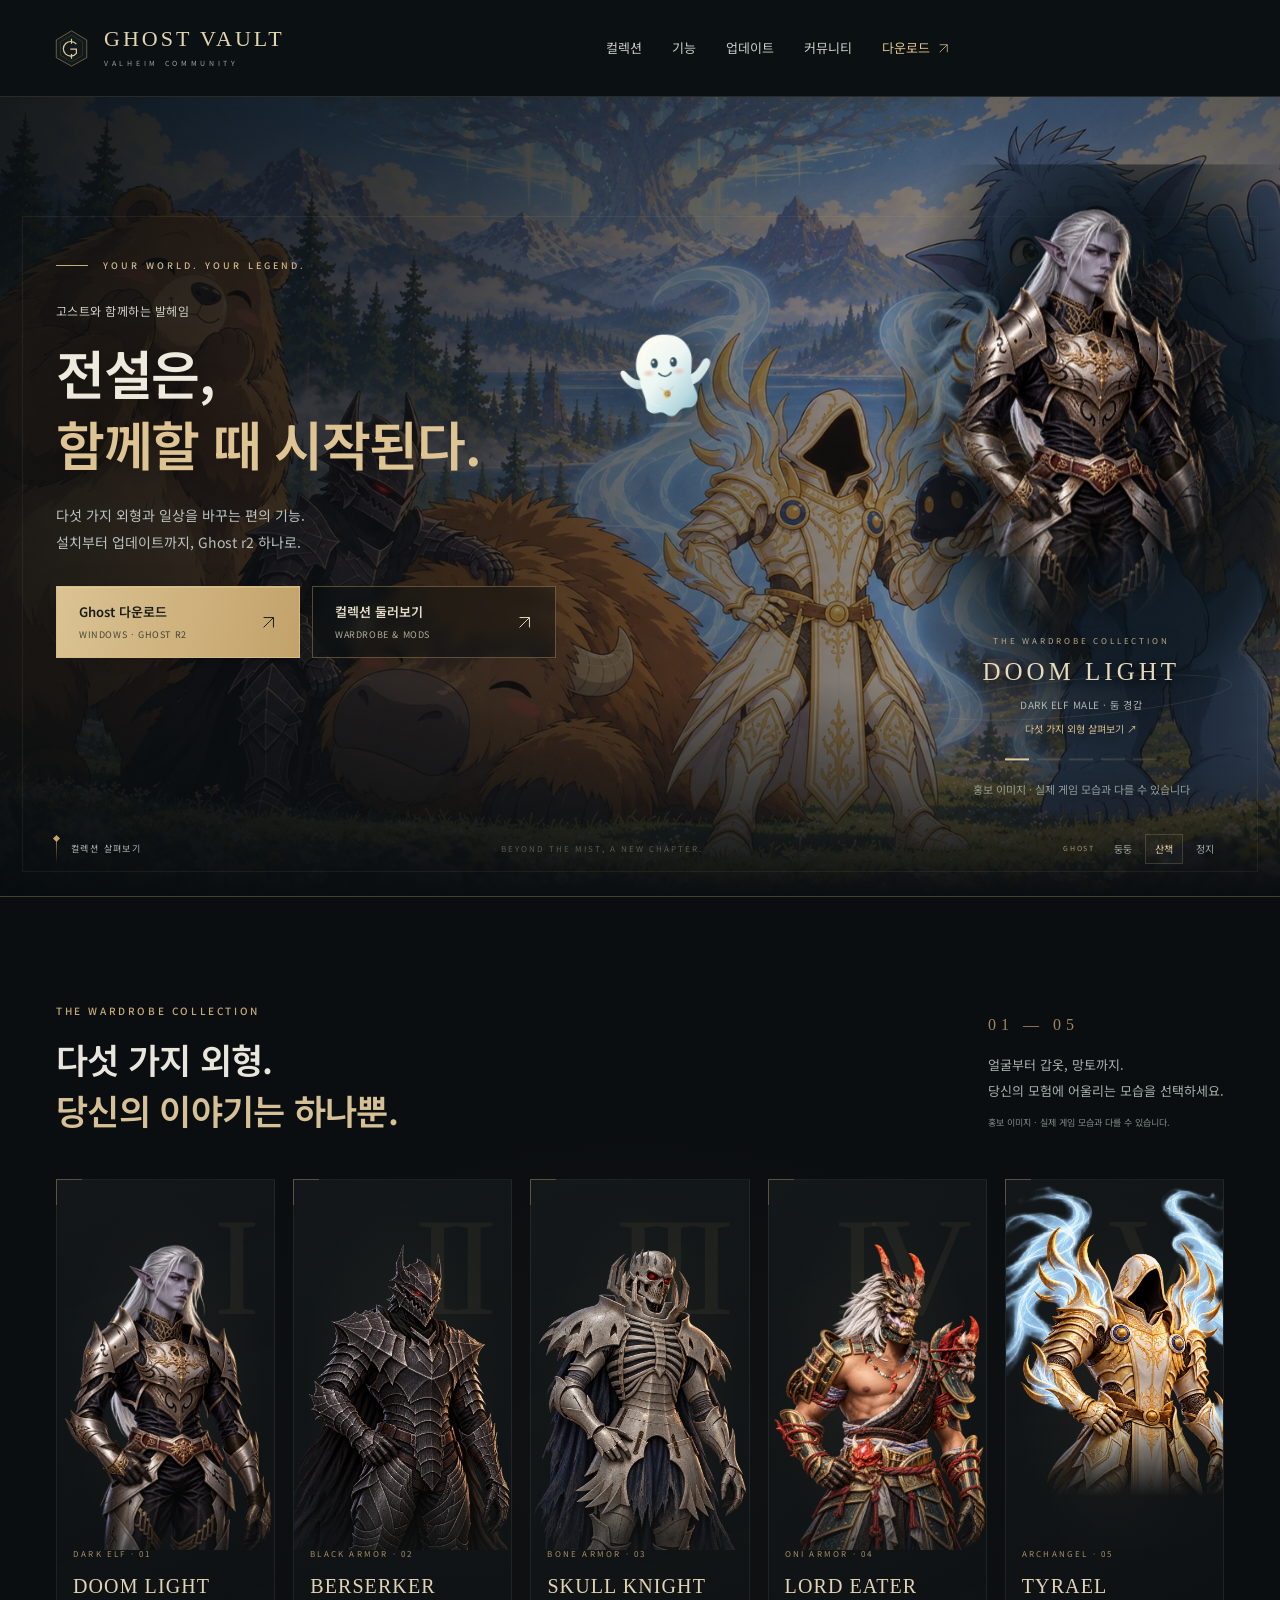
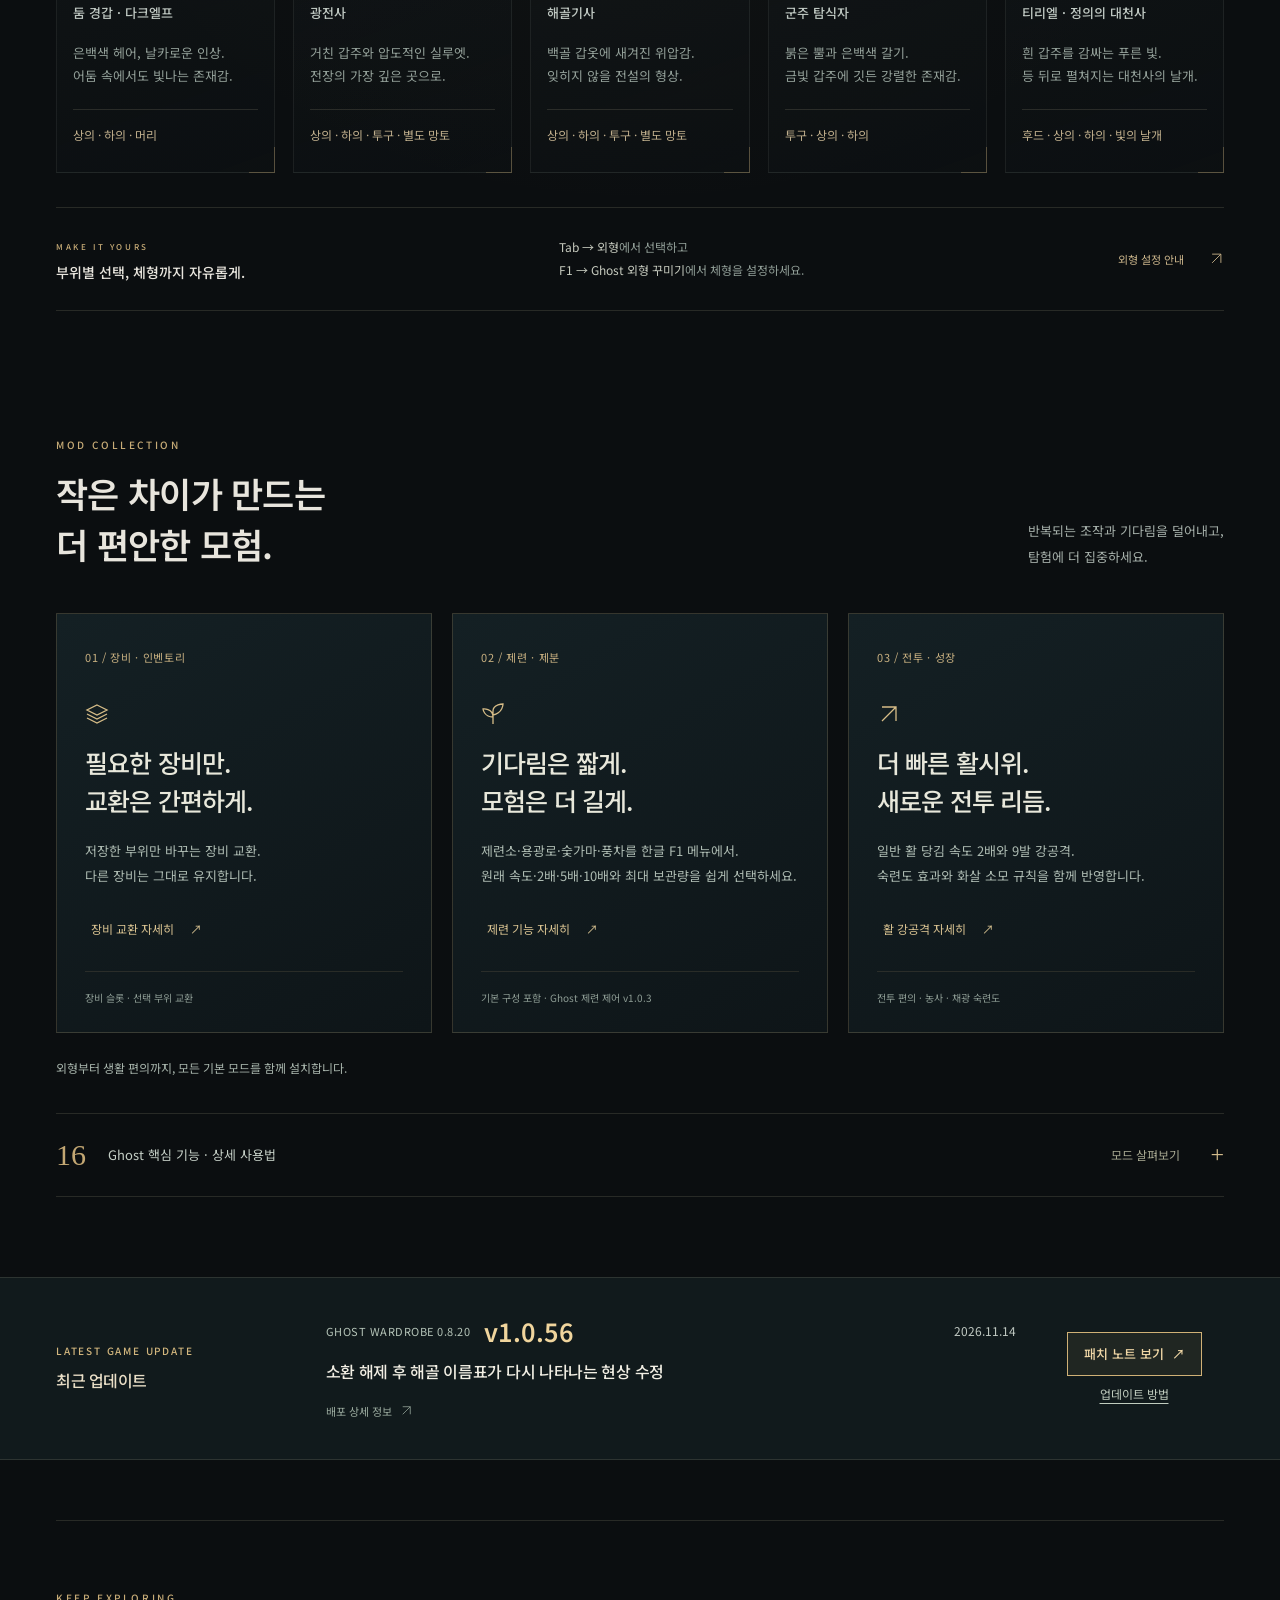
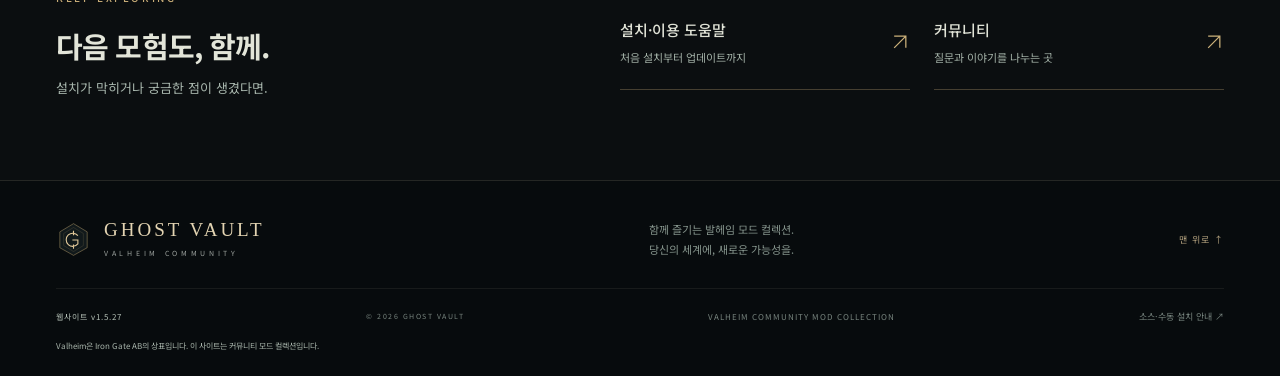
==== docs/index.html @ 59fdd38a "Publish Ghost suite 1.0.56 returning skeleton nameplate fix" ====
<!doctype html>
<html lang="ko" translate="no">
<head>
<meta charset="utf-8"><meta name="google" content="notranslate"><meta name="viewport" content="width=device-width,initial-scale=1"><meta name="theme-color" content="#0b0e10">
<title>GHOST VAULT — 전설은, 함께할 때 시작된다.</title>
<meta name="description" content="고스트와 함께하는 발헤임. 다섯 가지 외형, 엄선한 편의 기능, 하나의 통합팩. Ghost r2로 당신의 모험을 시작하세요.">

<link rel="icon" href="assets/mark.svg" type="image/svg+xml"><script src="hero-backgrounds.js?v=1.0.0"></script>

<link rel="preload" href="assets/ghost-kr-sans-v2.woff" as="font" type="font/woff" crossorigin>
<link rel="stylesheet" href="motion.css?v=1.2.0"><link rel="stylesheet" href="style.css?v=1.2.0">
<!-- ghost-homepage-organized-v3 / ghost-homepage-royal-v4 / ghost-homepage-optimized-v1.2.0 -->
<script src="modules.js?v=1.5.27" defer></script><script src="app.js?v=1.5.0" defer></script><script src="motion.js?v=1.2.0" defer></script>
<link rel="stylesheet" href="wardrobe-five.css?v=1.4.20"><link rel="stylesheet" href="typography-ko-v3.css?v=1.4.20"><!-- ghost-history-style-v1 --><link rel="stylesheet" href="update-history.css?v=1.2.0"><!-- /ghost-history-style-v1 --><link rel="canonical" href="https://sukgicalm-lang.github.io/ghost-valheim-vault/"><link rel="stylesheet" href="site-layout.css?v=1.5.1"><link rel="stylesheet" href="hero-backgrounds.css?v=1.0.3"></head>
<body>
<a class="skip" href="#main">본문 바로가기</a><svg class="svg-defs" xmlns="http://www.w3.org/2000/svg" aria-hidden="true"><defs>
<symbol id="arrow" viewBox="0 0 24 24"><path d="M5 19 19 5M5 5h14v14"/></symbol>
<symbol id="download" viewBox="0 0 24 24"><path d="M12 3v12m-5-5 5 5 5-5M4 17v4h16v-4"/></symbol>
<symbol id="refresh" viewBox="0 0 24 24"><path d="M20 8a9 9 0 1 0 1 7M20 3v6h-6"/></symbol>
<symbol id="search" viewBox="0 0 24 24"><circle cx="10.5" cy="10.5" r="6.5"/><path d="m16 16 5 5"/></symbol>
<symbol id="shield" viewBox="0 0 24 24"><path d="m12 2 8 3v7c0 5-8 10-8 10S4 17 4 12V5l8-3Z"/><path d="m8 12 3 3 5-6"/></symbol>
<symbol id="layers" viewBox="0 0 24 24"><path d="m12 3 10 5-10 5L2 8l10-5Zm-10 9 10 5 10-5M2 16l10 5 10-5"/></symbol>
<symbol id="growth" viewBox="0 0 24 24"><path d="M12 22V9m0 6C3 15 2 7 2 7s10-1 10 8Zm0-6C12 2 22 2 22 2s0 9-10 11"/></symbol>
</defs></svg>
<header class="header"><div class="header-inner"><a class="brand" href="#main" aria-label="Ghost Vault 홈"><img src="assets/mark.svg" width="42" height="42" alt=""><span>GHOST VAULT<small>VALHEIM COMMUNITY</small></span></a><nav aria-label="주 메뉴"><a href="#wardrobe">컬렉션</a><a href="#collection">기능</a><a href="#release">업데이트</a><a id="ghost-board-link" href="https://ghost-valheim-board.nobleox7.chatgpt.site/">커뮤니티</a><a class="nav-download" href="install.html">다운로드 <svg aria-hidden="true"><use href="#arrow"/></svg></a></nav><button class="menu-toggle" aria-label="메뉴 열기" aria-expanded="false"><span></span><span></span></button></div></header>
<main id="main">
<section class="hero" aria-labelledby="hero-title" data-ghost-motion="wander">
<div class="hero-art" aria-hidden="true"></div><div class="hero-vignette" aria-hidden="true"></div>
<div class="ghost-companion" aria-hidden="true">
  <div class="companion-aura"></div>
  <svg class="ghost-mascot" viewBox="0 0 280 300" xmlns="http://www.w3.org/2000/svg">
   <defs><linearGradient id="ghost-pearl" x1=".15" y1="0" x2=".9" y2="1"><stop offset="0" stop-color="#fffdf1"/><stop offset=".46" stop-color="#edf6f4"/><stop offset=".82" stop-color="#b5d8df"/><stop offset="1" stop-color="#89b7c8"/></linearGradient><linearGradient id="ghost-hand" x1="0" y1="0" x2="1" y2="1"><stop stop-color="#fffdf4"/><stop offset="1" stop-color="#bad8df"/></linearGradient><radialGradient id="ghost-blush"><stop stop-color="#e9ae99" stop-opacity=".65"/><stop offset="1" stop-color="#e9ae99" stop-opacity="0"/></radialGradient><linearGradient id="ghost-gold"><stop stop-color="#f3dba4"/><stop offset="1" stop-color="#aa7d40"/></linearGradient></defs>
   <ellipse class="ghost-shadow" cx="145" cy="280" rx="58" ry="6" fill="#b7dce4" opacity=".18"/>
   <g class="ghost-body">
    <path d="M81 153C67 157 52 152 43 141 34 132 29 121 21 125 11 131 24 152 35 163 49 177 66 182 84 175Z" fill="url(#ghost-hand)"/>
    <path class="ghost-wave" d="M200 152C218 145 230 132 238 119 246 106 254 104 260 110 270 119 252 143 241 155 230 169 214 176 202 176Z" fill="url(#ghost-hand)"/>
    <path d="M69 151C59 133 59 111 65 92 75 57 103 35 137 35 178 34 205 57 212 92 216 115 206 137 210 164 213 187 230 207 216 226 204 244 189 232 176 239 164 246 161 257 148 257 135 257 130 242 116 245 95 250 78 240 81 221 83 202 69 185 69 151Z" fill="url(#ghost-pearl)" stroke="#e5f8f4" stroke-opacity=".4" stroke-width="1.5"/>
    <path d="M80 99C84 69 110 49 137 49" fill="none" stroke="#fffdf7" stroke-width="6" stroke-linecap="round" opacity=".7"/>
    <ellipse cx="94" cy="137" rx="18" ry="11" fill="url(#ghost-blush)"/><ellipse cx="177" cy="137" rx="18" ry="11" fill="url(#ghost-blush)"/>
    <g class="ghost-eye ghost-eye-left"><ellipse cx="111" cy="111" rx="9.5" ry="13" fill="#304c57"/><ellipse cx="108" cy="107" rx="3" ry="4" fill="#fff" opacity=".95"/></g>
    <g class="ghost-eye ghost-eye-right"><ellipse cx="163" cy="111" rx="9.5" ry="13" fill="#304c57"/><ellipse cx="160" cy="107" rx="3" ry="4" fill="#fff" opacity=".95"/></g>
    <path d="M121 139Q138 157 155 139" fill="none" stroke="#405b62" stroke-width="4" stroke-linecap="round"/>
    <path d="m121 178 18 15 19-15" fill="none" stroke="#b9955e" stroke-width="1.5" opacity=".8"/><circle cx="139" cy="196" r="11" fill="url(#ghost-gold)" stroke="#ffedc1" stroke-width="1"/><text x="139" y="201" text-anchor="middle" fill="#5a482c" font-family="Georgia,serif" font-size="15">G</text>
    <path d="M96 209c4 14 11 20 21 18" fill="none" stroke="#f7fff9" stroke-width="3" opacity=".35" stroke-linecap="round"/>
   </g>
  </svg>
  <span class="companion-caption">A LITTLE GHOST. A GREAT ADVENTURE.</span>
 </div>
<div class="hero-fireflies" aria-hidden="true"><i></i><i></i><i></i><i></i><i></i><i></i></div>
<div class="hero-content wrap"><div class="hero-text">
<div class="eyebrow hero-eyebrow"><span></span> YOUR WORLD. YOUR LEGEND.</div>
<p class="hero-prelude">고스트와 함께하는 발헤임</p>
<h1 id="hero-title">전설은,<br><em>함께할 때 시작된다.</em></h1>
<p class="hero-copy">다섯 가지 외형과 일상을 바꾸는 편의 기능.<br>설치부터 업데이트까지, Ghost r2 하나로.</p>
<div class="hero-actions"><a class="button gold" href="install.html"><span>Ghost 다운로드<small>WINDOWS · GHOST R2</small></span><svg aria-hidden="true"><use href="#arrow"/></svg></a><a class="button outline" href="#wardrobe"><span>컬렉션 둘러보기<small>WARDROBE &amp; MODS</small></span><svg aria-hidden="true"><use href="#arrow"/></svg></a></div>

</div>
<figure class="wardrobe-showcase" data-wardrobe-carousel aria-label="다섯 가지 외형 홍보 이미지. 6초마다 앞자리가 바뀝니다.">
 <svg class="svg-defs" aria-hidden="true" xmlns="http://www.w3.org/2000/svg"><defs><filter id="tyrael-soft-light" color-interpolation-filters="sRGB"><feComponentTransfer><feFuncA type="gamma" amplitude="1" exponent="2" offset="0"/></feComponentTransfer></filter></defs></svg>
 <div class="wardrobe-orbit" aria-hidden="true"></div>
 <div class="wardrobe-stage">
  <div class="wardrobe-portrait" data-character="doom" data-label="DOOM LIGHT" data-subtitle="DARK ELF MALE · 둠 경갑" data-slot="front"><img src="assets/doom-darkelf-v1.webp" width="1024" height="1536" alt="둠 경갑을 입은 다크엘프 남성" fetchpriority="high"></div>
  <div class="wardrobe-portrait" data-character="berserker" data-label="BERSERKER" data-subtitle="BLACK ARMOR · 광전사" data-slot="right"><img src="assets/wardrobe-berserker-v1.webp" width="768" height="1152" alt="검은 갑옷과 붉은 눈의 광전사" decoding="async"></div>
  <div class="wardrobe-portrait" data-character="skull" data-label="SKULL KNIGHT" data-subtitle="BONE ARMOR · 해골기사" data-slot="back-right"><img src="assets/wardrobe-skullknight-v1.webp" width="768" height="1152" alt="백골 갑옷과 붉은 눈의 해골기사" decoding="async"></div>
  <div class="wardrobe-portrait" data-character="lordeater" data-label="LORD EATER" data-subtitle="ONI ARMOR · 군주 탐식자" data-slot="back-left"><img src="assets/wardrobe-lordeater-v1.webp" width="1024" height="1536" alt="붉은 뿔과 흰 갈기, 금빛 청록 갑옷의 군주 탐식자" decoding="async"></div>
  <div class="wardrobe-portrait" data-character="tyrael" data-label="TYRAEL" data-subtitle="ARCHANGEL · 티리엘" data-slot="left"><img src="assets/wardrobe-tyrael-portrait-v7.webp" width="1254" height="1254" alt="흰색과 금색 갑옷에 빛의 날개를 펼친 티리엘" decoding="async"></div>
 </div>
 <figcaption><span class="wardrobe-kicker">THE WARDROBE COLLECTION</span><strong data-wardrobe-name>DOOM LIGHT</strong><span data-wardrobe-subtitle>DARK ELF MALE · 둠 경갑</span><a href="#wardrobe">다섯 가지 외형 살펴보기 <span aria-hidden="true">↗</span></a><span class="wardrobe-dots" role="group" aria-label="외형 선택"><button type="button" data-wardrobe-index="0" aria-label="둠 경갑 보기" aria-pressed="true"></button><button type="button" data-wardrobe-index="1" aria-label="광전사 보기" aria-pressed="false"></button><button type="button" data-wardrobe-index="2" aria-label="해골기사 보기" aria-pressed="false"></button><button type="button" data-wardrobe-index="3" aria-label="군주 탐식자 보기" aria-pressed="false"></button><button type="button" data-wardrobe-index="4" aria-label="티리엘 정의의 대천사 보기" aria-pressed="false"></button></span><small>홍보 이미지 · 실제 게임 모습과 다를 수 있습니다</small></figcaption>
</figure>
</div>
<div class="hero-bottom wrap"><a class="scroll-cue" href="#wardrobe"><span class="scroll-line"></span>컬렉션 살펴보기</a><span class="world-caption">BEYOND THE MIST, A NEW CHAPTER.</span><div class="motion-switch" role="group" aria-label="메인 캐릭터 움직임"><span>GHOST</span><div><button data-motion="float" aria-pressed="false" title="제자리에서 둥둥 떠 있기">둥둥</button><button data-motion="wander" aria-pressed="true" title="풍경 안에서 천천히 산책하기">산책</button><button data-motion="still" aria-pressed="false" title="유령과 외형 컬렉션의 움직임 정지">정지</button></div></div></div>
</section>
<section id="wardrobe" class="wardrobe-section wrap section-space" aria-labelledby="wardrobe-title">
<div class="section-heading"><div><div class="eyebrow">THE WARDROBE COLLECTION</div><h2 id="wardrobe-title">다섯 가지 외형.<br><em>당신의 이야기는 하나뿐.</em></h2></div><div class="section-intro"><span class="chapter-index" aria-hidden="true">01 — 05</span><p>얼굴부터 갑옷, 망토까지.<br>당신의 모험에 어울리는 모습을 선택하세요.</p><span class="art-note">홍보 이미지 · 실제 게임 모습과 다를 수 있습니다.</span></div></div>
<div class="wardrobe-cards">
<article class="look-card"><div class="look-art"><span class="look-watermark" aria-hidden="true">I</span><img src="assets/doom-darkelf-v1.webp" alt="둠 경갑을 입은 은백색 머리의 다크엘프 남성" width="1024" height="1536" loading="lazy"></div><div class="look-text"><span class="look-no">DARK ELF · 01</span><h3>DOOM LIGHT</h3><h4>둠 경갑 · 다크엘프</h4><p>은백색 헤어, 날카로운 인상.<br>어둠 속에서도 빛나는 존재감.</p><span class="look-parts">상의 · 하의 · 머리</span></div></article>
<article class="look-card"><div class="look-art"><span class="look-watermark" aria-hidden="true">II</span><img src="assets/wardrobe-berserker-v1.webp" alt="검은 갑주와 붉은 눈의 광전사" width="768" height="1152" loading="lazy"></div><div class="look-text"><span class="look-no">BLACK ARMOR · 02</span><h3>BERSERKER</h3><h4>광전사</h4><p>거친 갑주와 압도적인 실루엣.<br>전장의 가장 깊은 곳으로.</p><span class="look-parts">상의 · 하의 · 투구 · 별도 망토</span></div></article>
<article class="look-card"><div class="look-art"><span class="look-watermark" aria-hidden="true">III</span><img src="assets/wardrobe-skullknight-v1.webp" alt="백골 갑옷과 해골 투구의 해골기사" width="768" height="1152" loading="lazy"></div><div class="look-text"><span class="look-no">BONE ARMOR · 03</span><h3>SKULL KNIGHT</h3><h4>해골기사</h4><p>백골 갑옷에 새겨진 위압감.<br>잊히지 않을 전설의 형상.</p><span class="look-parts">상의 · 하의 · 투구 · 별도 망토</span></div></article>
<article class="look-card"><div class="look-art"><span class="look-watermark" aria-hidden="true">IV</span><img src="assets/wardrobe-lordeater-v1.webp" alt="붉은 뿔과 흰 갈기, 금빛 청록 갑옷의 군주 탐식자" width="1024" height="1536" loading="lazy"></div><div class="look-text"><span class="look-no">ONI ARMOR · 04</span><h3>LORD EATER</h3><h4>군주 탐식자</h4><p>붉은 뿔과 은백색 갈기.<br>금빛 갑주에 깃든 강렬한 존재감.</p><span class="look-parts">투구 · 상의 · 하의</span></div></article>
<article class="look-card" data-look="tyrael"><div class="look-art"><span class="look-watermark" aria-hidden="true">V</span><img src="assets/wardrobe-tyrael-portrait-v7.webp" alt="빛의 날개와 흰색 금빛 갑옷의 티리엘" width="1254" height="1254" loading="lazy"></div><div class="look-text"><span class="look-no">ARCHANGEL · 05</span><h3>TYRAEL</h3><h4>티리엘 · 정의의 대천사</h4><p>흰 갑주를 감싸는 푸른 빛.<br>등 뒤로 펼쳐지는 대천사의 날개.</p><span class="look-parts">후드 · 상의 · 하의 · 빛의 날개</span></div></article>
</div>
<div class="wardrobe-options"><div><span class="micro-label">MAKE IT YOURS</span><strong>부위별 선택, 체형까지 자유롭게.</strong></div><p><b>Tab → 외형</b>에서 선택하고<br><b>F1 → Ghost 외형 꾸미기</b>에서 체형을 설정하세요.</p><details class="help-details"><summary>외형 설정 안내 <svg aria-hidden="true"><use href="#arrow"/></svg></summary><div><p>의상에 맞출 체형에서 발헤임 체형 또는 원작 체형을 선택합니다. 둠 경갑은 원작 비율을 유지합니다.</p><p>둠 머리는 얼굴·귀·헤어를 함께 표시합니다. 해제하면 기존 얼굴·헤어로 돌아옵니다. 광전사·해골기사 망토는 망토 부위에서 따로 선택하세요. 둠·군주 탐식자에는 별도 망토가 없습니다. 티리엘 빛의 날개는 망토 외형에서 별도로 선택합니다. 티리엘 장갑은 상의, 장화는 하의에 포함됩니다.</p><p>광전사·해골기사 망토 움직임에서 망토가 움직일지 선택합니다. 원작 체형은 원작 비율을 유지하고 전체 키를 게임 크기에 맞춥니다. 한 부위를 해제해도 다른 부위는 유지됩니다.</p><p>티리엘 어깨·팔은 고체 표면 대신 반투명한 불길로 표현합니다. F1 → Ghost 외형 꾸미기 → 티리엘 옷의 빛에서 움직임·속도·밝기를 조절합니다. 빛의 날개는 Tab → 외형 → 망토에서 선택하고, 티리엘 날개에서 움직임·크기·빛 농도를 조절합니다. 크기는 배수, 빛 농도는 퍼센트로 표시합니다. 원작 느낌을 목표로 한 발헤임용 근사 표현입니다.</p><p>실제 장비 능력치는 유지합니다. 친구도 같은 통합팩 버전으로 맞춰 주세요.</p></div></details></div>
</section>
<section id="collection" class="collection wrap section-space" aria-labelledby="collection-title"><div class="section-heading"><div><div class="eyebrow">MOD COLLECTION</div><h2 id="collection-title">작은 차이가 만드는<br>더 편안한 모험.</h2></div><p>반복되는 조작과 기다림을 덜어내고,<br>탐험에 더 집중하세요.</p></div><div class="experience-grid">
<article class="experience-card"><span class="experience-label">01 / 장비 · 인벤토리</span><svg class="experience-icon" aria-hidden="true"><use href="#layers"/></svg><h3>필요한 장비만.<br>교환은 간편하게.</h3><p>저장한 부위만 바꾸는 장비 교환.<br>다른 장비는 그대로 유지합니다.</p><button class="text-link" type="button" data-module="AzuExtendedPlayerInventory">장비 교환 자세히 <span aria-hidden="true">↗</span></button><span class="experience-meta">장비 슬롯 · 선택 부위 교환</span></article>
<!-- GHOST-SMELTER-BEGIN -->
<article id="ghost-smelter" class="experience-card">
<span class="experience-label">02 / 제련 · 제분</span><svg class="experience-icon" aria-hidden="true"><use href="#growth"/></svg>
<h3>기다림은 짧게.<br>모험은 더 길게.</h3>
<p>제련소·용광로·숯가마·풍차를 한글 F1 메뉴에서.<br>원래 속도·2배·5배·10배와 최대 보관량을 쉽게 선택하세요.</p>
<button class="text-link" type="button" data-module="GhostSmelterControl">제련 기능 자세히 <span aria-hidden="true">↗</span></button>
<span class="experience-meta">기본 구성 포함 · Ghost 제련 제어 v1.0.3</span>
</article>
<!-- GHOST-SMELTER-END -->
<article class="experience-card"><span class="experience-label">03 / 전투 · 성장</span><svg class="experience-icon" aria-hidden="true"><use href="#arrow"/></svg><h3>더 빠른 활시위.<br>새로운 전투 리듬.</h3><p>일반 활 당김 속도 2배와 9발 강공격.<br>숙련도 효과와 화살 소모 규칙을 함께 반영합니다.</p><button class="text-link" type="button" data-module="GhostBowSkill">활 강공격 자세히 <span aria-hidden="true">↗</span></button><span class="experience-meta">전투 편의 · 농사 · 채광 숙련도</span></article>
</div><p class="collection-note">외형부터 생활 편의까지, 모든 기본 모드를 함께 설치합니다.</p><details class="catalog-disclosure"><summary><span><b>15</b> Ghost 핵심 기능 · 상세 사용법</span><span class="disclosure-hint">모드 살펴보기 <i aria-hidden="true">+</i></span></summary><div class="catalog-body"><div class="catalog-toolbar"><div class="filters" role="group" aria-label="모드 분류"><button class="selected" data-filter="all" aria-pressed="true">전체 <span>15</span></button><button data-filter="inventory" aria-pressed="false">인벤토리</button><button data-filter="skills" aria-pressed="false">숙련·성장</button><button data-filter="life" aria-pressed="false">생활 편의</button><button data-filter="world" aria-pressed="false">월드</button></div><label class="search-box"><svg aria-hidden="true"><use href="#search"/></svg><input id="module-search" type="search" aria-label="모드 이름이나 기능 검색" placeholder="모드 이름이나 기능 검색"></label></div><div class="catalog-labels" aria-hidden="true"><span>모드</span><span>주요 기능</span><span>분류</span><span></span></div><div id="module-list"></div><div class="catalog-footer"><p id="search-result" aria-live="polite">전체 15개 중 15개 표시</p><span>THE DETAILS MAKE THE DIFFERENCE.</span></div></div></details></section>
<section id="release" class="release-clean" aria-labelledby="release-title"><div class="release-inner wrap"><div class="release-heading"><span class="eyebrow">LATEST GAME UPDATE</span><h2 id="release-title">최근 업데이트</h2></div><div class="release-summary"><div class="release-meta"><span class="release-tag" data-wardrobe-version>GHOST WARDROBE 0.8.20</span><strong data-release-version>v1.0.56</strong><time data-release-date datetime="2026-11-14">2026.11.14</time></div><h3 data-release-title>소환 해제 후 해골 이름표가 다시 나타나는 현상 수정</h3><p id="release-notes">소환 해제 후 해골 이름표가 다시 나타나는 현상 수정</p></div><div class="release-actions"><button type="button" class="ghost-history-open" data-update-history aria-haspopup="dialog" aria-controls="ghost-update-history">패치 노트 보기 <span aria-hidden="true">↗</span></button><a class="release-update-link" href="install.html#updates">업데이트 방법</a></div><details class="release-extra"><summary>배포 상세 정보 <svg aria-hidden="true"><use href="#arrow"/></svg></summary><div class="release-extra-content"><span data-release-size>380.49 MiB · ZIP</span><p class="release-status" id="release-status" role="status">최신 배포 정보입니다. 설치 버전은 Ghost r2에서 확인하세요.</p><div class="release-links"><button id="check-release" class="text-link">최신 버전 확인 <svg aria-hidden="true"><use href="#refresh"/></svg></button><a class="text-link" href="install.html#manual-downloads">수동 설치 안내 <svg aria-hidden="true"><use href="#arrow"/></svg></a><button class="text-link" id="copy-hash">검증 코드 복사 <svg aria-hidden="true"><use href="#shield"/></svg></button></div><span class="hash-label">SHA-256 <code id="release-hash">4e98eda9…df94fed3</code></span></div></details></div></section>
<section id="support" class="home-support wrap" aria-labelledby="support-title"><div><span class="eyebrow">KEEP EXPLORING</span><h2 id="support-title">다음 모험도, 함께.</h2><p>설치가 막히거나 궁금한 점이 생겼다면.</p></div><div class="support-links"><a href="install.html#help"><span><strong>설치·이용 도움말</strong><small>처음 설치부터 업데이트까지</small></span><svg aria-hidden="true"><use href="#arrow"/></svg></a><a href="https://ghost-valheim-board.nobleox7.chatgpt.site/"><span><strong>커뮤니티</strong><small>질문과 이야기를 나누는 곳</small></span><svg aria-hidden="true"><use href="#arrow"/></svg></a></div></section>
</main>
<footer class="footer"><div class="wrap"><div class="footer-top"><a class="brand" href="#main" aria-label="Ghost Vault 홈"><img src="assets/mark.svg" width="42" height="42" alt=""><span>GHOST VAULT<small>VALHEIM COMMUNITY</small></span></a><p>함께 즐기는 발헤임 모드 컬렉션.<br>당신의 세계에, 새로운 가능성을.</p><a class="back-top" href="#main">맨 위로 ↑</a></div><div class="footer-bottom"><span class="polish-site-version">웹사이트 v1.5.27</span><span>© 2026 GHOST VAULT</span><span>VALHEIM COMMUNITY MOD COLLECTION</span><a href="install.html#manual-downloads">소스·수동 설치 안내 ↗</a></div><p class="ownership-note">Valheim은 Iron Gate AB의 상표입니다. 이 사이트는 커뮤니티 모드 컬렉션입니다.</p></div></footer>

<dialog id="module-dialog" aria-labelledby="module-detail-title"><div class="dialog-top"><span class="eyebrow">INSIDE THE COLLECTION</span><button class="close" aria-label="닫기">×</button></div><div id="module-detail"></div></dialog><div class="toast" role="status" aria-live="polite"></div>
<script id="ghost-release-default" type="application/json">{"version":"1.0.56","date":"2026-11-14","file":"downloads/Ghost-GhostValheimSuite-1.0.56.zip","bytes":398973595,"sha256":"4e98eda967cf3fdf2e679145f92e9def1e803e6fc7b5e956e1676884df94fed3","appIntegration":true,"dependencies":["denikson-BepInExPack_Valheim-5.4.2351","ValheimModding-JsonDotNET-13.0.4","shudnal-ConfigurationManager-1.1.25","Ghost-GhostSmelterControl-1.0.3"],"notes":"소환 해제 후 해골 이름표가 다시 나타나는 현상 수정","downloadUrl":"https://github.com/sukgicalm-lang/ghost-valheim-vault/releases/download/suite-1.0.56/Ghost-GhostValheimSuite-1.0.56.zip"}</script>
<script defer src="wardrobe-carousel.js?v=1.4.20"></script>
<!-- ghost-history-dialog-v1 --><dialog id="ghost-update-history" aria-labelledby="ghost-history-title" aria-describedby="ghost-history-intro">
 <div class="gh-header"><div class="gh-top"><div><div class="gh-eyebrow">UPDATE CENTER</div><h2 id="ghost-history-title">업데이트 센터</h2></div><button type="button" data-history-close aria-label="업데이트 센터 닫기" autofocus>×</button></div>
 <div class="gh-tabs" role="tablist" aria-label="패치 분류">
  <button type="button" role="tab" id="gh-tab-mods" data-history-kind="mods" aria-selected="true" aria-controls="gh-records">게임 업데이트 <span data-tab-count></span></button>
  <button type="button" role="tab" id="gh-tab-r2" data-history-kind="r2" aria-selected="false" aria-controls="gh-records" tabindex="-1">런처 업데이트 <span data-tab-count></span></button>
  <button type="button" role="tab" id="gh-tab-site" data-history-kind="site" aria-selected="false" aria-controls="gh-records" tabindex="-1">서비스 소식 <span data-tab-count></span></button>
 </div></div>
 <div class="gh-intro" id="ghost-history-intro"><span data-history-count></span><p data-history-status role="status">최신 소식부터 확인하세요.</p></div>
 <div id="gh-records" role="tabpanel" aria-labelledby="gh-tab-mods" data-history-list></div>
 <div class="gh-footer">설치된 통합팩 버전은 Ghost r2에서 확인할 수 있습니다.</div>
</dialog>
<script id="ghost-update-history-data" type="application/json">{"siteUpdates":[{"id":"module:GhostSmelterControl:1.0.3","kind":"module","component":"GhostSmelterControl","version":"1.0.3","date":"2026-10-31","title":"Ghost F1 설정을 한글 이름·버튼·설명으로 정리","changes":["한글 설정의 선택 버튼과 직접 입력 기능이 실제 F1 구조에서도 연결되도록 보완했습니다.","생산 속도를 원래 속도·2배·5배·10배로 선택하고 현재 배수를 표시합니다. 최대 보관량은 개수로 설명합니다.","Ghost 외형·생활·성장과 지도 순간이동의 설정 40개를 한글로 정리했습니다. 발효는 분, 경험치·외형 크기는 배수, 날개 빛 농도는 퍼센트입니다.","설명을 각 항목 아래에도 표시합니다. 현재 미사용인 이전 설정과 조절 항목 없는 고정 활 기능도 명확히 안내합니다.","기존 개인 설정과 게임 동작을 유지합니다. 풍차의 바람 영향도 그대로입니다."],"notes":["게임을 종료하고 Ghost 런처를 다시 열면 자동으로 준비합니다. 런처 재설치나 통합팩 재다운로드는 필요하지 않습니다."]},{"id":"launcher:1.0.15","kind":"launcher","component":"launcher","version":"1.0.15","date":"2026-11-12","title":"HotbarSwitch 등 꺼 둔 모드의 설정 유지","changes":["기본 구성에 포함된 모드도 사용자가 끄면 다시 켤 때까지 꺼진 상태를 유지합니다.","자동 업데이트는 켜 둔 모드에 적용합니다. 꺼 둔 모드는 직접 업데이트해도 꺼진 상태를 유지합니다.","런처에서 프로필을 열 때 확인하고, 이후 정기 확인 간격은 5분입니다."]},{"id":"launcher:1.0.14","kind":"launcher","component":"launcher","version":"1.0.14","date":"2026-11-02","title":"고스트 구버전 중복 정리의 실제 런처 파일 검증 수정","changes":["1.0.13에서 DLL을 문자열로 읽어 중복 파일 검증이 일치하지 않던 문제를 수정했습니다.","실제 런처의 파일 전달 경로에서도 DLL 원본 바이트를 보존해 확인하도록 변경했습니다.","이미 최신인 통합팩에서도 확인된 구버전 고스트 파일을 백업 후 자동 정리합니다.","실제 화면·preload·내부 파일 처리 코드를 연결한 회귀 검사를 추가했습니다."],"notes":["통합팩·다른 모드·개인 설정·세이브와 기존 정리 안전 조건을 유지합니다.","게임과 런처를 완전히 종료 후 다시 실행하면 런처가 자동 업데이트됩니다."]},{"id":"launcher:1.0.13","kind":"launcher","component":"launcher","version":"1.0.13","date":"2026-11-02","title":"통합 전 고스트 모드 중복 파일 자동 정리","changes":["통합팩이 이미 최신인 기존 프로필도 구버전 고스트 중복 파일을 자동으로 확인합니다.","고스트 보우 시험판 0.1.0~0.1.2, 초기 강공격·활 당김·고스트 기본 조정의 확인된 배포 파일만 정리합니다.","통합팩 안의 정상 대체 파일을 SHA-256으로 확인하고, 원본을 GhostBackups에 검증 백업한 뒤 게임의 로딩 경로에서 제거합니다.","게임·다른 모드 관리자가 실행 중이거나 프로필이 바뀌면 작업을 중단하고 다음 검사에서 다시 시도합니다."],"notes":["직접 추가한 다른 모드, 설정, 세이브와 알 수 없는 수정 파일은 유지합니다.","Ghost r2 1.0.12는 완전히 종료 후 다시 실행하면 런처 자동 업데이트를 받습니다."]},{"id":"setup:2","kind":"setup","component":"setup","version":"1.5.7","date":"2026-10-31","title":"WoWArmors를 기본 구성에서 제외 · 필수 모드 28개","changes":["Ghost 외형과 필수 기능에서 사용하지 않는 WoWArmors를 자동 설치 대상에서 제외했습니다.","기존 런처가 새 구성 정보를 받아 28개 필수 모드만 준비합니다. 런처 재설치는 필요하지 않습니다.","와우 장비를 사용하지 않는 이용자는 Installed에서 WoWArmors를 펼쳐 Uninstall로 삭제할 수 있습니다. 이후 자동 준비에서 다시 설치하지 않습니다."],"notes":["WoWArmors는 별도 능력치가 있는 장비를 추가하는 모드입니다. 해당 장비의 보존을 위해 기존 설치분을 강제 삭제하지 않습니다. Ghost의 다섯 외형과 기존 제련·생활·전투 기능은 유지합니다."]},{"id":"module:GhostSmelterControl:1.0.2","kind":"module","component":"GhostSmelterControl","version":"1.0.2","date":"2026-10-31","title":"Ghost F1 설정을 한글 이름·버튼·설명으로 정리","changes":["생산 속도를 원래 속도·2배·5배·10배로 선택하고 현재 배수를 표시합니다. 최대 보관량은 개수로 설명합니다.","Ghost 외형·생활·성장과 지도 순간이동의 설정 40개를 한글로 정리했습니다. 발효는 분, 경험치·외형 크기는 배수, 날개 빛 농도는 퍼센트입니다.","설명을 각 항목 아래에도 표시합니다. 현재 미사용인 이전 설정과 조절 항목 없는 고정 활 기능도 명확히 안내합니다.","기존 개인 설정과 게임 동작을 유지합니다. 풍차의 바람 영향도 그대로입니다."],"notes":["게임을 종료하고 Ghost 런처를 다시 열면 자동으로 준비합니다. 런처 재설치나 통합팩 재다운로드는 필요하지 않습니다."]},{"id":"module:GhostSmelterControl:1.0.1","kind":"module","component":"GhostSmelterControl","version":"1.0.1","date":"2026-10-31","title":"풍차 처리 시간·보리 투입량 F1 설정 추가","changes":["Ghost 제련 제어에 풍차를 추가했습니다. Windmill의 Seconds와 Barley 설정으로 기준 처리 시간과 보리 한도를 조절합니다.","새 기본값은 기준 1초·보리 100개입니다. 바람 세기·가림과 생산물 묶음 배출 방식은 유지합니다.","기존 제련소·용광로·숯가마의 F1 설정과 다른 Ghost 게임 DLL은 유지합니다."],"notes":["게임을 종료하고 Ghost 런처를 열면 독립 모드 1.0.1을 자동으로 준비합니다. 런처 재설치는 필요하지 않습니다."]},{"id":"launcher:1.0.12","kind":"launcher","component":"launcher","version":"1.0.12","date":"2026-10-31","title":"모드 목록 스크롤·창 크기 저장 처리 개선","changes":["자동 준비 안내 아래 모드 목록이 화면 밖으로 잘려 휠 스크롤이 되지 않던 높이 제한 오류를 수정했습니다.","설치된 모드와 온라인 목록이 창 크기에 맞춰 스크롤되도록 화면 배치를 보완했습니다.","창 크기 저장과 실행 중인 프로그램 확인을 비동기로 처리해 화면 처리를 막는 작업을 줄였습니다.","창 크기 저장 순서와 종료 시 최종 상태 저장을 보완했습니다."],"notes":["필수 모드 29개와 게임 모드 DLL·설정은 변경하지 않았습니다.","1.0.11은 런처를 다시 실행하면 자동 업데이트됩니다. 이전 버전은 홈페이지의 설치 파일로 교체할 수 있습니다."]},{"id":"launcher:1.0.11","kind":"launcher","component":"launcher","version":"1.0.11","date":"2026-10-31","title":"단일 실행 파일 설치·Windows 자동 업데이트 오류 수정","changes":["홈페이지의 기본 다운로드를 압축 해제가 필요 없는 Windows 설치 EXE로 통일했습니다.","설치 파일을 실행하면 기존 런처를 교체하고 자동으로 실행합니다. 기존 프로필과 모드 설정은 유지합니다.","Windows 기본 PowerShell 실행 실패와 런처 종료 시 교체 도구까지 종료되던 문제를 해결하도록 독립 실행 도구로 교체했습니다.","필수 모드 29개 자동 준비를 유지하며 실제 Windows에서 런처 종료 후 교체·재실행 과정을 검사합니다."],"notes":["1.0.10 이하는 홈페이지에서 이번 한 번 새 설치 파일을 실행해 교체하세요. 1.0.11부터 이후 런처 업데이트는 실행 시 자동 적용됩니다."]},{"id":"launcher:1.0.10","kind":"launcher","component":"launcher","version":"1.0.10","date":"2026-10-31","title":"새 프로필에서 필수 모드 자동 설치가 시작되지 않던 문제 수정","changes":["런처 설치 후 모드 목록이 비어 있던 자동 준비 시작 연결을 수정했습니다.","필수 모드 설치 계획과 설치 대상 확인·실패 처리·설정 보존 처리를 배포본에 포함했습니다.","배포 파일 검사에 실제 관리자 화면의 자동 준비 연결 확인을 추가했습니다."],"notes":["1.0.7 이상은 런처를 완전히 종료한 뒤 다시 실행하면 업데이트됩니다. 개별 모드 ZIP을 받을 필요가 없습니다."]},{"id":"launcher:1.0.9","kind":"launcher","component":"launcher","version":"1.0.9","date":"2026-10-31","title":"필수 모드 자동 준비 중 프로필 전환 차단 보완","changes":["필수 모드를 설치하는 동안 게임·프로필 전환과 프로필 내보내기 버튼을 잠가 설치 대상이 바뀌지 않게 했습니다.","필수 모드 29개 자동 설치·업데이트·누락 복구와 설치 완료 후 게임 실행 흐름을 유지합니다."],"notes":["1.0.7 이상 런처는 다시 실행하면 자동 업데이트됩니다. 게임 모드 DLL과 필수 구성 버전은 변경하지 않았습니다."]},{"id":"launcher:1.0.8","kind":"launcher","component":"launcher","version":"1.0.8","date":"2026-10-31","title":"런처 하나로 필수 모드 29개 자동 준비","changes":["런처를 열면 Valheim의 마지막 사용 프로필을 열고, 처음에는 Default 프로필을 준비합니다.","공식 필수 모드 29개를 자동 설치하고, 누락·비활성화된 패키지를 복구합니다. Ghost 통합팩과 제련 제어의 새 배포도 자동 적용합니다.","설치 진행·대기·실패 원인과 준비 완료를 표시하고, 필수 구성이 준비된 뒤 모드를 적용해 게임을 실행합니다.","외부 모드는 확인된 배포 버전을 기준으로 내려받으며, 파일 크기와 SHA-256을 검증합니다. 준비된 패키지는 다시 받지 않습니다.","홈페이지는 런처 다운로드 중심으로 안내하고, 개별 ZIP은 비상 복구에만 사용하도록 정리했습니다."],"notes":["1.0.7 사용자는 런처를 열면 자동 업데이트됩니다. 1.0.6 이하는 처음 한 번 새 런처 설치가 필요합니다.","개인 설정값은 자동으로 동기화하지 않습니다. 게임이 실행 중이면 설치를 기다립니다."]},{"id":"launcher:1.0.7","kind":"launcher","component":"launcher","version":"1.0.7","date":"2026-10-30","title":"런처 자동 업데이트·자동 재실행","changes":["실행할 때 Ghost 런처의 새 버전을 확인하고 자동으로 내려받아 교체한 뒤 다시 실행합니다.","배포 파일의 출처·크기·SHA-256을 검증하고, 설치된 모드·프로필·개인 설정은 유지합니다.","다운로드나 검증에 실패하면 다시 시도하거나 현재 버전으로 계속할 수 있습니다."],"notes":["1.0.5·1.0.6 등 이전 런처는 처음 한 번 1.0.7을 직접 설치해야 합니다. 이 버전부터 이후 런처 업데이트를 자동 적용합니다."]},{"id":"site:1.5.0","kind":"site","version":"1.5.0","date":"2026-10-30","title":"소개와 설치 동선 전면 정리","changes":["메인은 외형 컬렉션·기능·최근 소식 순서로 구성하고, 설치 안내를 전용 페이지로 옮겼습니다.","설치와 업데이트를 상황별로 구분하고, 기본 모드는 하나의 전체 설치 경로로 연결했습니다.","전체 모드 목록에 제련 제어를 포함하고 상세 사용법·수동 설치·도움말을 유지했습니다."],"notes":[]},{"id":"site:1.4.22","kind":"site","version":"1.4.22","date":"2026-10-30","title":"제련 모드 필수 설치 연결","changes":["제련 편의 모드를 Ghost 통합팩의 필수 설치 항목으로 연결했습니다.","전체 모드 설치 버튼으로 통합팩과 제련 모드를 같은 프로필에 함께 설치하도록 안내를 통일했습니다.","기존 이용자의 누락 모드 추가와 두 ZIP의 수동 설치 안내를 정리했습니다."],"notes":[]},{"id":"site:1.4.21","kind":"site","version":"1.4.21","date":"2026-10-30","title":"설치·업데이트 안내 정리","changes":["설치 안내를 메인 화면 다음에 배치하고 런처 설치·통합팩 설치·게임 실행의 3단계로 정리했습니다.","런처 다운로드를 한곳으로 모으고 제련 편의 모드는 선택 설치 항목으로 구분했습니다.","ZIP 직접 다운로드와 소스 파일은 수동 설치 안내로 모았습니다."],"notes":[]},{"id":"site:1.4.20","kind":"site","version":"1.4.20","date":"2026-10-30","title":"둠 창 수직·곡괭이 공격 방향·활 실제 당김 접점 수정","changes":["장병기 대기에서 무기를 두 손 사이 방향으로 눕히던 보정을 제거하고, 원본 Weapon_R_Bone 방향과 자루의 끝 방향을 맞춥니다. 원본 팔 자세는 유지하며 한손 창에도 같은 원본 부착 기준을 적용합니다.","곡괭이와 양손 무기의 앞뒤를 원본 부착 방향에 맞춥니다. 실제 공격·막기·후진 등 네이티브 동작에서는 무기를 두 손 사이 축으로 다시 회전시키지 않고 게임 무기의 실제 방향을 유지하며 외형용 손목만 네이티브 손바닥에 맞춥니다.","활은 대기·막기·이동 중 빈 보조 손을 시위로 추적하지 않습니다. 실제 당김 중의 양손 부착점으로 접점을 맞추며, 잘못 추정했던 약5cm 시위 대신 이번 가는나무 활의 약89cm 실제 당김 간격을 사용합니다. 약89cm를 고정값으로 넣은 것은 아니며 무기·프레임의 실제 값을 읽습니다.","활 조준에서 손목 회전과 그에 따른 손바닥 오프셋을 함께 계산합니다. 팔 길이를 유지하는 두 관절 보정을 사용하며 몸통·다리의 원본 준비 자세와 접지 기준은 유지합니다. 도달 불가능한 준비 초반은 강제 변형하지 않습니다.","주축 추정의 단일 시작 방향 문제를 보완했습니다. 원본82뼈·407클립·갑옷 자산·체형, 다른 외형, 다른13DLL, 활 밸런스·발사·판정·인벤토리·개인cfg·수리도구 카메라·런처1.0.5를 유지합니다.","제공된 철 장병기·철 곡괭이·가는나무 활·철 둔기+방패의38개 실제 캡처 입력을 호스트에서 재생하고 위아래 조준을 추가 검사했습니다. 이는 새 수정본의 실제 Valheim/GPU/친구 실행 확인과 구분합니다."],"notes":["홈페이지 이미지는 실제 게임 화면이 아닌 홍보 일러스트입니다."]},{"id":"site:1.4.19","kind":"site","version":"1.4.19","date":"2026-10-29","title":"둠 무기 형상 기준 접점·활 조준 공중 회전 보완","changes":["1.0.38에서 네이티브 보조 손을 실제 무기 접점으로 간주했던 보정을 대체했습니다. 창·양손검 계열은 렌더 메시에서 자루 축과 손잡이를 읽어 원본 두 손의 쥔 지점에 맞추며, 빈 보조 손을 쫓아 원본 팔 자세를 바꾸지 않습니다.","활은 자루 무기와 다른 방식으로 손잡이·활 면·시위 위치를 읽습니다. 활 손잡이를 잡는 손과 시위를 당기는 손을 별도로 맞추고, 장전된 화살·비활성 장식은 활의 형상 계산에서 제외합니다. 실제 화살 크기와 기존 효과 표시는 유지합니다.","활 조준 방향을 맞추려고 몸통 전체를 회전시키던 보정을 제거했습니다. 서서 당길 때는 실제 원본 Atk01_Bow의 준비 구간 키를 실제 충전율로 재생하고, 시위/활 방향에 맞추는 보정은 팔에만 적용합니다. 이동 중에는 기존 게임 동작을 읽는 경로를 유지합니다.","접지 중 조준할 때 원본 서기 자세의 발 기준 높이를 유지합니다. 메시 좌표축이 회전된 경우도 실제 캐릭터 위쪽 방향으로 높이를 계산하여 조준하면서 몸이 떠오르거나 비틀리는 경로를 보완했습니다.","승인된 원본 체형·얼굴·전체 원본 데이터·기본 걷기/달리기·장신구 부착·수납 정리·수리 도구와 카메라의 원래 동작을 유지합니다. 실제 게임 뼈·무기·공격 판정·인벤토리·개인cfg·다른13DLL·런처1.0.5는 변경하지 않습니다."],"notes":["홈페이지 이미지는 실제 게임 화면이 아닌 홍보 일러스트입니다."]},{"id":"site:1.4.18","kind":"site","version":"1.4.18","date":"2026-10-29","title":"둠 양손 무기 접점·활 상하 조준·방향별 이동 보완","changes":["사용자 확인에 따라 수리·건설 도구 대기의 카메라 자동 회전은 발헤임 원래 동작 그대로 유지합니다. 카메라·입력·수리 도구 로직을 패치하지 않습니다.","양손검·양손둔기·장병기·양손 지팡이·석궁의 실제 두 손 접점을 하나의 강체 무기 좌표로 계산합니다. 양쪽 팔은 원본 길이를 유지하는 외형 전용 두 관절 보정으로 손잡이에 맞추며 실제 무기·충돌·판정은 이동하지 않습니다. 쌍단검·한손창·검+방패에는 양손 단일무기 보정을 적용하지 않습니다.","활을 당기거나 조준할 때 수평으로 남는 동작을 보완했습니다. 활을 쥔 손과 시위를 당기는 손의 축을 실제 조준 방향에 맞추고 두 손 접점을 함께 보정합니다. 위·정면·아래 조준과 당김/유지/해제 및 친구 화면의 동기화 look 방향을 구분해 반영합니다.","정방향 이동은 승인된 리니지2 원본 걷기·달리기를 유지합니다. 받은 원본에는 뒤걷기/옆걷기 전용 클립이 없어, 후진·옆이동은 발헤임의 실제 방향별 동작을 원본 길이의 외형 뼈로 읽습니다. 캐릭터를 카메라 쪽으로 강제로 돌리지 않습니다.","창/양손 무기의 손 내부 grip 좌표에 부모 모델 크기를 정확히 한 번 적용합니다. 큰 월드 좌표에서도 손바닥 방향과 팔 회전 계산은 외형 내부 좌표를 사용합니다. 기존 원본 체형·얼굴·407클립 데이터·장신구 몸 부착·무기 수납 정리와 다른13DLL/설정/인벤토리/런처1.0.5는 보존합니다."],"notes":["홈페이지 이미지는 실제 게임 화면이 아닌 홍보 일러스트입니다."]},{"id":"site:1.4.17","kind":"site","version":"1.4.17","date":"2026-10-29","title":"둠 창 손잡이·활 당김/유지·달리기 장신구 부착 수정","changes":["둠의 승인된 원본 체형·얼굴 비율·82뼈·기존 대기/걷기/숙인 달리기와 다른 외형은 유지합니다.","창·장병기는 대기 중 손에서 벗어나는 원본 무기 helper 대신, 원본 손잡이의 손 내부 좌표와 실제 손바닥 방향으로 위치와 회전을 맞춥니다. 다른 무기·방패의 기존 정렬은 유지합니다.","활은 발사 전 당김·완충전 유지·조준 동작도 실제 게임 애니메이터에서 읽어 원본 길이의 시각 뼈에 반영합니다. 로컬 당김 상태와 무기에 지정된 동기화 draw 상태를 함께 확인하며, 이미 동작하던 발사·취소 경로를 유지합니다.","장신구·유틸리티·노출된 장비 장식·등 수납 장비의 메시 표시를 실제 다크엘프 몸의 해당 부위에 연결합니다. 허리·가슴·머리 등 부위별 고정 장식과 여러 뼈에 걸친 스킨 장식을 구분해 숙인 달리기 중에도 몸을 따라갑니다.","장신구 교체·해제·외형 전환·비활성·파괴 시 표시 사본과 보조 뼈를 정리하고 원래 렌더러를 복원합니다. 실제 게임 뼈·장비 스크립트·충돌·인벤토리·개인cfg·다른13DLL·런처1.0.5는 유지합니다."],"notes":["홈페이지 이미지는 실제 게임 화면이 아닌 홍보 일러스트입니다."]},{"id":"site:1.4.16","kind":"site","version":"1.4.16","date":"2026-10-29","title":"광전사 공통 체형 업데이트 안내","changes":["통합팩1.0.34/외형0.8.16의 둠·해골기사·군주 탐식자 공통 광전사 체형 변경을 버전과 업데이트 내역에 반영했습니다.","기존5종 홍보 이미지·티리엘 날개·한글 글꼴·닫기 X 정렬·게시판·이력을 유지합니다."],"notes":["홈페이지 이미지는 실제 게임 화면이 아닌 홍보 일러스트입니다."]},{"id":"site:1.4.15","kind":"site","version":"1.4.15","date":"2026-10-29","title":"광전사 공통 체형 업데이트 안내","changes":["통합팩1.0.34/외형0.8.15의 둠·해골기사·군주 탐식자 공통 광전사 체형 변경을 버전과 업데이트 내역에 반영했습니다.","기존5종 홍보 이미지·티리엘 날개·한글 글꼴·닫기 X 정렬·게시판·이력을 유지합니다."],"notes":["홈페이지 이미지는 실제 게임 화면이 아닌 홍보 일러스트입니다."]},{"id":"site:1.4.14","kind":"site","version":"1.4.14","date":"2026-10-29","title":"광전사 공통 체형 업데이트 안내","changes":["통합팩1.0.34/외형0.8.14의 둠·해골기사·군주 탐식자 공통 광전사 체형 변경을 버전과 업데이트 내역에 반영했습니다.","기존5종 홍보 이미지·티리엘 날개·한글 글꼴·닫기 X 정렬·게시판·이력을 유지합니다."],"notes":["홈페이지 이미지는 실제 게임 화면이 아닌 홍보 일러스트입니다."]},{"id":"site:1.4.13","kind":"site","version":"1.4.13","date":"2026-10-29","title":"티리엘 반투명한 빛·색감·흩어지는 날개 끝","changes":["원작 스크린샷을 기준으로 진한 파랑·보라와 넓은 면의 농도를 낮추고 배경이 비치는 청백색 빛을 보완했습니다.","기존 포즈·갑옷과 위로 흐르는 방향을 유지하며, 날카로운 날개 끝이 흐려지도록 수정했습니다.","기존 한글 글꼴과 X 중앙 정렬을 유지합니다."],"notes":["편집된 홍보 일러스트이며 실제 게임 캡처가 아닙니다.","게임 변경은 통합팩1.0.33/외형0.8.13에 포함합니다."]},{"id":"site:1.4.12","kind":"site","version":"1.4.12","date":"2026-10-29","title":"티리엘 날개 상향 흐름 수정 · 한글 글꼴과 X 정렬","changes":["기존 티리엘 일러스트 포즈와 갑옷을 살리고, 원작 참고 화면처럼 위로 솟아 바깥으로 흐르는 날개 결을 반영했습니다. 메인 회전 이미지와 하단 컬렉션에 함께 적용합니다.","한글 제목·본문·업데이트 센터의 글꼴, 굵기와 간격을 정리했습니다.","업데이트 창과 안내 창의 X를 네모 버튼 정중앙에 고정했습니다."],"notes":["홈페이지 홍보 이미지이며 실제 게임 화면과 다를 수 있습니다.","게임 통합팩1.0.32·외형0.8.12·런처1.0.5는 유지합니다."]},{"id":"site:1.4.9","kind":"site","version":"1.4.9","date":"2026-10-29","title":"한글 글꼴 통일과 티리엘 실제 날개 사진","changes":["한글 전체를 동일한 한국어 가변 글꼴로 표시해 문장 안의 굵기 차이를 정리했습니다.","업데이트 안내와 모바일 글자 크기·정렬을 보완했습니다.","티리엘 메인 회전 이미지와 컬렉션 카드를 실제 구현 게임 사진으로 교체했습니다."],"notes":["티리엘 사진은 사용자 제공 실제 게임 화면이며 최신 밝기·크기 조정 전 촬영본입니다.","게임 통합팩1.0.32와 런처1.0.5는 유지합니다."]},{"id":"site:1.4.8","kind":"site","version":"1.4.8","date":"2026-10-29","title":"티리엘 날개 크기 90%·투명도와 빛 겹침 완화 적용 후보","changes":["비교 사진 기준으로 티리엘 플레이어 날개의 표시 크기를 1.0.31의 90%로 조정했습니다. 시뮬레이션 크기·바람·입자·강성·장착 좌표는 유지합니다.","날개에 로딩된 알파 혼합 셰이더를 우선 선택하고, 두 겹의 투명도 예산을 분배해 겹침이 흰색으로 누적되는 현상을 줄입니다. 색 강도를 제한하며, 알파 셰이더가 없으면 낮은 강도의 투명 가산 혼합을 사용합니다.","기존 원본 모델·텍스처·가중치와 물리 솔버를 보존했습니다. 90%는 비교 사진을 바탕으로 한 표시 보정값이며 원작의 정확한 실측 배율을 뜻하지 않습니다."],"notes":["홍보 일러스트는 실제 게임 화면과 다를 수 있습니다.","플레이어용 원본 모델과 cloth 연결을 사용합니다. 원작 shader/solver 자체는 포함되지 않으며 실제 게임 시각·친구 화면·성능은 미확인입니다."]},{"id":"site:1.4.7","kind":"site","version":"1.4.7","date":"2026-10-28","title":"티리엘 플레이어 원본 날개와 cloth 이동 반응 적용 후보","changes":["1.0.30에서 날개가 천처럼 접히고 앞으로 쏠리는 실제 게임 피드백에 따라 물리·뼈 연결 경로를 수정했습니다.","원본 APP에서 누락됐던 입자별 blend/animation fraction, parent/tangent 연결과 47개 3점 연결·질량 보정 계수를 복원했습니다. 원본 메시·31개 뼈·가중치·크기는 유지합니다.","원본 eBendModel=1의 별도 3점 자료로 rest-curvature 계산을 재구성하고, 물리 결과와 원래 자세를 입자별 원본 비율로 섞습니다. 임의 확대·사인파·새 강성 값은 사용하지 않습니다."],"notes":["홍보 일러스트는 실제 게임 화면과 다를 수 있습니다.","플레이어용 원본 모델과 cloth 연결을 사용합니다. 원작 shader/solver 자체는 포함되지 않으며 실제 게임 시각·친구 화면·성능은 미확인입니다."]},{"id":"site:1.4.6","kind":"site","version":"1.4.6","date":"2026-10-28","title":"티리엘 플레이어 원본 날개와 cloth 이동 반응 적용 후보","changes":["티리엘 망토의 기본 날개를 NPC S15에서 플레이어용 Wings of Justice(trophy_glo026_stor) 원본 모델로 교체했습니다. 원본의 장식·가닥 메시와 가중치를 보존합니다.","원본 Barbarian 캐릭터의 키와 HP_chestBack 장착점으로 착용 비율을 계산합니다. 기존 키1.6배 제한이나 별도 가닥 굵기 조작은 사용하지 않습니다.","원본 ClothData의 입자39개·고정점9개·실제 제약111개·가닥 뼈28개 연결로 달리기·정지·회전·바람에 반응합니다. 원본 SIMD 패딩 입자와 제약은 제외합니다."],"notes":["홍보 일러스트는 실제 게임 화면과 다를 수 있습니다.","플레이어용 원본 모델과 cloth 연결을 사용합니다. 원작 shader/solver 자체는 포함되지 않으며 실제 게임 시각·친구 화면·성능은 미확인입니다."]},{"id":"site:1.4.5","kind":"site","version":"1.4.5","date":"2026-10-28","title":"티리엘 원본 S15 날개 애니메이션 적용 후보","changes":["티리엘 망토 날개에 제공된 S15 원본 메시·115관절·3.3초 애니메이션을 연결했습니다. 기존 임의 곡선 대신 원본 트랙을 재생합니다.","NPC 원본의 큰 단위를 캐릭터 키에 맞게 줄였습니다. 망토 단독은 몸이나 갑옷을 바꾸지 않으며, 기존 날개 크기·밝기·농도 설정을 유지합니다.","어깨·팔의 원본 FX 표면을 반투명 원본 텍스처 기반으로 표시하고 무늬를 흐르게 합니다. 원작 셰이더 그래프가 없으므로 빛 재질은 발헤임용으로 재구성했습니다."],"notes":["홍보 일러스트는 실제 게임 화면과 다를 수 있습니다.","S15 NPC 원본을 착용 크기로 변환했습니다. 플레이어 전용 날개와 동일성·실제 게임 시각·친구 화면은 미확인입니다."]},{"id":"site:1.4.4","kind":"site","version":"1.4.4","date":"2026-10-27","title":"티리엘 목 피부와 갑옷 빛·날개 가시성 수정","changes":["티리엘 후드와 상의에 광전사에서 가져온 목 피부를 추가하던 표시를 제외했습니다. 원래 후드·검은 베일과 갑옷은 그대로 유지합니다.","다른 닫힌 투구의 원작 목과 플레이어 목이 겹치는 범위를 줄이고, 광전사·해골기사의 보충 목에 남던 경계 아래 삼각형을 정확히 잘랐습니다. 원작 상부 목 연결부, 군주 탐식자의 노출 피부, 열린 둠 얼굴은 보존합니다.","날개 기본 펼침 크기·가닥 폭·농도를 높였고 TyraelWingBrightness(기본1.8)를 추가해 옷 효과와 밝기를 분리했습니다.","옷 효과의 폭과 농도를 높이고 발생 위치를 갑옷 바깥으로 옮겨 어깨·손목에서 보이도록 조정했습니다."],"notes":["홍보 일러스트는 실제 게임 화면과 다를 수 있습니다.","실제 게임 효과의 밝기·가림·친구 화면은 적용 후 확인이 필요합니다."]},{"id":"site:1.4.3","kind":"site","version":"1.4.3","date":"2026-10-27","title":"티리엘 효과 크기 오류와 은은한 빛 수정 안내","changes":["옷 효과만 비정상적으로 확대될 수 있던 내부 단위/모델 배율 계산을 수정했습니다. 효과는 실제 몸 크기에 맞춰 생성합니다.","어깨·손목 효과를 몸 표면 가까이에서 보일 듯 말 듯하게 일렁이는 짧고 옅은 빛으로 줄였습니다. 기존 개인 밝기 설정이 높아도 옷 효과의 농도는 낮게 유지합니다.","날개는 망토 외형을 선택했을 때만 별도로 표시합니다. 등 뒤의 가는 가닥이 부드럽게 휘고 말리며 빛무늬가 흐르도록 수정했습니다.","중복된 양면 삼각형으로 빛이 두 배 더해지던 부분을 제거하고, 효과 재질의 기존 변형·잘라내기 설정이 섞이지 않도록 제한했습니다."],"notes":["홍보 일러스트는 실제 게임 화면과 다를 수 있습니다.","실제 게임 효과의 밝기·가림·친구 화면은 적용 후 확인이 필요합니다."]},{"id":"site:1.4.2","kind":"site","version":"1.4.2","date":"2026-10-27","title":"티리엘 빛의 날개와 부드러운 불길 안내","changes":["티리엘 빛의 날개를 망토 외형에서 따로 선택하는 방법을 추가했습니다.","어깨·팔의 고체 FX를 반투명하게 움직이는 빛의 띠로 교체한 통합팩1.0.26 안내를 반영합니다.","날개 크기·농도와 효과 움직임 설정을 안내합니다. 기존 다섯 홍보 이미지는 유지합니다."],"notes":["홍보 일러스트는 실제 게임 화면과 다를 수 있습니다.","실제 게임 효과의 밝기·가림·친구 화면은 적용 후 확인이 필요합니다."]},{"id":"site:1.4.0","kind":"site","version":"1.4.0","date":"2026-10-27","title":"티리엘을 포함한 다섯 가지 외형과 빛 효과 안내","changes":["메인 외형 회전에 티리엘을 추가해5종이6초마다순환합니다.","외형선택버튼5개와하단티리엘카드를추가했습니다.","티리엘빛흐름/속도/밝기설정과현재Original체형안내를갱신했습니다.","통합팩1.0.25/Wardrobe0.8.5버전·다운로드·모드설명·이력을함께갱신합니다.","기존폰트에없던새한글글자를추가폰트로보완해다섯·흐름·밝기등의표시가빠지지않게했습니다."],"notes":["기존홈페이지디자인·게시판·과거기록을보존합니다.","이미지는프로모션/CPU모델미리보기이며실제게임화면과차이가있습니다."]},{"id":"site:1.3.1","kind":"site","version":"1.3.1","date":"2026-10-26","title":"네 가지 외형과 Windows 게시 호환 보정","changes":["메인 외형 회전에 군주 탐식자 홍보 이미지를 추가해 네 가지 외형을 차례로 표시합니다.","6초 자동 전환과 움직임 정지를 유지하고 외형 선택 버튼 네 개를 제공합니다.","하단 외형 컬렉션에 군주 탐식자 카드를 추가하고 안내 문구를 네 가지로 갱신했습니다.","Windows PowerShell에서 업데이트 기록이 중첩 배열로 저장되는 문제를 보정하고 오류 발생 위치를 표시합니다."],"notes":["홍보용 일러스트로 실제 게임 화면과 차이가 있을 수 있습니다.","통합팩 1.0.19와 런처 1.0.5 버전은 그대로 유지합니다."]},{"id":"site:1.2.0","kind":"site","version":"1.2.0","date":"2026-10-25","title":"홈페이지 메뉴와 이용 가이드 정돈","changes":["상단 메뉴를 업데이트·컬렉션·이용 가이드·커뮤니티로 정리했습니다.","업데이트 센터를 게임 업데이트·런처 업데이트·서비스 소식으로 나누고 최신 통합팩을 먼저 표시합니다.","처음 설치·버전 업데이트·문제 해결 안내를 이용 가이드 한곳에 모았습니다.","외형과 모드 컬렉션을 이어 배치하고 반복되던 설치 버튼·별도 안내 창·하단 안내를 정리했습니다.","최신 게임 업데이트 상단 표시와 이미지·초기 목록 처리 개선을 함께 유지합니다."],"notes":["게임 통합팩과 Ghost r2 앱 파일은 변경하지 않습니다."]},{"id":"launcher:1.0.5","kind":"site","component":"launcher","version":"1.0.5","date":"2026-10-24","title":"런처 표시 버전 통일과 배포 검사 강화","changes":["제목·설정·시작로그·프로필 내보내기 등에서 앱 실제버전1.0.5를 함께 사용합니다.","수동으로 적던 표시버전을 제거하고 package.json 버전을 단일 원본으로 사용합니다.","빌드 전 소스 표시버전 검사와 빌드 후 실제app.asar 내부버전·표시코드 검사를 필수 연결했습니다.","기존 공개서버 직접조회·30초 갱신·창복귀 확인·캐시우회·재귀복사완료대기를 유지합니다."],"notes":["기존프로필/모드/설정은 유지하며, 새바탕화면 아이콘으로 실행하세요. 이전고정아이콘은 이전앱을 실행할수 있습니다."]},{"id":"launcher:1.0.4","kind":"site","component":"launcher","version":"1.0.4","date":"2026-10-24","title":"런처 업데이트 확인 지연 개선","changes":["배포 조회를 예전 운영 PC 경유에서 공개 서버 직접 조회로 변경했습니다.","Ghost 업데이트를30초마다 별도 확인하고, 시작·프로필 진입·창 복귀·수동 확인 시 새 정보를 조회합니다.","고유 조회 주소와 캐시 우회 요청으로 이전 응답의 재사용을 줄였습니다.","최신 배포와 전체 목록을 함께 확인하고 오래된 응답이 저장된 새 버전을 덮지 못하게 했습니다.","모드 폴더 복사 완료를 기다려 설치·백업 완료 처리가 앞서지 않도록 수정했습니다."],"notes":["공개 서버에 새 배포가 올라온 뒤 확인 주기와 통신 시간이 필요합니다. 게시 자체가 완료되기 전에는 표시할 수 없습니다.","기존 프로필·모드·게임 설정은 유지하며 이번 런처 설치는 통합팩 버전을 변경하지 않습니다."]},{"id":"site:1.0.3","kind":"site","version":"1.0.3","date":"2026-10-24","title":"통합 업데이트 다운로드와 패치 기록 갱신","changes":["통합팩1.0.15와 런처1.0.5의 다운로드·버전별 상세패치기록을 갱신했습니다.","활 강공의 화살별피해1.5배·9발합13.5배 설명을 명확히 했습니다."],"notes":[]},{"id":"site:1.0.2","kind":"site","version":"1.0.2","date":"2026-10-24","title":"런처 변경 기록과 다운로드 갱신","changes":["업데이트 정보에 런처 분류를 추가했습니다.","런처 설치 파일과 소스 다운로드를1.0.4로 갱신했습니다."],"notes":[]},{"id":"site:1.0.1","kind":"site","version":"1.0.1","date":"2026-10-24","title":"안내와 사용 흐름 정리","changes":["활 모드 설명을 추가하고 포함 모드 수를 맞췄습니다.","메뉴 이름을 모드·사용법으로 정리하고 설치·업데이트 도움말을 추가했습니다.","안내 글씨의 크기와 대비를 보완했습니다.","게임·홈페이지·게시판 기록을 구분해 볼 수 있습니다."],"notes":["통합팩과 런처 버전은 그대로 유지합니다."]},{"id":"site:1.0.0","kind":"site","version":"1.0.0","date":"2026-10-24","title":"버전별 업데이트 기록과 게시판 연결","changes":["이전 버전 목록과 상세 변경 내용을 확인하는 업데이트 정보 창을 추가했습니다.","상단 메뉴와 하단에 자유게시판을 연결했습니다."],"notes":["앞서 적용한 홈페이지 기능을 기록에 정리했습니다."]},{"id":"board:1.0.0","kind":"board","version":"1.0.0","date":"2026-10-24","title":"로그인 없는 자유게시판","changes":["로그인 없이 글과 댓글을 작성할 수 있습니다.","작성 비밀번호로 수정·삭제하고 검색과 분류로 글을 찾을 수 있습니다."],"notes":["앞서 공개한 게시판 기능을 기록에 정리했습니다."]}],"schema":1,"currentVersion":"1.0.56","entries":[{"version":"1.0.56","date":"2026-11-14","title":"소환 해제 후 해골 이름표가 다시 나타나는 현상 수정","changes":["해제된 해골이 같은 네트워크 ID로 다시 로드돼도 이름표가 표시되지 않습니다.","네트워크 소유자가 없거나 몸체가 숨겨진 해골의 이름표를 감춥니다."],"notes":["GhostR2에서 업데이트를 마친 뒤 게임을 다시 실행하세요.","발헤임 1.0.21 게임 DLL 대상 빌드와 자동 검증을 완료했습니다. 실제 플레이 화면 확인은 필요합니다."]},{"version":"1.0.55","date":"2026-11-14","title":"인벤토리에 해골 소환 해제 버튼 추가","changes":["해골을 소환한 뒤 인벤토리(Tab)에서 내 해골을 한꺼번에 해제할 수 있습니다.","해제할 해골이 있을 때만 해골 소환 해제 버튼이 표시됩니다."],"notes":["GhostR2에서 업데이트를 마친 뒤 게임을 다시 실행하세요.","발헤임 1.0.21 게임 DLL 대상 빌드와 자동 검증을 완료했습니다. 실제 플레이 화면 확인은 필요합니다."]},{"version":"1.0.54","date":"2026-11-13","title":"낙하 피해 보호막 우선 흡수 및 해골 이름표 잔상 정리","changes":["보호의 스태프 보호막이 낙하 피해를 먼저 흡수합니다. 남은 피해만 체력에 적용합니다.","재소환 뒤 실제 개체와 연결이 끊기거나 화면에 따로 남은 해골 이름표를 제거합니다."],"notes":["GhostR2에서 업데이트를 마친 뒤 게임을 다시 실행하세요.","발헤임 1.0.21 게임 DLL 대상 빌드와 자동 검증을 완료했습니다. 실제 플레이 화면 확인은 필요합니다."]},{"version":"1.0.53","date":"2026-11-04","title":"재소환 후 유령 이름표·보호막 잔상 정리","changes":["재소환으로 해제되는 옛 해골은 즉시 이름표·순간이동 보류·추적 보정·보호막 이펙트 복구 대상에서 제외합니다. 게임의 원래 본체 해제 RPC는 그대로 실행합니다.","게임의 현재 개체 목록과 네트워크 유효성·생존·해제 상태를 확인해 본체 없는 이름·낮은 HP·보호막 0 잔상과 화면 캐시를 한 번에 정리합니다. 순간이동으로 화면이 초기화되기를 기다리지 않습니다.","옛 해골에서 새 해골로 HUD 연결이 바뀌는 경우 표시를 새 개체 기준으로 다시 구성합니다. 현재 살아 있는 해골의 실제 체력·보호막과 원래 시전 적용은 유지합니다.","최대 수 동시 소환·기존 해골 교체·무기 다양화·기본 비율의 여왕 버프 간격·정상 순간이동과 회복을 유지합니다."],"notes":["GhostR2에서 업데이트 완료 후 게임을 다시 실행하고 새로 소환하세요. 친구·전용 서버도 같은 버전으로 업데이트하세요.","동작 검사 253개·게임 DLL API 검사 107개·실제 Harmony 실행 검사 39개로 해제 지연·HUD 잔상·보호막 유지 경로를 확인합니다. 실제 게임 화면 검증은 별도입니다."]},{"version":"1.0.52","date":"2026-11-04","title":"해골 최대 수 동시 소환 · 실제 무기 종류 다양화 수정","changes":["해골 소환의 개체별 생성 전·생성 사이 대기 시간을 제거했습니다. 원래 공통 시전 동작 이후 최대 수가 한꺼번에 생성되며 기존 해골 교체와 원래 소환 한도를 유지합니다.","NPC 무기가 같은 숙련도 항목으로 묶여 있어도 실제 무기 프리팹과 종류로 구분해 배정합니다. 원래 사용 가능한 무기 종류가 3개이고 3마리를 소환하면 서로 다른 3종을 배정합니다.","게임이 실제 장비를 지급하는 GiveDefaultItems 직전에 해당 개체의 장비 목록에 배정 무기를 적용합니다. 코루틴 종료 후 다음 프레임에 장비가 생성되거나 아이템 초기화가 난수를 소비해도 무기 다양화가 유지됩니다.","배정한 원래 무기·방패를 저장해 친구 화면과 재접속에도 유지합니다. 공유 원본 프리팹·외부 장비·기존 UI 배치·동행과 보호막 기능은 변경하지 않습니다."],"notes":["GhostR2에서 업데이트 완료 후 게임을 다시 실행하세요. 이미 소환된 해골의 장비는 새 소환 때 교체됩니다. 친구·서버도 같은 버전으로 업데이트하세요.","동작 검사 244개·게임 DLL API 검사 105개·실제 Harmony 실행 검사 36개를 확인합니다. 실제 게임 화면 확인은 별도입니다."]},{"version":"1.0.51","date":"2026-11-04","title":"기존 해골 교체 소환 · 여왕 버프 기본 간격 복원","changes":["해골이 이미 있어도 매번 현재 최대 수의 새 해골을 소환합니다. 한도가 4라면 기존 4마리 또는 2마리에서 시전해도 새 4마리로 교체됩니다. 새 소환 성공에 따라 게임의 원래 네트워크 해제 처리로 오래된 해골이 교체됩니다.","새로 소환되는 해골끼리 활·창·검 계열과 방패 유무를 고르게 배정합니다. 기존 해골의 무기 구성 때문에 새 배치가 한 종류로 몰리지 않습니다.","여왕 등 보스 버프의 빈 컨테이너·텍스트 상자 대신 실제 아이콘과 그려진 글자만 측정합니다. 원래 HP와 버프 사이 간격을 보호막 오른쪽에도 같은 비율로 유지하며 불필요한 추가 여백을 없앴습니다.","UI 배율·음식에 따른 HP 크기 변경·세로 HP 배치에도 간격을 맞추고, 보호막 소진 시 버프를 기본 위치로 복원합니다. 기존 머리 위 숫자·남은 시간, 보호막 재충전, 동행·순간이동·회복 기능을 유지합니다."],"notes":["GhostR2에서 업데이트 완료 후 게임을 다시 실행하세요. 친구·전용 서버도 같은 통합팩으로 업데이트하세요.","동작 검사 240개·게임 DLL API 검사 99개·실제 Harmony 실행 검사 33개를 확인했습니다. 실제 Valheim 화면 확인은 별도로 필요합니다."]},{"version":"1.0.50","date":"2026-11-04","title":"최대 수 일괄 소환 · 해골 장비 분산 · 간결한 보호막 숫자와 남은 시간","changes":["해골 소환을 한 번 시전하면 현재 지팡이·숙련도 설정이 허용하는 최대 수까지 부족한 해골을 채웁니다. 이미 있는 살아 있는 해골은 체력·장비·보호막을 유지하며 최대 수에서는 새로 덮어 소환하지 않습니다.","기존 해골의 무기까지 고려해 적게 있는 활·창·검 계열을 우선 배정하고, 같은 계열 안에서는 방패 유무도 분산합니다. 원래 해골이 가질 수 있는 장비 안에서 조절하며 선택값을 저장해 친구 화면·재접속 후에도 같은 장비를 유지합니다.","동시에 시전해도 진행 중인 소환 자리를 함께 계산해 최대 수를 넘지 않게 하고, 실제 생성·능력치·명령·시전 자원 처리는 게임의 기존 소환 과정을 사용합니다.","내 캐릭터 머리 위 HP·방어막 수치·이름·막대를 없앴습니다. 방어막이 있을 때만 원래 이름 크기의 작은 남은 시간(예: 1:48)을 표시합니다.","해골은 이름 아래 HP 현재 / 최대치, 다음 줄에 방어막 잔량 / 최대치만 표시합니다. HP·방어막이라는 앞글자와 막대·배경 패널을 제거하고 숫자를 이름보다 약간 작게 표시합니다.","본인과 해골의 보호막 남은 시간은 이름보다 한 줄 위에 이름과 동일한 글자 크기로 표시하며, 보호막 소진·만료 시 즉시 숨깁니다. 숫자와 시간은 실제 효과 값에서 읽고 원격 해골은 동기화된 기록의 경과 시간을 반영합니다.","내 HP 오른쪽 파란 보호막은 유지합니다. 여왕 등 보스 버프의 아이콘·이름·준비/재사용 대기시간 전체가 겹치지 않도록, 실제 UI 크기와 배율을 확인해 보스 버프 묶음을 오른쪽으로 이동합니다. 보호막이 사라지면 원래 배치를 복원합니다.","보호막 재시전 충전·20m 적용 반경·순간이동 잔량과 시간 보존·100m 또는 10초 걸림 복귀·캐릭터 기준 해골 회복을 유지합니다."],"notes":["GhostR2는 켜둬도 업데이트를 자동 확인합니다. 업데이트 완료 후 게임만 다시 실행하세요. 친구·전용 서버도 같은 통합팩으로 업데이트하세요.","동작 검사 227개·게임 DLL API 검사 97개·실제 Harmony 실행 검사 33개를 배포 전에 확인합니다. 실제 Valheim 월드 화면 확인은 별도로 필요합니다."]},{"version":"1.0.49","date":"2026-11-04","title":"내 HP 오른쪽 방어막 · 본인 머리 위 수치 · 해골 HP·방어막 2줄 표시와 회복 개선","changes":["내 방어막 막대를 HP 막대의 화면 오른쪽에 같은 높이로 배치했습니다. 세로 HP 모양·크기·UI 배율을 따르며 막대에는 남은 수치를 간결하게 표시합니다.","본인 머리 위에도 방어막 잔량 / 최대치가 보입니다. 본인과 해골의 머리 위 표시는 위에 빨간 HP 막대·현재 / 최대 HP, 아래에 파란 방어막 막대·잔량 / 최대치를 표시합니다.","아군 해골의 체력 표시가 마우스를 떼면 숨겨지던 조건을 보완하고, 30m 안의 살아 있는 해골은 HP·방어막을 계속 확인할 수 있게 했습니다.","해골 HP 회복은 캐릭터 음식·회복 버프의 초당 회복량에 맞춰 개선했습니다. 설치된 Regeneration 모드의 회복량·주기 배율도 반영하며, 기존 회복이 더 빠르면 유지합니다.","먹이를 먹을 수 없는 소환 해골은 회복 호출 중에만 동물 배고픔 판정을 우회합니다. 회복 후·예외 시 즉시 원상 복구하며, 동물·야생 몬스터·원격 비소유 개체에는 적용하지 않습니다.","방어막 재시전 충전·20m 적용 범위·순간이동 시 잔량 보존·100m 또는 10초 걸림 복귀 조건을 유지합니다."],"notes":["게임과 GhostR2를 완전히 종료한 뒤 다시 실행하면 통합팩 1.0.49을 자동 준비합니다. 친구·전용 서버도 같은 버전으로 업데이트하세요.","동작 검사 186개·게임 DLL API 검사 68개·실제 Harmony 실행 검사 23개를 배포 전에 확인합니다. 실제 Valheim 월드 실행 확인은 별도로 필요합니다."]},{"version":"1.0.48","date":"2026-11-04","title":"내 HP 오른쪽 방어막 · 본인 머리 위 수치 · 해골 HP·방어막 2줄 표시와 회복 개선","changes":["내 방어막 막대를 HP 막대의 화면 오른쪽에 같은 높이로 배치했습니다. 세로 HP 모양·크기·UI 배율을 따르며 막대에는 남은 수치를 간결하게 표시합니다.","본인 머리 위에도 방어막 잔량 / 최대치가 보입니다. 본인과 해골의 머리 위 표시는 위에 빨간 HP 막대·현재 / 최대 HP, 아래에 파란 방어막 막대·잔량 / 최대치를 표시합니다.","아군 해골의 체력 표시가 마우스를 떼면 숨겨지던 조건을 보완하고, 30m 안의 살아 있는 해골은 HP·방어막을 계속 확인할 수 있게 했습니다.","해골 HP 회복은 캐릭터 음식·회복 버프의 초당 회복량에 맞춰 개선했습니다. 설치된 Regeneration 모드의 회복량·주기 배율도 반영하며, 기존 회복이 더 빠르면 유지합니다.","방어막 재시전 충전·20m 적용 범위·순간이동 시 잔량 보존·100m 또는 10초 걸림 복귀 조건을 유지합니다."],"notes":["게임과 GhostR2를 완전히 종료한 뒤 다시 실행하면 통합팩 1.0.48을 자동 준비합니다. 친구·전용 서버도 같은 버전으로 업데이트하세요.","동작 검사 181개·게임 DLL API 검사 65개·실제 Harmony 실행 검사 20개를 배포 전에 확인합니다. 실제 Valheim 월드 실행 확인은 별도로 필요합니다."]},{"version":"1.0.47","date":"2026-11-04","title":"본인·해골 방어막 재시전 경로 누락 수정 · 실제 충전과 표시 갱신 · 반경 20m 유지","changes":["이미 방어막이 있을 때 게임이 기존 적용 함수를 거치지 않고 직접 갱신하는 경로를 처리해, 본인과 해골 모두 재시전 충전이 적용되도록 수정했습니다.","예: 최대 300·잔량 55 → 재시전 후 300 / 300. 숙련도 등으로 새 최대치가 350이면 350 / 350으로 갱신합니다.","공통 시간 갱신·최대치 계산 후 실제 소모량을 초기화합니다. 순간이동 복원·HUD 읽기·레벨 계산만으로 방어막을 채우지 않습니다.","반경 20m, 내 HP 옆 막대·해골 방어막 숫자, 100m·10초 자동 복귀와 고속 추적을 유지합니다."],"notes":["게임과 GhostR2를 완전히 종료한 뒤 다시 실행하면 통합팩 1.0.47을 자동 준비합니다. 친구·전용 서버도 같은 버전으로 업데이트하세요.","동작 검사 153개·게임 DLL API 검사 57개·실제 Harmony 실행 검사 16개를 배포 전에 확인합니다. 실제 Valheim 월드 실행 확인은 별도로 필요합니다."]},{"version":"1.0.46","date":"2026-11-04","title":"보호의 스태프 적용 반경 20m로 확대 · 재시전 방어막 충전·실시간 표시 유지","changes":["보호의 스태프가 주변 아군에게 방어막을 주는 적용 반경을 20m(지름 40m)로 넓혔습니다.","플레이어·소환 해골 등 원래 시전이 허용하던 대상에게 적용합니다. 다른 마법과 적의 범위 공격은 변경하지 않습니다.","실제 적용 범위와 구체 충돌 반경을 함께 맞추며, 시각 효과 자체를 크게 늘리지 않습니다.","재시전 시 이번 시전의 최대 방어막으로 충전하고 내 HP 옆 막대·해골 방어막 수치에 실시간 반영합니다. 100m·10초 자동 복귀와 고속 추적도 유지합니다."],"notes":["게임과 GhostR2를 완전히 종료한 뒤 다시 실행하면 통합팩 1.0.46을 자동 준비합니다. 친구·전용 서버도 같은 버전으로 업데이트하세요.","동작 검사 150개와 실제 제공 게임 DLL의 API 검사 54개 통과. 실제 Valheim 월드 실행 확인은 별도로 필요합니다."]},{"version":"1.0.45","date":"2026-11-04","title":"보호의 스태프 재시전 시 방어막을 새 최대치로 충전 · 내 HP·해골 방어막 수치 즉시 반영","changes":["보호의 스태프로 이미 방어막이 있는 대상에게 다시 시전하면, 이번 시전의 최대 방어막으로 충전합니다. 예: 최대 300·잔량 55 → 재시전 후 300 / 300.","300으로 고정하거나 기존 방어막에 더하지 않습니다. 숙련도 등에 따라 새 최대치가 350이면 350 / 350으로 갱신합니다. 내 HP 옆 막대와 해골 방어막 숫자에도 반영합니다.","실제 재시전일 때만 충전합니다. 순간이동 복원·대기·HUD 확인은 방어막을 회복시키지 않습니다. 기존 100m·10초 자동 복귀와 고속 추적은 유지합니다."],"notes":["게임과 GhostR2를 완전히 종료한 뒤 다시 실행하면 통합팩 1.0.45를 자동 준비합니다. 친구·전용 서버도 같은 버전으로 업데이트하세요.","동작 검사 137개와 실제 제공 게임 DLL의 API 검사 49개 통과. 실제 Valheim 월드 실행 확인은 별도로 필요합니다."]},{"version":"1.0.44","date":"2026-11-03","title":"해골 자동 복귀 100m·10초 기준 · 고속 추적 · 검은 로딩 화면 충돌·반복 작업 수정 · 내 방어막 막대","changes":["자동 복귀는 100m 이상 떨어지거나, 실제로 이동해야 할 해골이 10초 이상 움직이지 못한 경우에만 시도합니다. 정상 대기·전투 시간은 걸림에서 제외합니다.","20m 이상 뒤처지면 이동속도를 최대 6배로 높여 달려 따라오고 8m 이내에서 원래 속도로 돌아옵니다. 가까이 붙으면 걸어서 물러납니다.","순간이동 로딩 중 공유 지역 목록을 건드리던 경로를 분리하고, 합류·충돌 탐색·이펙트 복구를 프레임별로 분산했습니다. 같은 도착 좌표의 반복 이동·강제 전송을 제거했습니다.","내 HP 옆에 같은 모양의 파란 방어막 막대와 남은 흡수량 / 최대 흡수량을 실시간 표시합니다. 해골 방어막 표시·상태 유지도 보존합니다."],"notes":["게임과 GhostR2를 완전히 종료한 뒤 다시 실행하면 통합팩 1.0.44를 자동 준비합니다. 친구·전용 서버도 같은 버전으로 업데이트하세요.","자동 검사 170개 통과. 실제 Valheim 월드에서 화면·프레임 시간·서버 실행 확인은 별도로 필요합니다."]},{"version":"1.0.43","date":"2026-11-03","title":"해골 비전투 추적·대기 거리 확대 · 가까워지면 바깥쪽으로 물러나기","changes":["순간이동 도착뿐 아니라 적이 없을 때 평소 따라오기·대기 거리도 넓혔습니다.","가까운 거리에서 멈추기만 하던 기본 동작을 보완해, 몸 사이 여유가 부족하면 바깥쪽으로 걸어 물러납니다.","물러날 때 플레이어 몸을 가로질러 반대편으로 가려는 경로를 피합니다. 넓은 대기 구역에 있으면 더 접근하지 않습니다.","지형에 막혀 가까이 붙은 상태가 약 4초 지속되면 안전한 더 먼 위치로 합류합니다. 전투 중인 해골은 이 거리 보정에서 제외합니다."],"notes":["게임과 GhostR2를 완전히 종료한 뒤 다시 실행하면 통합팩 1.0.43을 자동 준비합니다. 친구·전용 서버도 같은 버전으로 업데이트하세요.","자동 검사 114개 통과. 실제 게임 화면·친구 PC에서의 실행 확인은 별도로 필요합니다."]},{"version":"1.0.42","date":"2026-11-03","title":"해골 방어막 이펙트 복구·실시간 잔량 표시 · 도착 시 1m 이상 간격","changes":["순간이동 후 해골의 방어막 수치가 남아 있는데 이펙트만 사라지는 경로를 수정했습니다. 버프 재시전·소유권 전환·이펙트 유실 시 원래 방어막 이펙트를 다시 생성합니다.","해골 체력바 오른쪽에 방어막 413 / 450처럼 남은 흡수량과 전체 흡수량을 표시합니다. 피해·만료·재시전에 따라 갱신합니다.","순간이동과 자동 합류 때 캐릭터 뒤쪽·양옆을 우선하며 몸 사이에 최소 1m의 여유를 둡니다.","안전한 자리가 없으면 캐릭터와 겹치게 놓지 않고 위치 탐색을 재시도합니다. 기존 체력·방어막 잔량·남은 시간은 유지합니다."],"notes":["게임과 GhostR2를 완전히 종료한 뒤 다시 실행하면 통합팩 1.0.42를 자동 준비합니다. 친구·전용 서버도 같은 버전으로 업데이트하세요.","자동 검사 96개 통과. 실제 게임 화면·친구 PC에서의 실행 확인은 별도로 필요합니다."]},{"version":"1.0.41","date":"2026-11-03","title":"소환 해골 순간이동·방어막 유지 · 점프 지형에 막히면 안전하게 합류","changes":["나를 따라오는 소환 해골이 지도 순간이동과 포탈 이동에 함께 따라옵니다.","기존 해골의 체력·장비·등급과 방어막 남은 시간·흡수량을 유지합니다. 로딩 중에도 시간은 흐릅니다.","바위·단차에 막혀 약 4초 동안 접근하지 못한 해골은 바닥과 충돌을 확인한 가까운 위치로 합류합니다. 플레이어가 공중에 있으면 기다립니다.","평소에는 걸어서 따라오며, 대기 명령의 해골과 다른 동물은 자동 이동시키지 않습니다."],"notes":["게임과 GhostR2를 완전히 종료한 뒤 다시 실행하면 통합팩 1.0.41을 자동 준비합니다. 친구·전용 서버도 같은 버전으로 업데이트하세요.","자동 검사 65개 통과. 실제 게임 월드·친구 PC에서의 실행 확인은 별도로 필요합니다."]},{"version":"1.0.40","title":"둠 창 수직·곡괭이 공격 방향·활 실제 당김 접점 수정","changes":["둠 창 수직·곡괭이 공격 방향·활 실제 당김 접점 수정"],"notes":[],"date":"2026-10-30"},{"version":"1.0.39","title":"둠 무기 형상 기준 접점·활 조준 공중 회전 보완","changes":["둠 무기 형상 기준 접점·활 조준 공중 회전 보완"],"notes":[],"date":"2026-10-29"},{"version":"1.0.38","title":"둠 양손 무기 접점·활 상하 조준·방향별 이동 보완","changes":["둠 양손 무기 접점·활 상하 조준·방향별 이동 보완"],"notes":[],"date":"2026-10-29"},{"version":"1.0.37","title":"둠 창 손잡이·활 당김","changes":["둠 창 손잡이·활 당김","유지·달리기 장신구 부착 수정"],"notes":[],"date":"2026-10-29"},{"version":"1.0.36","title":"둠 무기별 원본 자세·손잡이 정렬·수납 잔상 수정","changes":["둠 무기별 원본 자세·손잡이 정렬·수납 잔상 수정"],"notes":[],"date":"2026-10-29"},{"version":"1.0.35","title":"둠 경갑 남자 다크엘프 원본82뼈·체형·대기","changes":["둠 경갑 남자 다크엘프 원본82뼈·체형·대기","걷기","달리기"],"notes":[],"date":"2026-10-29"},{"version":"1.0.34","title":"둠·해골기사·군주 탐식자의 공통 광전사 체형과 자세 기준","changes":["둠·해골기사·군주 탐식자의 공통 광전사 체형과 자세 기준"],"notes":[],"date":"2026-10-29"},{"version":"1.0.33","title":"티리엘 반투명한 빛·색감·흩어지는 날개 끝·부드러운 어깨","changes":["티리엘 반투명한 빛·색감·흩어지는 날개 끝·부드러운 어깨","팔 흐름"],"notes":[],"date":"2026-10-29"},{"version":"1.0.32","title":"티리엘 날개 크기 90%·투명도와 빛 겹침 완화 적용 후보","changes":["티리엘 날개 크기 90%·투명도와 빛 겹침 완화 적용 후보"],"notes":[],"date":"2026-10-29"},{"version":"1.0.31","title":"티리엘 날개 접힘·앞쏠림 수정 후보 — 누락 원본 blend","changes":["티리엘 날개 접힘·앞쏠림 수정 후보 — 누락 원본 blend","3점 연결","회전 운반 복원"],"notes":[],"date":"2026-10-28"},{"version":"1.0.30","title":"티리엘 플레이어 원본 날개 · 원본 비율과 cloth 연결에 따른 이동·바람 반응 (게임 검증 전)","changes":["티리엘 플레이어 원본 날개 · 원본 비율과 cloth 연결에 따른 이동·바람 반응 (게임 검증 전)"],"notes":[],"date":"2026-10-28"},{"version":"1.0.29","title":"티리엘 원본 S15 날개 애니메이션 · 원본 텍스처 기반 갑옷 빛 (게임 검증 전)","changes":["티리엘 원본 S15 날개 애니메이션 · 원본 텍스처 기반 갑옷 빛 (게임 검증 전)"],"notes":[],"date":"2026-10-28"},{"version":"1.0.28","title":"티리엘 목 피부 관통 수정 · 갑옷 빛 가시성 · 넓고 흐르는 별도 날개","changes":["티리엘 목 피부 관통 수정 · 갑옷 빛 가시성 · 넓고 흐르는 별도 날개"],"notes":[],"date":"2026-10-28"},{"version":"1.0.27","title":"티리엘 옷 효과 확대 오류 수정 · 은은한 갑옷 빛 · 굽이치는 별도 날개","changes":["티리엘 옷 효과 확대 오류 수정 · 은은한 갑옷 빛 · 굽이치는 별도 날개"],"notes":[],"date":"2026-10-27"},{"version":"1.0.26","title":"티리엘 빛의 날개 망토","changes":["티리엘 빛의 날개 망토","부드러운 어깨·팔 불길","기존 외형·인벤토리 방어 유지"],"notes":[],"date":"2026-10-27"},{"version":"1.0.25","title":"티리엘 빛 흐름","changes":["티리엘 빛 흐름","홈페이지5종회전","인벤토리 방어 유지"],"notes":[],"date":"2026-10-27"},{"version":"1.0.23","date":"2026-10-27","wardrobeVersion":"0.8.3","title":"인벤토리 재귀 방지 추가 / 목·눈·4종 부분착용 수정 유지","changes":["숨겨진 인벤토리 칸의 같은 좌표로 삽입을 반복할 수 있는 경로를 차단합니다. 거부한 삽입은 아이템 수량을 바꾸지 않고 기존 일반 배치로 넘어갑니다.","음식 획득 전후 수량·좌표를 읽기 전용 로그에 기록합니다. 멧돼지 요리 누락 원인은 아직 미확정입니다.","1.0.22의 목·눈·4종 부분착용·원작 기본몸·망토 수명·진단도구를 그대로 보존합니다. 둠 완전 착용 체형을 변경하지 않습니다.","닫힌 D4 가면에 겹쳐진 맨얼굴/눈을 숨기고 원작 목과 가면 경계를 연결합니다.","Original과Valheim의 목/눈 표시 경로를 수정합니다.","4종의 한 부위를 벗어도 나머지 외형이 유지되도록 부분 착용을 지원합니다. 빈 부위에는 검증된 원작 기본 몸/머리를 씁니다.","둠의 완전 착용 원본 메시/체형 배율은 유지하고 원본 대조만 했습니다.","장비 변경의 시각 재생성을 지연/병합하고 cloth 해제 수명 처리를 보강합니다. 묘석 종료·음식 누락 원인은 아직 미확정입니다.","읽기 전용 음식 인벤토리 진단과 원클릭 로그 수집 도구를 추가합니다. 다른13DLL/개인설정/홈페이지4종 회전을 유지합니다."],"notes":["실제 게임 확인 전. 음식 누락 원인은 미확정."]},{"version":"1.0.21","date":"2026-10-27","wardrobeVersion":"0.8.1","title":"원작 체형과 가면 피부 돌출 수정 테스트","changes":["Original의 원작 메시를 다시 발헤임 몸통 비율로 변형하던 경로를 수정합니다. 몸통 비율을 유지하고 전체 키만 맞춥니다.","외형 전용 동작 매핑과 손·발 접촉 보정을 추가합니다. 실제 발헤임 뼈대·무기·공격·충돌 위치는 유지합니다.","Valheim 체형의 목 보호 영역이 볼·턱 피부까지 남기던 문제를 기하 절단으로 수정합니다.","Original 체형에서도 닫힌 가면 아래 얼굴·입·수염을 가립니다. 원작 눈/목과 열린 둠 얼굴은 유지합니다.","다른13DLL/개인설정/홈페이지4종 회전과 기록은 유지합니다. 실제 게임 확인이 필요한 테스트 후보입니다."],"notes":["Ghost r2에서 통합팩 1.0.21로 업데이트하세요.","Original은 같은 세트 상의·하의·머리 전체 필요.","실제 게임·친구 화면 확인 전."]},{"version":"1.0.20","date":"2026-10-26","wardrobeVersion":"0.8.0","title":"원작 외형4종 전환 — 게임 확인용 테스트","changes":["4종 Original에서 발헤임 몸체 proxy를 제거하고 원작 목·몸체·머리·피부 표면을 사용합니다.","실제 발헤임 뼈대와 무기 위치를 유지하며 원작 외형을 게임 관절/크기에 맞춥니다.","목 경계 가중치를 맞추고 얼굴·턱이 목 길이에 늘어나지 않게 보정합니다.","원작 눈·수염 텍스처를 발헤임용 재질로 연결하고, 갑옷에 가려지는 원작 피부를 세트별로 처리합니다.","기존 다른13개 DLL·활·망토·개인설정 유지. 실제 게임 외형/상호작용/친구 화면 확인이 필요한 테스트 버전입니다."],"notes":["Ghost r2에서 통합팩 1.0.20으로 업데이트하세요.","F1 Appearance BodyShape=Original, 같은 세트 상의·하의·머리 전체 착용. 개인cfg 보존.","실제 게임·멀티플레이 검증 전. 원작 게임 셰이더와 같은 화면을 보장하지 않습니다."]},{"version":"1.0.19","date":"2026-10-26","wardrobeVersion":"0.6.1","title":"목과 투구를 자연스럽게 잇는 외형 보정","changes":["Original 체형의 목과 머리 피부를 실제 뼈대 기준점에 맞추도록 보정했습니다.","투구를 표시할 때 목 피부가 함께 숨겨지는 현상을 줄였습니다.","노출된 목만 완만하게 다듬고 변형에 맞춰 표면 법선을 보정합니다. NeckWidth 기본 0.90, 1.00이면 폭 보정 해제.","군주 탐식자 투구·상의·하의 및 둠·광전사·해골기사 외형과 기존 망토를 모두 포함합니다.","기존 다른 DLL 13개, 활 강공·자동줍기·순간이동 제한과 개인 설정을 유지합니다."],"notes":["게임 종료 후 Ghost r2에서 통합팩 1.0.19로 업데이트하세요. 별도 DLL 교체는 필요 없습니다.","빌드와 회귀 검사는 통과했습니다. 실제 게임 조명·움직임·친구 화면은 적용 후 확인이 필요합니다."]},{"version":"1.0.18","date":"2026-10-26","wardrobeVersion":"0.6.0","title":"군주 탐식자, 새로운 외형 컬렉션","changes":["Ghost Wardrobe에 군주 탐식자 투구·상의·하의를 추가했습니다. 장갑은 상의, 신발은 하의에 포함됩니다.","실제 장비 능력치를 유지하는 외형 전용입니다. 추가 제작·마법·드롭은 없습니다.","치마의 잘린 뼈대 연결을 복원하고, 검은 판으로 보이던 연기 표면과 임시 피부 표면을 제외했습니다.","발헤임 피부를 유지하며 Valheim·Original 체형과 새 OriginalScaleLordEater 설정을 지원합니다.","기존 의상·망토 물리와 다른 DLL 13개, F6·활 설정·미탐험 금지·100m 순간이동 제한은 유지합니다."],"notes":["무기·디아블로 피부 문신·연기 효과는 포함하지 않습니다.","실제 게임 착용·조명·모션·친구 화면은 적용 후 확인이 필요합니다.","Ghost r2에서 통합팩 1.0.18로 업데이트하세요."]},{"version":"1.0.17","date":"2026-10-25","wardrobeVersion":"0.5.4","title":"지도 순간이동 제한 조정","changes":["지도 Shift+좌클릭 순간이동에서 주석·구리 등 아이템 소지 제한을 제거했습니다.","적에게 감지된 전투 중 사용 제한을 제거했습니다.","미탐험 지역 이동 금지와 최소 수평 이동거리 100m는 유지합니다.","MapTeleport 1.0.1 수정본을 통합팩에 포함해 친구도 Ghost r2 업데이트로 받을 수 있습니다.","활·외형·자동줍기·이전 호환 수정 DLL 13개와 기존 개인 설정을 유지합니다."],"notes":["실제 게임·친구 환경 검증은 별도 확인이 필요합니다.","Ghost r2에서 통합팩 1.0.17로 업데이트하세요."]},{"version":"1.0.16","date":"2026-10-24","wardrobeVersion":"0.5.4","title":"자동 줍기 고정과 친구 설정 동기화 오류 호환 수정","changes":["아이템 자동 줍기를 항상 켜짐으로 고정하고 V키·게임패드 전환 입력과 키보드 설정 항목을 제거했습니다.","기본 줍기 거리·인벤토리·회수 제한은 유지합니다.","MistBeGone/TargetPortal/Mining/Farming의 Everybody 상수 구형접근13곳을 현재 게임 값에 맞게 수정했습니다.","기존 활 각1.5배×9발/준비2.5배/확산20%확대·런처1.0.5·Wardrobe0.5.4·F6·다른설정을 유지합니다.","홈페이지 모드설명과 버전별 상세패치기록을 함께갱신합니다."],"notes":["제공된 화면만으로 오류가 발생한 DLL을 확정하지 못했습니다. 추가 모드가 있다면 해당 로그 확인이 필요합니다.","실제Unity플레이/WindowsUI/멀티/온라인게시는별도확인필요."]},{"version":"1.0.15","date":"2026-10-24","wardrobeVersion":"0.5.4","title":"강공 화살별 피해 강화·런처 표시 버전 수정","changes":["강공 화살 한발마다 일반 완전당김 화살의1.5배 피해를 적용합니다.9발 전부명중시 명목총피해13.5배입니다.","강공 준비2.5배·확산각20% 확대(좌우최대±3.6도/상하±1.8도)·9발9개 소모를 유지합니다.","일반사격 기본효과와 강공전용 속성색 강조 궤적, 모든활설정고정을 유지합니다.","Ghost r2 런처1.0.5: 실제 앱 버전과 제목·설정·시작로그 등 표시버전을 하나로 통일했습니다.","런처 빌드에 소스·실제배포내부 버전일치검사를 연결했습니다.","홈페이지의 게임·런처 다운로드와 모드설명·버전별 상세패치기록을 함께갱신합니다. 기존디자인/게시판/기록은보존합니다."],"notes":["개별피해1.5배는 공격명중시 피해계수입니다. 방어·저항·독DoT중첩은 게임규칙에 따라 실제합계가 달라집니다.","이번1.0.15가 이전1.0.14준비본을대체합니다. 실제WindowsUI·게임화면·멀티·온라인게시는별도확인필요."]},{"version":"1.0.13","date":"2026-10-24","wardrobeVersion":"0.5.4","title":"활 설정 고정과 강공 이펙트·확산 정리","changes":["활 관련 인게임 조절 항목을 모두 제거하고 이전cfg 값을 읽지 않도록 고정했습니다.","일반 사격은 기본 이펙트를 유지하고 강공만 기본visual1.5배와 전용궤적으로 구분했습니다.","강공의 좌우·상하 확산을 이전 기본값의절반으로 줄였습니다.","9발발사/화살9개/일반대비준비3배/명목피해합3배는 유지합니다.","Ghost r2 런처1.0.4의 직접 배포 조회·30초 확인·창복귀 확인과 함께 배포합니다.","기존 Wardrobe0.5.4와 정상망토·체형·모션·F6 등 다른 모드를 보존했습니다."],"notes":["9발 배치는 기존 구성을 유지합니다. 이번 세부 조정의 실제 게임 확인은 별도 필요합니다.","별도모드/DLL교체까지 차단하는 서버보안 기능은 아닙니다."]},{"version":"1.0.12","date":"2026-10-24","title":"활 강공격 9발 정식 추가","wardrobeVersion":"0.5.4","changes":["활 보조공격(기본 휠 클릭)에 가로5발·위2발·아래2발의9발 공격을 추가했습니다.","화살 소모를 실제 발사 수와 같은9개로 맞췄습니다. 같은 묶음에9개 이상 필요합니다.","강공 준비시간을 일반 완전 당김의3배로 설정했습니다.9발의 명목피해합은 일반화살3배입니다.","시험본0.1.2보다 visual크기·추가궤적폭·잔상시간을1.5배로 강화했습니다. 화살 속성색을 유지합니다.","일반 활 당김속도를 숙련도 계산 후2배로 고정했습니다. 인게임 조절 항목을 없애고 이전 설정파일 값도 무시합니다.","홈페이지 모드 목록·설명·모드 수와 버전별 패치 기록을 갱신했습니다.","Wardrobe0.5.4와 정상인 망토·체형·모션·F6 및 다른 모드를 보존했습니다."],"notes":["독 등 지속피해의 중첩·방어·저항에 따라 실제 피해합은 달라집니다.","시험본의 9발 배치를 유지합니다. 이번 준비시간·효과·고정속도 변경의 실제 게임 결과는 별도 확인이 필요합니다.","플러그인의 UI·cfg로 속도를 조절할 수 없게 한 것입니다. 별도모드나 DLL교체까지 차단하는 서버보안 기능은 아닙니다."]},{"version":"1.0.11","title":"활 시위 당기는 속도 2배","wardrobeVersion":"0.5.4","changes":["Ghost Bow Draw 1.0.0을 추가했습니다.","활 숙련도 효과를 유지하면서 완전히 당기는 시간을 기존의 절반으로 줄입니다.","F1에서 속도 배율을 조절할 수 있습니다. 기본값은 2이며, 1이면 원래 속도입니다.","활에만 적용하고 석궁과 NPC는 제외합니다.","Wardrobe 0.5.4와 F6·발효·중량·숙련도 경험치 기능 및 기존 설정을 유지합니다."],"notes":["발사 후 동작과 시간당 스태미나 소모는 유지합니다. 완전히 당길 때까지의 총스태미나는 줄어듭니다.","전체 연사 속도가 정확히 2배가 되는 변경은 아닙니다."],"date":"2026-10-24"},{"version":"1.0.10","date":"2026-10-24","title":"해골기사 망토 연결 수정","wardrobeVersion":"0.5.4","changes":["해골기사 망토가 손·다리 등 잘못된 신체 뼈에 연결되던 자산 오류를 수정했습니다.","정상인 광전사 망토와 기존 외형 크기·모션을 보존했습니다.","앞선 Wardrobe 0.5.3의 망토 초기화 보완과 손 피팅 수정을 포함합니다.","F6 장비 스왑과 기존 게임플레이 모드·개인 설정을 유지했습니다."],"notes":["일부 환경에서 수정 효과를 확인했습니다. 다른 PC와 모든 자세에 대한 검증은 완료되지 않았습니다.","r2에서 새 버전을 인식하는 지연 문제는 이 버전에서 수정되지 않았습니다."]},{"version":"1.0.9","date":"2026-10-23","title":"망토 물리와 신체 충돌 보완","wardrobeVersion":"0.5.2","changes":["망토 물리에서 사용하는 거리와 표시 단위를 정리했습니다.","몸통·골반·다리 충돌체와 망토의 충돌 처리를 보완했습니다.","정상화된 외형 크기와 모션을 유지했습니다."],"notes":["이 버전 이후에도 망토가 굳거나 신체에 끌리는 증상이 남아 후속 수정을 진행했습니다."]},{"version":"1.0.8","title":"Original 체형 크기와 모션 보정","wardrobeVersion":"0.5.1","changes":["Original 체형이 지나치게 크게 표시되던 문제를 보정했습니다.","자산 좌표와 모델 배율이 중복 적용되지 않도록 변환을 정리했습니다.","외형 표시 중에도 원본 애니메이션이 갱신되도록 보완했습니다."],"notes":["일부 환경에서 크기와 움직임이 정상임을 확인했습니다. 망토 문제는 이후 버전에서 계속 보완했습니다."],"date":"2026-10-23"},{"version":"1.0.7","title":"Wardrobe 0.5.0 통합 기준 버전","wardrobeVersion":"0.5.0","changes":["Wardrobe 0.5.0을 포함한 통합팩 기준 버전입니다."],"notes":["이전 작업에서 확보한 소스·배포 기록을 기준으로 복원했습니다. 이 버전보다 앞선 상세 변경 기록은 추가 확인이 필요합니다."],"date":"2026-10-23"},{"version":"1.0.6","title":"외형 등록 초기화 오류 수정","changes":["외형 등록 초기화 오류 수정","둠 원작 얼굴·헤어 머리 외형","광전사·해골기사 상의 망토·흔들림","홈페이지 회전 6초"],"notes":[],"date":"2026-10-23"},{"version":"1.0.5","title":"광전사·해골기사 외형 추가","changes":["광전사·해골기사 외형 추가","둠 포함 Valheim·Original 체형 선택","원작 얼굴·헤어 미포함","게임 내 확인용"],"notes":[],"date":"2026-10-23"},{"version":"1.0.4","date":"2026-10-23","title":"둠 경갑 재질 검색 오류 수정","changes":["둠 경갑 재질 검색 오류 수정","게임에 로딩된 장비/캐릭터 재질을 복제해 텍스처 적용. 실제 착용 모습은 업데이트 후 확인해 주세요."],"notes":["당시 배포 기록에서 복원한 내용입니다. 이후 수정 사항은 다음 버전 기록을 확인하세요."]},{"version":"1.0.3","date":"2026-10-23","title":"둠 경갑 Spine 간격 오류 수정","changes":["둠 경갑 Spine 간격 오류 수정","골반/어깨 기준의 몸통 변환 및 보조 관절 호환 보강. 실제 착용 모습은 업데이트 후 확인해 주세요."],"notes":["당시 배포 기록에서 복원한 내용입니다. 이후 수정 사항은 다음 버전 기록을 확인하세요."]},{"version":"1.0.2","date":"2026-10-23","title":"둠 경갑 외형이 표시되지 않던 모델 단위 변환 오류 수정","changes":["둠 경갑 외형이 표시되지 않던 모델 단위 변환 오류 수정","외형 해금과 기존 선택 유지. 실제 착용 모습은 업데이트 후 확인해 주세요."],"notes":["당시 배포 기록에서 복원한 내용입니다. 이후 수정 사항은 다음 버전 기록을 확인하세요."]},{"version":"1.0.1","date":"2026-10-23","title":"리니지2 둠 경갑 남성 외형 추가","changes":["리니지2 둠 경갑 남성 외형 추가","접속 시 자동 해금","기존 외형 메뉴에서 선택. 실제 착용은 첫 확인이 필요한 테스트 배포."],"notes":["당시 배포 기록에서 복원한 내용입니다. 이후 수정 사항은 다음 버전 기록을 확인하세요."]},{"version":"1.0.0","date":"2026-10-22","title":"장비 선택 교환, 숙련도 경험치 2배, 발효·벨트 설정과 수정 모드 통합.","changes":["장비 선택 교환, 숙련도 경험치 2배, 발효·벨트 설정과 수정 모드 통합."],"notes":["당시 배포 기록에서 복원한 내용입니다. 이후 수정 사항은 다음 버전 기록을 확인하세요."]}]}</script>
<script defer src="update-history.js?v=1.2.0"></script>
<!-- /ghost-history-dialog-v1 --></body></html>
---- docs/motion.css ----
.ghost-companion{position:absolute;z-index:1;left:73%;top:47%;width:215px;transform:translate(-50%,-50%);pointer-events:none;filter:drop-shadow(0 10px 22px #05121980)}.ghost-mascot{display:block;width:100%;height:auto;overflow:visible;fill:initial;stroke:none;stroke-width:initial}.companion-aura{position:absolute;inset:19% 4% 19%;border-radius:50%;background:radial-gradient(ellipse,#c5f4ee22,transparent 70%);filter:blur(15px);animation:ghost-glow 5.5s ease-in-out infinite}.ghost-body{animation:ghost-bob 5.5s ease-in-out infinite;transform-origin:50% 60%}.ghost-eye{transform-box:fill-box;transform-origin:center;animation:ghost-blink 8s linear infinite}.ghost-eye-right{animation-delay:.04s}.ghost-wave{transform-box:fill-box;transform-origin:5% 85%;animation:ghost-wave 7s ease-in-out infinite}.ghost-shadow{transform-box:fill-box;transform-origin:center;animation:ghost-shadow 5.5s ease-in-out infinite}.companion-caption{display:block;white-space:nowrap;text-align:center;color:#cad9c0aa;font-size:5px;letter-spacing:1.3px;margin-top:4px;text-shadow:0 1px 6px #000;transform:translateY(3px)}.motion-switch{position:absolute;right:56px;bottom:153px;z-index:4;display:flex;align-items:center;gap:15px;padding:7px 9px 7px 15px;border:1px solid #c9ad762b;background:#06101575;backdrop-filter:blur(10px)}.motion-switch>span{font-size:8px;letter-spacing:1.3px;color:#a89a7d}.motion-switch>div{display:flex;gap:3px}.motion-switch button{font-size:12px;color:#86948b;padding:4px 9px;line-height:1.6;border:1px solid transparent}.motion-switch button[aria-pressed=true]{color:#e7d1a3;border-color:#c9ad7640;background:#c9ad760d}.motion-switch button:hover{color:#fff}.hero-fireflies{position:absolute;inset:0;pointer-events:none;z-index:0;overflow:hidden}.hero-fireflies i{position:absolute;left:65%;top:74%;width:2px;height:2px;background:#ffe1a6;border-radius:50%;box-shadow:0 0 9px 2px #edc88933;animation:firefly-drift 9s ease-in-out infinite;opacity:0}.hero-fireflies i:nth-child(2){left:78%;top:64%;animation-delay:-2s;animation-duration:12s}.hero-fireflies i:nth-child(3){left:84%;top:79%;animation-delay:-7s}.hero-fireflies i:nth-child(4){left:60%;top:58%;animation-delay:-4s;animation-duration:11s}.hero-fireflies i:nth-child(5){left:88%;top:47%;animation-delay:-3s;animation-duration:14s}.hero-fireflies i:nth-child(6){left:71%;top:85%;animation-delay:-6s;animation-duration:13s}
.hero[data-ghost-motion=wander] .ghost-companion{animation:ghost-wander 31s ease-in-out infinite}.hero[data-ghost-motion=still] .ghost-companion,.hero[data-ghost-motion=still] .ghost-companion *,.hero[data-ghost-motion=still] .hero-fireflies *{animation:none!important}.hero[data-ghost-motion=still] .hero-fireflies{display:none}
@keyframes ghost-bob{0%,100%{transform:translateY(0) rotate(-3deg)}50%{transform:translateY(-14px) rotate(3deg)}}@keyframes ghost-shadow{0%,100%{opacity:.18;transform:scaleX(1)}50%{opacity:.09;transform:scaleX(.75)}}@keyframes ghost-glow{0%,100%{opacity:.5;transform:scale(.9)}50%{opacity:.85;transform:scale(1.1)}}@keyframes ghost-blink{0%,41%,44%,100%{transform:scaleY(1)}42%,43%{transform:scaleY(.08)}}@keyframes ghost-wave{0%,65%,86%,100%{transform:rotate(0)}70%,80%{transform:rotate(-12deg)}75%{transform:rotate(5deg)}}@keyframes ghost-wander{0%,100%{left:88%;top:22%;transform:translate(-50%,-50%) rotate(-4deg)}25%{left:82%;top:37%;transform:translate(-50%,-50%) rotate(4deg)}55%{left:93%;top:33%;transform:translate(-50%,-50%) rotate(-3deg)}78%{left:90%;top:17%;transform:translate(-50%,-50%) rotate(4deg)}}@keyframes firefly-drift{0%,100%{opacity:0;transform:translate(0,10px)}35%{opacity:.65}65%{opacity:.2}90%{opacity:0;transform:translate(-17px,-85px)}}
@media(min-width:1600px){.ghost-companion{width:250px}.motion-switch{right:max(56px,calc((100vw - 1280px)/2))}}
@media(max-width:1050px){.ghost-companion{width:175px;left:78%}.motion-switch{right:32px}.companion-caption{font-size:4px}}
@media(max-width:760px){.ghost-companion{left:86%;top:78%;width:88px}.companion-caption{display:none}.companion-aura{filter:blur(7px)}.motion-switch{left:21px;right:auto;bottom:125px;padding:3px 5px;gap:0}.motion-switch>span{display:none}.motion-switch button{font-size:12px;padding:3px 10px}.hero[data-ghost-motion=wander] .ghost-companion{animation-name:ghost-wander-mobile}.hero-fireflies i{width:1px;height:1px;opacity:.3}.ghost-body{animation-name:ghost-bob-mobile}}
@keyframes ghost-wander-mobile{0%,100%{left:86%;top:78%;transform:translate(-50%,-50%) rotate(-4deg)}30%{left:79%;top:76%;transform:translate(-50%,-50%) rotate(5deg)}65%{left:85%;top:73%;transform:translate(-50%,-50%) rotate(-3deg)}}@keyframes ghost-bob-mobile{0%,100%{transform:translateY(0) rotate(-3deg)}50%{transform:translateY(-7px) rotate(3deg)}}
@media(prefers-reduced-motion:reduce){.ghost-companion,.ghost-companion *,.hero-fireflies *{animation:none!important}.hero-fireflies{display:none}}


/* Shared origin for still, float and wander. */
.hero[data-ghost-motion] .ghost-companion{left:88%;top:22%;width:110px;z-index:3;transform:translate(-50%,-50%) rotate(-4deg)}
.companion-caption{display:none}.motion-switch{right:max(40px,calc((100% - 1160px)/2));bottom:20px;padding:5px 8px;gap:10px}.motion-switch>span{font-size:9px}.motion-switch button{font-size:12px;padding:3px 10px;min-height:32px}
.hero[data-ghost-motion=still] .wardrobe-portrait img{animation:none}.hero[data-ghost-motion=still] .ghost-body{transform:translateY(0) rotate(-3deg)}
@media(max-width:760px){.hero[data-ghost-motion] .ghost-companion{left:88%;top:61%;width:80px}.hero[data-ghost-motion=wander] .ghost-companion{animation-name:ghost-wander-mobile}.motion-switch{left:20px;right:auto;bottom:15px;gap:6px}.motion-switch>span{display:none}.motion-switch button{min-height:36px;padding:3px 12px}}
@keyframes ghost-wander-mobile{0%,100%{left:88%;top:61%;transform:translate(-50%,-50%) rotate(-4deg)}30%{left:78%;top:68%;transform:translate(-50%,-50%) rotate(4deg)}65%{left:88%;top:73%;transform:translate(-50%,-50%) rotate(-3deg)}}
---- docs/style.css ----
/*! Bundled Noto fonts, subset locally. License notices:
Copyright 2012 Google Inc. All Rights Reserved.

This Font Software is licensed under the SIL Open Font License,
Version 1.1.

This license is copied below, and is also available with a FAQ at:
http://scripts.sil.org/OFL

-----------------------------------------------------------
SIL OPEN FONT LICENSE Version 1.1 - 26 February 2007
-----------------------------------------------------------

PREAMBLE
The goals of the Open Font License (OFL) are to stimulate worldwide
development of collaborative font projects, to support the font
creation efforts of academic and linguistic communities, and to
provide a free and open framework in which fonts may be shared and
improved in partnership with others.

The OFL allows the licensed fonts to be used, studied, modified and
redistributed freely as long as they are not sold by themselves. The
fonts, including any derivative works, can be bundled, embedded,
redistributed and/or sold with any software provided that any reserved
names are not used by derivative works. The fonts and derivatives,
however, cannot be released under any other type of license. The
requirement for fonts to remain under this license does not apply to
any document created using the fonts or their derivatives.

DEFINITIONS
"Font Software" refers to the set of files released by the Copyright
Holder(s) under this license and clearly marked as such. This may
include source files, build scripts and documentation.

"Reserved Font Name" refers to any names specified as such after the
copyright statement(s).

"Original Version" refers to the collection of Font Software
components as distributed by the Copyright Holder(s).

"Modified Version" refers to any derivative made by adding to,
deleting, or substituting -- in part or in whole -- any of the
components of the Original Version, by changing formats or by porting
the Font Software to a new environment.

"Author" refers to any designer, engineer, programmer, technical
writer or other person who contributed to the Font Software.

PERMISSION & CONDITIONS
Permission is hereby granted, free of charge, to any person obtaining
a copy of the Font Software, to use, study, copy, merge, embed,
modify, redistribute, and sell modified and unmodified copies of the
Font Software, subject to the following conditions:

1) Neither the Font Software nor any of its individual components, in
Original or Modified Versions, may be sold by itself.

2) Original or Modified Versions of the Font Software may be bundled,
redistributed and/or sold with any software, provided that each copy
contains the above copyright notice and this license. These can be
included either as stand-alone text files, human-readable headers or
in the appropriate machine-readable metadata fields within text or
binary files as long as those fields can be easily viewed by the user.

3) No Modified Version of the Font Software may use the Reserved Font
Name(s) unless explicit written permission is granted by the
corresponding Copyright Holder. This restriction only applies to the
primary font name as presented to the users.

4) The name(s) of the Copyright Holder(s) or the Author(s) of the Font
Software shall not be used to promote, endorse or advertise any
Modified Version, except to acknowledge the contribution(s) of the
Copyright Holder(s) and the Author(s) or with their explicit written
permission.

5) The Font Software, modified or unmodified, in part or in whole,
must be distributed entirely under this license, and must not be
distributed under any other license. The requirement for fonts to
remain under this license does not apply to any document created using
the Font Software.

TERMINATION
This license becomes null and void if any of the above conditions are
not met.

DISCLAIMER
THE FONT SOFTWARE IS PROVIDED "AS IS", WITHOUT WARRANTY OF ANY KIND,
EXPRESS OR IMPLIED, INCLUDING BUT NOT LIMITED TO ANY WARRANTIES OF
MERCHANTABILITY, FITNESS FOR A PARTICULAR PURPOSE AND NONINFRINGEMENT
OF COPYRIGHT, PATENT, TRADEMARK, OR OTHER RIGHT. IN NO EVENT SHALL THE
COPYRIGHT HOLDER BE LIABLE FOR ANY CLAIM, DAMAGES OR OTHER LIABILITY,
INCLUDING ANY GENERAL, SPECIAL, INDIRECT, INCIDENTAL, OR CONSEQUENTIAL
DAMAGES, WHETHER IN AN ACTION OF CONTRACT, TORT OR OTHERWISE, ARISING
FROM, OUT OF THE USE OR INABILITY TO USE THE FONT SOFTWARE OR FROM
OTHER DEALINGS IN THE FONT SOFTWARE.

Copyright 2014-2021 Adobe (http://www.adobe.com/), with Reserved Font Name 'Source'

This Font Software is licensed under the SIL Open Font License, Version 1.1.
This license is copied below, and is also available with a FAQ at:
https://scripts.sil.org/OFL


-----------------------------------------------------------
SIL OPEN FONT LICENSE Version 1.1 - 26 February 2007
-----------------------------------------------------------

PREAMBLE
The goals of the Open Font License (OFL) are to stimulate worldwide
development of collaborative font projects, to support the font creation
efforts of academic and linguistic communities, and to provide a free and
open framework in which fonts may be shared and improved in partnership
with others.

The OFL allows the licensed fonts to be used, studied, modified and
redistributed freely as long as they are not sold by themselves. The
fonts, including any derivative works, can be bundled, embedded, 
redistributed and/or sold with any software provided that any reserved
names are not used by derivative works. The fonts and derivatives,
however, cannot be released under any other type of license. The
requirement for fonts to remain under this license does not apply
to any document created using the fonts or their derivatives.

DEFINITIONS
"Font Software" refers to the set of files released by the Copyright
Holder(s) under this license and clearly marked as such. This may
include source files, build scripts and documentation.

"Reserved Font Name" refers to any names specified as such after the
copyright statement(s).

"Original Version" refers to the collection of Font Software components as
distributed by the Copyright Holder(s).

"Modified Version" refers to any derivative made by adding to, deleting,
or substituting -- in part or in whole -- any of the components of the
Original Version, by changing formats or by porting the Font Software to a
new environment.

"Author" refers to any designer, engineer, programmer, technical
writer or other person who contributed to the Font Software.

PERMISSION & CONDITIONS
Permission is hereby granted, free of charge, to any person obtaining
a copy of the Font Software, to use, study, copy, merge, embed, modify,
redistribute, and sell modified and unmodified copies of the Font
Software, subject to the following conditions:

1) Neither the Font Software nor any of its individual components,
in Original or Modified Versions, may be sold by itself.

2) Original or Modified Versions of the Font Software may be bundled,
redistributed and/or sold with any software, provided that each copy
contains the above copyright notice and this license. These can be
included either as stand-alone text files, human-readable headers or
in the appropriate machine-readable metadata fields within text or
binary files as long as those fields can be easily viewed by the user.

3) No Modified Version of the Font Software may use the Reserved Font
Name(s) unless explicit written permission is granted by the corresponding
Copyright Holder. This restriction only applies to the primary font name as
presented to the users.

4) The name(s) of the Copyright Holder(s) or the Author(s) of the Font
Software shall not be used to promote, endorse or advertise any
Modified Version, except to acknowledge the contribution(s) of the
Copyright Holder(s) and the Author(s) or with their explicit written
permission.

5) The Font Software, modified or unmodified, in part or in whole,
must be distributed entirely under this license, and must not be
distributed under any other license. The requirement for fonts to
remain under this license does not apply to any document created
using the Font Software.

TERMINATION
This license becomes null and void if any of the above conditions are
not met.

DISCLAIMER
THE FONT SOFTWARE IS PROVIDED "AS IS", WITHOUT WARRANTY OF ANY KIND,
EXPRESS OR IMPLIED, INCLUDING BUT NOT LIMITED TO ANY WARRANTIES OF
MERCHANTABILITY, FITNESS FOR A PARTICULAR PURPOSE AND NONINFRINGEMENT
OF COPYRIGHT, PATENT, TRADEMARK, OR OTHER RIGHT. IN NO EVENT SHALL THE
COPYRIGHT HOLDER BE LIABLE FOR ANY CLAIM, DAMAGES OR OTHER LIABILITY,
INCLUDING ANY GENERAL, SPECIAL, INDIRECT, INCIDENTAL, OR CONSEQUENTIAL
DAMAGES, WHETHER IN AN ACTION OF CONTRACT, TORT OR OTHERWISE, ARISING
FROM, OUT OF THE USE OR INABILITY TO USE THE FONT SOFTWARE OR FROM
OTHER DEALINGS IN THE FONT SOFTWARE.

*/
@font-face{font-family:Ghost Sans;src:url('assets/ghost-sans.woff') format('woff');font-weight:100 900;font-display:swap}@font-face{font-family:Ghost Serif;src:url('assets/ghost-serif.woff') format('woff');font-weight:200 900;font-display:swap}
:root{color-scheme:dark;--bg:#0b0e10;--panel:#101417;--ink:#e8e5dd;--muted:#aaaead;--gold:#c8ac77;--gold-light:#e8d0a0;--line:#c2b79a29;--serif:'Ghost Serif','Batang',serif;--sans:'Ghost Sans','Malgun Gothic',sans-serif}*{box-sizing:border-box}html{scroll-behavior:smooth;scroll-padding-top:94px}body{margin:0;background:var(--bg);color:var(--ink);font:14px/1.8 var(--sans);-webkit-font-smoothing:antialiased;word-break:keep-all;overflow-wrap:break-word}a{color:inherit;text-decoration:none}button,input{font:inherit}button{border:0;background:none;color:inherit;cursor:pointer}button,a,input,summary{touch-action:manipulation}button:disabled{opacity:.5;cursor:wait}a:focus-visible,button:focus-visible,input:focus-visible,summary:focus-visible{outline:2px solid var(--gold-light);outline-offset:6px}img{max-width:100%}svg{width:20px;height:20px;fill:none;stroke:currentColor;stroke-width:1.4;flex-shrink:0}em{font-style:normal;color:var(--gold-light)}p,h1,h2,h3,h4,figure{margin:0}strong,b{font-weight:600}code{font:11px/1.8 ui-monospace,Consolas,monospace;color:#d8c49e;overflow-wrap:anywhere}.svg-defs{position:absolute;width:0;height:0;overflow:hidden}.wrap{width:min(1280px,calc(100% - 112px));margin-inline:auto}.skip{position:fixed;top:-100px;left:24px;z-index:200;padding:12px 20px;background:var(--gold);color:#111}.skip:focus{top:16px}.eyebrow,.micro-label{font-family:var(--sans);font-size:10px;letter-spacing:2.6px;font-weight:500;color:var(--gold)}.text-link{display:inline-flex;align-items:center;gap:12px;font-size:12px;color:var(--gold-light);padding-block:8px}.text-link svg{width:15px;height:15px}.text-link:hover{color:#fff;text-decoration:underline;text-underline-offset:6px}
.header{position:absolute;inset:0 0 auto;z-index:20;border-bottom:1px solid #d2c39e26;background:linear-gradient(#05090bd4,#070b0d30)}.header-inner{width:calc(100% - 104px);max-width:1584px;margin:auto;display:flex;align-items:center;min-height:96px;gap:44px}.brand{display:inline-flex;align-items:center;gap:13px;flex-shrink:0}.brand img{width:39px;height:39px}.brand>span{font:22px/1.1 Georgia,serif;letter-spacing:3px;color:#e3d4b2}.brand small{display:block;margin-top:7px;font:7px/1.5 var(--sans);letter-spacing:3.7px;color:#9da39f}.header nav{display:flex;align-items:center;justify-content:center;gap:36px;margin-inline:auto}.header nav a{font-size:12px;letter-spacing:.2px;color:#c9ccc6;padding:36px 0;position:relative}.header nav a:after{content:'';position:absolute;left:50%;right:50%;bottom:0;height:1px;background:var(--gold);transition:left .25s,right .25s}.header nav a:hover{color:#fff}.header nav a:hover:after{left:0;right:0}.header-action{display:inline-flex;align-items:center;justify-content:center;gap:22px;padding:10px 19px;border:1px solid #cfb47a66;font-size:12px;color:#e0c995;background:#bca06c0a}.header-action:hover{background:#c7ae7420}.header-action svg{width:14px;height:14px}.menu-toggle{display:none}
.hero{position:relative;isolation:isolate;overflow:hidden;min-height:740px;height:min(900px,100svh);border-bottom:1px solid #c7ac7650}.hero-art{position:absolute;inset:0;z-index:-3;background:url('assets/hero.webp') center 52%/cover no-repeat;opacity:.72}.hero-vignette{position:absolute;inset:0;z-index:-2;background:linear-gradient(90deg,#070c0edb 0%,#080d1099 35%,#080d1025 72%,#060b0d48),linear-gradient(0deg,#0b0e10 0%,#0b0e1010 27%,#0b0e1000 70%,#080c1050)}.hero:after{content:'';position:absolute;left:22px;right:22px;top:119px;bottom:24px;border:1px solid #dbc08b13;pointer-events:none;z-index:-1}.hero-content{height:100%;display:grid;grid-template-columns:1.08fr 1fr;align-items:center;gap:24px;padding-top:114px;padding-bottom:107px;position:relative}.hero-text{position:relative;z-index:5;padding-bottom:6px}.hero-eyebrow{display:flex;align-items:center;gap:15px;font-size:9px;letter-spacing:3px;color:#cdb98d}.hero-eyebrow>span{display:block;width:32px;height:1px;background:var(--gold)}.hero-prelude{font-size:12px;color:#d0d2c8;letter-spacing:2px;margin-top:28px}.hero h1{font:500 clamp(42px,4.15vw,62px)/1.58 var(--serif);letter-spacing:-2.9px;color:#eeeade;margin:14px -16px 23px 0;white-space:nowrap;text-shadow:0 4px 32px #0006}.hero h1 em{color:#dec492}.hero-copy{font-size:13px;line-height:2.1;color:#b9c0bd;letter-spacing:.2px}.hero-actions{display:flex;gap:12px;max-width:500px;margin-top:31px}.button{display:inline-flex;align-items:center;justify-content:space-between;gap:23px;padding:16px 22px;min-height:62px;border:1px solid #bfa36a68;font-size:13px;line-height:1.4;transition:background .25s,border-color .25s,transform .25s;position:relative}.button.gold{background:linear-gradient(105deg,#dbc393,#c3a26a);color:#1a1c19;border-color:#d7bd85;box-shadow:inset 0 1px #f7e9c633,0 7px 32px #0002}.button.gold:hover{background:linear-gradient(105deg,#e7d4ac,#d3b57d);transform:translateY(-2px)}.button.outline{background:#0a101171;color:#e3dbc8;backdrop-filter:blur(6px)}.button.outline:hover{background:#c0a7771a;border-color:#e1c894}.hero-actions .button{flex:1;font-weight:600}.button small{display:block;font-size:9px;line-height:1.5;margin-top:6px;font-weight:400;letter-spacing:.6px;opacity:.75}.button svg{width:17px;height:17px}.hero-guide{display:flex;gap:10px;padding:0;margin-top:18px;font-size:11px;color:#939f9b}.hero-guide span{color:#c4b698}.hero-guide:hover span{color:var(--gold-light)}
.wardrobe-showcase{position:relative;min-width:0;text-align:center;pointer-events:none;align-self:center;margin-top:10px}.wardrobe-stage{height:465px;position:relative}.wardrobe-stage:before{content:'';position:absolute;inset:40px 8% -1px;border:1px solid #d0b27c24;border-radius:50% 50% 0 0;mask-image:linear-gradient(#0008,transparent 88%);transform:scaleX(.88)}.wardrobe-portrait{position:absolute;left:50%;top:0;width:340px;transform:translate(-50%,-12px) translateX(-119px) scale(.78);opacity:.65;filter:brightness(.65);z-index:1;transform-origin:center 65%;will-change:transform}.wardrobe-portrait[data-slot=front]{transform:translate(-50%,12px) scale(1);opacity:1;filter:brightness(1);z-index:3}.wardrobe-portrait[data-slot=right]{transform:translate(-50%,-12px) translateX(119px) scale(.78);z-index:2}.wardrobe-portrait img{display:block;width:100%;height:auto;aspect-ratio:2/3;object-fit:contain;filter:drop-shadow(0 20px 30px #02050790);mask-image:radial-gradient(ellipse 76% 76% at 50% 38%,#000 42%,transparent 82%);-webkit-mask-image:radial-gradient(ellipse 76% 76% at 50% 38%,#000 42%,transparent 82%);animation:wardrobe-breathe 6.4s ease-in-out infinite}.wardrobe-orbit{position:absolute;left:6%;right:6%;top:80%;height:38px;border:1px solid #d1b78121;border-radius:50%;transform:rotate(-5deg);background:radial-gradient(ellipse,#cbb98809,transparent 70%)}.wardrobe-showcase figcaption{display:flex;align-items:center;flex-direction:column;gap:7px;position:relative;z-index:4;text-shadow:0 3px 18px #000}.wardrobe-kicker{font-size:8px;letter-spacing:2.8px;color:#b8a887}.wardrobe-showcase figcaption strong{font:25px/1.4 Georgia,serif;letter-spacing:4px;color:#e6d9bc}.wardrobe-showcase [data-wardrobe-subtitle]{font-size:10px;letter-spacing:.5px;color:#acb4ac}.wardrobe-showcase figcaption a{pointer-events:auto;color:#d6bd8a;font-size:10px}.wardrobe-showcase figcaption small{font-size:8px;color:#909e99}.wardrobe-dots{display:flex;gap:8px;padding-block:3px}.wardrobe-dots i{height:2px;width:20px;background:#c0aa7833}.wardrobe-dots i[data-active=true]{background:#dfca9d}.hero-bottom{position:absolute;bottom:30px;left:0;right:0;z-index:6;display:flex;justify-content:space-between;align-items:center;gap:20px}.scroll-cue{font-size:9px;letter-spacing:1.4px;display:flex;align-items:center;gap:14px;color:#b1b8b2}.scroll-line{display:block;height:27px;width:1px;background:linear-gradient(#a58851,transparent);position:relative}.scroll-line:before{content:'';position:absolute;top:0;left:-2px;width:5px;height:5px;background:#c3a56b;transform:rotate(45deg)}.world-caption{font-size:8px;letter-spacing:2px;color:#a9ae9e70}.hero .motion-switch{position:static;display:flex;align-items:center;gap:9px;padding:2px 0;border:0;background:none;backdrop-filter:none}.hero .motion-switch>span{font-size:7px;letter-spacing:1.8px;color:#a49475}.hero .motion-switch button{font-size:10px;min-height:30px;padding:3px 9px;color:#9da7a0}.hero .motion-switch button[aria-pressed=true]{color:#ddc99f;border-color:#bca27040;background:#c5a87308}.hero[data-ghost-motion] .ghost-companion{left:88%;top:23%;width:103px;z-index:4}.hero .companion-aura{opacity:.5}.hero .companion-caption{display:none}
.release-clean{border-bottom:1px solid var(--line);background:#101416}.release-inner{display:flex;align-items:center;gap:45px;padding-block:30px;position:relative}.release-heading{flex-shrink:0;border-right:1px solid var(--line);padding-right:44px}.release-heading .eyebrow{font-size:8px;letter-spacing:2px}.release-heading h2{font-size:17px;letter-spacing:-.5px;font-weight:500;margin-top:3px}.release-summary{flex:1;min-width:0}.release-meta{display:flex;align-items:center;gap:12px;margin-bottom:5px}.release-tag{font-size:8px;letter-spacing:1.2px;color:#c2ab7e}.release-meta strong{font-size:9px;color:#b5c0b8;font-weight:400}.release-meta time{font-size:9px;color:#858f8c;margin-left:auto}.release-summary h3{font-size:15px;font-weight:500;letter-spacing:-.3px}.release-summary>p{font-size:10px;color:#929f99;margin-top:4px}.release-extra{margin-left:auto;font-size:11px}.release-extra summary{display:flex;align-items:center;gap:25px;padding:8px 0;cursor:pointer;color:#d2bc91;list-style:none;white-space:nowrap}.release-extra summary::-webkit-details-marker{display:none}.release-extra summary svg{width:15px;height:15px}.release-extra-content{position:absolute;top:calc(100% - 8px);right:0;width:min(560px,100%);z-index:15;background:#141a1d;border:1px solid #bfa46d4d;padding:24px;box-shadow:0 20px 60px #0009}.release-extra-content>span:first-child{font-size:10px;color:#bdc6bd}.release-status{font-size:11px;line-height:1.9;color:#9eaca3;margin-top:8px}.release-links{display:flex;flex-wrap:wrap;gap:20px;margin-top:12px}.release-links .text-link{font-size:11px}.hash-label{font-size:9px;color:#8a9790;display:block;margin-top:9px}.hash-label code{font-size:10px}
.section-space{padding-block:105px}.section-heading{display:flex;align-items:flex-end;justify-content:space-between;gap:50px;margin-bottom:43px}.section-heading h2{font:400 35px/1.65 var(--serif);letter-spacing:-1.3px;margin-top:15px}.section-heading h2 em{color:#d6c096}.section-heading>p,.section-intro p{font-size:12px;line-height:2;color:#a6b0aa}.section-intro{padding-bottom:5px}.chapter-index{font:16px/1.5 Georgia,serif;letter-spacing:5px;color:#9e875d;display:block;margin-bottom:15px}.art-note{font-size:9px;color:#828d87;display:block;margin-top:11px}.wardrobe-section{position:relative}.wardrobe-section:before{content:'';pointer-events:none;position:absolute;left:50%;top:15%;transform:translateX(-50%);height:70%;width:120%;max-width:100vw;background:radial-gradient(ellipse,#99845309,transparent 65%);z-index:-1}.wardrobe-cards{display:grid;grid-template-columns:repeat(3,1fr);gap:30px}.look-card{position:relative;min-width:0;background:linear-gradient(160deg,#1a202280,#0d121450);border:1px solid #9eac9e1b;transition:border-color .3s,transform .3s}.look-card:hover{border-color:#bda26e66;transform:translateY(-5px)}.look-card:before{content:'';position:absolute;top:-1px;left:-1px;width:25px;height:25px;border-top:1px solid #c6aa725a;border-left:1px solid #c6aa725a;z-index:2}.look-card:after{content:'';position:absolute;bottom:-1px;right:-1px;width:25px;height:25px;border-bottom:1px solid #c6aa725a;border-right:1px solid #c6aa725a}.look-art{height:370px;position:relative;overflow:hidden;background:radial-gradient(ellipse at 50% 55%,#c4a97312,transparent 65%)}.look-watermark{position:absolute;right:24px;top:3px;font:140px Georgia,serif;color:#c5ae7612;line-height:1.2;letter-spacing:-10px}.look-art img{position:absolute;height:124%;width:100%;object-fit:contain;top:-3px;left:0;mask-image:linear-gradient(#000 62%,transparent 92%);-webkit-mask-image:linear-gradient(#000 62%,transparent 92%);transition:transform .7s}.look-card:hover .look-art img{transform:scale(1.025)}.look-text{padding:0 30px 27px;position:relative;margin-top:-10px}.look-no{font-size:8px;letter-spacing:2.2px;color:#a58e65}.look-text h3{font:25px/1.5 Georgia,serif;letter-spacing:2px;color:#e1d3b3;margin-block:8px 2px}.look-text h4{font-size:12px;font-weight:400;color:#bec7c1}.look-text p{font-size:11px;color:#929f98;line-height:2;margin-top:17px}.look-parts{display:block;border-top:1px solid var(--line);margin-top:21px;padding-top:15px;font-size:10px;color:#bfae8c}.wardrobe-options{display:flex;align-items:center;justify-content:space-between;gap:28px;border-block:1px solid var(--line);margin-top:34px;padding:25px 0;position:relative}.wardrobe-options .micro-label{font-size:8px}.wardrobe-options strong{display:block;font-size:13px;font-weight:500;margin-top:5px}.wardrobe-options>p{font-size:11px;line-height:1.9;color:#909d96}.wardrobe-options>p b{font-weight:400;color:#c7cbbf}.help-details{font-size:11px}.help-details summary{cursor:pointer;list-style:none;color:#cbb58b;display:flex;align-items:center;gap:25px}.help-details summary svg{width:15px;height:15px}.help-details>div{position:absolute;right:0;top:calc(100% - 1px);z-index:5;width:min(600px,100%);padding:25px;background:#141a1d;border:1px solid var(--line);box-shadow:0 20px 60px #0007;color:#a5b0a8;font-size:12px;line-height:2}.help-details p+p{margin-top:10px}
.start-clean{isolation:isolate;position:relative;border-block:1px solid var(--line);overflow:hidden;background:#101617}.start-backdrop{position:absolute;inset:0;z-index:-2;background:linear-gradient(90deg,#0e141698 0%,#0d1415d9 44%,#0e1415f5 100%),linear-gradient(0deg,#0c1113bb,transparent 55%,#101617aa),url('assets/hero.webp') center 60%/cover;opacity:.8}.start-content{display:grid;grid-template-columns:1fr 1fr;gap:100px;padding-block:82px}.start-title-block h2{font:400 37px/1.6 var(--serif);letter-spacing:-1.4px;margin-block:17px}.start-title-block>p{font-size:12px;color:#a4b0a9;line-height:2}.start-title-block .button{margin-top:27px;min-width:230px;min-height:54px;padding:14px 23px;font-size:12px}.start-title-block>.text-link{display:inline-flex;margin-left:20px;font-size:10px}.install-flow{list-style:none;padding:0;margin:0;align-self:center}.install-flow li{display:flex;align-items:flex-start;gap:24px;position:relative;padding-block:20px;border-bottom:1px solid var(--line)}.install-flow li:first-child{padding-top:0}.install-flow li:last-child{padding-bottom:0;border:0}.step-number{font:22px/1.5 Georgia,serif;color:#ac9366;min-width:30px}.install-flow h3{font-size:14px;letter-spacing:-.2px;font-weight:500;color:#d3d8cf;margin-bottom:6px}.install-flow p{font-size:11px;color:#93a19a;line-height:1.9}.install-flow .text-link{font-size:11px;margin-top:3px;padding-bottom:0}.install-flow code{font-size:10px}
.collection{padding-bottom:70px}.collection .section-heading h2{font-size:30px}.catalog-disclosure{border-block:1px solid var(--line)}.catalog-disclosure>summary{display:flex;align-items:center;justify-content:space-between;gap:20px;list-style:none;padding:24px 0;cursor:pointer}.catalog-disclosure>summary::-webkit-details-marker{display:none}.catalog-disclosure>summary>span:first-child{font-size:13px;color:#c5cfc6;display:flex;align-items:center;gap:22px}.catalog-disclosure>summary b{font:30px Georgia,serif;color:#c3a773}.disclosure-hint{display:flex;align-items:center;gap:30px;font-size:10px;color:#a8a992}.disclosure-hint i{font:24px Georgia,serif;font-style:normal;font-weight:400;transition:transform .3s;color:#d5bd8d}.catalog-disclosure[open] .disclosure-hint i{transform:rotate(45deg)}.catalog-body{padding-block:20px 30px}.catalog-toolbar{display:flex;align-items:center;justify-content:space-between;gap:20px;margin-bottom:24px}.filters{display:flex;gap:5px;flex-wrap:wrap}.filters button{padding:9px 13px;font-size:11px;color:#99a59e;border:1px solid transparent}.filters button.selected{background:#bca16b0c;border-color:#bca16b40;color:#d8c395}.filters button:hover{color:#ddd0b2}.filters button span{font-size:9px;opacity:.7;margin-left:5px}.search-box{display:flex;align-items:center;gap:12px;border-bottom:1px solid #a0ad9c50;padding:10px 0;min-width:235px}.search-box svg{width:16px;height:16px;color:#99a08a}.search-box input{width:100%;background:none;border:0;outline:0;color:#d2dbd1;font-size:11px;min-width:0}.search-box:focus-within{border-color:var(--gold)}.search-box input:focus-visible{outline:0}.catalog-labels,.module-row{display:grid;grid-template-columns:1.1fr 1.2fr 90px 20px;gap:25px;align-items:center}.catalog-labels{font-size:8px;letter-spacing:1.4px;color:#7d8a80;padding-bottom:15px;border-bottom:1px solid var(--line)}.module-row{width:100%;text-align:left;padding:20px 0;border-bottom:1px solid #c2b79a18;transition:background .2s}.module-row:hover{background:#b99c6610}.module-name{display:flex;gap:20px;align-items:center;min-width:0}.module-number{font:12px Georgia,serif;color:#ab9162}.module-name strong{font-size:12px;font-weight:500;line-height:1.6}.module-name small{display:none}.module-row .description{font-size:11px;color:#95a39a;line-height:1.9}.module-row .category{font-size:10px;color:#b4bfae}.module-row .arrow{font-size:18px;color:#bea470}.catalog-footer{display:flex;justify-content:space-between;gap:20px;margin-top:22px;color:#8e9a8d;font-size:10px}.catalog-footer>span{font-size:8px;letter-spacing:1.6px}.empty{padding-block:35px;font-size:12px;color:#a4b19f}.closing-line{padding-block:0 65px;text-align:center;display:flex;flex-direction:column;gap:18px;align-items:center}.closing-line>span{color:#b49a66;font-size:17px}.closing-line p{font:400 19px/1.8 var(--serif);letter-spacing:-.5px;color:#b8c1b6}.closing-line a{display:flex;align-items:center;gap:12px;font-size:10px;color:#b5a580}.closing-line svg{width:12px;height:12px}
.footer{background:#070b0d;border-top:1px solid var(--line);padding-block:38px 24px}.footer-top{display:flex;align-items:center;justify-content:space-between;gap:40px;padding-bottom:28px}.footer .brand>span{font-size:19px;letter-spacing:3px}.footer .brand img{width:35px;height:35px}.footer-top p{font-size:10px;color:#84938b;line-height:1.9}.back-top{font-size:9px;letter-spacing:1px;color:#b4a27f}.footer-bottom{display:flex;gap:25px;justify-content:space-between;align-items:center;border-top:1px solid #c2b79a18;padding-top:20px;font-size:8px;color:#78857f;letter-spacing:1px}.footer-bottom a{font-size:9px;letter-spacing:0}.footer-bottom>span:nth-child(2){letter-spacing:1.5px;font-size:7px}.ownership-note{font-size:8px;color:#67746c;margin-top:14px}
dialog{max-width:660px;width:calc(100% - 36px);max-height:calc(100dvh - 48px);padding:32px;background:#141a1d;color:var(--ink);border:1px solid #bfa87866;box-shadow:0 24px 100px #0009;font-size:13px}dialog::backdrop{background:#03080bc9;backdrop-filter:blur(7px)}.dialog-top{display:flex;align-items:center;justify-content:space-between;gap:15px;margin-bottom:25px}.dialog-top .close{font-size:26px;line-height:1;width:36px;height:36px;color:#b1b8a7}dialog h2{font:400 28px/1.6 var(--serif);letter-spacing:-1px;margin:10px 0 20px}dialog p{color:#a8b5a9;line-height:1.9}.dialog-steps{list-style:none;margin:0;padding:0}.dialog-steps li{display:flex;gap:22px;padding-block:20px;border-bottom:1px solid var(--line)}.dialog-steps b{color:var(--gold);font:20px Georgia,serif}.dialog-steps h3{font-size:13px;margin-bottom:8px;font-weight:500}.dialog-steps p{font-size:12px}.dialog-note,.dialog-callout{padding:18px;background:#bea16a09;border-left:2px solid #bea16a66;margin:22px 0;color:#b7c3b3;font-size:12px}.launch-explanation{margin-bottom:24px}.launch-path{display:flex;flex-direction:column;gap:18px}.launch-path>p,.launch-note{font-size:12px}.launch-confirm{background:#1b2729;color:var(--gold)}.launch-note{margin-top:20px}.pill{display:inline-block;font-size:10px;color:var(--gold)}.detail-meta{font-size:11px;margin-bottom:20px}.detail-points{padding-left:20px;font-size:12px;color:#b8c5b3}.detail-points li{margin-bottom:12px}.detail-settings{font-size:11px;color:#a0ac99}.detail-settings code{display:block;margin-top:7px}.toast{position:fixed;left:50%;bottom:24px;transform:translate(-50%,12px);opacity:0;pointer-events:none;max-width:calc(100% - 36px);width:max-content;padding:14px 20px;border:1px solid #cbb17e66;background:#1b2727;color:#e7dec6;font-size:12px;box-shadow:0 10px 40px #0007;z-index:100;transition:opacity .2s,transform .2s}.toast.show{opacity:1;transform:translate(-50%,0)}
@keyframes wardrobe-breathe{0%,100%{transform:translateY(0)}50%{transform:translateY(-5px)}}
@media(min-width:1750px){.hero-content{gap:40px}.hero h1{font-size:62px}.wardrobe-stage{height:495px}.wardrobe-portrait{width:355px}.hero[data-ghost-motion] .ghost-companion{width:115px}}
@media(max-width:1250px){.wrap{width:calc(100% - 80px)}.header-inner{width:calc(100% - 72px);gap:25px}.header nav{gap:25px}.brand>span{font-size:20px}.hero h1{font-size:clamp(39px,4.1vw,54px);letter-spacing:-2px}.hero-content{gap:8px}.wardrobe-portrait{width:295px}.wardrobe-stage{height:410px}.wardrobe-portrait[data-slot=left]{transform:translate(-50%,-12px) translateX(-95px) scale(.78)}.wardrobe-portrait[data-slot=right]{transform:translate(-50%,-12px) translateX(95px) scale(.78)}.hero-actions .button{padding:15px 16px;font-size:12px;gap:16px}.look-art{height:320px}.look-text{padding-inline:24px}.look-text h3{font-size:23px}.start-content{gap:70px}.start-title-block>.text-link{display:flex;margin-left:0;margin-top:10px}.release-inner{gap:32px}.release-heading{padding-right:32px}.hero[data-ghost-motion] .ghost-companion{width:93px}}
@media(max-width:1000px){.header-inner{min-height:84px;gap:20px}.header nav{gap:20px}.header nav a{font-size:11px}.header-action{padding:10px 14px;gap:14px;font-size:11px}.hero{min-height:710px;height:100svh;max-height:820px}.hero-content{grid-template-columns:1.05fr 1fr;gap:0;padding-top:110px;padding-bottom:90px}.hero h1{font-size:40px;letter-spacing:-2px}.hero-eyebrow{letter-spacing:2px;font-size:8px}.hero-prelude{font-size:11px}.hero-copy{font-size:12px}.hero-actions{gap:9px}.hero-actions .button{padding:13px 12px;font-size:11px;min-height:60px;gap:12px}.button small{font-size:8px}.hero-actions svg{width:14px;height:14px}.wardrobe-portrait{width:260px}.wardrobe-stage{height:370px}.wardrobe-portrait[data-slot=left]{transform:translate(-50%,-12px) translateX(-75px) scale(.78)}.wardrobe-portrait[data-slot=right]{transform:translate(-50%,-12px) translateX(75px) scale(.78)}.wardrobe-showcase figcaption strong{font-size:22px}.wardrobe-showcase figcaption small{font-size:7px}.world-caption{display:none}.section-space{padding-block:80px}.section-heading h2{font-size:30px}.wardrobe-cards{gap:20px}.look-art{height:270px}.look-text{padding:0 20px 24px}.look-text h3{font-size:21px;letter-spacing:1.5px}.look-text p{font-size:10px}.look-parts{font-size:9px}.wardrobe-options>p{display:none}.start-content{gap:55px;padding-block:65px}.start-title-block h2{font-size:31px}.start-title-block>p{font-size:11px}.release-summary>p{display:none}.release-meta{gap:8px}.release-tag{font-size:7px}.release-heading{padding-right:25px}.release-inner{gap:26px}.release-extra summary{gap:13px;font-size:10px}.release-summary h3{font-size:13px}.catalog-toolbar{gap:15px}.filters button{font-size:10px;padding:9px}.search-box{min-width:200px}.collection .section-heading h2{font-size:27px}.catalog-labels,.module-row{grid-template-columns:1fr 1fr 75px 16px;gap:18px}.hero[data-ghost-motion] .ghost-companion{width:84px;top:25%}}
@media(max-width:760px){html{scroll-padding-top:75px}.wrap{width:calc(100% - 44px)}.header{background:#080e1066}.header-inner{width:calc(100% - 40px);min-height:76px;gap:16px}.brand img{width:31px;height:31px}.brand>span{font-size:18px;letter-spacing:2.5px}.brand small{font-size:6px;letter-spacing:2.9px;margin-top:6px}.header-action{margin-left:auto;padding:8px 11px;font-size:9px;gap:9px}.header-action svg{width:11px;height:11px}.menu-toggle{display:flex;flex-direction:column;gap:6px;align-items:center;justify-content:center;width:36px;height:40px;padding:5px}.menu-toggle span{display:block;background:#d9c18f;width:20px;height:1px}.header nav{display:none;position:absolute;top:76px;left:0;right:0;background:#0c1317f7;border-bottom:1px solid #c7ab7566;padding:20px 26px;margin:0;flex-direction:column;align-items:stretch;gap:0;backdrop-filter:blur(16px)}.header nav.open{display:flex}.header nav a{font-size:13px;padding:14px 0}.header nav a:after{display:none}.hero{height:auto;min-height:0;max-height:none}.hero-art{background-position:62% center;opacity:.7}.hero-vignette{background:linear-gradient(180deg,#070d1055,#090f11a1 31%,#0b0e1008 60%,#0b0e10 100%),linear-gradient(90deg,#060d1066,transparent 70%)}.hero:after{inset:92px 10px 18px}.hero-content{height:auto;display:flex;flex-direction:column;gap:30px;padding-top:127px;padding-bottom:89px}.hero-text{padding:0;width:100%;text-align:center}.hero-eyebrow{justify-content:center;font-size:8px;letter-spacing:2.2px;gap:11px}.hero-eyebrow>span{width:20px}.hero-prelude{font-size:10px;letter-spacing:1.6px;margin-top:20px}.hero h1{font-size:clamp(31px,7.8vw,50px);letter-spacing:-1.9px;line-height:1.65;margin:11px -7px 15px}.hero-copy{font-size:11px;line-height:2}.hero-actions{max-width:450px;gap:10px;margin:25px auto 0}.hero-actions .button{padding:13px 15px;font-size:11px;text-align:left;min-height:62px}.button small{font-size:8px;letter-spacing:.2px}.hero-guide{justify-content:center;font-size:10px;gap:9px;margin:15px 0 0}.wardrobe-showcase{width:100%;max-width:510px;margin-top:4px}.wardrobe-stage{height:365px}.wardrobe-portrait{width:260px}.wardrobe-portrait[data-slot=left]{transform:translate(-50%,-12px) translateX(-75px) scale(.78)}.wardrobe-portrait[data-slot=right]{transform:translate(-50%,-12px) translateX(75px) scale(.78)}.wardrobe-showcase figcaption{gap:6px}.wardrobe-kicker{font-size:7px;letter-spacing:2px}.wardrobe-showcase figcaption strong{font-size:23px}.wardrobe-showcase [data-wardrobe-subtitle]{font-size:9px}.wardrobe-showcase figcaption a{font-size:10px}.wardrobe-showcase figcaption small{font-size:7px}.hero-bottom{bottom:25px;gap:15px}.scroll-cue{font-size:8px;letter-spacing:.4px;gap:10px}.hero .motion-switch{gap:6px}.hero .motion-switch>span{display:none}.hero .motion-switch button{font-size:10px;min-height:32px;padding:3px 9px}.hero[data-ghost-motion] .ghost-companion{left:89%;top:55%;width:77px}.hero[data-ghost-motion=wander] .ghost-companion{animation-name:ghost-royal-wander-mobile}.hero-fireflies{opacity:.6}.release-inner{padding-block:24px;gap:15px;align-items:flex-start;flex-wrap:wrap}.release-heading{border:0;padding-right:0;width:100%;display:flex;align-items:center;justify-content:space-between;gap:15px}.release-heading h2{font-size:13px;margin:0}.release-heading .eyebrow{font-size:7px}.release-summary{flex-basis:calc(100% - 110px)}.release-summary h3{font-size:12px}.release-tag{font-size:7px;letter-spacing:.8px}.release-meta{gap:10px;flex-wrap:wrap}.release-meta strong{font-size:8px}.release-meta time{margin:0;font-size:8px}.release-extra{align-self:center;margin-top:5px}.release-extra summary{font-size:9px;gap:12px}.release-extra-content{width:100%;padding:20px}.release-links{gap:13px}.release-links .text-link{font-size:10px}.section-space{padding-block:61px}.section-heading{display:block;margin-bottom:30px}.eyebrow{font-size:8px;letter-spacing:2px}.section-heading h2{font-size:27px;letter-spacing:-1px;margin-top:13px}.section-intro{display:flex;align-items:flex-end;flex-wrap:wrap;gap:8px 25px;margin-top:20px;padding-bottom:0}.chapter-index{display:none}.section-intro p,.section-heading>p{font-size:11px}.art-note{font-size:8px;margin-top:2px;flex-basis:100%}.wardrobe-cards{display:grid;grid-template-columns:1fr;gap:18px}.look-card{display:grid;grid-template-columns:44% 1fr;align-items:center}.look-art{height:270px}.look-art img{height:115%;width:133%;max-width:none;left:-17%;top:0;mask-image:linear-gradient(#000 68%,transparent 98%);-webkit-mask-image:linear-gradient(#000 68%,transparent 98%)}.look-watermark{font-size:80px;right:9px;top:10px}.look-text{padding:24px 17px 24px 0;margin-top:0}.look-no{font-size:7px;letter-spacing:1.2px}.look-text h3{font-size:20px;letter-spacing:1.1px;white-space:nowrap}.look-text h4{font-size:11px}.look-text p{font-size:10px;margin-top:12px}.look-parts{font-size:8px;margin-top:15px;padding-top:13px}.wardrobe-options{margin-top:24px;padding-block:20px;gap:15px;align-items:center}.wardrobe-options .micro-label{font-size:7px;letter-spacing:1.5px}.wardrobe-options strong{font-size:11px;margin-top:4px}.help-details summary{font-size:9px;gap:8px;white-space:nowrap}.help-details summary svg{width:12px;height:12px}.help-details>div{font-size:11px;padding:20px}.start-content{display:block;padding-block:58px}.start-title-block h2{font-size:30px;margin-block:14px}.start-title-block>p{font-size:11px}.start-title-block .button{margin-top:22px;min-width:205px;min-height:51px;font-size:11px}.start-title-block>.text-link{display:inline-flex;margin-left:15px;font-size:9px}.install-flow{margin-top:35px}.install-flow li{padding-block:20px;gap:21px}.install-flow li:first-child{padding-top:24px;border-top:1px solid var(--line)}.step-number{font-size:22px}.install-flow h3{font-size:13px}.install-flow p{font-size:11px}.install-flow p br{display:none}.start-backdrop{background-position:60% center;opacity:.5}.collection{padding-bottom:50px}.collection .section-heading h2{font-size:25px}.collection .section-heading>p{margin-top:15px}.catalog-disclosure>summary{padding-block:22px;gap:14px}.catalog-disclosure>summary>span:first-child{font-size:11px;gap:15px}.catalog-disclosure>summary b{font-size:27px}.disclosure-hint{font-size:9px;gap:17px}.catalog-toolbar{flex-direction:column-reverse;align-items:stretch;gap:18px}.search-box{min-width:0;width:100%;font-size:12px;padding-block:12px}.search-box input{font-size:12px}.filters{display:grid;grid-template-columns:repeat(5,1fr);gap:1px}.filters button{font-size:9px;padding:8px 0;white-space:nowrap}.filters button span{font-size:8px;margin-left:3px}.catalog-labels{display:none}.module-row{grid-template-columns:1fr 18px;gap:6px 12px;padding-block:20px}.module-name{grid-column:1;gap:16px}.module-name strong{font-size:12px}.module-row .description{grid-column:1;margin-left:29px;font-size:11px}.module-row .category{display:none}.module-row .arrow{grid-column:2;grid-row:1/3}.catalog-footer{font-size:10px;margin-top:17px}.catalog-footer>span{display:none}.closing-line{padding-block:0 48px;gap:15px}.closing-line p{font-size:17px}.closing-line a{font-size:9px}.footer{padding-block:31px 22px}.footer-top{gap:25px;flex-wrap:wrap;padding-bottom:24px}.footer .brand>span{font-size:16px;letter-spacing:2px}.footer .brand img{width:31px;height:31px}.footer-top p{order:3;flex-basis:100%;font-size:9px}.back-top{font-size:8px;margin-left:auto}.footer-bottom{gap:17px;flex-wrap:wrap;font-size:7px}.footer-bottom>span:nth-child(2){display:none}.footer-bottom a{font-size:8px}.ownership-note{font-size:7px;line-height:1.8;margin-top:12px}dialog{padding:25px;max-height:calc(100dvh - 28px)}dialog h2{font-size:26px}.dialog-steps{font-size:11px}.dialog-steps li{gap:17px}.dialog-top .eyebrow{font-size:8px}.toast{font-size:11px;bottom:18px}}
@media(max-width:380px){.wrap{width:calc(100% - 36px)}.header-inner{width:calc(100% - 32px);gap:8px}.brand{gap:9px}.brand>span{font-size:16px;letter-spacing:2px}.header-action{padding:8px 9px;font-size:8px}.hero-actions .button{padding-inline:11px;font-size:10px;gap:9px}.wardrobe-portrait{width:238px}.wardrobe-stage{height:340px}.look-art{height:250px}.look-text h3{font-size:18px}.start-title-block>.text-link{display:flex;margin-left:0;margin-top:9px}.wardrobe-options strong{font-size:10px}.disclosure-hint{gap:10px}}
@keyframes ghost-royal-wander-mobile{0%,100%{left:87%;top:55%;transform:translate(-50%,-50%) rotate(-4deg)}30%{left:81%;top:64%;transform:translate(-50%,-50%) rotate(4deg)}65%{left:89%;top:72%;transform:translate(-50%,-50%) rotate(-3deg)}}
@media(prefers-reduced-motion:reduce){html{scroll-behavior:auto}.wardrobe-portrait img{animation:none}.button,.look-card,.look-art img,.toast{transition:none}.hero .ghost-companion,.hero .ghost-companion *,.hero .hero-fireflies *{animation:none!important}}
/* Keep atmospheric decoration inside the page, including narrow Windows scrollbars. */
.wardrobe-section:before{width:100%}
@media(max-width:760px){.header-inner{gap:10px}.header .brand{gap:9px}.header .brand img{width:28px;height:28px}.header .brand>span{font-size:16px;letter-spacing:2.2px}.header .brand small{letter-spacing:2.5px}.header-action{white-space:nowrap;flex-shrink:0}.menu-toggle{width:32px;flex-shrink:0}}
/* Keep useful copy readable; only decorative captions use micro type. */
@media(min-width:761px){.hero-copy{font-size:14px}.header nav a{font-size:13px}.look-text p{font-size:12px}.look-text h4{font-size:13px}.look-parts{font-size:11px}.section-heading>p,.section-intro p{font-size:13px}.start-title-block>p{font-size:13px}.install-flow h3{font-size:15px}.install-flow p{font-size:12px}.module-name strong{font-size:13px}.module-row .description{font-size:12px}.filters button,.search-box input{font-size:12px}.release-summary>p{font-size:11px}.release-summary h3{font-size:16px}.wardrobe-options strong{font-size:14px}.wardrobe-options>p{font-size:12px}.footer-top p{font-size:11px}}
@media(max-width:760px){.hero-copy{font-size:12px}.hero-actions .button{font-size:12px}.look-text p{font-size:11px}.look-text h4{font-size:12px}.section-intro p,.section-heading>p{font-size:12px}.start-title-block>p,.install-flow p{font-size:12px}.install-flow h3{font-size:14px}.wardrobe-options strong{font-size:11px}.hero-guide{font-size:11px}.look-parts{font-size:9px}}
@media(max-width:380px){.hero-actions .button{font-size:11px}.look-text p{font-size:10px}.wardrobe-options strong{font-size:10px}}
/* ghost-polish-v1 */
.polish-help{scroll-margin-top:100px}.polish-questions{border-top:1px solid #c7ad7b45}.polish-questions details{border-bottom:1px solid #c7ad7b30}.polish-questions summary{list-style:none;cursor:pointer;padding:23px 36px 23px 0;position:relative;font-size:16px;color:#e4dfd2;line-height:1.7}.polish-questions summary::after{content:'+';position:absolute;right:8px;color:#c7ad7b;font-size:22px}.polish-questions details[open] summary::after{content:'−'}.polish-questions p{max-width:820px;color:#bcc6bf;font-size:14px;line-height:1.95;margin:0 30px 25px 0}.polish-help code{overflow-wrap:anywhere;color:#e0c79b}.polish-help-footer{font-size:13px;line-height:1.9;color:#abb9af;margin-top:23px}.polish-help-footer a{color:#dfc28c;text-underline-offset:5px}.install-flow p,.help-details p{color:#b8c3ba;font-size:14px;line-height:1.9}.release-status,.hash-label,.ownership-note{color:#a9b6ac}.release-extra-content,.disclosure-hint{font-size:12px}.polish-help-link{display:inline-block;margin-top:16px;color:#d4ba86;font-size:13px}.polish-site-version{color:#b4c0b6}summary:focus-visible,.polish-help a:focus-visible{outline:2px solid #d8bd84;outline-offset:5px}
@media(max-width:600px){.polish-questions summary{font-size:14px;padding-top:19px;padding-bottom:19px}.polish-questions p{margin-right:0;font-size:13px}.polish-help .section-heading p{margin-top:15px}.footer-bottom{flex-wrap:wrap;gap:14px}}
/* /ghost-polish-v1 */
---- docs/wardrobe-five.css ----
/* ghost-wardrobe-five-v1.4.20 */
.wardrobe-portrait[data-slot=back-right]{transform:translate(calc(-50% + 80px),-42px) scale(.57);opacity:.24;filter:brightness(.46);z-index:0}
.wardrobe-portrait[data-slot=back-left]{transform:translate(calc(-50% - 80px),-42px) scale(.57);opacity:.24;filter:brightness(.46);z-index:0}
.wardrobe-dots button{pointer-events:auto;display:block;border:0;border-radius:0;width:24px;min-height:24px;padding:11px 0;background:linear-gradient(#c0aa7833,#c0aa7833) center/100% 2px no-repeat}
.wardrobe-dots button[data-active=true]{background-image:linear-gradient(#dfca9d,#dfca9d)}
.wardrobe-dots button:hover{background-image:linear-gradient(#f3dfb9,#f3dfb9)}
.wardrobe-dots button:focus-visible{outline:1px solid #dfca9d;outline-offset:4px}
.wardrobe-cards{grid-template-columns:repeat(5,minmax(0,1fr));gap:18px}
.look-text{padding-left:16px;padding-right:16px}.look-text h3{font-size:20px;letter-spacing:1.1px}
@media(max-width:1250px) and (min-width:901px){.wardrobe-cards{grid-template-columns:repeat(3,minmax(0,1fr));gap:22px}.look-art{height:350px}}
@media(max-width:900px) and (min-width:761px){.wardrobe-cards{grid-template-columns:repeat(2,minmax(0,1fr));gap:24px}.look-art{height:350px}}
@media(max-width:760px){.wardrobe-cards{grid-template-columns:1fr;gap:18px}.look-text{padding:24px 17px 24px 0}.look-text h3{font-size:20px;letter-spacing:1.1px}}
@media(max-width:380px){.look-text h3{font-size:18px}}
---- docs/typography-ko-v3.css ----
/* Ghost Homepage 1.4.20 — clean Korean typography and centered controls. */
@font-face{font-family:'Ghost Korean Sans';src:url('assets/ghost-kr-sans-v2.woff') format('woff');font-weight:100 900;font-style:normal;font-display:swap}
:root{--sans:'Ghost Korean Sans','Malgun Gothic','Apple SD Gothic Neo',sans-serif;--serif:var(--sans)}
html{font-synthesis:none;text-size-adjust:100%;-webkit-text-size-adjust:100%}
body{font-family:var(--sans);font-weight:400;line-height:1.7}
button,input,select,textarea,summary{font-family:var(--sans);font-style:normal}
h1,h2,h3,h4,em{font-family:var(--sans);font-style:normal}
.hero h1{font-family:var(--sans);font-weight:600;line-height:1.35;letter-spacing:-.025em}
.section-heading h2,.section-intro h2,.start-title-block h2,dialog h2,#ghost-update-history .gh-top h2{font-family:var(--sans);font-weight:600;line-height:1.45;letter-spacing:-.02em}
.header nav a,.look-text h4,.hero-copy{letter-spacing:0}
.look-text h3,.wardrobe-showcase figcaption strong{font-family:Georgia,serif;font-weight:400}
.look-text p{font-size:13px;line-height:1.8}.look-text h4{font-size:13px;line-height:1.6;font-weight:500}.look-parts{font-size:12px;line-height:1.65}
.wardrobe-showcase figcaption small{font-size:11px;line-height:1.6;max-width:38ch;margin-inline:auto}
.wardrobe-disclaimer{font-size:12px;line-height:1.7}
.release-meta strong,#ghost-update-history .gh-record-version,#ghost-update-history .gh-record summary strong{font-family:var(--sans);font-weight:600}
#ghost-update-history .gh-record-title{font-weight:400;letter-spacing:0}
/* Draw the cross geometrically; a font glyph inherits an off-center baseline. */
#ghost-update-history .gh-top [data-history-close],dialog .dialog-top .close{
 position:relative;display:inline-grid;place-items:center;box-sizing:border-box;flex-shrink:0;
 width:40px;height:40px;min-width:40px;min-height:40px;padding:0;margin:0;
 font-size:0;line-height:1;letter-spacing:0;vertical-align:middle;
}
#ghost-update-history .gh-top [data-history-close]::before,#ghost-update-history .gh-top [data-history-close]::after,
dialog .dialog-top .close::before,dialog .dialog-top .close::after{
 content:'';position:absolute;left:50%;top:50%;width:16px;height:2px;background:currentColor;
 border-radius:1px;transform:translate(-50%,-50%) rotate(45deg);pointer-events:none;
}
#ghost-update-history .gh-top [data-history-close]::after,dialog .dialog-top .close::after{transform:translate(-50%,-50%) rotate(-45deg)}
/* Keep the established portrait composition; give the added wings transparent room. */
.wardrobe-portrait[data-character=tyrael]{width:480px}
.wardrobe-portrait[data-character=tyrael] img{width:100%;height:465px;aspect-ratio:1;object-fit:contain;mask-image:linear-gradient(#000 78%,transparent 100%);-webkit-mask-image:linear-gradient(#000 78%,transparent 100%)}
.look-card[data-look=tyrael] .look-art img{width:150%;max-width:none;height:auto;left:-25%;top:-2px;object-fit:contain;object-position:center top;mask-image:linear-gradient(#000 72%,transparent 98%);-webkit-mask-image:linear-gradient(#000 72%,transparent 98%)}
.release-clean .release-inner{display:grid;grid-template-columns:minmax(145px,.7fr) minmax(0,2fr) auto;gap:10px 28px;align-items:center;padding-block:24px}
.release-clean .release-heading{grid-column:1;grid-row:1/3;padding-right:24px;min-width:0;margin:0}
.release-clean .release-summary{grid-column:2;grid-row:1;min-width:0}
.release-clean .release-summary h3{font-size:16px;line-height:1.65;overflow-wrap:anywhere;margin:0}
.release-clean #release-notes{display:none!important}
.release-clean .release-actions{grid-column:3;grid-row:1/3;display:flex;flex-direction:column;align-items:center;gap:8px;margin:0}
.release-clean .release-extra{grid-column:2;grid-row:2;justify-self:start;margin:0;align-self:start;padding:0;border:0}
.release-clean .release-meta{flex-wrap:wrap;gap:8px 14px;margin:0 0 6px}
.release-clean .release-extra-content{right:0;left:auto;max-width:100%}
@media(max-width:1000px) and (min-width:761px){.release-clean .release-inner{grid-template-columns:145px minmax(0,1fr) auto;gap:10px 20px}.release-clean .release-heading{padding-right:16px}}
@media(max-width:760px){
 .release-clean .release-inner{grid-template-columns:minmax(0,1fr) auto;gap:14px 16px;padding-block:22px}
 .release-clean .release-heading{grid-column:1/-1;grid-row:1;padding:0;border:0;display:flex;align-items:center;justify-content:space-between;gap:12px;width:auto}
 .release-clean .release-summary{grid-column:1/-1;grid-row:2}.release-clean .release-summary h3{font-size:15px}
 .release-clean .release-actions{grid-column:1;grid-row:3;align-items:flex-start;flex-direction:row;flex-wrap:wrap;gap:10px 16px}
 .release-clean .release-extra{grid-column:2;grid-row:3;align-self:center}.release-clean .release-extra summary{font-size:11px;gap:8px}
 .release-clean .release-extra-content{width:100%}
 .hero h1{font-size:clamp(30px,8.2vw,42px);letter-spacing:-.025em;line-height:1.4}
 .look-text p,.look-text h4{font-size:13px}.look-parts{font-size:12px}.look-text{min-width:0}
 #ghost-update-history h2{font-size:24px}
}
@media(max-width:380px){.release-clean .release-heading .eyebrow{font-size:8px;letter-spacing:1px}.release-clean .release-actions{gap:8px}.release-clean .release-actions button{font-size:11px;padding-inline:12px}}

/* Use the same type rhythm for dialog headings, dates, tabs and summaries. */
#ghost-update-history{font-family:var(--sans);font-style:normal;letter-spacing:0}
#ghost-update-history .gh-top h2{font-size:26px;font-weight:600;line-height:1.45;letter-spacing:-.025em}
#ghost-update-history .gh-record-top strong{font-family:var(--sans);font-weight:600;letter-spacing:-.015em}
#ghost-update-history time{font-family:var(--sans);font-variant-numeric:tabular-nums;font-size:11px;letter-spacing:0}
#ghost-update-history .gh-record-title{font-size:14px;line-height:1.75;font-weight:400}
.hero-prelude{letter-spacing:.04em}.hero-copy{line-height:1.9}
.guide-card>h3,.guide-support h3{font-family:var(--sans);font-weight:600;letter-spacing:-.02em}
@media(max-width:760px){.wardrobe-portrait[data-character=tyrael]{width:365px}.wardrobe-portrait[data-character=tyrael] img{height:365px}.look-card[data-look=tyrael] .look-art img{width:170%;left:-35%;height:auto}#ghost-update-history .gh-top h2{font-size:24px}}
@media(max-width:380px){.wardrobe-portrait[data-character=tyrael]{width:340px}.wardrobe-portrait[data-character=tyrael] img{height:340px}}

.wardrobe-portrait[data-character=tyrael] img{filter:url(#tyrael-soft-light) drop-shadow(0 20px 30px #02050760)}
.look-card[data-look=tyrael] .look-art img{filter:url(#tyrael-soft-light)}
---- docs/update-history.css ----
/* Ghost patch archive and release priority. */
.header{position:relative;background:#0b1012}
.release-clean{background:linear-gradient(110deg,#182024,#101719);border-bottom:1px solid #bfa36b55}
.release-inner{display:grid;grid-template-columns:190px minmax(0,1fr) auto;gap:20px 32px;align-items:center;padding-block:28px}
.release-heading{padding:0;border:0}
.release-heading .eyebrow{font-size:10px;letter-spacing:1.8px;color:#d3b77e}
.release-heading h2{font:500 16px/1.5 var(--sans);margin:7px 0;color:#e9dec6;white-space:normal}
.release-summary{min-width:0}
.release-meta{gap:12px;flex-wrap:wrap;margin-bottom:8px}
.release-meta strong{font-size:25px;color:#f0d59d}
.release-meta time{font-size:12px;color:#c0c9c2}
.release-tag{font-size:11px;color:#b5c4b8;letter-spacing:.5px}
.release-summary h3{font:500 21px/1.5 var(--sans);margin:0 0 7px;color:#f1eee3}
#release-notes{display:block;font-size:14px;line-height:1.8;color:#bfcac2;max-width:730px;margin:0;overflow-wrap:anywhere}
.release-actions{display:flex;flex-direction:column;align-items:stretch;gap:9px;min-width:180px}
.ghost-history-open{display:inline-flex;justify-content:center;align-items:center;gap:8px;padding:11px 16px;border:1px solid #d0b176;color:#f0d7a6;background:#bd9e6216;font:500 13px/1.5 var(--sans);cursor:pointer;white-space:nowrap;text-decoration:none}
.ghost-history-open:hover{background:#bd9e6230}
.release-update-link{font-size:12px;color:#c1cdbf;text-align:center;text-decoration:underline;text-underline-offset:4px}
.release-extra{position:static;grid-column:1/-1;border-top:1px solid #ffffff14;padding-top:11px;justify-self:stretch;max-width:none}
.release-extra>summary{font:400 11px/1.5 var(--sans);color:#9bab9f;justify-content:flex-start;gap:8px;cursor:pointer}
.release-extra>summary svg{width:13px;height:13px}
.release-extra-content{margin-top:10px;padding:16px;border:1px solid #ffffff18;background:#0b1012}
.release-extra-content .release-status{font-size:12px;line-height:1.7;color:#b6c3b8}
.hero-content{padding-top:55px}
.hero{height:min(800px,95svh);min-height:660px}
.ghost-history-open:focus-visible,#ghost-update-history button:focus-visible,#ghost-update-history summary:focus-visible{outline:2px solid #efd49e;outline-offset:4px}
#ghost-update-history{width:min(820px,calc(100% - 32px));max-width:820px;max-height:calc(100dvh - 40px);padding:0;background:#11191c;color:#eee9df;border:1px solid #bfa36b77;overflow:auto;overscroll-behavior:contain}
#ghost-update-history::backdrop{background:#020607d9;backdrop-filter:blur(5px)}
#ghost-update-history .gh-header{position:sticky;top:0;z-index:2;background:#11191c;border-bottom:1px solid #ffffff1c}
#ghost-update-history .gh-top{display:flex;align-items:center;justify-content:space-between;gap:16px;padding:24px 28px 16px}
#ghost-update-history .gh-eyebrow{font:500 10px/1.5 var(--sans);color:#d2b47a;letter-spacing:2px}
#ghost-update-history h2{font:400 28px/1.4 var(--serif);margin:5px 0 0}
#ghost-update-history [data-history-close]{width:40px;height:40px;flex-shrink:0;color:#ede2c9;border:1px solid #ffffff29;background:transparent;font-size:26px;cursor:pointer}
#ghost-update-history .gh-tabs{display:grid;grid-template-columns:repeat(3,1fr);gap:6px;padding:0 28px 16px}
#ghost-update-history [role=tab]{display:flex;align-items:center;justify-content:center;gap:8px;border:1px solid #ffffff26;color:#c3cfc6;background:#ffffff03;font:500 13px/1.5 var(--sans);padding:11px 8px;cursor:pointer}
#ghost-update-history [role=tab][aria-selected=true]{background:#c5a66d18;border-color:#c5a66d;color:#f0d5a0}
#ghost-update-history [data-tab-count]{font-size:10px;opacity:.75}
#ghost-update-history .gh-intro{display:flex;align-items:baseline;justify-content:space-between;gap:14px;padding:17px 28px;color:#aab9ae;font-size:11px;line-height:1.7}
#ghost-update-history [data-history-count]{flex-shrink:0;color:#d8c39a;font-size:12px}
#ghost-update-history [data-history-status]{margin:0;font-size:11px}
#ghost-update-history [data-history-list]{padding:0 28px 22px}
#ghost-update-history .gh-record{border:1px solid #ffffff1a;margin-bottom:10px;background:#ffffff02}
#ghost-update-history .gh-latest{border-color:#c7a76b80;background:linear-gradient(120deg,#c7a76b0d,transparent)}
#ghost-update-history summary{position:relative;list-style:none;cursor:pointer;padding:18px 64px 18px 18px}
#ghost-update-history summary::-webkit-details-marker{display:none}
#ghost-update-history .gh-record-top{display:flex;align-items:center;gap:10px;flex-wrap:wrap}
#ghost-update-history .gh-record-top strong{font:500 16px/1.5 var(--sans);color:#efe6d3}
#ghost-update-history .gh-current{font-size:10px;color:#efd19a;border:1px solid #d1b77c66;padding:2px 6px;white-space:nowrap}
#ghost-update-history time{font-size:11px;color:#a5b6aa;margin-left:auto}
#ghost-update-history .gh-record-title{display:block;margin-top:7px;font-size:14px;color:#c7d2c9;line-height:1.65;overflow-wrap:anywhere}
#ghost-update-history .gh-expand{position:absolute;right:17px;top:22px;font-size:11px;color:#cdb587}
#ghost-update-history .gh-record-body{padding:1px 20px 20px}
#ghost-update-history ul{font-size:13px;line-height:1.85;margin:0;padding-left:20px;color:#c4d0c5}
#ghost-update-history li+li{margin-top:8px}
#ghost-update-history .gh-record-note{border-top:1px solid #ffffff12;margin-top:16px;padding-top:12px}
#ghost-update-history .gh-record-note p{font-size:11px;line-height:1.8;color:#9fb0a3;margin:0}
#ghost-update-history .gh-record-note p+p{margin-top:6px}
#ghost-update-history .gh-footer{padding:16px 28px 22px;border-top:1px solid #ffffff18;font-size:11px;line-height:1.8;color:#9eafa3}
#ghost-update-history .gh-empty{font-size:14px;color:#a8b8ac;line-height:1.8}
@media(max-width:1000px){.release-inner{grid-template-columns:155px minmax(0,1fr);gap:16px 24px}.release-actions{grid-column:2;flex-direction:row;align-items:center;gap:20px;min-width:0}.release-heading{align-self:start}.release-summary h3{font-size:19px}.hero-content{padding-top:70px}.hero{min-height:650px}}
@media(max-width:760px){.header{background:#0b1012}.header nav{z-index:30}.release-inner{display:block;padding-block:23px}.release-heading h2{font-size:15px;display:inline;margin-right:10px}.release-heading .eyebrow{display:none}.release-heading{margin-bottom:12px}.release-meta strong{font-size:24px}.release-summary h3{font-size:18px;margin-top:5px}.release-meta time{font-size:11px}#release-notes{font-size:13px}.release-actions{display:flex;flex-direction:row;gap:18px;margin-top:16px}.release-actions .ghost-history-open{font-size:12px;padding:10px 13px}.release-update-link{font-size:11px}.release-extra{margin-top:17px}.release-extra-content{padding:12px}.hero{height:auto;min-height:860px}.hero-content{padding-top:45px}.hero .hero-text{max-width:100%}}
@media(max-width:600px){#ghost-update-history{width:calc(100% - 18px);max-height:calc(100dvh - 18px)}#ghost-update-history .gh-top{padding:18px 16px 14px}#ghost-update-history h2{font-size:24px}#ghost-update-history .gh-tabs{padding:0 16px 14px;gap:5px}#ghost-update-history [role=tab]{gap:5px;padding:10px 4px;font-size:12px}#ghost-update-history .gh-intro{display:block;padding:13px 16px}#ghost-update-history [data-history-status]{margin-top:4px}#ghost-update-history [data-history-list]{padding:0 12px 14px}#ghost-update-history summary{padding:16px 48px 16px 13px}#ghost-update-history .gh-record-top{gap:6px}#ghost-update-history .gh-record-top strong{font-size:15px}#ghost-update-history time{margin-left:0;flex-basis:100%}#ghost-update-history .gh-record-title{font-size:13px}#ghost-update-history .gh-expand{right:12px;font-size:10px}#ghost-update-history .gh-record-body{padding:0 14px 18px}#ghost-update-history ul{font-size:12px}#ghost-update-history .gh-footer{padding:15px 16px 18px}}
@media(prefers-reduced-motion:reduce){html{scroll-behavior:auto}}

.hero.motion-offscreen .ghost-body,.hero.motion-offscreen .ghost-wave,.hero.motion-offscreen .ghost-eye,.hero.motion-offscreen .hero-fireflies i,.hero.motion-offscreen .ghost-companion{animation-play-state:paused!important}

/* A single guide replaces the repeated onboarding sections. */
.guide-grid{display:grid;grid-template-columns:repeat(2,minmax(0,1fr));gap:24px;align-items:stretch}
.guide-card{padding:34px;border:1px solid var(--line);background:#101719;min-width:0;scroll-margin-top:100px}
.guide-kicker{font-size:10px;letter-spacing:2px;color:#c9ac75}
.guide-card>h3{font:400 27px/1.5 var(--serif);margin:9px 0 25px;color:#e8e2d5}
.guide-steps{padding:0;margin:0;list-style:none;display:grid;gap:22px}
.guide-steps>li{display:flex;align-items:flex-start;gap:17px}
.guide-steps>li>b{font:400 14px/1.6 var(--serif);color:#c8ac77;flex-shrink:0;width:22px}
.guide-steps h4{font-size:15px;line-height:1.6;color:#e0ddd3;margin:0 0 5px;font-weight:500}
.guide-steps p{font-size:13px;line-height:1.9;color:#b7c1b8;margin:0;overflow-wrap:anywhere}
.guide-steps code{font-size:11px;color:#d3c19b;overflow-wrap:anywhere}
.guide-actions{display:flex;align-items:center;flex-wrap:wrap;gap:18px;margin-top:28px}
.guide-actions .button{min-height:48px;padding:12px 18px;font-size:12px;gap:22px}
.guide-actions .text-link{font-size:12px}
.guide-footnote{margin-top:16px;font-size:10px;color:#90a394;letter-spacing:.5px}
.guide-note{border-top:1px solid var(--line);margin:27px 0 18px;padding-top:18px;font-size:12px;line-height:1.9;color:#aebdae}
.guide-support{margin-top:38px;scroll-margin-top:90px}
.guide-support-heading{display:flex;justify-content:space-between;align-items:center;gap:18px;margin-bottom:17px}
.guide-support h3{font:400 23px/1.5 var(--serif);color:#e3ddce;margin:0}
.guide-support-heading a{color:#c7b183;font-size:12px}
#collection{padding-top:20px}
#collection .section-heading h2{font-size:35px}
#launch-guide h2{font-size:30px;line-height:1.6}
.detail-settings summary{font:inherit;cursor:pointer;margin-bottom:10px}
@media(max-width:760px){.guide-grid{grid-template-columns:1fr;gap:16px}.guide-card{padding:25px 22px}.guide-card>h3{font-size:24px;margin-bottom:23px}.guide-steps{gap:20px}.guide-steps p{font-size:13px}.guide-support-heading{align-items:flex-start}.guide-support h3{font-size:21px}.guide-support-heading a{font-size:11px;line-height:1.8}.guide-section .section-heading h2{font-size:34px}#collection .section-heading h2{font-size:29px}#launch-guide h2{font-size:24px}}
---- docs/site-layout.css ----
/* Ghost Vault 1.5 — a showcase homepage and a focused installation page. */
.header nav{margin-left:auto;gap:30px}.header .nav-download{color:#e1c38c;display:inline-flex;align-items:center;gap:7px}.nav-download svg{width:13px;height:13px}.header .menu-toggle{margin-left:12px}.header-action{display:none}
.hero{min-height:720px}.hero .hero-content{padding-top:36px}.hero-actions .button{cursor:pointer}.hero-copy{max-width:38em}
.experience-grid{display:grid;grid-template-columns:repeat(3,minmax(0,1fr));gap:20px;margin-bottom:24px}
.experience-card{position:relative;padding:34px 28px 25px;background:linear-gradient(150deg,#142024,#0e1518);border:1px solid #bda37438;min-width:0;display:flex;flex-direction:column;align-items:flex-start;scroll-margin-top:110px}
.experience-label{color:#c9b181;font-size:11px;letter-spacing:.06em;line-height:1.8}.experience-icon{width:24px;height:24px;margin:34px 0 17px;fill:none;stroke:#d7bd88;stroke-width:1.3}
.experience-card h3{font-size:25px;font-weight:500;color:#e8e8db;line-height:1.55;letter-spacing:-.035em;margin:0 0 18px}.experience-card p{color:#adbbb2;font-size:13px;line-height:1.95;margin:0 0 22px}
.experience-card .text-link{margin-top:auto;display:inline-flex;align-items:center;gap:16px;font-size:12px;color:#d8c291}.experience-meta{display:block;font-size:10px;line-height:1.8;color:#8e9d95;border-top:1px solid #bda37425;width:100%;padding-top:17px;margin-top:24px}.collection-note{color:#a8b5ac;font-size:12px;margin:0 0 34px;line-height:1.8}
.collection{padding-top:85px}.home-support{padding:64px 0 80px;display:grid;grid-template-columns:1fr 1.2fr;gap:60px;align-items:center;border-top:1px solid var(--line)}.home-support h2{font-size:29px;letter-spacing:-.03em;line-height:1.5;margin:15px 0 10px;color:#e3e5d9}.home-support p{font-size:13px;color:#a7b5ac}.support-links{display:grid;grid-template-columns:1fr 1fr;gap:24px}.support-links a{display:flex;align-items:center;justify-content:space-between;gap:15px;border-bottom:1px solid #bda37455;padding:22px 0}.support-links strong{display:block;font-size:15px;color:#e0e2d6;font-weight:500}.support-links small{display:block;font-size:11px;color:#a2b0a6;margin-top:6px}.support-links svg{width:20px;height:20px;stroke:#cdb27b;fill:none;stroke-width:1.5;flex-shrink:0}.support-links a:hover strong{color:#ecd4a1}
.collection+.release-clean{margin:10px 0 60px;border-block:1px solid var(--line);background:#111a1c}.release-clean .release-inner{padding-block:32px}.release-extra summary{cursor:pointer}
.download-page{background:radial-gradient(ellipse at 85% 10%,#1c2d2c55,transparent 45%),#0b1012}.download-main{max-width:1120px;padding-top:64px;padding-bottom:80px}.breadcrumb{display:inline-flex;gap:14px;color:#9eaca3;font-size:10px;letter-spacing:.12em}.breadcrumb span{color:#837b68}.download-intro{padding-bottom:35px}.download-intro h1{font-size:44px;line-height:1.4;letter-spacing:-.04em;font-weight:600;color:#ecebdc;margin:27px 0 13px}.download-intro>p{font-size:16px;line-height:1.9;color:#b3c0b6}.download-platform{display:flex;align-items:center;gap:0;margin-top:24px;flex-wrap:wrap}.download-platform>span{padding:0 17px;border-right:1px solid var(--line);font-size:11px;color:#a7b6ac;line-height:1.5}.download-platform>span:first-child{padding-left:0;color:#d0b985;letter-spacing:.13em}.download-platform>span:last-child{border-right:0}.download-platform b{font-weight:400}
.download-tabs{display:flex;border-bottom:1px solid #bda37445;gap:32px;margin:0 0 40px}.download-tabs button{background:none;border:0;border-bottom:2px solid transparent;margin-bottom:-1px;padding:15px 0;color:#8f9f96;font-size:15px;cursor:pointer;line-height:1.8}.download-tabs button[aria-selected=true]{border-bottom-color:#dabd82;color:#ebd29f}.download-tabs button:hover{color:#ebd29f}
.download-layout{display:grid;grid-template-columns:minmax(0,1fr) 260px;gap:64px;align-items:start}.download-panels{min-width:0}.download-panels [hidden]{display:none!important}.download-steps{list-style:none;padding:0;margin:0}.download-steps>li{display:grid;grid-template-columns:42px minmax(0,1fr);gap:21px;padding:0 0 37px;margin-bottom:34px;border-bottom:1px solid var(--line)}.download-steps>li:last-child{border-bottom:0;margin-bottom:0;padding-bottom:0}.download-step-number{font-family:Georgia,serif;font-size:25px;line-height:1.5;color:#c9ad79}.download-steps h2,.returning-heading h2{font-size:23px;line-height:1.5;color:#e4e5d9;letter-spacing:-.035em;margin:0 0 12px;font-weight:500}.download-main p{font-size:14px;line-height:1.95;color:#b0bfb4}.download-main code{font-size:13px;color:#e3c995;overflow-wrap:anywhere}.download-main .button{display:inline-flex;margin-top:23px;padding:13px 21px;min-height:48px;gap:20px;font-size:13px;line-height:1.6;white-space:normal;max-width:100%}.download-main .download-hint{font-size:12px;color:#94a69a;margin-top:16px;line-height:1.9}.native-control{display:inline-block;color:#d5d8cc;white-space:nowrap}.included-packages{display:flex;gap:16px;flex-wrap:wrap;margin-top:22px}.included-packages span{font-size:11px;display:inline-flex;align-items:center;gap:6px;color:#d2c59e}.included-packages svg{width:13px;height:13px;fill:none;stroke:#c5ad7c;stroke-width:1.5}
.download-aside{border:1px solid #c4a76e3b;background:linear-gradient(140deg,#182220,#101717);padding:28px 24px}.download-aside h2{font-size:24px;line-height:1.55;letter-spacing:-.035em;font-weight:500;margin:20px 0 17px;color:#dddccf}.download-aside p{font-size:12px;line-height:1.95;color:#a4b5a8}.download-aside-rule{height:1px;background:var(--line);margin:24px 0}.download-aside .text-link{font-size:11px;display:inline-flex;gap:12px;align-items:center;margin-top:20px;color:#d7bc85}
.download-tip{border-top:1px solid var(--line);margin-top:22px;padding-top:15px}.download-tip summary{list-style:none;font-size:12px;color:#bcb18f;cursor:pointer;position:relative;padding-right:25px;line-height:1.9}.download-tip summary:after{content:'+';position:absolute;right:3px;color:#c9b181}.download-tip[open] summary:after{content:'−'}.download-tip p{font-size:12px;margin-top:12px}.download-tip summary::-webkit-details-marker{display:none}.download-tip .text-link{display:inline-flex;gap:10px;align-items:center;margin-top:15px;font-size:12px}.download-tip .text-link svg{width:13px;height:13px}
.returning-heading .eyebrow{display:block;margin-bottom:20px}.returning-heading h2{font-size:30px}.returning-steps{list-style:none;padding:25px 0 0;margin:0}.returning-steps li{display:flex;gap:18px;align-items:flex-start;padding:20px 0;border-bottom:1px solid var(--line)}.returning-steps li>span{color:#cbb17e;border:1px solid #ad98633f;border-radius:50%;width:26px;height:26px;display:grid;place-items:center;font-size:12px;flex-shrink:0;margin-top:3px}.returning-steps strong{font-size:16px;color:#d9dfd1;font-weight:500}.returning-steps p{font-size:13px;margin-top:7px}.recovery-tip{margin-top:30px;padding:20px;border:1px solid var(--line);background:#121c1e}.inline-link{border:0;padding:0;background:none;color:#d8bd85;text-decoration:underline;text-underline-offset:4px;cursor:pointer;font-size:inherit}
.download-help{margin-top:75px;padding-top:40px;border-top:1px solid var(--line);scroll-margin-top:90px}.help-heading{display:flex;justify-content:space-between;gap:20px;align-items:center;margin-bottom:24px}.help-heading h2{font-size:22px;color:#dce2d3;font-weight:500;letter-spacing:-.03em}.help-heading .text-link{font-size:12px;display:inline-flex;gap:13px;align-items:center}.download-help .polish-questions summary{font-size:14px;padding-block:21px}.download-help .polish-questions p{font-size:13px}.manual-files{padding-bottom:20px}.manual-files .text-link{display:inline-flex;gap:12px;align-items:center;margin:0 30px 15px 0;font-size:13px}.manual-files .download-hint{margin:8px 0 0}.download-footer{display:flex;align-items:center;gap:25px;border-top:1px solid var(--line);padding-block:25px 35px}.download-footer a{font-size:11px;letter-spacing:.08em;color:#c2b38c}.download-footer span{font-size:10px;color:#81948a}.download-footer .client-source{margin-left:auto;letter-spacing:0}
.download-page a:focus-visible,.download-page button:focus-visible,.download-page summary:focus-visible,.home-support a:focus-visible{outline:2px solid #dfc68e;outline-offset:5px}
@media(max-width:1000px){.header nav{gap:22px}.experience-card{padding:28px 22px 23px}.experience-card h3{font-size:22px}.experience-card p{font-size:12px}.experience-card p br{display:none}.home-support{gap:35px}.download-layout{gap:36px;grid-template-columns:minmax(0,1fr) 230px}}
@media(max-width:760px){.header nav{gap:0;margin-left:0}.header .menu-toggle{margin-left:auto}.header .nav-download{padding-block:14px}.hero{min-height:0}.hero .hero-content{padding-top:65px}.experience-grid{grid-template-columns:1fr;gap:14px}.experience-card{padding:25px 24px}.experience-label{font-size:11px}.experience-icon{position:absolute;right:24px;top:22px;margin:0;width:22px}.experience-card h3{margin-top:24px;font-size:24px}.experience-card h3 br{display:none}.experience-card p{font-size:13px;max-width:38em;margin-bottom:20px}.experience-card .text-link{font-size:12px}.experience-meta{margin-top:22px;padding-top:15px;font-size:11px}.collection-note{font-size:12px}.collection{padding-top:60px}.home-support{display:block;padding-block:45px 55px}.home-support h2{font-size:26px}.support-links{margin-top:22px;gap:24px}.support-links strong{font-size:13px}.support-links small{font-size:11px}.support-links svg{width:17px}.collection+.release-clean{margin:0 0 35px}.download-main{padding-top:35px;padding-bottom:50px}.download-intro h1{font-size:32px;margin-top:22px}.download-intro>p{font-size:14px}.download-intro{padding-bottom:24px}.download-platform{margin-top:18px}.download-platform>span{font-size:10px;padding-inline:12px}.download-tabs{margin-bottom:30px;gap:28px}.download-tabs button{font-size:14px}.download-layout{display:block}.download-aside{margin-top:35px;padding:24px}.download-aside h2{font-size:21px;margin:13px 0 10px}.download-aside h2 br{display:none}.download-aside-rule{margin:17px 0}.download-aside p{font-size:13px}.download-steps>li{grid-template-columns:31px minmax(0,1fr);gap:13px;padding-bottom:28px;margin-bottom:28px}.download-step-number{font-size:22px}.download-steps h2{font-size:21px}.download-main .button{font-size:13px;padding:12px 16px;gap:14px}.download-main p{font-size:13px}.download-main code{font-size:12px}.download-main .download-hint{font-size:12px}.download-help{margin-top:40px;padding-top:30px}.help-heading{display:block}.help-heading .text-link{margin-top:14px}.download-help .polish-questions summary{font-size:13px;line-height:1.9}.download-footer{flex-wrap:wrap;gap:14px;padding-block:22px}.download-footer span{order:3;flex-basis:100%}.download-footer .client-source{font-size:10px}.manual-files .text-link{display:flex;width:fit-content;margin-right:0}.returning-heading h2{font-size:26px}.download-tip summary{font-size:12px}}
@media(prefers-reduced-motion:reduce){html{scroll-behavior:auto}}

.launcher-migration{padding:21px 23px;border:1px solid #bda37455;background:#1c261e;margin-bottom:32px}.launcher-migration strong{font-size:15px;line-height:1.8;color:#e6d5ae;font-weight:500}.launcher-migration p{font-size:13px;margin:9px 0 12px;line-height:1.9}.launcher-migration .inline-link{font-size:13px}
#launcher-update{scroll-margin-top:95px}
---- docs/hero-backgrounds.css ----
/* Keep the original homepage layout, effects and overlays; change only its photo. */
.hero-art {
  background-image: var(--ghost-hero-background, url('assets/hero-scene-b1-v1.webp'));
}

/* Give the foreground wardrobe its own space at the far right. */
@media (min-width: 761px) {
  .hero .wardrobe-showcase {
    position: absolute;
    right: calc(26px - (100vw - 100%) / 2);
    top: 50%;
    width: clamp(300px, 27vw, 390px);
    margin: 0;
    transform: translateY(-50%);
    z-index: 3;
    isolation: isolate;
  }
  .hero .wardrobe-showcase::before {
    content: '';
    position: absolute;
    inset: -30px -26px -15px;
    z-index: -1;
    background: radial-gradient(ellipse at 60% 43%, #071015ed 0%, #071015c2 45%, #07101500 73%);
    pointer-events: none;
  }
  .hero .wardrobe-stage { height: 440px; }
  .hero .wardrobe-portrait { width: clamp(250px, 22vw, 310px); }
  .hero .wardrobe-portrait[data-character=tyrael] { width: clamp(320px, 28vw, 390px); }
  .hero .wardrobe-portrait[data-character=tyrael] img { height: 440px; }
  .hero .wardrobe-portrait[data-slot=left] { transform: translate(-50%, -12px) translateX(-62px) scale(.78); }
  .hero .wardrobe-portrait[data-slot=right] { transform: translate(-50%, -12px) translateX(62px) scale(.78); }
  .hero .wardrobe-portrait[data-slot=back-left] { transform: translate(calc(-50% - 42px), -42px) scale(.57); }
  .hero .wardrobe-portrait[data-slot=back-right] { transform: translate(calc(-50% + 42px), -42px) scale(.57); }
}
.hero[data-ghost-motion] .ghost-companion { left: 52%; top: 35%; }
.hero[data-ghost-motion=wander] .ghost-companion { animation-name: ghost-center-wander; }
@keyframes ghost-center-wander {
  0%, 100% { left: 52%; top: 35%; transform: translate(-50%, -50%) rotate(-4deg); }
  28% { left: 49%; top: 31%; transform: translate(-50%, -50%) rotate(4deg); }
  58% { left: 55%; top: 37%; transform: translate(-50%, -50%) rotate(-3deg); }
  80% { left: 52%; top: 40%; transform: translate(-50%, -50%) rotate(4deg); }
}
@media (min-width: 761px) and (max-width: 1100px) {
  .hero[data-ghost-motion] .ghost-companion { top: 17%; }
  .hero[data-ghost-motion=wander] .ghost-companion { animation-name: ghost-center-wander-compact; }
}
@media (max-width: 760px) {
  .hero .wardrobe-showcase { align-self: flex-end; max-width: 365px; }
  /* Reserve a small space above the heading, away from every portrait face. */
  .hero .hero-content { padding-top: 112px; }
  .hero[data-ghost-motion] .ghost-companion { left: 50%; top: 48px; width: 60px; }
  .hero[data-ghost-motion=wander] .ghost-companion { animation-name: ghost-center-wander-mobile; }
}
@keyframes ghost-center-wander-compact {
  0%, 100% { left: 52%; top: 17%; transform: translate(-50%, -50%) rotate(-4deg); }
  50% { left: 55%; top: 20%; transform: translate(-50%, -50%) rotate(4deg); }
}
@keyframes ghost-center-wander-mobile {
  0%, 100% { left: 50%; top: 48px; transform: translate(-50%, -50%) translateX(-7px) rotate(-4deg); }
  50% { left: 50%; top: 48px; transform: translate(-50%, -50%) translateX(7px) rotate(4deg); }
}
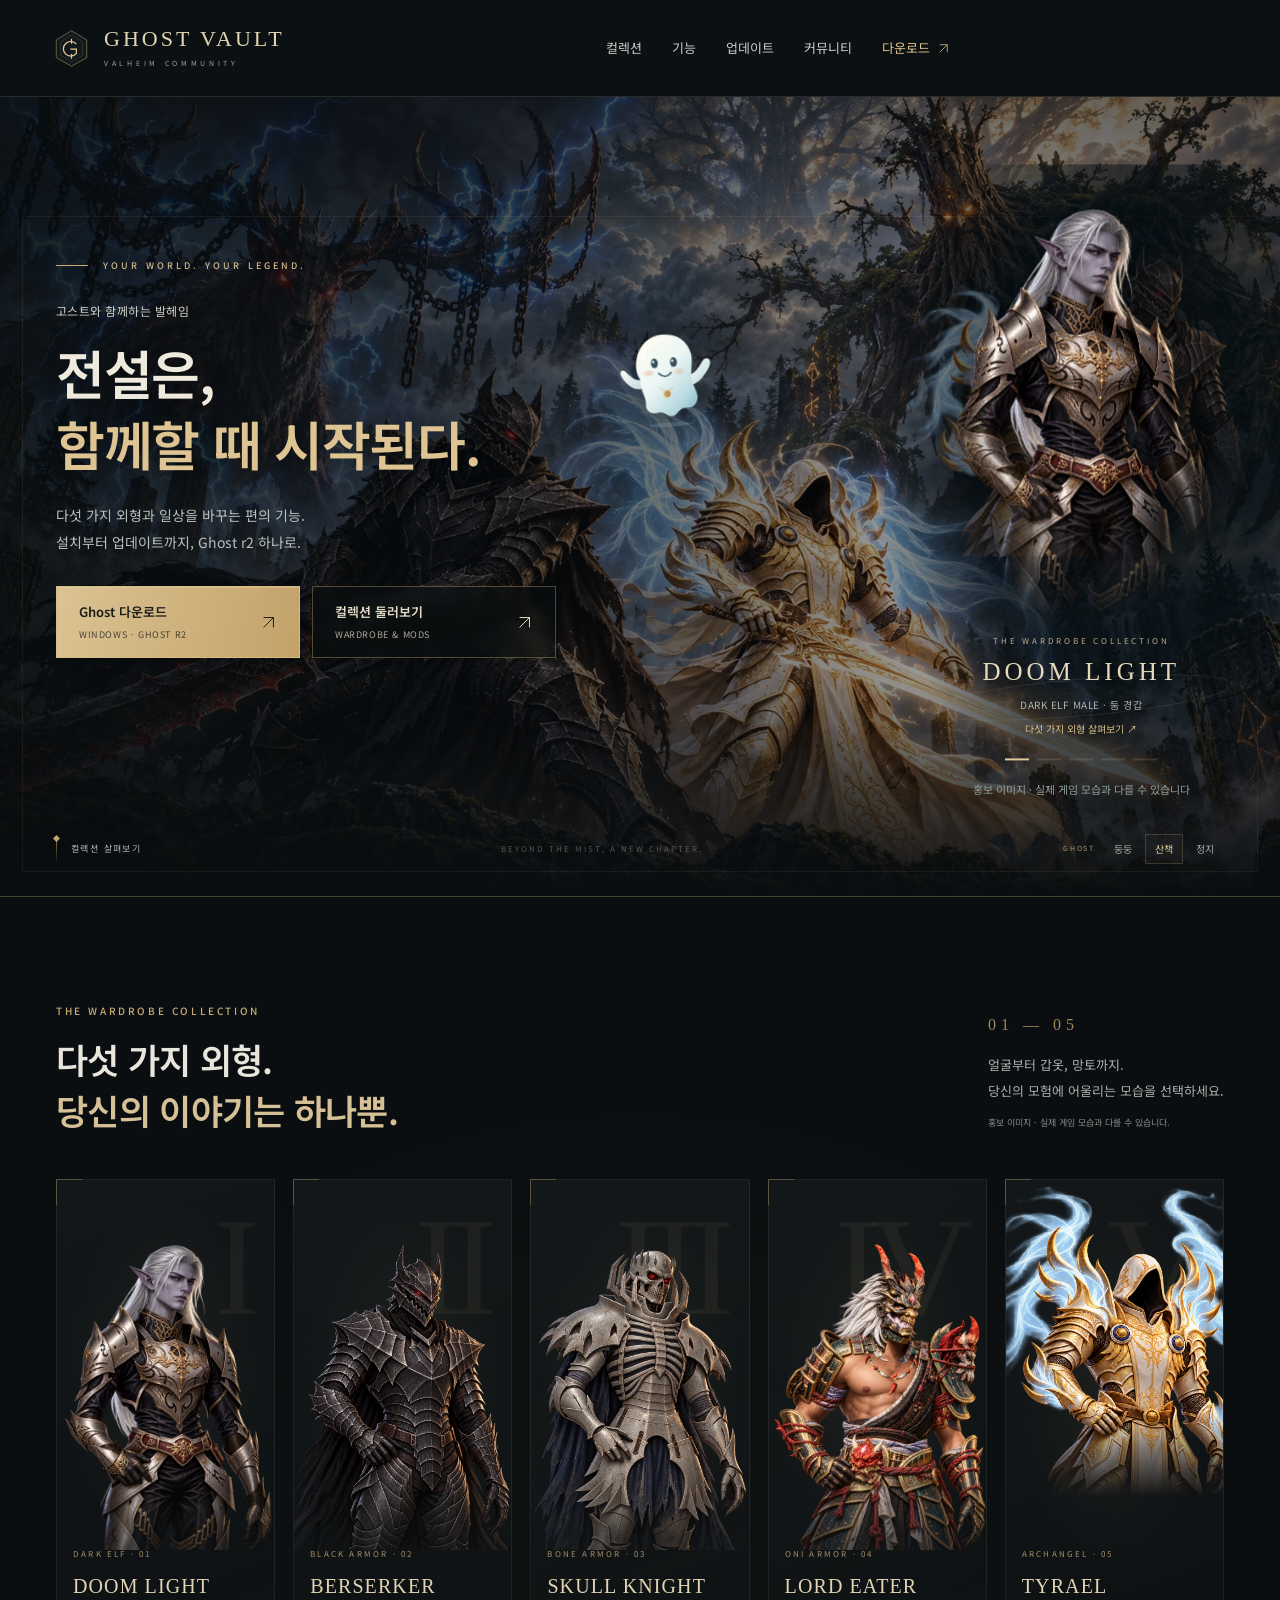
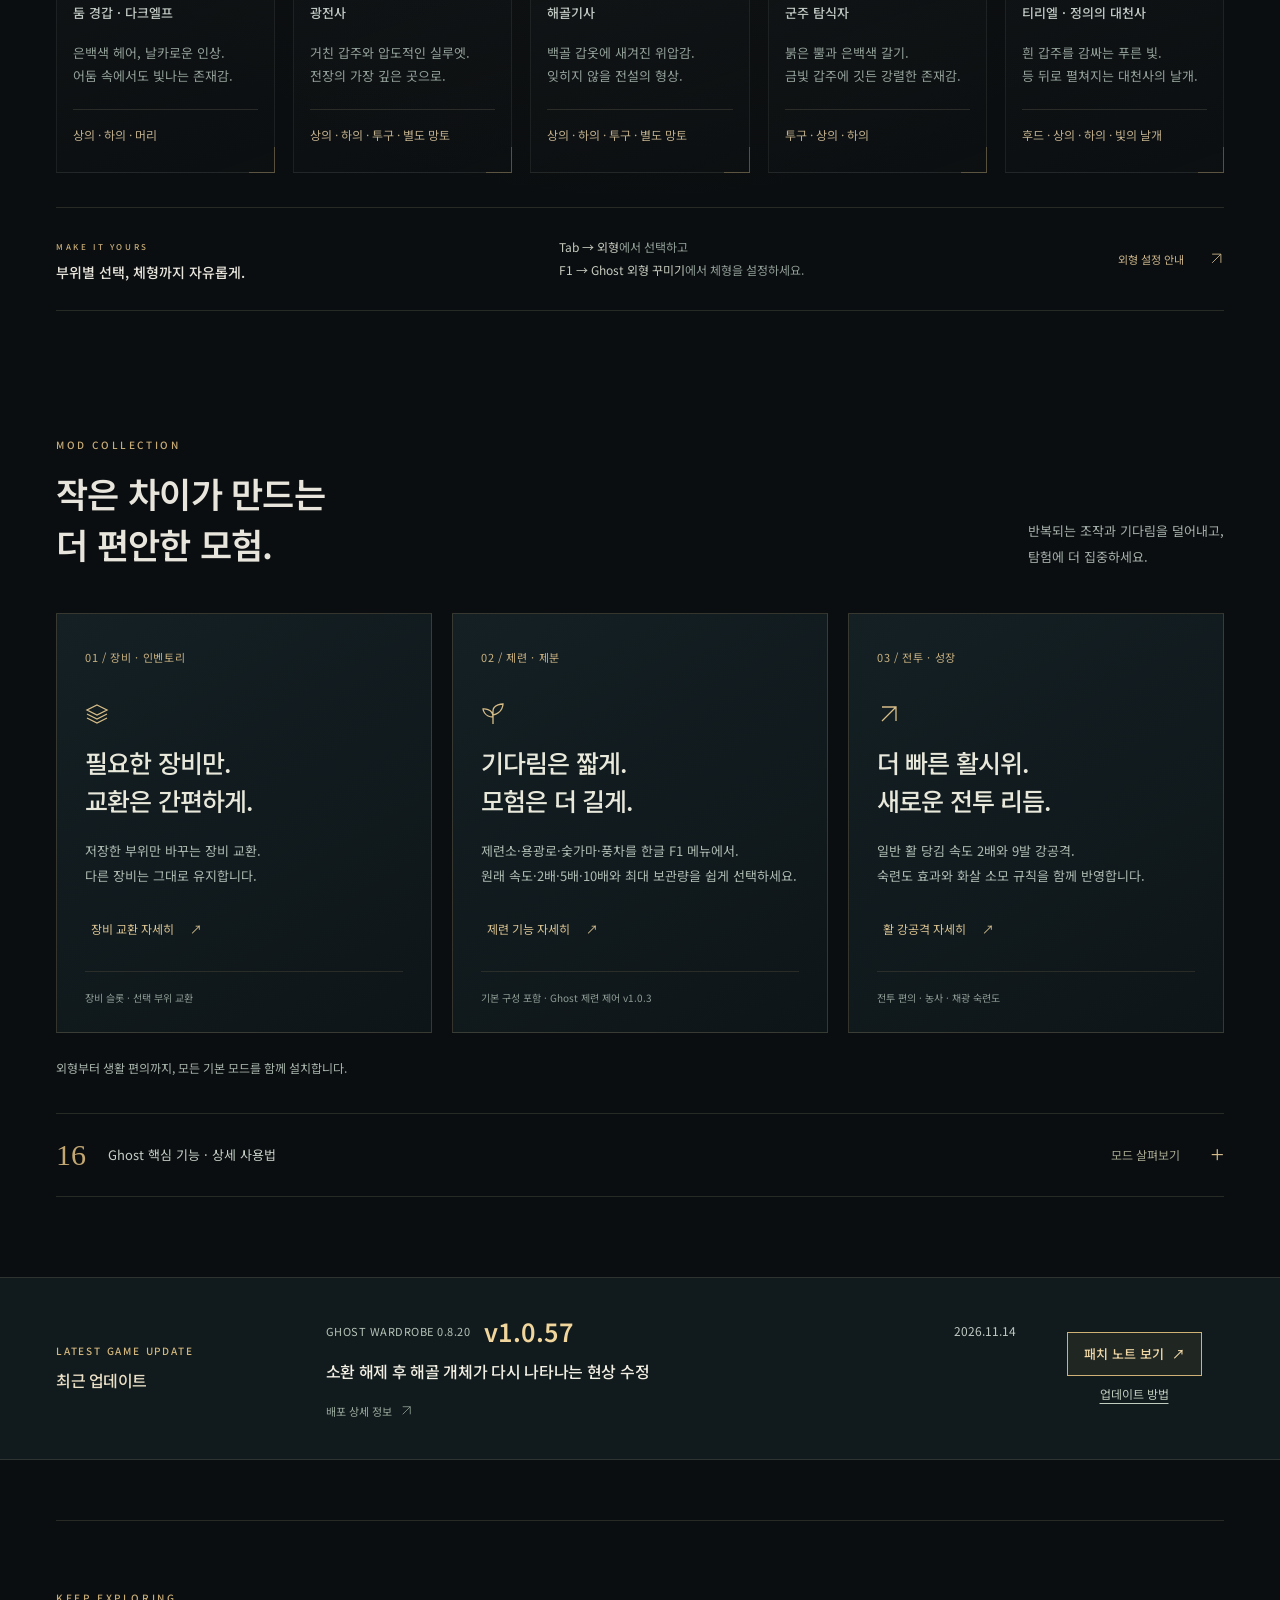
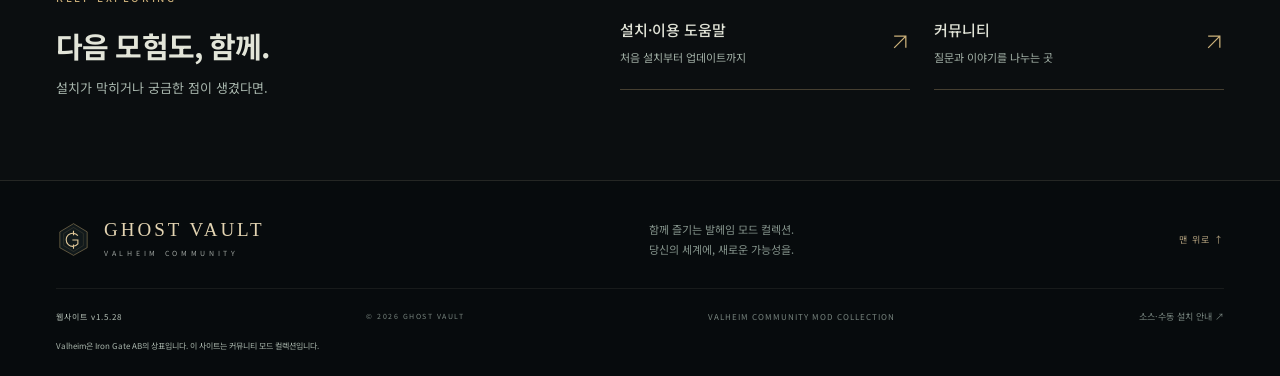
==== commit 7cc788eb: "Publish Ghost suite 1.0.57 persistent summon dismissal" ====
--- a/docs/index.html
+++ b/docs/index.html
@@ -10,7 +10,7 @@
 <link rel="preload" href="assets/ghost-kr-sans-v2.woff" as="font" type="font/woff" crossorigin>
 <link rel="stylesheet" href="motion.css?v=1.2.0"><link rel="stylesheet" href="style.css?v=1.2.0">
 <!-- ghost-homepage-organized-v3 / ghost-homepage-royal-v4 / ghost-homepage-optimized-v1.2.0 -->
-<script src="modules.js?v=1.5.27" defer></script><script src="app.js?v=1.5.0" defer></script><script src="motion.js?v=1.2.0" defer></script>
+<script src="modules.js?v=1.5.28" defer></script><script src="app.js?v=1.5.0" defer></script><script src="motion.js?v=1.2.0" defer></script>
 <link rel="stylesheet" href="wardrobe-five.css?v=1.4.20"><link rel="stylesheet" href="typography-ko-v3.css?v=1.4.20"><!-- ghost-history-style-v1 --><link rel="stylesheet" href="update-history.css?v=1.2.0"><!-- /ghost-history-style-v1 --><link rel="canonical" href="https://sukgicalm-lang.github.io/ghost-valheim-vault/"><link rel="stylesheet" href="site-layout.css?v=1.5.1"><link rel="stylesheet" href="hero-backgrounds.css?v=1.0.3"></head>
 <body>
 <a class="skip" href="#main">본문 바로가기</a><svg class="svg-defs" xmlns="http://www.w3.org/2000/svg" aria-hidden="true"><defs>
@@ -94,13 +94,13 @@
 <!-- GHOST-SMELTER-END -->
 <article class="experience-card"><span class="experience-label">03 / 전투 · 성장</span><svg class="experience-icon" aria-hidden="true"><use href="#arrow"/></svg><h3>더 빠른 활시위.<br>새로운 전투 리듬.</h3><p>일반 활 당김 속도 2배와 9발 강공격.<br>숙련도 효과와 화살 소모 규칙을 함께 반영합니다.</p><button class="text-link" type="button" data-module="GhostBowSkill">활 강공격 자세히 <span aria-hidden="true">↗</span></button><span class="experience-meta">전투 편의 · 농사 · 채광 숙련도</span></article>
 </div><p class="collection-note">외형부터 생활 편의까지, 모든 기본 모드를 함께 설치합니다.</p><details class="catalog-disclosure"><summary><span><b>15</b> Ghost 핵심 기능 · 상세 사용법</span><span class="disclosure-hint">모드 살펴보기 <i aria-hidden="true">+</i></span></summary><div class="catalog-body"><div class="catalog-toolbar"><div class="filters" role="group" aria-label="모드 분류"><button class="selected" data-filter="all" aria-pressed="true">전체 <span>15</span></button><button data-filter="inventory" aria-pressed="false">인벤토리</button><button data-filter="skills" aria-pressed="false">숙련·성장</button><button data-filter="life" aria-pressed="false">생활 편의</button><button data-filter="world" aria-pressed="false">월드</button></div><label class="search-box"><svg aria-hidden="true"><use href="#search"/></svg><input id="module-search" type="search" aria-label="모드 이름이나 기능 검색" placeholder="모드 이름이나 기능 검색"></label></div><div class="catalog-labels" aria-hidden="true"><span>모드</span><span>주요 기능</span><span>분류</span><span></span></div><div id="module-list"></div><div class="catalog-footer"><p id="search-result" aria-live="polite">전체 15개 중 15개 표시</p><span>THE DETAILS MAKE THE DIFFERENCE.</span></div></div></details></section>
-<section id="release" class="release-clean" aria-labelledby="release-title"><div class="release-inner wrap"><div class="release-heading"><span class="eyebrow">LATEST GAME UPDATE</span><h2 id="release-title">최근 업데이트</h2></div><div class="release-summary"><div class="release-meta"><span class="release-tag" data-wardrobe-version>GHOST WARDROBE 0.8.20</span><strong data-release-version>v1.0.56</strong><time data-release-date datetime="2026-11-14">2026.11.14</time></div><h3 data-release-title>소환 해제 후 해골 이름표가 다시 나타나는 현상 수정</h3><p id="release-notes">소환 해제 후 해골 이름표가 다시 나타나는 현상 수정</p></div><div class="release-actions"><button type="button" class="ghost-history-open" data-update-history aria-haspopup="dialog" aria-controls="ghost-update-history">패치 노트 보기 <span aria-hidden="true">↗</span></button><a class="release-update-link" href="install.html#updates">업데이트 방법</a></div><details class="release-extra"><summary>배포 상세 정보 <svg aria-hidden="true"><use href="#arrow"/></svg></summary><div class="release-extra-content"><span data-release-size>380.49 MiB · ZIP</span><p class="release-status" id="release-status" role="status">최신 배포 정보입니다. 설치 버전은 Ghost r2에서 확인하세요.</p><div class="release-links"><button id="check-release" class="text-link">최신 버전 확인 <svg aria-hidden="true"><use href="#refresh"/></svg></button><a class="text-link" href="install.html#manual-downloads">수동 설치 안내 <svg aria-hidden="true"><use href="#arrow"/></svg></a><button class="text-link" id="copy-hash">검증 코드 복사 <svg aria-hidden="true"><use href="#shield"/></svg></button></div><span class="hash-label">SHA-256 <code id="release-hash">4e98eda9…df94fed3</code></span></div></details></div></section>
+<section id="release" class="release-clean" aria-labelledby="release-title"><div class="release-inner wrap"><div class="release-heading"><span class="eyebrow">LATEST GAME UPDATE</span><h2 id="release-title">최근 업데이트</h2></div><div class="release-summary"><div class="release-meta"><span class="release-tag" data-wardrobe-version>GHOST WARDROBE 0.8.20</span><strong data-release-version>v1.0.57</strong><time data-release-date datetime="2026-11-14">2026.11.14</time></div><h3 data-release-title>소환 해제 후 해골 개체가 다시 나타나는 현상 수정</h3><p id="release-notes">소환 해제 후 해골 개체가 다시 나타나는 현상 수정</p></div><div class="release-actions"><button type="button" class="ghost-history-open" data-update-history aria-haspopup="dialog" aria-controls="ghost-update-history">패치 노트 보기 <span aria-hidden="true">↗</span></button><a class="release-update-link" href="install.html#updates">업데이트 방법</a></div><details class="release-extra"><summary>배포 상세 정보 <svg aria-hidden="true"><use href="#arrow"/></svg></summary><div class="release-extra-content"><span data-release-size>380.50 MiB · ZIP</span><p class="release-status" id="release-status" role="status">최신 배포 정보입니다. 설치 버전은 Ghost r2에서 확인하세요.</p><div class="release-links"><button id="check-release" class="text-link">최신 버전 확인 <svg aria-hidden="true"><use href="#refresh"/></svg></button><a class="text-link" href="install.html#manual-downloads">수동 설치 안내 <svg aria-hidden="true"><use href="#arrow"/></svg></a><button class="text-link" id="copy-hash">검증 코드 복사 <svg aria-hidden="true"><use href="#shield"/></svg></button></div><span class="hash-label">SHA-256 <code id="release-hash">9bf0cf49…7863c022</code></span></div></details></div></section>
 <section id="support" class="home-support wrap" aria-labelledby="support-title"><div><span class="eyebrow">KEEP EXPLORING</span><h2 id="support-title">다음 모험도, 함께.</h2><p>설치가 막히거나 궁금한 점이 생겼다면.</p></div><div class="support-links"><a href="install.html#help"><span><strong>설치·이용 도움말</strong><small>처음 설치부터 업데이트까지</small></span><svg aria-hidden="true"><use href="#arrow"/></svg></a><a href="https://ghost-valheim-board.nobleox7.chatgpt.site/"><span><strong>커뮤니티</strong><small>질문과 이야기를 나누는 곳</small></span><svg aria-hidden="true"><use href="#arrow"/></svg></a></div></section>
 </main>
-<footer class="footer"><div class="wrap"><div class="footer-top"><a class="brand" href="#main" aria-label="Ghost Vault 홈"><img src="assets/mark.svg" width="42" height="42" alt=""><span>GHOST VAULT<small>VALHEIM COMMUNITY</small></span></a><p>함께 즐기는 발헤임 모드 컬렉션.<br>당신의 세계에, 새로운 가능성을.</p><a class="back-top" href="#main">맨 위로 ↑</a></div><div class="footer-bottom"><span class="polish-site-version">웹사이트 v1.5.27</span><span>© 2026 GHOST VAULT</span><span>VALHEIM COMMUNITY MOD COLLECTION</span><a href="install.html#manual-downloads">소스·수동 설치 안내 ↗</a></div><p class="ownership-note">Valheim은 Iron Gate AB의 상표입니다. 이 사이트는 커뮤니티 모드 컬렉션입니다.</p></div></footer>
+<footer class="footer"><div class="wrap"><div class="footer-top"><a class="brand" href="#main" aria-label="Ghost Vault 홈"><img src="assets/mark.svg" width="42" height="42" alt=""><span>GHOST VAULT<small>VALHEIM COMMUNITY</small></span></a><p>함께 즐기는 발헤임 모드 컬렉션.<br>당신의 세계에, 새로운 가능성을.</p><a class="back-top" href="#main">맨 위로 ↑</a></div><div class="footer-bottom"><span class="polish-site-version">웹사이트 v1.5.28</span><span>© 2026 GHOST VAULT</span><span>VALHEIM COMMUNITY MOD COLLECTION</span><a href="install.html#manual-downloads">소스·수동 설치 안내 ↗</a></div><p class="ownership-note">Valheim은 Iron Gate AB의 상표입니다. 이 사이트는 커뮤니티 모드 컬렉션입니다.</p></div></footer>
 
 <dialog id="module-dialog" aria-labelledby="module-detail-title"><div class="dialog-top"><span class="eyebrow">INSIDE THE COLLECTION</span><button class="close" aria-label="닫기">×</button></div><div id="module-detail"></div></dialog><div class="toast" role="status" aria-live="polite"></div>
-<script id="ghost-release-default" type="application/json">{"version":"1.0.56","date":"2026-11-14","file":"downloads/Ghost-GhostValheimSuite-1.0.56.zip","bytes":398973595,"sha256":"4e98eda967cf3fdf2e679145f92e9def1e803e6fc7b5e956e1676884df94fed3","appIntegration":true,"dependencies":["denikson-BepInExPack_Valheim-5.4.2351","ValheimModding-JsonDotNET-13.0.4","shudnal-ConfigurationManager-1.1.25","Ghost-GhostSmelterControl-1.0.3"],"notes":"소환 해제 후 해골 이름표가 다시 나타나는 현상 수정","downloadUrl":"https://github.com/sukgicalm-lang/ghost-valheim-vault/releases/download/suite-1.0.56/Ghost-GhostValheimSuite-1.0.56.zip"}</script>
+<script id="ghost-release-default" type="application/json">{"version":"1.0.57","date":"2026-11-14","file":"downloads/Ghost-GhostValheimSuite-1.0.57.zip","bytes":398986163,"sha256":"9bf0cf491d200a7aeb4180eebb81579963bfcd484eeae8d72a6913667863c022","appIntegration":true,"dependencies":["denikson-BepInExPack_Valheim-5.4.2351","ValheimModding-JsonDotNET-13.0.4","shudnal-ConfigurationManager-1.1.25","Ghost-GhostSmelterControl-1.0.3"],"notes":"소환 해제 후 해골 개체가 다시 나타나는 현상 수정","downloadUrl":"https://github.com/sukgicalm-lang/ghost-valheim-vault/releases/download/suite-1.0.57/Ghost-GhostValheimSuite-1.0.57.zip"}</script>
 <script defer src="wardrobe-carousel.js?v=1.4.20"></script>
 <!-- ghost-history-dialog-v1 --><dialog id="ghost-update-history" aria-labelledby="ghost-history-title" aria-describedby="ghost-history-intro">
  <div class="gh-header"><div class="gh-top"><div><div class="gh-eyebrow">UPDATE CENTER</div><h2 id="ghost-history-title">업데이트 센터</h2></div><button type="button" data-history-close aria-label="업데이트 센터 닫기" autofocus>×</button></div>
@@ -113,7 +113,7 @@
  <div id="gh-records" role="tabpanel" aria-labelledby="gh-tab-mods" data-history-list></div>
  <div class="gh-footer">설치된 통합팩 버전은 Ghost r2에서 확인할 수 있습니다.</div>
 </dialog>
-<script id="ghost-update-history-data" type="application/json">{"siteUpdates":[{"id":"module:GhostSmelterControl:1.0.3","kind":"module","component":"GhostSmelterControl","version":"1.0.3","date":"2026-10-31","title":"Ghost F1 설정을 한글 이름·버튼·설명으로 정리","changes":["한글 설정의 선택 버튼과 직접 입력 기능이 실제 F1 구조에서도 연결되도록 보완했습니다.","생산 속도를 원래 속도·2배·5배·10배로 선택하고 현재 배수를 표시합니다. 최대 보관량은 개수로 설명합니다.","Ghost 외형·생활·성장과 지도 순간이동의 설정 40개를 한글로 정리했습니다. 발효는 분, 경험치·외형 크기는 배수, 날개 빛 농도는 퍼센트입니다.","설명을 각 항목 아래에도 표시합니다. 현재 미사용인 이전 설정과 조절 항목 없는 고정 활 기능도 명확히 안내합니다.","기존 개인 설정과 게임 동작을 유지합니다. 풍차의 바람 영향도 그대로입니다."],"notes":["게임을 종료하고 Ghost 런처를 다시 열면 자동으로 준비합니다. 런처 재설치나 통합팩 재다운로드는 필요하지 않습니다."]},{"id":"launcher:1.0.15","kind":"launcher","component":"launcher","version":"1.0.15","date":"2026-11-12","title":"HotbarSwitch 등 꺼 둔 모드의 설정 유지","changes":["기본 구성에 포함된 모드도 사용자가 끄면 다시 켤 때까지 꺼진 상태를 유지합니다.","자동 업데이트는 켜 둔 모드에 적용합니다. 꺼 둔 모드는 직접 업데이트해도 꺼진 상태를 유지합니다.","런처에서 프로필을 열 때 확인하고, 이후 정기 확인 간격은 5분입니다."]},{"id":"launcher:1.0.14","kind":"launcher","component":"launcher","version":"1.0.14","date":"2026-11-02","title":"고스트 구버전 중복 정리의 실제 런처 파일 검증 수정","changes":["1.0.13에서 DLL을 문자열로 읽어 중복 파일 검증이 일치하지 않던 문제를 수정했습니다.","실제 런처의 파일 전달 경로에서도 DLL 원본 바이트를 보존해 확인하도록 변경했습니다.","이미 최신인 통합팩에서도 확인된 구버전 고스트 파일을 백업 후 자동 정리합니다.","실제 화면·preload·내부 파일 처리 코드를 연결한 회귀 검사를 추가했습니다."],"notes":["통합팩·다른 모드·개인 설정·세이브와 기존 정리 안전 조건을 유지합니다.","게임과 런처를 완전히 종료 후 다시 실행하면 런처가 자동 업데이트됩니다."]},{"id":"launcher:1.0.13","kind":"launcher","component":"launcher","version":"1.0.13","date":"2026-11-02","title":"통합 전 고스트 모드 중복 파일 자동 정리","changes":["통합팩이 이미 최신인 기존 프로필도 구버전 고스트 중복 파일을 자동으로 확인합니다.","고스트 보우 시험판 0.1.0~0.1.2, 초기 강공격·활 당김·고스트 기본 조정의 확인된 배포 파일만 정리합니다.","통합팩 안의 정상 대체 파일을 SHA-256으로 확인하고, 원본을 GhostBackups에 검증 백업한 뒤 게임의 로딩 경로에서 제거합니다.","게임·다른 모드 관리자가 실행 중이거나 프로필이 바뀌면 작업을 중단하고 다음 검사에서 다시 시도합니다."],"notes":["직접 추가한 다른 모드, 설정, 세이브와 알 수 없는 수정 파일은 유지합니다.","Ghost r2 1.0.12는 완전히 종료 후 다시 실행하면 런처 자동 업데이트를 받습니다."]},{"id":"setup:2","kind":"setup","component":"setup","version":"1.5.7","date":"2026-10-31","title":"WoWArmors를 기본 구성에서 제외 · 필수 모드 28개","changes":["Ghost 외형과 필수 기능에서 사용하지 않는 WoWArmors를 자동 설치 대상에서 제외했습니다.","기존 런처가 새 구성 정보를 받아 28개 필수 모드만 준비합니다. 런처 재설치는 필요하지 않습니다.","와우 장비를 사용하지 않는 이용자는 Installed에서 WoWArmors를 펼쳐 Uninstall로 삭제할 수 있습니다. 이후 자동 준비에서 다시 설치하지 않습니다."],"notes":["WoWArmors는 별도 능력치가 있는 장비를 추가하는 모드입니다. 해당 장비의 보존을 위해 기존 설치분을 강제 삭제하지 않습니다. Ghost의 다섯 외형과 기존 제련·생활·전투 기능은 유지합니다."]},{"id":"module:GhostSmelterControl:1.0.2","kind":"module","component":"GhostSmelterControl","version":"1.0.2","date":"2026-10-31","title":"Ghost F1 설정을 한글 이름·버튼·설명으로 정리","changes":["생산 속도를 원래 속도·2배·5배·10배로 선택하고 현재 배수를 표시합니다. 최대 보관량은 개수로 설명합니다.","Ghost 외형·생활·성장과 지도 순간이동의 설정 40개를 한글로 정리했습니다. 발효는 분, 경험치·외형 크기는 배수, 날개 빛 농도는 퍼센트입니다.","설명을 각 항목 아래에도 표시합니다. 현재 미사용인 이전 설정과 조절 항목 없는 고정 활 기능도 명확히 안내합니다.","기존 개인 설정과 게임 동작을 유지합니다. 풍차의 바람 영향도 그대로입니다."],"notes":["게임을 종료하고 Ghost 런처를 다시 열면 자동으로 준비합니다. 런처 재설치나 통합팩 재다운로드는 필요하지 않습니다."]},{"id":"module:GhostSmelterControl:1.0.1","kind":"module","component":"GhostSmelterControl","version":"1.0.1","date":"2026-10-31","title":"풍차 처리 시간·보리 투입량 F1 설정 추가","changes":["Ghost 제련 제어에 풍차를 추가했습니다. Windmill의 Seconds와 Barley 설정으로 기준 처리 시간과 보리 한도를 조절합니다.","새 기본값은 기준 1초·보리 100개입니다. 바람 세기·가림과 생산물 묶음 배출 방식은 유지합니다.","기존 제련소·용광로·숯가마의 F1 설정과 다른 Ghost 게임 DLL은 유지합니다."],"notes":["게임을 종료하고 Ghost 런처를 열면 독립 모드 1.0.1을 자동으로 준비합니다. 런처 재설치는 필요하지 않습니다."]},{"id":"launcher:1.0.12","kind":"launcher","component":"launcher","version":"1.0.12","date":"2026-10-31","title":"모드 목록 스크롤·창 크기 저장 처리 개선","changes":["자동 준비 안내 아래 모드 목록이 화면 밖으로 잘려 휠 스크롤이 되지 않던 높이 제한 오류를 수정했습니다.","설치된 모드와 온라인 목록이 창 크기에 맞춰 스크롤되도록 화면 배치를 보완했습니다.","창 크기 저장과 실행 중인 프로그램 확인을 비동기로 처리해 화면 처리를 막는 작업을 줄였습니다.","창 크기 저장 순서와 종료 시 최종 상태 저장을 보완했습니다."],"notes":["필수 모드 29개와 게임 모드 DLL·설정은 변경하지 않았습니다.","1.0.11은 런처를 다시 실행하면 자동 업데이트됩니다. 이전 버전은 홈페이지의 설치 파일로 교체할 수 있습니다."]},{"id":"launcher:1.0.11","kind":"launcher","component":"launcher","version":"1.0.11","date":"2026-10-31","title":"단일 실행 파일 설치·Windows 자동 업데이트 오류 수정","changes":["홈페이지의 기본 다운로드를 압축 해제가 필요 없는 Windows 설치 EXE로 통일했습니다.","설치 파일을 실행하면 기존 런처를 교체하고 자동으로 실행합니다. 기존 프로필과 모드 설정은 유지합니다.","Windows 기본 PowerShell 실행 실패와 런처 종료 시 교체 도구까지 종료되던 문제를 해결하도록 독립 실행 도구로 교체했습니다.","필수 모드 29개 자동 준비를 유지하며 실제 Windows에서 런처 종료 후 교체·재실행 과정을 검사합니다."],"notes":["1.0.10 이하는 홈페이지에서 이번 한 번 새 설치 파일을 실행해 교체하세요. 1.0.11부터 이후 런처 업데이트는 실행 시 자동 적용됩니다."]},{"id":"launcher:1.0.10","kind":"launcher","component":"launcher","version":"1.0.10","date":"2026-10-31","title":"새 프로필에서 필수 모드 자동 설치가 시작되지 않던 문제 수정","changes":["런처 설치 후 모드 목록이 비어 있던 자동 준비 시작 연결을 수정했습니다.","필수 모드 설치 계획과 설치 대상 확인·실패 처리·설정 보존 처리를 배포본에 포함했습니다.","배포 파일 검사에 실제 관리자 화면의 자동 준비 연결 확인을 추가했습니다."],"notes":["1.0.7 이상은 런처를 완전히 종료한 뒤 다시 실행하면 업데이트됩니다. 개별 모드 ZIP을 받을 필요가 없습니다."]},{"id":"launcher:1.0.9","kind":"launcher","component":"launcher","version":"1.0.9","date":"2026-10-31","title":"필수 모드 자동 준비 중 프로필 전환 차단 보완","changes":["필수 모드를 설치하는 동안 게임·프로필 전환과 프로필 내보내기 버튼을 잠가 설치 대상이 바뀌지 않게 했습니다.","필수 모드 29개 자동 설치·업데이트·누락 복구와 설치 완료 후 게임 실행 흐름을 유지합니다."],"notes":["1.0.7 이상 런처는 다시 실행하면 자동 업데이트됩니다. 게임 모드 DLL과 필수 구성 버전은 변경하지 않았습니다."]},{"id":"launcher:1.0.8","kind":"launcher","component":"launcher","version":"1.0.8","date":"2026-10-31","title":"런처 하나로 필수 모드 29개 자동 준비","changes":["런처를 열면 Valheim의 마지막 사용 프로필을 열고, 처음에는 Default 프로필을 준비합니다.","공식 필수 모드 29개를 자동 설치하고, 누락·비활성화된 패키지를 복구합니다. Ghost 통합팩과 제련 제어의 새 배포도 자동 적용합니다.","설치 진행·대기·실패 원인과 준비 완료를 표시하고, 필수 구성이 준비된 뒤 모드를 적용해 게임을 실행합니다.","외부 모드는 확인된 배포 버전을 기준으로 내려받으며, 파일 크기와 SHA-256을 검증합니다. 준비된 패키지는 다시 받지 않습니다.","홈페이지는 런처 다운로드 중심으로 안내하고, 개별 ZIP은 비상 복구에만 사용하도록 정리했습니다."],"notes":["1.0.7 사용자는 런처를 열면 자동 업데이트됩니다. 1.0.6 이하는 처음 한 번 새 런처 설치가 필요합니다.","개인 설정값은 자동으로 동기화하지 않습니다. 게임이 실행 중이면 설치를 기다립니다."]},{"id":"launcher:1.0.7","kind":"launcher","component":"launcher","version":"1.0.7","date":"2026-10-30","title":"런처 자동 업데이트·자동 재실행","changes":["실행할 때 Ghost 런처의 새 버전을 확인하고 자동으로 내려받아 교체한 뒤 다시 실행합니다.","배포 파일의 출처·크기·SHA-256을 검증하고, 설치된 모드·프로필·개인 설정은 유지합니다.","다운로드나 검증에 실패하면 다시 시도하거나 현재 버전으로 계속할 수 있습니다."],"notes":["1.0.5·1.0.6 등 이전 런처는 처음 한 번 1.0.7을 직접 설치해야 합니다. 이 버전부터 이후 런처 업데이트를 자동 적용합니다."]},{"id":"site:1.5.0","kind":"site","version":"1.5.0","date":"2026-10-30","title":"소개와 설치 동선 전면 정리","changes":["메인은 외형 컬렉션·기능·최근 소식 순서로 구성하고, 설치 안내를 전용 페이지로 옮겼습니다.","설치와 업데이트를 상황별로 구분하고, 기본 모드는 하나의 전체 설치 경로로 연결했습니다.","전체 모드 목록에 제련 제어를 포함하고 상세 사용법·수동 설치·도움말을 유지했습니다."],"notes":[]},{"id":"site:1.4.22","kind":"site","version":"1.4.22","date":"2026-10-30","title":"제련 모드 필수 설치 연결","changes":["제련 편의 모드를 Ghost 통합팩의 필수 설치 항목으로 연결했습니다.","전체 모드 설치 버튼으로 통합팩과 제련 모드를 같은 프로필에 함께 설치하도록 안내를 통일했습니다.","기존 이용자의 누락 모드 추가와 두 ZIP의 수동 설치 안내를 정리했습니다."],"notes":[]},{"id":"site:1.4.21","kind":"site","version":"1.4.21","date":"2026-10-30","title":"설치·업데이트 안내 정리","changes":["설치 안내를 메인 화면 다음에 배치하고 런처 설치·통합팩 설치·게임 실행의 3단계로 정리했습니다.","런처 다운로드를 한곳으로 모으고 제련 편의 모드는 선택 설치 항목으로 구분했습니다.","ZIP 직접 다운로드와 소스 파일은 수동 설치 안내로 모았습니다."],"notes":[]},{"id":"site:1.4.20","kind":"site","version":"1.4.20","date":"2026-10-30","title":"둠 창 수직·곡괭이 공격 방향·활 실제 당김 접점 수정","changes":["장병기 대기에서 무기를 두 손 사이 방향으로 눕히던 보정을 제거하고, 원본 Weapon_R_Bone 방향과 자루의 끝 방향을 맞춥니다. 원본 팔 자세는 유지하며 한손 창에도 같은 원본 부착 기준을 적용합니다.","곡괭이와 양손 무기의 앞뒤를 원본 부착 방향에 맞춥니다. 실제 공격·막기·후진 등 네이티브 동작에서는 무기를 두 손 사이 축으로 다시 회전시키지 않고 게임 무기의 실제 방향을 유지하며 외형용 손목만 네이티브 손바닥에 맞춥니다.","활은 대기·막기·이동 중 빈 보조 손을 시위로 추적하지 않습니다. 실제 당김 중의 양손 부착점으로 접점을 맞추며, 잘못 추정했던 약5cm 시위 대신 이번 가는나무 활의 약89cm 실제 당김 간격을 사용합니다. 약89cm를 고정값으로 넣은 것은 아니며 무기·프레임의 실제 값을 읽습니다.","활 조준에서 손목 회전과 그에 따른 손바닥 오프셋을 함께 계산합니다. 팔 길이를 유지하는 두 관절 보정을 사용하며 몸통·다리의 원본 준비 자세와 접지 기준은 유지합니다. 도달 불가능한 준비 초반은 강제 변형하지 않습니다.","주축 추정의 단일 시작 방향 문제를 보완했습니다. 원본82뼈·407클립·갑옷 자산·체형, 다른 외형, 다른13DLL, 활 밸런스·발사·판정·인벤토리·개인cfg·수리도구 카메라·런처1.0.5를 유지합니다.","제공된 철 장병기·철 곡괭이·가는나무 활·철 둔기+방패의38개 실제 캡처 입력을 호스트에서 재생하고 위아래 조준을 추가 검사했습니다. 이는 새 수정본의 실제 Valheim/GPU/친구 실행 확인과 구분합니다."],"notes":["홈페이지 이미지는 실제 게임 화면이 아닌 홍보 일러스트입니다."]},{"id":"site:1.4.19","kind":"site","version":"1.4.19","date":"2026-10-29","title":"둠 무기 형상 기준 접점·활 조준 공중 회전 보완","changes":["1.0.38에서 네이티브 보조 손을 실제 무기 접점으로 간주했던 보정을 대체했습니다. 창·양손검 계열은 렌더 메시에서 자루 축과 손잡이를 읽어 원본 두 손의 쥔 지점에 맞추며, 빈 보조 손을 쫓아 원본 팔 자세를 바꾸지 않습니다.","활은 자루 무기와 다른 방식으로 손잡이·활 면·시위 위치를 읽습니다. 활 손잡이를 잡는 손과 시위를 당기는 손을 별도로 맞추고, 장전된 화살·비활성 장식은 활의 형상 계산에서 제외합니다. 실제 화살 크기와 기존 효과 표시는 유지합니다.","활 조준 방향을 맞추려고 몸통 전체를 회전시키던 보정을 제거했습니다. 서서 당길 때는 실제 원본 Atk01_Bow의 준비 구간 키를 실제 충전율로 재생하고, 시위/활 방향에 맞추는 보정은 팔에만 적용합니다. 이동 중에는 기존 게임 동작을 읽는 경로를 유지합니다.","접지 중 조준할 때 원본 서기 자세의 발 기준 높이를 유지합니다. 메시 좌표축이 회전된 경우도 실제 캐릭터 위쪽 방향으로 높이를 계산하여 조준하면서 몸이 떠오르거나 비틀리는 경로를 보완했습니다.","승인된 원본 체형·얼굴·전체 원본 데이터·기본 걷기/달리기·장신구 부착·수납 정리·수리 도구와 카메라의 원래 동작을 유지합니다. 실제 게임 뼈·무기·공격 판정·인벤토리·개인cfg·다른13DLL·런처1.0.5는 변경하지 않습니다."],"notes":["홈페이지 이미지는 실제 게임 화면이 아닌 홍보 일러스트입니다."]},{"id":"site:1.4.18","kind":"site","version":"1.4.18","date":"2026-10-29","title":"둠 양손 무기 접점·활 상하 조준·방향별 이동 보완","changes":["사용자 확인에 따라 수리·건설 도구 대기의 카메라 자동 회전은 발헤임 원래 동작 그대로 유지합니다. 카메라·입력·수리 도구 로직을 패치하지 않습니다.","양손검·양손둔기·장병기·양손 지팡이·석궁의 실제 두 손 접점을 하나의 강체 무기 좌표로 계산합니다. 양쪽 팔은 원본 길이를 유지하는 외형 전용 두 관절 보정으로 손잡이에 맞추며 실제 무기·충돌·판정은 이동하지 않습니다. 쌍단검·한손창·검+방패에는 양손 단일무기 보정을 적용하지 않습니다.","활을 당기거나 조준할 때 수평으로 남는 동작을 보완했습니다. 활을 쥔 손과 시위를 당기는 손의 축을 실제 조준 방향에 맞추고 두 손 접점을 함께 보정합니다. 위·정면·아래 조준과 당김/유지/해제 및 친구 화면의 동기화 look 방향을 구분해 반영합니다.","정방향 이동은 승인된 리니지2 원본 걷기·달리기를 유지합니다. 받은 원본에는 뒤걷기/옆걷기 전용 클립이 없어, 후진·옆이동은 발헤임의 실제 방향별 동작을 원본 길이의 외형 뼈로 읽습니다. 캐릭터를 카메라 쪽으로 강제로 돌리지 않습니다.","창/양손 무기의 손 내부 grip 좌표에 부모 모델 크기를 정확히 한 번 적용합니다. 큰 월드 좌표에서도 손바닥 방향과 팔 회전 계산은 외형 내부 좌표를 사용합니다. 기존 원본 체형·얼굴·407클립 데이터·장신구 몸 부착·무기 수납 정리와 다른13DLL/설정/인벤토리/런처1.0.5는 보존합니다."],"notes":["홈페이지 이미지는 실제 게임 화면이 아닌 홍보 일러스트입니다."]},{"id":"site:1.4.17","kind":"site","version":"1.4.17","date":"2026-10-29","title":"둠 창 손잡이·활 당김/유지·달리기 장신구 부착 수정","changes":["둠의 승인된 원본 체형·얼굴 비율·82뼈·기존 대기/걷기/숙인 달리기와 다른 외형은 유지합니다.","창·장병기는 대기 중 손에서 벗어나는 원본 무기 helper 대신, 원본 손잡이의 손 내부 좌표와 실제 손바닥 방향으로 위치와 회전을 맞춥니다. 다른 무기·방패의 기존 정렬은 유지합니다.","활은 발사 전 당김·완충전 유지·조준 동작도 실제 게임 애니메이터에서 읽어 원본 길이의 시각 뼈에 반영합니다. 로컬 당김 상태와 무기에 지정된 동기화 draw 상태를 함께 확인하며, 이미 동작하던 발사·취소 경로를 유지합니다.","장신구·유틸리티·노출된 장비 장식·등 수납 장비의 메시 표시를 실제 다크엘프 몸의 해당 부위에 연결합니다. 허리·가슴·머리 등 부위별 고정 장식과 여러 뼈에 걸친 스킨 장식을 구분해 숙인 달리기 중에도 몸을 따라갑니다.","장신구 교체·해제·외형 전환·비활성·파괴 시 표시 사본과 보조 뼈를 정리하고 원래 렌더러를 복원합니다. 실제 게임 뼈·장비 스크립트·충돌·인벤토리·개인cfg·다른13DLL·런처1.0.5는 유지합니다."],"notes":["홈페이지 이미지는 실제 게임 화면이 아닌 홍보 일러스트입니다."]},{"id":"site:1.4.16","kind":"site","version":"1.4.16","date":"2026-10-29","title":"광전사 공통 체형 업데이트 안내","changes":["통합팩1.0.34/외형0.8.16의 둠·해골기사·군주 탐식자 공통 광전사 체형 변경을 버전과 업데이트 내역에 반영했습니다.","기존5종 홍보 이미지·티리엘 날개·한글 글꼴·닫기 X 정렬·게시판·이력을 유지합니다."],"notes":["홈페이지 이미지는 실제 게임 화면이 아닌 홍보 일러스트입니다."]},{"id":"site:1.4.15","kind":"site","version":"1.4.15","date":"2026-10-29","title":"광전사 공통 체형 업데이트 안내","changes":["통합팩1.0.34/외형0.8.15의 둠·해골기사·군주 탐식자 공통 광전사 체형 변경을 버전과 업데이트 내역에 반영했습니다.","기존5종 홍보 이미지·티리엘 날개·한글 글꼴·닫기 X 정렬·게시판·이력을 유지합니다."],"notes":["홈페이지 이미지는 실제 게임 화면이 아닌 홍보 일러스트입니다."]},{"id":"site:1.4.14","kind":"site","version":"1.4.14","date":"2026-10-29","title":"광전사 공통 체형 업데이트 안내","changes":["통합팩1.0.34/외형0.8.14의 둠·해골기사·군주 탐식자 공통 광전사 체형 변경을 버전과 업데이트 내역에 반영했습니다.","기존5종 홍보 이미지·티리엘 날개·한글 글꼴·닫기 X 정렬·게시판·이력을 유지합니다."],"notes":["홈페이지 이미지는 실제 게임 화면이 아닌 홍보 일러스트입니다."]},{"id":"site:1.4.13","kind":"site","version":"1.4.13","date":"2026-10-29","title":"티리엘 반투명한 빛·색감·흩어지는 날개 끝","changes":["원작 스크린샷을 기준으로 진한 파랑·보라와 넓은 면의 농도를 낮추고 배경이 비치는 청백색 빛을 보완했습니다.","기존 포즈·갑옷과 위로 흐르는 방향을 유지하며, 날카로운 날개 끝이 흐려지도록 수정했습니다.","기존 한글 글꼴과 X 중앙 정렬을 유지합니다."],"notes":["편집된 홍보 일러스트이며 실제 게임 캡처가 아닙니다.","게임 변경은 통합팩1.0.33/외형0.8.13에 포함합니다."]},{"id":"site:1.4.12","kind":"site","version":"1.4.12","date":"2026-10-29","title":"티리엘 날개 상향 흐름 수정 · 한글 글꼴과 X 정렬","changes":["기존 티리엘 일러스트 포즈와 갑옷을 살리고, 원작 참고 화면처럼 위로 솟아 바깥으로 흐르는 날개 결을 반영했습니다. 메인 회전 이미지와 하단 컬렉션에 함께 적용합니다.","한글 제목·본문·업데이트 센터의 글꼴, 굵기와 간격을 정리했습니다.","업데이트 창과 안내 창의 X를 네모 버튼 정중앙에 고정했습니다."],"notes":["홈페이지 홍보 이미지이며 실제 게임 화면과 다를 수 있습니다.","게임 통합팩1.0.32·외형0.8.12·런처1.0.5는 유지합니다."]},{"id":"site:1.4.9","kind":"site","version":"1.4.9","date":"2026-10-29","title":"한글 글꼴 통일과 티리엘 실제 날개 사진","changes":["한글 전체를 동일한 한국어 가변 글꼴로 표시해 문장 안의 굵기 차이를 정리했습니다.","업데이트 안내와 모바일 글자 크기·정렬을 보완했습니다.","티리엘 메인 회전 이미지와 컬렉션 카드를 실제 구현 게임 사진으로 교체했습니다."],"notes":["티리엘 사진은 사용자 제공 실제 게임 화면이며 최신 밝기·크기 조정 전 촬영본입니다.","게임 통합팩1.0.32와 런처1.0.5는 유지합니다."]},{"id":"site:1.4.8","kind":"site","version":"1.4.8","date":"2026-10-29","title":"티리엘 날개 크기 90%·투명도와 빛 겹침 완화 적용 후보","changes":["비교 사진 기준으로 티리엘 플레이어 날개의 표시 크기를 1.0.31의 90%로 조정했습니다. 시뮬레이션 크기·바람·입자·강성·장착 좌표는 유지합니다.","날개에 로딩된 알파 혼합 셰이더를 우선 선택하고, 두 겹의 투명도 예산을 분배해 겹침이 흰색으로 누적되는 현상을 줄입니다. 색 강도를 제한하며, 알파 셰이더가 없으면 낮은 강도의 투명 가산 혼합을 사용합니다.","기존 원본 모델·텍스처·가중치와 물리 솔버를 보존했습니다. 90%는 비교 사진을 바탕으로 한 표시 보정값이며 원작의 정확한 실측 배율을 뜻하지 않습니다."],"notes":["홍보 일러스트는 실제 게임 화면과 다를 수 있습니다.","플레이어용 원본 모델과 cloth 연결을 사용합니다. 원작 shader/solver 자체는 포함되지 않으며 실제 게임 시각·친구 화면·성능은 미확인입니다."]},{"id":"site:1.4.7","kind":"site","version":"1.4.7","date":"2026-10-28","title":"티리엘 플레이어 원본 날개와 cloth 이동 반응 적용 후보","changes":["1.0.30에서 날개가 천처럼 접히고 앞으로 쏠리는 실제 게임 피드백에 따라 물리·뼈 연결 경로를 수정했습니다.","원본 APP에서 누락됐던 입자별 blend/animation fraction, parent/tangent 연결과 47개 3점 연결·질량 보정 계수를 복원했습니다. 원본 메시·31개 뼈·가중치·크기는 유지합니다.","원본 eBendModel=1의 별도 3점 자료로 rest-curvature 계산을 재구성하고, 물리 결과와 원래 자세를 입자별 원본 비율로 섞습니다. 임의 확대·사인파·새 강성 값은 사용하지 않습니다."],"notes":["홍보 일러스트는 실제 게임 화면과 다를 수 있습니다.","플레이어용 원본 모델과 cloth 연결을 사용합니다. 원작 shader/solver 자체는 포함되지 않으며 실제 게임 시각·친구 화면·성능은 미확인입니다."]},{"id":"site:1.4.6","kind":"site","version":"1.4.6","date":"2026-10-28","title":"티리엘 플레이어 원본 날개와 cloth 이동 반응 적용 후보","changes":["티리엘 망토의 기본 날개를 NPC S15에서 플레이어용 Wings of Justice(trophy_glo026_stor) 원본 모델로 교체했습니다. 원본의 장식·가닥 메시와 가중치를 보존합니다.","원본 Barbarian 캐릭터의 키와 HP_chestBack 장착점으로 착용 비율을 계산합니다. 기존 키1.6배 제한이나 별도 가닥 굵기 조작은 사용하지 않습니다.","원본 ClothData의 입자39개·고정점9개·실제 제약111개·가닥 뼈28개 연결로 달리기·정지·회전·바람에 반응합니다. 원본 SIMD 패딩 입자와 제약은 제외합니다."],"notes":["홍보 일러스트는 실제 게임 화면과 다를 수 있습니다.","플레이어용 원본 모델과 cloth 연결을 사용합니다. 원작 shader/solver 자체는 포함되지 않으며 실제 게임 시각·친구 화면·성능은 미확인입니다."]},{"id":"site:1.4.5","kind":"site","version":"1.4.5","date":"2026-10-28","title":"티리엘 원본 S15 날개 애니메이션 적용 후보","changes":["티리엘 망토 날개에 제공된 S15 원본 메시·115관절·3.3초 애니메이션을 연결했습니다. 기존 임의 곡선 대신 원본 트랙을 재생합니다.","NPC 원본의 큰 단위를 캐릭터 키에 맞게 줄였습니다. 망토 단독은 몸이나 갑옷을 바꾸지 않으며, 기존 날개 크기·밝기·농도 설정을 유지합니다.","어깨·팔의 원본 FX 표면을 반투명 원본 텍스처 기반으로 표시하고 무늬를 흐르게 합니다. 원작 셰이더 그래프가 없으므로 빛 재질은 발헤임용으로 재구성했습니다."],"notes":["홍보 일러스트는 실제 게임 화면과 다를 수 있습니다.","S15 NPC 원본을 착용 크기로 변환했습니다. 플레이어 전용 날개와 동일성·실제 게임 시각·친구 화면은 미확인입니다."]},{"id":"site:1.4.4","kind":"site","version":"1.4.4","date":"2026-10-27","title":"티리엘 목 피부와 갑옷 빛·날개 가시성 수정","changes":["티리엘 후드와 상의에 광전사에서 가져온 목 피부를 추가하던 표시를 제외했습니다. 원래 후드·검은 베일과 갑옷은 그대로 유지합니다.","다른 닫힌 투구의 원작 목과 플레이어 목이 겹치는 범위를 줄이고, 광전사·해골기사의 보충 목에 남던 경계 아래 삼각형을 정확히 잘랐습니다. 원작 상부 목 연결부, 군주 탐식자의 노출 피부, 열린 둠 얼굴은 보존합니다.","날개 기본 펼침 크기·가닥 폭·농도를 높였고 TyraelWingBrightness(기본1.8)를 추가해 옷 효과와 밝기를 분리했습니다.","옷 효과의 폭과 농도를 높이고 발생 위치를 갑옷 바깥으로 옮겨 어깨·손목에서 보이도록 조정했습니다."],"notes":["홍보 일러스트는 실제 게임 화면과 다를 수 있습니다.","실제 게임 효과의 밝기·가림·친구 화면은 적용 후 확인이 필요합니다."]},{"id":"site:1.4.3","kind":"site","version":"1.4.3","date":"2026-10-27","title":"티리엘 효과 크기 오류와 은은한 빛 수정 안내","changes":["옷 효과만 비정상적으로 확대될 수 있던 내부 단위/모델 배율 계산을 수정했습니다. 효과는 실제 몸 크기에 맞춰 생성합니다.","어깨·손목 효과를 몸 표면 가까이에서 보일 듯 말 듯하게 일렁이는 짧고 옅은 빛으로 줄였습니다. 기존 개인 밝기 설정이 높아도 옷 효과의 농도는 낮게 유지합니다.","날개는 망토 외형을 선택했을 때만 별도로 표시합니다. 등 뒤의 가는 가닥이 부드럽게 휘고 말리며 빛무늬가 흐르도록 수정했습니다.","중복된 양면 삼각형으로 빛이 두 배 더해지던 부분을 제거하고, 효과 재질의 기존 변형·잘라내기 설정이 섞이지 않도록 제한했습니다."],"notes":["홍보 일러스트는 실제 게임 화면과 다를 수 있습니다.","실제 게임 효과의 밝기·가림·친구 화면은 적용 후 확인이 필요합니다."]},{"id":"site:1.4.2","kind":"site","version":"1.4.2","date":"2026-10-27","title":"티리엘 빛의 날개와 부드러운 불길 안내","changes":["티리엘 빛의 날개를 망토 외형에서 따로 선택하는 방법을 추가했습니다.","어깨·팔의 고체 FX를 반투명하게 움직이는 빛의 띠로 교체한 통합팩1.0.26 안내를 반영합니다.","날개 크기·농도와 효과 움직임 설정을 안내합니다. 기존 다섯 홍보 이미지는 유지합니다."],"notes":["홍보 일러스트는 실제 게임 화면과 다를 수 있습니다.","실제 게임 효과의 밝기·가림·친구 화면은 적용 후 확인이 필요합니다."]},{"id":"site:1.4.0","kind":"site","version":"1.4.0","date":"2026-10-27","title":"티리엘을 포함한 다섯 가지 외형과 빛 효과 안내","changes":["메인 외형 회전에 티리엘을 추가해5종이6초마다순환합니다.","외형선택버튼5개와하단티리엘카드를추가했습니다.","티리엘빛흐름/속도/밝기설정과현재Original체형안내를갱신했습니다.","통합팩1.0.25/Wardrobe0.8.5버전·다운로드·모드설명·이력을함께갱신합니다.","기존폰트에없던새한글글자를추가폰트로보완해다섯·흐름·밝기등의표시가빠지지않게했습니다."],"notes":["기존홈페이지디자인·게시판·과거기록을보존합니다.","이미지는프로모션/CPU모델미리보기이며실제게임화면과차이가있습니다."]},{"id":"site:1.3.1","kind":"site","version":"1.3.1","date":"2026-10-26","title":"네 가지 외형과 Windows 게시 호환 보정","changes":["메인 외형 회전에 군주 탐식자 홍보 이미지를 추가해 네 가지 외형을 차례로 표시합니다.","6초 자동 전환과 움직임 정지를 유지하고 외형 선택 버튼 네 개를 제공합니다.","하단 외형 컬렉션에 군주 탐식자 카드를 추가하고 안내 문구를 네 가지로 갱신했습니다.","Windows PowerShell에서 업데이트 기록이 중첩 배열로 저장되는 문제를 보정하고 오류 발생 위치를 표시합니다."],"notes":["홍보용 일러스트로 실제 게임 화면과 차이가 있을 수 있습니다.","통합팩 1.0.19와 런처 1.0.5 버전은 그대로 유지합니다."]},{"id":"site:1.2.0","kind":"site","version":"1.2.0","date":"2026-10-25","title":"홈페이지 메뉴와 이용 가이드 정돈","changes":["상단 메뉴를 업데이트·컬렉션·이용 가이드·커뮤니티로 정리했습니다.","업데이트 센터를 게임 업데이트·런처 업데이트·서비스 소식으로 나누고 최신 통합팩을 먼저 표시합니다.","처음 설치·버전 업데이트·문제 해결 안내를 이용 가이드 한곳에 모았습니다.","외형과 모드 컬렉션을 이어 배치하고 반복되던 설치 버튼·별도 안내 창·하단 안내를 정리했습니다.","최신 게임 업데이트 상단 표시와 이미지·초기 목록 처리 개선을 함께 유지합니다."],"notes":["게임 통합팩과 Ghost r2 앱 파일은 변경하지 않습니다."]},{"id":"launcher:1.0.5","kind":"site","component":"launcher","version":"1.0.5","date":"2026-10-24","title":"런처 표시 버전 통일과 배포 검사 강화","changes":["제목·설정·시작로그·프로필 내보내기 등에서 앱 실제버전1.0.5를 함께 사용합니다.","수동으로 적던 표시버전을 제거하고 package.json 버전을 단일 원본으로 사용합니다.","빌드 전 소스 표시버전 검사와 빌드 후 실제app.asar 내부버전·표시코드 검사를 필수 연결했습니다.","기존 공개서버 직접조회·30초 갱신·창복귀 확인·캐시우회·재귀복사완료대기를 유지합니다."],"notes":["기존프로필/모드/설정은 유지하며, 새바탕화면 아이콘으로 실행하세요. 이전고정아이콘은 이전앱을 실행할수 있습니다."]},{"id":"launcher:1.0.4","kind":"site","component":"launcher","version":"1.0.4","date":"2026-10-24","title":"런처 업데이트 확인 지연 개선","changes":["배포 조회를 예전 운영 PC 경유에서 공개 서버 직접 조회로 변경했습니다.","Ghost 업데이트를30초마다 별도 확인하고, 시작·프로필 진입·창 복귀·수동 확인 시 새 정보를 조회합니다.","고유 조회 주소와 캐시 우회 요청으로 이전 응답의 재사용을 줄였습니다.","최신 배포와 전체 목록을 함께 확인하고 오래된 응답이 저장된 새 버전을 덮지 못하게 했습니다.","모드 폴더 복사 완료를 기다려 설치·백업 완료 처리가 앞서지 않도록 수정했습니다."],"notes":["공개 서버에 새 배포가 올라온 뒤 확인 주기와 통신 시간이 필요합니다. 게시 자체가 완료되기 전에는 표시할 수 없습니다.","기존 프로필·모드·게임 설정은 유지하며 이번 런처 설치는 통합팩 버전을 변경하지 않습니다."]},{"id":"site:1.0.3","kind":"site","version":"1.0.3","date":"2026-10-24","title":"통합 업데이트 다운로드와 패치 기록 갱신","changes":["통합팩1.0.15와 런처1.0.5의 다운로드·버전별 상세패치기록을 갱신했습니다.","활 강공의 화살별피해1.5배·9발합13.5배 설명을 명확히 했습니다."],"notes":[]},{"id":"site:1.0.2","kind":"site","version":"1.0.2","date":"2026-10-24","title":"런처 변경 기록과 다운로드 갱신","changes":["업데이트 정보에 런처 분류를 추가했습니다.","런처 설치 파일과 소스 다운로드를1.0.4로 갱신했습니다."],"notes":[]},{"id":"site:1.0.1","kind":"site","version":"1.0.1","date":"2026-10-24","title":"안내와 사용 흐름 정리","changes":["활 모드 설명을 추가하고 포함 모드 수를 맞췄습니다.","메뉴 이름을 모드·사용법으로 정리하고 설치·업데이트 도움말을 추가했습니다.","안내 글씨의 크기와 대비를 보완했습니다.","게임·홈페이지·게시판 기록을 구분해 볼 수 있습니다."],"notes":["통합팩과 런처 버전은 그대로 유지합니다."]},{"id":"site:1.0.0","kind":"site","version":"1.0.0","date":"2026-10-24","title":"버전별 업데이트 기록과 게시판 연결","changes":["이전 버전 목록과 상세 변경 내용을 확인하는 업데이트 정보 창을 추가했습니다.","상단 메뉴와 하단에 자유게시판을 연결했습니다."],"notes":["앞서 적용한 홈페이지 기능을 기록에 정리했습니다."]},{"id":"board:1.0.0","kind":"board","version":"1.0.0","date":"2026-10-24","title":"로그인 없는 자유게시판","changes":["로그인 없이 글과 댓글을 작성할 수 있습니다.","작성 비밀번호로 수정·삭제하고 검색과 분류로 글을 찾을 수 있습니다."],"notes":["앞서 공개한 게시판 기능을 기록에 정리했습니다."]}],"schema":1,"currentVersion":"1.0.56","entries":[{"version":"1.0.56","date":"2026-11-14","title":"소환 해제 후 해골 이름표가 다시 나타나는 현상 수정","changes":["해제된 해골이 같은 네트워크 ID로 다시 로드돼도 이름표가 표시되지 않습니다.","네트워크 소유자가 없거나 몸체가 숨겨진 해골의 이름표를 감춥니다."],"notes":["GhostR2에서 업데이트를 마친 뒤 게임을 다시 실행하세요.","발헤임 1.0.21 게임 DLL 대상 빌드와 자동 검증을 완료했습니다. 실제 플레이 화면 확인은 필요합니다."]},{"version":"1.0.55","date":"2026-11-14","title":"인벤토리에 해골 소환 해제 버튼 추가","changes":["해골을 소환한 뒤 인벤토리(Tab)에서 내 해골을 한꺼번에 해제할 수 있습니다.","해제할 해골이 있을 때만 해골 소환 해제 버튼이 표시됩니다."],"notes":["GhostR2에서 업데이트를 마친 뒤 게임을 다시 실행하세요.","발헤임 1.0.21 게임 DLL 대상 빌드와 자동 검증을 완료했습니다. 실제 플레이 화면 확인은 필요합니다."]},{"version":"1.0.54","date":"2026-11-13","title":"낙하 피해 보호막 우선 흡수 및 해골 이름표 잔상 정리","changes":["보호의 스태프 보호막이 낙하 피해를 먼저 흡수합니다. 남은 피해만 체력에 적용합니다.","재소환 뒤 실제 개체와 연결이 끊기거나 화면에 따로 남은 해골 이름표를 제거합니다."],"notes":["GhostR2에서 업데이트를 마친 뒤 게임을 다시 실행하세요.","발헤임 1.0.21 게임 DLL 대상 빌드와 자동 검증을 완료했습니다. 실제 플레이 화면 확인은 필요합니다."]},{"version":"1.0.53","date":"2026-11-04","title":"재소환 후 유령 이름표·보호막 잔상 정리","changes":["재소환으로 해제되는 옛 해골은 즉시 이름표·순간이동 보류·추적 보정·보호막 이펙트 복구 대상에서 제외합니다. 게임의 원래 본체 해제 RPC는 그대로 실행합니다.","게임의 현재 개체 목록과 네트워크 유효성·생존·해제 상태를 확인해 본체 없는 이름·낮은 HP·보호막 0 잔상과 화면 캐시를 한 번에 정리합니다. 순간이동으로 화면이 초기화되기를 기다리지 않습니다.","옛 해골에서 새 해골로 HUD 연결이 바뀌는 경우 표시를 새 개체 기준으로 다시 구성합니다. 현재 살아 있는 해골의 실제 체력·보호막과 원래 시전 적용은 유지합니다.","최대 수 동시 소환·기존 해골 교체·무기 다양화·기본 비율의 여왕 버프 간격·정상 순간이동과 회복을 유지합니다."],"notes":["GhostR2에서 업데이트 완료 후 게임을 다시 실행하고 새로 소환하세요. 친구·전용 서버도 같은 버전으로 업데이트하세요.","동작 검사 253개·게임 DLL API 검사 107개·실제 Harmony 실행 검사 39개로 해제 지연·HUD 잔상·보호막 유지 경로를 확인합니다. 실제 게임 화면 검증은 별도입니다."]},{"version":"1.0.52","date":"2026-11-04","title":"해골 최대 수 동시 소환 · 실제 무기 종류 다양화 수정","changes":["해골 소환의 개체별 생성 전·생성 사이 대기 시간을 제거했습니다. 원래 공통 시전 동작 이후 최대 수가 한꺼번에 생성되며 기존 해골 교체와 원래 소환 한도를 유지합니다.","NPC 무기가 같은 숙련도 항목으로 묶여 있어도 실제 무기 프리팹과 종류로 구분해 배정합니다. 원래 사용 가능한 무기 종류가 3개이고 3마리를 소환하면 서로 다른 3종을 배정합니다.","게임이 실제 장비를 지급하는 GiveDefaultItems 직전에 해당 개체의 장비 목록에 배정 무기를 적용합니다. 코루틴 종료 후 다음 프레임에 장비가 생성되거나 아이템 초기화가 난수를 소비해도 무기 다양화가 유지됩니다.","배정한 원래 무기·방패를 저장해 친구 화면과 재접속에도 유지합니다. 공유 원본 프리팹·외부 장비·기존 UI 배치·동행과 보호막 기능은 변경하지 않습니다."],"notes":["GhostR2에서 업데이트 완료 후 게임을 다시 실행하세요. 이미 소환된 해골의 장비는 새 소환 때 교체됩니다. 친구·서버도 같은 버전으로 업데이트하세요.","동작 검사 244개·게임 DLL API 검사 105개·실제 Harmony 실행 검사 36개를 확인합니다. 실제 게임 화면 확인은 별도입니다."]},{"version":"1.0.51","date":"2026-11-04","title":"기존 해골 교체 소환 · 여왕 버프 기본 간격 복원","changes":["해골이 이미 있어도 매번 현재 최대 수의 새 해골을 소환합니다. 한도가 4라면 기존 4마리 또는 2마리에서 시전해도 새 4마리로 교체됩니다. 새 소환 성공에 따라 게임의 원래 네트워크 해제 처리로 오래된 해골이 교체됩니다.","새로 소환되는 해골끼리 활·창·검 계열과 방패 유무를 고르게 배정합니다. 기존 해골의 무기 구성 때문에 새 배치가 한 종류로 몰리지 않습니다.","여왕 등 보스 버프의 빈 컨테이너·텍스트 상자 대신 실제 아이콘과 그려진 글자만 측정합니다. 원래 HP와 버프 사이 간격을 보호막 오른쪽에도 같은 비율로 유지하며 불필요한 추가 여백을 없앴습니다.","UI 배율·음식에 따른 HP 크기 변경·세로 HP 배치에도 간격을 맞추고, 보호막 소진 시 버프를 기본 위치로 복원합니다. 기존 머리 위 숫자·남은 시간, 보호막 재충전, 동행·순간이동·회복 기능을 유지합니다."],"notes":["GhostR2에서 업데이트 완료 후 게임을 다시 실행하세요. 친구·전용 서버도 같은 통합팩으로 업데이트하세요.","동작 검사 240개·게임 DLL API 검사 99개·실제 Harmony 실행 검사 33개를 확인했습니다. 실제 Valheim 화면 확인은 별도로 필요합니다."]},{"version":"1.0.50","date":"2026-11-04","title":"최대 수 일괄 소환 · 해골 장비 분산 · 간결한 보호막 숫자와 남은 시간","changes":["해골 소환을 한 번 시전하면 현재 지팡이·숙련도 설정이 허용하는 최대 수까지 부족한 해골을 채웁니다. 이미 있는 살아 있는 해골은 체력·장비·보호막을 유지하며 최대 수에서는 새로 덮어 소환하지 않습니다.","기존 해골의 무기까지 고려해 적게 있는 활·창·검 계열을 우선 배정하고, 같은 계열 안에서는 방패 유무도 분산합니다. 원래 해골이 가질 수 있는 장비 안에서 조절하며 선택값을 저장해 친구 화면·재접속 후에도 같은 장비를 유지합니다.","동시에 시전해도 진행 중인 소환 자리를 함께 계산해 최대 수를 넘지 않게 하고, 실제 생성·능력치·명령·시전 자원 처리는 게임의 기존 소환 과정을 사용합니다.","내 캐릭터 머리 위 HP·방어막 수치·이름·막대를 없앴습니다. 방어막이 있을 때만 원래 이름 크기의 작은 남은 시간(예: 1:48)을 표시합니다.","해골은 이름 아래 HP 현재 / 최대치, 다음 줄에 방어막 잔량 / 최대치만 표시합니다. HP·방어막이라는 앞글자와 막대·배경 패널을 제거하고 숫자를 이름보다 약간 작게 표시합니다.","본인과 해골의 보호막 남은 시간은 이름보다 한 줄 위에 이름과 동일한 글자 크기로 표시하며, 보호막 소진·만료 시 즉시 숨깁니다. 숫자와 시간은 실제 효과 값에서 읽고 원격 해골은 동기화된 기록의 경과 시간을 반영합니다.","내 HP 오른쪽 파란 보호막은 유지합니다. 여왕 등 보스 버프의 아이콘·이름·준비/재사용 대기시간 전체가 겹치지 않도록, 실제 UI 크기와 배율을 확인해 보스 버프 묶음을 오른쪽으로 이동합니다. 보호막이 사라지면 원래 배치를 복원합니다.","보호막 재시전 충전·20m 적용 반경·순간이동 잔량과 시간 보존·100m 또는 10초 걸림 복귀·캐릭터 기준 해골 회복을 유지합니다."],"notes":["GhostR2는 켜둬도 업데이트를 자동 확인합니다. 업데이트 완료 후 게임만 다시 실행하세요. 친구·전용 서버도 같은 통합팩으로 업데이트하세요.","동작 검사 227개·게임 DLL API 검사 97개·실제 Harmony 실행 검사 33개를 배포 전에 확인합니다. 실제 Valheim 월드 화면 확인은 별도로 필요합니다."]},{"version":"1.0.49","date":"2026-11-04","title":"내 HP 오른쪽 방어막 · 본인 머리 위 수치 · 해골 HP·방어막 2줄 표시와 회복 개선","changes":["내 방어막 막대를 HP 막대의 화면 오른쪽에 같은 높이로 배치했습니다. 세로 HP 모양·크기·UI 배율을 따르며 막대에는 남은 수치를 간결하게 표시합니다.","본인 머리 위에도 방어막 잔량 / 최대치가 보입니다. 본인과 해골의 머리 위 표시는 위에 빨간 HP 막대·현재 / 최대 HP, 아래에 파란 방어막 막대·잔량 / 최대치를 표시합니다.","아군 해골의 체력 표시가 마우스를 떼면 숨겨지던 조건을 보완하고, 30m 안의 살아 있는 해골은 HP·방어막을 계속 확인할 수 있게 했습니다.","해골 HP 회복은 캐릭터 음식·회복 버프의 초당 회복량에 맞춰 개선했습니다. 설치된 Regeneration 모드의 회복량·주기 배율도 반영하며, 기존 회복이 더 빠르면 유지합니다.","먹이를 먹을 수 없는 소환 해골은 회복 호출 중에만 동물 배고픔 판정을 우회합니다. 회복 후·예외 시 즉시 원상 복구하며, 동물·야생 몬스터·원격 비소유 개체에는 적용하지 않습니다.","방어막 재시전 충전·20m 적용 범위·순간이동 시 잔량 보존·100m 또는 10초 걸림 복귀 조건을 유지합니다."],"notes":["게임과 GhostR2를 완전히 종료한 뒤 다시 실행하면 통합팩 1.0.49을 자동 준비합니다. 친구·전용 서버도 같은 버전으로 업데이트하세요.","동작 검사 186개·게임 DLL API 검사 68개·실제 Harmony 실행 검사 23개를 배포 전에 확인합니다. 실제 Valheim 월드 실행 확인은 별도로 필요합니다."]},{"version":"1.0.48","date":"2026-11-04","title":"내 HP 오른쪽 방어막 · 본인 머리 위 수치 · 해골 HP·방어막 2줄 표시와 회복 개선","changes":["내 방어막 막대를 HP 막대의 화면 오른쪽에 같은 높이로 배치했습니다. 세로 HP 모양·크기·UI 배율을 따르며 막대에는 남은 수치를 간결하게 표시합니다.","본인 머리 위에도 방어막 잔량 / 최대치가 보입니다. 본인과 해골의 머리 위 표시는 위에 빨간 HP 막대·현재 / 최대 HP, 아래에 파란 방어막 막대·잔량 / 최대치를 표시합니다.","아군 해골의 체력 표시가 마우스를 떼면 숨겨지던 조건을 보완하고, 30m 안의 살아 있는 해골은 HP·방어막을 계속 확인할 수 있게 했습니다.","해골 HP 회복은 캐릭터 음식·회복 버프의 초당 회복량에 맞춰 개선했습니다. 설치된 Regeneration 모드의 회복량·주기 배율도 반영하며, 기존 회복이 더 빠르면 유지합니다.","방어막 재시전 충전·20m 적용 범위·순간이동 시 잔량 보존·100m 또는 10초 걸림 복귀 조건을 유지합니다."],"notes":["게임과 GhostR2를 완전히 종료한 뒤 다시 실행하면 통합팩 1.0.48을 자동 준비합니다. 친구·전용 서버도 같은 버전으로 업데이트하세요.","동작 검사 181개·게임 DLL API 검사 65개·실제 Harmony 실행 검사 20개를 배포 전에 확인합니다. 실제 Valheim 월드 실행 확인은 별도로 필요합니다."]},{"version":"1.0.47","date":"2026-11-04","title":"본인·해골 방어막 재시전 경로 누락 수정 · 실제 충전과 표시 갱신 · 반경 20m 유지","changes":["이미 방어막이 있을 때 게임이 기존 적용 함수를 거치지 않고 직접 갱신하는 경로를 처리해, 본인과 해골 모두 재시전 충전이 적용되도록 수정했습니다.","예: 최대 300·잔량 55 → 재시전 후 300 / 300. 숙련도 등으로 새 최대치가 350이면 350 / 350으로 갱신합니다.","공통 시간 갱신·최대치 계산 후 실제 소모량을 초기화합니다. 순간이동 복원·HUD 읽기·레벨 계산만으로 방어막을 채우지 않습니다.","반경 20m, 내 HP 옆 막대·해골 방어막 숫자, 100m·10초 자동 복귀와 고속 추적을 유지합니다."],"notes":["게임과 GhostR2를 완전히 종료한 뒤 다시 실행하면 통합팩 1.0.47을 자동 준비합니다. 친구·전용 서버도 같은 버전으로 업데이트하세요.","동작 검사 153개·게임 DLL API 검사 57개·실제 Harmony 실행 검사 16개를 배포 전에 확인합니다. 실제 Valheim 월드 실행 확인은 별도로 필요합니다."]},{"version":"1.0.46","date":"2026-11-04","title":"보호의 스태프 적용 반경 20m로 확대 · 재시전 방어막 충전·실시간 표시 유지","changes":["보호의 스태프가 주변 아군에게 방어막을 주는 적용 반경을 20m(지름 40m)로 넓혔습니다.","플레이어·소환 해골 등 원래 시전이 허용하던 대상에게 적용합니다. 다른 마법과 적의 범위 공격은 변경하지 않습니다.","실제 적용 범위와 구체 충돌 반경을 함께 맞추며, 시각 효과 자체를 크게 늘리지 않습니다.","재시전 시 이번 시전의 최대 방어막으로 충전하고 내 HP 옆 막대·해골 방어막 수치에 실시간 반영합니다. 100m·10초 자동 복귀와 고속 추적도 유지합니다."],"notes":["게임과 GhostR2를 완전히 종료한 뒤 다시 실행하면 통합팩 1.0.46을 자동 준비합니다. 친구·전용 서버도 같은 버전으로 업데이트하세요.","동작 검사 150개와 실제 제공 게임 DLL의 API 검사 54개 통과. 실제 Valheim 월드 실행 확인은 별도로 필요합니다."]},{"version":"1.0.45","date":"2026-11-04","title":"보호의 스태프 재시전 시 방어막을 새 최대치로 충전 · 내 HP·해골 방어막 수치 즉시 반영","changes":["보호의 스태프로 이미 방어막이 있는 대상에게 다시 시전하면, 이번 시전의 최대 방어막으로 충전합니다. 예: 최대 300·잔량 55 → 재시전 후 300 / 300.","300으로 고정하거나 기존 방어막에 더하지 않습니다. 숙련도 등에 따라 새 최대치가 350이면 350 / 350으로 갱신합니다. 내 HP 옆 막대와 해골 방어막 숫자에도 반영합니다.","실제 재시전일 때만 충전합니다. 순간이동 복원·대기·HUD 확인은 방어막을 회복시키지 않습니다. 기존 100m·10초 자동 복귀와 고속 추적은 유지합니다."],"notes":["게임과 GhostR2를 완전히 종료한 뒤 다시 실행하면 통합팩 1.0.45를 자동 준비합니다. 친구·전용 서버도 같은 버전으로 업데이트하세요.","동작 검사 137개와 실제 제공 게임 DLL의 API 검사 49개 통과. 실제 Valheim 월드 실행 확인은 별도로 필요합니다."]},{"version":"1.0.44","date":"2026-11-03","title":"해골 자동 복귀 100m·10초 기준 · 고속 추적 · 검은 로딩 화면 충돌·반복 작업 수정 · 내 방어막 막대","changes":["자동 복귀는 100m 이상 떨어지거나, 실제로 이동해야 할 해골이 10초 이상 움직이지 못한 경우에만 시도합니다. 정상 대기·전투 시간은 걸림에서 제외합니다.","20m 이상 뒤처지면 이동속도를 최대 6배로 높여 달려 따라오고 8m 이내에서 원래 속도로 돌아옵니다. 가까이 붙으면 걸어서 물러납니다.","순간이동 로딩 중 공유 지역 목록을 건드리던 경로를 분리하고, 합류·충돌 탐색·이펙트 복구를 프레임별로 분산했습니다. 같은 도착 좌표의 반복 이동·강제 전송을 제거했습니다.","내 HP 옆에 같은 모양의 파란 방어막 막대와 남은 흡수량 / 최대 흡수량을 실시간 표시합니다. 해골 방어막 표시·상태 유지도 보존합니다."],"notes":["게임과 GhostR2를 완전히 종료한 뒤 다시 실행하면 통합팩 1.0.44를 자동 준비합니다. 친구·전용 서버도 같은 버전으로 업데이트하세요.","자동 검사 170개 통과. 실제 Valheim 월드에서 화면·프레임 시간·서버 실행 확인은 별도로 필요합니다."]},{"version":"1.0.43","date":"2026-11-03","title":"해골 비전투 추적·대기 거리 확대 · 가까워지면 바깥쪽으로 물러나기","changes":["순간이동 도착뿐 아니라 적이 없을 때 평소 따라오기·대기 거리도 넓혔습니다.","가까운 거리에서 멈추기만 하던 기본 동작을 보완해, 몸 사이 여유가 부족하면 바깥쪽으로 걸어 물러납니다.","물러날 때 플레이어 몸을 가로질러 반대편으로 가려는 경로를 피합니다. 넓은 대기 구역에 있으면 더 접근하지 않습니다.","지형에 막혀 가까이 붙은 상태가 약 4초 지속되면 안전한 더 먼 위치로 합류합니다. 전투 중인 해골은 이 거리 보정에서 제외합니다."],"notes":["게임과 GhostR2를 완전히 종료한 뒤 다시 실행하면 통합팩 1.0.43을 자동 준비합니다. 친구·전용 서버도 같은 버전으로 업데이트하세요.","자동 검사 114개 통과. 실제 게임 화면·친구 PC에서의 실행 확인은 별도로 필요합니다."]},{"version":"1.0.42","date":"2026-11-03","title":"해골 방어막 이펙트 복구·실시간 잔량 표시 · 도착 시 1m 이상 간격","changes":["순간이동 후 해골의 방어막 수치가 남아 있는데 이펙트만 사라지는 경로를 수정했습니다. 버프 재시전·소유권 전환·이펙트 유실 시 원래 방어막 이펙트를 다시 생성합니다.","해골 체력바 오른쪽에 방어막 413 / 450처럼 남은 흡수량과 전체 흡수량을 표시합니다. 피해·만료·재시전에 따라 갱신합니다.","순간이동과 자동 합류 때 캐릭터 뒤쪽·양옆을 우선하며 몸 사이에 최소 1m의 여유를 둡니다.","안전한 자리가 없으면 캐릭터와 겹치게 놓지 않고 위치 탐색을 재시도합니다. 기존 체력·방어막 잔량·남은 시간은 유지합니다."],"notes":["게임과 GhostR2를 완전히 종료한 뒤 다시 실행하면 통합팩 1.0.42를 자동 준비합니다. 친구·전용 서버도 같은 버전으로 업데이트하세요.","자동 검사 96개 통과. 실제 게임 화면·친구 PC에서의 실행 확인은 별도로 필요합니다."]},{"version":"1.0.41","date":"2026-11-03","title":"소환 해골 순간이동·방어막 유지 · 점프 지형에 막히면 안전하게 합류","changes":["나를 따라오는 소환 해골이 지도 순간이동과 포탈 이동에 함께 따라옵니다.","기존 해골의 체력·장비·등급과 방어막 남은 시간·흡수량을 유지합니다. 로딩 중에도 시간은 흐릅니다.","바위·단차에 막혀 약 4초 동안 접근하지 못한 해골은 바닥과 충돌을 확인한 가까운 위치로 합류합니다. 플레이어가 공중에 있으면 기다립니다.","평소에는 걸어서 따라오며, 대기 명령의 해골과 다른 동물은 자동 이동시키지 않습니다."],"notes":["게임과 GhostR2를 완전히 종료한 뒤 다시 실행하면 통합팩 1.0.41을 자동 준비합니다. 친구·전용 서버도 같은 버전으로 업데이트하세요.","자동 검사 65개 통과. 실제 게임 월드·친구 PC에서의 실행 확인은 별도로 필요합니다."]},{"version":"1.0.40","title":"둠 창 수직·곡괭이 공격 방향·활 실제 당김 접점 수정","changes":["둠 창 수직·곡괭이 공격 방향·활 실제 당김 접점 수정"],"notes":[],"date":"2026-10-30"},{"version":"1.0.39","title":"둠 무기 형상 기준 접점·활 조준 공중 회전 보완","changes":["둠 무기 형상 기준 접점·활 조준 공중 회전 보완"],"notes":[],"date":"2026-10-29"},{"version":"1.0.38","title":"둠 양손 무기 접점·활 상하 조준·방향별 이동 보완","changes":["둠 양손 무기 접점·활 상하 조준·방향별 이동 보완"],"notes":[],"date":"2026-10-29"},{"version":"1.0.37","title":"둠 창 손잡이·활 당김","changes":["둠 창 손잡이·활 당김","유지·달리기 장신구 부착 수정"],"notes":[],"date":"2026-10-29"},{"version":"1.0.36","title":"둠 무기별 원본 자세·손잡이 정렬·수납 잔상 수정","changes":["둠 무기별 원본 자세·손잡이 정렬·수납 잔상 수정"],"notes":[],"date":"2026-10-29"},{"version":"1.0.35","title":"둠 경갑 남자 다크엘프 원본82뼈·체형·대기","changes":["둠 경갑 남자 다크엘프 원본82뼈·체형·대기","걷기","달리기"],"notes":[],"date":"2026-10-29"},{"version":"1.0.34","title":"둠·해골기사·군주 탐식자의 공통 광전사 체형과 자세 기준","changes":["둠·해골기사·군주 탐식자의 공통 광전사 체형과 자세 기준"],"notes":[],"date":"2026-10-29"},{"version":"1.0.33","title":"티리엘 반투명한 빛·색감·흩어지는 날개 끝·부드러운 어깨","changes":["티리엘 반투명한 빛·색감·흩어지는 날개 끝·부드러운 어깨","팔 흐름"],"notes":[],"date":"2026-10-29"},{"version":"1.0.32","title":"티리엘 날개 크기 90%·투명도와 빛 겹침 완화 적용 후보","changes":["티리엘 날개 크기 90%·투명도와 빛 겹침 완화 적용 후보"],"notes":[],"date":"2026-10-29"},{"version":"1.0.31","title":"티리엘 날개 접힘·앞쏠림 수정 후보 — 누락 원본 blend","changes":["티리엘 날개 접힘·앞쏠림 수정 후보 — 누락 원본 blend","3점 연결","회전 운반 복원"],"notes":[],"date":"2026-10-28"},{"version":"1.0.30","title":"티리엘 플레이어 원본 날개 · 원본 비율과 cloth 연결에 따른 이동·바람 반응 (게임 검증 전)","changes":["티리엘 플레이어 원본 날개 · 원본 비율과 cloth 연결에 따른 이동·바람 반응 (게임 검증 전)"],"notes":[],"date":"2026-10-28"},{"version":"1.0.29","title":"티리엘 원본 S15 날개 애니메이션 · 원본 텍스처 기반 갑옷 빛 (게임 검증 전)","changes":["티리엘 원본 S15 날개 애니메이션 · 원본 텍스처 기반 갑옷 빛 (게임 검증 전)"],"notes":[],"date":"2026-10-28"},{"version":"1.0.28","title":"티리엘 목 피부 관통 수정 · 갑옷 빛 가시성 · 넓고 흐르는 별도 날개","changes":["티리엘 목 피부 관통 수정 · 갑옷 빛 가시성 · 넓고 흐르는 별도 날개"],"notes":[],"date":"2026-10-28"},{"version":"1.0.27","title":"티리엘 옷 효과 확대 오류 수정 · 은은한 갑옷 빛 · 굽이치는 별도 날개","changes":["티리엘 옷 효과 확대 오류 수정 · 은은한 갑옷 빛 · 굽이치는 별도 날개"],"notes":[],"date":"2026-10-27"},{"version":"1.0.26","title":"티리엘 빛의 날개 망토","changes":["티리엘 빛의 날개 망토","부드러운 어깨·팔 불길","기존 외형·인벤토리 방어 유지"],"notes":[],"date":"2026-10-27"},{"version":"1.0.25","title":"티리엘 빛 흐름","changes":["티리엘 빛 흐름","홈페이지5종회전","인벤토리 방어 유지"],"notes":[],"date":"2026-10-27"},{"version":"1.0.23","date":"2026-10-27","wardrobeVersion":"0.8.3","title":"인벤토리 재귀 방지 추가 / 목·눈·4종 부분착용 수정 유지","changes":["숨겨진 인벤토리 칸의 같은 좌표로 삽입을 반복할 수 있는 경로를 차단합니다. 거부한 삽입은 아이템 수량을 바꾸지 않고 기존 일반 배치로 넘어갑니다.","음식 획득 전후 수량·좌표를 읽기 전용 로그에 기록합니다. 멧돼지 요리 누락 원인은 아직 미확정입니다.","1.0.22의 목·눈·4종 부분착용·원작 기본몸·망토 수명·진단도구를 그대로 보존합니다. 둠 완전 착용 체형을 변경하지 않습니다.","닫힌 D4 가면에 겹쳐진 맨얼굴/눈을 숨기고 원작 목과 가면 경계를 연결합니다.","Original과Valheim의 목/눈 표시 경로를 수정합니다.","4종의 한 부위를 벗어도 나머지 외형이 유지되도록 부분 착용을 지원합니다. 빈 부위에는 검증된 원작 기본 몸/머리를 씁니다.","둠의 완전 착용 원본 메시/체형 배율은 유지하고 원본 대조만 했습니다.","장비 변경의 시각 재생성을 지연/병합하고 cloth 해제 수명 처리를 보강합니다. 묘석 종료·음식 누락 원인은 아직 미확정입니다.","읽기 전용 음식 인벤토리 진단과 원클릭 로그 수집 도구를 추가합니다. 다른13DLL/개인설정/홈페이지4종 회전을 유지합니다."],"notes":["실제 게임 확인 전. 음식 누락 원인은 미확정."]},{"version":"1.0.21","date":"2026-10-27","wardrobeVersion":"0.8.1","title":"원작 체형과 가면 피부 돌출 수정 테스트","changes":["Original의 원작 메시를 다시 발헤임 몸통 비율로 변형하던 경로를 수정합니다. 몸통 비율을 유지하고 전체 키만 맞춥니다.","외형 전용 동작 매핑과 손·발 접촉 보정을 추가합니다. 실제 발헤임 뼈대·무기·공격·충돌 위치는 유지합니다.","Valheim 체형의 목 보호 영역이 볼·턱 피부까지 남기던 문제를 기하 절단으로 수정합니다.","Original 체형에서도 닫힌 가면 아래 얼굴·입·수염을 가립니다. 원작 눈/목과 열린 둠 얼굴은 유지합니다.","다른13DLL/개인설정/홈페이지4종 회전과 기록은 유지합니다. 실제 게임 확인이 필요한 테스트 후보입니다."],"notes":["Ghost r2에서 통합팩 1.0.21로 업데이트하세요.","Original은 같은 세트 상의·하의·머리 전체 필요.","실제 게임·친구 화면 확인 전."]},{"version":"1.0.20","date":"2026-10-26","wardrobeVersion":"0.8.0","title":"원작 외형4종 전환 — 게임 확인용 테스트","changes":["4종 Original에서 발헤임 몸체 proxy를 제거하고 원작 목·몸체·머리·피부 표면을 사용합니다.","실제 발헤임 뼈대와 무기 위치를 유지하며 원작 외형을 게임 관절/크기에 맞춥니다.","목 경계 가중치를 맞추고 얼굴·턱이 목 길이에 늘어나지 않게 보정합니다.","원작 눈·수염 텍스처를 발헤임용 재질로 연결하고, 갑옷에 가려지는 원작 피부를 세트별로 처리합니다.","기존 다른13개 DLL·활·망토·개인설정 유지. 실제 게임 외형/상호작용/친구 화면 확인이 필요한 테스트 버전입니다."],"notes":["Ghost r2에서 통합팩 1.0.20으로 업데이트하세요.","F1 Appearance BodyShape=Original, 같은 세트 상의·하의·머리 전체 착용. 개인cfg 보존.","실제 게임·멀티플레이 검증 전. 원작 게임 셰이더와 같은 화면을 보장하지 않습니다."]},{"version":"1.0.19","date":"2026-10-26","wardrobeVersion":"0.6.1","title":"목과 투구를 자연스럽게 잇는 외형 보정","changes":["Original 체형의 목과 머리 피부를 실제 뼈대 기준점에 맞추도록 보정했습니다.","투구를 표시할 때 목 피부가 함께 숨겨지는 현상을 줄였습니다.","노출된 목만 완만하게 다듬고 변형에 맞춰 표면 법선을 보정합니다. NeckWidth 기본 0.90, 1.00이면 폭 보정 해제.","군주 탐식자 투구·상의·하의 및 둠·광전사·해골기사 외형과 기존 망토를 모두 포함합니다.","기존 다른 DLL 13개, 활 강공·자동줍기·순간이동 제한과 개인 설정을 유지합니다."],"notes":["게임 종료 후 Ghost r2에서 통합팩 1.0.19로 업데이트하세요. 별도 DLL 교체는 필요 없습니다.","빌드와 회귀 검사는 통과했습니다. 실제 게임 조명·움직임·친구 화면은 적용 후 확인이 필요합니다."]},{"version":"1.0.18","date":"2026-10-26","wardrobeVersion":"0.6.0","title":"군주 탐식자, 새로운 외형 컬렉션","changes":["Ghost Wardrobe에 군주 탐식자 투구·상의·하의를 추가했습니다. 장갑은 상의, 신발은 하의에 포함됩니다.","실제 장비 능력치를 유지하는 외형 전용입니다. 추가 제작·마법·드롭은 없습니다.","치마의 잘린 뼈대 연결을 복원하고, 검은 판으로 보이던 연기 표면과 임시 피부 표면을 제외했습니다.","발헤임 피부를 유지하며 Valheim·Original 체형과 새 OriginalScaleLordEater 설정을 지원합니다.","기존 의상·망토 물리와 다른 DLL 13개, F6·활 설정·미탐험 금지·100m 순간이동 제한은 유지합니다."],"notes":["무기·디아블로 피부 문신·연기 효과는 포함하지 않습니다.","실제 게임 착용·조명·모션·친구 화면은 적용 후 확인이 필요합니다.","Ghost r2에서 통합팩 1.0.18로 업데이트하세요."]},{"version":"1.0.17","date":"2026-10-25","wardrobeVersion":"0.5.4","title":"지도 순간이동 제한 조정","changes":["지도 Shift+좌클릭 순간이동에서 주석·구리 등 아이템 소지 제한을 제거했습니다.","적에게 감지된 전투 중 사용 제한을 제거했습니다.","미탐험 지역 이동 금지와 최소 수평 이동거리 100m는 유지합니다.","MapTeleport 1.0.1 수정본을 통합팩에 포함해 친구도 Ghost r2 업데이트로 받을 수 있습니다.","활·외형·자동줍기·이전 호환 수정 DLL 13개와 기존 개인 설정을 유지합니다."],"notes":["실제 게임·친구 환경 검증은 별도 확인이 필요합니다.","Ghost r2에서 통합팩 1.0.17로 업데이트하세요."]},{"version":"1.0.16","date":"2026-10-24","wardrobeVersion":"0.5.4","title":"자동 줍기 고정과 친구 설정 동기화 오류 호환 수정","changes":["아이템 자동 줍기를 항상 켜짐으로 고정하고 V키·게임패드 전환 입력과 키보드 설정 항목을 제거했습니다.","기본 줍기 거리·인벤토리·회수 제한은 유지합니다.","MistBeGone/TargetPortal/Mining/Farming의 Everybody 상수 구형접근13곳을 현재 게임 값에 맞게 수정했습니다.","기존 활 각1.5배×9발/준비2.5배/확산20%확대·런처1.0.5·Wardrobe0.5.4·F6·다른설정을 유지합니다.","홈페이지 모드설명과 버전별 상세패치기록을 함께갱신합니다."],"notes":["제공된 화면만으로 오류가 발생한 DLL을 확정하지 못했습니다. 추가 모드가 있다면 해당 로그 확인이 필요합니다.","실제Unity플레이/WindowsUI/멀티/온라인게시는별도확인필요."]},{"version":"1.0.15","date":"2026-10-24","wardrobeVersion":"0.5.4","title":"강공 화살별 피해 강화·런처 표시 버전 수정","changes":["강공 화살 한발마다 일반 완전당김 화살의1.5배 피해를 적용합니다.9발 전부명중시 명목총피해13.5배입니다.","강공 준비2.5배·확산각20% 확대(좌우최대±3.6도/상하±1.8도)·9발9개 소모를 유지합니다.","일반사격 기본효과와 강공전용 속성색 강조 궤적, 모든활설정고정을 유지합니다.","Ghost r2 런처1.0.5: 실제 앱 버전과 제목·설정·시작로그 등 표시버전을 하나로 통일했습니다.","런처 빌드에 소스·실제배포내부 버전일치검사를 연결했습니다.","홈페이지의 게임·런처 다운로드와 모드설명·버전별 상세패치기록을 함께갱신합니다. 기존디자인/게시판/기록은보존합니다."],"notes":["개별피해1.5배는 공격명중시 피해계수입니다. 방어·저항·독DoT중첩은 게임규칙에 따라 실제합계가 달라집니다.","이번1.0.15가 이전1.0.14준비본을대체합니다. 실제WindowsUI·게임화면·멀티·온라인게시는별도확인필요."]},{"version":"1.0.13","date":"2026-10-24","wardrobeVersion":"0.5.4","title":"활 설정 고정과 강공 이펙트·확산 정리","changes":["활 관련 인게임 조절 항목을 모두 제거하고 이전cfg 값을 읽지 않도록 고정했습니다.","일반 사격은 기본 이펙트를 유지하고 강공만 기본visual1.5배와 전용궤적으로 구분했습니다.","강공의 좌우·상하 확산을 이전 기본값의절반으로 줄였습니다.","9발발사/화살9개/일반대비준비3배/명목피해합3배는 유지합니다.","Ghost r2 런처1.0.4의 직접 배포 조회·30초 확인·창복귀 확인과 함께 배포합니다.","기존 Wardrobe0.5.4와 정상망토·체형·모션·F6 등 다른 모드를 보존했습니다."],"notes":["9발 배치는 기존 구성을 유지합니다. 이번 세부 조정의 실제 게임 확인은 별도 필요합니다.","별도모드/DLL교체까지 차단하는 서버보안 기능은 아닙니다."]},{"version":"1.0.12","date":"2026-10-24","title":"활 강공격 9발 정식 추가","wardrobeVersion":"0.5.4","changes":["활 보조공격(기본 휠 클릭)에 가로5발·위2발·아래2발의9발 공격을 추가했습니다.","화살 소모를 실제 발사 수와 같은9개로 맞췄습니다. 같은 묶음에9개 이상 필요합니다.","강공 준비시간을 일반 완전 당김의3배로 설정했습니다.9발의 명목피해합은 일반화살3배입니다.","시험본0.1.2보다 visual크기·추가궤적폭·잔상시간을1.5배로 강화했습니다. 화살 속성색을 유지합니다.","일반 활 당김속도를 숙련도 계산 후2배로 고정했습니다. 인게임 조절 항목을 없애고 이전 설정파일 값도 무시합니다.","홈페이지 모드 목록·설명·모드 수와 버전별 패치 기록을 갱신했습니다.","Wardrobe0.5.4와 정상인 망토·체형·모션·F6 및 다른 모드를 보존했습니다."],"notes":["독 등 지속피해의 중첩·방어·저항에 따라 실제 피해합은 달라집니다.","시험본의 9발 배치를 유지합니다. 이번 준비시간·효과·고정속도 변경의 실제 게임 결과는 별도 확인이 필요합니다.","플러그인의 UI·cfg로 속도를 조절할 수 없게 한 것입니다. 별도모드나 DLL교체까지 차단하는 서버보안 기능은 아닙니다."]},{"version":"1.0.11","title":"활 시위 당기는 속도 2배","wardrobeVersion":"0.5.4","changes":["Ghost Bow Draw 1.0.0을 추가했습니다.","활 숙련도 효과를 유지하면서 완전히 당기는 시간을 기존의 절반으로 줄입니다.","F1에서 속도 배율을 조절할 수 있습니다. 기본값은 2이며, 1이면 원래 속도입니다.","활에만 적용하고 석궁과 NPC는 제외합니다.","Wardrobe 0.5.4와 F6·발효·중량·숙련도 경험치 기능 및 기존 설정을 유지합니다."],"notes":["발사 후 동작과 시간당 스태미나 소모는 유지합니다. 완전히 당길 때까지의 총스태미나는 줄어듭니다.","전체 연사 속도가 정확히 2배가 되는 변경은 아닙니다."],"date":"2026-10-24"},{"version":"1.0.10","date":"2026-10-24","title":"해골기사 망토 연결 수정","wardrobeVersion":"0.5.4","changes":["해골기사 망토가 손·다리 등 잘못된 신체 뼈에 연결되던 자산 오류를 수정했습니다.","정상인 광전사 망토와 기존 외형 크기·모션을 보존했습니다.","앞선 Wardrobe 0.5.3의 망토 초기화 보완과 손 피팅 수정을 포함합니다.","F6 장비 스왑과 기존 게임플레이 모드·개인 설정을 유지했습니다."],"notes":["일부 환경에서 수정 효과를 확인했습니다. 다른 PC와 모든 자세에 대한 검증은 완료되지 않았습니다.","r2에서 새 버전을 인식하는 지연 문제는 이 버전에서 수정되지 않았습니다."]},{"version":"1.0.9","date":"2026-10-23","title":"망토 물리와 신체 충돌 보완","wardrobeVersion":"0.5.2","changes":["망토 물리에서 사용하는 거리와 표시 단위를 정리했습니다.","몸통·골반·다리 충돌체와 망토의 충돌 처리를 보완했습니다.","정상화된 외형 크기와 모션을 유지했습니다."],"notes":["이 버전 이후에도 망토가 굳거나 신체에 끌리는 증상이 남아 후속 수정을 진행했습니다."]},{"version":"1.0.8","title":"Original 체형 크기와 모션 보정","wardrobeVersion":"0.5.1","changes":["Original 체형이 지나치게 크게 표시되던 문제를 보정했습니다.","자산 좌표와 모델 배율이 중복 적용되지 않도록 변환을 정리했습니다.","외형 표시 중에도 원본 애니메이션이 갱신되도록 보완했습니다."],"notes":["일부 환경에서 크기와 움직임이 정상임을 확인했습니다. 망토 문제는 이후 버전에서 계속 보완했습니다."],"date":"2026-10-23"},{"version":"1.0.7","title":"Wardrobe 0.5.0 통합 기준 버전","wardrobeVersion":"0.5.0","changes":["Wardrobe 0.5.0을 포함한 통합팩 기준 버전입니다."],"notes":["이전 작업에서 확보한 소스·배포 기록을 기준으로 복원했습니다. 이 버전보다 앞선 상세 변경 기록은 추가 확인이 필요합니다."],"date":"2026-10-23"},{"version":"1.0.6","title":"외형 등록 초기화 오류 수정","changes":["외형 등록 초기화 오류 수정","둠 원작 얼굴·헤어 머리 외형","광전사·해골기사 상의 망토·흔들림","홈페이지 회전 6초"],"notes":[],"date":"2026-10-23"},{"version":"1.0.5","title":"광전사·해골기사 외형 추가","changes":["광전사·해골기사 외형 추가","둠 포함 Valheim·Original 체형 선택","원작 얼굴·헤어 미포함","게임 내 확인용"],"notes":[],"date":"2026-10-23"},{"version":"1.0.4","date":"2026-10-23","title":"둠 경갑 재질 검색 오류 수정","changes":["둠 경갑 재질 검색 오류 수정","게임에 로딩된 장비/캐릭터 재질을 복제해 텍스처 적용. 실제 착용 모습은 업데이트 후 확인해 주세요."],"notes":["당시 배포 기록에서 복원한 내용입니다. 이후 수정 사항은 다음 버전 기록을 확인하세요."]},{"version":"1.0.3","date":"2026-10-23","title":"둠 경갑 Spine 간격 오류 수정","changes":["둠 경갑 Spine 간격 오류 수정","골반/어깨 기준의 몸통 변환 및 보조 관절 호환 보강. 실제 착용 모습은 업데이트 후 확인해 주세요."],"notes":["당시 배포 기록에서 복원한 내용입니다. 이후 수정 사항은 다음 버전 기록을 확인하세요."]},{"version":"1.0.2","date":"2026-10-23","title":"둠 경갑 외형이 표시되지 않던 모델 단위 변환 오류 수정","changes":["둠 경갑 외형이 표시되지 않던 모델 단위 변환 오류 수정","외형 해금과 기존 선택 유지. 실제 착용 모습은 업데이트 후 확인해 주세요."],"notes":["당시 배포 기록에서 복원한 내용입니다. 이후 수정 사항은 다음 버전 기록을 확인하세요."]},{"version":"1.0.1","date":"2026-10-23","title":"리니지2 둠 경갑 남성 외형 추가","changes":["리니지2 둠 경갑 남성 외형 추가","접속 시 자동 해금","기존 외형 메뉴에서 선택. 실제 착용은 첫 확인이 필요한 테스트 배포."],"notes":["당시 배포 기록에서 복원한 내용입니다. 이후 수정 사항은 다음 버전 기록을 확인하세요."]},{"version":"1.0.0","date":"2026-10-22","title":"장비 선택 교환, 숙련도 경험치 2배, 발효·벨트 설정과 수정 모드 통합.","changes":["장비 선택 교환, 숙련도 경험치 2배, 발효·벨트 설정과 수정 모드 통합."],"notes":["당시 배포 기록에서 복원한 내용입니다. 이후 수정 사항은 다음 버전 기록을 확인하세요."]}]}</script>
+<script id="ghost-update-history-data" type="application/json">{"siteUpdates":[{"id":"module:GhostSmelterControl:1.0.3","kind":"module","component":"GhostSmelterControl","version":"1.0.3","date":"2026-10-31","title":"Ghost F1 설정을 한글 이름·버튼·설명으로 정리","changes":["한글 설정의 선택 버튼과 직접 입력 기능이 실제 F1 구조에서도 연결되도록 보완했습니다.","생산 속도를 원래 속도·2배·5배·10배로 선택하고 현재 배수를 표시합니다. 최대 보관량은 개수로 설명합니다.","Ghost 외형·생활·성장과 지도 순간이동의 설정 40개를 한글로 정리했습니다. 발효는 분, 경험치·외형 크기는 배수, 날개 빛 농도는 퍼센트입니다.","설명을 각 항목 아래에도 표시합니다. 현재 미사용인 이전 설정과 조절 항목 없는 고정 활 기능도 명확히 안내합니다.","기존 개인 설정과 게임 동작을 유지합니다. 풍차의 바람 영향도 그대로입니다."],"notes":["게임을 종료하고 Ghost 런처를 다시 열면 자동으로 준비합니다. 런처 재설치나 통합팩 재다운로드는 필요하지 않습니다."]},{"id":"launcher:1.0.15","kind":"launcher","component":"launcher","version":"1.0.15","date":"2026-11-12","title":"HotbarSwitch 등 꺼 둔 모드의 설정 유지","changes":["기본 구성에 포함된 모드도 사용자가 끄면 다시 켤 때까지 꺼진 상태를 유지합니다.","자동 업데이트는 켜 둔 모드에 적용합니다. 꺼 둔 모드는 직접 업데이트해도 꺼진 상태를 유지합니다.","런처에서 프로필을 열 때 확인하고, 이후 정기 확인 간격은 5분입니다."]},{"id":"launcher:1.0.14","kind":"launcher","component":"launcher","version":"1.0.14","date":"2026-11-02","title":"고스트 구버전 중복 정리의 실제 런처 파일 검증 수정","changes":["1.0.13에서 DLL을 문자열로 읽어 중복 파일 검증이 일치하지 않던 문제를 수정했습니다.","실제 런처의 파일 전달 경로에서도 DLL 원본 바이트를 보존해 확인하도록 변경했습니다.","이미 최신인 통합팩에서도 확인된 구버전 고스트 파일을 백업 후 자동 정리합니다.","실제 화면·preload·내부 파일 처리 코드를 연결한 회귀 검사를 추가했습니다."],"notes":["통합팩·다른 모드·개인 설정·세이브와 기존 정리 안전 조건을 유지합니다.","게임과 런처를 완전히 종료 후 다시 실행하면 런처가 자동 업데이트됩니다."]},{"id":"launcher:1.0.13","kind":"launcher","component":"launcher","version":"1.0.13","date":"2026-11-02","title":"통합 전 고스트 모드 중복 파일 자동 정리","changes":["통합팩이 이미 최신인 기존 프로필도 구버전 고스트 중복 파일을 자동으로 확인합니다.","고스트 보우 시험판 0.1.0~0.1.2, 초기 강공격·활 당김·고스트 기본 조정의 확인된 배포 파일만 정리합니다.","통합팩 안의 정상 대체 파일을 SHA-256으로 확인하고, 원본을 GhostBackups에 검증 백업한 뒤 게임의 로딩 경로에서 제거합니다.","게임·다른 모드 관리자가 실행 중이거나 프로필이 바뀌면 작업을 중단하고 다음 검사에서 다시 시도합니다."],"notes":["직접 추가한 다른 모드, 설정, 세이브와 알 수 없는 수정 파일은 유지합니다.","Ghost r2 1.0.12는 완전히 종료 후 다시 실행하면 런처 자동 업데이트를 받습니다."]},{"id":"setup:2","kind":"setup","component":"setup","version":"1.5.7","date":"2026-10-31","title":"WoWArmors를 기본 구성에서 제외 · 필수 모드 28개","changes":["Ghost 외형과 필수 기능에서 사용하지 않는 WoWArmors를 자동 설치 대상에서 제외했습니다.","기존 런처가 새 구성 정보를 받아 28개 필수 모드만 준비합니다. 런처 재설치는 필요하지 않습니다.","와우 장비를 사용하지 않는 이용자는 Installed에서 WoWArmors를 펼쳐 Uninstall로 삭제할 수 있습니다. 이후 자동 준비에서 다시 설치하지 않습니다."],"notes":["WoWArmors는 별도 능력치가 있는 장비를 추가하는 모드입니다. 해당 장비의 보존을 위해 기존 설치분을 강제 삭제하지 않습니다. Ghost의 다섯 외형과 기존 제련·생활·전투 기능은 유지합니다."]},{"id":"module:GhostSmelterControl:1.0.2","kind":"module","component":"GhostSmelterControl","version":"1.0.2","date":"2026-10-31","title":"Ghost F1 설정을 한글 이름·버튼·설명으로 정리","changes":["생산 속도를 원래 속도·2배·5배·10배로 선택하고 현재 배수를 표시합니다. 최대 보관량은 개수로 설명합니다.","Ghost 외형·생활·성장과 지도 순간이동의 설정 40개를 한글로 정리했습니다. 발효는 분, 경험치·외형 크기는 배수, 날개 빛 농도는 퍼센트입니다.","설명을 각 항목 아래에도 표시합니다. 현재 미사용인 이전 설정과 조절 항목 없는 고정 활 기능도 명확히 안내합니다.","기존 개인 설정과 게임 동작을 유지합니다. 풍차의 바람 영향도 그대로입니다."],"notes":["게임을 종료하고 Ghost 런처를 다시 열면 자동으로 준비합니다. 런처 재설치나 통합팩 재다운로드는 필요하지 않습니다."]},{"id":"module:GhostSmelterControl:1.0.1","kind":"module","component":"GhostSmelterControl","version":"1.0.1","date":"2026-10-31","title":"풍차 처리 시간·보리 투입량 F1 설정 추가","changes":["Ghost 제련 제어에 풍차를 추가했습니다. Windmill의 Seconds와 Barley 설정으로 기준 처리 시간과 보리 한도를 조절합니다.","새 기본값은 기준 1초·보리 100개입니다. 바람 세기·가림과 생산물 묶음 배출 방식은 유지합니다.","기존 제련소·용광로·숯가마의 F1 설정과 다른 Ghost 게임 DLL은 유지합니다."],"notes":["게임을 종료하고 Ghost 런처를 열면 독립 모드 1.0.1을 자동으로 준비합니다. 런처 재설치는 필요하지 않습니다."]},{"id":"launcher:1.0.12","kind":"launcher","component":"launcher","version":"1.0.12","date":"2026-10-31","title":"모드 목록 스크롤·창 크기 저장 처리 개선","changes":["자동 준비 안내 아래 모드 목록이 화면 밖으로 잘려 휠 스크롤이 되지 않던 높이 제한 오류를 수정했습니다.","설치된 모드와 온라인 목록이 창 크기에 맞춰 스크롤되도록 화면 배치를 보완했습니다.","창 크기 저장과 실행 중인 프로그램 확인을 비동기로 처리해 화면 처리를 막는 작업을 줄였습니다.","창 크기 저장 순서와 종료 시 최종 상태 저장을 보완했습니다."],"notes":["필수 모드 29개와 게임 모드 DLL·설정은 변경하지 않았습니다.","1.0.11은 런처를 다시 실행하면 자동 업데이트됩니다. 이전 버전은 홈페이지의 설치 파일로 교체할 수 있습니다."]},{"id":"launcher:1.0.11","kind":"launcher","component":"launcher","version":"1.0.11","date":"2026-10-31","title":"단일 실행 파일 설치·Windows 자동 업데이트 오류 수정","changes":["홈페이지의 기본 다운로드를 압축 해제가 필요 없는 Windows 설치 EXE로 통일했습니다.","설치 파일을 실행하면 기존 런처를 교체하고 자동으로 실행합니다. 기존 프로필과 모드 설정은 유지합니다.","Windows 기본 PowerShell 실행 실패와 런처 종료 시 교체 도구까지 종료되던 문제를 해결하도록 독립 실행 도구로 교체했습니다.","필수 모드 29개 자동 준비를 유지하며 실제 Windows에서 런처 종료 후 교체·재실행 과정을 검사합니다."],"notes":["1.0.10 이하는 홈페이지에서 이번 한 번 새 설치 파일을 실행해 교체하세요. 1.0.11부터 이후 런처 업데이트는 실행 시 자동 적용됩니다."]},{"id":"launcher:1.0.10","kind":"launcher","component":"launcher","version":"1.0.10","date":"2026-10-31","title":"새 프로필에서 필수 모드 자동 설치가 시작되지 않던 문제 수정","changes":["런처 설치 후 모드 목록이 비어 있던 자동 준비 시작 연결을 수정했습니다.","필수 모드 설치 계획과 설치 대상 확인·실패 처리·설정 보존 처리를 배포본에 포함했습니다.","배포 파일 검사에 실제 관리자 화면의 자동 준비 연결 확인을 추가했습니다."],"notes":["1.0.7 이상은 런처를 완전히 종료한 뒤 다시 실행하면 업데이트됩니다. 개별 모드 ZIP을 받을 필요가 없습니다."]},{"id":"launcher:1.0.9","kind":"launcher","component":"launcher","version":"1.0.9","date":"2026-10-31","title":"필수 모드 자동 준비 중 프로필 전환 차단 보완","changes":["필수 모드를 설치하는 동안 게임·프로필 전환과 프로필 내보내기 버튼을 잠가 설치 대상이 바뀌지 않게 했습니다.","필수 모드 29개 자동 설치·업데이트·누락 복구와 설치 완료 후 게임 실행 흐름을 유지합니다."],"notes":["1.0.7 이상 런처는 다시 실행하면 자동 업데이트됩니다. 게임 모드 DLL과 필수 구성 버전은 변경하지 않았습니다."]},{"id":"launcher:1.0.8","kind":"launcher","component":"launcher","version":"1.0.8","date":"2026-10-31","title":"런처 하나로 필수 모드 29개 자동 준비","changes":["런처를 열면 Valheim의 마지막 사용 프로필을 열고, 처음에는 Default 프로필을 준비합니다.","공식 필수 모드 29개를 자동 설치하고, 누락·비활성화된 패키지를 복구합니다. Ghost 통합팩과 제련 제어의 새 배포도 자동 적용합니다.","설치 진행·대기·실패 원인과 준비 완료를 표시하고, 필수 구성이 준비된 뒤 모드를 적용해 게임을 실행합니다.","외부 모드는 확인된 배포 버전을 기준으로 내려받으며, 파일 크기와 SHA-256을 검증합니다. 준비된 패키지는 다시 받지 않습니다.","홈페이지는 런처 다운로드 중심으로 안내하고, 개별 ZIP은 비상 복구에만 사용하도록 정리했습니다."],"notes":["1.0.7 사용자는 런처를 열면 자동 업데이트됩니다. 1.0.6 이하는 처음 한 번 새 런처 설치가 필요합니다.","개인 설정값은 자동으로 동기화하지 않습니다. 게임이 실행 중이면 설치를 기다립니다."]},{"id":"launcher:1.0.7","kind":"launcher","component":"launcher","version":"1.0.7","date":"2026-10-30","title":"런처 자동 업데이트·자동 재실행","changes":["실행할 때 Ghost 런처의 새 버전을 확인하고 자동으로 내려받아 교체한 뒤 다시 실행합니다.","배포 파일의 출처·크기·SHA-256을 검증하고, 설치된 모드·프로필·개인 설정은 유지합니다.","다운로드나 검증에 실패하면 다시 시도하거나 현재 버전으로 계속할 수 있습니다."],"notes":["1.0.5·1.0.6 등 이전 런처는 처음 한 번 1.0.7을 직접 설치해야 합니다. 이 버전부터 이후 런처 업데이트를 자동 적용합니다."]},{"id":"site:1.5.0","kind":"site","version":"1.5.0","date":"2026-10-30","title":"소개와 설치 동선 전면 정리","changes":["메인은 외형 컬렉션·기능·최근 소식 순서로 구성하고, 설치 안내를 전용 페이지로 옮겼습니다.","설치와 업데이트를 상황별로 구분하고, 기본 모드는 하나의 전체 설치 경로로 연결했습니다.","전체 모드 목록에 제련 제어를 포함하고 상세 사용법·수동 설치·도움말을 유지했습니다."],"notes":[]},{"id":"site:1.4.22","kind":"site","version":"1.4.22","date":"2026-10-30","title":"제련 모드 필수 설치 연결","changes":["제련 편의 모드를 Ghost 통합팩의 필수 설치 항목으로 연결했습니다.","전체 모드 설치 버튼으로 통합팩과 제련 모드를 같은 프로필에 함께 설치하도록 안내를 통일했습니다.","기존 이용자의 누락 모드 추가와 두 ZIP의 수동 설치 안내를 정리했습니다."],"notes":[]},{"id":"site:1.4.21","kind":"site","version":"1.4.21","date":"2026-10-30","title":"설치·업데이트 안내 정리","changes":["설치 안내를 메인 화면 다음에 배치하고 런처 설치·통합팩 설치·게임 실행의 3단계로 정리했습니다.","런처 다운로드를 한곳으로 모으고 제련 편의 모드는 선택 설치 항목으로 구분했습니다.","ZIP 직접 다운로드와 소스 파일은 수동 설치 안내로 모았습니다."],"notes":[]},{"id":"site:1.4.20","kind":"site","version":"1.4.20","date":"2026-10-30","title":"둠 창 수직·곡괭이 공격 방향·활 실제 당김 접점 수정","changes":["장병기 대기에서 무기를 두 손 사이 방향으로 눕히던 보정을 제거하고, 원본 Weapon_R_Bone 방향과 자루의 끝 방향을 맞춥니다. 원본 팔 자세는 유지하며 한손 창에도 같은 원본 부착 기준을 적용합니다.","곡괭이와 양손 무기의 앞뒤를 원본 부착 방향에 맞춥니다. 실제 공격·막기·후진 등 네이티브 동작에서는 무기를 두 손 사이 축으로 다시 회전시키지 않고 게임 무기의 실제 방향을 유지하며 외형용 손목만 네이티브 손바닥에 맞춥니다.","활은 대기·막기·이동 중 빈 보조 손을 시위로 추적하지 않습니다. 실제 당김 중의 양손 부착점으로 접점을 맞추며, 잘못 추정했던 약5cm 시위 대신 이번 가는나무 활의 약89cm 실제 당김 간격을 사용합니다. 약89cm를 고정값으로 넣은 것은 아니며 무기·프레임의 실제 값을 읽습니다.","활 조준에서 손목 회전과 그에 따른 손바닥 오프셋을 함께 계산합니다. 팔 길이를 유지하는 두 관절 보정을 사용하며 몸통·다리의 원본 준비 자세와 접지 기준은 유지합니다. 도달 불가능한 준비 초반은 강제 변형하지 않습니다.","주축 추정의 단일 시작 방향 문제를 보완했습니다. 원본82뼈·407클립·갑옷 자산·체형, 다른 외형, 다른13DLL, 활 밸런스·발사·판정·인벤토리·개인cfg·수리도구 카메라·런처1.0.5를 유지합니다.","제공된 철 장병기·철 곡괭이·가는나무 활·철 둔기+방패의38개 실제 캡처 입력을 호스트에서 재생하고 위아래 조준을 추가 검사했습니다. 이는 새 수정본의 실제 Valheim/GPU/친구 실행 확인과 구분합니다."],"notes":["홈페이지 이미지는 실제 게임 화면이 아닌 홍보 일러스트입니다."]},{"id":"site:1.4.19","kind":"site","version":"1.4.19","date":"2026-10-29","title":"둠 무기 형상 기준 접점·활 조준 공중 회전 보완","changes":["1.0.38에서 네이티브 보조 손을 실제 무기 접점으로 간주했던 보정을 대체했습니다. 창·양손검 계열은 렌더 메시에서 자루 축과 손잡이를 읽어 원본 두 손의 쥔 지점에 맞추며, 빈 보조 손을 쫓아 원본 팔 자세를 바꾸지 않습니다.","활은 자루 무기와 다른 방식으로 손잡이·활 면·시위 위치를 읽습니다. 활 손잡이를 잡는 손과 시위를 당기는 손을 별도로 맞추고, 장전된 화살·비활성 장식은 활의 형상 계산에서 제외합니다. 실제 화살 크기와 기존 효과 표시는 유지합니다.","활 조준 방향을 맞추려고 몸통 전체를 회전시키던 보정을 제거했습니다. 서서 당길 때는 실제 원본 Atk01_Bow의 준비 구간 키를 실제 충전율로 재생하고, 시위/활 방향에 맞추는 보정은 팔에만 적용합니다. 이동 중에는 기존 게임 동작을 읽는 경로를 유지합니다.","접지 중 조준할 때 원본 서기 자세의 발 기준 높이를 유지합니다. 메시 좌표축이 회전된 경우도 실제 캐릭터 위쪽 방향으로 높이를 계산하여 조준하면서 몸이 떠오르거나 비틀리는 경로를 보완했습니다.","승인된 원본 체형·얼굴·전체 원본 데이터·기본 걷기/달리기·장신구 부착·수납 정리·수리 도구와 카메라의 원래 동작을 유지합니다. 실제 게임 뼈·무기·공격 판정·인벤토리·개인cfg·다른13DLL·런처1.0.5는 변경하지 않습니다."],"notes":["홈페이지 이미지는 실제 게임 화면이 아닌 홍보 일러스트입니다."]},{"id":"site:1.4.18","kind":"site","version":"1.4.18","date":"2026-10-29","title":"둠 양손 무기 접점·활 상하 조준·방향별 이동 보완","changes":["사용자 확인에 따라 수리·건설 도구 대기의 카메라 자동 회전은 발헤임 원래 동작 그대로 유지합니다. 카메라·입력·수리 도구 로직을 패치하지 않습니다.","양손검·양손둔기·장병기·양손 지팡이·석궁의 실제 두 손 접점을 하나의 강체 무기 좌표로 계산합니다. 양쪽 팔은 원본 길이를 유지하는 외형 전용 두 관절 보정으로 손잡이에 맞추며 실제 무기·충돌·판정은 이동하지 않습니다. 쌍단검·한손창·검+방패에는 양손 단일무기 보정을 적용하지 않습니다.","활을 당기거나 조준할 때 수평으로 남는 동작을 보완했습니다. 활을 쥔 손과 시위를 당기는 손의 축을 실제 조준 방향에 맞추고 두 손 접점을 함께 보정합니다. 위·정면·아래 조준과 당김/유지/해제 및 친구 화면의 동기화 look 방향을 구분해 반영합니다.","정방향 이동은 승인된 리니지2 원본 걷기·달리기를 유지합니다. 받은 원본에는 뒤걷기/옆걷기 전용 클립이 없어, 후진·옆이동은 발헤임의 실제 방향별 동작을 원본 길이의 외형 뼈로 읽습니다. 캐릭터를 카메라 쪽으로 강제로 돌리지 않습니다.","창/양손 무기의 손 내부 grip 좌표에 부모 모델 크기를 정확히 한 번 적용합니다. 큰 월드 좌표에서도 손바닥 방향과 팔 회전 계산은 외형 내부 좌표를 사용합니다. 기존 원본 체형·얼굴·407클립 데이터·장신구 몸 부착·무기 수납 정리와 다른13DLL/설정/인벤토리/런처1.0.5는 보존합니다."],"notes":["홈페이지 이미지는 실제 게임 화면이 아닌 홍보 일러스트입니다."]},{"id":"site:1.4.17","kind":"site","version":"1.4.17","date":"2026-10-29","title":"둠 창 손잡이·활 당김/유지·달리기 장신구 부착 수정","changes":["둠의 승인된 원본 체형·얼굴 비율·82뼈·기존 대기/걷기/숙인 달리기와 다른 외형은 유지합니다.","창·장병기는 대기 중 손에서 벗어나는 원본 무기 helper 대신, 원본 손잡이의 손 내부 좌표와 실제 손바닥 방향으로 위치와 회전을 맞춥니다. 다른 무기·방패의 기존 정렬은 유지합니다.","활은 발사 전 당김·완충전 유지·조준 동작도 실제 게임 애니메이터에서 읽어 원본 길이의 시각 뼈에 반영합니다. 로컬 당김 상태와 무기에 지정된 동기화 draw 상태를 함께 확인하며, 이미 동작하던 발사·취소 경로를 유지합니다.","장신구·유틸리티·노출된 장비 장식·등 수납 장비의 메시 표시를 실제 다크엘프 몸의 해당 부위에 연결합니다. 허리·가슴·머리 등 부위별 고정 장식과 여러 뼈에 걸친 스킨 장식을 구분해 숙인 달리기 중에도 몸을 따라갑니다.","장신구 교체·해제·외형 전환·비활성·파괴 시 표시 사본과 보조 뼈를 정리하고 원래 렌더러를 복원합니다. 실제 게임 뼈·장비 스크립트·충돌·인벤토리·개인cfg·다른13DLL·런처1.0.5는 유지합니다."],"notes":["홈페이지 이미지는 실제 게임 화면이 아닌 홍보 일러스트입니다."]},{"id":"site:1.4.16","kind":"site","version":"1.4.16","date":"2026-10-29","title":"광전사 공통 체형 업데이트 안내","changes":["통합팩1.0.34/외형0.8.16의 둠·해골기사·군주 탐식자 공통 광전사 체형 변경을 버전과 업데이트 내역에 반영했습니다.","기존5종 홍보 이미지·티리엘 날개·한글 글꼴·닫기 X 정렬·게시판·이력을 유지합니다."],"notes":["홈페이지 이미지는 실제 게임 화면이 아닌 홍보 일러스트입니다."]},{"id":"site:1.4.15","kind":"site","version":"1.4.15","date":"2026-10-29","title":"광전사 공통 체형 업데이트 안내","changes":["통합팩1.0.34/외형0.8.15의 둠·해골기사·군주 탐식자 공통 광전사 체형 변경을 버전과 업데이트 내역에 반영했습니다.","기존5종 홍보 이미지·티리엘 날개·한글 글꼴·닫기 X 정렬·게시판·이력을 유지합니다."],"notes":["홈페이지 이미지는 실제 게임 화면이 아닌 홍보 일러스트입니다."]},{"id":"site:1.4.14","kind":"site","version":"1.4.14","date":"2026-10-29","title":"광전사 공통 체형 업데이트 안내","changes":["통합팩1.0.34/외형0.8.14의 둠·해골기사·군주 탐식자 공통 광전사 체형 변경을 버전과 업데이트 내역에 반영했습니다.","기존5종 홍보 이미지·티리엘 날개·한글 글꼴·닫기 X 정렬·게시판·이력을 유지합니다."],"notes":["홈페이지 이미지는 실제 게임 화면이 아닌 홍보 일러스트입니다."]},{"id":"site:1.4.13","kind":"site","version":"1.4.13","date":"2026-10-29","title":"티리엘 반투명한 빛·색감·흩어지는 날개 끝","changes":["원작 스크린샷을 기준으로 진한 파랑·보라와 넓은 면의 농도를 낮추고 배경이 비치는 청백색 빛을 보완했습니다.","기존 포즈·갑옷과 위로 흐르는 방향을 유지하며, 날카로운 날개 끝이 흐려지도록 수정했습니다.","기존 한글 글꼴과 X 중앙 정렬을 유지합니다."],"notes":["편집된 홍보 일러스트이며 실제 게임 캡처가 아닙니다.","게임 변경은 통합팩1.0.33/외형0.8.13에 포함합니다."]},{"id":"site:1.4.12","kind":"site","version":"1.4.12","date":"2026-10-29","title":"티리엘 날개 상향 흐름 수정 · 한글 글꼴과 X 정렬","changes":["기존 티리엘 일러스트 포즈와 갑옷을 살리고, 원작 참고 화면처럼 위로 솟아 바깥으로 흐르는 날개 결을 반영했습니다. 메인 회전 이미지와 하단 컬렉션에 함께 적용합니다.","한글 제목·본문·업데이트 센터의 글꼴, 굵기와 간격을 정리했습니다.","업데이트 창과 안내 창의 X를 네모 버튼 정중앙에 고정했습니다."],"notes":["홈페이지 홍보 이미지이며 실제 게임 화면과 다를 수 있습니다.","게임 통합팩1.0.32·외형0.8.12·런처1.0.5는 유지합니다."]},{"id":"site:1.4.9","kind":"site","version":"1.4.9","date":"2026-10-29","title":"한글 글꼴 통일과 티리엘 실제 날개 사진","changes":["한글 전체를 동일한 한국어 가변 글꼴로 표시해 문장 안의 굵기 차이를 정리했습니다.","업데이트 안내와 모바일 글자 크기·정렬을 보완했습니다.","티리엘 메인 회전 이미지와 컬렉션 카드를 실제 구현 게임 사진으로 교체했습니다."],"notes":["티리엘 사진은 사용자 제공 실제 게임 화면이며 최신 밝기·크기 조정 전 촬영본입니다.","게임 통합팩1.0.32와 런처1.0.5는 유지합니다."]},{"id":"site:1.4.8","kind":"site","version":"1.4.8","date":"2026-10-29","title":"티리엘 날개 크기 90%·투명도와 빛 겹침 완화 적용 후보","changes":["비교 사진 기준으로 티리엘 플레이어 날개의 표시 크기를 1.0.31의 90%로 조정했습니다. 시뮬레이션 크기·바람·입자·강성·장착 좌표는 유지합니다.","날개에 로딩된 알파 혼합 셰이더를 우선 선택하고, 두 겹의 투명도 예산을 분배해 겹침이 흰색으로 누적되는 현상을 줄입니다. 색 강도를 제한하며, 알파 셰이더가 없으면 낮은 강도의 투명 가산 혼합을 사용합니다.","기존 원본 모델·텍스처·가중치와 물리 솔버를 보존했습니다. 90%는 비교 사진을 바탕으로 한 표시 보정값이며 원작의 정확한 실측 배율을 뜻하지 않습니다."],"notes":["홍보 일러스트는 실제 게임 화면과 다를 수 있습니다.","플레이어용 원본 모델과 cloth 연결을 사용합니다. 원작 shader/solver 자체는 포함되지 않으며 실제 게임 시각·친구 화면·성능은 미확인입니다."]},{"id":"site:1.4.7","kind":"site","version":"1.4.7","date":"2026-10-28","title":"티리엘 플레이어 원본 날개와 cloth 이동 반응 적용 후보","changes":["1.0.30에서 날개가 천처럼 접히고 앞으로 쏠리는 실제 게임 피드백에 따라 물리·뼈 연결 경로를 수정했습니다.","원본 APP에서 누락됐던 입자별 blend/animation fraction, parent/tangent 연결과 47개 3점 연결·질량 보정 계수를 복원했습니다. 원본 메시·31개 뼈·가중치·크기는 유지합니다.","원본 eBendModel=1의 별도 3점 자료로 rest-curvature 계산을 재구성하고, 물리 결과와 원래 자세를 입자별 원본 비율로 섞습니다. 임의 확대·사인파·새 강성 값은 사용하지 않습니다."],"notes":["홍보 일러스트는 실제 게임 화면과 다를 수 있습니다.","플레이어용 원본 모델과 cloth 연결을 사용합니다. 원작 shader/solver 자체는 포함되지 않으며 실제 게임 시각·친구 화면·성능은 미확인입니다."]},{"id":"site:1.4.6","kind":"site","version":"1.4.6","date":"2026-10-28","title":"티리엘 플레이어 원본 날개와 cloth 이동 반응 적용 후보","changes":["티리엘 망토의 기본 날개를 NPC S15에서 플레이어용 Wings of Justice(trophy_glo026_stor) 원본 모델로 교체했습니다. 원본의 장식·가닥 메시와 가중치를 보존합니다.","원본 Barbarian 캐릭터의 키와 HP_chestBack 장착점으로 착용 비율을 계산합니다. 기존 키1.6배 제한이나 별도 가닥 굵기 조작은 사용하지 않습니다.","원본 ClothData의 입자39개·고정점9개·실제 제약111개·가닥 뼈28개 연결로 달리기·정지·회전·바람에 반응합니다. 원본 SIMD 패딩 입자와 제약은 제외합니다."],"notes":["홍보 일러스트는 실제 게임 화면과 다를 수 있습니다.","플레이어용 원본 모델과 cloth 연결을 사용합니다. 원작 shader/solver 자체는 포함되지 않으며 실제 게임 시각·친구 화면·성능은 미확인입니다."]},{"id":"site:1.4.5","kind":"site","version":"1.4.5","date":"2026-10-28","title":"티리엘 원본 S15 날개 애니메이션 적용 후보","changes":["티리엘 망토 날개에 제공된 S15 원본 메시·115관절·3.3초 애니메이션을 연결했습니다. 기존 임의 곡선 대신 원본 트랙을 재생합니다.","NPC 원본의 큰 단위를 캐릭터 키에 맞게 줄였습니다. 망토 단독은 몸이나 갑옷을 바꾸지 않으며, 기존 날개 크기·밝기·농도 설정을 유지합니다.","어깨·팔의 원본 FX 표면을 반투명 원본 텍스처 기반으로 표시하고 무늬를 흐르게 합니다. 원작 셰이더 그래프가 없으므로 빛 재질은 발헤임용으로 재구성했습니다."],"notes":["홍보 일러스트는 실제 게임 화면과 다를 수 있습니다.","S15 NPC 원본을 착용 크기로 변환했습니다. 플레이어 전용 날개와 동일성·실제 게임 시각·친구 화면은 미확인입니다."]},{"id":"site:1.4.4","kind":"site","version":"1.4.4","date":"2026-10-27","title":"티리엘 목 피부와 갑옷 빛·날개 가시성 수정","changes":["티리엘 후드와 상의에 광전사에서 가져온 목 피부를 추가하던 표시를 제외했습니다. 원래 후드·검은 베일과 갑옷은 그대로 유지합니다.","다른 닫힌 투구의 원작 목과 플레이어 목이 겹치는 범위를 줄이고, 광전사·해골기사의 보충 목에 남던 경계 아래 삼각형을 정확히 잘랐습니다. 원작 상부 목 연결부, 군주 탐식자의 노출 피부, 열린 둠 얼굴은 보존합니다.","날개 기본 펼침 크기·가닥 폭·농도를 높였고 TyraelWingBrightness(기본1.8)를 추가해 옷 효과와 밝기를 분리했습니다.","옷 효과의 폭과 농도를 높이고 발생 위치를 갑옷 바깥으로 옮겨 어깨·손목에서 보이도록 조정했습니다."],"notes":["홍보 일러스트는 실제 게임 화면과 다를 수 있습니다.","실제 게임 효과의 밝기·가림·친구 화면은 적용 후 확인이 필요합니다."]},{"id":"site:1.4.3","kind":"site","version":"1.4.3","date":"2026-10-27","title":"티리엘 효과 크기 오류와 은은한 빛 수정 안내","changes":["옷 효과만 비정상적으로 확대될 수 있던 내부 단위/모델 배율 계산을 수정했습니다. 효과는 실제 몸 크기에 맞춰 생성합니다.","어깨·손목 효과를 몸 표면 가까이에서 보일 듯 말 듯하게 일렁이는 짧고 옅은 빛으로 줄였습니다. 기존 개인 밝기 설정이 높아도 옷 효과의 농도는 낮게 유지합니다.","날개는 망토 외형을 선택했을 때만 별도로 표시합니다. 등 뒤의 가는 가닥이 부드럽게 휘고 말리며 빛무늬가 흐르도록 수정했습니다.","중복된 양면 삼각형으로 빛이 두 배 더해지던 부분을 제거하고, 효과 재질의 기존 변형·잘라내기 설정이 섞이지 않도록 제한했습니다."],"notes":["홍보 일러스트는 실제 게임 화면과 다를 수 있습니다.","실제 게임 효과의 밝기·가림·친구 화면은 적용 후 확인이 필요합니다."]},{"id":"site:1.4.2","kind":"site","version":"1.4.2","date":"2026-10-27","title":"티리엘 빛의 날개와 부드러운 불길 안내","changes":["티리엘 빛의 날개를 망토 외형에서 따로 선택하는 방법을 추가했습니다.","어깨·팔의 고체 FX를 반투명하게 움직이는 빛의 띠로 교체한 통합팩1.0.26 안내를 반영합니다.","날개 크기·농도와 효과 움직임 설정을 안내합니다. 기존 다섯 홍보 이미지는 유지합니다."],"notes":["홍보 일러스트는 실제 게임 화면과 다를 수 있습니다.","실제 게임 효과의 밝기·가림·친구 화면은 적용 후 확인이 필요합니다."]},{"id":"site:1.4.0","kind":"site","version":"1.4.0","date":"2026-10-27","title":"티리엘을 포함한 다섯 가지 외형과 빛 효과 안내","changes":["메인 외형 회전에 티리엘을 추가해5종이6초마다순환합니다.","외형선택버튼5개와하단티리엘카드를추가했습니다.","티리엘빛흐름/속도/밝기설정과현재Original체형안내를갱신했습니다.","통합팩1.0.25/Wardrobe0.8.5버전·다운로드·모드설명·이력을함께갱신합니다.","기존폰트에없던새한글글자를추가폰트로보완해다섯·흐름·밝기등의표시가빠지지않게했습니다."],"notes":["기존홈페이지디자인·게시판·과거기록을보존합니다.","이미지는프로모션/CPU모델미리보기이며실제게임화면과차이가있습니다."]},{"id":"site:1.3.1","kind":"site","version":"1.3.1","date":"2026-10-26","title":"네 가지 외형과 Windows 게시 호환 보정","changes":["메인 외형 회전에 군주 탐식자 홍보 이미지를 추가해 네 가지 외형을 차례로 표시합니다.","6초 자동 전환과 움직임 정지를 유지하고 외형 선택 버튼 네 개를 제공합니다.","하단 외형 컬렉션에 군주 탐식자 카드를 추가하고 안내 문구를 네 가지로 갱신했습니다.","Windows PowerShell에서 업데이트 기록이 중첩 배열로 저장되는 문제를 보정하고 오류 발생 위치를 표시합니다."],"notes":["홍보용 일러스트로 실제 게임 화면과 차이가 있을 수 있습니다.","통합팩 1.0.19와 런처 1.0.5 버전은 그대로 유지합니다."]},{"id":"site:1.2.0","kind":"site","version":"1.2.0","date":"2026-10-25","title":"홈페이지 메뉴와 이용 가이드 정돈","changes":["상단 메뉴를 업데이트·컬렉션·이용 가이드·커뮤니티로 정리했습니다.","업데이트 센터를 게임 업데이트·런처 업데이트·서비스 소식으로 나누고 최신 통합팩을 먼저 표시합니다.","처음 설치·버전 업데이트·문제 해결 안내를 이용 가이드 한곳에 모았습니다.","외형과 모드 컬렉션을 이어 배치하고 반복되던 설치 버튼·별도 안내 창·하단 안내를 정리했습니다.","최신 게임 업데이트 상단 표시와 이미지·초기 목록 처리 개선을 함께 유지합니다."],"notes":["게임 통합팩과 Ghost r2 앱 파일은 변경하지 않습니다."]},{"id":"launcher:1.0.5","kind":"site","component":"launcher","version":"1.0.5","date":"2026-10-24","title":"런처 표시 버전 통일과 배포 검사 강화","changes":["제목·설정·시작로그·프로필 내보내기 등에서 앱 실제버전1.0.5를 함께 사용합니다.","수동으로 적던 표시버전을 제거하고 package.json 버전을 단일 원본으로 사용합니다.","빌드 전 소스 표시버전 검사와 빌드 후 실제app.asar 내부버전·표시코드 검사를 필수 연결했습니다.","기존 공개서버 직접조회·30초 갱신·창복귀 확인·캐시우회·재귀복사완료대기를 유지합니다."],"notes":["기존프로필/모드/설정은 유지하며, 새바탕화면 아이콘으로 실행하세요. 이전고정아이콘은 이전앱을 실행할수 있습니다."]},{"id":"launcher:1.0.4","kind":"site","component":"launcher","version":"1.0.4","date":"2026-10-24","title":"런처 업데이트 확인 지연 개선","changes":["배포 조회를 예전 운영 PC 경유에서 공개 서버 직접 조회로 변경했습니다.","Ghost 업데이트를30초마다 별도 확인하고, 시작·프로필 진입·창 복귀·수동 확인 시 새 정보를 조회합니다.","고유 조회 주소와 캐시 우회 요청으로 이전 응답의 재사용을 줄였습니다.","최신 배포와 전체 목록을 함께 확인하고 오래된 응답이 저장된 새 버전을 덮지 못하게 했습니다.","모드 폴더 복사 완료를 기다려 설치·백업 완료 처리가 앞서지 않도록 수정했습니다."],"notes":["공개 서버에 새 배포가 올라온 뒤 확인 주기와 통신 시간이 필요합니다. 게시 자체가 완료되기 전에는 표시할 수 없습니다.","기존 프로필·모드·게임 설정은 유지하며 이번 런처 설치는 통합팩 버전을 변경하지 않습니다."]},{"id":"site:1.0.3","kind":"site","version":"1.0.3","date":"2026-10-24","title":"통합 업데이트 다운로드와 패치 기록 갱신","changes":["통합팩1.0.15와 런처1.0.5의 다운로드·버전별 상세패치기록을 갱신했습니다.","활 강공의 화살별피해1.5배·9발합13.5배 설명을 명확히 했습니다."],"notes":[]},{"id":"site:1.0.2","kind":"site","version":"1.0.2","date":"2026-10-24","title":"런처 변경 기록과 다운로드 갱신","changes":["업데이트 정보에 런처 분류를 추가했습니다.","런처 설치 파일과 소스 다운로드를1.0.4로 갱신했습니다."],"notes":[]},{"id":"site:1.0.1","kind":"site","version":"1.0.1","date":"2026-10-24","title":"안내와 사용 흐름 정리","changes":["활 모드 설명을 추가하고 포함 모드 수를 맞췄습니다.","메뉴 이름을 모드·사용법으로 정리하고 설치·업데이트 도움말을 추가했습니다.","안내 글씨의 크기와 대비를 보완했습니다.","게임·홈페이지·게시판 기록을 구분해 볼 수 있습니다."],"notes":["통합팩과 런처 버전은 그대로 유지합니다."]},{"id":"site:1.0.0","kind":"site","version":"1.0.0","date":"2026-10-24","title":"버전별 업데이트 기록과 게시판 연결","changes":["이전 버전 목록과 상세 변경 내용을 확인하는 업데이트 정보 창을 추가했습니다.","상단 메뉴와 하단에 자유게시판을 연결했습니다."],"notes":["앞서 적용한 홈페이지 기능을 기록에 정리했습니다."]},{"id":"board:1.0.0","kind":"board","version":"1.0.0","date":"2026-10-24","title":"로그인 없는 자유게시판","changes":["로그인 없이 글과 댓글을 작성할 수 있습니다.","작성 비밀번호로 수정·삭제하고 검색과 분류로 글을 찾을 수 있습니다."],"notes":["앞서 공개한 게시판 기능을 기록에 정리했습니다."]}],"schema":1,"currentVersion":"1.0.57","entries":[{"version":"1.0.57","date":"2026-11-14","title":"소환 해제 후 해골 개체가 다시 나타나는 현상 수정","changes":["해골 소환 해제 시 다른 구역에 저장된 내 소환 해골까지 월드에서 제거합니다.","진행 중인 소환도 함께 취소합니다. 다른 구역의 해골을 정리할 수 있도록 인벤토리 버튼을 계속 표시합니다."],"notes":["GhostR2에서 업데이트를 마친 뒤 게임을 다시 실행하세요.","발헤임 1.0.21 게임 DLL 대상 빌드와 자동 검증을 완료했습니다. 실제 플레이 화면 확인은 필요합니다."]},{"version":"1.0.56","date":"2026-11-14","title":"소환 해제 후 해골 이름표가 다시 나타나는 현상 수정","changes":["해제된 해골이 같은 네트워크 ID로 다시 로드돼도 이름표가 표시되지 않습니다.","네트워크 소유자가 없거나 몸체가 숨겨진 해골의 이름표를 감춥니다."],"notes":["GhostR2에서 업데이트를 마친 뒤 게임을 다시 실행하세요.","발헤임 1.0.21 게임 DLL 대상 빌드와 자동 검증을 완료했습니다. 실제 플레이 화면 확인은 필요합니다."]},{"version":"1.0.55","date":"2026-11-14","title":"인벤토리에 해골 소환 해제 버튼 추가","changes":["해골을 소환한 뒤 인벤토리(Tab)에서 내 해골을 한꺼번에 해제할 수 있습니다.","해제할 해골이 있을 때만 해골 소환 해제 버튼이 표시됩니다."],"notes":["GhostR2에서 업데이트를 마친 뒤 게임을 다시 실행하세요.","발헤임 1.0.21 게임 DLL 대상 빌드와 자동 검증을 완료했습니다. 실제 플레이 화면 확인은 필요합니다."]},{"version":"1.0.54","date":"2026-11-13","title":"낙하 피해 보호막 우선 흡수 및 해골 이름표 잔상 정리","changes":["보호의 스태프 보호막이 낙하 피해를 먼저 흡수합니다. 남은 피해만 체력에 적용합니다.","재소환 뒤 실제 개체와 연결이 끊기거나 화면에 따로 남은 해골 이름표를 제거합니다."],"notes":["GhostR2에서 업데이트를 마친 뒤 게임을 다시 실행하세요.","발헤임 1.0.21 게임 DLL 대상 빌드와 자동 검증을 완료했습니다. 실제 플레이 화면 확인은 필요합니다."]},{"version":"1.0.53","date":"2026-11-04","title":"재소환 후 유령 이름표·보호막 잔상 정리","changes":["재소환으로 해제되는 옛 해골은 즉시 이름표·순간이동 보류·추적 보정·보호막 이펙트 복구 대상에서 제외합니다. 게임의 원래 본체 해제 RPC는 그대로 실행합니다.","게임의 현재 개체 목록과 네트워크 유효성·생존·해제 상태를 확인해 본체 없는 이름·낮은 HP·보호막 0 잔상과 화면 캐시를 한 번에 정리합니다. 순간이동으로 화면이 초기화되기를 기다리지 않습니다.","옛 해골에서 새 해골로 HUD 연결이 바뀌는 경우 표시를 새 개체 기준으로 다시 구성합니다. 현재 살아 있는 해골의 실제 체력·보호막과 원래 시전 적용은 유지합니다.","최대 수 동시 소환·기존 해골 교체·무기 다양화·기본 비율의 여왕 버프 간격·정상 순간이동과 회복을 유지합니다."],"notes":["GhostR2에서 업데이트 완료 후 게임을 다시 실행하고 새로 소환하세요. 친구·전용 서버도 같은 버전으로 업데이트하세요.","동작 검사 253개·게임 DLL API 검사 107개·실제 Harmony 실행 검사 39개로 해제 지연·HUD 잔상·보호막 유지 경로를 확인합니다. 실제 게임 화면 검증은 별도입니다."]},{"version":"1.0.52","date":"2026-11-04","title":"해골 최대 수 동시 소환 · 실제 무기 종류 다양화 수정","changes":["해골 소환의 개체별 생성 전·생성 사이 대기 시간을 제거했습니다. 원래 공통 시전 동작 이후 최대 수가 한꺼번에 생성되며 기존 해골 교체와 원래 소환 한도를 유지합니다.","NPC 무기가 같은 숙련도 항목으로 묶여 있어도 실제 무기 프리팹과 종류로 구분해 배정합니다. 원래 사용 가능한 무기 종류가 3개이고 3마리를 소환하면 서로 다른 3종을 배정합니다.","게임이 실제 장비를 지급하는 GiveDefaultItems 직전에 해당 개체의 장비 목록에 배정 무기를 적용합니다. 코루틴 종료 후 다음 프레임에 장비가 생성되거나 아이템 초기화가 난수를 소비해도 무기 다양화가 유지됩니다.","배정한 원래 무기·방패를 저장해 친구 화면과 재접속에도 유지합니다. 공유 원본 프리팹·외부 장비·기존 UI 배치·동행과 보호막 기능은 변경하지 않습니다."],"notes":["GhostR2에서 업데이트 완료 후 게임을 다시 실행하세요. 이미 소환된 해골의 장비는 새 소환 때 교체됩니다. 친구·서버도 같은 버전으로 업데이트하세요.","동작 검사 244개·게임 DLL API 검사 105개·실제 Harmony 실행 검사 36개를 확인합니다. 실제 게임 화면 확인은 별도입니다."]},{"version":"1.0.51","date":"2026-11-04","title":"기존 해골 교체 소환 · 여왕 버프 기본 간격 복원","changes":["해골이 이미 있어도 매번 현재 최대 수의 새 해골을 소환합니다. 한도가 4라면 기존 4마리 또는 2마리에서 시전해도 새 4마리로 교체됩니다. 새 소환 성공에 따라 게임의 원래 네트워크 해제 처리로 오래된 해골이 교체됩니다.","새로 소환되는 해골끼리 활·창·검 계열과 방패 유무를 고르게 배정합니다. 기존 해골의 무기 구성 때문에 새 배치가 한 종류로 몰리지 않습니다.","여왕 등 보스 버프의 빈 컨테이너·텍스트 상자 대신 실제 아이콘과 그려진 글자만 측정합니다. 원래 HP와 버프 사이 간격을 보호막 오른쪽에도 같은 비율로 유지하며 불필요한 추가 여백을 없앴습니다.","UI 배율·음식에 따른 HP 크기 변경·세로 HP 배치에도 간격을 맞추고, 보호막 소진 시 버프를 기본 위치로 복원합니다. 기존 머리 위 숫자·남은 시간, 보호막 재충전, 동행·순간이동·회복 기능을 유지합니다."],"notes":["GhostR2에서 업데이트 완료 후 게임을 다시 실행하세요. 친구·전용 서버도 같은 통합팩으로 업데이트하세요.","동작 검사 240개·게임 DLL API 검사 99개·실제 Harmony 실행 검사 33개를 확인했습니다. 실제 Valheim 화면 확인은 별도로 필요합니다."]},{"version":"1.0.50","date":"2026-11-04","title":"최대 수 일괄 소환 · 해골 장비 분산 · 간결한 보호막 숫자와 남은 시간","changes":["해골 소환을 한 번 시전하면 현재 지팡이·숙련도 설정이 허용하는 최대 수까지 부족한 해골을 채웁니다. 이미 있는 살아 있는 해골은 체력·장비·보호막을 유지하며 최대 수에서는 새로 덮어 소환하지 않습니다.","기존 해골의 무기까지 고려해 적게 있는 활·창·검 계열을 우선 배정하고, 같은 계열 안에서는 방패 유무도 분산합니다. 원래 해골이 가질 수 있는 장비 안에서 조절하며 선택값을 저장해 친구 화면·재접속 후에도 같은 장비를 유지합니다.","동시에 시전해도 진행 중인 소환 자리를 함께 계산해 최대 수를 넘지 않게 하고, 실제 생성·능력치·명령·시전 자원 처리는 게임의 기존 소환 과정을 사용합니다.","내 캐릭터 머리 위 HP·방어막 수치·이름·막대를 없앴습니다. 방어막이 있을 때만 원래 이름 크기의 작은 남은 시간(예: 1:48)을 표시합니다.","해골은 이름 아래 HP 현재 / 최대치, 다음 줄에 방어막 잔량 / 최대치만 표시합니다. HP·방어막이라는 앞글자와 막대·배경 패널을 제거하고 숫자를 이름보다 약간 작게 표시합니다.","본인과 해골의 보호막 남은 시간은 이름보다 한 줄 위에 이름과 동일한 글자 크기로 표시하며, 보호막 소진·만료 시 즉시 숨깁니다. 숫자와 시간은 실제 효과 값에서 읽고 원격 해골은 동기화된 기록의 경과 시간을 반영합니다.","내 HP 오른쪽 파란 보호막은 유지합니다. 여왕 등 보스 버프의 아이콘·이름·준비/재사용 대기시간 전체가 겹치지 않도록, 실제 UI 크기와 배율을 확인해 보스 버프 묶음을 오른쪽으로 이동합니다. 보호막이 사라지면 원래 배치를 복원합니다.","보호막 재시전 충전·20m 적용 반경·순간이동 잔량과 시간 보존·100m 또는 10초 걸림 복귀·캐릭터 기준 해골 회복을 유지합니다."],"notes":["GhostR2는 켜둬도 업데이트를 자동 확인합니다. 업데이트 완료 후 게임만 다시 실행하세요. 친구·전용 서버도 같은 통합팩으로 업데이트하세요.","동작 검사 227개·게임 DLL API 검사 97개·실제 Harmony 실행 검사 33개를 배포 전에 확인합니다. 실제 Valheim 월드 화면 확인은 별도로 필요합니다."]},{"version":"1.0.49","date":"2026-11-04","title":"내 HP 오른쪽 방어막 · 본인 머리 위 수치 · 해골 HP·방어막 2줄 표시와 회복 개선","changes":["내 방어막 막대를 HP 막대의 화면 오른쪽에 같은 높이로 배치했습니다. 세로 HP 모양·크기·UI 배율을 따르며 막대에는 남은 수치를 간결하게 표시합니다.","본인 머리 위에도 방어막 잔량 / 최대치가 보입니다. 본인과 해골의 머리 위 표시는 위에 빨간 HP 막대·현재 / 최대 HP, 아래에 파란 방어막 막대·잔량 / 최대치를 표시합니다.","아군 해골의 체력 표시가 마우스를 떼면 숨겨지던 조건을 보완하고, 30m 안의 살아 있는 해골은 HP·방어막을 계속 확인할 수 있게 했습니다.","해골 HP 회복은 캐릭터 음식·회복 버프의 초당 회복량에 맞춰 개선했습니다. 설치된 Regeneration 모드의 회복량·주기 배율도 반영하며, 기존 회복이 더 빠르면 유지합니다.","먹이를 먹을 수 없는 소환 해골은 회복 호출 중에만 동물 배고픔 판정을 우회합니다. 회복 후·예외 시 즉시 원상 복구하며, 동물·야생 몬스터·원격 비소유 개체에는 적용하지 않습니다.","방어막 재시전 충전·20m 적용 범위·순간이동 시 잔량 보존·100m 또는 10초 걸림 복귀 조건을 유지합니다."],"notes":["게임과 GhostR2를 완전히 종료한 뒤 다시 실행하면 통합팩 1.0.49을 자동 준비합니다. 친구·전용 서버도 같은 버전으로 업데이트하세요.","동작 검사 186개·게임 DLL API 검사 68개·실제 Harmony 실행 검사 23개를 배포 전에 확인합니다. 실제 Valheim 월드 실행 확인은 별도로 필요합니다."]},{"version":"1.0.48","date":"2026-11-04","title":"내 HP 오른쪽 방어막 · 본인 머리 위 수치 · 해골 HP·방어막 2줄 표시와 회복 개선","changes":["내 방어막 막대를 HP 막대의 화면 오른쪽에 같은 높이로 배치했습니다. 세로 HP 모양·크기·UI 배율을 따르며 막대에는 남은 수치를 간결하게 표시합니다.","본인 머리 위에도 방어막 잔량 / 최대치가 보입니다. 본인과 해골의 머리 위 표시는 위에 빨간 HP 막대·현재 / 최대 HP, 아래에 파란 방어막 막대·잔량 / 최대치를 표시합니다.","아군 해골의 체력 표시가 마우스를 떼면 숨겨지던 조건을 보완하고, 30m 안의 살아 있는 해골은 HP·방어막을 계속 확인할 수 있게 했습니다.","해골 HP 회복은 캐릭터 음식·회복 버프의 초당 회복량에 맞춰 개선했습니다. 설치된 Regeneration 모드의 회복량·주기 배율도 반영하며, 기존 회복이 더 빠르면 유지합니다.","방어막 재시전 충전·20m 적용 범위·순간이동 시 잔량 보존·100m 또는 10초 걸림 복귀 조건을 유지합니다."],"notes":["게임과 GhostR2를 완전히 종료한 뒤 다시 실행하면 통합팩 1.0.48을 자동 준비합니다. 친구·전용 서버도 같은 버전으로 업데이트하세요.","동작 검사 181개·게임 DLL API 검사 65개·실제 Harmony 실행 검사 20개를 배포 전에 확인합니다. 실제 Valheim 월드 실행 확인은 별도로 필요합니다."]},{"version":"1.0.47","date":"2026-11-04","title":"본인·해골 방어막 재시전 경로 누락 수정 · 실제 충전과 표시 갱신 · 반경 20m 유지","changes":["이미 방어막이 있을 때 게임이 기존 적용 함수를 거치지 않고 직접 갱신하는 경로를 처리해, 본인과 해골 모두 재시전 충전이 적용되도록 수정했습니다.","예: 최대 300·잔량 55 → 재시전 후 300 / 300. 숙련도 등으로 새 최대치가 350이면 350 / 350으로 갱신합니다.","공통 시간 갱신·최대치 계산 후 실제 소모량을 초기화합니다. 순간이동 복원·HUD 읽기·레벨 계산만으로 방어막을 채우지 않습니다.","반경 20m, 내 HP 옆 막대·해골 방어막 숫자, 100m·10초 자동 복귀와 고속 추적을 유지합니다."],"notes":["게임과 GhostR2를 완전히 종료한 뒤 다시 실행하면 통합팩 1.0.47을 자동 준비합니다. 친구·전용 서버도 같은 버전으로 업데이트하세요.","동작 검사 153개·게임 DLL API 검사 57개·실제 Harmony 실행 검사 16개를 배포 전에 확인합니다. 실제 Valheim 월드 실행 확인은 별도로 필요합니다."]},{"version":"1.0.46","date":"2026-11-04","title":"보호의 스태프 적용 반경 20m로 확대 · 재시전 방어막 충전·실시간 표시 유지","changes":["보호의 스태프가 주변 아군에게 방어막을 주는 적용 반경을 20m(지름 40m)로 넓혔습니다.","플레이어·소환 해골 등 원래 시전이 허용하던 대상에게 적용합니다. 다른 마법과 적의 범위 공격은 변경하지 않습니다.","실제 적용 범위와 구체 충돌 반경을 함께 맞추며, 시각 효과 자체를 크게 늘리지 않습니다.","재시전 시 이번 시전의 최대 방어막으로 충전하고 내 HP 옆 막대·해골 방어막 수치에 실시간 반영합니다. 100m·10초 자동 복귀와 고속 추적도 유지합니다."],"notes":["게임과 GhostR2를 완전히 종료한 뒤 다시 실행하면 통합팩 1.0.46을 자동 준비합니다. 친구·전용 서버도 같은 버전으로 업데이트하세요.","동작 검사 150개와 실제 제공 게임 DLL의 API 검사 54개 통과. 실제 Valheim 월드 실행 확인은 별도로 필요합니다."]},{"version":"1.0.45","date":"2026-11-04","title":"보호의 스태프 재시전 시 방어막을 새 최대치로 충전 · 내 HP·해골 방어막 수치 즉시 반영","changes":["보호의 스태프로 이미 방어막이 있는 대상에게 다시 시전하면, 이번 시전의 최대 방어막으로 충전합니다. 예: 최대 300·잔량 55 → 재시전 후 300 / 300.","300으로 고정하거나 기존 방어막에 더하지 않습니다. 숙련도 등에 따라 새 최대치가 350이면 350 / 350으로 갱신합니다. 내 HP 옆 막대와 해골 방어막 숫자에도 반영합니다.","실제 재시전일 때만 충전합니다. 순간이동 복원·대기·HUD 확인은 방어막을 회복시키지 않습니다. 기존 100m·10초 자동 복귀와 고속 추적은 유지합니다."],"notes":["게임과 GhostR2를 완전히 종료한 뒤 다시 실행하면 통합팩 1.0.45를 자동 준비합니다. 친구·전용 서버도 같은 버전으로 업데이트하세요.","동작 검사 137개와 실제 제공 게임 DLL의 API 검사 49개 통과. 실제 Valheim 월드 실행 확인은 별도로 필요합니다."]},{"version":"1.0.44","date":"2026-11-03","title":"해골 자동 복귀 100m·10초 기준 · 고속 추적 · 검은 로딩 화면 충돌·반복 작업 수정 · 내 방어막 막대","changes":["자동 복귀는 100m 이상 떨어지거나, 실제로 이동해야 할 해골이 10초 이상 움직이지 못한 경우에만 시도합니다. 정상 대기·전투 시간은 걸림에서 제외합니다.","20m 이상 뒤처지면 이동속도를 최대 6배로 높여 달려 따라오고 8m 이내에서 원래 속도로 돌아옵니다. 가까이 붙으면 걸어서 물러납니다.","순간이동 로딩 중 공유 지역 목록을 건드리던 경로를 분리하고, 합류·충돌 탐색·이펙트 복구를 프레임별로 분산했습니다. 같은 도착 좌표의 반복 이동·강제 전송을 제거했습니다.","내 HP 옆에 같은 모양의 파란 방어막 막대와 남은 흡수량 / 최대 흡수량을 실시간 표시합니다. 해골 방어막 표시·상태 유지도 보존합니다."],"notes":["게임과 GhostR2를 완전히 종료한 뒤 다시 실행하면 통합팩 1.0.44를 자동 준비합니다. 친구·전용 서버도 같은 버전으로 업데이트하세요.","자동 검사 170개 통과. 실제 Valheim 월드에서 화면·프레임 시간·서버 실행 확인은 별도로 필요합니다."]},{"version":"1.0.43","date":"2026-11-03","title":"해골 비전투 추적·대기 거리 확대 · 가까워지면 바깥쪽으로 물러나기","changes":["순간이동 도착뿐 아니라 적이 없을 때 평소 따라오기·대기 거리도 넓혔습니다.","가까운 거리에서 멈추기만 하던 기본 동작을 보완해, 몸 사이 여유가 부족하면 바깥쪽으로 걸어 물러납니다.","물러날 때 플레이어 몸을 가로질러 반대편으로 가려는 경로를 피합니다. 넓은 대기 구역에 있으면 더 접근하지 않습니다.","지형에 막혀 가까이 붙은 상태가 약 4초 지속되면 안전한 더 먼 위치로 합류합니다. 전투 중인 해골은 이 거리 보정에서 제외합니다."],"notes":["게임과 GhostR2를 완전히 종료한 뒤 다시 실행하면 통합팩 1.0.43을 자동 준비합니다. 친구·전용 서버도 같은 버전으로 업데이트하세요.","자동 검사 114개 통과. 실제 게임 화면·친구 PC에서의 실행 확인은 별도로 필요합니다."]},{"version":"1.0.42","date":"2026-11-03","title":"해골 방어막 이펙트 복구·실시간 잔량 표시 · 도착 시 1m 이상 간격","changes":["순간이동 후 해골의 방어막 수치가 남아 있는데 이펙트만 사라지는 경로를 수정했습니다. 버프 재시전·소유권 전환·이펙트 유실 시 원래 방어막 이펙트를 다시 생성합니다.","해골 체력바 오른쪽에 방어막 413 / 450처럼 남은 흡수량과 전체 흡수량을 표시합니다. 피해·만료·재시전에 따라 갱신합니다.","순간이동과 자동 합류 때 캐릭터 뒤쪽·양옆을 우선하며 몸 사이에 최소 1m의 여유를 둡니다.","안전한 자리가 없으면 캐릭터와 겹치게 놓지 않고 위치 탐색을 재시도합니다. 기존 체력·방어막 잔량·남은 시간은 유지합니다."],"notes":["게임과 GhostR2를 완전히 종료한 뒤 다시 실행하면 통합팩 1.0.42를 자동 준비합니다. 친구·전용 서버도 같은 버전으로 업데이트하세요.","자동 검사 96개 통과. 실제 게임 화면·친구 PC에서의 실행 확인은 별도로 필요합니다."]},{"version":"1.0.41","date":"2026-11-03","title":"소환 해골 순간이동·방어막 유지 · 점프 지형에 막히면 안전하게 합류","changes":["나를 따라오는 소환 해골이 지도 순간이동과 포탈 이동에 함께 따라옵니다.","기존 해골의 체력·장비·등급과 방어막 남은 시간·흡수량을 유지합니다. 로딩 중에도 시간은 흐릅니다.","바위·단차에 막혀 약 4초 동안 접근하지 못한 해골은 바닥과 충돌을 확인한 가까운 위치로 합류합니다. 플레이어가 공중에 있으면 기다립니다.","평소에는 걸어서 따라오며, 대기 명령의 해골과 다른 동물은 자동 이동시키지 않습니다."],"notes":["게임과 GhostR2를 완전히 종료한 뒤 다시 실행하면 통합팩 1.0.41을 자동 준비합니다. 친구·전용 서버도 같은 버전으로 업데이트하세요.","자동 검사 65개 통과. 실제 게임 월드·친구 PC에서의 실행 확인은 별도로 필요합니다."]},{"version":"1.0.40","title":"둠 창 수직·곡괭이 공격 방향·활 실제 당김 접점 수정","changes":["둠 창 수직·곡괭이 공격 방향·활 실제 당김 접점 수정"],"notes":[],"date":"2026-10-30"},{"version":"1.0.39","title":"둠 무기 형상 기준 접점·활 조준 공중 회전 보완","changes":["둠 무기 형상 기준 접점·활 조준 공중 회전 보완"],"notes":[],"date":"2026-10-29"},{"version":"1.0.38","title":"둠 양손 무기 접점·활 상하 조준·방향별 이동 보완","changes":["둠 양손 무기 접점·활 상하 조준·방향별 이동 보완"],"notes":[],"date":"2026-10-29"},{"version":"1.0.37","title":"둠 창 손잡이·활 당김","changes":["둠 창 손잡이·활 당김","유지·달리기 장신구 부착 수정"],"notes":[],"date":"2026-10-29"},{"version":"1.0.36","title":"둠 무기별 원본 자세·손잡이 정렬·수납 잔상 수정","changes":["둠 무기별 원본 자세·손잡이 정렬·수납 잔상 수정"],"notes":[],"date":"2026-10-29"},{"version":"1.0.35","title":"둠 경갑 남자 다크엘프 원본82뼈·체형·대기","changes":["둠 경갑 남자 다크엘프 원본82뼈·체형·대기","걷기","달리기"],"notes":[],"date":"2026-10-29"},{"version":"1.0.34","title":"둠·해골기사·군주 탐식자의 공통 광전사 체형과 자세 기준","changes":["둠·해골기사·군주 탐식자의 공통 광전사 체형과 자세 기준"],"notes":[],"date":"2026-10-29"},{"version":"1.0.33","title":"티리엘 반투명한 빛·색감·흩어지는 날개 끝·부드러운 어깨","changes":["티리엘 반투명한 빛·색감·흩어지는 날개 끝·부드러운 어깨","팔 흐름"],"notes":[],"date":"2026-10-29"},{"version":"1.0.32","title":"티리엘 날개 크기 90%·투명도와 빛 겹침 완화 적용 후보","changes":["티리엘 날개 크기 90%·투명도와 빛 겹침 완화 적용 후보"],"notes":[],"date":"2026-10-29"},{"version":"1.0.31","title":"티리엘 날개 접힘·앞쏠림 수정 후보 — 누락 원본 blend","changes":["티리엘 날개 접힘·앞쏠림 수정 후보 — 누락 원본 blend","3점 연결","회전 운반 복원"],"notes":[],"date":"2026-10-28"},{"version":"1.0.30","title":"티리엘 플레이어 원본 날개 · 원본 비율과 cloth 연결에 따른 이동·바람 반응 (게임 검증 전)","changes":["티리엘 플레이어 원본 날개 · 원본 비율과 cloth 연결에 따른 이동·바람 반응 (게임 검증 전)"],"notes":[],"date":"2026-10-28"},{"version":"1.0.29","title":"티리엘 원본 S15 날개 애니메이션 · 원본 텍스처 기반 갑옷 빛 (게임 검증 전)","changes":["티리엘 원본 S15 날개 애니메이션 · 원본 텍스처 기반 갑옷 빛 (게임 검증 전)"],"notes":[],"date":"2026-10-28"},{"version":"1.0.28","title":"티리엘 목 피부 관통 수정 · 갑옷 빛 가시성 · 넓고 흐르는 별도 날개","changes":["티리엘 목 피부 관통 수정 · 갑옷 빛 가시성 · 넓고 흐르는 별도 날개"],"notes":[],"date":"2026-10-28"},{"version":"1.0.27","title":"티리엘 옷 효과 확대 오류 수정 · 은은한 갑옷 빛 · 굽이치는 별도 날개","changes":["티리엘 옷 효과 확대 오류 수정 · 은은한 갑옷 빛 · 굽이치는 별도 날개"],"notes":[],"date":"2026-10-27"},{"version":"1.0.26","title":"티리엘 빛의 날개 망토","changes":["티리엘 빛의 날개 망토","부드러운 어깨·팔 불길","기존 외형·인벤토리 방어 유지"],"notes":[],"date":"2026-10-27"},{"version":"1.0.25","title":"티리엘 빛 흐름","changes":["티리엘 빛 흐름","홈페이지5종회전","인벤토리 방어 유지"],"notes":[],"date":"2026-10-27"},{"version":"1.0.23","date":"2026-10-27","wardrobeVersion":"0.8.3","title":"인벤토리 재귀 방지 추가 / 목·눈·4종 부분착용 수정 유지","changes":["숨겨진 인벤토리 칸의 같은 좌표로 삽입을 반복할 수 있는 경로를 차단합니다. 거부한 삽입은 아이템 수량을 바꾸지 않고 기존 일반 배치로 넘어갑니다.","음식 획득 전후 수량·좌표를 읽기 전용 로그에 기록합니다. 멧돼지 요리 누락 원인은 아직 미확정입니다.","1.0.22의 목·눈·4종 부분착용·원작 기본몸·망토 수명·진단도구를 그대로 보존합니다. 둠 완전 착용 체형을 변경하지 않습니다.","닫힌 D4 가면에 겹쳐진 맨얼굴/눈을 숨기고 원작 목과 가면 경계를 연결합니다.","Original과Valheim의 목/눈 표시 경로를 수정합니다.","4종의 한 부위를 벗어도 나머지 외형이 유지되도록 부분 착용을 지원합니다. 빈 부위에는 검증된 원작 기본 몸/머리를 씁니다.","둠의 완전 착용 원본 메시/체형 배율은 유지하고 원본 대조만 했습니다.","장비 변경의 시각 재생성을 지연/병합하고 cloth 해제 수명 처리를 보강합니다. 묘석 종료·음식 누락 원인은 아직 미확정입니다.","읽기 전용 음식 인벤토리 진단과 원클릭 로그 수집 도구를 추가합니다. 다른13DLL/개인설정/홈페이지4종 회전을 유지합니다."],"notes":["실제 게임 확인 전. 음식 누락 원인은 미확정."]},{"version":"1.0.21","date":"2026-10-27","wardrobeVersion":"0.8.1","title":"원작 체형과 가면 피부 돌출 수정 테스트","changes":["Original의 원작 메시를 다시 발헤임 몸통 비율로 변형하던 경로를 수정합니다. 몸통 비율을 유지하고 전체 키만 맞춥니다.","외형 전용 동작 매핑과 손·발 접촉 보정을 추가합니다. 실제 발헤임 뼈대·무기·공격·충돌 위치는 유지합니다.","Valheim 체형의 목 보호 영역이 볼·턱 피부까지 남기던 문제를 기하 절단으로 수정합니다.","Original 체형에서도 닫힌 가면 아래 얼굴·입·수염을 가립니다. 원작 눈/목과 열린 둠 얼굴은 유지합니다.","다른13DLL/개인설정/홈페이지4종 회전과 기록은 유지합니다. 실제 게임 확인이 필요한 테스트 후보입니다."],"notes":["Ghost r2에서 통합팩 1.0.21로 업데이트하세요.","Original은 같은 세트 상의·하의·머리 전체 필요.","실제 게임·친구 화면 확인 전."]},{"version":"1.0.20","date":"2026-10-26","wardrobeVersion":"0.8.0","title":"원작 외형4종 전환 — 게임 확인용 테스트","changes":["4종 Original에서 발헤임 몸체 proxy를 제거하고 원작 목·몸체·머리·피부 표면을 사용합니다.","실제 발헤임 뼈대와 무기 위치를 유지하며 원작 외형을 게임 관절/크기에 맞춥니다.","목 경계 가중치를 맞추고 얼굴·턱이 목 길이에 늘어나지 않게 보정합니다.","원작 눈·수염 텍스처를 발헤임용 재질로 연결하고, 갑옷에 가려지는 원작 피부를 세트별로 처리합니다.","기존 다른13개 DLL·활·망토·개인설정 유지. 실제 게임 외형/상호작용/친구 화면 확인이 필요한 테스트 버전입니다."],"notes":["Ghost r2에서 통합팩 1.0.20으로 업데이트하세요.","F1 Appearance BodyShape=Original, 같은 세트 상의·하의·머리 전체 착용. 개인cfg 보존.","실제 게임·멀티플레이 검증 전. 원작 게임 셰이더와 같은 화면을 보장하지 않습니다."]},{"version":"1.0.19","date":"2026-10-26","wardrobeVersion":"0.6.1","title":"목과 투구를 자연스럽게 잇는 외형 보정","changes":["Original 체형의 목과 머리 피부를 실제 뼈대 기준점에 맞추도록 보정했습니다.","투구를 표시할 때 목 피부가 함께 숨겨지는 현상을 줄였습니다.","노출된 목만 완만하게 다듬고 변형에 맞춰 표면 법선을 보정합니다. NeckWidth 기본 0.90, 1.00이면 폭 보정 해제.","군주 탐식자 투구·상의·하의 및 둠·광전사·해골기사 외형과 기존 망토를 모두 포함합니다.","기존 다른 DLL 13개, 활 강공·자동줍기·순간이동 제한과 개인 설정을 유지합니다."],"notes":["게임 종료 후 Ghost r2에서 통합팩 1.0.19로 업데이트하세요. 별도 DLL 교체는 필요 없습니다.","빌드와 회귀 검사는 통과했습니다. 실제 게임 조명·움직임·친구 화면은 적용 후 확인이 필요합니다."]},{"version":"1.0.18","date":"2026-10-26","wardrobeVersion":"0.6.0","title":"군주 탐식자, 새로운 외형 컬렉션","changes":["Ghost Wardrobe에 군주 탐식자 투구·상의·하의를 추가했습니다. 장갑은 상의, 신발은 하의에 포함됩니다.","실제 장비 능력치를 유지하는 외형 전용입니다. 추가 제작·마법·드롭은 없습니다.","치마의 잘린 뼈대 연결을 복원하고, 검은 판으로 보이던 연기 표면과 임시 피부 표면을 제외했습니다.","발헤임 피부를 유지하며 Valheim·Original 체형과 새 OriginalScaleLordEater 설정을 지원합니다.","기존 의상·망토 물리와 다른 DLL 13개, F6·활 설정·미탐험 금지·100m 순간이동 제한은 유지합니다."],"notes":["무기·디아블로 피부 문신·연기 효과는 포함하지 않습니다.","실제 게임 착용·조명·모션·친구 화면은 적용 후 확인이 필요합니다.","Ghost r2에서 통합팩 1.0.18로 업데이트하세요."]},{"version":"1.0.17","date":"2026-10-25","wardrobeVersion":"0.5.4","title":"지도 순간이동 제한 조정","changes":["지도 Shift+좌클릭 순간이동에서 주석·구리 등 아이템 소지 제한을 제거했습니다.","적에게 감지된 전투 중 사용 제한을 제거했습니다.","미탐험 지역 이동 금지와 최소 수평 이동거리 100m는 유지합니다.","MapTeleport 1.0.1 수정본을 통합팩에 포함해 친구도 Ghost r2 업데이트로 받을 수 있습니다.","활·외형·자동줍기·이전 호환 수정 DLL 13개와 기존 개인 설정을 유지합니다."],"notes":["실제 게임·친구 환경 검증은 별도 확인이 필요합니다.","Ghost r2에서 통합팩 1.0.17로 업데이트하세요."]},{"version":"1.0.16","date":"2026-10-24","wardrobeVersion":"0.5.4","title":"자동 줍기 고정과 친구 설정 동기화 오류 호환 수정","changes":["아이템 자동 줍기를 항상 켜짐으로 고정하고 V키·게임패드 전환 입력과 키보드 설정 항목을 제거했습니다.","기본 줍기 거리·인벤토리·회수 제한은 유지합니다.","MistBeGone/TargetPortal/Mining/Farming의 Everybody 상수 구형접근13곳을 현재 게임 값에 맞게 수정했습니다.","기존 활 각1.5배×9발/준비2.5배/확산20%확대·런처1.0.5·Wardrobe0.5.4·F6·다른설정을 유지합니다.","홈페이지 모드설명과 버전별 상세패치기록을 함께갱신합니다."],"notes":["제공된 화면만으로 오류가 발생한 DLL을 확정하지 못했습니다. 추가 모드가 있다면 해당 로그 확인이 필요합니다.","실제Unity플레이/WindowsUI/멀티/온라인게시는별도확인필요."]},{"version":"1.0.15","date":"2026-10-24","wardrobeVersion":"0.5.4","title":"강공 화살별 피해 강화·런처 표시 버전 수정","changes":["강공 화살 한발마다 일반 완전당김 화살의1.5배 피해를 적용합니다.9발 전부명중시 명목총피해13.5배입니다.","강공 준비2.5배·확산각20% 확대(좌우최대±3.6도/상하±1.8도)·9발9개 소모를 유지합니다.","일반사격 기본효과와 강공전용 속성색 강조 궤적, 모든활설정고정을 유지합니다.","Ghost r2 런처1.0.5: 실제 앱 버전과 제목·설정·시작로그 등 표시버전을 하나로 통일했습니다.","런처 빌드에 소스·실제배포내부 버전일치검사를 연결했습니다.","홈페이지의 게임·런처 다운로드와 모드설명·버전별 상세패치기록을 함께갱신합니다. 기존디자인/게시판/기록은보존합니다."],"notes":["개별피해1.5배는 공격명중시 피해계수입니다. 방어·저항·독DoT중첩은 게임규칙에 따라 실제합계가 달라집니다.","이번1.0.15가 이전1.0.14준비본을대체합니다. 실제WindowsUI·게임화면·멀티·온라인게시는별도확인필요."]},{"version":"1.0.13","date":"2026-10-24","wardrobeVersion":"0.5.4","title":"활 설정 고정과 강공 이펙트·확산 정리","changes":["활 관련 인게임 조절 항목을 모두 제거하고 이전cfg 값을 읽지 않도록 고정했습니다.","일반 사격은 기본 이펙트를 유지하고 강공만 기본visual1.5배와 전용궤적으로 구분했습니다.","강공의 좌우·상하 확산을 이전 기본값의절반으로 줄였습니다.","9발발사/화살9개/일반대비준비3배/명목피해합3배는 유지합니다.","Ghost r2 런처1.0.4의 직접 배포 조회·30초 확인·창복귀 확인과 함께 배포합니다.","기존 Wardrobe0.5.4와 정상망토·체형·모션·F6 등 다른 모드를 보존했습니다."],"notes":["9발 배치는 기존 구성을 유지합니다. 이번 세부 조정의 실제 게임 확인은 별도 필요합니다.","별도모드/DLL교체까지 차단하는 서버보안 기능은 아닙니다."]},{"version":"1.0.12","date":"2026-10-24","title":"활 강공격 9발 정식 추가","wardrobeVersion":"0.5.4","changes":["활 보조공격(기본 휠 클릭)에 가로5발·위2발·아래2발의9발 공격을 추가했습니다.","화살 소모를 실제 발사 수와 같은9개로 맞췄습니다. 같은 묶음에9개 이상 필요합니다.","강공 준비시간을 일반 완전 당김의3배로 설정했습니다.9발의 명목피해합은 일반화살3배입니다.","시험본0.1.2보다 visual크기·추가궤적폭·잔상시간을1.5배로 강화했습니다. 화살 속성색을 유지합니다.","일반 활 당김속도를 숙련도 계산 후2배로 고정했습니다. 인게임 조절 항목을 없애고 이전 설정파일 값도 무시합니다.","홈페이지 모드 목록·설명·모드 수와 버전별 패치 기록을 갱신했습니다.","Wardrobe0.5.4와 정상인 망토·체형·모션·F6 및 다른 모드를 보존했습니다."],"notes":["독 등 지속피해의 중첩·방어·저항에 따라 실제 피해합은 달라집니다.","시험본의 9발 배치를 유지합니다. 이번 준비시간·효과·고정속도 변경의 실제 게임 결과는 별도 확인이 필요합니다.","플러그인의 UI·cfg로 속도를 조절할 수 없게 한 것입니다. 별도모드나 DLL교체까지 차단하는 서버보안 기능은 아닙니다."]},{"version":"1.0.11","title":"활 시위 당기는 속도 2배","wardrobeVersion":"0.5.4","changes":["Ghost Bow Draw 1.0.0을 추가했습니다.","활 숙련도 효과를 유지하면서 완전히 당기는 시간을 기존의 절반으로 줄입니다.","F1에서 속도 배율을 조절할 수 있습니다. 기본값은 2이며, 1이면 원래 속도입니다.","활에만 적용하고 석궁과 NPC는 제외합니다.","Wardrobe 0.5.4와 F6·발효·중량·숙련도 경험치 기능 및 기존 설정을 유지합니다."],"notes":["발사 후 동작과 시간당 스태미나 소모는 유지합니다. 완전히 당길 때까지의 총스태미나는 줄어듭니다.","전체 연사 속도가 정확히 2배가 되는 변경은 아닙니다."],"date":"2026-10-24"},{"version":"1.0.10","date":"2026-10-24","title":"해골기사 망토 연결 수정","wardrobeVersion":"0.5.4","changes":["해골기사 망토가 손·다리 등 잘못된 신체 뼈에 연결되던 자산 오류를 수정했습니다.","정상인 광전사 망토와 기존 외형 크기·모션을 보존했습니다.","앞선 Wardrobe 0.5.3의 망토 초기화 보완과 손 피팅 수정을 포함합니다.","F6 장비 스왑과 기존 게임플레이 모드·개인 설정을 유지했습니다."],"notes":["일부 환경에서 수정 효과를 확인했습니다. 다른 PC와 모든 자세에 대한 검증은 완료되지 않았습니다.","r2에서 새 버전을 인식하는 지연 문제는 이 버전에서 수정되지 않았습니다."]},{"version":"1.0.9","date":"2026-10-23","title":"망토 물리와 신체 충돌 보완","wardrobeVersion":"0.5.2","changes":["망토 물리에서 사용하는 거리와 표시 단위를 정리했습니다.","몸통·골반·다리 충돌체와 망토의 충돌 처리를 보완했습니다.","정상화된 외형 크기와 모션을 유지했습니다."],"notes":["이 버전 이후에도 망토가 굳거나 신체에 끌리는 증상이 남아 후속 수정을 진행했습니다."]},{"version":"1.0.8","title":"Original 체형 크기와 모션 보정","wardrobeVersion":"0.5.1","changes":["Original 체형이 지나치게 크게 표시되던 문제를 보정했습니다.","자산 좌표와 모델 배율이 중복 적용되지 않도록 변환을 정리했습니다.","외형 표시 중에도 원본 애니메이션이 갱신되도록 보완했습니다."],"notes":["일부 환경에서 크기와 움직임이 정상임을 확인했습니다. 망토 문제는 이후 버전에서 계속 보완했습니다."],"date":"2026-10-23"},{"version":"1.0.7","title":"Wardrobe 0.5.0 통합 기준 버전","wardrobeVersion":"0.5.0","changes":["Wardrobe 0.5.0을 포함한 통합팩 기준 버전입니다."],"notes":["이전 작업에서 확보한 소스·배포 기록을 기준으로 복원했습니다. 이 버전보다 앞선 상세 변경 기록은 추가 확인이 필요합니다."],"date":"2026-10-23"},{"version":"1.0.6","title":"외형 등록 초기화 오류 수정","changes":["외형 등록 초기화 오류 수정","둠 원작 얼굴·헤어 머리 외형","광전사·해골기사 상의 망토·흔들림","홈페이지 회전 6초"],"notes":[],"date":"2026-10-23"},{"version":"1.0.5","title":"광전사·해골기사 외형 추가","changes":["광전사·해골기사 외형 추가","둠 포함 Valheim·Original 체형 선택","원작 얼굴·헤어 미포함","게임 내 확인용"],"notes":[],"date":"2026-10-23"},{"version":"1.0.4","date":"2026-10-23","title":"둠 경갑 재질 검색 오류 수정","changes":["둠 경갑 재질 검색 오류 수정","게임에 로딩된 장비/캐릭터 재질을 복제해 텍스처 적용. 실제 착용 모습은 업데이트 후 확인해 주세요."],"notes":["당시 배포 기록에서 복원한 내용입니다. 이후 수정 사항은 다음 버전 기록을 확인하세요."]},{"version":"1.0.3","date":"2026-10-23","title":"둠 경갑 Spine 간격 오류 수정","changes":["둠 경갑 Spine 간격 오류 수정","골반/어깨 기준의 몸통 변환 및 보조 관절 호환 보강. 실제 착용 모습은 업데이트 후 확인해 주세요."],"notes":["당시 배포 기록에서 복원한 내용입니다. 이후 수정 사항은 다음 버전 기록을 확인하세요."]},{"version":"1.0.2","date":"2026-10-23","title":"둠 경갑 외형이 표시되지 않던 모델 단위 변환 오류 수정","changes":["둠 경갑 외형이 표시되지 않던 모델 단위 변환 오류 수정","외형 해금과 기존 선택 유지. 실제 착용 모습은 업데이트 후 확인해 주세요."],"notes":["당시 배포 기록에서 복원한 내용입니다. 이후 수정 사항은 다음 버전 기록을 확인하세요."]},{"version":"1.0.1","date":"2026-10-23","title":"리니지2 둠 경갑 남성 외형 추가","changes":["리니지2 둠 경갑 남성 외형 추가","접속 시 자동 해금","기존 외형 메뉴에서 선택. 실제 착용은 첫 확인이 필요한 테스트 배포."],"notes":["당시 배포 기록에서 복원한 내용입니다. 이후 수정 사항은 다음 버전 기록을 확인하세요."]},{"version":"1.0.0","date":"2026-10-22","title":"장비 선택 교환, 숙련도 경험치 2배, 발효·벨트 설정과 수정 모드 통합.","changes":["장비 선택 교환, 숙련도 경험치 2배, 발효·벨트 설정과 수정 모드 통합."],"notes":["당시 배포 기록에서 복원한 내용입니다. 이후 수정 사항은 다음 버전 기록을 확인하세요."]}]}</script>
 <script defer src="update-history.js?v=1.2.0"></script>
 <!-- /ghost-history-dialog-v1 --></body></html>
 
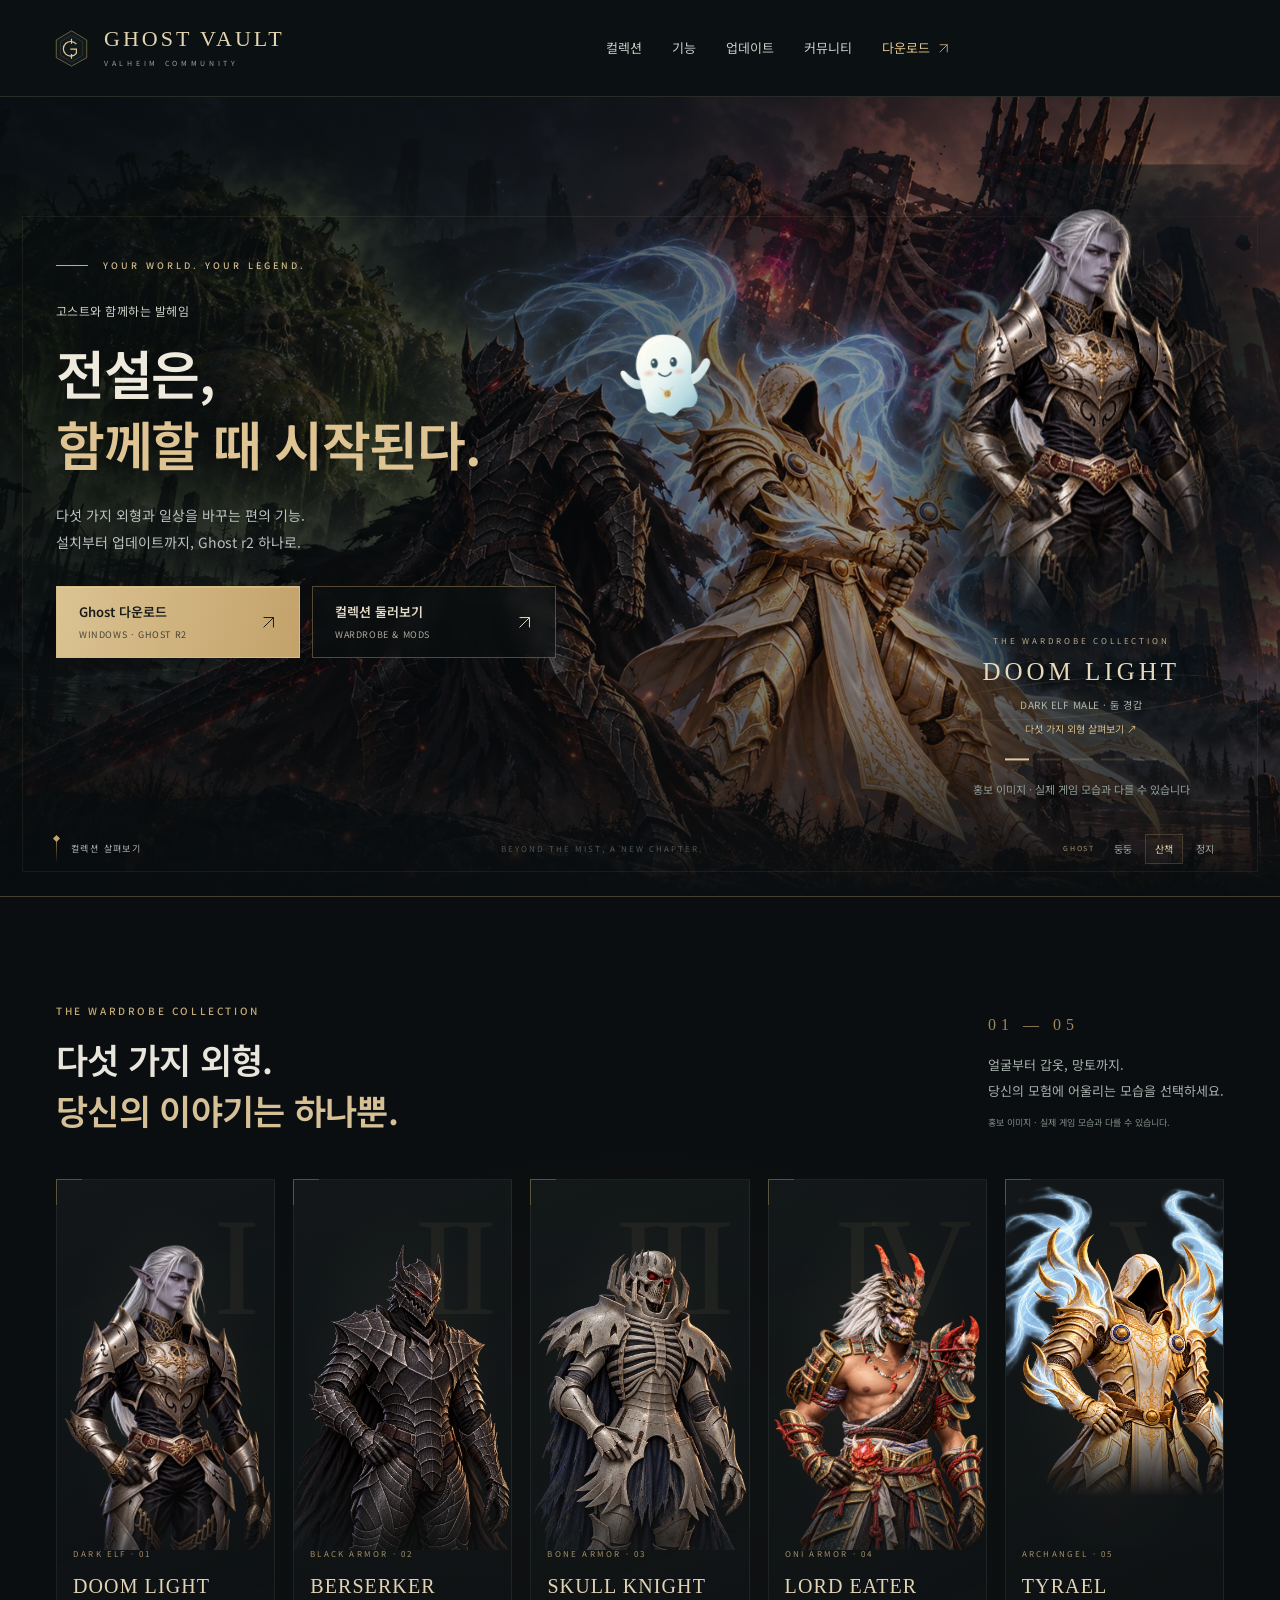
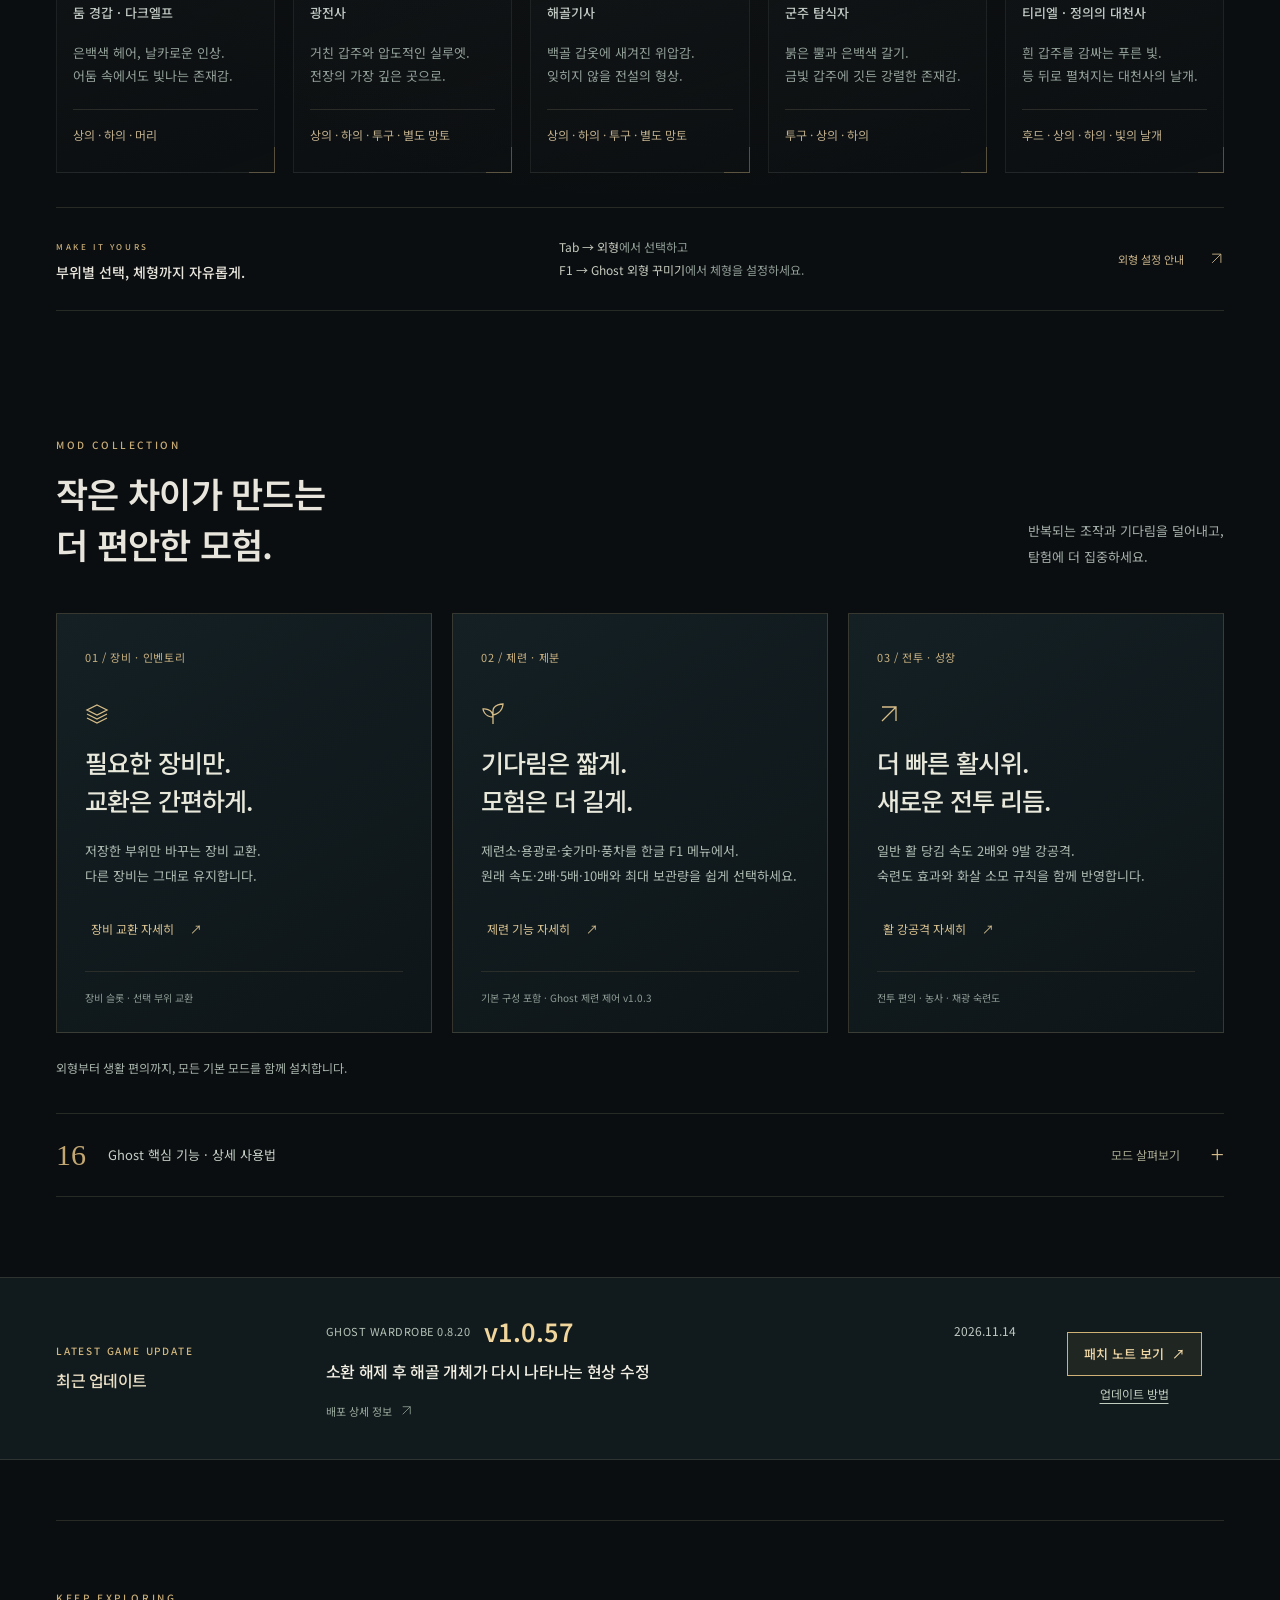
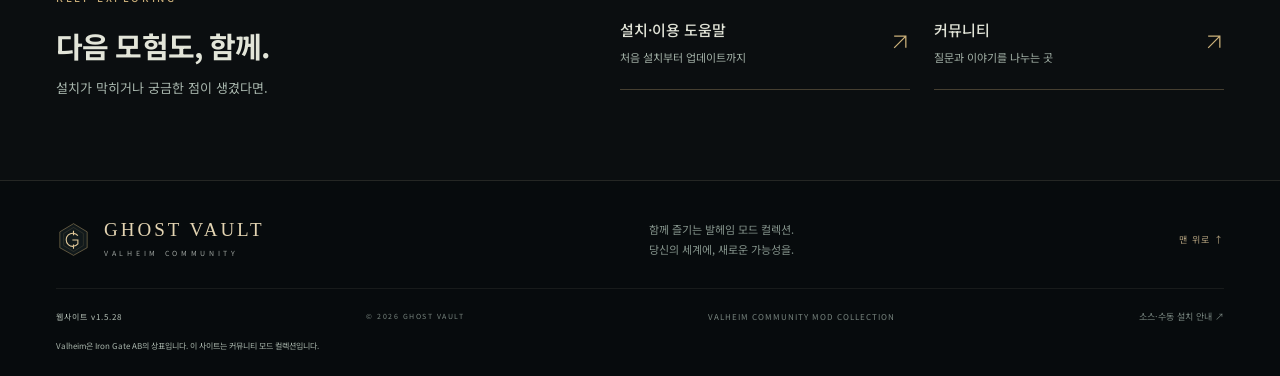
==== commit 783592a2: "List the local Lineage II music mod in site updates" ====
--- a/docs/index.html
+++ b/docs/index.html
@@ -113,7 +113,7 @@
  <div id="gh-records" role="tabpanel" aria-labelledby="gh-tab-mods" data-history-list></div>
  <div class="gh-footer">설치된 통합팩 버전은 Ghost r2에서 확인할 수 있습니다.</div>
 </dialog>
-<script id="ghost-update-history-data" type="application/json">{"siteUpdates":[{"id":"module:GhostSmelterControl:1.0.3","kind":"module","component":"GhostSmelterControl","version":"1.0.3","date":"2026-10-31","title":"Ghost F1 설정을 한글 이름·버튼·설명으로 정리","changes":["한글 설정의 선택 버튼과 직접 입력 기능이 실제 F1 구조에서도 연결되도록 보완했습니다.","생산 속도를 원래 속도·2배·5배·10배로 선택하고 현재 배수를 표시합니다. 최대 보관량은 개수로 설명합니다.","Ghost 외형·생활·성장과 지도 순간이동의 설정 40개를 한글로 정리했습니다. 발효는 분, 경험치·외형 크기는 배수, 날개 빛 농도는 퍼센트입니다.","설명을 각 항목 아래에도 표시합니다. 현재 미사용인 이전 설정과 조절 항목 없는 고정 활 기능도 명확히 안내합니다.","기존 개인 설정과 게임 동작을 유지합니다. 풍차의 바람 영향도 그대로입니다."],"notes":["게임을 종료하고 Ghost 런처를 다시 열면 자동으로 준비합니다. 런처 재설치나 통합팩 재다운로드는 필요하지 않습니다."]},{"id":"launcher:1.0.15","kind":"launcher","component":"launcher","version":"1.0.15","date":"2026-11-12","title":"HotbarSwitch 등 꺼 둔 모드의 설정 유지","changes":["기본 구성에 포함된 모드도 사용자가 끄면 다시 켤 때까지 꺼진 상태를 유지합니다.","자동 업데이트는 켜 둔 모드에 적용합니다. 꺼 둔 모드는 직접 업데이트해도 꺼진 상태를 유지합니다.","런처에서 프로필을 열 때 확인하고, 이후 정기 확인 간격은 5분입니다."]},{"id":"launcher:1.0.14","kind":"launcher","component":"launcher","version":"1.0.14","date":"2026-11-02","title":"고스트 구버전 중복 정리의 실제 런처 파일 검증 수정","changes":["1.0.13에서 DLL을 문자열로 읽어 중복 파일 검증이 일치하지 않던 문제를 수정했습니다.","실제 런처의 파일 전달 경로에서도 DLL 원본 바이트를 보존해 확인하도록 변경했습니다.","이미 최신인 통합팩에서도 확인된 구버전 고스트 파일을 백업 후 자동 정리합니다.","실제 화면·preload·내부 파일 처리 코드를 연결한 회귀 검사를 추가했습니다."],"notes":["통합팩·다른 모드·개인 설정·세이브와 기존 정리 안전 조건을 유지합니다.","게임과 런처를 완전히 종료 후 다시 실행하면 런처가 자동 업데이트됩니다."]},{"id":"launcher:1.0.13","kind":"launcher","component":"launcher","version":"1.0.13","date":"2026-11-02","title":"통합 전 고스트 모드 중복 파일 자동 정리","changes":["통합팩이 이미 최신인 기존 프로필도 구버전 고스트 중복 파일을 자동으로 확인합니다.","고스트 보우 시험판 0.1.0~0.1.2, 초기 강공격·활 당김·고스트 기본 조정의 확인된 배포 파일만 정리합니다.","통합팩 안의 정상 대체 파일을 SHA-256으로 확인하고, 원본을 GhostBackups에 검증 백업한 뒤 게임의 로딩 경로에서 제거합니다.","게임·다른 모드 관리자가 실행 중이거나 프로필이 바뀌면 작업을 중단하고 다음 검사에서 다시 시도합니다."],"notes":["직접 추가한 다른 모드, 설정, 세이브와 알 수 없는 수정 파일은 유지합니다.","Ghost r2 1.0.12는 완전히 종료 후 다시 실행하면 런처 자동 업데이트를 받습니다."]},{"id":"setup:2","kind":"setup","component":"setup","version":"1.5.7","date":"2026-10-31","title":"WoWArmors를 기본 구성에서 제외 · 필수 모드 28개","changes":["Ghost 외형과 필수 기능에서 사용하지 않는 WoWArmors를 자동 설치 대상에서 제외했습니다.","기존 런처가 새 구성 정보를 받아 28개 필수 모드만 준비합니다. 런처 재설치는 필요하지 않습니다.","와우 장비를 사용하지 않는 이용자는 Installed에서 WoWArmors를 펼쳐 Uninstall로 삭제할 수 있습니다. 이후 자동 준비에서 다시 설치하지 않습니다."],"notes":["WoWArmors는 별도 능력치가 있는 장비를 추가하는 모드입니다. 해당 장비의 보존을 위해 기존 설치분을 강제 삭제하지 않습니다. Ghost의 다섯 외형과 기존 제련·생활·전투 기능은 유지합니다."]},{"id":"module:GhostSmelterControl:1.0.2","kind":"module","component":"GhostSmelterControl","version":"1.0.2","date":"2026-10-31","title":"Ghost F1 설정을 한글 이름·버튼·설명으로 정리","changes":["생산 속도를 원래 속도·2배·5배·10배로 선택하고 현재 배수를 표시합니다. 최대 보관량은 개수로 설명합니다.","Ghost 외형·생활·성장과 지도 순간이동의 설정 40개를 한글로 정리했습니다. 발효는 분, 경험치·외형 크기는 배수, 날개 빛 농도는 퍼센트입니다.","설명을 각 항목 아래에도 표시합니다. 현재 미사용인 이전 설정과 조절 항목 없는 고정 활 기능도 명확히 안내합니다.","기존 개인 설정과 게임 동작을 유지합니다. 풍차의 바람 영향도 그대로입니다."],"notes":["게임을 종료하고 Ghost 런처를 다시 열면 자동으로 준비합니다. 런처 재설치나 통합팩 재다운로드는 필요하지 않습니다."]},{"id":"module:GhostSmelterControl:1.0.1","kind":"module","component":"GhostSmelterControl","version":"1.0.1","date":"2026-10-31","title":"풍차 처리 시간·보리 투입량 F1 설정 추가","changes":["Ghost 제련 제어에 풍차를 추가했습니다. Windmill의 Seconds와 Barley 설정으로 기준 처리 시간과 보리 한도를 조절합니다.","새 기본값은 기준 1초·보리 100개입니다. 바람 세기·가림과 생산물 묶음 배출 방식은 유지합니다.","기존 제련소·용광로·숯가마의 F1 설정과 다른 Ghost 게임 DLL은 유지합니다."],"notes":["게임을 종료하고 Ghost 런처를 열면 독립 모드 1.0.1을 자동으로 준비합니다. 런처 재설치는 필요하지 않습니다."]},{"id":"launcher:1.0.12","kind":"launcher","component":"launcher","version":"1.0.12","date":"2026-10-31","title":"모드 목록 스크롤·창 크기 저장 처리 개선","changes":["자동 준비 안내 아래 모드 목록이 화면 밖으로 잘려 휠 스크롤이 되지 않던 높이 제한 오류를 수정했습니다.","설치된 모드와 온라인 목록이 창 크기에 맞춰 스크롤되도록 화면 배치를 보완했습니다.","창 크기 저장과 실행 중인 프로그램 확인을 비동기로 처리해 화면 처리를 막는 작업을 줄였습니다.","창 크기 저장 순서와 종료 시 최종 상태 저장을 보완했습니다."],"notes":["필수 모드 29개와 게임 모드 DLL·설정은 변경하지 않았습니다.","1.0.11은 런처를 다시 실행하면 자동 업데이트됩니다. 이전 버전은 홈페이지의 설치 파일로 교체할 수 있습니다."]},{"id":"launcher:1.0.11","kind":"launcher","component":"launcher","version":"1.0.11","date":"2026-10-31","title":"단일 실행 파일 설치·Windows 자동 업데이트 오류 수정","changes":["홈페이지의 기본 다운로드를 압축 해제가 필요 없는 Windows 설치 EXE로 통일했습니다.","설치 파일을 실행하면 기존 런처를 교체하고 자동으로 실행합니다. 기존 프로필과 모드 설정은 유지합니다.","Windows 기본 PowerShell 실행 실패와 런처 종료 시 교체 도구까지 종료되던 문제를 해결하도록 독립 실행 도구로 교체했습니다.","필수 모드 29개 자동 준비를 유지하며 실제 Windows에서 런처 종료 후 교체·재실행 과정을 검사합니다."],"notes":["1.0.10 이하는 홈페이지에서 이번 한 번 새 설치 파일을 실행해 교체하세요. 1.0.11부터 이후 런처 업데이트는 실행 시 자동 적용됩니다."]},{"id":"launcher:1.0.10","kind":"launcher","component":"launcher","version":"1.0.10","date":"2026-10-31","title":"새 프로필에서 필수 모드 자동 설치가 시작되지 않던 문제 수정","changes":["런처 설치 후 모드 목록이 비어 있던 자동 준비 시작 연결을 수정했습니다.","필수 모드 설치 계획과 설치 대상 확인·실패 처리·설정 보존 처리를 배포본에 포함했습니다.","배포 파일 검사에 실제 관리자 화면의 자동 준비 연결 확인을 추가했습니다."],"notes":["1.0.7 이상은 런처를 완전히 종료한 뒤 다시 실행하면 업데이트됩니다. 개별 모드 ZIP을 받을 필요가 없습니다."]},{"id":"launcher:1.0.9","kind":"launcher","component":"launcher","version":"1.0.9","date":"2026-10-31","title":"필수 모드 자동 준비 중 프로필 전환 차단 보완","changes":["필수 모드를 설치하는 동안 게임·프로필 전환과 프로필 내보내기 버튼을 잠가 설치 대상이 바뀌지 않게 했습니다.","필수 모드 29개 자동 설치·업데이트·누락 복구와 설치 완료 후 게임 실행 흐름을 유지합니다."],"notes":["1.0.7 이상 런처는 다시 실행하면 자동 업데이트됩니다. 게임 모드 DLL과 필수 구성 버전은 변경하지 않았습니다."]},{"id":"launcher:1.0.8","kind":"launcher","component":"launcher","version":"1.0.8","date":"2026-10-31","title":"런처 하나로 필수 모드 29개 자동 준비","changes":["런처를 열면 Valheim의 마지막 사용 프로필을 열고, 처음에는 Default 프로필을 준비합니다.","공식 필수 모드 29개를 자동 설치하고, 누락·비활성화된 패키지를 복구합니다. Ghost 통합팩과 제련 제어의 새 배포도 자동 적용합니다.","설치 진행·대기·실패 원인과 준비 완료를 표시하고, 필수 구성이 준비된 뒤 모드를 적용해 게임을 실행합니다.","외부 모드는 확인된 배포 버전을 기준으로 내려받으며, 파일 크기와 SHA-256을 검증합니다. 준비된 패키지는 다시 받지 않습니다.","홈페이지는 런처 다운로드 중심으로 안내하고, 개별 ZIP은 비상 복구에만 사용하도록 정리했습니다."],"notes":["1.0.7 사용자는 런처를 열면 자동 업데이트됩니다. 1.0.6 이하는 처음 한 번 새 런처 설치가 필요합니다.","개인 설정값은 자동으로 동기화하지 않습니다. 게임이 실행 중이면 설치를 기다립니다."]},{"id":"launcher:1.0.7","kind":"launcher","component":"launcher","version":"1.0.7","date":"2026-10-30","title":"런처 자동 업데이트·자동 재실행","changes":["실행할 때 Ghost 런처의 새 버전을 확인하고 자동으로 내려받아 교체한 뒤 다시 실행합니다.","배포 파일의 출처·크기·SHA-256을 검증하고, 설치된 모드·프로필·개인 설정은 유지합니다.","다운로드나 검증에 실패하면 다시 시도하거나 현재 버전으로 계속할 수 있습니다."],"notes":["1.0.5·1.0.6 등 이전 런처는 처음 한 번 1.0.7을 직접 설치해야 합니다. 이 버전부터 이후 런처 업데이트를 자동 적용합니다."]},{"id":"site:1.5.0","kind":"site","version":"1.5.0","date":"2026-10-30","title":"소개와 설치 동선 전면 정리","changes":["메인은 외형 컬렉션·기능·최근 소식 순서로 구성하고, 설치 안내를 전용 페이지로 옮겼습니다.","설치와 업데이트를 상황별로 구분하고, 기본 모드는 하나의 전체 설치 경로로 연결했습니다.","전체 모드 목록에 제련 제어를 포함하고 상세 사용법·수동 설치·도움말을 유지했습니다."],"notes":[]},{"id":"site:1.4.22","kind":"site","version":"1.4.22","date":"2026-10-30","title":"제련 모드 필수 설치 연결","changes":["제련 편의 모드를 Ghost 통합팩의 필수 설치 항목으로 연결했습니다.","전체 모드 설치 버튼으로 통합팩과 제련 모드를 같은 프로필에 함께 설치하도록 안내를 통일했습니다.","기존 이용자의 누락 모드 추가와 두 ZIP의 수동 설치 안내를 정리했습니다."],"notes":[]},{"id":"site:1.4.21","kind":"site","version":"1.4.21","date":"2026-10-30","title":"설치·업데이트 안내 정리","changes":["설치 안내를 메인 화면 다음에 배치하고 런처 설치·통합팩 설치·게임 실행의 3단계로 정리했습니다.","런처 다운로드를 한곳으로 모으고 제련 편의 모드는 선택 설치 항목으로 구분했습니다.","ZIP 직접 다운로드와 소스 파일은 수동 설치 안내로 모았습니다."],"notes":[]},{"id":"site:1.4.20","kind":"site","version":"1.4.20","date":"2026-10-30","title":"둠 창 수직·곡괭이 공격 방향·활 실제 당김 접점 수정","changes":["장병기 대기에서 무기를 두 손 사이 방향으로 눕히던 보정을 제거하고, 원본 Weapon_R_Bone 방향과 자루의 끝 방향을 맞춥니다. 원본 팔 자세는 유지하며 한손 창에도 같은 원본 부착 기준을 적용합니다.","곡괭이와 양손 무기의 앞뒤를 원본 부착 방향에 맞춥니다. 실제 공격·막기·후진 등 네이티브 동작에서는 무기를 두 손 사이 축으로 다시 회전시키지 않고 게임 무기의 실제 방향을 유지하며 외형용 손목만 네이티브 손바닥에 맞춥니다.","활은 대기·막기·이동 중 빈 보조 손을 시위로 추적하지 않습니다. 실제 당김 중의 양손 부착점으로 접점을 맞추며, 잘못 추정했던 약5cm 시위 대신 이번 가는나무 활의 약89cm 실제 당김 간격을 사용합니다. 약89cm를 고정값으로 넣은 것은 아니며 무기·프레임의 실제 값을 읽습니다.","활 조준에서 손목 회전과 그에 따른 손바닥 오프셋을 함께 계산합니다. 팔 길이를 유지하는 두 관절 보정을 사용하며 몸통·다리의 원본 준비 자세와 접지 기준은 유지합니다. 도달 불가능한 준비 초반은 강제 변형하지 않습니다.","주축 추정의 단일 시작 방향 문제를 보완했습니다. 원본82뼈·407클립·갑옷 자산·체형, 다른 외형, 다른13DLL, 활 밸런스·발사·판정·인벤토리·개인cfg·수리도구 카메라·런처1.0.5를 유지합니다.","제공된 철 장병기·철 곡괭이·가는나무 활·철 둔기+방패의38개 실제 캡처 입력을 호스트에서 재생하고 위아래 조준을 추가 검사했습니다. 이는 새 수정본의 실제 Valheim/GPU/친구 실행 확인과 구분합니다."],"notes":["홈페이지 이미지는 실제 게임 화면이 아닌 홍보 일러스트입니다."]},{"id":"site:1.4.19","kind":"site","version":"1.4.19","date":"2026-10-29","title":"둠 무기 형상 기준 접점·활 조준 공중 회전 보완","changes":["1.0.38에서 네이티브 보조 손을 실제 무기 접점으로 간주했던 보정을 대체했습니다. 창·양손검 계열은 렌더 메시에서 자루 축과 손잡이를 읽어 원본 두 손의 쥔 지점에 맞추며, 빈 보조 손을 쫓아 원본 팔 자세를 바꾸지 않습니다.","활은 자루 무기와 다른 방식으로 손잡이·활 면·시위 위치를 읽습니다. 활 손잡이를 잡는 손과 시위를 당기는 손을 별도로 맞추고, 장전된 화살·비활성 장식은 활의 형상 계산에서 제외합니다. 실제 화살 크기와 기존 효과 표시는 유지합니다.","활 조준 방향을 맞추려고 몸통 전체를 회전시키던 보정을 제거했습니다. 서서 당길 때는 실제 원본 Atk01_Bow의 준비 구간 키를 실제 충전율로 재생하고, 시위/활 방향에 맞추는 보정은 팔에만 적용합니다. 이동 중에는 기존 게임 동작을 읽는 경로를 유지합니다.","접지 중 조준할 때 원본 서기 자세의 발 기준 높이를 유지합니다. 메시 좌표축이 회전된 경우도 실제 캐릭터 위쪽 방향으로 높이를 계산하여 조준하면서 몸이 떠오르거나 비틀리는 경로를 보완했습니다.","승인된 원본 체형·얼굴·전체 원본 데이터·기본 걷기/달리기·장신구 부착·수납 정리·수리 도구와 카메라의 원래 동작을 유지합니다. 실제 게임 뼈·무기·공격 판정·인벤토리·개인cfg·다른13DLL·런처1.0.5는 변경하지 않습니다."],"notes":["홈페이지 이미지는 실제 게임 화면이 아닌 홍보 일러스트입니다."]},{"id":"site:1.4.18","kind":"site","version":"1.4.18","date":"2026-10-29","title":"둠 양손 무기 접점·활 상하 조준·방향별 이동 보완","changes":["사용자 확인에 따라 수리·건설 도구 대기의 카메라 자동 회전은 발헤임 원래 동작 그대로 유지합니다. 카메라·입력·수리 도구 로직을 패치하지 않습니다.","양손검·양손둔기·장병기·양손 지팡이·석궁의 실제 두 손 접점을 하나의 강체 무기 좌표로 계산합니다. 양쪽 팔은 원본 길이를 유지하는 외형 전용 두 관절 보정으로 손잡이에 맞추며 실제 무기·충돌·판정은 이동하지 않습니다. 쌍단검·한손창·검+방패에는 양손 단일무기 보정을 적용하지 않습니다.","활을 당기거나 조준할 때 수평으로 남는 동작을 보완했습니다. 활을 쥔 손과 시위를 당기는 손의 축을 실제 조준 방향에 맞추고 두 손 접점을 함께 보정합니다. 위·정면·아래 조준과 당김/유지/해제 및 친구 화면의 동기화 look 방향을 구분해 반영합니다.","정방향 이동은 승인된 리니지2 원본 걷기·달리기를 유지합니다. 받은 원본에는 뒤걷기/옆걷기 전용 클립이 없어, 후진·옆이동은 발헤임의 실제 방향별 동작을 원본 길이의 외형 뼈로 읽습니다. 캐릭터를 카메라 쪽으로 강제로 돌리지 않습니다.","창/양손 무기의 손 내부 grip 좌표에 부모 모델 크기를 정확히 한 번 적용합니다. 큰 월드 좌표에서도 손바닥 방향과 팔 회전 계산은 외형 내부 좌표를 사용합니다. 기존 원본 체형·얼굴·407클립 데이터·장신구 몸 부착·무기 수납 정리와 다른13DLL/설정/인벤토리/런처1.0.5는 보존합니다."],"notes":["홈페이지 이미지는 실제 게임 화면이 아닌 홍보 일러스트입니다."]},{"id":"site:1.4.17","kind":"site","version":"1.4.17","date":"2026-10-29","title":"둠 창 손잡이·활 당김/유지·달리기 장신구 부착 수정","changes":["둠의 승인된 원본 체형·얼굴 비율·82뼈·기존 대기/걷기/숙인 달리기와 다른 외형은 유지합니다.","창·장병기는 대기 중 손에서 벗어나는 원본 무기 helper 대신, 원본 손잡이의 손 내부 좌표와 실제 손바닥 방향으로 위치와 회전을 맞춥니다. 다른 무기·방패의 기존 정렬은 유지합니다.","활은 발사 전 당김·완충전 유지·조준 동작도 실제 게임 애니메이터에서 읽어 원본 길이의 시각 뼈에 반영합니다. 로컬 당김 상태와 무기에 지정된 동기화 draw 상태를 함께 확인하며, 이미 동작하던 발사·취소 경로를 유지합니다.","장신구·유틸리티·노출된 장비 장식·등 수납 장비의 메시 표시를 실제 다크엘프 몸의 해당 부위에 연결합니다. 허리·가슴·머리 등 부위별 고정 장식과 여러 뼈에 걸친 스킨 장식을 구분해 숙인 달리기 중에도 몸을 따라갑니다.","장신구 교체·해제·외형 전환·비활성·파괴 시 표시 사본과 보조 뼈를 정리하고 원래 렌더러를 복원합니다. 실제 게임 뼈·장비 스크립트·충돌·인벤토리·개인cfg·다른13DLL·런처1.0.5는 유지합니다."],"notes":["홈페이지 이미지는 실제 게임 화면이 아닌 홍보 일러스트입니다."]},{"id":"site:1.4.16","kind":"site","version":"1.4.16","date":"2026-10-29","title":"광전사 공통 체형 업데이트 안내","changes":["통합팩1.0.34/외형0.8.16의 둠·해골기사·군주 탐식자 공통 광전사 체형 변경을 버전과 업데이트 내역에 반영했습니다.","기존5종 홍보 이미지·티리엘 날개·한글 글꼴·닫기 X 정렬·게시판·이력을 유지합니다."],"notes":["홈페이지 이미지는 실제 게임 화면이 아닌 홍보 일러스트입니다."]},{"id":"site:1.4.15","kind":"site","version":"1.4.15","date":"2026-10-29","title":"광전사 공통 체형 업데이트 안내","changes":["통합팩1.0.34/외형0.8.15의 둠·해골기사·군주 탐식자 공통 광전사 체형 변경을 버전과 업데이트 내역에 반영했습니다.","기존5종 홍보 이미지·티리엘 날개·한글 글꼴·닫기 X 정렬·게시판·이력을 유지합니다."],"notes":["홈페이지 이미지는 실제 게임 화면이 아닌 홍보 일러스트입니다."]},{"id":"site:1.4.14","kind":"site","version":"1.4.14","date":"2026-10-29","title":"광전사 공통 체형 업데이트 안내","changes":["통합팩1.0.34/외형0.8.14의 둠·해골기사·군주 탐식자 공통 광전사 체형 변경을 버전과 업데이트 내역에 반영했습니다.","기존5종 홍보 이미지·티리엘 날개·한글 글꼴·닫기 X 정렬·게시판·이력을 유지합니다."],"notes":["홈페이지 이미지는 실제 게임 화면이 아닌 홍보 일러스트입니다."]},{"id":"site:1.4.13","kind":"site","version":"1.4.13","date":"2026-10-29","title":"티리엘 반투명한 빛·색감·흩어지는 날개 끝","changes":["원작 스크린샷을 기준으로 진한 파랑·보라와 넓은 면의 농도를 낮추고 배경이 비치는 청백색 빛을 보완했습니다.","기존 포즈·갑옷과 위로 흐르는 방향을 유지하며, 날카로운 날개 끝이 흐려지도록 수정했습니다.","기존 한글 글꼴과 X 중앙 정렬을 유지합니다."],"notes":["편집된 홍보 일러스트이며 실제 게임 캡처가 아닙니다.","게임 변경은 통합팩1.0.33/외형0.8.13에 포함합니다."]},{"id":"site:1.4.12","kind":"site","version":"1.4.12","date":"2026-10-29","title":"티리엘 날개 상향 흐름 수정 · 한글 글꼴과 X 정렬","changes":["기존 티리엘 일러스트 포즈와 갑옷을 살리고, 원작 참고 화면처럼 위로 솟아 바깥으로 흐르는 날개 결을 반영했습니다. 메인 회전 이미지와 하단 컬렉션에 함께 적용합니다.","한글 제목·본문·업데이트 센터의 글꼴, 굵기와 간격을 정리했습니다.","업데이트 창과 안내 창의 X를 네모 버튼 정중앙에 고정했습니다."],"notes":["홈페이지 홍보 이미지이며 실제 게임 화면과 다를 수 있습니다.","게임 통합팩1.0.32·외형0.8.12·런처1.0.5는 유지합니다."]},{"id":"site:1.4.9","kind":"site","version":"1.4.9","date":"2026-10-29","title":"한글 글꼴 통일과 티리엘 실제 날개 사진","changes":["한글 전체를 동일한 한국어 가변 글꼴로 표시해 문장 안의 굵기 차이를 정리했습니다.","업데이트 안내와 모바일 글자 크기·정렬을 보완했습니다.","티리엘 메인 회전 이미지와 컬렉션 카드를 실제 구현 게임 사진으로 교체했습니다."],"notes":["티리엘 사진은 사용자 제공 실제 게임 화면이며 최신 밝기·크기 조정 전 촬영본입니다.","게임 통합팩1.0.32와 런처1.0.5는 유지합니다."]},{"id":"site:1.4.8","kind":"site","version":"1.4.8","date":"2026-10-29","title":"티리엘 날개 크기 90%·투명도와 빛 겹침 완화 적용 후보","changes":["비교 사진 기준으로 티리엘 플레이어 날개의 표시 크기를 1.0.31의 90%로 조정했습니다. 시뮬레이션 크기·바람·입자·강성·장착 좌표는 유지합니다.","날개에 로딩된 알파 혼합 셰이더를 우선 선택하고, 두 겹의 투명도 예산을 분배해 겹침이 흰색으로 누적되는 현상을 줄입니다. 색 강도를 제한하며, 알파 셰이더가 없으면 낮은 강도의 투명 가산 혼합을 사용합니다.","기존 원본 모델·텍스처·가중치와 물리 솔버를 보존했습니다. 90%는 비교 사진을 바탕으로 한 표시 보정값이며 원작의 정확한 실측 배율을 뜻하지 않습니다."],"notes":["홍보 일러스트는 실제 게임 화면과 다를 수 있습니다.","플레이어용 원본 모델과 cloth 연결을 사용합니다. 원작 shader/solver 자체는 포함되지 않으며 실제 게임 시각·친구 화면·성능은 미확인입니다."]},{"id":"site:1.4.7","kind":"site","version":"1.4.7","date":"2026-10-28","title":"티리엘 플레이어 원본 날개와 cloth 이동 반응 적용 후보","changes":["1.0.30에서 날개가 천처럼 접히고 앞으로 쏠리는 실제 게임 피드백에 따라 물리·뼈 연결 경로를 수정했습니다.","원본 APP에서 누락됐던 입자별 blend/animation fraction, parent/tangent 연결과 47개 3점 연결·질량 보정 계수를 복원했습니다. 원본 메시·31개 뼈·가중치·크기는 유지합니다.","원본 eBendModel=1의 별도 3점 자료로 rest-curvature 계산을 재구성하고, 물리 결과와 원래 자세를 입자별 원본 비율로 섞습니다. 임의 확대·사인파·새 강성 값은 사용하지 않습니다."],"notes":["홍보 일러스트는 실제 게임 화면과 다를 수 있습니다.","플레이어용 원본 모델과 cloth 연결을 사용합니다. 원작 shader/solver 자체는 포함되지 않으며 실제 게임 시각·친구 화면·성능은 미확인입니다."]},{"id":"site:1.4.6","kind":"site","version":"1.4.6","date":"2026-10-28","title":"티리엘 플레이어 원본 날개와 cloth 이동 반응 적용 후보","changes":["티리엘 망토의 기본 날개를 NPC S15에서 플레이어용 Wings of Justice(trophy_glo026_stor) 원본 모델로 교체했습니다. 원본의 장식·가닥 메시와 가중치를 보존합니다.","원본 Barbarian 캐릭터의 키와 HP_chestBack 장착점으로 착용 비율을 계산합니다. 기존 키1.6배 제한이나 별도 가닥 굵기 조작은 사용하지 않습니다.","원본 ClothData의 입자39개·고정점9개·실제 제약111개·가닥 뼈28개 연결로 달리기·정지·회전·바람에 반응합니다. 원본 SIMD 패딩 입자와 제약은 제외합니다."],"notes":["홍보 일러스트는 실제 게임 화면과 다를 수 있습니다.","플레이어용 원본 모델과 cloth 연결을 사용합니다. 원작 shader/solver 자체는 포함되지 않으며 실제 게임 시각·친구 화면·성능은 미확인입니다."]},{"id":"site:1.4.5","kind":"site","version":"1.4.5","date":"2026-10-28","title":"티리엘 원본 S15 날개 애니메이션 적용 후보","changes":["티리엘 망토 날개에 제공된 S15 원본 메시·115관절·3.3초 애니메이션을 연결했습니다. 기존 임의 곡선 대신 원본 트랙을 재생합니다.","NPC 원본의 큰 단위를 캐릭터 키에 맞게 줄였습니다. 망토 단독은 몸이나 갑옷을 바꾸지 않으며, 기존 날개 크기·밝기·농도 설정을 유지합니다.","어깨·팔의 원본 FX 표면을 반투명 원본 텍스처 기반으로 표시하고 무늬를 흐르게 합니다. 원작 셰이더 그래프가 없으므로 빛 재질은 발헤임용으로 재구성했습니다."],"notes":["홍보 일러스트는 실제 게임 화면과 다를 수 있습니다.","S15 NPC 원본을 착용 크기로 변환했습니다. 플레이어 전용 날개와 동일성·실제 게임 시각·친구 화면은 미확인입니다."]},{"id":"site:1.4.4","kind":"site","version":"1.4.4","date":"2026-10-27","title":"티리엘 목 피부와 갑옷 빛·날개 가시성 수정","changes":["티리엘 후드와 상의에 광전사에서 가져온 목 피부를 추가하던 표시를 제외했습니다. 원래 후드·검은 베일과 갑옷은 그대로 유지합니다.","다른 닫힌 투구의 원작 목과 플레이어 목이 겹치는 범위를 줄이고, 광전사·해골기사의 보충 목에 남던 경계 아래 삼각형을 정확히 잘랐습니다. 원작 상부 목 연결부, 군주 탐식자의 노출 피부, 열린 둠 얼굴은 보존합니다.","날개 기본 펼침 크기·가닥 폭·농도를 높였고 TyraelWingBrightness(기본1.8)를 추가해 옷 효과와 밝기를 분리했습니다.","옷 효과의 폭과 농도를 높이고 발생 위치를 갑옷 바깥으로 옮겨 어깨·손목에서 보이도록 조정했습니다."],"notes":["홍보 일러스트는 실제 게임 화면과 다를 수 있습니다.","실제 게임 효과의 밝기·가림·친구 화면은 적용 후 확인이 필요합니다."]},{"id":"site:1.4.3","kind":"site","version":"1.4.3","date":"2026-10-27","title":"티리엘 효과 크기 오류와 은은한 빛 수정 안내","changes":["옷 효과만 비정상적으로 확대될 수 있던 내부 단위/모델 배율 계산을 수정했습니다. 효과는 실제 몸 크기에 맞춰 생성합니다.","어깨·손목 효과를 몸 표면 가까이에서 보일 듯 말 듯하게 일렁이는 짧고 옅은 빛으로 줄였습니다. 기존 개인 밝기 설정이 높아도 옷 효과의 농도는 낮게 유지합니다.","날개는 망토 외형을 선택했을 때만 별도로 표시합니다. 등 뒤의 가는 가닥이 부드럽게 휘고 말리며 빛무늬가 흐르도록 수정했습니다.","중복된 양면 삼각형으로 빛이 두 배 더해지던 부분을 제거하고, 효과 재질의 기존 변형·잘라내기 설정이 섞이지 않도록 제한했습니다."],"notes":["홍보 일러스트는 실제 게임 화면과 다를 수 있습니다.","실제 게임 효과의 밝기·가림·친구 화면은 적용 후 확인이 필요합니다."]},{"id":"site:1.4.2","kind":"site","version":"1.4.2","date":"2026-10-27","title":"티리엘 빛의 날개와 부드러운 불길 안내","changes":["티리엘 빛의 날개를 망토 외형에서 따로 선택하는 방법을 추가했습니다.","어깨·팔의 고체 FX를 반투명하게 움직이는 빛의 띠로 교체한 통합팩1.0.26 안내를 반영합니다.","날개 크기·농도와 효과 움직임 설정을 안내합니다. 기존 다섯 홍보 이미지는 유지합니다."],"notes":["홍보 일러스트는 실제 게임 화면과 다를 수 있습니다.","실제 게임 효과의 밝기·가림·친구 화면은 적용 후 확인이 필요합니다."]},{"id":"site:1.4.0","kind":"site","version":"1.4.0","date":"2026-10-27","title":"티리엘을 포함한 다섯 가지 외형과 빛 효과 안내","changes":["메인 외형 회전에 티리엘을 추가해5종이6초마다순환합니다.","외형선택버튼5개와하단티리엘카드를추가했습니다.","티리엘빛흐름/속도/밝기설정과현재Original체형안내를갱신했습니다.","통합팩1.0.25/Wardrobe0.8.5버전·다운로드·모드설명·이력을함께갱신합니다.","기존폰트에없던새한글글자를추가폰트로보완해다섯·흐름·밝기등의표시가빠지지않게했습니다."],"notes":["기존홈페이지디자인·게시판·과거기록을보존합니다.","이미지는프로모션/CPU모델미리보기이며실제게임화면과차이가있습니다."]},{"id":"site:1.3.1","kind":"site","version":"1.3.1","date":"2026-10-26","title":"네 가지 외형과 Windows 게시 호환 보정","changes":["메인 외형 회전에 군주 탐식자 홍보 이미지를 추가해 네 가지 외형을 차례로 표시합니다.","6초 자동 전환과 움직임 정지를 유지하고 외형 선택 버튼 네 개를 제공합니다.","하단 외형 컬렉션에 군주 탐식자 카드를 추가하고 안내 문구를 네 가지로 갱신했습니다.","Windows PowerShell에서 업데이트 기록이 중첩 배열로 저장되는 문제를 보정하고 오류 발생 위치를 표시합니다."],"notes":["홍보용 일러스트로 실제 게임 화면과 차이가 있을 수 있습니다.","통합팩 1.0.19와 런처 1.0.5 버전은 그대로 유지합니다."]},{"id":"site:1.2.0","kind":"site","version":"1.2.0","date":"2026-10-25","title":"홈페이지 메뉴와 이용 가이드 정돈","changes":["상단 메뉴를 업데이트·컬렉션·이용 가이드·커뮤니티로 정리했습니다.","업데이트 센터를 게임 업데이트·런처 업데이트·서비스 소식으로 나누고 최신 통합팩을 먼저 표시합니다.","처음 설치·버전 업데이트·문제 해결 안내를 이용 가이드 한곳에 모았습니다.","외형과 모드 컬렉션을 이어 배치하고 반복되던 설치 버튼·별도 안내 창·하단 안내를 정리했습니다.","최신 게임 업데이트 상단 표시와 이미지·초기 목록 처리 개선을 함께 유지합니다."],"notes":["게임 통합팩과 Ghost r2 앱 파일은 변경하지 않습니다."]},{"id":"launcher:1.0.5","kind":"site","component":"launcher","version":"1.0.5","date":"2026-10-24","title":"런처 표시 버전 통일과 배포 검사 강화","changes":["제목·설정·시작로그·프로필 내보내기 등에서 앱 실제버전1.0.5를 함께 사용합니다.","수동으로 적던 표시버전을 제거하고 package.json 버전을 단일 원본으로 사용합니다.","빌드 전 소스 표시버전 검사와 빌드 후 실제app.asar 내부버전·표시코드 검사를 필수 연결했습니다.","기존 공개서버 직접조회·30초 갱신·창복귀 확인·캐시우회·재귀복사완료대기를 유지합니다."],"notes":["기존프로필/모드/설정은 유지하며, 새바탕화면 아이콘으로 실행하세요. 이전고정아이콘은 이전앱을 실행할수 있습니다."]},{"id":"launcher:1.0.4","kind":"site","component":"launcher","version":"1.0.4","date":"2026-10-24","title":"런처 업데이트 확인 지연 개선","changes":["배포 조회를 예전 운영 PC 경유에서 공개 서버 직접 조회로 변경했습니다.","Ghost 업데이트를30초마다 별도 확인하고, 시작·프로필 진입·창 복귀·수동 확인 시 새 정보를 조회합니다.","고유 조회 주소와 캐시 우회 요청으로 이전 응답의 재사용을 줄였습니다.","최신 배포와 전체 목록을 함께 확인하고 오래된 응답이 저장된 새 버전을 덮지 못하게 했습니다.","모드 폴더 복사 완료를 기다려 설치·백업 완료 처리가 앞서지 않도록 수정했습니다."],"notes":["공개 서버에 새 배포가 올라온 뒤 확인 주기와 통신 시간이 필요합니다. 게시 자체가 완료되기 전에는 표시할 수 없습니다.","기존 프로필·모드·게임 설정은 유지하며 이번 런처 설치는 통합팩 버전을 변경하지 않습니다."]},{"id":"site:1.0.3","kind":"site","version":"1.0.3","date":"2026-10-24","title":"통합 업데이트 다운로드와 패치 기록 갱신","changes":["통합팩1.0.15와 런처1.0.5의 다운로드·버전별 상세패치기록을 갱신했습니다.","활 강공의 화살별피해1.5배·9발합13.5배 설명을 명확히 했습니다."],"notes":[]},{"id":"site:1.0.2","kind":"site","version":"1.0.2","date":"2026-10-24","title":"런처 변경 기록과 다운로드 갱신","changes":["업데이트 정보에 런처 분류를 추가했습니다.","런처 설치 파일과 소스 다운로드를1.0.4로 갱신했습니다."],"notes":[]},{"id":"site:1.0.1","kind":"site","version":"1.0.1","date":"2026-10-24","title":"안내와 사용 흐름 정리","changes":["활 모드 설명을 추가하고 포함 모드 수를 맞췄습니다.","메뉴 이름을 모드·사용법으로 정리하고 설치·업데이트 도움말을 추가했습니다.","안내 글씨의 크기와 대비를 보완했습니다.","게임·홈페이지·게시판 기록을 구분해 볼 수 있습니다."],"notes":["통합팩과 런처 버전은 그대로 유지합니다."]},{"id":"site:1.0.0","kind":"site","version":"1.0.0","date":"2026-10-24","title":"버전별 업데이트 기록과 게시판 연결","changes":["이전 버전 목록과 상세 변경 내용을 확인하는 업데이트 정보 창을 추가했습니다.","상단 메뉴와 하단에 자유게시판을 연결했습니다."],"notes":["앞서 적용한 홈페이지 기능을 기록에 정리했습니다."]},{"id":"board:1.0.0","kind":"board","version":"1.0.0","date":"2026-10-24","title":"로그인 없는 자유게시판","changes":["로그인 없이 글과 댓글을 작성할 수 있습니다.","작성 비밀번호로 수정·삭제하고 검색과 분류로 글을 찾을 수 있습니다."],"notes":["앞서 공개한 게시판 기능을 기록에 정리했습니다."]}],"schema":1,"currentVersion":"1.0.57","entries":[{"version":"1.0.57","date":"2026-11-14","title":"소환 해제 후 해골 개체가 다시 나타나는 현상 수정","changes":["해골 소환 해제 시 다른 구역에 저장된 내 소환 해골까지 월드에서 제거합니다.","진행 중인 소환도 함께 취소합니다. 다른 구역의 해골을 정리할 수 있도록 인벤토리 버튼을 계속 표시합니다."],"notes":["GhostR2에서 업데이트를 마친 뒤 게임을 다시 실행하세요.","발헤임 1.0.21 게임 DLL 대상 빌드와 자동 검증을 완료했습니다. 실제 플레이 화면 확인은 필요합니다."]},{"version":"1.0.56","date":"2026-11-14","title":"소환 해제 후 해골 이름표가 다시 나타나는 현상 수정","changes":["해제된 해골이 같은 네트워크 ID로 다시 로드돼도 이름표가 표시되지 않습니다.","네트워크 소유자가 없거나 몸체가 숨겨진 해골의 이름표를 감춥니다."],"notes":["GhostR2에서 업데이트를 마친 뒤 게임을 다시 실행하세요.","발헤임 1.0.21 게임 DLL 대상 빌드와 자동 검증을 완료했습니다. 실제 플레이 화면 확인은 필요합니다."]},{"version":"1.0.55","date":"2026-11-14","title":"인벤토리에 해골 소환 해제 버튼 추가","changes":["해골을 소환한 뒤 인벤토리(Tab)에서 내 해골을 한꺼번에 해제할 수 있습니다.","해제할 해골이 있을 때만 해골 소환 해제 버튼이 표시됩니다."],"notes":["GhostR2에서 업데이트를 마친 뒤 게임을 다시 실행하세요.","발헤임 1.0.21 게임 DLL 대상 빌드와 자동 검증을 완료했습니다. 실제 플레이 화면 확인은 필요합니다."]},{"version":"1.0.54","date":"2026-11-13","title":"낙하 피해 보호막 우선 흡수 및 해골 이름표 잔상 정리","changes":["보호의 스태프 보호막이 낙하 피해를 먼저 흡수합니다. 남은 피해만 체력에 적용합니다.","재소환 뒤 실제 개체와 연결이 끊기거나 화면에 따로 남은 해골 이름표를 제거합니다."],"notes":["GhostR2에서 업데이트를 마친 뒤 게임을 다시 실행하세요.","발헤임 1.0.21 게임 DLL 대상 빌드와 자동 검증을 완료했습니다. 실제 플레이 화면 확인은 필요합니다."]},{"version":"1.0.53","date":"2026-11-04","title":"재소환 후 유령 이름표·보호막 잔상 정리","changes":["재소환으로 해제되는 옛 해골은 즉시 이름표·순간이동 보류·추적 보정·보호막 이펙트 복구 대상에서 제외합니다. 게임의 원래 본체 해제 RPC는 그대로 실행합니다.","게임의 현재 개체 목록과 네트워크 유효성·생존·해제 상태를 확인해 본체 없는 이름·낮은 HP·보호막 0 잔상과 화면 캐시를 한 번에 정리합니다. 순간이동으로 화면이 초기화되기를 기다리지 않습니다.","옛 해골에서 새 해골로 HUD 연결이 바뀌는 경우 표시를 새 개체 기준으로 다시 구성합니다. 현재 살아 있는 해골의 실제 체력·보호막과 원래 시전 적용은 유지합니다.","최대 수 동시 소환·기존 해골 교체·무기 다양화·기본 비율의 여왕 버프 간격·정상 순간이동과 회복을 유지합니다."],"notes":["GhostR2에서 업데이트 완료 후 게임을 다시 실행하고 새로 소환하세요. 친구·전용 서버도 같은 버전으로 업데이트하세요.","동작 검사 253개·게임 DLL API 검사 107개·실제 Harmony 실행 검사 39개로 해제 지연·HUD 잔상·보호막 유지 경로를 확인합니다. 실제 게임 화면 검증은 별도입니다."]},{"version":"1.0.52","date":"2026-11-04","title":"해골 최대 수 동시 소환 · 실제 무기 종류 다양화 수정","changes":["해골 소환의 개체별 생성 전·생성 사이 대기 시간을 제거했습니다. 원래 공통 시전 동작 이후 최대 수가 한꺼번에 생성되며 기존 해골 교체와 원래 소환 한도를 유지합니다.","NPC 무기가 같은 숙련도 항목으로 묶여 있어도 실제 무기 프리팹과 종류로 구분해 배정합니다. 원래 사용 가능한 무기 종류가 3개이고 3마리를 소환하면 서로 다른 3종을 배정합니다.","게임이 실제 장비를 지급하는 GiveDefaultItems 직전에 해당 개체의 장비 목록에 배정 무기를 적용합니다. 코루틴 종료 후 다음 프레임에 장비가 생성되거나 아이템 초기화가 난수를 소비해도 무기 다양화가 유지됩니다.","배정한 원래 무기·방패를 저장해 친구 화면과 재접속에도 유지합니다. 공유 원본 프리팹·외부 장비·기존 UI 배치·동행과 보호막 기능은 변경하지 않습니다."],"notes":["GhostR2에서 업데이트 완료 후 게임을 다시 실행하세요. 이미 소환된 해골의 장비는 새 소환 때 교체됩니다. 친구·서버도 같은 버전으로 업데이트하세요.","동작 검사 244개·게임 DLL API 검사 105개·실제 Harmony 실행 검사 36개를 확인합니다. 실제 게임 화면 확인은 별도입니다."]},{"version":"1.0.51","date":"2026-11-04","title":"기존 해골 교체 소환 · 여왕 버프 기본 간격 복원","changes":["해골이 이미 있어도 매번 현재 최대 수의 새 해골을 소환합니다. 한도가 4라면 기존 4마리 또는 2마리에서 시전해도 새 4마리로 교체됩니다. 새 소환 성공에 따라 게임의 원래 네트워크 해제 처리로 오래된 해골이 교체됩니다.","새로 소환되는 해골끼리 활·창·검 계열과 방패 유무를 고르게 배정합니다. 기존 해골의 무기 구성 때문에 새 배치가 한 종류로 몰리지 않습니다.","여왕 등 보스 버프의 빈 컨테이너·텍스트 상자 대신 실제 아이콘과 그려진 글자만 측정합니다. 원래 HP와 버프 사이 간격을 보호막 오른쪽에도 같은 비율로 유지하며 불필요한 추가 여백을 없앴습니다.","UI 배율·음식에 따른 HP 크기 변경·세로 HP 배치에도 간격을 맞추고, 보호막 소진 시 버프를 기본 위치로 복원합니다. 기존 머리 위 숫자·남은 시간, 보호막 재충전, 동행·순간이동·회복 기능을 유지합니다."],"notes":["GhostR2에서 업데이트 완료 후 게임을 다시 실행하세요. 친구·전용 서버도 같은 통합팩으로 업데이트하세요.","동작 검사 240개·게임 DLL API 검사 99개·실제 Harmony 실행 검사 33개를 확인했습니다. 실제 Valheim 화면 확인은 별도로 필요합니다."]},{"version":"1.0.50","date":"2026-11-04","title":"최대 수 일괄 소환 · 해골 장비 분산 · 간결한 보호막 숫자와 남은 시간","changes":["해골 소환을 한 번 시전하면 현재 지팡이·숙련도 설정이 허용하는 최대 수까지 부족한 해골을 채웁니다. 이미 있는 살아 있는 해골은 체력·장비·보호막을 유지하며 최대 수에서는 새로 덮어 소환하지 않습니다.","기존 해골의 무기까지 고려해 적게 있는 활·창·검 계열을 우선 배정하고, 같은 계열 안에서는 방패 유무도 분산합니다. 원래 해골이 가질 수 있는 장비 안에서 조절하며 선택값을 저장해 친구 화면·재접속 후에도 같은 장비를 유지합니다.","동시에 시전해도 진행 중인 소환 자리를 함께 계산해 최대 수를 넘지 않게 하고, 실제 생성·능력치·명령·시전 자원 처리는 게임의 기존 소환 과정을 사용합니다.","내 캐릭터 머리 위 HP·방어막 수치·이름·막대를 없앴습니다. 방어막이 있을 때만 원래 이름 크기의 작은 남은 시간(예: 1:48)을 표시합니다.","해골은 이름 아래 HP 현재 / 최대치, 다음 줄에 방어막 잔량 / 최대치만 표시합니다. HP·방어막이라는 앞글자와 막대·배경 패널을 제거하고 숫자를 이름보다 약간 작게 표시합니다.","본인과 해골의 보호막 남은 시간은 이름보다 한 줄 위에 이름과 동일한 글자 크기로 표시하며, 보호막 소진·만료 시 즉시 숨깁니다. 숫자와 시간은 실제 효과 값에서 읽고 원격 해골은 동기화된 기록의 경과 시간을 반영합니다.","내 HP 오른쪽 파란 보호막은 유지합니다. 여왕 등 보스 버프의 아이콘·이름·준비/재사용 대기시간 전체가 겹치지 않도록, 실제 UI 크기와 배율을 확인해 보스 버프 묶음을 오른쪽으로 이동합니다. 보호막이 사라지면 원래 배치를 복원합니다.","보호막 재시전 충전·20m 적용 반경·순간이동 잔량과 시간 보존·100m 또는 10초 걸림 복귀·캐릭터 기준 해골 회복을 유지합니다."],"notes":["GhostR2는 켜둬도 업데이트를 자동 확인합니다. 업데이트 완료 후 게임만 다시 실행하세요. 친구·전용 서버도 같은 통합팩으로 업데이트하세요.","동작 검사 227개·게임 DLL API 검사 97개·실제 Harmony 실행 검사 33개를 배포 전에 확인합니다. 실제 Valheim 월드 화면 확인은 별도로 필요합니다."]},{"version":"1.0.49","date":"2026-11-04","title":"내 HP 오른쪽 방어막 · 본인 머리 위 수치 · 해골 HP·방어막 2줄 표시와 회복 개선","changes":["내 방어막 막대를 HP 막대의 화면 오른쪽에 같은 높이로 배치했습니다. 세로 HP 모양·크기·UI 배율을 따르며 막대에는 남은 수치를 간결하게 표시합니다.","본인 머리 위에도 방어막 잔량 / 최대치가 보입니다. 본인과 해골의 머리 위 표시는 위에 빨간 HP 막대·현재 / 최대 HP, 아래에 파란 방어막 막대·잔량 / 최대치를 표시합니다.","아군 해골의 체력 표시가 마우스를 떼면 숨겨지던 조건을 보완하고, 30m 안의 살아 있는 해골은 HP·방어막을 계속 확인할 수 있게 했습니다.","해골 HP 회복은 캐릭터 음식·회복 버프의 초당 회복량에 맞춰 개선했습니다. 설치된 Regeneration 모드의 회복량·주기 배율도 반영하며, 기존 회복이 더 빠르면 유지합니다.","먹이를 먹을 수 없는 소환 해골은 회복 호출 중에만 동물 배고픔 판정을 우회합니다. 회복 후·예외 시 즉시 원상 복구하며, 동물·야생 몬스터·원격 비소유 개체에는 적용하지 않습니다.","방어막 재시전 충전·20m 적용 범위·순간이동 시 잔량 보존·100m 또는 10초 걸림 복귀 조건을 유지합니다."],"notes":["게임과 GhostR2를 완전히 종료한 뒤 다시 실행하면 통합팩 1.0.49을 자동 준비합니다. 친구·전용 서버도 같은 버전으로 업데이트하세요.","동작 검사 186개·게임 DLL API 검사 68개·실제 Harmony 실행 검사 23개를 배포 전에 확인합니다. 실제 Valheim 월드 실행 확인은 별도로 필요합니다."]},{"version":"1.0.48","date":"2026-11-04","title":"내 HP 오른쪽 방어막 · 본인 머리 위 수치 · 해골 HP·방어막 2줄 표시와 회복 개선","changes":["내 방어막 막대를 HP 막대의 화면 오른쪽에 같은 높이로 배치했습니다. 세로 HP 모양·크기·UI 배율을 따르며 막대에는 남은 수치를 간결하게 표시합니다.","본인 머리 위에도 방어막 잔량 / 최대치가 보입니다. 본인과 해골의 머리 위 표시는 위에 빨간 HP 막대·현재 / 최대 HP, 아래에 파란 방어막 막대·잔량 / 최대치를 표시합니다.","아군 해골의 체력 표시가 마우스를 떼면 숨겨지던 조건을 보완하고, 30m 안의 살아 있는 해골은 HP·방어막을 계속 확인할 수 있게 했습니다.","해골 HP 회복은 캐릭터 음식·회복 버프의 초당 회복량에 맞춰 개선했습니다. 설치된 Regeneration 모드의 회복량·주기 배율도 반영하며, 기존 회복이 더 빠르면 유지합니다.","방어막 재시전 충전·20m 적용 범위·순간이동 시 잔량 보존·100m 또는 10초 걸림 복귀 조건을 유지합니다."],"notes":["게임과 GhostR2를 완전히 종료한 뒤 다시 실행하면 통합팩 1.0.48을 자동 준비합니다. 친구·전용 서버도 같은 버전으로 업데이트하세요.","동작 검사 181개·게임 DLL API 검사 65개·실제 Harmony 실행 검사 20개를 배포 전에 확인합니다. 실제 Valheim 월드 실행 확인은 별도로 필요합니다."]},{"version":"1.0.47","date":"2026-11-04","title":"본인·해골 방어막 재시전 경로 누락 수정 · 실제 충전과 표시 갱신 · 반경 20m 유지","changes":["이미 방어막이 있을 때 게임이 기존 적용 함수를 거치지 않고 직접 갱신하는 경로를 처리해, 본인과 해골 모두 재시전 충전이 적용되도록 수정했습니다.","예: 최대 300·잔량 55 → 재시전 후 300 / 300. 숙련도 등으로 새 최대치가 350이면 350 / 350으로 갱신합니다.","공통 시간 갱신·최대치 계산 후 실제 소모량을 초기화합니다. 순간이동 복원·HUD 읽기·레벨 계산만으로 방어막을 채우지 않습니다.","반경 20m, 내 HP 옆 막대·해골 방어막 숫자, 100m·10초 자동 복귀와 고속 추적을 유지합니다."],"notes":["게임과 GhostR2를 완전히 종료한 뒤 다시 실행하면 통합팩 1.0.47을 자동 준비합니다. 친구·전용 서버도 같은 버전으로 업데이트하세요.","동작 검사 153개·게임 DLL API 검사 57개·실제 Harmony 실행 검사 16개를 배포 전에 확인합니다. 실제 Valheim 월드 실행 확인은 별도로 필요합니다."]},{"version":"1.0.46","date":"2026-11-04","title":"보호의 스태프 적용 반경 20m로 확대 · 재시전 방어막 충전·실시간 표시 유지","changes":["보호의 스태프가 주변 아군에게 방어막을 주는 적용 반경을 20m(지름 40m)로 넓혔습니다.","플레이어·소환 해골 등 원래 시전이 허용하던 대상에게 적용합니다. 다른 마법과 적의 범위 공격은 변경하지 않습니다.","실제 적용 범위와 구체 충돌 반경을 함께 맞추며, 시각 효과 자체를 크게 늘리지 않습니다.","재시전 시 이번 시전의 최대 방어막으로 충전하고 내 HP 옆 막대·해골 방어막 수치에 실시간 반영합니다. 100m·10초 자동 복귀와 고속 추적도 유지합니다."],"notes":["게임과 GhostR2를 완전히 종료한 뒤 다시 실행하면 통합팩 1.0.46을 자동 준비합니다. 친구·전용 서버도 같은 버전으로 업데이트하세요.","동작 검사 150개와 실제 제공 게임 DLL의 API 검사 54개 통과. 실제 Valheim 월드 실행 확인은 별도로 필요합니다."]},{"version":"1.0.45","date":"2026-11-04","title":"보호의 스태프 재시전 시 방어막을 새 최대치로 충전 · 내 HP·해골 방어막 수치 즉시 반영","changes":["보호의 스태프로 이미 방어막이 있는 대상에게 다시 시전하면, 이번 시전의 최대 방어막으로 충전합니다. 예: 최대 300·잔량 55 → 재시전 후 300 / 300.","300으로 고정하거나 기존 방어막에 더하지 않습니다. 숙련도 등에 따라 새 최대치가 350이면 350 / 350으로 갱신합니다. 내 HP 옆 막대와 해골 방어막 숫자에도 반영합니다.","실제 재시전일 때만 충전합니다. 순간이동 복원·대기·HUD 확인은 방어막을 회복시키지 않습니다. 기존 100m·10초 자동 복귀와 고속 추적은 유지합니다."],"notes":["게임과 GhostR2를 완전히 종료한 뒤 다시 실행하면 통합팩 1.0.45를 자동 준비합니다. 친구·전용 서버도 같은 버전으로 업데이트하세요.","동작 검사 137개와 실제 제공 게임 DLL의 API 검사 49개 통과. 실제 Valheim 월드 실행 확인은 별도로 필요합니다."]},{"version":"1.0.44","date":"2026-11-03","title":"해골 자동 복귀 100m·10초 기준 · 고속 추적 · 검은 로딩 화면 충돌·반복 작업 수정 · 내 방어막 막대","changes":["자동 복귀는 100m 이상 떨어지거나, 실제로 이동해야 할 해골이 10초 이상 움직이지 못한 경우에만 시도합니다. 정상 대기·전투 시간은 걸림에서 제외합니다.","20m 이상 뒤처지면 이동속도를 최대 6배로 높여 달려 따라오고 8m 이내에서 원래 속도로 돌아옵니다. 가까이 붙으면 걸어서 물러납니다.","순간이동 로딩 중 공유 지역 목록을 건드리던 경로를 분리하고, 합류·충돌 탐색·이펙트 복구를 프레임별로 분산했습니다. 같은 도착 좌표의 반복 이동·강제 전송을 제거했습니다.","내 HP 옆에 같은 모양의 파란 방어막 막대와 남은 흡수량 / 최대 흡수량을 실시간 표시합니다. 해골 방어막 표시·상태 유지도 보존합니다."],"notes":["게임과 GhostR2를 완전히 종료한 뒤 다시 실행하면 통합팩 1.0.44를 자동 준비합니다. 친구·전용 서버도 같은 버전으로 업데이트하세요.","자동 검사 170개 통과. 실제 Valheim 월드에서 화면·프레임 시간·서버 실행 확인은 별도로 필요합니다."]},{"version":"1.0.43","date":"2026-11-03","title":"해골 비전투 추적·대기 거리 확대 · 가까워지면 바깥쪽으로 물러나기","changes":["순간이동 도착뿐 아니라 적이 없을 때 평소 따라오기·대기 거리도 넓혔습니다.","가까운 거리에서 멈추기만 하던 기본 동작을 보완해, 몸 사이 여유가 부족하면 바깥쪽으로 걸어 물러납니다.","물러날 때 플레이어 몸을 가로질러 반대편으로 가려는 경로를 피합니다. 넓은 대기 구역에 있으면 더 접근하지 않습니다.","지형에 막혀 가까이 붙은 상태가 약 4초 지속되면 안전한 더 먼 위치로 합류합니다. 전투 중인 해골은 이 거리 보정에서 제외합니다."],"notes":["게임과 GhostR2를 완전히 종료한 뒤 다시 실행하면 통합팩 1.0.43을 자동 준비합니다. 친구·전용 서버도 같은 버전으로 업데이트하세요.","자동 검사 114개 통과. 실제 게임 화면·친구 PC에서의 실행 확인은 별도로 필요합니다."]},{"version":"1.0.42","date":"2026-11-03","title":"해골 방어막 이펙트 복구·실시간 잔량 표시 · 도착 시 1m 이상 간격","changes":["순간이동 후 해골의 방어막 수치가 남아 있는데 이펙트만 사라지는 경로를 수정했습니다. 버프 재시전·소유권 전환·이펙트 유실 시 원래 방어막 이펙트를 다시 생성합니다.","해골 체력바 오른쪽에 방어막 413 / 450처럼 남은 흡수량과 전체 흡수량을 표시합니다. 피해·만료·재시전에 따라 갱신합니다.","순간이동과 자동 합류 때 캐릭터 뒤쪽·양옆을 우선하며 몸 사이에 최소 1m의 여유를 둡니다.","안전한 자리가 없으면 캐릭터와 겹치게 놓지 않고 위치 탐색을 재시도합니다. 기존 체력·방어막 잔량·남은 시간은 유지합니다."],"notes":["게임과 GhostR2를 완전히 종료한 뒤 다시 실행하면 통합팩 1.0.42를 자동 준비합니다. 친구·전용 서버도 같은 버전으로 업데이트하세요.","자동 검사 96개 통과. 실제 게임 화면·친구 PC에서의 실행 확인은 별도로 필요합니다."]},{"version":"1.0.41","date":"2026-11-03","title":"소환 해골 순간이동·방어막 유지 · 점프 지형에 막히면 안전하게 합류","changes":["나를 따라오는 소환 해골이 지도 순간이동과 포탈 이동에 함께 따라옵니다.","기존 해골의 체력·장비·등급과 방어막 남은 시간·흡수량을 유지합니다. 로딩 중에도 시간은 흐릅니다.","바위·단차에 막혀 약 4초 동안 접근하지 못한 해골은 바닥과 충돌을 확인한 가까운 위치로 합류합니다. 플레이어가 공중에 있으면 기다립니다.","평소에는 걸어서 따라오며, 대기 명령의 해골과 다른 동물은 자동 이동시키지 않습니다."],"notes":["게임과 GhostR2를 완전히 종료한 뒤 다시 실행하면 통합팩 1.0.41을 자동 준비합니다. 친구·전용 서버도 같은 버전으로 업데이트하세요.","자동 검사 65개 통과. 실제 게임 월드·친구 PC에서의 실행 확인은 별도로 필요합니다."]},{"version":"1.0.40","title":"둠 창 수직·곡괭이 공격 방향·활 실제 당김 접점 수정","changes":["둠 창 수직·곡괭이 공격 방향·활 실제 당김 접점 수정"],"notes":[],"date":"2026-10-30"},{"version":"1.0.39","title":"둠 무기 형상 기준 접점·활 조준 공중 회전 보완","changes":["둠 무기 형상 기준 접점·활 조준 공중 회전 보완"],"notes":[],"date":"2026-10-29"},{"version":"1.0.38","title":"둠 양손 무기 접점·활 상하 조준·방향별 이동 보완","changes":["둠 양손 무기 접점·활 상하 조준·방향별 이동 보완"],"notes":[],"date":"2026-10-29"},{"version":"1.0.37","title":"둠 창 손잡이·활 당김","changes":["둠 창 손잡이·활 당김","유지·달리기 장신구 부착 수정"],"notes":[],"date":"2026-10-29"},{"version":"1.0.36","title":"둠 무기별 원본 자세·손잡이 정렬·수납 잔상 수정","changes":["둠 무기별 원본 자세·손잡이 정렬·수납 잔상 수정"],"notes":[],"date":"2026-10-29"},{"version":"1.0.35","title":"둠 경갑 남자 다크엘프 원본82뼈·체형·대기","changes":["둠 경갑 남자 다크엘프 원본82뼈·체형·대기","걷기","달리기"],"notes":[],"date":"2026-10-29"},{"version":"1.0.34","title":"둠·해골기사·군주 탐식자의 공통 광전사 체형과 자세 기준","changes":["둠·해골기사·군주 탐식자의 공통 광전사 체형과 자세 기준"],"notes":[],"date":"2026-10-29"},{"version":"1.0.33","title":"티리엘 반투명한 빛·색감·흩어지는 날개 끝·부드러운 어깨","changes":["티리엘 반투명한 빛·색감·흩어지는 날개 끝·부드러운 어깨","팔 흐름"],"notes":[],"date":"2026-10-29"},{"version":"1.0.32","title":"티리엘 날개 크기 90%·투명도와 빛 겹침 완화 적용 후보","changes":["티리엘 날개 크기 90%·투명도와 빛 겹침 완화 적용 후보"],"notes":[],"date":"2026-10-29"},{"version":"1.0.31","title":"티리엘 날개 접힘·앞쏠림 수정 후보 — 누락 원본 blend","changes":["티리엘 날개 접힘·앞쏠림 수정 후보 — 누락 원본 blend","3점 연결","회전 운반 복원"],"notes":[],"date":"2026-10-28"},{"version":"1.0.30","title":"티리엘 플레이어 원본 날개 · 원본 비율과 cloth 연결에 따른 이동·바람 반응 (게임 검증 전)","changes":["티리엘 플레이어 원본 날개 · 원본 비율과 cloth 연결에 따른 이동·바람 반응 (게임 검증 전)"],"notes":[],"date":"2026-10-28"},{"version":"1.0.29","title":"티리엘 원본 S15 날개 애니메이션 · 원본 텍스처 기반 갑옷 빛 (게임 검증 전)","changes":["티리엘 원본 S15 날개 애니메이션 · 원본 텍스처 기반 갑옷 빛 (게임 검증 전)"],"notes":[],"date":"2026-10-28"},{"version":"1.0.28","title":"티리엘 목 피부 관통 수정 · 갑옷 빛 가시성 · 넓고 흐르는 별도 날개","changes":["티리엘 목 피부 관통 수정 · 갑옷 빛 가시성 · 넓고 흐르는 별도 날개"],"notes":[],"date":"2026-10-28"},{"version":"1.0.27","title":"티리엘 옷 효과 확대 오류 수정 · 은은한 갑옷 빛 · 굽이치는 별도 날개","changes":["티리엘 옷 효과 확대 오류 수정 · 은은한 갑옷 빛 · 굽이치는 별도 날개"],"notes":[],"date":"2026-10-27"},{"version":"1.0.26","title":"티리엘 빛의 날개 망토","changes":["티리엘 빛의 날개 망토","부드러운 어깨·팔 불길","기존 외형·인벤토리 방어 유지"],"notes":[],"date":"2026-10-27"},{"version":"1.0.25","title":"티리엘 빛 흐름","changes":["티리엘 빛 흐름","홈페이지5종회전","인벤토리 방어 유지"],"notes":[],"date":"2026-10-27"},{"version":"1.0.23","date":"2026-10-27","wardrobeVersion":"0.8.3","title":"인벤토리 재귀 방지 추가 / 목·눈·4종 부분착용 수정 유지","changes":["숨겨진 인벤토리 칸의 같은 좌표로 삽입을 반복할 수 있는 경로를 차단합니다. 거부한 삽입은 아이템 수량을 바꾸지 않고 기존 일반 배치로 넘어갑니다.","음식 획득 전후 수량·좌표를 읽기 전용 로그에 기록합니다. 멧돼지 요리 누락 원인은 아직 미확정입니다.","1.0.22의 목·눈·4종 부분착용·원작 기본몸·망토 수명·진단도구를 그대로 보존합니다. 둠 완전 착용 체형을 변경하지 않습니다.","닫힌 D4 가면에 겹쳐진 맨얼굴/눈을 숨기고 원작 목과 가면 경계를 연결합니다.","Original과Valheim의 목/눈 표시 경로를 수정합니다.","4종의 한 부위를 벗어도 나머지 외형이 유지되도록 부분 착용을 지원합니다. 빈 부위에는 검증된 원작 기본 몸/머리를 씁니다.","둠의 완전 착용 원본 메시/체형 배율은 유지하고 원본 대조만 했습니다.","장비 변경의 시각 재생성을 지연/병합하고 cloth 해제 수명 처리를 보강합니다. 묘석 종료·음식 누락 원인은 아직 미확정입니다.","읽기 전용 음식 인벤토리 진단과 원클릭 로그 수집 도구를 추가합니다. 다른13DLL/개인설정/홈페이지4종 회전을 유지합니다."],"notes":["실제 게임 확인 전. 음식 누락 원인은 미확정."]},{"version":"1.0.21","date":"2026-10-27","wardrobeVersion":"0.8.1","title":"원작 체형과 가면 피부 돌출 수정 테스트","changes":["Original의 원작 메시를 다시 발헤임 몸통 비율로 변형하던 경로를 수정합니다. 몸통 비율을 유지하고 전체 키만 맞춥니다.","외형 전용 동작 매핑과 손·발 접촉 보정을 추가합니다. 실제 발헤임 뼈대·무기·공격·충돌 위치는 유지합니다.","Valheim 체형의 목 보호 영역이 볼·턱 피부까지 남기던 문제를 기하 절단으로 수정합니다.","Original 체형에서도 닫힌 가면 아래 얼굴·입·수염을 가립니다. 원작 눈/목과 열린 둠 얼굴은 유지합니다.","다른13DLL/개인설정/홈페이지4종 회전과 기록은 유지합니다. 실제 게임 확인이 필요한 테스트 후보입니다."],"notes":["Ghost r2에서 통합팩 1.0.21로 업데이트하세요.","Original은 같은 세트 상의·하의·머리 전체 필요.","실제 게임·친구 화면 확인 전."]},{"version":"1.0.20","date":"2026-10-26","wardrobeVersion":"0.8.0","title":"원작 외형4종 전환 — 게임 확인용 테스트","changes":["4종 Original에서 발헤임 몸체 proxy를 제거하고 원작 목·몸체·머리·피부 표면을 사용합니다.","실제 발헤임 뼈대와 무기 위치를 유지하며 원작 외형을 게임 관절/크기에 맞춥니다.","목 경계 가중치를 맞추고 얼굴·턱이 목 길이에 늘어나지 않게 보정합니다.","원작 눈·수염 텍스처를 발헤임용 재질로 연결하고, 갑옷에 가려지는 원작 피부를 세트별로 처리합니다.","기존 다른13개 DLL·활·망토·개인설정 유지. 실제 게임 외형/상호작용/친구 화면 확인이 필요한 테스트 버전입니다."],"notes":["Ghost r2에서 통합팩 1.0.20으로 업데이트하세요.","F1 Appearance BodyShape=Original, 같은 세트 상의·하의·머리 전체 착용. 개인cfg 보존.","실제 게임·멀티플레이 검증 전. 원작 게임 셰이더와 같은 화면을 보장하지 않습니다."]},{"version":"1.0.19","date":"2026-10-26","wardrobeVersion":"0.6.1","title":"목과 투구를 자연스럽게 잇는 외형 보정","changes":["Original 체형의 목과 머리 피부를 실제 뼈대 기준점에 맞추도록 보정했습니다.","투구를 표시할 때 목 피부가 함께 숨겨지는 현상을 줄였습니다.","노출된 목만 완만하게 다듬고 변형에 맞춰 표면 법선을 보정합니다. NeckWidth 기본 0.90, 1.00이면 폭 보정 해제.","군주 탐식자 투구·상의·하의 및 둠·광전사·해골기사 외형과 기존 망토를 모두 포함합니다.","기존 다른 DLL 13개, 활 강공·자동줍기·순간이동 제한과 개인 설정을 유지합니다."],"notes":["게임 종료 후 Ghost r2에서 통합팩 1.0.19로 업데이트하세요. 별도 DLL 교체는 필요 없습니다.","빌드와 회귀 검사는 통과했습니다. 실제 게임 조명·움직임·친구 화면은 적용 후 확인이 필요합니다."]},{"version":"1.0.18","date":"2026-10-26","wardrobeVersion":"0.6.0","title":"군주 탐식자, 새로운 외형 컬렉션","changes":["Ghost Wardrobe에 군주 탐식자 투구·상의·하의를 추가했습니다. 장갑은 상의, 신발은 하의에 포함됩니다.","실제 장비 능력치를 유지하는 외형 전용입니다. 추가 제작·마법·드롭은 없습니다.","치마의 잘린 뼈대 연결을 복원하고, 검은 판으로 보이던 연기 표면과 임시 피부 표면을 제외했습니다.","발헤임 피부를 유지하며 Valheim·Original 체형과 새 OriginalScaleLordEater 설정을 지원합니다.","기존 의상·망토 물리와 다른 DLL 13개, F6·활 설정·미탐험 금지·100m 순간이동 제한은 유지합니다."],"notes":["무기·디아블로 피부 문신·연기 효과는 포함하지 않습니다.","실제 게임 착용·조명·모션·친구 화면은 적용 후 확인이 필요합니다.","Ghost r2에서 통합팩 1.0.18로 업데이트하세요."]},{"version":"1.0.17","date":"2026-10-25","wardrobeVersion":"0.5.4","title":"지도 순간이동 제한 조정","changes":["지도 Shift+좌클릭 순간이동에서 주석·구리 등 아이템 소지 제한을 제거했습니다.","적에게 감지된 전투 중 사용 제한을 제거했습니다.","미탐험 지역 이동 금지와 최소 수평 이동거리 100m는 유지합니다.","MapTeleport 1.0.1 수정본을 통합팩에 포함해 친구도 Ghost r2 업데이트로 받을 수 있습니다.","활·외형·자동줍기·이전 호환 수정 DLL 13개와 기존 개인 설정을 유지합니다."],"notes":["실제 게임·친구 환경 검증은 별도 확인이 필요합니다.","Ghost r2에서 통합팩 1.0.17로 업데이트하세요."]},{"version":"1.0.16","date":"2026-10-24","wardrobeVersion":"0.5.4","title":"자동 줍기 고정과 친구 설정 동기화 오류 호환 수정","changes":["아이템 자동 줍기를 항상 켜짐으로 고정하고 V키·게임패드 전환 입력과 키보드 설정 항목을 제거했습니다.","기본 줍기 거리·인벤토리·회수 제한은 유지합니다.","MistBeGone/TargetPortal/Mining/Farming의 Everybody 상수 구형접근13곳을 현재 게임 값에 맞게 수정했습니다.","기존 활 각1.5배×9발/준비2.5배/확산20%확대·런처1.0.5·Wardrobe0.5.4·F6·다른설정을 유지합니다.","홈페이지 모드설명과 버전별 상세패치기록을 함께갱신합니다."],"notes":["제공된 화면만으로 오류가 발생한 DLL을 확정하지 못했습니다. 추가 모드가 있다면 해당 로그 확인이 필요합니다.","실제Unity플레이/WindowsUI/멀티/온라인게시는별도확인필요."]},{"version":"1.0.15","date":"2026-10-24","wardrobeVersion":"0.5.4","title":"강공 화살별 피해 강화·런처 표시 버전 수정","changes":["강공 화살 한발마다 일반 완전당김 화살의1.5배 피해를 적용합니다.9발 전부명중시 명목총피해13.5배입니다.","강공 준비2.5배·확산각20% 확대(좌우최대±3.6도/상하±1.8도)·9발9개 소모를 유지합니다.","일반사격 기본효과와 강공전용 속성색 강조 궤적, 모든활설정고정을 유지합니다.","Ghost r2 런처1.0.5: 실제 앱 버전과 제목·설정·시작로그 등 표시버전을 하나로 통일했습니다.","런처 빌드에 소스·실제배포내부 버전일치검사를 연결했습니다.","홈페이지의 게임·런처 다운로드와 모드설명·버전별 상세패치기록을 함께갱신합니다. 기존디자인/게시판/기록은보존합니다."],"notes":["개별피해1.5배는 공격명중시 피해계수입니다. 방어·저항·독DoT중첩은 게임규칙에 따라 실제합계가 달라집니다.","이번1.0.15가 이전1.0.14준비본을대체합니다. 실제WindowsUI·게임화면·멀티·온라인게시는별도확인필요."]},{"version":"1.0.13","date":"2026-10-24","wardrobeVersion":"0.5.4","title":"활 설정 고정과 강공 이펙트·확산 정리","changes":["활 관련 인게임 조절 항목을 모두 제거하고 이전cfg 값을 읽지 않도록 고정했습니다.","일반 사격은 기본 이펙트를 유지하고 강공만 기본visual1.5배와 전용궤적으로 구분했습니다.","강공의 좌우·상하 확산을 이전 기본값의절반으로 줄였습니다.","9발발사/화살9개/일반대비준비3배/명목피해합3배는 유지합니다.","Ghost r2 런처1.0.4의 직접 배포 조회·30초 확인·창복귀 확인과 함께 배포합니다.","기존 Wardrobe0.5.4와 정상망토·체형·모션·F6 등 다른 모드를 보존했습니다."],"notes":["9발 배치는 기존 구성을 유지합니다. 이번 세부 조정의 실제 게임 확인은 별도 필요합니다.","별도모드/DLL교체까지 차단하는 서버보안 기능은 아닙니다."]},{"version":"1.0.12","date":"2026-10-24","title":"활 강공격 9발 정식 추가","wardrobeVersion":"0.5.4","changes":["활 보조공격(기본 휠 클릭)에 가로5발·위2발·아래2발의9발 공격을 추가했습니다.","화살 소모를 실제 발사 수와 같은9개로 맞췄습니다. 같은 묶음에9개 이상 필요합니다.","강공 준비시간을 일반 완전 당김의3배로 설정했습니다.9발의 명목피해합은 일반화살3배입니다.","시험본0.1.2보다 visual크기·추가궤적폭·잔상시간을1.5배로 강화했습니다. 화살 속성색을 유지합니다.","일반 활 당김속도를 숙련도 계산 후2배로 고정했습니다. 인게임 조절 항목을 없애고 이전 설정파일 값도 무시합니다.","홈페이지 모드 목록·설명·모드 수와 버전별 패치 기록을 갱신했습니다.","Wardrobe0.5.4와 정상인 망토·체형·모션·F6 및 다른 모드를 보존했습니다."],"notes":["독 등 지속피해의 중첩·방어·저항에 따라 실제 피해합은 달라집니다.","시험본의 9발 배치를 유지합니다. 이번 준비시간·효과·고정속도 변경의 실제 게임 결과는 별도 확인이 필요합니다.","플러그인의 UI·cfg로 속도를 조절할 수 없게 한 것입니다. 별도모드나 DLL교체까지 차단하는 서버보안 기능은 아닙니다."]},{"version":"1.0.11","title":"활 시위 당기는 속도 2배","wardrobeVersion":"0.5.4","changes":["Ghost Bow Draw 1.0.0을 추가했습니다.","활 숙련도 효과를 유지하면서 완전히 당기는 시간을 기존의 절반으로 줄입니다.","F1에서 속도 배율을 조절할 수 있습니다. 기본값은 2이며, 1이면 원래 속도입니다.","활에만 적용하고 석궁과 NPC는 제외합니다.","Wardrobe 0.5.4와 F6·발효·중량·숙련도 경험치 기능 및 기존 설정을 유지합니다."],"notes":["발사 후 동작과 시간당 스태미나 소모는 유지합니다. 완전히 당길 때까지의 총스태미나는 줄어듭니다.","전체 연사 속도가 정확히 2배가 되는 변경은 아닙니다."],"date":"2026-10-24"},{"version":"1.0.10","date":"2026-10-24","title":"해골기사 망토 연결 수정","wardrobeVersion":"0.5.4","changes":["해골기사 망토가 손·다리 등 잘못된 신체 뼈에 연결되던 자산 오류를 수정했습니다.","정상인 광전사 망토와 기존 외형 크기·모션을 보존했습니다.","앞선 Wardrobe 0.5.3의 망토 초기화 보완과 손 피팅 수정을 포함합니다.","F6 장비 스왑과 기존 게임플레이 모드·개인 설정을 유지했습니다."],"notes":["일부 환경에서 수정 효과를 확인했습니다. 다른 PC와 모든 자세에 대한 검증은 완료되지 않았습니다.","r2에서 새 버전을 인식하는 지연 문제는 이 버전에서 수정되지 않았습니다."]},{"version":"1.0.9","date":"2026-10-23","title":"망토 물리와 신체 충돌 보완","wardrobeVersion":"0.5.2","changes":["망토 물리에서 사용하는 거리와 표시 단위를 정리했습니다.","몸통·골반·다리 충돌체와 망토의 충돌 처리를 보완했습니다.","정상화된 외형 크기와 모션을 유지했습니다."],"notes":["이 버전 이후에도 망토가 굳거나 신체에 끌리는 증상이 남아 후속 수정을 진행했습니다."]},{"version":"1.0.8","title":"Original 체형 크기와 모션 보정","wardrobeVersion":"0.5.1","changes":["Original 체형이 지나치게 크게 표시되던 문제를 보정했습니다.","자산 좌표와 모델 배율이 중복 적용되지 않도록 변환을 정리했습니다.","외형 표시 중에도 원본 애니메이션이 갱신되도록 보완했습니다."],"notes":["일부 환경에서 크기와 움직임이 정상임을 확인했습니다. 망토 문제는 이후 버전에서 계속 보완했습니다."],"date":"2026-10-23"},{"version":"1.0.7","title":"Wardrobe 0.5.0 통합 기준 버전","wardrobeVersion":"0.5.0","changes":["Wardrobe 0.5.0을 포함한 통합팩 기준 버전입니다."],"notes":["이전 작업에서 확보한 소스·배포 기록을 기준으로 복원했습니다. 이 버전보다 앞선 상세 변경 기록은 추가 확인이 필요합니다."],"date":"2026-10-23"},{"version":"1.0.6","title":"외형 등록 초기화 오류 수정","changes":["외형 등록 초기화 오류 수정","둠 원작 얼굴·헤어 머리 외형","광전사·해골기사 상의 망토·흔들림","홈페이지 회전 6초"],"notes":[],"date":"2026-10-23"},{"version":"1.0.5","title":"광전사·해골기사 외형 추가","changes":["광전사·해골기사 외형 추가","둠 포함 Valheim·Original 체형 선택","원작 얼굴·헤어 미포함","게임 내 확인용"],"notes":[],"date":"2026-10-23"},{"version":"1.0.4","date":"2026-10-23","title":"둠 경갑 재질 검색 오류 수정","changes":["둠 경갑 재질 검색 오류 수정","게임에 로딩된 장비/캐릭터 재질을 복제해 텍스처 적용. 실제 착용 모습은 업데이트 후 확인해 주세요."],"notes":["당시 배포 기록에서 복원한 내용입니다. 이후 수정 사항은 다음 버전 기록을 확인하세요."]},{"version":"1.0.3","date":"2026-10-23","title":"둠 경갑 Spine 간격 오류 수정","changes":["둠 경갑 Spine 간격 오류 수정","골반/어깨 기준의 몸통 변환 및 보조 관절 호환 보강. 실제 착용 모습은 업데이트 후 확인해 주세요."],"notes":["당시 배포 기록에서 복원한 내용입니다. 이후 수정 사항은 다음 버전 기록을 확인하세요."]},{"version":"1.0.2","date":"2026-10-23","title":"둠 경갑 외형이 표시되지 않던 모델 단위 변환 오류 수정","changes":["둠 경갑 외형이 표시되지 않던 모델 단위 변환 오류 수정","외형 해금과 기존 선택 유지. 실제 착용 모습은 업데이트 후 확인해 주세요."],"notes":["당시 배포 기록에서 복원한 내용입니다. 이후 수정 사항은 다음 버전 기록을 확인하세요."]},{"version":"1.0.1","date":"2026-10-23","title":"리니지2 둠 경갑 남성 외형 추가","changes":["리니지2 둠 경갑 남성 외형 추가","접속 시 자동 해금","기존 외형 메뉴에서 선택. 실제 착용은 첫 확인이 필요한 테스트 배포."],"notes":["당시 배포 기록에서 복원한 내용입니다. 이후 수정 사항은 다음 버전 기록을 확인하세요."]},{"version":"1.0.0","date":"2026-10-22","title":"장비 선택 교환, 숙련도 경험치 2배, 발효·벨트 설정과 수정 모드 통합.","changes":["장비 선택 교환, 숙련도 경험치 2배, 발효·벨트 설정과 수정 모드 통합."],"notes":["당시 배포 기록에서 복원한 내용입니다. 이후 수정 사항은 다음 버전 기록을 확인하세요."]}]}</script>
+<script id="ghost-update-history-data" type="application/json">{"siteUpdates":[{"id":"module:GhostLineageMusic:1.0.0","kind":"module","component":"GhostLineageMusic","version":"1.0.0","date":"2026-11-14","title":"리니지 II 상황별 배경음악 추가","changes":["등록한 침대에서 수평 거리 100m 이내는 마을곡, 바깥이나 침대 미등록 시에는 필드곡을 재생합니다.","전투 중에는 전투곡을 우선 재생하고, 전투가 끝나면 위치에 맞는 음악으로 돌아갑니다.","각 목록의 곡을 섞어 재생합니다. 발헤임 음악 볼륨과 모드 볼륨 설정을 함께 적용합니다."],"notes":["개별 프로필에 설치하는 음악 모드입니다. 로컬에 준비한 음원을 사용하며, 음원과 모드는 통합팩 자동 업데이트에 포함되지 않습니다."]},{"id":"module:GhostSmelterControl:1.0.3","kind":"module","component":"GhostSmelterControl","version":"1.0.3","date":"2026-10-31","title":"Ghost F1 설정을 한글 이름·버튼·설명으로 정리","changes":["한글 설정의 선택 버튼과 직접 입력 기능이 실제 F1 구조에서도 연결되도록 보완했습니다.","생산 속도를 원래 속도·2배·5배·10배로 선택하고 현재 배수를 표시합니다. 최대 보관량은 개수로 설명합니다.","Ghost 외형·생활·성장과 지도 순간이동의 설정 40개를 한글로 정리했습니다. 발효는 분, 경험치·외형 크기는 배수, 날개 빛 농도는 퍼센트입니다.","설명을 각 항목 아래에도 표시합니다. 현재 미사용인 이전 설정과 조절 항목 없는 고정 활 기능도 명확히 안내합니다.","기존 개인 설정과 게임 동작을 유지합니다. 풍차의 바람 영향도 그대로입니다."],"notes":["게임을 종료하고 Ghost 런처를 다시 열면 자동으로 준비합니다. 런처 재설치나 통합팩 재다운로드는 필요하지 않습니다."]},{"id":"launcher:1.0.15","kind":"launcher","component":"launcher","version":"1.0.15","date":"2026-11-12","title":"HotbarSwitch 등 꺼 둔 모드의 설정 유지","changes":["기본 구성에 포함된 모드도 사용자가 끄면 다시 켤 때까지 꺼진 상태를 유지합니다.","자동 업데이트는 켜 둔 모드에 적용합니다. 꺼 둔 모드는 직접 업데이트해도 꺼진 상태를 유지합니다.","런처에서 프로필을 열 때 확인하고, 이후 정기 확인 간격은 5분입니다."]},{"id":"launcher:1.0.14","kind":"launcher","component":"launcher","version":"1.0.14","date":"2026-11-02","title":"고스트 구버전 중복 정리의 실제 런처 파일 검증 수정","changes":["1.0.13에서 DLL을 문자열로 읽어 중복 파일 검증이 일치하지 않던 문제를 수정했습니다.","실제 런처의 파일 전달 경로에서도 DLL 원본 바이트를 보존해 확인하도록 변경했습니다.","이미 최신인 통합팩에서도 확인된 구버전 고스트 파일을 백업 후 자동 정리합니다.","실제 화면·preload·내부 파일 처리 코드를 연결한 회귀 검사를 추가했습니다."],"notes":["통합팩·다른 모드·개인 설정·세이브와 기존 정리 안전 조건을 유지합니다.","게임과 런처를 완전히 종료 후 다시 실행하면 런처가 자동 업데이트됩니다."]},{"id":"launcher:1.0.13","kind":"launcher","component":"launcher","version":"1.0.13","date":"2026-11-02","title":"통합 전 고스트 모드 중복 파일 자동 정리","changes":["통합팩이 이미 최신인 기존 프로필도 구버전 고스트 중복 파일을 자동으로 확인합니다.","고스트 보우 시험판 0.1.0~0.1.2, 초기 강공격·활 당김·고스트 기본 조정의 확인된 배포 파일만 정리합니다.","통합팩 안의 정상 대체 파일을 SHA-256으로 확인하고, 원본을 GhostBackups에 검증 백업한 뒤 게임의 로딩 경로에서 제거합니다.","게임·다른 모드 관리자가 실행 중이거나 프로필이 바뀌면 작업을 중단하고 다음 검사에서 다시 시도합니다."],"notes":["직접 추가한 다른 모드, 설정, 세이브와 알 수 없는 수정 파일은 유지합니다.","Ghost r2 1.0.12는 완전히 종료 후 다시 실행하면 런처 자동 업데이트를 받습니다."]},{"id":"setup:2","kind":"setup","component":"setup","version":"1.5.7","date":"2026-10-31","title":"WoWArmors를 기본 구성에서 제외 · 필수 모드 28개","changes":["Ghost 외형과 필수 기능에서 사용하지 않는 WoWArmors를 자동 설치 대상에서 제외했습니다.","기존 런처가 새 구성 정보를 받아 28개 필수 모드만 준비합니다. 런처 재설치는 필요하지 않습니다.","와우 장비를 사용하지 않는 이용자는 Installed에서 WoWArmors를 펼쳐 Uninstall로 삭제할 수 있습니다. 이후 자동 준비에서 다시 설치하지 않습니다."],"notes":["WoWArmors는 별도 능력치가 있는 장비를 추가하는 모드입니다. 해당 장비의 보존을 위해 기존 설치분을 강제 삭제하지 않습니다. Ghost의 다섯 외형과 기존 제련·생활·전투 기능은 유지합니다."]},{"id":"module:GhostSmelterControl:1.0.2","kind":"module","component":"GhostSmelterControl","version":"1.0.2","date":"2026-10-31","title":"Ghost F1 설정을 한글 이름·버튼·설명으로 정리","changes":["생산 속도를 원래 속도·2배·5배·10배로 선택하고 현재 배수를 표시합니다. 최대 보관량은 개수로 설명합니다.","Ghost 외형·생활·성장과 지도 순간이동의 설정 40개를 한글로 정리했습니다. 발효는 분, 경험치·외형 크기는 배수, 날개 빛 농도는 퍼센트입니다.","설명을 각 항목 아래에도 표시합니다. 현재 미사용인 이전 설정과 조절 항목 없는 고정 활 기능도 명확히 안내합니다.","기존 개인 설정과 게임 동작을 유지합니다. 풍차의 바람 영향도 그대로입니다."],"notes":["게임을 종료하고 Ghost 런처를 다시 열면 자동으로 준비합니다. 런처 재설치나 통합팩 재다운로드는 필요하지 않습니다."]},{"id":"module:GhostSmelterControl:1.0.1","kind":"module","component":"GhostSmelterControl","version":"1.0.1","date":"2026-10-31","title":"풍차 처리 시간·보리 투입량 F1 설정 추가","changes":["Ghost 제련 제어에 풍차를 추가했습니다. Windmill의 Seconds와 Barley 설정으로 기준 처리 시간과 보리 한도를 조절합니다.","새 기본값은 기준 1초·보리 100개입니다. 바람 세기·가림과 생산물 묶음 배출 방식은 유지합니다.","기존 제련소·용광로·숯가마의 F1 설정과 다른 Ghost 게임 DLL은 유지합니다."],"notes":["게임을 종료하고 Ghost 런처를 열면 독립 모드 1.0.1을 자동으로 준비합니다. 런처 재설치는 필요하지 않습니다."]},{"id":"launcher:1.0.12","kind":"launcher","component":"launcher","version":"1.0.12","date":"2026-10-31","title":"모드 목록 스크롤·창 크기 저장 처리 개선","changes":["자동 준비 안내 아래 모드 목록이 화면 밖으로 잘려 휠 스크롤이 되지 않던 높이 제한 오류를 수정했습니다.","설치된 모드와 온라인 목록이 창 크기에 맞춰 스크롤되도록 화면 배치를 보완했습니다.","창 크기 저장과 실행 중인 프로그램 확인을 비동기로 처리해 화면 처리를 막는 작업을 줄였습니다.","창 크기 저장 순서와 종료 시 최종 상태 저장을 보완했습니다."],"notes":["필수 모드 29개와 게임 모드 DLL·설정은 변경하지 않았습니다.","1.0.11은 런처를 다시 실행하면 자동 업데이트됩니다. 이전 버전은 홈페이지의 설치 파일로 교체할 수 있습니다."]},{"id":"launcher:1.0.11","kind":"launcher","component":"launcher","version":"1.0.11","date":"2026-10-31","title":"단일 실행 파일 설치·Windows 자동 업데이트 오류 수정","changes":["홈페이지의 기본 다운로드를 압축 해제가 필요 없는 Windows 설치 EXE로 통일했습니다.","설치 파일을 실행하면 기존 런처를 교체하고 자동으로 실행합니다. 기존 프로필과 모드 설정은 유지합니다.","Windows 기본 PowerShell 실행 실패와 런처 종료 시 교체 도구까지 종료되던 문제를 해결하도록 독립 실행 도구로 교체했습니다.","필수 모드 29개 자동 준비를 유지하며 실제 Windows에서 런처 종료 후 교체·재실행 과정을 검사합니다."],"notes":["1.0.10 이하는 홈페이지에서 이번 한 번 새 설치 파일을 실행해 교체하세요. 1.0.11부터 이후 런처 업데이트는 실행 시 자동 적용됩니다."]},{"id":"launcher:1.0.10","kind":"launcher","component":"launcher","version":"1.0.10","date":"2026-10-31","title":"새 프로필에서 필수 모드 자동 설치가 시작되지 않던 문제 수정","changes":["런처 설치 후 모드 목록이 비어 있던 자동 준비 시작 연결을 수정했습니다.","필수 모드 설치 계획과 설치 대상 확인·실패 처리·설정 보존 처리를 배포본에 포함했습니다.","배포 파일 검사에 실제 관리자 화면의 자동 준비 연결 확인을 추가했습니다."],"notes":["1.0.7 이상은 런처를 완전히 종료한 뒤 다시 실행하면 업데이트됩니다. 개별 모드 ZIP을 받을 필요가 없습니다."]},{"id":"launcher:1.0.9","kind":"launcher","component":"launcher","version":"1.0.9","date":"2026-10-31","title":"필수 모드 자동 준비 중 프로필 전환 차단 보완","changes":["필수 모드를 설치하는 동안 게임·프로필 전환과 프로필 내보내기 버튼을 잠가 설치 대상이 바뀌지 않게 했습니다.","필수 모드 29개 자동 설치·업데이트·누락 복구와 설치 완료 후 게임 실행 흐름을 유지합니다."],"notes":["1.0.7 이상 런처는 다시 실행하면 자동 업데이트됩니다. 게임 모드 DLL과 필수 구성 버전은 변경하지 않았습니다."]},{"id":"launcher:1.0.8","kind":"launcher","component":"launcher","version":"1.0.8","date":"2026-10-31","title":"런처 하나로 필수 모드 29개 자동 준비","changes":["런처를 열면 Valheim의 마지막 사용 프로필을 열고, 처음에는 Default 프로필을 준비합니다.","공식 필수 모드 29개를 자동 설치하고, 누락·비활성화된 패키지를 복구합니다. Ghost 통합팩과 제련 제어의 새 배포도 자동 적용합니다.","설치 진행·대기·실패 원인과 준비 완료를 표시하고, 필수 구성이 준비된 뒤 모드를 적용해 게임을 실행합니다.","외부 모드는 확인된 배포 버전을 기준으로 내려받으며, 파일 크기와 SHA-256을 검증합니다. 준비된 패키지는 다시 받지 않습니다.","홈페이지는 런처 다운로드 중심으로 안내하고, 개별 ZIP은 비상 복구에만 사용하도록 정리했습니다."],"notes":["1.0.7 사용자는 런처를 열면 자동 업데이트됩니다. 1.0.6 이하는 처음 한 번 새 런처 설치가 필요합니다.","개인 설정값은 자동으로 동기화하지 않습니다. 게임이 실행 중이면 설치를 기다립니다."]},{"id":"launcher:1.0.7","kind":"launcher","component":"launcher","version":"1.0.7","date":"2026-10-30","title":"런처 자동 업데이트·자동 재실행","changes":["실행할 때 Ghost 런처의 새 버전을 확인하고 자동으로 내려받아 교체한 뒤 다시 실행합니다.","배포 파일의 출처·크기·SHA-256을 검증하고, 설치된 모드·프로필·개인 설정은 유지합니다.","다운로드나 검증에 실패하면 다시 시도하거나 현재 버전으로 계속할 수 있습니다."],"notes":["1.0.5·1.0.6 등 이전 런처는 처음 한 번 1.0.7을 직접 설치해야 합니다. 이 버전부터 이후 런처 업데이트를 자동 적용합니다."]},{"id":"site:1.5.0","kind":"site","version":"1.5.0","date":"2026-10-30","title":"소개와 설치 동선 전면 정리","changes":["메인은 외형 컬렉션·기능·최근 소식 순서로 구성하고, 설치 안내를 전용 페이지로 옮겼습니다.","설치와 업데이트를 상황별로 구분하고, 기본 모드는 하나의 전체 설치 경로로 연결했습니다.","전체 모드 목록에 제련 제어를 포함하고 상세 사용법·수동 설치·도움말을 유지했습니다."],"notes":[]},{"id":"site:1.4.22","kind":"site","version":"1.4.22","date":"2026-10-30","title":"제련 모드 필수 설치 연결","changes":["제련 편의 모드를 Ghost 통합팩의 필수 설치 항목으로 연결했습니다.","전체 모드 설치 버튼으로 통합팩과 제련 모드를 같은 프로필에 함께 설치하도록 안내를 통일했습니다.","기존 이용자의 누락 모드 추가와 두 ZIP의 수동 설치 안내를 정리했습니다."],"notes":[]},{"id":"site:1.4.21","kind":"site","version":"1.4.21","date":"2026-10-30","title":"설치·업데이트 안내 정리","changes":["설치 안내를 메인 화면 다음에 배치하고 런처 설치·통합팩 설치·게임 실행의 3단계로 정리했습니다.","런처 다운로드를 한곳으로 모으고 제련 편의 모드는 선택 설치 항목으로 구분했습니다.","ZIP 직접 다운로드와 소스 파일은 수동 설치 안내로 모았습니다."],"notes":[]},{"id":"site:1.4.20","kind":"site","version":"1.4.20","date":"2026-10-30","title":"둠 창 수직·곡괭이 공격 방향·활 실제 당김 접점 수정","changes":["장병기 대기에서 무기를 두 손 사이 방향으로 눕히던 보정을 제거하고, 원본 Weapon_R_Bone 방향과 자루의 끝 방향을 맞춥니다. 원본 팔 자세는 유지하며 한손 창에도 같은 원본 부착 기준을 적용합니다.","곡괭이와 양손 무기의 앞뒤를 원본 부착 방향에 맞춥니다. 실제 공격·막기·후진 등 네이티브 동작에서는 무기를 두 손 사이 축으로 다시 회전시키지 않고 게임 무기의 실제 방향을 유지하며 외형용 손목만 네이티브 손바닥에 맞춥니다.","활은 대기·막기·이동 중 빈 보조 손을 시위로 추적하지 않습니다. 실제 당김 중의 양손 부착점으로 접점을 맞추며, 잘못 추정했던 약5cm 시위 대신 이번 가는나무 활의 약89cm 실제 당김 간격을 사용합니다. 약89cm를 고정값으로 넣은 것은 아니며 무기·프레임의 실제 값을 읽습니다.","활 조준에서 손목 회전과 그에 따른 손바닥 오프셋을 함께 계산합니다. 팔 길이를 유지하는 두 관절 보정을 사용하며 몸통·다리의 원본 준비 자세와 접지 기준은 유지합니다. 도달 불가능한 준비 초반은 강제 변형하지 않습니다.","주축 추정의 단일 시작 방향 문제를 보완했습니다. 원본82뼈·407클립·갑옷 자산·체형, 다른 외형, 다른13DLL, 활 밸런스·발사·판정·인벤토리·개인cfg·수리도구 카메라·런처1.0.5를 유지합니다.","제공된 철 장병기·철 곡괭이·가는나무 활·철 둔기+방패의38개 실제 캡처 입력을 호스트에서 재생하고 위아래 조준을 추가 검사했습니다. 이는 새 수정본의 실제 Valheim/GPU/친구 실행 확인과 구분합니다."],"notes":["홈페이지 이미지는 실제 게임 화면이 아닌 홍보 일러스트입니다."]},{"id":"site:1.4.19","kind":"site","version":"1.4.19","date":"2026-10-29","title":"둠 무기 형상 기준 접점·활 조준 공중 회전 보완","changes":["1.0.38에서 네이티브 보조 손을 실제 무기 접점으로 간주했던 보정을 대체했습니다. 창·양손검 계열은 렌더 메시에서 자루 축과 손잡이를 읽어 원본 두 손의 쥔 지점에 맞추며, 빈 보조 손을 쫓아 원본 팔 자세를 바꾸지 않습니다.","활은 자루 무기와 다른 방식으로 손잡이·활 면·시위 위치를 읽습니다. 활 손잡이를 잡는 손과 시위를 당기는 손을 별도로 맞추고, 장전된 화살·비활성 장식은 활의 형상 계산에서 제외합니다. 실제 화살 크기와 기존 효과 표시는 유지합니다.","활 조준 방향을 맞추려고 몸통 전체를 회전시키던 보정을 제거했습니다. 서서 당길 때는 실제 원본 Atk01_Bow의 준비 구간 키를 실제 충전율로 재생하고, 시위/활 방향에 맞추는 보정은 팔에만 적용합니다. 이동 중에는 기존 게임 동작을 읽는 경로를 유지합니다.","접지 중 조준할 때 원본 서기 자세의 발 기준 높이를 유지합니다. 메시 좌표축이 회전된 경우도 실제 캐릭터 위쪽 방향으로 높이를 계산하여 조준하면서 몸이 떠오르거나 비틀리는 경로를 보완했습니다.","승인된 원본 체형·얼굴·전체 원본 데이터·기본 걷기/달리기·장신구 부착·수납 정리·수리 도구와 카메라의 원래 동작을 유지합니다. 실제 게임 뼈·무기·공격 판정·인벤토리·개인cfg·다른13DLL·런처1.0.5는 변경하지 않습니다."],"notes":["홈페이지 이미지는 실제 게임 화면이 아닌 홍보 일러스트입니다."]},{"id":"site:1.4.18","kind":"site","version":"1.4.18","date":"2026-10-29","title":"둠 양손 무기 접점·활 상하 조준·방향별 이동 보완","changes":["사용자 확인에 따라 수리·건설 도구 대기의 카메라 자동 회전은 발헤임 원래 동작 그대로 유지합니다. 카메라·입력·수리 도구 로직을 패치하지 않습니다.","양손검·양손둔기·장병기·양손 지팡이·석궁의 실제 두 손 접점을 하나의 강체 무기 좌표로 계산합니다. 양쪽 팔은 원본 길이를 유지하는 외형 전용 두 관절 보정으로 손잡이에 맞추며 실제 무기·충돌·판정은 이동하지 않습니다. 쌍단검·한손창·검+방패에는 양손 단일무기 보정을 적용하지 않습니다.","활을 당기거나 조준할 때 수평으로 남는 동작을 보완했습니다. 활을 쥔 손과 시위를 당기는 손의 축을 실제 조준 방향에 맞추고 두 손 접점을 함께 보정합니다. 위·정면·아래 조준과 당김/유지/해제 및 친구 화면의 동기화 look 방향을 구분해 반영합니다.","정방향 이동은 승인된 리니지2 원본 걷기·달리기를 유지합니다. 받은 원본에는 뒤걷기/옆걷기 전용 클립이 없어, 후진·옆이동은 발헤임의 실제 방향별 동작을 원본 길이의 외형 뼈로 읽습니다. 캐릭터를 카메라 쪽으로 강제로 돌리지 않습니다.","창/양손 무기의 손 내부 grip 좌표에 부모 모델 크기를 정확히 한 번 적용합니다. 큰 월드 좌표에서도 손바닥 방향과 팔 회전 계산은 외형 내부 좌표를 사용합니다. 기존 원본 체형·얼굴·407클립 데이터·장신구 몸 부착·무기 수납 정리와 다른13DLL/설정/인벤토리/런처1.0.5는 보존합니다."],"notes":["홈페이지 이미지는 실제 게임 화면이 아닌 홍보 일러스트입니다."]},{"id":"site:1.4.17","kind":"site","version":"1.4.17","date":"2026-10-29","title":"둠 창 손잡이·활 당김/유지·달리기 장신구 부착 수정","changes":["둠의 승인된 원본 체형·얼굴 비율·82뼈·기존 대기/걷기/숙인 달리기와 다른 외형은 유지합니다.","창·장병기는 대기 중 손에서 벗어나는 원본 무기 helper 대신, 원본 손잡이의 손 내부 좌표와 실제 손바닥 방향으로 위치와 회전을 맞춥니다. 다른 무기·방패의 기존 정렬은 유지합니다.","활은 발사 전 당김·완충전 유지·조준 동작도 실제 게임 애니메이터에서 읽어 원본 길이의 시각 뼈에 반영합니다. 로컬 당김 상태와 무기에 지정된 동기화 draw 상태를 함께 확인하며, 이미 동작하던 발사·취소 경로를 유지합니다.","장신구·유틸리티·노출된 장비 장식·등 수납 장비의 메시 표시를 실제 다크엘프 몸의 해당 부위에 연결합니다. 허리·가슴·머리 등 부위별 고정 장식과 여러 뼈에 걸친 스킨 장식을 구분해 숙인 달리기 중에도 몸을 따라갑니다.","장신구 교체·해제·외형 전환·비활성·파괴 시 표시 사본과 보조 뼈를 정리하고 원래 렌더러를 복원합니다. 실제 게임 뼈·장비 스크립트·충돌·인벤토리·개인cfg·다른13DLL·런처1.0.5는 유지합니다."],"notes":["홈페이지 이미지는 실제 게임 화면이 아닌 홍보 일러스트입니다."]},{"id":"site:1.4.16","kind":"site","version":"1.4.16","date":"2026-10-29","title":"광전사 공통 체형 업데이트 안내","changes":["통합팩1.0.34/외형0.8.16의 둠·해골기사·군주 탐식자 공통 광전사 체형 변경을 버전과 업데이트 내역에 반영했습니다.","기존5종 홍보 이미지·티리엘 날개·한글 글꼴·닫기 X 정렬·게시판·이력을 유지합니다."],"notes":["홈페이지 이미지는 실제 게임 화면이 아닌 홍보 일러스트입니다."]},{"id":"site:1.4.15","kind":"site","version":"1.4.15","date":"2026-10-29","title":"광전사 공통 체형 업데이트 안내","changes":["통합팩1.0.34/외형0.8.15의 둠·해골기사·군주 탐식자 공통 광전사 체형 변경을 버전과 업데이트 내역에 반영했습니다.","기존5종 홍보 이미지·티리엘 날개·한글 글꼴·닫기 X 정렬·게시판·이력을 유지합니다."],"notes":["홈페이지 이미지는 실제 게임 화면이 아닌 홍보 일러스트입니다."]},{"id":"site:1.4.14","kind":"site","version":"1.4.14","date":"2026-10-29","title":"광전사 공통 체형 업데이트 안내","changes":["통합팩1.0.34/외형0.8.14의 둠·해골기사·군주 탐식자 공통 광전사 체형 변경을 버전과 업데이트 내역에 반영했습니다.","기존5종 홍보 이미지·티리엘 날개·한글 글꼴·닫기 X 정렬·게시판·이력을 유지합니다."],"notes":["홈페이지 이미지는 실제 게임 화면이 아닌 홍보 일러스트입니다."]},{"id":"site:1.4.13","kind":"site","version":"1.4.13","date":"2026-10-29","title":"티리엘 반투명한 빛·색감·흩어지는 날개 끝","changes":["원작 스크린샷을 기준으로 진한 파랑·보라와 넓은 면의 농도를 낮추고 배경이 비치는 청백색 빛을 보완했습니다.","기존 포즈·갑옷과 위로 흐르는 방향을 유지하며, 날카로운 날개 끝이 흐려지도록 수정했습니다.","기존 한글 글꼴과 X 중앙 정렬을 유지합니다."],"notes":["편집된 홍보 일러스트이며 실제 게임 캡처가 아닙니다.","게임 변경은 통합팩1.0.33/외형0.8.13에 포함합니다."]},{"id":"site:1.4.12","kind":"site","version":"1.4.12","date":"2026-10-29","title":"티리엘 날개 상향 흐름 수정 · 한글 글꼴과 X 정렬","changes":["기존 티리엘 일러스트 포즈와 갑옷을 살리고, 원작 참고 화면처럼 위로 솟아 바깥으로 흐르는 날개 결을 반영했습니다. 메인 회전 이미지와 하단 컬렉션에 함께 적용합니다.","한글 제목·본문·업데이트 센터의 글꼴, 굵기와 간격을 정리했습니다.","업데이트 창과 안내 창의 X를 네모 버튼 정중앙에 고정했습니다."],"notes":["홈페이지 홍보 이미지이며 실제 게임 화면과 다를 수 있습니다.","게임 통합팩1.0.32·외형0.8.12·런처1.0.5는 유지합니다."]},{"id":"site:1.4.9","kind":"site","version":"1.4.9","date":"2026-10-29","title":"한글 글꼴 통일과 티리엘 실제 날개 사진","changes":["한글 전체를 동일한 한국어 가변 글꼴로 표시해 문장 안의 굵기 차이를 정리했습니다.","업데이트 안내와 모바일 글자 크기·정렬을 보완했습니다.","티리엘 메인 회전 이미지와 컬렉션 카드를 실제 구현 게임 사진으로 교체했습니다."],"notes":["티리엘 사진은 사용자 제공 실제 게임 화면이며 최신 밝기·크기 조정 전 촬영본입니다.","게임 통합팩1.0.32와 런처1.0.5는 유지합니다."]},{"id":"site:1.4.8","kind":"site","version":"1.4.8","date":"2026-10-29","title":"티리엘 날개 크기 90%·투명도와 빛 겹침 완화 적용 후보","changes":["비교 사진 기준으로 티리엘 플레이어 날개의 표시 크기를 1.0.31의 90%로 조정했습니다. 시뮬레이션 크기·바람·입자·강성·장착 좌표는 유지합니다.","날개에 로딩된 알파 혼합 셰이더를 우선 선택하고, 두 겹의 투명도 예산을 분배해 겹침이 흰색으로 누적되는 현상을 줄입니다. 색 강도를 제한하며, 알파 셰이더가 없으면 낮은 강도의 투명 가산 혼합을 사용합니다.","기존 원본 모델·텍스처·가중치와 물리 솔버를 보존했습니다. 90%는 비교 사진을 바탕으로 한 표시 보정값이며 원작의 정확한 실측 배율을 뜻하지 않습니다."],"notes":["홍보 일러스트는 실제 게임 화면과 다를 수 있습니다.","플레이어용 원본 모델과 cloth 연결을 사용합니다. 원작 shader/solver 자체는 포함되지 않으며 실제 게임 시각·친구 화면·성능은 미확인입니다."]},{"id":"site:1.4.7","kind":"site","version":"1.4.7","date":"2026-10-28","title":"티리엘 플레이어 원본 날개와 cloth 이동 반응 적용 후보","changes":["1.0.30에서 날개가 천처럼 접히고 앞으로 쏠리는 실제 게임 피드백에 따라 물리·뼈 연결 경로를 수정했습니다.","원본 APP에서 누락됐던 입자별 blend/animation fraction, parent/tangent 연결과 47개 3점 연결·질량 보정 계수를 복원했습니다. 원본 메시·31개 뼈·가중치·크기는 유지합니다.","원본 eBendModel=1의 별도 3점 자료로 rest-curvature 계산을 재구성하고, 물리 결과와 원래 자세를 입자별 원본 비율로 섞습니다. 임의 확대·사인파·새 강성 값은 사용하지 않습니다."],"notes":["홍보 일러스트는 실제 게임 화면과 다를 수 있습니다.","플레이어용 원본 모델과 cloth 연결을 사용합니다. 원작 shader/solver 자체는 포함되지 않으며 실제 게임 시각·친구 화면·성능은 미확인입니다."]},{"id":"site:1.4.6","kind":"site","version":"1.4.6","date":"2026-10-28","title":"티리엘 플레이어 원본 날개와 cloth 이동 반응 적용 후보","changes":["티리엘 망토의 기본 날개를 NPC S15에서 플레이어용 Wings of Justice(trophy_glo026_stor) 원본 모델로 교체했습니다. 원본의 장식·가닥 메시와 가중치를 보존합니다.","원본 Barbarian 캐릭터의 키와 HP_chestBack 장착점으로 착용 비율을 계산합니다. 기존 키1.6배 제한이나 별도 가닥 굵기 조작은 사용하지 않습니다.","원본 ClothData의 입자39개·고정점9개·실제 제약111개·가닥 뼈28개 연결로 달리기·정지·회전·바람에 반응합니다. 원본 SIMD 패딩 입자와 제약은 제외합니다."],"notes":["홍보 일러스트는 실제 게임 화면과 다를 수 있습니다.","플레이어용 원본 모델과 cloth 연결을 사용합니다. 원작 shader/solver 자체는 포함되지 않으며 실제 게임 시각·친구 화면·성능은 미확인입니다."]},{"id":"site:1.4.5","kind":"site","version":"1.4.5","date":"2026-10-28","title":"티리엘 원본 S15 날개 애니메이션 적용 후보","changes":["티리엘 망토 날개에 제공된 S15 원본 메시·115관절·3.3초 애니메이션을 연결했습니다. 기존 임의 곡선 대신 원본 트랙을 재생합니다.","NPC 원본의 큰 단위를 캐릭터 키에 맞게 줄였습니다. 망토 단독은 몸이나 갑옷을 바꾸지 않으며, 기존 날개 크기·밝기·농도 설정을 유지합니다.","어깨·팔의 원본 FX 표면을 반투명 원본 텍스처 기반으로 표시하고 무늬를 흐르게 합니다. 원작 셰이더 그래프가 없으므로 빛 재질은 발헤임용으로 재구성했습니다."],"notes":["홍보 일러스트는 실제 게임 화면과 다를 수 있습니다.","S15 NPC 원본을 착용 크기로 변환했습니다. 플레이어 전용 날개와 동일성·실제 게임 시각·친구 화면은 미확인입니다."]},{"id":"site:1.4.4","kind":"site","version":"1.4.4","date":"2026-10-27","title":"티리엘 목 피부와 갑옷 빛·날개 가시성 수정","changes":["티리엘 후드와 상의에 광전사에서 가져온 목 피부를 추가하던 표시를 제외했습니다. 원래 후드·검은 베일과 갑옷은 그대로 유지합니다.","다른 닫힌 투구의 원작 목과 플레이어 목이 겹치는 범위를 줄이고, 광전사·해골기사의 보충 목에 남던 경계 아래 삼각형을 정확히 잘랐습니다. 원작 상부 목 연결부, 군주 탐식자의 노출 피부, 열린 둠 얼굴은 보존합니다.","날개 기본 펼침 크기·가닥 폭·농도를 높였고 TyraelWingBrightness(기본1.8)를 추가해 옷 효과와 밝기를 분리했습니다.","옷 효과의 폭과 농도를 높이고 발생 위치를 갑옷 바깥으로 옮겨 어깨·손목에서 보이도록 조정했습니다."],"notes":["홍보 일러스트는 실제 게임 화면과 다를 수 있습니다.","실제 게임 효과의 밝기·가림·친구 화면은 적용 후 확인이 필요합니다."]},{"id":"site:1.4.3","kind":"site","version":"1.4.3","date":"2026-10-27","title":"티리엘 효과 크기 오류와 은은한 빛 수정 안내","changes":["옷 효과만 비정상적으로 확대될 수 있던 내부 단위/모델 배율 계산을 수정했습니다. 효과는 실제 몸 크기에 맞춰 생성합니다.","어깨·손목 효과를 몸 표면 가까이에서 보일 듯 말 듯하게 일렁이는 짧고 옅은 빛으로 줄였습니다. 기존 개인 밝기 설정이 높아도 옷 효과의 농도는 낮게 유지합니다.","날개는 망토 외형을 선택했을 때만 별도로 표시합니다. 등 뒤의 가는 가닥이 부드럽게 휘고 말리며 빛무늬가 흐르도록 수정했습니다.","중복된 양면 삼각형으로 빛이 두 배 더해지던 부분을 제거하고, 효과 재질의 기존 변형·잘라내기 설정이 섞이지 않도록 제한했습니다."],"notes":["홍보 일러스트는 실제 게임 화면과 다를 수 있습니다.","실제 게임 효과의 밝기·가림·친구 화면은 적용 후 확인이 필요합니다."]},{"id":"site:1.4.2","kind":"site","version":"1.4.2","date":"2026-10-27","title":"티리엘 빛의 날개와 부드러운 불길 안내","changes":["티리엘 빛의 날개를 망토 외형에서 따로 선택하는 방법을 추가했습니다.","어깨·팔의 고체 FX를 반투명하게 움직이는 빛의 띠로 교체한 통합팩1.0.26 안내를 반영합니다.","날개 크기·농도와 효과 움직임 설정을 안내합니다. 기존 다섯 홍보 이미지는 유지합니다."],"notes":["홍보 일러스트는 실제 게임 화면과 다를 수 있습니다.","실제 게임 효과의 밝기·가림·친구 화면은 적용 후 확인이 필요합니다."]},{"id":"site:1.4.0","kind":"site","version":"1.4.0","date":"2026-10-27","title":"티리엘을 포함한 다섯 가지 외형과 빛 효과 안내","changes":["메인 외형 회전에 티리엘을 추가해5종이6초마다순환합니다.","외형선택버튼5개와하단티리엘카드를추가했습니다.","티리엘빛흐름/속도/밝기설정과현재Original체형안내를갱신했습니다.","통합팩1.0.25/Wardrobe0.8.5버전·다운로드·모드설명·이력을함께갱신합니다.","기존폰트에없던새한글글자를추가폰트로보완해다섯·흐름·밝기등의표시가빠지지않게했습니다."],"notes":["기존홈페이지디자인·게시판·과거기록을보존합니다.","이미지는프로모션/CPU모델미리보기이며실제게임화면과차이가있습니다."]},{"id":"site:1.3.1","kind":"site","version":"1.3.1","date":"2026-10-26","title":"네 가지 외형과 Windows 게시 호환 보정","changes":["메인 외형 회전에 군주 탐식자 홍보 이미지를 추가해 네 가지 외형을 차례로 표시합니다.","6초 자동 전환과 움직임 정지를 유지하고 외형 선택 버튼 네 개를 제공합니다.","하단 외형 컬렉션에 군주 탐식자 카드를 추가하고 안내 문구를 네 가지로 갱신했습니다.","Windows PowerShell에서 업데이트 기록이 중첩 배열로 저장되는 문제를 보정하고 오류 발생 위치를 표시합니다."],"notes":["홍보용 일러스트로 실제 게임 화면과 차이가 있을 수 있습니다.","통합팩 1.0.19와 런처 1.0.5 버전은 그대로 유지합니다."]},{"id":"site:1.2.0","kind":"site","version":"1.2.0","date":"2026-10-25","title":"홈페이지 메뉴와 이용 가이드 정돈","changes":["상단 메뉴를 업데이트·컬렉션·이용 가이드·커뮤니티로 정리했습니다.","업데이트 센터를 게임 업데이트·런처 업데이트·서비스 소식으로 나누고 최신 통합팩을 먼저 표시합니다.","처음 설치·버전 업데이트·문제 해결 안내를 이용 가이드 한곳에 모았습니다.","외형과 모드 컬렉션을 이어 배치하고 반복되던 설치 버튼·별도 안내 창·하단 안내를 정리했습니다.","최신 게임 업데이트 상단 표시와 이미지·초기 목록 처리 개선을 함께 유지합니다."],"notes":["게임 통합팩과 Ghost r2 앱 파일은 변경하지 않습니다."]},{"id":"launcher:1.0.5","kind":"site","component":"launcher","version":"1.0.5","date":"2026-10-24","title":"런처 표시 버전 통일과 배포 검사 강화","changes":["제목·설정·시작로그·프로필 내보내기 등에서 앱 실제버전1.0.5를 함께 사용합니다.","수동으로 적던 표시버전을 제거하고 package.json 버전을 단일 원본으로 사용합니다.","빌드 전 소스 표시버전 검사와 빌드 후 실제app.asar 내부버전·표시코드 검사를 필수 연결했습니다.","기존 공개서버 직접조회·30초 갱신·창복귀 확인·캐시우회·재귀복사완료대기를 유지합니다."],"notes":["기존프로필/모드/설정은 유지하며, 새바탕화면 아이콘으로 실행하세요. 이전고정아이콘은 이전앱을 실행할수 있습니다."]},{"id":"launcher:1.0.4","kind":"site","component":"launcher","version":"1.0.4","date":"2026-10-24","title":"런처 업데이트 확인 지연 개선","changes":["배포 조회를 예전 운영 PC 경유에서 공개 서버 직접 조회로 변경했습니다.","Ghost 업데이트를30초마다 별도 확인하고, 시작·프로필 진입·창 복귀·수동 확인 시 새 정보를 조회합니다.","고유 조회 주소와 캐시 우회 요청으로 이전 응답의 재사용을 줄였습니다.","최신 배포와 전체 목록을 함께 확인하고 오래된 응답이 저장된 새 버전을 덮지 못하게 했습니다.","모드 폴더 복사 완료를 기다려 설치·백업 완료 처리가 앞서지 않도록 수정했습니다."],"notes":["공개 서버에 새 배포가 올라온 뒤 확인 주기와 통신 시간이 필요합니다. 게시 자체가 완료되기 전에는 표시할 수 없습니다.","기존 프로필·모드·게임 설정은 유지하며 이번 런처 설치는 통합팩 버전을 변경하지 않습니다."]},{"id":"site:1.0.3","kind":"site","version":"1.0.3","date":"2026-10-24","title":"통합 업데이트 다운로드와 패치 기록 갱신","changes":["통합팩1.0.15와 런처1.0.5의 다운로드·버전별 상세패치기록을 갱신했습니다.","활 강공의 화살별피해1.5배·9발합13.5배 설명을 명확히 했습니다."],"notes":[]},{"id":"site:1.0.2","kind":"site","version":"1.0.2","date":"2026-10-24","title":"런처 변경 기록과 다운로드 갱신","changes":["업데이트 정보에 런처 분류를 추가했습니다.","런처 설치 파일과 소스 다운로드를1.0.4로 갱신했습니다."],"notes":[]},{"id":"site:1.0.1","kind":"site","version":"1.0.1","date":"2026-10-24","title":"안내와 사용 흐름 정리","changes":["활 모드 설명을 추가하고 포함 모드 수를 맞췄습니다.","메뉴 이름을 모드·사용법으로 정리하고 설치·업데이트 도움말을 추가했습니다.","안내 글씨의 크기와 대비를 보완했습니다.","게임·홈페이지·게시판 기록을 구분해 볼 수 있습니다."],"notes":["통합팩과 런처 버전은 그대로 유지합니다."]},{"id":"site:1.0.0","kind":"site","version":"1.0.0","date":"2026-10-24","title":"버전별 업데이트 기록과 게시판 연결","changes":["이전 버전 목록과 상세 변경 내용을 확인하는 업데이트 정보 창을 추가했습니다.","상단 메뉴와 하단에 자유게시판을 연결했습니다."],"notes":["앞서 적용한 홈페이지 기능을 기록에 정리했습니다."]},{"id":"board:1.0.0","kind":"board","version":"1.0.0","date":"2026-10-24","title":"로그인 없는 자유게시판","changes":["로그인 없이 글과 댓글을 작성할 수 있습니다.","작성 비밀번호로 수정·삭제하고 검색과 분류로 글을 찾을 수 있습니다."],"notes":["앞서 공개한 게시판 기능을 기록에 정리했습니다."]}],"schema":1,"currentVersion":"1.0.57","entries":[{"version":"1.0.57","date":"2026-11-14","title":"소환 해제 후 해골 개체가 다시 나타나는 현상 수정","changes":["해골 소환 해제 시 다른 구역에 저장된 내 소환 해골까지 월드에서 제거합니다.","진행 중인 소환도 함께 취소합니다. 다른 구역의 해골을 정리할 수 있도록 인벤토리 버튼을 계속 표시합니다."],"notes":["GhostR2에서 업데이트를 마친 뒤 게임을 다시 실행하세요.","발헤임 1.0.21 게임 DLL 대상 빌드와 자동 검증을 완료했습니다. 실제 플레이 화면 확인은 필요합니다."]},{"version":"1.0.56","date":"2026-11-14","title":"소환 해제 후 해골 이름표가 다시 나타나는 현상 수정","changes":["해제된 해골이 같은 네트워크 ID로 다시 로드돼도 이름표가 표시되지 않습니다.","네트워크 소유자가 없거나 몸체가 숨겨진 해골의 이름표를 감춥니다."],"notes":["GhostR2에서 업데이트를 마친 뒤 게임을 다시 실행하세요.","발헤임 1.0.21 게임 DLL 대상 빌드와 자동 검증을 완료했습니다. 실제 플레이 화면 확인은 필요합니다."]},{"version":"1.0.55","date":"2026-11-14","title":"인벤토리에 해골 소환 해제 버튼 추가","changes":["해골을 소환한 뒤 인벤토리(Tab)에서 내 해골을 한꺼번에 해제할 수 있습니다.","해제할 해골이 있을 때만 해골 소환 해제 버튼이 표시됩니다."],"notes":["GhostR2에서 업데이트를 마친 뒤 게임을 다시 실행하세요.","발헤임 1.0.21 게임 DLL 대상 빌드와 자동 검증을 완료했습니다. 실제 플레이 화면 확인은 필요합니다."]},{"version":"1.0.54","date":"2026-11-13","title":"낙하 피해 보호막 우선 흡수 및 해골 이름표 잔상 정리","changes":["보호의 스태프 보호막이 낙하 피해를 먼저 흡수합니다. 남은 피해만 체력에 적용합니다.","재소환 뒤 실제 개체와 연결이 끊기거나 화면에 따로 남은 해골 이름표를 제거합니다."],"notes":["GhostR2에서 업데이트를 마친 뒤 게임을 다시 실행하세요.","발헤임 1.0.21 게임 DLL 대상 빌드와 자동 검증을 완료했습니다. 실제 플레이 화면 확인은 필요합니다."]},{"version":"1.0.53","date":"2026-11-04","title":"재소환 후 유령 이름표·보호막 잔상 정리","changes":["재소환으로 해제되는 옛 해골은 즉시 이름표·순간이동 보류·추적 보정·보호막 이펙트 복구 대상에서 제외합니다. 게임의 원래 본체 해제 RPC는 그대로 실행합니다.","게임의 현재 개체 목록과 네트워크 유효성·생존·해제 상태를 확인해 본체 없는 이름·낮은 HP·보호막 0 잔상과 화면 캐시를 한 번에 정리합니다. 순간이동으로 화면이 초기화되기를 기다리지 않습니다.","옛 해골에서 새 해골로 HUD 연결이 바뀌는 경우 표시를 새 개체 기준으로 다시 구성합니다. 현재 살아 있는 해골의 실제 체력·보호막과 원래 시전 적용은 유지합니다.","최대 수 동시 소환·기존 해골 교체·무기 다양화·기본 비율의 여왕 버프 간격·정상 순간이동과 회복을 유지합니다."],"notes":["GhostR2에서 업데이트 완료 후 게임을 다시 실행하고 새로 소환하세요. 친구·전용 서버도 같은 버전으로 업데이트하세요.","동작 검사 253개·게임 DLL API 검사 107개·실제 Harmony 실행 검사 39개로 해제 지연·HUD 잔상·보호막 유지 경로를 확인합니다. 실제 게임 화면 검증은 별도입니다."]},{"version":"1.0.52","date":"2026-11-04","title":"해골 최대 수 동시 소환 · 실제 무기 종류 다양화 수정","changes":["해골 소환의 개체별 생성 전·생성 사이 대기 시간을 제거했습니다. 원래 공통 시전 동작 이후 최대 수가 한꺼번에 생성되며 기존 해골 교체와 원래 소환 한도를 유지합니다.","NPC 무기가 같은 숙련도 항목으로 묶여 있어도 실제 무기 프리팹과 종류로 구분해 배정합니다. 원래 사용 가능한 무기 종류가 3개이고 3마리를 소환하면 서로 다른 3종을 배정합니다.","게임이 실제 장비를 지급하는 GiveDefaultItems 직전에 해당 개체의 장비 목록에 배정 무기를 적용합니다. 코루틴 종료 후 다음 프레임에 장비가 생성되거나 아이템 초기화가 난수를 소비해도 무기 다양화가 유지됩니다.","배정한 원래 무기·방패를 저장해 친구 화면과 재접속에도 유지합니다. 공유 원본 프리팹·외부 장비·기존 UI 배치·동행과 보호막 기능은 변경하지 않습니다."],"notes":["GhostR2에서 업데이트 완료 후 게임을 다시 실행하세요. 이미 소환된 해골의 장비는 새 소환 때 교체됩니다. 친구·서버도 같은 버전으로 업데이트하세요.","동작 검사 244개·게임 DLL API 검사 105개·실제 Harmony 실행 검사 36개를 확인합니다. 실제 게임 화면 확인은 별도입니다."]},{"version":"1.0.51","date":"2026-11-04","title":"기존 해골 교체 소환 · 여왕 버프 기본 간격 복원","changes":["해골이 이미 있어도 매번 현재 최대 수의 새 해골을 소환합니다. 한도가 4라면 기존 4마리 또는 2마리에서 시전해도 새 4마리로 교체됩니다. 새 소환 성공에 따라 게임의 원래 네트워크 해제 처리로 오래된 해골이 교체됩니다.","새로 소환되는 해골끼리 활·창·검 계열과 방패 유무를 고르게 배정합니다. 기존 해골의 무기 구성 때문에 새 배치가 한 종류로 몰리지 않습니다.","여왕 등 보스 버프의 빈 컨테이너·텍스트 상자 대신 실제 아이콘과 그려진 글자만 측정합니다. 원래 HP와 버프 사이 간격을 보호막 오른쪽에도 같은 비율로 유지하며 불필요한 추가 여백을 없앴습니다.","UI 배율·음식에 따른 HP 크기 변경·세로 HP 배치에도 간격을 맞추고, 보호막 소진 시 버프를 기본 위치로 복원합니다. 기존 머리 위 숫자·남은 시간, 보호막 재충전, 동행·순간이동·회복 기능을 유지합니다."],"notes":["GhostR2에서 업데이트 완료 후 게임을 다시 실행하세요. 친구·전용 서버도 같은 통합팩으로 업데이트하세요.","동작 검사 240개·게임 DLL API 검사 99개·실제 Harmony 실행 검사 33개를 확인했습니다. 실제 Valheim 화면 확인은 별도로 필요합니다."]},{"version":"1.0.50","date":"2026-11-04","title":"최대 수 일괄 소환 · 해골 장비 분산 · 간결한 보호막 숫자와 남은 시간","changes":["해골 소환을 한 번 시전하면 현재 지팡이·숙련도 설정이 허용하는 최대 수까지 부족한 해골을 채웁니다. 이미 있는 살아 있는 해골은 체력·장비·보호막을 유지하며 최대 수에서는 새로 덮어 소환하지 않습니다.","기존 해골의 무기까지 고려해 적게 있는 활·창·검 계열을 우선 배정하고, 같은 계열 안에서는 방패 유무도 분산합니다. 원래 해골이 가질 수 있는 장비 안에서 조절하며 선택값을 저장해 친구 화면·재접속 후에도 같은 장비를 유지합니다.","동시에 시전해도 진행 중인 소환 자리를 함께 계산해 최대 수를 넘지 않게 하고, 실제 생성·능력치·명령·시전 자원 처리는 게임의 기존 소환 과정을 사용합니다.","내 캐릭터 머리 위 HP·방어막 수치·이름·막대를 없앴습니다. 방어막이 있을 때만 원래 이름 크기의 작은 남은 시간(예: 1:48)을 표시합니다.","해골은 이름 아래 HP 현재 / 최대치, 다음 줄에 방어막 잔량 / 최대치만 표시합니다. HP·방어막이라는 앞글자와 막대·배경 패널을 제거하고 숫자를 이름보다 약간 작게 표시합니다.","본인과 해골의 보호막 남은 시간은 이름보다 한 줄 위에 이름과 동일한 글자 크기로 표시하며, 보호막 소진·만료 시 즉시 숨깁니다. 숫자와 시간은 실제 효과 값에서 읽고 원격 해골은 동기화된 기록의 경과 시간을 반영합니다.","내 HP 오른쪽 파란 보호막은 유지합니다. 여왕 등 보스 버프의 아이콘·이름·준비/재사용 대기시간 전체가 겹치지 않도록, 실제 UI 크기와 배율을 확인해 보스 버프 묶음을 오른쪽으로 이동합니다. 보호막이 사라지면 원래 배치를 복원합니다.","보호막 재시전 충전·20m 적용 반경·순간이동 잔량과 시간 보존·100m 또는 10초 걸림 복귀·캐릭터 기준 해골 회복을 유지합니다."],"notes":["GhostR2는 켜둬도 업데이트를 자동 확인합니다. 업데이트 완료 후 게임만 다시 실행하세요. 친구·전용 서버도 같은 통합팩으로 업데이트하세요.","동작 검사 227개·게임 DLL API 검사 97개·실제 Harmony 실행 검사 33개를 배포 전에 확인합니다. 실제 Valheim 월드 화면 확인은 별도로 필요합니다."]},{"version":"1.0.49","date":"2026-11-04","title":"내 HP 오른쪽 방어막 · 본인 머리 위 수치 · 해골 HP·방어막 2줄 표시와 회복 개선","changes":["내 방어막 막대를 HP 막대의 화면 오른쪽에 같은 높이로 배치했습니다. 세로 HP 모양·크기·UI 배율을 따르며 막대에는 남은 수치를 간결하게 표시합니다.","본인 머리 위에도 방어막 잔량 / 최대치가 보입니다. 본인과 해골의 머리 위 표시는 위에 빨간 HP 막대·현재 / 최대 HP, 아래에 파란 방어막 막대·잔량 / 최대치를 표시합니다.","아군 해골의 체력 표시가 마우스를 떼면 숨겨지던 조건을 보완하고, 30m 안의 살아 있는 해골은 HP·방어막을 계속 확인할 수 있게 했습니다.","해골 HP 회복은 캐릭터 음식·회복 버프의 초당 회복량에 맞춰 개선했습니다. 설치된 Regeneration 모드의 회복량·주기 배율도 반영하며, 기존 회복이 더 빠르면 유지합니다.","먹이를 먹을 수 없는 소환 해골은 회복 호출 중에만 동물 배고픔 판정을 우회합니다. 회복 후·예외 시 즉시 원상 복구하며, 동물·야생 몬스터·원격 비소유 개체에는 적용하지 않습니다.","방어막 재시전 충전·20m 적용 범위·순간이동 시 잔량 보존·100m 또는 10초 걸림 복귀 조건을 유지합니다."],"notes":["게임과 GhostR2를 완전히 종료한 뒤 다시 실행하면 통합팩 1.0.49을 자동 준비합니다. 친구·전용 서버도 같은 버전으로 업데이트하세요.","동작 검사 186개·게임 DLL API 검사 68개·실제 Harmony 실행 검사 23개를 배포 전에 확인합니다. 실제 Valheim 월드 실행 확인은 별도로 필요합니다."]},{"version":"1.0.48","date":"2026-11-04","title":"내 HP 오른쪽 방어막 · 본인 머리 위 수치 · 해골 HP·방어막 2줄 표시와 회복 개선","changes":["내 방어막 막대를 HP 막대의 화면 오른쪽에 같은 높이로 배치했습니다. 세로 HP 모양·크기·UI 배율을 따르며 막대에는 남은 수치를 간결하게 표시합니다.","본인 머리 위에도 방어막 잔량 / 최대치가 보입니다. 본인과 해골의 머리 위 표시는 위에 빨간 HP 막대·현재 / 최대 HP, 아래에 파란 방어막 막대·잔량 / 최대치를 표시합니다.","아군 해골의 체력 표시가 마우스를 떼면 숨겨지던 조건을 보완하고, 30m 안의 살아 있는 해골은 HP·방어막을 계속 확인할 수 있게 했습니다.","해골 HP 회복은 캐릭터 음식·회복 버프의 초당 회복량에 맞춰 개선했습니다. 설치된 Regeneration 모드의 회복량·주기 배율도 반영하며, 기존 회복이 더 빠르면 유지합니다.","방어막 재시전 충전·20m 적용 범위·순간이동 시 잔량 보존·100m 또는 10초 걸림 복귀 조건을 유지합니다."],"notes":["게임과 GhostR2를 완전히 종료한 뒤 다시 실행하면 통합팩 1.0.48을 자동 준비합니다. 친구·전용 서버도 같은 버전으로 업데이트하세요.","동작 검사 181개·게임 DLL API 검사 65개·실제 Harmony 실행 검사 20개를 배포 전에 확인합니다. 실제 Valheim 월드 실행 확인은 별도로 필요합니다."]},{"version":"1.0.47","date":"2026-11-04","title":"본인·해골 방어막 재시전 경로 누락 수정 · 실제 충전과 표시 갱신 · 반경 20m 유지","changes":["이미 방어막이 있을 때 게임이 기존 적용 함수를 거치지 않고 직접 갱신하는 경로를 처리해, 본인과 해골 모두 재시전 충전이 적용되도록 수정했습니다.","예: 최대 300·잔량 55 → 재시전 후 300 / 300. 숙련도 등으로 새 최대치가 350이면 350 / 350으로 갱신합니다.","공통 시간 갱신·최대치 계산 후 실제 소모량을 초기화합니다. 순간이동 복원·HUD 읽기·레벨 계산만으로 방어막을 채우지 않습니다.","반경 20m, 내 HP 옆 막대·해골 방어막 숫자, 100m·10초 자동 복귀와 고속 추적을 유지합니다."],"notes":["게임과 GhostR2를 완전히 종료한 뒤 다시 실행하면 통합팩 1.0.47을 자동 준비합니다. 친구·전용 서버도 같은 버전으로 업데이트하세요.","동작 검사 153개·게임 DLL API 검사 57개·실제 Harmony 실행 검사 16개를 배포 전에 확인합니다. 실제 Valheim 월드 실행 확인은 별도로 필요합니다."]},{"version":"1.0.46","date":"2026-11-04","title":"보호의 스태프 적용 반경 20m로 확대 · 재시전 방어막 충전·실시간 표시 유지","changes":["보호의 스태프가 주변 아군에게 방어막을 주는 적용 반경을 20m(지름 40m)로 넓혔습니다.","플레이어·소환 해골 등 원래 시전이 허용하던 대상에게 적용합니다. 다른 마법과 적의 범위 공격은 변경하지 않습니다.","실제 적용 범위와 구체 충돌 반경을 함께 맞추며, 시각 효과 자체를 크게 늘리지 않습니다.","재시전 시 이번 시전의 최대 방어막으로 충전하고 내 HP 옆 막대·해골 방어막 수치에 실시간 반영합니다. 100m·10초 자동 복귀와 고속 추적도 유지합니다."],"notes":["게임과 GhostR2를 완전히 종료한 뒤 다시 실행하면 통합팩 1.0.46을 자동 준비합니다. 친구·전용 서버도 같은 버전으로 업데이트하세요.","동작 검사 150개와 실제 제공 게임 DLL의 API 검사 54개 통과. 실제 Valheim 월드 실행 확인은 별도로 필요합니다."]},{"version":"1.0.45","date":"2026-11-04","title":"보호의 스태프 재시전 시 방어막을 새 최대치로 충전 · 내 HP·해골 방어막 수치 즉시 반영","changes":["보호의 스태프로 이미 방어막이 있는 대상에게 다시 시전하면, 이번 시전의 최대 방어막으로 충전합니다. 예: 최대 300·잔량 55 → 재시전 후 300 / 300.","300으로 고정하거나 기존 방어막에 더하지 않습니다. 숙련도 등에 따라 새 최대치가 350이면 350 / 350으로 갱신합니다. 내 HP 옆 막대와 해골 방어막 숫자에도 반영합니다.","실제 재시전일 때만 충전합니다. 순간이동 복원·대기·HUD 확인은 방어막을 회복시키지 않습니다. 기존 100m·10초 자동 복귀와 고속 추적은 유지합니다."],"notes":["게임과 GhostR2를 완전히 종료한 뒤 다시 실행하면 통합팩 1.0.45를 자동 준비합니다. 친구·전용 서버도 같은 버전으로 업데이트하세요.","동작 검사 137개와 실제 제공 게임 DLL의 API 검사 49개 통과. 실제 Valheim 월드 실행 확인은 별도로 필요합니다."]},{"version":"1.0.44","date":"2026-11-03","title":"해골 자동 복귀 100m·10초 기준 · 고속 추적 · 검은 로딩 화면 충돌·반복 작업 수정 · 내 방어막 막대","changes":["자동 복귀는 100m 이상 떨어지거나, 실제로 이동해야 할 해골이 10초 이상 움직이지 못한 경우에만 시도합니다. 정상 대기·전투 시간은 걸림에서 제외합니다.","20m 이상 뒤처지면 이동속도를 최대 6배로 높여 달려 따라오고 8m 이내에서 원래 속도로 돌아옵니다. 가까이 붙으면 걸어서 물러납니다.","순간이동 로딩 중 공유 지역 목록을 건드리던 경로를 분리하고, 합류·충돌 탐색·이펙트 복구를 프레임별로 분산했습니다. 같은 도착 좌표의 반복 이동·강제 전송을 제거했습니다.","내 HP 옆에 같은 모양의 파란 방어막 막대와 남은 흡수량 / 최대 흡수량을 실시간 표시합니다. 해골 방어막 표시·상태 유지도 보존합니다."],"notes":["게임과 GhostR2를 완전히 종료한 뒤 다시 실행하면 통합팩 1.0.44를 자동 준비합니다. 친구·전용 서버도 같은 버전으로 업데이트하세요.","자동 검사 170개 통과. 실제 Valheim 월드에서 화면·프레임 시간·서버 실행 확인은 별도로 필요합니다."]},{"version":"1.0.43","date":"2026-11-03","title":"해골 비전투 추적·대기 거리 확대 · 가까워지면 바깥쪽으로 물러나기","changes":["순간이동 도착뿐 아니라 적이 없을 때 평소 따라오기·대기 거리도 넓혔습니다.","가까운 거리에서 멈추기만 하던 기본 동작을 보완해, 몸 사이 여유가 부족하면 바깥쪽으로 걸어 물러납니다.","물러날 때 플레이어 몸을 가로질러 반대편으로 가려는 경로를 피합니다. 넓은 대기 구역에 있으면 더 접근하지 않습니다.","지형에 막혀 가까이 붙은 상태가 약 4초 지속되면 안전한 더 먼 위치로 합류합니다. 전투 중인 해골은 이 거리 보정에서 제외합니다."],"notes":["게임과 GhostR2를 완전히 종료한 뒤 다시 실행하면 통합팩 1.0.43을 자동 준비합니다. 친구·전용 서버도 같은 버전으로 업데이트하세요.","자동 검사 114개 통과. 실제 게임 화면·친구 PC에서의 실행 확인은 별도로 필요합니다."]},{"version":"1.0.42","date":"2026-11-03","title":"해골 방어막 이펙트 복구·실시간 잔량 표시 · 도착 시 1m 이상 간격","changes":["순간이동 후 해골의 방어막 수치가 남아 있는데 이펙트만 사라지는 경로를 수정했습니다. 버프 재시전·소유권 전환·이펙트 유실 시 원래 방어막 이펙트를 다시 생성합니다.","해골 체력바 오른쪽에 방어막 413 / 450처럼 남은 흡수량과 전체 흡수량을 표시합니다. 피해·만료·재시전에 따라 갱신합니다.","순간이동과 자동 합류 때 캐릭터 뒤쪽·양옆을 우선하며 몸 사이에 최소 1m의 여유를 둡니다.","안전한 자리가 없으면 캐릭터와 겹치게 놓지 않고 위치 탐색을 재시도합니다. 기존 체력·방어막 잔량·남은 시간은 유지합니다."],"notes":["게임과 GhostR2를 완전히 종료한 뒤 다시 실행하면 통합팩 1.0.42를 자동 준비합니다. 친구·전용 서버도 같은 버전으로 업데이트하세요.","자동 검사 96개 통과. 실제 게임 화면·친구 PC에서의 실행 확인은 별도로 필요합니다."]},{"version":"1.0.41","date":"2026-11-03","title":"소환 해골 순간이동·방어막 유지 · 점프 지형에 막히면 안전하게 합류","changes":["나를 따라오는 소환 해골이 지도 순간이동과 포탈 이동에 함께 따라옵니다.","기존 해골의 체력·장비·등급과 방어막 남은 시간·흡수량을 유지합니다. 로딩 중에도 시간은 흐릅니다.","바위·단차에 막혀 약 4초 동안 접근하지 못한 해골은 바닥과 충돌을 확인한 가까운 위치로 합류합니다. 플레이어가 공중에 있으면 기다립니다.","평소에는 걸어서 따라오며, 대기 명령의 해골과 다른 동물은 자동 이동시키지 않습니다."],"notes":["게임과 GhostR2를 완전히 종료한 뒤 다시 실행하면 통합팩 1.0.41을 자동 준비합니다. 친구·전용 서버도 같은 버전으로 업데이트하세요.","자동 검사 65개 통과. 실제 게임 월드·친구 PC에서의 실행 확인은 별도로 필요합니다."]},{"version":"1.0.40","title":"둠 창 수직·곡괭이 공격 방향·활 실제 당김 접점 수정","changes":["둠 창 수직·곡괭이 공격 방향·활 실제 당김 접점 수정"],"notes":[],"date":"2026-10-30"},{"version":"1.0.39","title":"둠 무기 형상 기준 접점·활 조준 공중 회전 보완","changes":["둠 무기 형상 기준 접점·활 조준 공중 회전 보완"],"notes":[],"date":"2026-10-29"},{"version":"1.0.38","title":"둠 양손 무기 접점·활 상하 조준·방향별 이동 보완","changes":["둠 양손 무기 접점·활 상하 조준·방향별 이동 보완"],"notes":[],"date":"2026-10-29"},{"version":"1.0.37","title":"둠 창 손잡이·활 당김","changes":["둠 창 손잡이·활 당김","유지·달리기 장신구 부착 수정"],"notes":[],"date":"2026-10-29"},{"version":"1.0.36","title":"둠 무기별 원본 자세·손잡이 정렬·수납 잔상 수정","changes":["둠 무기별 원본 자세·손잡이 정렬·수납 잔상 수정"],"notes":[],"date":"2026-10-29"},{"version":"1.0.35","title":"둠 경갑 남자 다크엘프 원본82뼈·체형·대기","changes":["둠 경갑 남자 다크엘프 원본82뼈·체형·대기","걷기","달리기"],"notes":[],"date":"2026-10-29"},{"version":"1.0.34","title":"둠·해골기사·군주 탐식자의 공통 광전사 체형과 자세 기준","changes":["둠·해골기사·군주 탐식자의 공통 광전사 체형과 자세 기준"],"notes":[],"date":"2026-10-29"},{"version":"1.0.33","title":"티리엘 반투명한 빛·색감·흩어지는 날개 끝·부드러운 어깨","changes":["티리엘 반투명한 빛·색감·흩어지는 날개 끝·부드러운 어깨","팔 흐름"],"notes":[],"date":"2026-10-29"},{"version":"1.0.32","title":"티리엘 날개 크기 90%·투명도와 빛 겹침 완화 적용 후보","changes":["티리엘 날개 크기 90%·투명도와 빛 겹침 완화 적용 후보"],"notes":[],"date":"2026-10-29"},{"version":"1.0.31","title":"티리엘 날개 접힘·앞쏠림 수정 후보 — 누락 원본 blend","changes":["티리엘 날개 접힘·앞쏠림 수정 후보 — 누락 원본 blend","3점 연결","회전 운반 복원"],"notes":[],"date":"2026-10-28"},{"version":"1.0.30","title":"티리엘 플레이어 원본 날개 · 원본 비율과 cloth 연결에 따른 이동·바람 반응 (게임 검증 전)","changes":["티리엘 플레이어 원본 날개 · 원본 비율과 cloth 연결에 따른 이동·바람 반응 (게임 검증 전)"],"notes":[],"date":"2026-10-28"},{"version":"1.0.29","title":"티리엘 원본 S15 날개 애니메이션 · 원본 텍스처 기반 갑옷 빛 (게임 검증 전)","changes":["티리엘 원본 S15 날개 애니메이션 · 원본 텍스처 기반 갑옷 빛 (게임 검증 전)"],"notes":[],"date":"2026-10-28"},{"version":"1.0.28","title":"티리엘 목 피부 관통 수정 · 갑옷 빛 가시성 · 넓고 흐르는 별도 날개","changes":["티리엘 목 피부 관통 수정 · 갑옷 빛 가시성 · 넓고 흐르는 별도 날개"],"notes":[],"date":"2026-10-28"},{"version":"1.0.27","title":"티리엘 옷 효과 확대 오류 수정 · 은은한 갑옷 빛 · 굽이치는 별도 날개","changes":["티리엘 옷 효과 확대 오류 수정 · 은은한 갑옷 빛 · 굽이치는 별도 날개"],"notes":[],"date":"2026-10-27"},{"version":"1.0.26","title":"티리엘 빛의 날개 망토","changes":["티리엘 빛의 날개 망토","부드러운 어깨·팔 불길","기존 외형·인벤토리 방어 유지"],"notes":[],"date":"2026-10-27"},{"version":"1.0.25","title":"티리엘 빛 흐름","changes":["티리엘 빛 흐름","홈페이지5종회전","인벤토리 방어 유지"],"notes":[],"date":"2026-10-27"},{"version":"1.0.23","date":"2026-10-27","wardrobeVersion":"0.8.3","title":"인벤토리 재귀 방지 추가 / 목·눈·4종 부분착용 수정 유지","changes":["숨겨진 인벤토리 칸의 같은 좌표로 삽입을 반복할 수 있는 경로를 차단합니다. 거부한 삽입은 아이템 수량을 바꾸지 않고 기존 일반 배치로 넘어갑니다.","음식 획득 전후 수량·좌표를 읽기 전용 로그에 기록합니다. 멧돼지 요리 누락 원인은 아직 미확정입니다.","1.0.22의 목·눈·4종 부분착용·원작 기본몸·망토 수명·진단도구를 그대로 보존합니다. 둠 완전 착용 체형을 변경하지 않습니다.","닫힌 D4 가면에 겹쳐진 맨얼굴/눈을 숨기고 원작 목과 가면 경계를 연결합니다.","Original과Valheim의 목/눈 표시 경로를 수정합니다.","4종의 한 부위를 벗어도 나머지 외형이 유지되도록 부분 착용을 지원합니다. 빈 부위에는 검증된 원작 기본 몸/머리를 씁니다.","둠의 완전 착용 원본 메시/체형 배율은 유지하고 원본 대조만 했습니다.","장비 변경의 시각 재생성을 지연/병합하고 cloth 해제 수명 처리를 보강합니다. 묘석 종료·음식 누락 원인은 아직 미확정입니다.","읽기 전용 음식 인벤토리 진단과 원클릭 로그 수집 도구를 추가합니다. 다른13DLL/개인설정/홈페이지4종 회전을 유지합니다."],"notes":["실제 게임 확인 전. 음식 누락 원인은 미확정."]},{"version":"1.0.21","date":"2026-10-27","wardrobeVersion":"0.8.1","title":"원작 체형과 가면 피부 돌출 수정 테스트","changes":["Original의 원작 메시를 다시 발헤임 몸통 비율로 변형하던 경로를 수정합니다. 몸통 비율을 유지하고 전체 키만 맞춥니다.","외형 전용 동작 매핑과 손·발 접촉 보정을 추가합니다. 실제 발헤임 뼈대·무기·공격·충돌 위치는 유지합니다.","Valheim 체형의 목 보호 영역이 볼·턱 피부까지 남기던 문제를 기하 절단으로 수정합니다.","Original 체형에서도 닫힌 가면 아래 얼굴·입·수염을 가립니다. 원작 눈/목과 열린 둠 얼굴은 유지합니다.","다른13DLL/개인설정/홈페이지4종 회전과 기록은 유지합니다. 실제 게임 확인이 필요한 테스트 후보입니다."],"notes":["Ghost r2에서 통합팩 1.0.21로 업데이트하세요.","Original은 같은 세트 상의·하의·머리 전체 필요.","실제 게임·친구 화면 확인 전."]},{"version":"1.0.20","date":"2026-10-26","wardrobeVersion":"0.8.0","title":"원작 외형4종 전환 — 게임 확인용 테스트","changes":["4종 Original에서 발헤임 몸체 proxy를 제거하고 원작 목·몸체·머리·피부 표면을 사용합니다.","실제 발헤임 뼈대와 무기 위치를 유지하며 원작 외형을 게임 관절/크기에 맞춥니다.","목 경계 가중치를 맞추고 얼굴·턱이 목 길이에 늘어나지 않게 보정합니다.","원작 눈·수염 텍스처를 발헤임용 재질로 연결하고, 갑옷에 가려지는 원작 피부를 세트별로 처리합니다.","기존 다른13개 DLL·활·망토·개인설정 유지. 실제 게임 외형/상호작용/친구 화면 확인이 필요한 테스트 버전입니다."],"notes":["Ghost r2에서 통합팩 1.0.20으로 업데이트하세요.","F1 Appearance BodyShape=Original, 같은 세트 상의·하의·머리 전체 착용. 개인cfg 보존.","실제 게임·멀티플레이 검증 전. 원작 게임 셰이더와 같은 화면을 보장하지 않습니다."]},{"version":"1.0.19","date":"2026-10-26","wardrobeVersion":"0.6.1","title":"목과 투구를 자연스럽게 잇는 외형 보정","changes":["Original 체형의 목과 머리 피부를 실제 뼈대 기준점에 맞추도록 보정했습니다.","투구를 표시할 때 목 피부가 함께 숨겨지는 현상을 줄였습니다.","노출된 목만 완만하게 다듬고 변형에 맞춰 표면 법선을 보정합니다. NeckWidth 기본 0.90, 1.00이면 폭 보정 해제.","군주 탐식자 투구·상의·하의 및 둠·광전사·해골기사 외형과 기존 망토를 모두 포함합니다.","기존 다른 DLL 13개, 활 강공·자동줍기·순간이동 제한과 개인 설정을 유지합니다."],"notes":["게임 종료 후 Ghost r2에서 통합팩 1.0.19로 업데이트하세요. 별도 DLL 교체는 필요 없습니다.","빌드와 회귀 검사는 통과했습니다. 실제 게임 조명·움직임·친구 화면은 적용 후 확인이 필요합니다."]},{"version":"1.0.18","date":"2026-10-26","wardrobeVersion":"0.6.0","title":"군주 탐식자, 새로운 외형 컬렉션","changes":["Ghost Wardrobe에 군주 탐식자 투구·상의·하의를 추가했습니다. 장갑은 상의, 신발은 하의에 포함됩니다.","실제 장비 능력치를 유지하는 외형 전용입니다. 추가 제작·마법·드롭은 없습니다.","치마의 잘린 뼈대 연결을 복원하고, 검은 판으로 보이던 연기 표면과 임시 피부 표면을 제외했습니다.","발헤임 피부를 유지하며 Valheim·Original 체형과 새 OriginalScaleLordEater 설정을 지원합니다.","기존 의상·망토 물리와 다른 DLL 13개, F6·활 설정·미탐험 금지·100m 순간이동 제한은 유지합니다."],"notes":["무기·디아블로 피부 문신·연기 효과는 포함하지 않습니다.","실제 게임 착용·조명·모션·친구 화면은 적용 후 확인이 필요합니다.","Ghost r2에서 통합팩 1.0.18로 업데이트하세요."]},{"version":"1.0.17","date":"2026-10-25","wardrobeVersion":"0.5.4","title":"지도 순간이동 제한 조정","changes":["지도 Shift+좌클릭 순간이동에서 주석·구리 등 아이템 소지 제한을 제거했습니다.","적에게 감지된 전투 중 사용 제한을 제거했습니다.","미탐험 지역 이동 금지와 최소 수평 이동거리 100m는 유지합니다.","MapTeleport 1.0.1 수정본을 통합팩에 포함해 친구도 Ghost r2 업데이트로 받을 수 있습니다.","활·외형·자동줍기·이전 호환 수정 DLL 13개와 기존 개인 설정을 유지합니다."],"notes":["실제 게임·친구 환경 검증은 별도 확인이 필요합니다.","Ghost r2에서 통합팩 1.0.17로 업데이트하세요."]},{"version":"1.0.16","date":"2026-10-24","wardrobeVersion":"0.5.4","title":"자동 줍기 고정과 친구 설정 동기화 오류 호환 수정","changes":["아이템 자동 줍기를 항상 켜짐으로 고정하고 V키·게임패드 전환 입력과 키보드 설정 항목을 제거했습니다.","기본 줍기 거리·인벤토리·회수 제한은 유지합니다.","MistBeGone/TargetPortal/Mining/Farming의 Everybody 상수 구형접근13곳을 현재 게임 값에 맞게 수정했습니다.","기존 활 각1.5배×9발/준비2.5배/확산20%확대·런처1.0.5·Wardrobe0.5.4·F6·다른설정을 유지합니다.","홈페이지 모드설명과 버전별 상세패치기록을 함께갱신합니다."],"notes":["제공된 화면만으로 오류가 발생한 DLL을 확정하지 못했습니다. 추가 모드가 있다면 해당 로그 확인이 필요합니다.","실제Unity플레이/WindowsUI/멀티/온라인게시는별도확인필요."]},{"version":"1.0.15","date":"2026-10-24","wardrobeVersion":"0.5.4","title":"강공 화살별 피해 강화·런처 표시 버전 수정","changes":["강공 화살 한발마다 일반 완전당김 화살의1.5배 피해를 적용합니다.9발 전부명중시 명목총피해13.5배입니다.","강공 준비2.5배·확산각20% 확대(좌우최대±3.6도/상하±1.8도)·9발9개 소모를 유지합니다.","일반사격 기본효과와 강공전용 속성색 강조 궤적, 모든활설정고정을 유지합니다.","Ghost r2 런처1.0.5: 실제 앱 버전과 제목·설정·시작로그 등 표시버전을 하나로 통일했습니다.","런처 빌드에 소스·실제배포내부 버전일치검사를 연결했습니다.","홈페이지의 게임·런처 다운로드와 모드설명·버전별 상세패치기록을 함께갱신합니다. 기존디자인/게시판/기록은보존합니다."],"notes":["개별피해1.5배는 공격명중시 피해계수입니다. 방어·저항·독DoT중첩은 게임규칙에 따라 실제합계가 달라집니다.","이번1.0.15가 이전1.0.14준비본을대체합니다. 실제WindowsUI·게임화면·멀티·온라인게시는별도확인필요."]},{"version":"1.0.13","date":"2026-10-24","wardrobeVersion":"0.5.4","title":"활 설정 고정과 강공 이펙트·확산 정리","changes":["활 관련 인게임 조절 항목을 모두 제거하고 이전cfg 값을 읽지 않도록 고정했습니다.","일반 사격은 기본 이펙트를 유지하고 강공만 기본visual1.5배와 전용궤적으로 구분했습니다.","강공의 좌우·상하 확산을 이전 기본값의절반으로 줄였습니다.","9발발사/화살9개/일반대비준비3배/명목피해합3배는 유지합니다.","Ghost r2 런처1.0.4의 직접 배포 조회·30초 확인·창복귀 확인과 함께 배포합니다.","기존 Wardrobe0.5.4와 정상망토·체형·모션·F6 등 다른 모드를 보존했습니다."],"notes":["9발 배치는 기존 구성을 유지합니다. 이번 세부 조정의 실제 게임 확인은 별도 필요합니다.","별도모드/DLL교체까지 차단하는 서버보안 기능은 아닙니다."]},{"version":"1.0.12","date":"2026-10-24","title":"활 강공격 9발 정식 추가","wardrobeVersion":"0.5.4","changes":["활 보조공격(기본 휠 클릭)에 가로5발·위2발·아래2발의9발 공격을 추가했습니다.","화살 소모를 실제 발사 수와 같은9개로 맞췄습니다. 같은 묶음에9개 이상 필요합니다.","강공 준비시간을 일반 완전 당김의3배로 설정했습니다.9발의 명목피해합은 일반화살3배입니다.","시험본0.1.2보다 visual크기·추가궤적폭·잔상시간을1.5배로 강화했습니다. 화살 속성색을 유지합니다.","일반 활 당김속도를 숙련도 계산 후2배로 고정했습니다. 인게임 조절 항목을 없애고 이전 설정파일 값도 무시합니다.","홈페이지 모드 목록·설명·모드 수와 버전별 패치 기록을 갱신했습니다.","Wardrobe0.5.4와 정상인 망토·체형·모션·F6 및 다른 모드를 보존했습니다."],"notes":["독 등 지속피해의 중첩·방어·저항에 따라 실제 피해합은 달라집니다.","시험본의 9발 배치를 유지합니다. 이번 준비시간·효과·고정속도 변경의 실제 게임 결과는 별도 확인이 필요합니다.","플러그인의 UI·cfg로 속도를 조절할 수 없게 한 것입니다. 별도모드나 DLL교체까지 차단하는 서버보안 기능은 아닙니다."]},{"version":"1.0.11","title":"활 시위 당기는 속도 2배","wardrobeVersion":"0.5.4","changes":["Ghost Bow Draw 1.0.0을 추가했습니다.","활 숙련도 효과를 유지하면서 완전히 당기는 시간을 기존의 절반으로 줄입니다.","F1에서 속도 배율을 조절할 수 있습니다. 기본값은 2이며, 1이면 원래 속도입니다.","활에만 적용하고 석궁과 NPC는 제외합니다.","Wardrobe 0.5.4와 F6·발효·중량·숙련도 경험치 기능 및 기존 설정을 유지합니다."],"notes":["발사 후 동작과 시간당 스태미나 소모는 유지합니다. 완전히 당길 때까지의 총스태미나는 줄어듭니다.","전체 연사 속도가 정확히 2배가 되는 변경은 아닙니다."],"date":"2026-10-24"},{"version":"1.0.10","date":"2026-10-24","title":"해골기사 망토 연결 수정","wardrobeVersion":"0.5.4","changes":["해골기사 망토가 손·다리 등 잘못된 신체 뼈에 연결되던 자산 오류를 수정했습니다.","정상인 광전사 망토와 기존 외형 크기·모션을 보존했습니다.","앞선 Wardrobe 0.5.3의 망토 초기화 보완과 손 피팅 수정을 포함합니다.","F6 장비 스왑과 기존 게임플레이 모드·개인 설정을 유지했습니다."],"notes":["일부 환경에서 수정 효과를 확인했습니다. 다른 PC와 모든 자세에 대한 검증은 완료되지 않았습니다.","r2에서 새 버전을 인식하는 지연 문제는 이 버전에서 수정되지 않았습니다."]},{"version":"1.0.9","date":"2026-10-23","title":"망토 물리와 신체 충돌 보완","wardrobeVersion":"0.5.2","changes":["망토 물리에서 사용하는 거리와 표시 단위를 정리했습니다.","몸통·골반·다리 충돌체와 망토의 충돌 처리를 보완했습니다.","정상화된 외형 크기와 모션을 유지했습니다."],"notes":["이 버전 이후에도 망토가 굳거나 신체에 끌리는 증상이 남아 후속 수정을 진행했습니다."]},{"version":"1.0.8","title":"Original 체형 크기와 모션 보정","wardrobeVersion":"0.5.1","changes":["Original 체형이 지나치게 크게 표시되던 문제를 보정했습니다.","자산 좌표와 모델 배율이 중복 적용되지 않도록 변환을 정리했습니다.","외형 표시 중에도 원본 애니메이션이 갱신되도록 보완했습니다."],"notes":["일부 환경에서 크기와 움직임이 정상임을 확인했습니다. 망토 문제는 이후 버전에서 계속 보완했습니다."],"date":"2026-10-23"},{"version":"1.0.7","title":"Wardrobe 0.5.0 통합 기준 버전","wardrobeVersion":"0.5.0","changes":["Wardrobe 0.5.0을 포함한 통합팩 기준 버전입니다."],"notes":["이전 작업에서 확보한 소스·배포 기록을 기준으로 복원했습니다. 이 버전보다 앞선 상세 변경 기록은 추가 확인이 필요합니다."],"date":"2026-10-23"},{"version":"1.0.6","title":"외형 등록 초기화 오류 수정","changes":["외형 등록 초기화 오류 수정","둠 원작 얼굴·헤어 머리 외형","광전사·해골기사 상의 망토·흔들림","홈페이지 회전 6초"],"notes":[],"date":"2026-10-23"},{"version":"1.0.5","title":"광전사·해골기사 외형 추가","changes":["광전사·해골기사 외형 추가","둠 포함 Valheim·Original 체형 선택","원작 얼굴·헤어 미포함","게임 내 확인용"],"notes":[],"date":"2026-10-23"},{"version":"1.0.4","date":"2026-10-23","title":"둠 경갑 재질 검색 오류 수정","changes":["둠 경갑 재질 검색 오류 수정","게임에 로딩된 장비/캐릭터 재질을 복제해 텍스처 적용. 실제 착용 모습은 업데이트 후 확인해 주세요."],"notes":["당시 배포 기록에서 복원한 내용입니다. 이후 수정 사항은 다음 버전 기록을 확인하세요."]},{"version":"1.0.3","date":"2026-10-23","title":"둠 경갑 Spine 간격 오류 수정","changes":["둠 경갑 Spine 간격 오류 수정","골반/어깨 기준의 몸통 변환 및 보조 관절 호환 보강. 실제 착용 모습은 업데이트 후 확인해 주세요."],"notes":["당시 배포 기록에서 복원한 내용입니다. 이후 수정 사항은 다음 버전 기록을 확인하세요."]},{"version":"1.0.2","date":"2026-10-23","title":"둠 경갑 외형이 표시되지 않던 모델 단위 변환 오류 수정","changes":["둠 경갑 외형이 표시되지 않던 모델 단위 변환 오류 수정","외형 해금과 기존 선택 유지. 실제 착용 모습은 업데이트 후 확인해 주세요."],"notes":["당시 배포 기록에서 복원한 내용입니다. 이후 수정 사항은 다음 버전 기록을 확인하세요."]},{"version":"1.0.1","date":"2026-10-23","title":"리니지2 둠 경갑 남성 외형 추가","changes":["리니지2 둠 경갑 남성 외형 추가","접속 시 자동 해금","기존 외형 메뉴에서 선택. 실제 착용은 첫 확인이 필요한 테스트 배포."],"notes":["당시 배포 기록에서 복원한 내용입니다. 이후 수정 사항은 다음 버전 기록을 확인하세요."]},{"version":"1.0.0","date":"2026-10-22","title":"장비 선택 교환, 숙련도 경험치 2배, 발효·벨트 설정과 수정 모드 통합.","changes":["장비 선택 교환, 숙련도 경험치 2배, 발효·벨트 설정과 수정 모드 통합."],"notes":["당시 배포 기록에서 복원한 내용입니다. 이후 수정 사항은 다음 버전 기록을 확인하세요."]}]}</script>
 <script defer src="update-history.js?v=1.2.0"></script>
 <!-- /ghost-history-dialog-v1 --></body></html>
 
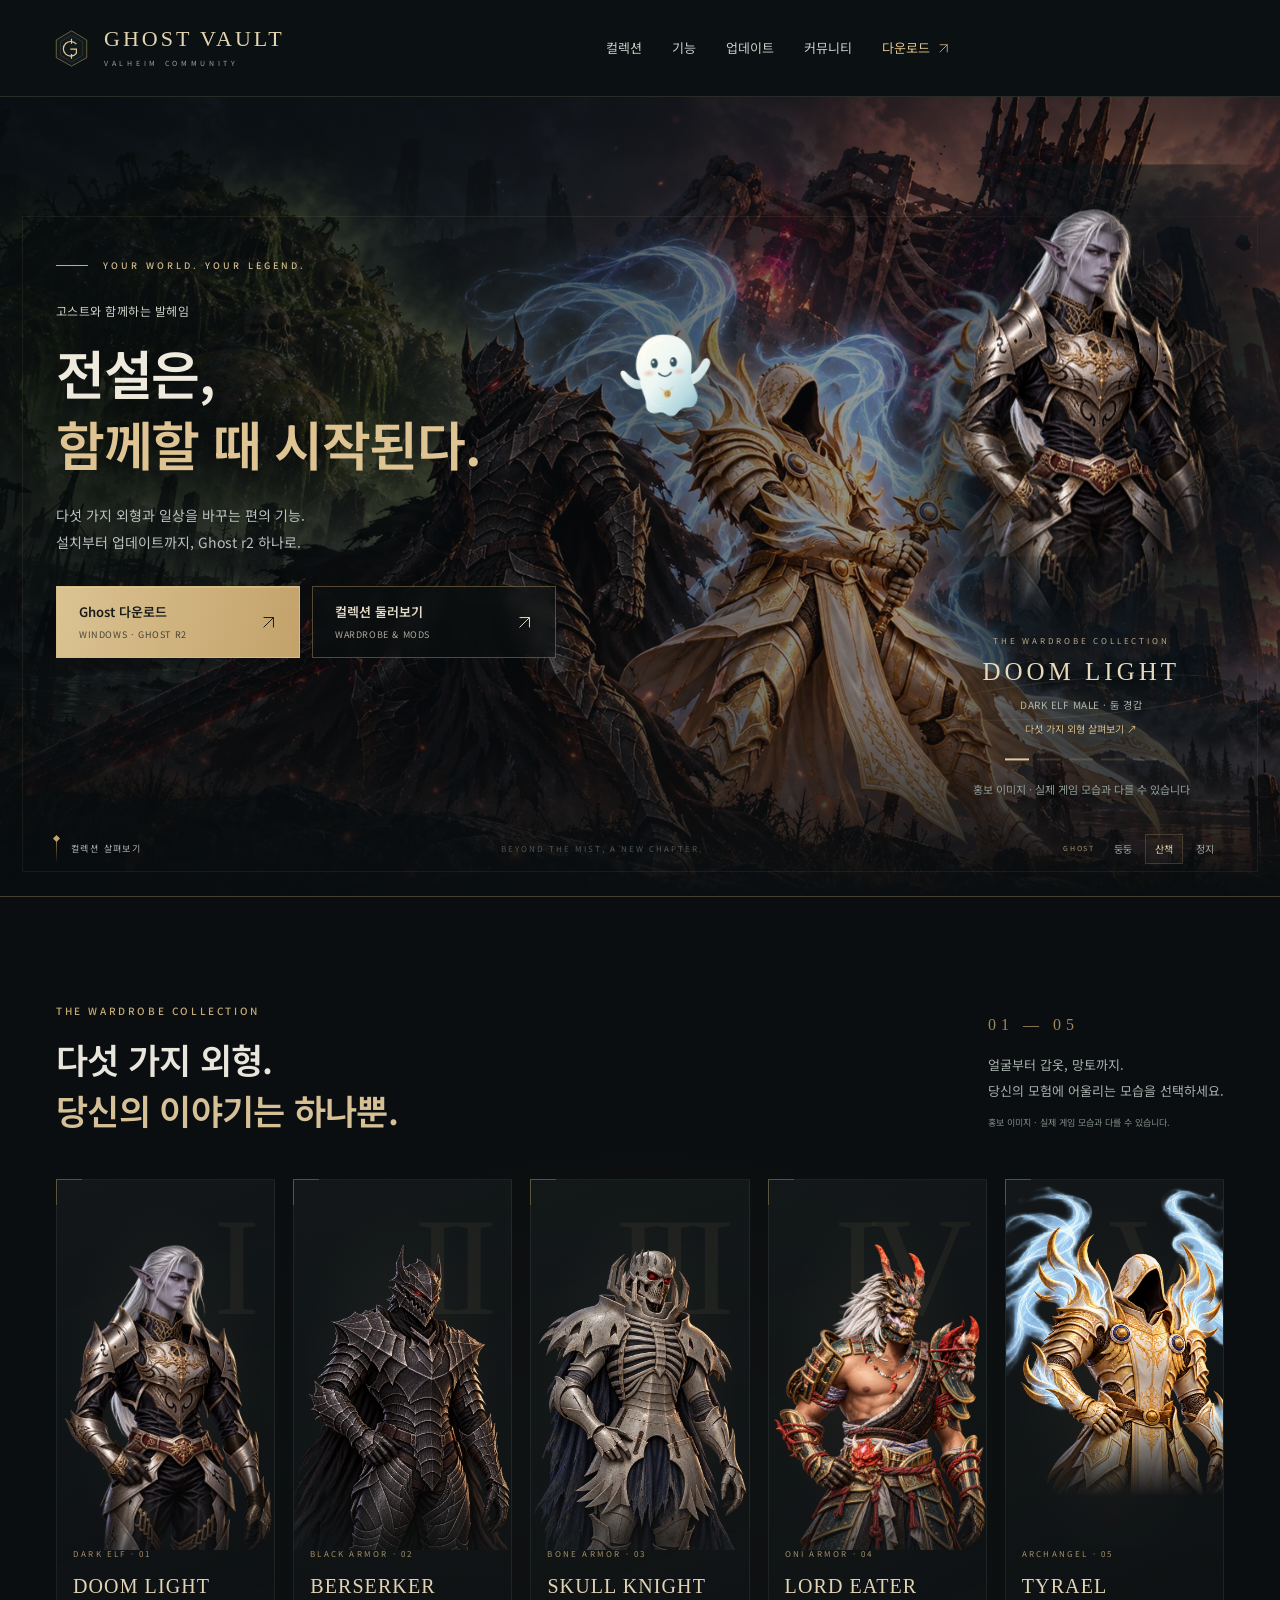
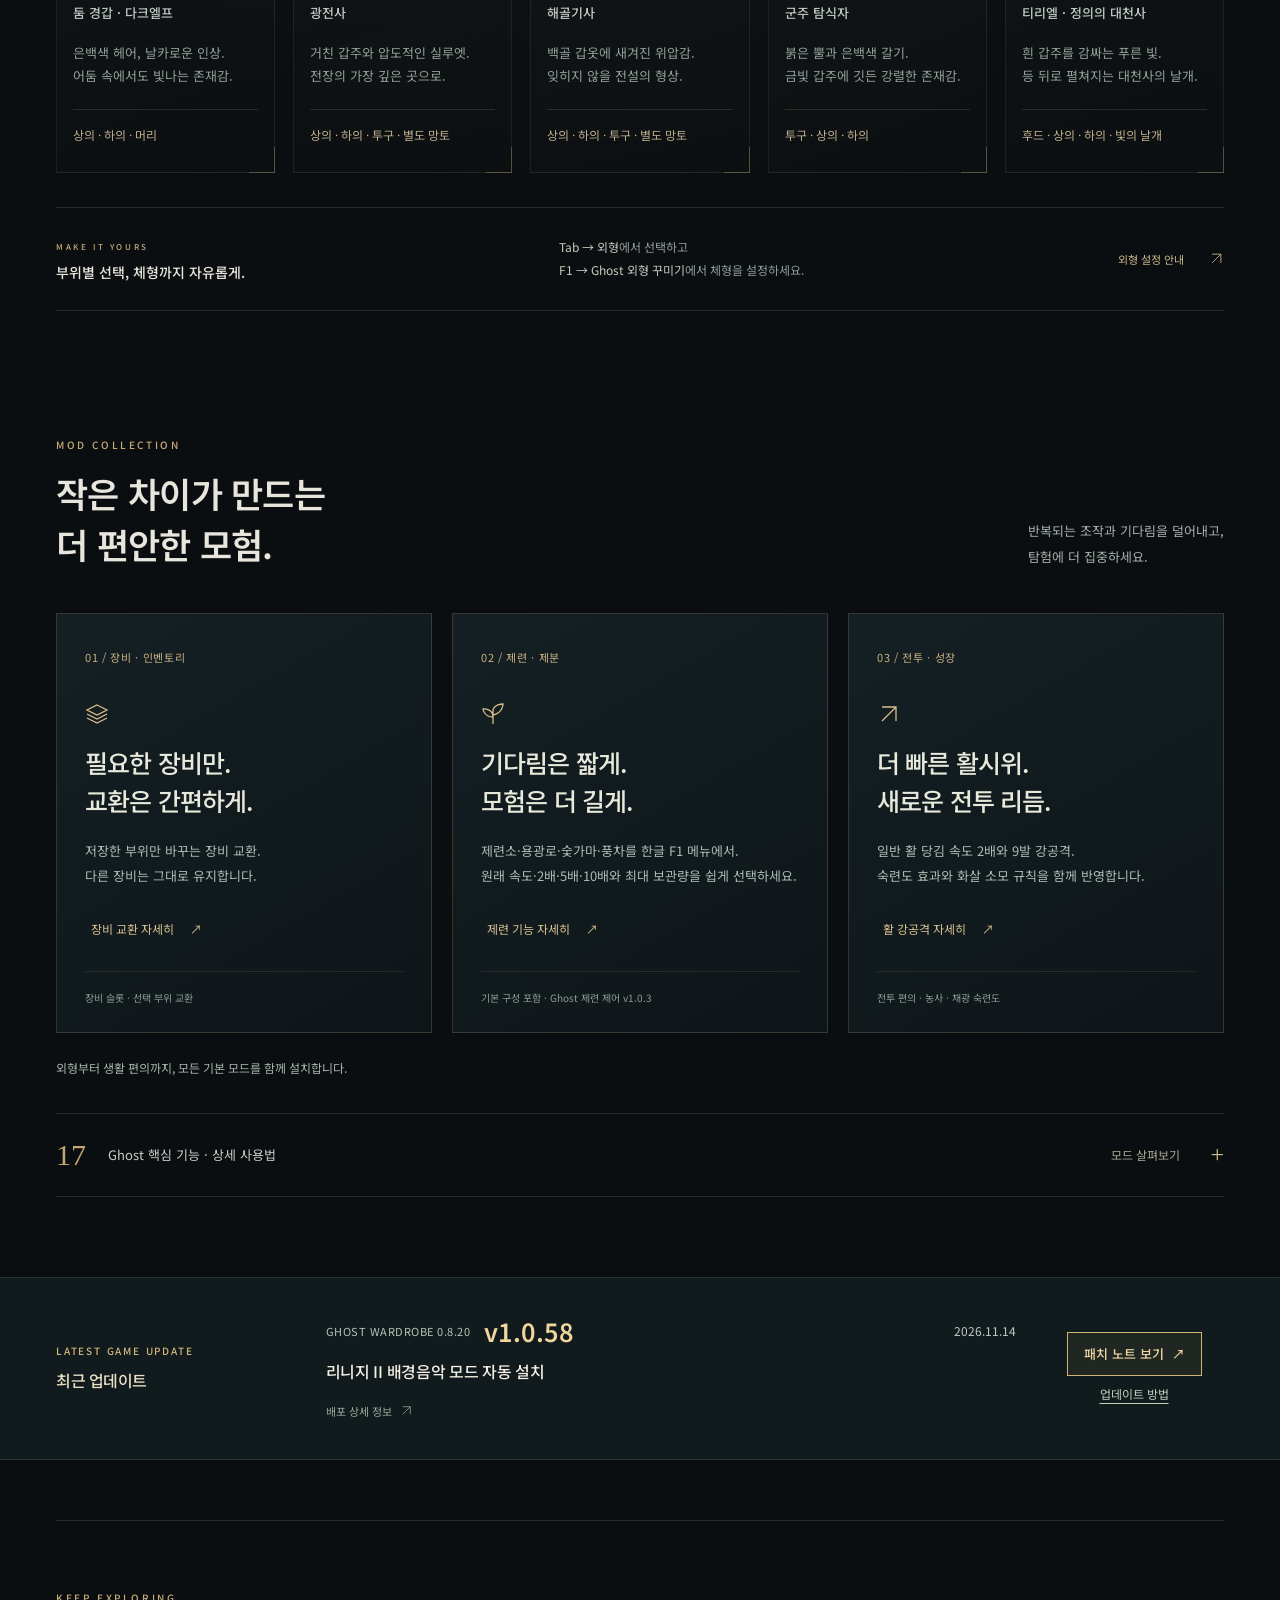
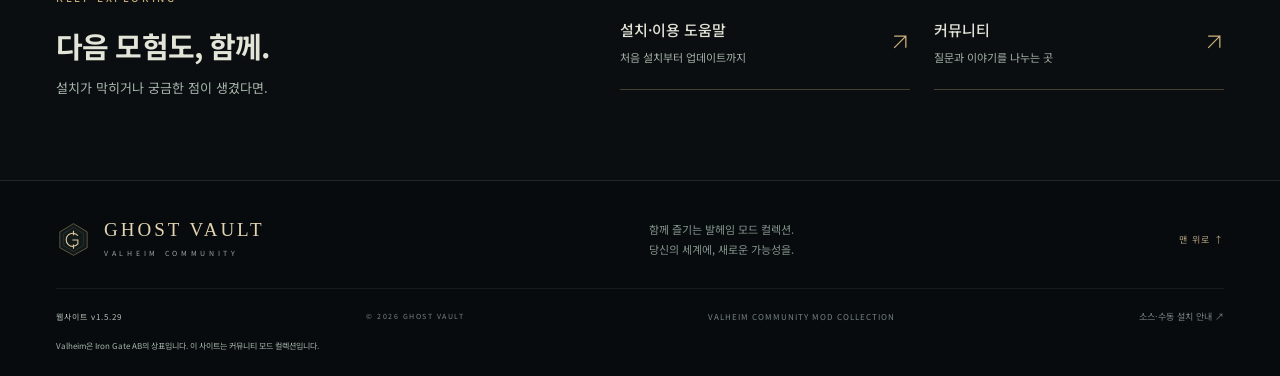
==== commit 93d3f35d: "Publish Ghost suite 1.0.58 with Lineage II music auto-discovery" ====
--- a/docs/index.html
+++ b/docs/index.html
@@ -10,7 +10,7 @@
 <link rel="preload" href="assets/ghost-kr-sans-v2.woff" as="font" type="font/woff" crossorigin>
 <link rel="stylesheet" href="motion.css?v=1.2.0"><link rel="stylesheet" href="style.css?v=1.2.0">
 <!-- ghost-homepage-organized-v3 / ghost-homepage-royal-v4 / ghost-homepage-optimized-v1.2.0 -->
-<script src="modules.js?v=1.5.28" defer></script><script src="app.js?v=1.5.0" defer></script><script src="motion.js?v=1.2.0" defer></script>
+<script src="modules.js?v=1.5.29" defer></script><script src="app.js?v=1.5.0" defer></script><script src="motion.js?v=1.2.0" defer></script>
 <link rel="stylesheet" href="wardrobe-five.css?v=1.4.20"><link rel="stylesheet" href="typography-ko-v3.css?v=1.4.20"><!-- ghost-history-style-v1 --><link rel="stylesheet" href="update-history.css?v=1.2.0"><!-- /ghost-history-style-v1 --><link rel="canonical" href="https://sukgicalm-lang.github.io/ghost-valheim-vault/"><link rel="stylesheet" href="site-layout.css?v=1.5.1"><link rel="stylesheet" href="hero-backgrounds.css?v=1.0.3"></head>
 <body>
 <a class="skip" href="#main">본문 바로가기</a><svg class="svg-defs" xmlns="http://www.w3.org/2000/svg" aria-hidden="true"><defs>
@@ -94,13 +94,13 @@
 <!-- GHOST-SMELTER-END -->
 <article class="experience-card"><span class="experience-label">03 / 전투 · 성장</span><svg class="experience-icon" aria-hidden="true"><use href="#arrow"/></svg><h3>더 빠른 활시위.<br>새로운 전투 리듬.</h3><p>일반 활 당김 속도 2배와 9발 강공격.<br>숙련도 효과와 화살 소모 규칙을 함께 반영합니다.</p><button class="text-link" type="button" data-module="GhostBowSkill">활 강공격 자세히 <span aria-hidden="true">↗</span></button><span class="experience-meta">전투 편의 · 농사 · 채광 숙련도</span></article>
 </div><p class="collection-note">외형부터 생활 편의까지, 모든 기본 모드를 함께 설치합니다.</p><details class="catalog-disclosure"><summary><span><b>15</b> Ghost 핵심 기능 · 상세 사용법</span><span class="disclosure-hint">모드 살펴보기 <i aria-hidden="true">+</i></span></summary><div class="catalog-body"><div class="catalog-toolbar"><div class="filters" role="group" aria-label="모드 분류"><button class="selected" data-filter="all" aria-pressed="true">전체 <span>15</span></button><button data-filter="inventory" aria-pressed="false">인벤토리</button><button data-filter="skills" aria-pressed="false">숙련·성장</button><button data-filter="life" aria-pressed="false">생활 편의</button><button data-filter="world" aria-pressed="false">월드</button></div><label class="search-box"><svg aria-hidden="true"><use href="#search"/></svg><input id="module-search" type="search" aria-label="모드 이름이나 기능 검색" placeholder="모드 이름이나 기능 검색"></label></div><div class="catalog-labels" aria-hidden="true"><span>모드</span><span>주요 기능</span><span>분류</span><span></span></div><div id="module-list"></div><div class="catalog-footer"><p id="search-result" aria-live="polite">전체 15개 중 15개 표시</p><span>THE DETAILS MAKE THE DIFFERENCE.</span></div></div></details></section>
-<section id="release" class="release-clean" aria-labelledby="release-title"><div class="release-inner wrap"><div class="release-heading"><span class="eyebrow">LATEST GAME UPDATE</span><h2 id="release-title">최근 업데이트</h2></div><div class="release-summary"><div class="release-meta"><span class="release-tag" data-wardrobe-version>GHOST WARDROBE 0.8.20</span><strong data-release-version>v1.0.57</strong><time data-release-date datetime="2026-11-14">2026.11.14</time></div><h3 data-release-title>소환 해제 후 해골 개체가 다시 나타나는 현상 수정</h3><p id="release-notes">소환 해제 후 해골 개체가 다시 나타나는 현상 수정</p></div><div class="release-actions"><button type="button" class="ghost-history-open" data-update-history aria-haspopup="dialog" aria-controls="ghost-update-history">패치 노트 보기 <span aria-hidden="true">↗</span></button><a class="release-update-link" href="install.html#updates">업데이트 방법</a></div><details class="release-extra"><summary>배포 상세 정보 <svg aria-hidden="true"><use href="#arrow"/></svg></summary><div class="release-extra-content"><span data-release-size>380.50 MiB · ZIP</span><p class="release-status" id="release-status" role="status">최신 배포 정보입니다. 설치 버전은 Ghost r2에서 확인하세요.</p><div class="release-links"><button id="check-release" class="text-link">최신 버전 확인 <svg aria-hidden="true"><use href="#refresh"/></svg></button><a class="text-link" href="install.html#manual-downloads">수동 설치 안내 <svg aria-hidden="true"><use href="#arrow"/></svg></a><button class="text-link" id="copy-hash">검증 코드 복사 <svg aria-hidden="true"><use href="#shield"/></svg></button></div><span class="hash-label">SHA-256 <code id="release-hash">9bf0cf49…7863c022</code></span></div></details></div></section>
+<section id="release" class="release-clean" aria-labelledby="release-title"><div class="release-inner wrap"><div class="release-heading"><span class="eyebrow">LATEST GAME UPDATE</span><h2 id="release-title">최근 업데이트</h2></div><div class="release-summary"><div class="release-meta"><span class="release-tag" data-wardrobe-version>GHOST WARDROBE 0.8.20</span><strong data-release-version>v1.0.58</strong><time data-release-date datetime="2026-11-14">2026.11.14</time></div><h3 data-release-title>리니지 II 배경음악 모드 자동 설치</h3><p id="release-notes">리니지 II 배경음악 모드 자동 설치</p></div><div class="release-actions"><button type="button" class="ghost-history-open" data-update-history aria-haspopup="dialog" aria-controls="ghost-update-history">패치 노트 보기 <span aria-hidden="true">↗</span></button><a class="release-update-link" href="install.html#updates">업데이트 방법</a></div><details class="release-extra"><summary>배포 상세 정보 <svg aria-hidden="true"><use href="#arrow"/></svg></summary><div class="release-extra-content"><span data-release-size>380.56 MiB · ZIP</span><p class="release-status" id="release-status" role="status">최신 배포 정보입니다. 설치 버전은 Ghost r2에서 확인하세요.</p><div class="release-links"><button id="check-release" class="text-link">최신 버전 확인 <svg aria-hidden="true"><use href="#refresh"/></svg></button><a class="text-link" href="install.html#manual-downloads">수동 설치 안내 <svg aria-hidden="true"><use href="#arrow"/></svg></a><button class="text-link" id="copy-hash">검증 코드 복사 <svg aria-hidden="true"><use href="#shield"/></svg></button></div><span class="hash-label">SHA-256 <code id="release-hash">bb1baec2…16f11454</code></span></div></details></div></section>
 <section id="support" class="home-support wrap" aria-labelledby="support-title"><div><span class="eyebrow">KEEP EXPLORING</span><h2 id="support-title">다음 모험도, 함께.</h2><p>설치가 막히거나 궁금한 점이 생겼다면.</p></div><div class="support-links"><a href="install.html#help"><span><strong>설치·이용 도움말</strong><small>처음 설치부터 업데이트까지</small></span><svg aria-hidden="true"><use href="#arrow"/></svg></a><a href="https://ghost-valheim-board.nobleox7.chatgpt.site/"><span><strong>커뮤니티</strong><small>질문과 이야기를 나누는 곳</small></span><svg aria-hidden="true"><use href="#arrow"/></svg></a></div></section>
 </main>
-<footer class="footer"><div class="wrap"><div class="footer-top"><a class="brand" href="#main" aria-label="Ghost Vault 홈"><img src="assets/mark.svg" width="42" height="42" alt=""><span>GHOST VAULT<small>VALHEIM COMMUNITY</small></span></a><p>함께 즐기는 발헤임 모드 컬렉션.<br>당신의 세계에, 새로운 가능성을.</p><a class="back-top" href="#main">맨 위로 ↑</a></div><div class="footer-bottom"><span class="polish-site-version">웹사이트 v1.5.28</span><span>© 2026 GHOST VAULT</span><span>VALHEIM COMMUNITY MOD COLLECTION</span><a href="install.html#manual-downloads">소스·수동 설치 안내 ↗</a></div><p class="ownership-note">Valheim은 Iron Gate AB의 상표입니다. 이 사이트는 커뮤니티 모드 컬렉션입니다.</p></div></footer>
+<footer class="footer"><div class="wrap"><div class="footer-top"><a class="brand" href="#main" aria-label="Ghost Vault 홈"><img src="assets/mark.svg" width="42" height="42" alt=""><span>GHOST VAULT<small>VALHEIM COMMUNITY</small></span></a><p>함께 즐기는 발헤임 모드 컬렉션.<br>당신의 세계에, 새로운 가능성을.</p><a class="back-top" href="#main">맨 위로 ↑</a></div><div class="footer-bottom"><span class="polish-site-version">웹사이트 v1.5.29</span><span>© 2026 GHOST VAULT</span><span>VALHEIM COMMUNITY MOD COLLECTION</span><a href="install.html#manual-downloads">소스·수동 설치 안내 ↗</a></div><p class="ownership-note">Valheim은 Iron Gate AB의 상표입니다. 이 사이트는 커뮤니티 모드 컬렉션입니다.</p></div></footer>
 
 <dialog id="module-dialog" aria-labelledby="module-detail-title"><div class="dialog-top"><span class="eyebrow">INSIDE THE COLLECTION</span><button class="close" aria-label="닫기">×</button></div><div id="module-detail"></div></dialog><div class="toast" role="status" aria-live="polite"></div>
-<script id="ghost-release-default" type="application/json">{"version":"1.0.57","date":"2026-11-14","file":"downloads/Ghost-GhostValheimSuite-1.0.57.zip","bytes":398986163,"sha256":"9bf0cf491d200a7aeb4180eebb81579963bfcd484eeae8d72a6913667863c022","appIntegration":true,"dependencies":["denikson-BepInExPack_Valheim-5.4.2351","ValheimModding-JsonDotNET-13.0.4","shudnal-ConfigurationManager-1.1.25","Ghost-GhostSmelterControl-1.0.3"],"notes":"소환 해제 후 해골 개체가 다시 나타나는 현상 수정","downloadUrl":"https://github.com/sukgicalm-lang/ghost-valheim-vault/releases/download/suite-1.0.57/Ghost-GhostValheimSuite-1.0.57.zip"}</script>
+<script id="ghost-release-default" type="application/json">{"version":"1.0.58","date":"2026-11-14","file":"downloads/Ghost-GhostValheimSuite-1.0.58.zip","bytes":399043815,"sha256":"bb1baec242f15df52d8007b19a4ca37775bba0acfdfbf0a75e0edb0b16f11454","appIntegration":true,"dependencies":["denikson-BepInExPack_Valheim-5.4.2351","ValheimModding-JsonDotNET-13.0.4","shudnal-ConfigurationManager-1.1.25","Ghost-GhostSmelterControl-1.0.3"],"notes":"리니지 II 배경음악 모드 자동 설치","downloadUrl":"https://github.com/sukgicalm-lang/ghost-valheim-vault/releases/download/suite-1.0.58/Ghost-GhostValheimSuite-1.0.58.zip"}</script>
 <script defer src="wardrobe-carousel.js?v=1.4.20"></script>
 <!-- ghost-history-dialog-v1 --><dialog id="ghost-update-history" aria-labelledby="ghost-history-title" aria-describedby="ghost-history-intro">
  <div class="gh-header"><div class="gh-top"><div><div class="gh-eyebrow">UPDATE CENTER</div><h2 id="ghost-history-title">업데이트 센터</h2></div><button type="button" data-history-close aria-label="업데이트 센터 닫기" autofocus>×</button></div>
@@ -113,7 +113,7 @@
  <div id="gh-records" role="tabpanel" aria-labelledby="gh-tab-mods" data-history-list></div>
  <div class="gh-footer">설치된 통합팩 버전은 Ghost r2에서 확인할 수 있습니다.</div>
 </dialog>
-<script id="ghost-update-history-data" type="application/json">{"siteUpdates":[{"id":"module:GhostLineageMusic:1.0.0","kind":"module","component":"GhostLineageMusic","version":"1.0.0","date":"2026-11-14","title":"리니지 II 상황별 배경음악 추가","changes":["등록한 침대에서 수평 거리 100m 이내는 마을곡, 바깥이나 침대 미등록 시에는 필드곡을 재생합니다.","전투 중에는 전투곡을 우선 재생하고, 전투가 끝나면 위치에 맞는 음악으로 돌아갑니다.","각 목록의 곡을 섞어 재생합니다. 발헤임 음악 볼륨과 모드 볼륨 설정을 함께 적용합니다."],"notes":["개별 프로필에 설치하는 음악 모드입니다. 로컬에 준비한 음원을 사용하며, 음원과 모드는 통합팩 자동 업데이트에 포함되지 않습니다."]},{"id":"module:GhostSmelterControl:1.0.3","kind":"module","component":"GhostSmelterControl","version":"1.0.3","date":"2026-10-31","title":"Ghost F1 설정을 한글 이름·버튼·설명으로 정리","changes":["한글 설정의 선택 버튼과 직접 입력 기능이 실제 F1 구조에서도 연결되도록 보완했습니다.","생산 속도를 원래 속도·2배·5배·10배로 선택하고 현재 배수를 표시합니다. 최대 보관량은 개수로 설명합니다.","Ghost 외형·생활·성장과 지도 순간이동의 설정 40개를 한글로 정리했습니다. 발효는 분, 경험치·외형 크기는 배수, 날개 빛 농도는 퍼센트입니다.","설명을 각 항목 아래에도 표시합니다. 현재 미사용인 이전 설정과 조절 항목 없는 고정 활 기능도 명확히 안내합니다.","기존 개인 설정과 게임 동작을 유지합니다. 풍차의 바람 영향도 그대로입니다."],"notes":["게임을 종료하고 Ghost 런처를 다시 열면 자동으로 준비합니다. 런처 재설치나 통합팩 재다운로드는 필요하지 않습니다."]},{"id":"launcher:1.0.15","kind":"launcher","component":"launcher","version":"1.0.15","date":"2026-11-12","title":"HotbarSwitch 등 꺼 둔 모드의 설정 유지","changes":["기본 구성에 포함된 모드도 사용자가 끄면 다시 켤 때까지 꺼진 상태를 유지합니다.","자동 업데이트는 켜 둔 모드에 적용합니다. 꺼 둔 모드는 직접 업데이트해도 꺼진 상태를 유지합니다.","런처에서 프로필을 열 때 확인하고, 이후 정기 확인 간격은 5분입니다."]},{"id":"launcher:1.0.14","kind":"launcher","component":"launcher","version":"1.0.14","date":"2026-11-02","title":"고스트 구버전 중복 정리의 실제 런처 파일 검증 수정","changes":["1.0.13에서 DLL을 문자열로 읽어 중복 파일 검증이 일치하지 않던 문제를 수정했습니다.","실제 런처의 파일 전달 경로에서도 DLL 원본 바이트를 보존해 확인하도록 변경했습니다.","이미 최신인 통합팩에서도 확인된 구버전 고스트 파일을 백업 후 자동 정리합니다.","실제 화면·preload·내부 파일 처리 코드를 연결한 회귀 검사를 추가했습니다."],"notes":["통합팩·다른 모드·개인 설정·세이브와 기존 정리 안전 조건을 유지합니다.","게임과 런처를 완전히 종료 후 다시 실행하면 런처가 자동 업데이트됩니다."]},{"id":"launcher:1.0.13","kind":"launcher","component":"launcher","version":"1.0.13","date":"2026-11-02","title":"통합 전 고스트 모드 중복 파일 자동 정리","changes":["통합팩이 이미 최신인 기존 프로필도 구버전 고스트 중복 파일을 자동으로 확인합니다.","고스트 보우 시험판 0.1.0~0.1.2, 초기 강공격·활 당김·고스트 기본 조정의 확인된 배포 파일만 정리합니다.","통합팩 안의 정상 대체 파일을 SHA-256으로 확인하고, 원본을 GhostBackups에 검증 백업한 뒤 게임의 로딩 경로에서 제거합니다.","게임·다른 모드 관리자가 실행 중이거나 프로필이 바뀌면 작업을 중단하고 다음 검사에서 다시 시도합니다."],"notes":["직접 추가한 다른 모드, 설정, 세이브와 알 수 없는 수정 파일은 유지합니다.","Ghost r2 1.0.12는 완전히 종료 후 다시 실행하면 런처 자동 업데이트를 받습니다."]},{"id":"setup:2","kind":"setup","component":"setup","version":"1.5.7","date":"2026-10-31","title":"WoWArmors를 기본 구성에서 제외 · 필수 모드 28개","changes":["Ghost 외형과 필수 기능에서 사용하지 않는 WoWArmors를 자동 설치 대상에서 제외했습니다.","기존 런처가 새 구성 정보를 받아 28개 필수 모드만 준비합니다. 런처 재설치는 필요하지 않습니다.","와우 장비를 사용하지 않는 이용자는 Installed에서 WoWArmors를 펼쳐 Uninstall로 삭제할 수 있습니다. 이후 자동 준비에서 다시 설치하지 않습니다."],"notes":["WoWArmors는 별도 능력치가 있는 장비를 추가하는 모드입니다. 해당 장비의 보존을 위해 기존 설치분을 강제 삭제하지 않습니다. Ghost의 다섯 외형과 기존 제련·생활·전투 기능은 유지합니다."]},{"id":"module:GhostSmelterControl:1.0.2","kind":"module","component":"GhostSmelterControl","version":"1.0.2","date":"2026-10-31","title":"Ghost F1 설정을 한글 이름·버튼·설명으로 정리","changes":["생산 속도를 원래 속도·2배·5배·10배로 선택하고 현재 배수를 표시합니다. 최대 보관량은 개수로 설명합니다.","Ghost 외형·생활·성장과 지도 순간이동의 설정 40개를 한글로 정리했습니다. 발효는 분, 경험치·외형 크기는 배수, 날개 빛 농도는 퍼센트입니다.","설명을 각 항목 아래에도 표시합니다. 현재 미사용인 이전 설정과 조절 항목 없는 고정 활 기능도 명확히 안내합니다.","기존 개인 설정과 게임 동작을 유지합니다. 풍차의 바람 영향도 그대로입니다."],"notes":["게임을 종료하고 Ghost 런처를 다시 열면 자동으로 준비합니다. 런처 재설치나 통합팩 재다운로드는 필요하지 않습니다."]},{"id":"module:GhostSmelterControl:1.0.1","kind":"module","component":"GhostSmelterControl","version":"1.0.1","date":"2026-10-31","title":"풍차 처리 시간·보리 투입량 F1 설정 추가","changes":["Ghost 제련 제어에 풍차를 추가했습니다. Windmill의 Seconds와 Barley 설정으로 기준 처리 시간과 보리 한도를 조절합니다.","새 기본값은 기준 1초·보리 100개입니다. 바람 세기·가림과 생산물 묶음 배출 방식은 유지합니다.","기존 제련소·용광로·숯가마의 F1 설정과 다른 Ghost 게임 DLL은 유지합니다."],"notes":["게임을 종료하고 Ghost 런처를 열면 독립 모드 1.0.1을 자동으로 준비합니다. 런처 재설치는 필요하지 않습니다."]},{"id":"launcher:1.0.12","kind":"launcher","component":"launcher","version":"1.0.12","date":"2026-10-31","title":"모드 목록 스크롤·창 크기 저장 처리 개선","changes":["자동 준비 안내 아래 모드 목록이 화면 밖으로 잘려 휠 스크롤이 되지 않던 높이 제한 오류를 수정했습니다.","설치된 모드와 온라인 목록이 창 크기에 맞춰 스크롤되도록 화면 배치를 보완했습니다.","창 크기 저장과 실행 중인 프로그램 확인을 비동기로 처리해 화면 처리를 막는 작업을 줄였습니다.","창 크기 저장 순서와 종료 시 최종 상태 저장을 보완했습니다."],"notes":["필수 모드 29개와 게임 모드 DLL·설정은 변경하지 않았습니다.","1.0.11은 런처를 다시 실행하면 자동 업데이트됩니다. 이전 버전은 홈페이지의 설치 파일로 교체할 수 있습니다."]},{"id":"launcher:1.0.11","kind":"launcher","component":"launcher","version":"1.0.11","date":"2026-10-31","title":"단일 실행 파일 설치·Windows 자동 업데이트 오류 수정","changes":["홈페이지의 기본 다운로드를 압축 해제가 필요 없는 Windows 설치 EXE로 통일했습니다.","설치 파일을 실행하면 기존 런처를 교체하고 자동으로 실행합니다. 기존 프로필과 모드 설정은 유지합니다.","Windows 기본 PowerShell 실행 실패와 런처 종료 시 교체 도구까지 종료되던 문제를 해결하도록 독립 실행 도구로 교체했습니다.","필수 모드 29개 자동 준비를 유지하며 실제 Windows에서 런처 종료 후 교체·재실행 과정을 검사합니다."],"notes":["1.0.10 이하는 홈페이지에서 이번 한 번 새 설치 파일을 실행해 교체하세요. 1.0.11부터 이후 런처 업데이트는 실행 시 자동 적용됩니다."]},{"id":"launcher:1.0.10","kind":"launcher","component":"launcher","version":"1.0.10","date":"2026-10-31","title":"새 프로필에서 필수 모드 자동 설치가 시작되지 않던 문제 수정","changes":["런처 설치 후 모드 목록이 비어 있던 자동 준비 시작 연결을 수정했습니다.","필수 모드 설치 계획과 설치 대상 확인·실패 처리·설정 보존 처리를 배포본에 포함했습니다.","배포 파일 검사에 실제 관리자 화면의 자동 준비 연결 확인을 추가했습니다."],"notes":["1.0.7 이상은 런처를 완전히 종료한 뒤 다시 실행하면 업데이트됩니다. 개별 모드 ZIP을 받을 필요가 없습니다."]},{"id":"launcher:1.0.9","kind":"launcher","component":"launcher","version":"1.0.9","date":"2026-10-31","title":"필수 모드 자동 준비 중 프로필 전환 차단 보완","changes":["필수 모드를 설치하는 동안 게임·프로필 전환과 프로필 내보내기 버튼을 잠가 설치 대상이 바뀌지 않게 했습니다.","필수 모드 29개 자동 설치·업데이트·누락 복구와 설치 완료 후 게임 실행 흐름을 유지합니다."],"notes":["1.0.7 이상 런처는 다시 실행하면 자동 업데이트됩니다. 게임 모드 DLL과 필수 구성 버전은 변경하지 않았습니다."]},{"id":"launcher:1.0.8","kind":"launcher","component":"launcher","version":"1.0.8","date":"2026-10-31","title":"런처 하나로 필수 모드 29개 자동 준비","changes":["런처를 열면 Valheim의 마지막 사용 프로필을 열고, 처음에는 Default 프로필을 준비합니다.","공식 필수 모드 29개를 자동 설치하고, 누락·비활성화된 패키지를 복구합니다. Ghost 통합팩과 제련 제어의 새 배포도 자동 적용합니다.","설치 진행·대기·실패 원인과 준비 완료를 표시하고, 필수 구성이 준비된 뒤 모드를 적용해 게임을 실행합니다.","외부 모드는 확인된 배포 버전을 기준으로 내려받으며, 파일 크기와 SHA-256을 검증합니다. 준비된 패키지는 다시 받지 않습니다.","홈페이지는 런처 다운로드 중심으로 안내하고, 개별 ZIP은 비상 복구에만 사용하도록 정리했습니다."],"notes":["1.0.7 사용자는 런처를 열면 자동 업데이트됩니다. 1.0.6 이하는 처음 한 번 새 런처 설치가 필요합니다.","개인 설정값은 자동으로 동기화하지 않습니다. 게임이 실행 중이면 설치를 기다립니다."]},{"id":"launcher:1.0.7","kind":"launcher","component":"launcher","version":"1.0.7","date":"2026-10-30","title":"런처 자동 업데이트·자동 재실행","changes":["실행할 때 Ghost 런처의 새 버전을 확인하고 자동으로 내려받아 교체한 뒤 다시 실행합니다.","배포 파일의 출처·크기·SHA-256을 검증하고, 설치된 모드·프로필·개인 설정은 유지합니다.","다운로드나 검증에 실패하면 다시 시도하거나 현재 버전으로 계속할 수 있습니다."],"notes":["1.0.5·1.0.6 등 이전 런처는 처음 한 번 1.0.7을 직접 설치해야 합니다. 이 버전부터 이후 런처 업데이트를 자동 적용합니다."]},{"id":"site:1.5.0","kind":"site","version":"1.5.0","date":"2026-10-30","title":"소개와 설치 동선 전면 정리","changes":["메인은 외형 컬렉션·기능·최근 소식 순서로 구성하고, 설치 안내를 전용 페이지로 옮겼습니다.","설치와 업데이트를 상황별로 구분하고, 기본 모드는 하나의 전체 설치 경로로 연결했습니다.","전체 모드 목록에 제련 제어를 포함하고 상세 사용법·수동 설치·도움말을 유지했습니다."],"notes":[]},{"id":"site:1.4.22","kind":"site","version":"1.4.22","date":"2026-10-30","title":"제련 모드 필수 설치 연결","changes":["제련 편의 모드를 Ghost 통합팩의 필수 설치 항목으로 연결했습니다.","전체 모드 설치 버튼으로 통합팩과 제련 모드를 같은 프로필에 함께 설치하도록 안내를 통일했습니다.","기존 이용자의 누락 모드 추가와 두 ZIP의 수동 설치 안내를 정리했습니다."],"notes":[]},{"id":"site:1.4.21","kind":"site","version":"1.4.21","date":"2026-10-30","title":"설치·업데이트 안내 정리","changes":["설치 안내를 메인 화면 다음에 배치하고 런처 설치·통합팩 설치·게임 실행의 3단계로 정리했습니다.","런처 다운로드를 한곳으로 모으고 제련 편의 모드는 선택 설치 항목으로 구분했습니다.","ZIP 직접 다운로드와 소스 파일은 수동 설치 안내로 모았습니다."],"notes":[]},{"id":"site:1.4.20","kind":"site","version":"1.4.20","date":"2026-10-30","title":"둠 창 수직·곡괭이 공격 방향·활 실제 당김 접점 수정","changes":["장병기 대기에서 무기를 두 손 사이 방향으로 눕히던 보정을 제거하고, 원본 Weapon_R_Bone 방향과 자루의 끝 방향을 맞춥니다. 원본 팔 자세는 유지하며 한손 창에도 같은 원본 부착 기준을 적용합니다.","곡괭이와 양손 무기의 앞뒤를 원본 부착 방향에 맞춥니다. 실제 공격·막기·후진 등 네이티브 동작에서는 무기를 두 손 사이 축으로 다시 회전시키지 않고 게임 무기의 실제 방향을 유지하며 외형용 손목만 네이티브 손바닥에 맞춥니다.","활은 대기·막기·이동 중 빈 보조 손을 시위로 추적하지 않습니다. 실제 당김 중의 양손 부착점으로 접점을 맞추며, 잘못 추정했던 약5cm 시위 대신 이번 가는나무 활의 약89cm 실제 당김 간격을 사용합니다. 약89cm를 고정값으로 넣은 것은 아니며 무기·프레임의 실제 값을 읽습니다.","활 조준에서 손목 회전과 그에 따른 손바닥 오프셋을 함께 계산합니다. 팔 길이를 유지하는 두 관절 보정을 사용하며 몸통·다리의 원본 준비 자세와 접지 기준은 유지합니다. 도달 불가능한 준비 초반은 강제 변형하지 않습니다.","주축 추정의 단일 시작 방향 문제를 보완했습니다. 원본82뼈·407클립·갑옷 자산·체형, 다른 외형, 다른13DLL, 활 밸런스·발사·판정·인벤토리·개인cfg·수리도구 카메라·런처1.0.5를 유지합니다.","제공된 철 장병기·철 곡괭이·가는나무 활·철 둔기+방패의38개 실제 캡처 입력을 호스트에서 재생하고 위아래 조준을 추가 검사했습니다. 이는 새 수정본의 실제 Valheim/GPU/친구 실행 확인과 구분합니다."],"notes":["홈페이지 이미지는 실제 게임 화면이 아닌 홍보 일러스트입니다."]},{"id":"site:1.4.19","kind":"site","version":"1.4.19","date":"2026-10-29","title":"둠 무기 형상 기준 접점·활 조준 공중 회전 보완","changes":["1.0.38에서 네이티브 보조 손을 실제 무기 접점으로 간주했던 보정을 대체했습니다. 창·양손검 계열은 렌더 메시에서 자루 축과 손잡이를 읽어 원본 두 손의 쥔 지점에 맞추며, 빈 보조 손을 쫓아 원본 팔 자세를 바꾸지 않습니다.","활은 자루 무기와 다른 방식으로 손잡이·활 면·시위 위치를 읽습니다. 활 손잡이를 잡는 손과 시위를 당기는 손을 별도로 맞추고, 장전된 화살·비활성 장식은 활의 형상 계산에서 제외합니다. 실제 화살 크기와 기존 효과 표시는 유지합니다.","활 조준 방향을 맞추려고 몸통 전체를 회전시키던 보정을 제거했습니다. 서서 당길 때는 실제 원본 Atk01_Bow의 준비 구간 키를 실제 충전율로 재생하고, 시위/활 방향에 맞추는 보정은 팔에만 적용합니다. 이동 중에는 기존 게임 동작을 읽는 경로를 유지합니다.","접지 중 조준할 때 원본 서기 자세의 발 기준 높이를 유지합니다. 메시 좌표축이 회전된 경우도 실제 캐릭터 위쪽 방향으로 높이를 계산하여 조준하면서 몸이 떠오르거나 비틀리는 경로를 보완했습니다.","승인된 원본 체형·얼굴·전체 원본 데이터·기본 걷기/달리기·장신구 부착·수납 정리·수리 도구와 카메라의 원래 동작을 유지합니다. 실제 게임 뼈·무기·공격 판정·인벤토리·개인cfg·다른13DLL·런처1.0.5는 변경하지 않습니다."],"notes":["홈페이지 이미지는 실제 게임 화면이 아닌 홍보 일러스트입니다."]},{"id":"site:1.4.18","kind":"site","version":"1.4.18","date":"2026-10-29","title":"둠 양손 무기 접점·활 상하 조준·방향별 이동 보완","changes":["사용자 확인에 따라 수리·건설 도구 대기의 카메라 자동 회전은 발헤임 원래 동작 그대로 유지합니다. 카메라·입력·수리 도구 로직을 패치하지 않습니다.","양손검·양손둔기·장병기·양손 지팡이·석궁의 실제 두 손 접점을 하나의 강체 무기 좌표로 계산합니다. 양쪽 팔은 원본 길이를 유지하는 외형 전용 두 관절 보정으로 손잡이에 맞추며 실제 무기·충돌·판정은 이동하지 않습니다. 쌍단검·한손창·검+방패에는 양손 단일무기 보정을 적용하지 않습니다.","활을 당기거나 조준할 때 수평으로 남는 동작을 보완했습니다. 활을 쥔 손과 시위를 당기는 손의 축을 실제 조준 방향에 맞추고 두 손 접점을 함께 보정합니다. 위·정면·아래 조준과 당김/유지/해제 및 친구 화면의 동기화 look 방향을 구분해 반영합니다.","정방향 이동은 승인된 리니지2 원본 걷기·달리기를 유지합니다. 받은 원본에는 뒤걷기/옆걷기 전용 클립이 없어, 후진·옆이동은 발헤임의 실제 방향별 동작을 원본 길이의 외형 뼈로 읽습니다. 캐릭터를 카메라 쪽으로 강제로 돌리지 않습니다.","창/양손 무기의 손 내부 grip 좌표에 부모 모델 크기를 정확히 한 번 적용합니다. 큰 월드 좌표에서도 손바닥 방향과 팔 회전 계산은 외형 내부 좌표를 사용합니다. 기존 원본 체형·얼굴·407클립 데이터·장신구 몸 부착·무기 수납 정리와 다른13DLL/설정/인벤토리/런처1.0.5는 보존합니다."],"notes":["홈페이지 이미지는 실제 게임 화면이 아닌 홍보 일러스트입니다."]},{"id":"site:1.4.17","kind":"site","version":"1.4.17","date":"2026-10-29","title":"둠 창 손잡이·활 당김/유지·달리기 장신구 부착 수정","changes":["둠의 승인된 원본 체형·얼굴 비율·82뼈·기존 대기/걷기/숙인 달리기와 다른 외형은 유지합니다.","창·장병기는 대기 중 손에서 벗어나는 원본 무기 helper 대신, 원본 손잡이의 손 내부 좌표와 실제 손바닥 방향으로 위치와 회전을 맞춥니다. 다른 무기·방패의 기존 정렬은 유지합니다.","활은 발사 전 당김·완충전 유지·조준 동작도 실제 게임 애니메이터에서 읽어 원본 길이의 시각 뼈에 반영합니다. 로컬 당김 상태와 무기에 지정된 동기화 draw 상태를 함께 확인하며, 이미 동작하던 발사·취소 경로를 유지합니다.","장신구·유틸리티·노출된 장비 장식·등 수납 장비의 메시 표시를 실제 다크엘프 몸의 해당 부위에 연결합니다. 허리·가슴·머리 등 부위별 고정 장식과 여러 뼈에 걸친 스킨 장식을 구분해 숙인 달리기 중에도 몸을 따라갑니다.","장신구 교체·해제·외형 전환·비활성·파괴 시 표시 사본과 보조 뼈를 정리하고 원래 렌더러를 복원합니다. 실제 게임 뼈·장비 스크립트·충돌·인벤토리·개인cfg·다른13DLL·런처1.0.5는 유지합니다."],"notes":["홈페이지 이미지는 실제 게임 화면이 아닌 홍보 일러스트입니다."]},{"id":"site:1.4.16","kind":"site","version":"1.4.16","date":"2026-10-29","title":"광전사 공통 체형 업데이트 안내","changes":["통합팩1.0.34/외형0.8.16의 둠·해골기사·군주 탐식자 공통 광전사 체형 변경을 버전과 업데이트 내역에 반영했습니다.","기존5종 홍보 이미지·티리엘 날개·한글 글꼴·닫기 X 정렬·게시판·이력을 유지합니다."],"notes":["홈페이지 이미지는 실제 게임 화면이 아닌 홍보 일러스트입니다."]},{"id":"site:1.4.15","kind":"site","version":"1.4.15","date":"2026-10-29","title":"광전사 공통 체형 업데이트 안내","changes":["통합팩1.0.34/외형0.8.15의 둠·해골기사·군주 탐식자 공통 광전사 체형 변경을 버전과 업데이트 내역에 반영했습니다.","기존5종 홍보 이미지·티리엘 날개·한글 글꼴·닫기 X 정렬·게시판·이력을 유지합니다."],"notes":["홈페이지 이미지는 실제 게임 화면이 아닌 홍보 일러스트입니다."]},{"id":"site:1.4.14","kind":"site","version":"1.4.14","date":"2026-10-29","title":"광전사 공통 체형 업데이트 안내","changes":["통합팩1.0.34/외형0.8.14의 둠·해골기사·군주 탐식자 공통 광전사 체형 변경을 버전과 업데이트 내역에 반영했습니다.","기존5종 홍보 이미지·티리엘 날개·한글 글꼴·닫기 X 정렬·게시판·이력을 유지합니다."],"notes":["홈페이지 이미지는 실제 게임 화면이 아닌 홍보 일러스트입니다."]},{"id":"site:1.4.13","kind":"site","version":"1.4.13","date":"2026-10-29","title":"티리엘 반투명한 빛·색감·흩어지는 날개 끝","changes":["원작 스크린샷을 기준으로 진한 파랑·보라와 넓은 면의 농도를 낮추고 배경이 비치는 청백색 빛을 보완했습니다.","기존 포즈·갑옷과 위로 흐르는 방향을 유지하며, 날카로운 날개 끝이 흐려지도록 수정했습니다.","기존 한글 글꼴과 X 중앙 정렬을 유지합니다."],"notes":["편집된 홍보 일러스트이며 실제 게임 캡처가 아닙니다.","게임 변경은 통합팩1.0.33/외형0.8.13에 포함합니다."]},{"id":"site:1.4.12","kind":"site","version":"1.4.12","date":"2026-10-29","title":"티리엘 날개 상향 흐름 수정 · 한글 글꼴과 X 정렬","changes":["기존 티리엘 일러스트 포즈와 갑옷을 살리고, 원작 참고 화면처럼 위로 솟아 바깥으로 흐르는 날개 결을 반영했습니다. 메인 회전 이미지와 하단 컬렉션에 함께 적용합니다.","한글 제목·본문·업데이트 센터의 글꼴, 굵기와 간격을 정리했습니다.","업데이트 창과 안내 창의 X를 네모 버튼 정중앙에 고정했습니다."],"notes":["홈페이지 홍보 이미지이며 실제 게임 화면과 다를 수 있습니다.","게임 통합팩1.0.32·외형0.8.12·런처1.0.5는 유지합니다."]},{"id":"site:1.4.9","kind":"site","version":"1.4.9","date":"2026-10-29","title":"한글 글꼴 통일과 티리엘 실제 날개 사진","changes":["한글 전체를 동일한 한국어 가변 글꼴로 표시해 문장 안의 굵기 차이를 정리했습니다.","업데이트 안내와 모바일 글자 크기·정렬을 보완했습니다.","티리엘 메인 회전 이미지와 컬렉션 카드를 실제 구현 게임 사진으로 교체했습니다."],"notes":["티리엘 사진은 사용자 제공 실제 게임 화면이며 최신 밝기·크기 조정 전 촬영본입니다.","게임 통합팩1.0.32와 런처1.0.5는 유지합니다."]},{"id":"site:1.4.8","kind":"site","version":"1.4.8","date":"2026-10-29","title":"티리엘 날개 크기 90%·투명도와 빛 겹침 완화 적용 후보","changes":["비교 사진 기준으로 티리엘 플레이어 날개의 표시 크기를 1.0.31의 90%로 조정했습니다. 시뮬레이션 크기·바람·입자·강성·장착 좌표는 유지합니다.","날개에 로딩된 알파 혼합 셰이더를 우선 선택하고, 두 겹의 투명도 예산을 분배해 겹침이 흰색으로 누적되는 현상을 줄입니다. 색 강도를 제한하며, 알파 셰이더가 없으면 낮은 강도의 투명 가산 혼합을 사용합니다.","기존 원본 모델·텍스처·가중치와 물리 솔버를 보존했습니다. 90%는 비교 사진을 바탕으로 한 표시 보정값이며 원작의 정확한 실측 배율을 뜻하지 않습니다."],"notes":["홍보 일러스트는 실제 게임 화면과 다를 수 있습니다.","플레이어용 원본 모델과 cloth 연결을 사용합니다. 원작 shader/solver 자체는 포함되지 않으며 실제 게임 시각·친구 화면·성능은 미확인입니다."]},{"id":"site:1.4.7","kind":"site","version":"1.4.7","date":"2026-10-28","title":"티리엘 플레이어 원본 날개와 cloth 이동 반응 적용 후보","changes":["1.0.30에서 날개가 천처럼 접히고 앞으로 쏠리는 실제 게임 피드백에 따라 물리·뼈 연결 경로를 수정했습니다.","원본 APP에서 누락됐던 입자별 blend/animation fraction, parent/tangent 연결과 47개 3점 연결·질량 보정 계수를 복원했습니다. 원본 메시·31개 뼈·가중치·크기는 유지합니다.","원본 eBendModel=1의 별도 3점 자료로 rest-curvature 계산을 재구성하고, 물리 결과와 원래 자세를 입자별 원본 비율로 섞습니다. 임의 확대·사인파·새 강성 값은 사용하지 않습니다."],"notes":["홍보 일러스트는 실제 게임 화면과 다를 수 있습니다.","플레이어용 원본 모델과 cloth 연결을 사용합니다. 원작 shader/solver 자체는 포함되지 않으며 실제 게임 시각·친구 화면·성능은 미확인입니다."]},{"id":"site:1.4.6","kind":"site","version":"1.4.6","date":"2026-10-28","title":"티리엘 플레이어 원본 날개와 cloth 이동 반응 적용 후보","changes":["티리엘 망토의 기본 날개를 NPC S15에서 플레이어용 Wings of Justice(trophy_glo026_stor) 원본 모델로 교체했습니다. 원본의 장식·가닥 메시와 가중치를 보존합니다.","원본 Barbarian 캐릭터의 키와 HP_chestBack 장착점으로 착용 비율을 계산합니다. 기존 키1.6배 제한이나 별도 가닥 굵기 조작은 사용하지 않습니다.","원본 ClothData의 입자39개·고정점9개·실제 제약111개·가닥 뼈28개 연결로 달리기·정지·회전·바람에 반응합니다. 원본 SIMD 패딩 입자와 제약은 제외합니다."],"notes":["홍보 일러스트는 실제 게임 화면과 다를 수 있습니다.","플레이어용 원본 모델과 cloth 연결을 사용합니다. 원작 shader/solver 자체는 포함되지 않으며 실제 게임 시각·친구 화면·성능은 미확인입니다."]},{"id":"site:1.4.5","kind":"site","version":"1.4.5","date":"2026-10-28","title":"티리엘 원본 S15 날개 애니메이션 적용 후보","changes":["티리엘 망토 날개에 제공된 S15 원본 메시·115관절·3.3초 애니메이션을 연결했습니다. 기존 임의 곡선 대신 원본 트랙을 재생합니다.","NPC 원본의 큰 단위를 캐릭터 키에 맞게 줄였습니다. 망토 단독은 몸이나 갑옷을 바꾸지 않으며, 기존 날개 크기·밝기·농도 설정을 유지합니다.","어깨·팔의 원본 FX 표면을 반투명 원본 텍스처 기반으로 표시하고 무늬를 흐르게 합니다. 원작 셰이더 그래프가 없으므로 빛 재질은 발헤임용으로 재구성했습니다."],"notes":["홍보 일러스트는 실제 게임 화면과 다를 수 있습니다.","S15 NPC 원본을 착용 크기로 변환했습니다. 플레이어 전용 날개와 동일성·실제 게임 시각·친구 화면은 미확인입니다."]},{"id":"site:1.4.4","kind":"site","version":"1.4.4","date":"2026-10-27","title":"티리엘 목 피부와 갑옷 빛·날개 가시성 수정","changes":["티리엘 후드와 상의에 광전사에서 가져온 목 피부를 추가하던 표시를 제외했습니다. 원래 후드·검은 베일과 갑옷은 그대로 유지합니다.","다른 닫힌 투구의 원작 목과 플레이어 목이 겹치는 범위를 줄이고, 광전사·해골기사의 보충 목에 남던 경계 아래 삼각형을 정확히 잘랐습니다. 원작 상부 목 연결부, 군주 탐식자의 노출 피부, 열린 둠 얼굴은 보존합니다.","날개 기본 펼침 크기·가닥 폭·농도를 높였고 TyraelWingBrightness(기본1.8)를 추가해 옷 효과와 밝기를 분리했습니다.","옷 효과의 폭과 농도를 높이고 발생 위치를 갑옷 바깥으로 옮겨 어깨·손목에서 보이도록 조정했습니다."],"notes":["홍보 일러스트는 실제 게임 화면과 다를 수 있습니다.","실제 게임 효과의 밝기·가림·친구 화면은 적용 후 확인이 필요합니다."]},{"id":"site:1.4.3","kind":"site","version":"1.4.3","date":"2026-10-27","title":"티리엘 효과 크기 오류와 은은한 빛 수정 안내","changes":["옷 효과만 비정상적으로 확대될 수 있던 내부 단위/모델 배율 계산을 수정했습니다. 효과는 실제 몸 크기에 맞춰 생성합니다.","어깨·손목 효과를 몸 표면 가까이에서 보일 듯 말 듯하게 일렁이는 짧고 옅은 빛으로 줄였습니다. 기존 개인 밝기 설정이 높아도 옷 효과의 농도는 낮게 유지합니다.","날개는 망토 외형을 선택했을 때만 별도로 표시합니다. 등 뒤의 가는 가닥이 부드럽게 휘고 말리며 빛무늬가 흐르도록 수정했습니다.","중복된 양면 삼각형으로 빛이 두 배 더해지던 부분을 제거하고, 효과 재질의 기존 변형·잘라내기 설정이 섞이지 않도록 제한했습니다."],"notes":["홍보 일러스트는 실제 게임 화면과 다를 수 있습니다.","실제 게임 효과의 밝기·가림·친구 화면은 적용 후 확인이 필요합니다."]},{"id":"site:1.4.2","kind":"site","version":"1.4.2","date":"2026-10-27","title":"티리엘 빛의 날개와 부드러운 불길 안내","changes":["티리엘 빛의 날개를 망토 외형에서 따로 선택하는 방법을 추가했습니다.","어깨·팔의 고체 FX를 반투명하게 움직이는 빛의 띠로 교체한 통합팩1.0.26 안내를 반영합니다.","날개 크기·농도와 효과 움직임 설정을 안내합니다. 기존 다섯 홍보 이미지는 유지합니다."],"notes":["홍보 일러스트는 실제 게임 화면과 다를 수 있습니다.","실제 게임 효과의 밝기·가림·친구 화면은 적용 후 확인이 필요합니다."]},{"id":"site:1.4.0","kind":"site","version":"1.4.0","date":"2026-10-27","title":"티리엘을 포함한 다섯 가지 외형과 빛 효과 안내","changes":["메인 외형 회전에 티리엘을 추가해5종이6초마다순환합니다.","외형선택버튼5개와하단티리엘카드를추가했습니다.","티리엘빛흐름/속도/밝기설정과현재Original체형안내를갱신했습니다.","통합팩1.0.25/Wardrobe0.8.5버전·다운로드·모드설명·이력을함께갱신합니다.","기존폰트에없던새한글글자를추가폰트로보완해다섯·흐름·밝기등의표시가빠지지않게했습니다."],"notes":["기존홈페이지디자인·게시판·과거기록을보존합니다.","이미지는프로모션/CPU모델미리보기이며실제게임화면과차이가있습니다."]},{"id":"site:1.3.1","kind":"site","version":"1.3.1","date":"2026-10-26","title":"네 가지 외형과 Windows 게시 호환 보정","changes":["메인 외형 회전에 군주 탐식자 홍보 이미지를 추가해 네 가지 외형을 차례로 표시합니다.","6초 자동 전환과 움직임 정지를 유지하고 외형 선택 버튼 네 개를 제공합니다.","하단 외형 컬렉션에 군주 탐식자 카드를 추가하고 안내 문구를 네 가지로 갱신했습니다.","Windows PowerShell에서 업데이트 기록이 중첩 배열로 저장되는 문제를 보정하고 오류 발생 위치를 표시합니다."],"notes":["홍보용 일러스트로 실제 게임 화면과 차이가 있을 수 있습니다.","통합팩 1.0.19와 런처 1.0.5 버전은 그대로 유지합니다."]},{"id":"site:1.2.0","kind":"site","version":"1.2.0","date":"2026-10-25","title":"홈페이지 메뉴와 이용 가이드 정돈","changes":["상단 메뉴를 업데이트·컬렉션·이용 가이드·커뮤니티로 정리했습니다.","업데이트 센터를 게임 업데이트·런처 업데이트·서비스 소식으로 나누고 최신 통합팩을 먼저 표시합니다.","처음 설치·버전 업데이트·문제 해결 안내를 이용 가이드 한곳에 모았습니다.","외형과 모드 컬렉션을 이어 배치하고 반복되던 설치 버튼·별도 안내 창·하단 안내를 정리했습니다.","최신 게임 업데이트 상단 표시와 이미지·초기 목록 처리 개선을 함께 유지합니다."],"notes":["게임 통합팩과 Ghost r2 앱 파일은 변경하지 않습니다."]},{"id":"launcher:1.0.5","kind":"site","component":"launcher","version":"1.0.5","date":"2026-10-24","title":"런처 표시 버전 통일과 배포 검사 강화","changes":["제목·설정·시작로그·프로필 내보내기 등에서 앱 실제버전1.0.5를 함께 사용합니다.","수동으로 적던 표시버전을 제거하고 package.json 버전을 단일 원본으로 사용합니다.","빌드 전 소스 표시버전 검사와 빌드 후 실제app.asar 내부버전·표시코드 검사를 필수 연결했습니다.","기존 공개서버 직접조회·30초 갱신·창복귀 확인·캐시우회·재귀복사완료대기를 유지합니다."],"notes":["기존프로필/모드/설정은 유지하며, 새바탕화면 아이콘으로 실행하세요. 이전고정아이콘은 이전앱을 실행할수 있습니다."]},{"id":"launcher:1.0.4","kind":"site","component":"launcher","version":"1.0.4","date":"2026-10-24","title":"런처 업데이트 확인 지연 개선","changes":["배포 조회를 예전 운영 PC 경유에서 공개 서버 직접 조회로 변경했습니다.","Ghost 업데이트를30초마다 별도 확인하고, 시작·프로필 진입·창 복귀·수동 확인 시 새 정보를 조회합니다.","고유 조회 주소와 캐시 우회 요청으로 이전 응답의 재사용을 줄였습니다.","최신 배포와 전체 목록을 함께 확인하고 오래된 응답이 저장된 새 버전을 덮지 못하게 했습니다.","모드 폴더 복사 완료를 기다려 설치·백업 완료 처리가 앞서지 않도록 수정했습니다."],"notes":["공개 서버에 새 배포가 올라온 뒤 확인 주기와 통신 시간이 필요합니다. 게시 자체가 완료되기 전에는 표시할 수 없습니다.","기존 프로필·모드·게임 설정은 유지하며 이번 런처 설치는 통합팩 버전을 변경하지 않습니다."]},{"id":"site:1.0.3","kind":"site","version":"1.0.3","date":"2026-10-24","title":"통합 업데이트 다운로드와 패치 기록 갱신","changes":["통합팩1.0.15와 런처1.0.5의 다운로드·버전별 상세패치기록을 갱신했습니다.","활 강공의 화살별피해1.5배·9발합13.5배 설명을 명확히 했습니다."],"notes":[]},{"id":"site:1.0.2","kind":"site","version":"1.0.2","date":"2026-10-24","title":"런처 변경 기록과 다운로드 갱신","changes":["업데이트 정보에 런처 분류를 추가했습니다.","런처 설치 파일과 소스 다운로드를1.0.4로 갱신했습니다."],"notes":[]},{"id":"site:1.0.1","kind":"site","version":"1.0.1","date":"2026-10-24","title":"안내와 사용 흐름 정리","changes":["활 모드 설명을 추가하고 포함 모드 수를 맞췄습니다.","메뉴 이름을 모드·사용법으로 정리하고 설치·업데이트 도움말을 추가했습니다.","안내 글씨의 크기와 대비를 보완했습니다.","게임·홈페이지·게시판 기록을 구분해 볼 수 있습니다."],"notes":["통합팩과 런처 버전은 그대로 유지합니다."]},{"id":"site:1.0.0","kind":"site","version":"1.0.0","date":"2026-10-24","title":"버전별 업데이트 기록과 게시판 연결","changes":["이전 버전 목록과 상세 변경 내용을 확인하는 업데이트 정보 창을 추가했습니다.","상단 메뉴와 하단에 자유게시판을 연결했습니다."],"notes":["앞서 적용한 홈페이지 기능을 기록에 정리했습니다."]},{"id":"board:1.0.0","kind":"board","version":"1.0.0","date":"2026-10-24","title":"로그인 없는 자유게시판","changes":["로그인 없이 글과 댓글을 작성할 수 있습니다.","작성 비밀번호로 수정·삭제하고 검색과 분류로 글을 찾을 수 있습니다."],"notes":["앞서 공개한 게시판 기능을 기록에 정리했습니다."]}],"schema":1,"currentVersion":"1.0.57","entries":[{"version":"1.0.57","date":"2026-11-14","title":"소환 해제 후 해골 개체가 다시 나타나는 현상 수정","changes":["해골 소환 해제 시 다른 구역에 저장된 내 소환 해골까지 월드에서 제거합니다.","진행 중인 소환도 함께 취소합니다. 다른 구역의 해골을 정리할 수 있도록 인벤토리 버튼을 계속 표시합니다."],"notes":["GhostR2에서 업데이트를 마친 뒤 게임을 다시 실행하세요.","발헤임 1.0.21 게임 DLL 대상 빌드와 자동 검증을 완료했습니다. 실제 플레이 화면 확인은 필요합니다."]},{"version":"1.0.56","date":"2026-11-14","title":"소환 해제 후 해골 이름표가 다시 나타나는 현상 수정","changes":["해제된 해골이 같은 네트워크 ID로 다시 로드돼도 이름표가 표시되지 않습니다.","네트워크 소유자가 없거나 몸체가 숨겨진 해골의 이름표를 감춥니다."],"notes":["GhostR2에서 업데이트를 마친 뒤 게임을 다시 실행하세요.","발헤임 1.0.21 게임 DLL 대상 빌드와 자동 검증을 완료했습니다. 실제 플레이 화면 확인은 필요합니다."]},{"version":"1.0.55","date":"2026-11-14","title":"인벤토리에 해골 소환 해제 버튼 추가","changes":["해골을 소환한 뒤 인벤토리(Tab)에서 내 해골을 한꺼번에 해제할 수 있습니다.","해제할 해골이 있을 때만 해골 소환 해제 버튼이 표시됩니다."],"notes":["GhostR2에서 업데이트를 마친 뒤 게임을 다시 실행하세요.","발헤임 1.0.21 게임 DLL 대상 빌드와 자동 검증을 완료했습니다. 실제 플레이 화면 확인은 필요합니다."]},{"version":"1.0.54","date":"2026-11-13","title":"낙하 피해 보호막 우선 흡수 및 해골 이름표 잔상 정리","changes":["보호의 스태프 보호막이 낙하 피해를 먼저 흡수합니다. 남은 피해만 체력에 적용합니다.","재소환 뒤 실제 개체와 연결이 끊기거나 화면에 따로 남은 해골 이름표를 제거합니다."],"notes":["GhostR2에서 업데이트를 마친 뒤 게임을 다시 실행하세요.","발헤임 1.0.21 게임 DLL 대상 빌드와 자동 검증을 완료했습니다. 실제 플레이 화면 확인은 필요합니다."]},{"version":"1.0.53","date":"2026-11-04","title":"재소환 후 유령 이름표·보호막 잔상 정리","changes":["재소환으로 해제되는 옛 해골은 즉시 이름표·순간이동 보류·추적 보정·보호막 이펙트 복구 대상에서 제외합니다. 게임의 원래 본체 해제 RPC는 그대로 실행합니다.","게임의 현재 개체 목록과 네트워크 유효성·생존·해제 상태를 확인해 본체 없는 이름·낮은 HP·보호막 0 잔상과 화면 캐시를 한 번에 정리합니다. 순간이동으로 화면이 초기화되기를 기다리지 않습니다.","옛 해골에서 새 해골로 HUD 연결이 바뀌는 경우 표시를 새 개체 기준으로 다시 구성합니다. 현재 살아 있는 해골의 실제 체력·보호막과 원래 시전 적용은 유지합니다.","최대 수 동시 소환·기존 해골 교체·무기 다양화·기본 비율의 여왕 버프 간격·정상 순간이동과 회복을 유지합니다."],"notes":["GhostR2에서 업데이트 완료 후 게임을 다시 실행하고 새로 소환하세요. 친구·전용 서버도 같은 버전으로 업데이트하세요.","동작 검사 253개·게임 DLL API 검사 107개·실제 Harmony 실행 검사 39개로 해제 지연·HUD 잔상·보호막 유지 경로를 확인합니다. 실제 게임 화면 검증은 별도입니다."]},{"version":"1.0.52","date":"2026-11-04","title":"해골 최대 수 동시 소환 · 실제 무기 종류 다양화 수정","changes":["해골 소환의 개체별 생성 전·생성 사이 대기 시간을 제거했습니다. 원래 공통 시전 동작 이후 최대 수가 한꺼번에 생성되며 기존 해골 교체와 원래 소환 한도를 유지합니다.","NPC 무기가 같은 숙련도 항목으로 묶여 있어도 실제 무기 프리팹과 종류로 구분해 배정합니다. 원래 사용 가능한 무기 종류가 3개이고 3마리를 소환하면 서로 다른 3종을 배정합니다.","게임이 실제 장비를 지급하는 GiveDefaultItems 직전에 해당 개체의 장비 목록에 배정 무기를 적용합니다. 코루틴 종료 후 다음 프레임에 장비가 생성되거나 아이템 초기화가 난수를 소비해도 무기 다양화가 유지됩니다.","배정한 원래 무기·방패를 저장해 친구 화면과 재접속에도 유지합니다. 공유 원본 프리팹·외부 장비·기존 UI 배치·동행과 보호막 기능은 변경하지 않습니다."],"notes":["GhostR2에서 업데이트 완료 후 게임을 다시 실행하세요. 이미 소환된 해골의 장비는 새 소환 때 교체됩니다. 친구·서버도 같은 버전으로 업데이트하세요.","동작 검사 244개·게임 DLL API 검사 105개·실제 Harmony 실행 검사 36개를 확인합니다. 실제 게임 화면 확인은 별도입니다."]},{"version":"1.0.51","date":"2026-11-04","title":"기존 해골 교체 소환 · 여왕 버프 기본 간격 복원","changes":["해골이 이미 있어도 매번 현재 최대 수의 새 해골을 소환합니다. 한도가 4라면 기존 4마리 또는 2마리에서 시전해도 새 4마리로 교체됩니다. 새 소환 성공에 따라 게임의 원래 네트워크 해제 처리로 오래된 해골이 교체됩니다.","새로 소환되는 해골끼리 활·창·검 계열과 방패 유무를 고르게 배정합니다. 기존 해골의 무기 구성 때문에 새 배치가 한 종류로 몰리지 않습니다.","여왕 등 보스 버프의 빈 컨테이너·텍스트 상자 대신 실제 아이콘과 그려진 글자만 측정합니다. 원래 HP와 버프 사이 간격을 보호막 오른쪽에도 같은 비율로 유지하며 불필요한 추가 여백을 없앴습니다.","UI 배율·음식에 따른 HP 크기 변경·세로 HP 배치에도 간격을 맞추고, 보호막 소진 시 버프를 기본 위치로 복원합니다. 기존 머리 위 숫자·남은 시간, 보호막 재충전, 동행·순간이동·회복 기능을 유지합니다."],"notes":["GhostR2에서 업데이트 완료 후 게임을 다시 실행하세요. 친구·전용 서버도 같은 통합팩으로 업데이트하세요.","동작 검사 240개·게임 DLL API 검사 99개·실제 Harmony 실행 검사 33개를 확인했습니다. 실제 Valheim 화면 확인은 별도로 필요합니다."]},{"version":"1.0.50","date":"2026-11-04","title":"최대 수 일괄 소환 · 해골 장비 분산 · 간결한 보호막 숫자와 남은 시간","changes":["해골 소환을 한 번 시전하면 현재 지팡이·숙련도 설정이 허용하는 최대 수까지 부족한 해골을 채웁니다. 이미 있는 살아 있는 해골은 체력·장비·보호막을 유지하며 최대 수에서는 새로 덮어 소환하지 않습니다.","기존 해골의 무기까지 고려해 적게 있는 활·창·검 계열을 우선 배정하고, 같은 계열 안에서는 방패 유무도 분산합니다. 원래 해골이 가질 수 있는 장비 안에서 조절하며 선택값을 저장해 친구 화면·재접속 후에도 같은 장비를 유지합니다.","동시에 시전해도 진행 중인 소환 자리를 함께 계산해 최대 수를 넘지 않게 하고, 실제 생성·능력치·명령·시전 자원 처리는 게임의 기존 소환 과정을 사용합니다.","내 캐릭터 머리 위 HP·방어막 수치·이름·막대를 없앴습니다. 방어막이 있을 때만 원래 이름 크기의 작은 남은 시간(예: 1:48)을 표시합니다.","해골은 이름 아래 HP 현재 / 최대치, 다음 줄에 방어막 잔량 / 최대치만 표시합니다. HP·방어막이라는 앞글자와 막대·배경 패널을 제거하고 숫자를 이름보다 약간 작게 표시합니다.","본인과 해골의 보호막 남은 시간은 이름보다 한 줄 위에 이름과 동일한 글자 크기로 표시하며, 보호막 소진·만료 시 즉시 숨깁니다. 숫자와 시간은 실제 효과 값에서 읽고 원격 해골은 동기화된 기록의 경과 시간을 반영합니다.","내 HP 오른쪽 파란 보호막은 유지합니다. 여왕 등 보스 버프의 아이콘·이름·준비/재사용 대기시간 전체가 겹치지 않도록, 실제 UI 크기와 배율을 확인해 보스 버프 묶음을 오른쪽으로 이동합니다. 보호막이 사라지면 원래 배치를 복원합니다.","보호막 재시전 충전·20m 적용 반경·순간이동 잔량과 시간 보존·100m 또는 10초 걸림 복귀·캐릭터 기준 해골 회복을 유지합니다."],"notes":["GhostR2는 켜둬도 업데이트를 자동 확인합니다. 업데이트 완료 후 게임만 다시 실행하세요. 친구·전용 서버도 같은 통합팩으로 업데이트하세요.","동작 검사 227개·게임 DLL API 검사 97개·실제 Harmony 실행 검사 33개를 배포 전에 확인합니다. 실제 Valheim 월드 화면 확인은 별도로 필요합니다."]},{"version":"1.0.49","date":"2026-11-04","title":"내 HP 오른쪽 방어막 · 본인 머리 위 수치 · 해골 HP·방어막 2줄 표시와 회복 개선","changes":["내 방어막 막대를 HP 막대의 화면 오른쪽에 같은 높이로 배치했습니다. 세로 HP 모양·크기·UI 배율을 따르며 막대에는 남은 수치를 간결하게 표시합니다.","본인 머리 위에도 방어막 잔량 / 최대치가 보입니다. 본인과 해골의 머리 위 표시는 위에 빨간 HP 막대·현재 / 최대 HP, 아래에 파란 방어막 막대·잔량 / 최대치를 표시합니다.","아군 해골의 체력 표시가 마우스를 떼면 숨겨지던 조건을 보완하고, 30m 안의 살아 있는 해골은 HP·방어막을 계속 확인할 수 있게 했습니다.","해골 HP 회복은 캐릭터 음식·회복 버프의 초당 회복량에 맞춰 개선했습니다. 설치된 Regeneration 모드의 회복량·주기 배율도 반영하며, 기존 회복이 더 빠르면 유지합니다.","먹이를 먹을 수 없는 소환 해골은 회복 호출 중에만 동물 배고픔 판정을 우회합니다. 회복 후·예외 시 즉시 원상 복구하며, 동물·야생 몬스터·원격 비소유 개체에는 적용하지 않습니다.","방어막 재시전 충전·20m 적용 범위·순간이동 시 잔량 보존·100m 또는 10초 걸림 복귀 조건을 유지합니다."],"notes":["게임과 GhostR2를 완전히 종료한 뒤 다시 실행하면 통합팩 1.0.49을 자동 준비합니다. 친구·전용 서버도 같은 버전으로 업데이트하세요.","동작 검사 186개·게임 DLL API 검사 68개·실제 Harmony 실행 검사 23개를 배포 전에 확인합니다. 실제 Valheim 월드 실행 확인은 별도로 필요합니다."]},{"version":"1.0.48","date":"2026-11-04","title":"내 HP 오른쪽 방어막 · 본인 머리 위 수치 · 해골 HP·방어막 2줄 표시와 회복 개선","changes":["내 방어막 막대를 HP 막대의 화면 오른쪽에 같은 높이로 배치했습니다. 세로 HP 모양·크기·UI 배율을 따르며 막대에는 남은 수치를 간결하게 표시합니다.","본인 머리 위에도 방어막 잔량 / 최대치가 보입니다. 본인과 해골의 머리 위 표시는 위에 빨간 HP 막대·현재 / 최대 HP, 아래에 파란 방어막 막대·잔량 / 최대치를 표시합니다.","아군 해골의 체력 표시가 마우스를 떼면 숨겨지던 조건을 보완하고, 30m 안의 살아 있는 해골은 HP·방어막을 계속 확인할 수 있게 했습니다.","해골 HP 회복은 캐릭터 음식·회복 버프의 초당 회복량에 맞춰 개선했습니다. 설치된 Regeneration 모드의 회복량·주기 배율도 반영하며, 기존 회복이 더 빠르면 유지합니다.","방어막 재시전 충전·20m 적용 범위·순간이동 시 잔량 보존·100m 또는 10초 걸림 복귀 조건을 유지합니다."],"notes":["게임과 GhostR2를 완전히 종료한 뒤 다시 실행하면 통합팩 1.0.48을 자동 준비합니다. 친구·전용 서버도 같은 버전으로 업데이트하세요.","동작 검사 181개·게임 DLL API 검사 65개·실제 Harmony 실행 검사 20개를 배포 전에 확인합니다. 실제 Valheim 월드 실행 확인은 별도로 필요합니다."]},{"version":"1.0.47","date":"2026-11-04","title":"본인·해골 방어막 재시전 경로 누락 수정 · 실제 충전과 표시 갱신 · 반경 20m 유지","changes":["이미 방어막이 있을 때 게임이 기존 적용 함수를 거치지 않고 직접 갱신하는 경로를 처리해, 본인과 해골 모두 재시전 충전이 적용되도록 수정했습니다.","예: 최대 300·잔량 55 → 재시전 후 300 / 300. 숙련도 등으로 새 최대치가 350이면 350 / 350으로 갱신합니다.","공통 시간 갱신·최대치 계산 후 실제 소모량을 초기화합니다. 순간이동 복원·HUD 읽기·레벨 계산만으로 방어막을 채우지 않습니다.","반경 20m, 내 HP 옆 막대·해골 방어막 숫자, 100m·10초 자동 복귀와 고속 추적을 유지합니다."],"notes":["게임과 GhostR2를 완전히 종료한 뒤 다시 실행하면 통합팩 1.0.47을 자동 준비합니다. 친구·전용 서버도 같은 버전으로 업데이트하세요.","동작 검사 153개·게임 DLL API 검사 57개·실제 Harmony 실행 검사 16개를 배포 전에 확인합니다. 실제 Valheim 월드 실행 확인은 별도로 필요합니다."]},{"version":"1.0.46","date":"2026-11-04","title":"보호의 스태프 적용 반경 20m로 확대 · 재시전 방어막 충전·실시간 표시 유지","changes":["보호의 스태프가 주변 아군에게 방어막을 주는 적용 반경을 20m(지름 40m)로 넓혔습니다.","플레이어·소환 해골 등 원래 시전이 허용하던 대상에게 적용합니다. 다른 마법과 적의 범위 공격은 변경하지 않습니다.","실제 적용 범위와 구체 충돌 반경을 함께 맞추며, 시각 효과 자체를 크게 늘리지 않습니다.","재시전 시 이번 시전의 최대 방어막으로 충전하고 내 HP 옆 막대·해골 방어막 수치에 실시간 반영합니다. 100m·10초 자동 복귀와 고속 추적도 유지합니다."],"notes":["게임과 GhostR2를 완전히 종료한 뒤 다시 실행하면 통합팩 1.0.46을 자동 준비합니다. 친구·전용 서버도 같은 버전으로 업데이트하세요.","동작 검사 150개와 실제 제공 게임 DLL의 API 검사 54개 통과. 실제 Valheim 월드 실행 확인은 별도로 필요합니다."]},{"version":"1.0.45","date":"2026-11-04","title":"보호의 스태프 재시전 시 방어막을 새 최대치로 충전 · 내 HP·해골 방어막 수치 즉시 반영","changes":["보호의 스태프로 이미 방어막이 있는 대상에게 다시 시전하면, 이번 시전의 최대 방어막으로 충전합니다. 예: 최대 300·잔량 55 → 재시전 후 300 / 300.","300으로 고정하거나 기존 방어막에 더하지 않습니다. 숙련도 등에 따라 새 최대치가 350이면 350 / 350으로 갱신합니다. 내 HP 옆 막대와 해골 방어막 숫자에도 반영합니다.","실제 재시전일 때만 충전합니다. 순간이동 복원·대기·HUD 확인은 방어막을 회복시키지 않습니다. 기존 100m·10초 자동 복귀와 고속 추적은 유지합니다."],"notes":["게임과 GhostR2를 완전히 종료한 뒤 다시 실행하면 통합팩 1.0.45를 자동 준비합니다. 친구·전용 서버도 같은 버전으로 업데이트하세요.","동작 검사 137개와 실제 제공 게임 DLL의 API 검사 49개 통과. 실제 Valheim 월드 실행 확인은 별도로 필요합니다."]},{"version":"1.0.44","date":"2026-11-03","title":"해골 자동 복귀 100m·10초 기준 · 고속 추적 · 검은 로딩 화면 충돌·반복 작업 수정 · 내 방어막 막대","changes":["자동 복귀는 100m 이상 떨어지거나, 실제로 이동해야 할 해골이 10초 이상 움직이지 못한 경우에만 시도합니다. 정상 대기·전투 시간은 걸림에서 제외합니다.","20m 이상 뒤처지면 이동속도를 최대 6배로 높여 달려 따라오고 8m 이내에서 원래 속도로 돌아옵니다. 가까이 붙으면 걸어서 물러납니다.","순간이동 로딩 중 공유 지역 목록을 건드리던 경로를 분리하고, 합류·충돌 탐색·이펙트 복구를 프레임별로 분산했습니다. 같은 도착 좌표의 반복 이동·강제 전송을 제거했습니다.","내 HP 옆에 같은 모양의 파란 방어막 막대와 남은 흡수량 / 최대 흡수량을 실시간 표시합니다. 해골 방어막 표시·상태 유지도 보존합니다."],"notes":["게임과 GhostR2를 완전히 종료한 뒤 다시 실행하면 통합팩 1.0.44를 자동 준비합니다. 친구·전용 서버도 같은 버전으로 업데이트하세요.","자동 검사 170개 통과. 실제 Valheim 월드에서 화면·프레임 시간·서버 실행 확인은 별도로 필요합니다."]},{"version":"1.0.43","date":"2026-11-03","title":"해골 비전투 추적·대기 거리 확대 · 가까워지면 바깥쪽으로 물러나기","changes":["순간이동 도착뿐 아니라 적이 없을 때 평소 따라오기·대기 거리도 넓혔습니다.","가까운 거리에서 멈추기만 하던 기본 동작을 보완해, 몸 사이 여유가 부족하면 바깥쪽으로 걸어 물러납니다.","물러날 때 플레이어 몸을 가로질러 반대편으로 가려는 경로를 피합니다. 넓은 대기 구역에 있으면 더 접근하지 않습니다.","지형에 막혀 가까이 붙은 상태가 약 4초 지속되면 안전한 더 먼 위치로 합류합니다. 전투 중인 해골은 이 거리 보정에서 제외합니다."],"notes":["게임과 GhostR2를 완전히 종료한 뒤 다시 실행하면 통합팩 1.0.43을 자동 준비합니다. 친구·전용 서버도 같은 버전으로 업데이트하세요.","자동 검사 114개 통과. 실제 게임 화면·친구 PC에서의 실행 확인은 별도로 필요합니다."]},{"version":"1.0.42","date":"2026-11-03","title":"해골 방어막 이펙트 복구·실시간 잔량 표시 · 도착 시 1m 이상 간격","changes":["순간이동 후 해골의 방어막 수치가 남아 있는데 이펙트만 사라지는 경로를 수정했습니다. 버프 재시전·소유권 전환·이펙트 유실 시 원래 방어막 이펙트를 다시 생성합니다.","해골 체력바 오른쪽에 방어막 413 / 450처럼 남은 흡수량과 전체 흡수량을 표시합니다. 피해·만료·재시전에 따라 갱신합니다.","순간이동과 자동 합류 때 캐릭터 뒤쪽·양옆을 우선하며 몸 사이에 최소 1m의 여유를 둡니다.","안전한 자리가 없으면 캐릭터와 겹치게 놓지 않고 위치 탐색을 재시도합니다. 기존 체력·방어막 잔량·남은 시간은 유지합니다."],"notes":["게임과 GhostR2를 완전히 종료한 뒤 다시 실행하면 통합팩 1.0.42를 자동 준비합니다. 친구·전용 서버도 같은 버전으로 업데이트하세요.","자동 검사 96개 통과. 실제 게임 화면·친구 PC에서의 실행 확인은 별도로 필요합니다."]},{"version":"1.0.41","date":"2026-11-03","title":"소환 해골 순간이동·방어막 유지 · 점프 지형에 막히면 안전하게 합류","changes":["나를 따라오는 소환 해골이 지도 순간이동과 포탈 이동에 함께 따라옵니다.","기존 해골의 체력·장비·등급과 방어막 남은 시간·흡수량을 유지합니다. 로딩 중에도 시간은 흐릅니다.","바위·단차에 막혀 약 4초 동안 접근하지 못한 해골은 바닥과 충돌을 확인한 가까운 위치로 합류합니다. 플레이어가 공중에 있으면 기다립니다.","평소에는 걸어서 따라오며, 대기 명령의 해골과 다른 동물은 자동 이동시키지 않습니다."],"notes":["게임과 GhostR2를 완전히 종료한 뒤 다시 실행하면 통합팩 1.0.41을 자동 준비합니다. 친구·전용 서버도 같은 버전으로 업데이트하세요.","자동 검사 65개 통과. 실제 게임 월드·친구 PC에서의 실행 확인은 별도로 필요합니다."]},{"version":"1.0.40","title":"둠 창 수직·곡괭이 공격 방향·활 실제 당김 접점 수정","changes":["둠 창 수직·곡괭이 공격 방향·활 실제 당김 접점 수정"],"notes":[],"date":"2026-10-30"},{"version":"1.0.39","title":"둠 무기 형상 기준 접점·활 조준 공중 회전 보완","changes":["둠 무기 형상 기준 접점·활 조준 공중 회전 보완"],"notes":[],"date":"2026-10-29"},{"version":"1.0.38","title":"둠 양손 무기 접점·활 상하 조준·방향별 이동 보완","changes":["둠 양손 무기 접점·활 상하 조준·방향별 이동 보완"],"notes":[],"date":"2026-10-29"},{"version":"1.0.37","title":"둠 창 손잡이·활 당김","changes":["둠 창 손잡이·활 당김","유지·달리기 장신구 부착 수정"],"notes":[],"date":"2026-10-29"},{"version":"1.0.36","title":"둠 무기별 원본 자세·손잡이 정렬·수납 잔상 수정","changes":["둠 무기별 원본 자세·손잡이 정렬·수납 잔상 수정"],"notes":[],"date":"2026-10-29"},{"version":"1.0.35","title":"둠 경갑 남자 다크엘프 원본82뼈·체형·대기","changes":["둠 경갑 남자 다크엘프 원본82뼈·체형·대기","걷기","달리기"],"notes":[],"date":"2026-10-29"},{"version":"1.0.34","title":"둠·해골기사·군주 탐식자의 공통 광전사 체형과 자세 기준","changes":["둠·해골기사·군주 탐식자의 공통 광전사 체형과 자세 기준"],"notes":[],"date":"2026-10-29"},{"version":"1.0.33","title":"티리엘 반투명한 빛·색감·흩어지는 날개 끝·부드러운 어깨","changes":["티리엘 반투명한 빛·색감·흩어지는 날개 끝·부드러운 어깨","팔 흐름"],"notes":[],"date":"2026-10-29"},{"version":"1.0.32","title":"티리엘 날개 크기 90%·투명도와 빛 겹침 완화 적용 후보","changes":["티리엘 날개 크기 90%·투명도와 빛 겹침 완화 적용 후보"],"notes":[],"date":"2026-10-29"},{"version":"1.0.31","title":"티리엘 날개 접힘·앞쏠림 수정 후보 — 누락 원본 blend","changes":["티리엘 날개 접힘·앞쏠림 수정 후보 — 누락 원본 blend","3점 연결","회전 운반 복원"],"notes":[],"date":"2026-10-28"},{"version":"1.0.30","title":"티리엘 플레이어 원본 날개 · 원본 비율과 cloth 연결에 따른 이동·바람 반응 (게임 검증 전)","changes":["티리엘 플레이어 원본 날개 · 원본 비율과 cloth 연결에 따른 이동·바람 반응 (게임 검증 전)"],"notes":[],"date":"2026-10-28"},{"version":"1.0.29","title":"티리엘 원본 S15 날개 애니메이션 · 원본 텍스처 기반 갑옷 빛 (게임 검증 전)","changes":["티리엘 원본 S15 날개 애니메이션 · 원본 텍스처 기반 갑옷 빛 (게임 검증 전)"],"notes":[],"date":"2026-10-28"},{"version":"1.0.28","title":"티리엘 목 피부 관통 수정 · 갑옷 빛 가시성 · 넓고 흐르는 별도 날개","changes":["티리엘 목 피부 관통 수정 · 갑옷 빛 가시성 · 넓고 흐르는 별도 날개"],"notes":[],"date":"2026-10-28"},{"version":"1.0.27","title":"티리엘 옷 효과 확대 오류 수정 · 은은한 갑옷 빛 · 굽이치는 별도 날개","changes":["티리엘 옷 효과 확대 오류 수정 · 은은한 갑옷 빛 · 굽이치는 별도 날개"],"notes":[],"date":"2026-10-27"},{"version":"1.0.26","title":"티리엘 빛의 날개 망토","changes":["티리엘 빛의 날개 망토","부드러운 어깨·팔 불길","기존 외형·인벤토리 방어 유지"],"notes":[],"date":"2026-10-27"},{"version":"1.0.25","title":"티리엘 빛 흐름","changes":["티리엘 빛 흐름","홈페이지5종회전","인벤토리 방어 유지"],"notes":[],"date":"2026-10-27"},{"version":"1.0.23","date":"2026-10-27","wardrobeVersion":"0.8.3","title":"인벤토리 재귀 방지 추가 / 목·눈·4종 부분착용 수정 유지","changes":["숨겨진 인벤토리 칸의 같은 좌표로 삽입을 반복할 수 있는 경로를 차단합니다. 거부한 삽입은 아이템 수량을 바꾸지 않고 기존 일반 배치로 넘어갑니다.","음식 획득 전후 수량·좌표를 읽기 전용 로그에 기록합니다. 멧돼지 요리 누락 원인은 아직 미확정입니다.","1.0.22의 목·눈·4종 부분착용·원작 기본몸·망토 수명·진단도구를 그대로 보존합니다. 둠 완전 착용 체형을 변경하지 않습니다.","닫힌 D4 가면에 겹쳐진 맨얼굴/눈을 숨기고 원작 목과 가면 경계를 연결합니다.","Original과Valheim의 목/눈 표시 경로를 수정합니다.","4종의 한 부위를 벗어도 나머지 외형이 유지되도록 부분 착용을 지원합니다. 빈 부위에는 검증된 원작 기본 몸/머리를 씁니다.","둠의 완전 착용 원본 메시/체형 배율은 유지하고 원본 대조만 했습니다.","장비 변경의 시각 재생성을 지연/병합하고 cloth 해제 수명 처리를 보강합니다. 묘석 종료·음식 누락 원인은 아직 미확정입니다.","읽기 전용 음식 인벤토리 진단과 원클릭 로그 수집 도구를 추가합니다. 다른13DLL/개인설정/홈페이지4종 회전을 유지합니다."],"notes":["실제 게임 확인 전. 음식 누락 원인은 미확정."]},{"version":"1.0.21","date":"2026-10-27","wardrobeVersion":"0.8.1","title":"원작 체형과 가면 피부 돌출 수정 테스트","changes":["Original의 원작 메시를 다시 발헤임 몸통 비율로 변형하던 경로를 수정합니다. 몸통 비율을 유지하고 전체 키만 맞춥니다.","외형 전용 동작 매핑과 손·발 접촉 보정을 추가합니다. 실제 발헤임 뼈대·무기·공격·충돌 위치는 유지합니다.","Valheim 체형의 목 보호 영역이 볼·턱 피부까지 남기던 문제를 기하 절단으로 수정합니다.","Original 체형에서도 닫힌 가면 아래 얼굴·입·수염을 가립니다. 원작 눈/목과 열린 둠 얼굴은 유지합니다.","다른13DLL/개인설정/홈페이지4종 회전과 기록은 유지합니다. 실제 게임 확인이 필요한 테스트 후보입니다."],"notes":["Ghost r2에서 통합팩 1.0.21로 업데이트하세요.","Original은 같은 세트 상의·하의·머리 전체 필요.","실제 게임·친구 화면 확인 전."]},{"version":"1.0.20","date":"2026-10-26","wardrobeVersion":"0.8.0","title":"원작 외형4종 전환 — 게임 확인용 테스트","changes":["4종 Original에서 발헤임 몸체 proxy를 제거하고 원작 목·몸체·머리·피부 표면을 사용합니다.","실제 발헤임 뼈대와 무기 위치를 유지하며 원작 외형을 게임 관절/크기에 맞춥니다.","목 경계 가중치를 맞추고 얼굴·턱이 목 길이에 늘어나지 않게 보정합니다.","원작 눈·수염 텍스처를 발헤임용 재질로 연결하고, 갑옷에 가려지는 원작 피부를 세트별로 처리합니다.","기존 다른13개 DLL·활·망토·개인설정 유지. 실제 게임 외형/상호작용/친구 화면 확인이 필요한 테스트 버전입니다."],"notes":["Ghost r2에서 통합팩 1.0.20으로 업데이트하세요.","F1 Appearance BodyShape=Original, 같은 세트 상의·하의·머리 전체 착용. 개인cfg 보존.","실제 게임·멀티플레이 검증 전. 원작 게임 셰이더와 같은 화면을 보장하지 않습니다."]},{"version":"1.0.19","date":"2026-10-26","wardrobeVersion":"0.6.1","title":"목과 투구를 자연스럽게 잇는 외형 보정","changes":["Original 체형의 목과 머리 피부를 실제 뼈대 기준점에 맞추도록 보정했습니다.","투구를 표시할 때 목 피부가 함께 숨겨지는 현상을 줄였습니다.","노출된 목만 완만하게 다듬고 변형에 맞춰 표면 법선을 보정합니다. NeckWidth 기본 0.90, 1.00이면 폭 보정 해제.","군주 탐식자 투구·상의·하의 및 둠·광전사·해골기사 외형과 기존 망토를 모두 포함합니다.","기존 다른 DLL 13개, 활 강공·자동줍기·순간이동 제한과 개인 설정을 유지합니다."],"notes":["게임 종료 후 Ghost r2에서 통합팩 1.0.19로 업데이트하세요. 별도 DLL 교체는 필요 없습니다.","빌드와 회귀 검사는 통과했습니다. 실제 게임 조명·움직임·친구 화면은 적용 후 확인이 필요합니다."]},{"version":"1.0.18","date":"2026-10-26","wardrobeVersion":"0.6.0","title":"군주 탐식자, 새로운 외형 컬렉션","changes":["Ghost Wardrobe에 군주 탐식자 투구·상의·하의를 추가했습니다. 장갑은 상의, 신발은 하의에 포함됩니다.","실제 장비 능력치를 유지하는 외형 전용입니다. 추가 제작·마법·드롭은 없습니다.","치마의 잘린 뼈대 연결을 복원하고, 검은 판으로 보이던 연기 표면과 임시 피부 표면을 제외했습니다.","발헤임 피부를 유지하며 Valheim·Original 체형과 새 OriginalScaleLordEater 설정을 지원합니다.","기존 의상·망토 물리와 다른 DLL 13개, F6·활 설정·미탐험 금지·100m 순간이동 제한은 유지합니다."],"notes":["무기·디아블로 피부 문신·연기 효과는 포함하지 않습니다.","실제 게임 착용·조명·모션·친구 화면은 적용 후 확인이 필요합니다.","Ghost r2에서 통합팩 1.0.18로 업데이트하세요."]},{"version":"1.0.17","date":"2026-10-25","wardrobeVersion":"0.5.4","title":"지도 순간이동 제한 조정","changes":["지도 Shift+좌클릭 순간이동에서 주석·구리 등 아이템 소지 제한을 제거했습니다.","적에게 감지된 전투 중 사용 제한을 제거했습니다.","미탐험 지역 이동 금지와 최소 수평 이동거리 100m는 유지합니다.","MapTeleport 1.0.1 수정본을 통합팩에 포함해 친구도 Ghost r2 업데이트로 받을 수 있습니다.","활·외형·자동줍기·이전 호환 수정 DLL 13개와 기존 개인 설정을 유지합니다."],"notes":["실제 게임·친구 환경 검증은 별도 확인이 필요합니다.","Ghost r2에서 통합팩 1.0.17로 업데이트하세요."]},{"version":"1.0.16","date":"2026-10-24","wardrobeVersion":"0.5.4","title":"자동 줍기 고정과 친구 설정 동기화 오류 호환 수정","changes":["아이템 자동 줍기를 항상 켜짐으로 고정하고 V키·게임패드 전환 입력과 키보드 설정 항목을 제거했습니다.","기본 줍기 거리·인벤토리·회수 제한은 유지합니다.","MistBeGone/TargetPortal/Mining/Farming의 Everybody 상수 구형접근13곳을 현재 게임 값에 맞게 수정했습니다.","기존 활 각1.5배×9발/준비2.5배/확산20%확대·런처1.0.5·Wardrobe0.5.4·F6·다른설정을 유지합니다.","홈페이지 모드설명과 버전별 상세패치기록을 함께갱신합니다."],"notes":["제공된 화면만으로 오류가 발생한 DLL을 확정하지 못했습니다. 추가 모드가 있다면 해당 로그 확인이 필요합니다.","실제Unity플레이/WindowsUI/멀티/온라인게시는별도확인필요."]},{"version":"1.0.15","date":"2026-10-24","wardrobeVersion":"0.5.4","title":"강공 화살별 피해 강화·런처 표시 버전 수정","changes":["강공 화살 한발마다 일반 완전당김 화살의1.5배 피해를 적용합니다.9발 전부명중시 명목총피해13.5배입니다.","강공 준비2.5배·확산각20% 확대(좌우최대±3.6도/상하±1.8도)·9발9개 소모를 유지합니다.","일반사격 기본효과와 강공전용 속성색 강조 궤적, 모든활설정고정을 유지합니다.","Ghost r2 런처1.0.5: 실제 앱 버전과 제목·설정·시작로그 등 표시버전을 하나로 통일했습니다.","런처 빌드에 소스·실제배포내부 버전일치검사를 연결했습니다.","홈페이지의 게임·런처 다운로드와 모드설명·버전별 상세패치기록을 함께갱신합니다. 기존디자인/게시판/기록은보존합니다."],"notes":["개별피해1.5배는 공격명중시 피해계수입니다. 방어·저항·독DoT중첩은 게임규칙에 따라 실제합계가 달라집니다.","이번1.0.15가 이전1.0.14준비본을대체합니다. 실제WindowsUI·게임화면·멀티·온라인게시는별도확인필요."]},{"version":"1.0.13","date":"2026-10-24","wardrobeVersion":"0.5.4","title":"활 설정 고정과 강공 이펙트·확산 정리","changes":["활 관련 인게임 조절 항목을 모두 제거하고 이전cfg 값을 읽지 않도록 고정했습니다.","일반 사격은 기본 이펙트를 유지하고 강공만 기본visual1.5배와 전용궤적으로 구분했습니다.","강공의 좌우·상하 확산을 이전 기본값의절반으로 줄였습니다.","9발발사/화살9개/일반대비준비3배/명목피해합3배는 유지합니다.","Ghost r2 런처1.0.4의 직접 배포 조회·30초 확인·창복귀 확인과 함께 배포합니다.","기존 Wardrobe0.5.4와 정상망토·체형·모션·F6 등 다른 모드를 보존했습니다."],"notes":["9발 배치는 기존 구성을 유지합니다. 이번 세부 조정의 실제 게임 확인은 별도 필요합니다.","별도모드/DLL교체까지 차단하는 서버보안 기능은 아닙니다."]},{"version":"1.0.12","date":"2026-10-24","title":"활 강공격 9발 정식 추가","wardrobeVersion":"0.5.4","changes":["활 보조공격(기본 휠 클릭)에 가로5발·위2발·아래2발의9발 공격을 추가했습니다.","화살 소모를 실제 발사 수와 같은9개로 맞췄습니다. 같은 묶음에9개 이상 필요합니다.","강공 준비시간을 일반 완전 당김의3배로 설정했습니다.9발의 명목피해합은 일반화살3배입니다.","시험본0.1.2보다 visual크기·추가궤적폭·잔상시간을1.5배로 강화했습니다. 화살 속성색을 유지합니다.","일반 활 당김속도를 숙련도 계산 후2배로 고정했습니다. 인게임 조절 항목을 없애고 이전 설정파일 값도 무시합니다.","홈페이지 모드 목록·설명·모드 수와 버전별 패치 기록을 갱신했습니다.","Wardrobe0.5.4와 정상인 망토·체형·모션·F6 및 다른 모드를 보존했습니다."],"notes":["독 등 지속피해의 중첩·방어·저항에 따라 실제 피해합은 달라집니다.","시험본의 9발 배치를 유지합니다. 이번 준비시간·효과·고정속도 변경의 실제 게임 결과는 별도 확인이 필요합니다.","플러그인의 UI·cfg로 속도를 조절할 수 없게 한 것입니다. 별도모드나 DLL교체까지 차단하는 서버보안 기능은 아닙니다."]},{"version":"1.0.11","title":"활 시위 당기는 속도 2배","wardrobeVersion":"0.5.4","changes":["Ghost Bow Draw 1.0.0을 추가했습니다.","활 숙련도 효과를 유지하면서 완전히 당기는 시간을 기존의 절반으로 줄입니다.","F1에서 속도 배율을 조절할 수 있습니다. 기본값은 2이며, 1이면 원래 속도입니다.","활에만 적용하고 석궁과 NPC는 제외합니다.","Wardrobe 0.5.4와 F6·발효·중량·숙련도 경험치 기능 및 기존 설정을 유지합니다."],"notes":["발사 후 동작과 시간당 스태미나 소모는 유지합니다. 완전히 당길 때까지의 총스태미나는 줄어듭니다.","전체 연사 속도가 정확히 2배가 되는 변경은 아닙니다."],"date":"2026-10-24"},{"version":"1.0.10","date":"2026-10-24","title":"해골기사 망토 연결 수정","wardrobeVersion":"0.5.4","changes":["해골기사 망토가 손·다리 등 잘못된 신체 뼈에 연결되던 자산 오류를 수정했습니다.","정상인 광전사 망토와 기존 외형 크기·모션을 보존했습니다.","앞선 Wardrobe 0.5.3의 망토 초기화 보완과 손 피팅 수정을 포함합니다.","F6 장비 스왑과 기존 게임플레이 모드·개인 설정을 유지했습니다."],"notes":["일부 환경에서 수정 효과를 확인했습니다. 다른 PC와 모든 자세에 대한 검증은 완료되지 않았습니다.","r2에서 새 버전을 인식하는 지연 문제는 이 버전에서 수정되지 않았습니다."]},{"version":"1.0.9","date":"2026-10-23","title":"망토 물리와 신체 충돌 보완","wardrobeVersion":"0.5.2","changes":["망토 물리에서 사용하는 거리와 표시 단위를 정리했습니다.","몸통·골반·다리 충돌체와 망토의 충돌 처리를 보완했습니다.","정상화된 외형 크기와 모션을 유지했습니다."],"notes":["이 버전 이후에도 망토가 굳거나 신체에 끌리는 증상이 남아 후속 수정을 진행했습니다."]},{"version":"1.0.8","title":"Original 체형 크기와 모션 보정","wardrobeVersion":"0.5.1","changes":["Original 체형이 지나치게 크게 표시되던 문제를 보정했습니다.","자산 좌표와 모델 배율이 중복 적용되지 않도록 변환을 정리했습니다.","외형 표시 중에도 원본 애니메이션이 갱신되도록 보완했습니다."],"notes":["일부 환경에서 크기와 움직임이 정상임을 확인했습니다. 망토 문제는 이후 버전에서 계속 보완했습니다."],"date":"2026-10-23"},{"version":"1.0.7","title":"Wardrobe 0.5.0 통합 기준 버전","wardrobeVersion":"0.5.0","changes":["Wardrobe 0.5.0을 포함한 통합팩 기준 버전입니다."],"notes":["이전 작업에서 확보한 소스·배포 기록을 기준으로 복원했습니다. 이 버전보다 앞선 상세 변경 기록은 추가 확인이 필요합니다."],"date":"2026-10-23"},{"version":"1.0.6","title":"외형 등록 초기화 오류 수정","changes":["외형 등록 초기화 오류 수정","둠 원작 얼굴·헤어 머리 외형","광전사·해골기사 상의 망토·흔들림","홈페이지 회전 6초"],"notes":[],"date":"2026-10-23"},{"version":"1.0.5","title":"광전사·해골기사 외형 추가","changes":["광전사·해골기사 외형 추가","둠 포함 Valheim·Original 체형 선택","원작 얼굴·헤어 미포함","게임 내 확인용"],"notes":[],"date":"2026-10-23"},{"version":"1.0.4","date":"2026-10-23","title":"둠 경갑 재질 검색 오류 수정","changes":["둠 경갑 재질 검색 오류 수정","게임에 로딩된 장비/캐릭터 재질을 복제해 텍스처 적용. 실제 착용 모습은 업데이트 후 확인해 주세요."],"notes":["당시 배포 기록에서 복원한 내용입니다. 이후 수정 사항은 다음 버전 기록을 확인하세요."]},{"version":"1.0.3","date":"2026-10-23","title":"둠 경갑 Spine 간격 오류 수정","changes":["둠 경갑 Spine 간격 오류 수정","골반/어깨 기준의 몸통 변환 및 보조 관절 호환 보강. 실제 착용 모습은 업데이트 후 확인해 주세요."],"notes":["당시 배포 기록에서 복원한 내용입니다. 이후 수정 사항은 다음 버전 기록을 확인하세요."]},{"version":"1.0.2","date":"2026-10-23","title":"둠 경갑 외형이 표시되지 않던 모델 단위 변환 오류 수정","changes":["둠 경갑 외형이 표시되지 않던 모델 단위 변환 오류 수정","외형 해금과 기존 선택 유지. 실제 착용 모습은 업데이트 후 확인해 주세요."],"notes":["당시 배포 기록에서 복원한 내용입니다. 이후 수정 사항은 다음 버전 기록을 확인하세요."]},{"version":"1.0.1","date":"2026-10-23","title":"리니지2 둠 경갑 남성 외형 추가","changes":["리니지2 둠 경갑 남성 외형 추가","접속 시 자동 해금","기존 외형 메뉴에서 선택. 실제 착용은 첫 확인이 필요한 테스트 배포."],"notes":["당시 배포 기록에서 복원한 내용입니다. 이후 수정 사항은 다음 버전 기록을 확인하세요."]},{"version":"1.0.0","date":"2026-10-22","title":"장비 선택 교환, 숙련도 경험치 2배, 발효·벨트 설정과 수정 모드 통합.","changes":["장비 선택 교환, 숙련도 경험치 2배, 발효·벨트 설정과 수정 모드 통합."],"notes":["당시 배포 기록에서 복원한 내용입니다. 이후 수정 사항은 다음 버전 기록을 확인하세요."]}]}</script>
+<script id="ghost-update-history-data" type="application/json">{"siteUpdates":[{"id":"module:GhostLineageMusic:1.0.1","kind":"module","component":"GhostLineageMusic","version":"1.0.1","date":"2026-11-14","title":"리니지 II 배경음악 재생 오류 수정","changes":["발헤임이 일부 Ogg 파일을 읽지 못해 기본 음악이 재생되던 경로를 수정했습니다. 모드에서 Ogg를 직접 디코딩해 재생합니다."],"notes":["음악 모드와 음원은 각 PC의 프로필에 별도로 설치합니다. 통합팩 자동 업데이트와 별도로 적용됩니다."]},{"id":"module:GhostLineageMusic:1.0.0","kind":"module","component":"GhostLineageMusic","version":"1.0.0","date":"2026-11-14","title":"리니지 II 상황별 배경음악 추가","changes":["등록한 침대에서 수평 거리 100m 이내는 마을곡, 바깥이나 침대 미등록 시에는 필드곡을 재생합니다.","전투 중에는 전투곡을 우선 재생하고, 전투가 끝나면 위치에 맞는 음악으로 돌아갑니다.","각 목록의 곡을 섞어 재생합니다. 발헤임 음악 볼륨과 모드 볼륨 설정을 함께 적용합니다."],"notes":["개별 프로필에 설치하는 음악 모드입니다. 로컬에 준비한 음원을 사용하며, 음원과 모드는 통합팩 자동 업데이트에 포함되지 않습니다."]},{"id":"module:GhostSmelterControl:1.0.3","kind":"module","component":"GhostSmelterControl","version":"1.0.3","date":"2026-10-31","title":"Ghost F1 설정을 한글 이름·버튼·설명으로 정리","changes":["한글 설정의 선택 버튼과 직접 입력 기능이 실제 F1 구조에서도 연결되도록 보완했습니다.","생산 속도를 원래 속도·2배·5배·10배로 선택하고 현재 배수를 표시합니다. 최대 보관량은 개수로 설명합니다.","Ghost 외형·생활·성장과 지도 순간이동의 설정 40개를 한글로 정리했습니다. 발효는 분, 경험치·외형 크기는 배수, 날개 빛 농도는 퍼센트입니다.","설명을 각 항목 아래에도 표시합니다. 현재 미사용인 이전 설정과 조절 항목 없는 고정 활 기능도 명확히 안내합니다.","기존 개인 설정과 게임 동작을 유지합니다. 풍차의 바람 영향도 그대로입니다."],"notes":["게임을 종료하고 Ghost 런처를 다시 열면 자동으로 준비합니다. 런처 재설치나 통합팩 재다운로드는 필요하지 않습니다."]},{"id":"launcher:1.0.15","kind":"launcher","component":"launcher","version":"1.0.15","date":"2026-11-12","title":"HotbarSwitch 등 꺼 둔 모드의 설정 유지","changes":["기본 구성에 포함된 모드도 사용자가 끄면 다시 켤 때까지 꺼진 상태를 유지합니다.","자동 업데이트는 켜 둔 모드에 적용합니다. 꺼 둔 모드는 직접 업데이트해도 꺼진 상태를 유지합니다.","런처에서 프로필을 열 때 확인하고, 이후 정기 확인 간격은 5분입니다."]},{"id":"launcher:1.0.14","kind":"launcher","component":"launcher","version":"1.0.14","date":"2026-11-02","title":"고스트 구버전 중복 정리의 실제 런처 파일 검증 수정","changes":["1.0.13에서 DLL을 문자열로 읽어 중복 파일 검증이 일치하지 않던 문제를 수정했습니다.","실제 런처의 파일 전달 경로에서도 DLL 원본 바이트를 보존해 확인하도록 변경했습니다.","이미 최신인 통합팩에서도 확인된 구버전 고스트 파일을 백업 후 자동 정리합니다.","실제 화면·preload·내부 파일 처리 코드를 연결한 회귀 검사를 추가했습니다."],"notes":["통합팩·다른 모드·개인 설정·세이브와 기존 정리 안전 조건을 유지합니다.","게임과 런처를 완전히 종료 후 다시 실행하면 런처가 자동 업데이트됩니다."]},{"id":"launcher:1.0.13","kind":"launcher","component":"launcher","version":"1.0.13","date":"2026-11-02","title":"통합 전 고스트 모드 중복 파일 자동 정리","changes":["통합팩이 이미 최신인 기존 프로필도 구버전 고스트 중복 파일을 자동으로 확인합니다.","고스트 보우 시험판 0.1.0~0.1.2, 초기 강공격·활 당김·고스트 기본 조정의 확인된 배포 파일만 정리합니다.","통합팩 안의 정상 대체 파일을 SHA-256으로 확인하고, 원본을 GhostBackups에 검증 백업한 뒤 게임의 로딩 경로에서 제거합니다.","게임·다른 모드 관리자가 실행 중이거나 프로필이 바뀌면 작업을 중단하고 다음 검사에서 다시 시도합니다."],"notes":["직접 추가한 다른 모드, 설정, 세이브와 알 수 없는 수정 파일은 유지합니다.","Ghost r2 1.0.12는 완전히 종료 후 다시 실행하면 런처 자동 업데이트를 받습니다."]},{"id":"setup:2","kind":"setup","component":"setup","version":"1.5.7","date":"2026-10-31","title":"WoWArmors를 기본 구성에서 제외 · 필수 모드 28개","changes":["Ghost 외형과 필수 기능에서 사용하지 않는 WoWArmors를 자동 설치 대상에서 제외했습니다.","기존 런처가 새 구성 정보를 받아 28개 필수 모드만 준비합니다. 런처 재설치는 필요하지 않습니다.","와우 장비를 사용하지 않는 이용자는 Installed에서 WoWArmors를 펼쳐 Uninstall로 삭제할 수 있습니다. 이후 자동 준비에서 다시 설치하지 않습니다."],"notes":["WoWArmors는 별도 능력치가 있는 장비를 추가하는 모드입니다. 해당 장비의 보존을 위해 기존 설치분을 강제 삭제하지 않습니다. Ghost의 다섯 외형과 기존 제련·생활·전투 기능은 유지합니다."]},{"id":"module:GhostSmelterControl:1.0.2","kind":"module","component":"GhostSmelterControl","version":"1.0.2","date":"2026-10-31","title":"Ghost F1 설정을 한글 이름·버튼·설명으로 정리","changes":["생산 속도를 원래 속도·2배·5배·10배로 선택하고 현재 배수를 표시합니다. 최대 보관량은 개수로 설명합니다.","Ghost 외형·생활·성장과 지도 순간이동의 설정 40개를 한글로 정리했습니다. 발효는 분, 경험치·외형 크기는 배수, 날개 빛 농도는 퍼센트입니다.","설명을 각 항목 아래에도 표시합니다. 현재 미사용인 이전 설정과 조절 항목 없는 고정 활 기능도 명확히 안내합니다.","기존 개인 설정과 게임 동작을 유지합니다. 풍차의 바람 영향도 그대로입니다."],"notes":["게임을 종료하고 Ghost 런처를 다시 열면 자동으로 준비합니다. 런처 재설치나 통합팩 재다운로드는 필요하지 않습니다."]},{"id":"module:GhostSmelterControl:1.0.1","kind":"module","component":"GhostSmelterControl","version":"1.0.1","date":"2026-10-31","title":"풍차 처리 시간·보리 투입량 F1 설정 추가","changes":["Ghost 제련 제어에 풍차를 추가했습니다. Windmill의 Seconds와 Barley 설정으로 기준 처리 시간과 보리 한도를 조절합니다.","새 기본값은 기준 1초·보리 100개입니다. 바람 세기·가림과 생산물 묶음 배출 방식은 유지합니다.","기존 제련소·용광로·숯가마의 F1 설정과 다른 Ghost 게임 DLL은 유지합니다."],"notes":["게임을 종료하고 Ghost 런처를 열면 독립 모드 1.0.1을 자동으로 준비합니다. 런처 재설치는 필요하지 않습니다."]},{"id":"launcher:1.0.12","kind":"launcher","component":"launcher","version":"1.0.12","date":"2026-10-31","title":"모드 목록 스크롤·창 크기 저장 처리 개선","changes":["자동 준비 안내 아래 모드 목록이 화면 밖으로 잘려 휠 스크롤이 되지 않던 높이 제한 오류를 수정했습니다.","설치된 모드와 온라인 목록이 창 크기에 맞춰 스크롤되도록 화면 배치를 보완했습니다.","창 크기 저장과 실행 중인 프로그램 확인을 비동기로 처리해 화면 처리를 막는 작업을 줄였습니다.","창 크기 저장 순서와 종료 시 최종 상태 저장을 보완했습니다."],"notes":["필수 모드 29개와 게임 모드 DLL·설정은 변경하지 않았습니다.","1.0.11은 런처를 다시 실행하면 자동 업데이트됩니다. 이전 버전은 홈페이지의 설치 파일로 교체할 수 있습니다."]},{"id":"launcher:1.0.11","kind":"launcher","component":"launcher","version":"1.0.11","date":"2026-10-31","title":"단일 실행 파일 설치·Windows 자동 업데이트 오류 수정","changes":["홈페이지의 기본 다운로드를 압축 해제가 필요 없는 Windows 설치 EXE로 통일했습니다.","설치 파일을 실행하면 기존 런처를 교체하고 자동으로 실행합니다. 기존 프로필과 모드 설정은 유지합니다.","Windows 기본 PowerShell 실행 실패와 런처 종료 시 교체 도구까지 종료되던 문제를 해결하도록 독립 실행 도구로 교체했습니다.","필수 모드 29개 자동 준비를 유지하며 실제 Windows에서 런처 종료 후 교체·재실행 과정을 검사합니다."],"notes":["1.0.10 이하는 홈페이지에서 이번 한 번 새 설치 파일을 실행해 교체하세요. 1.0.11부터 이후 런처 업데이트는 실행 시 자동 적용됩니다."]},{"id":"launcher:1.0.10","kind":"launcher","component":"launcher","version":"1.0.10","date":"2026-10-31","title":"새 프로필에서 필수 모드 자동 설치가 시작되지 않던 문제 수정","changes":["런처 설치 후 모드 목록이 비어 있던 자동 준비 시작 연결을 수정했습니다.","필수 모드 설치 계획과 설치 대상 확인·실패 처리·설정 보존 처리를 배포본에 포함했습니다.","배포 파일 검사에 실제 관리자 화면의 자동 준비 연결 확인을 추가했습니다."],"notes":["1.0.7 이상은 런처를 완전히 종료한 뒤 다시 실행하면 업데이트됩니다. 개별 모드 ZIP을 받을 필요가 없습니다."]},{"id":"launcher:1.0.9","kind":"launcher","component":"launcher","version":"1.0.9","date":"2026-10-31","title":"필수 모드 자동 준비 중 프로필 전환 차단 보완","changes":["필수 모드를 설치하는 동안 게임·프로필 전환과 프로필 내보내기 버튼을 잠가 설치 대상이 바뀌지 않게 했습니다.","필수 모드 29개 자동 설치·업데이트·누락 복구와 설치 완료 후 게임 실행 흐름을 유지합니다."],"notes":["1.0.7 이상 런처는 다시 실행하면 자동 업데이트됩니다. 게임 모드 DLL과 필수 구성 버전은 변경하지 않았습니다."]},{"id":"launcher:1.0.8","kind":"launcher","component":"launcher","version":"1.0.8","date":"2026-10-31","title":"런처 하나로 필수 모드 29개 자동 준비","changes":["런처를 열면 Valheim의 마지막 사용 프로필을 열고, 처음에는 Default 프로필을 준비합니다.","공식 필수 모드 29개를 자동 설치하고, 누락·비활성화된 패키지를 복구합니다. Ghost 통합팩과 제련 제어의 새 배포도 자동 적용합니다.","설치 진행·대기·실패 원인과 준비 완료를 표시하고, 필수 구성이 준비된 뒤 모드를 적용해 게임을 실행합니다.","외부 모드는 확인된 배포 버전을 기준으로 내려받으며, 파일 크기와 SHA-256을 검증합니다. 준비된 패키지는 다시 받지 않습니다.","홈페이지는 런처 다운로드 중심으로 안내하고, 개별 ZIP은 비상 복구에만 사용하도록 정리했습니다."],"notes":["1.0.7 사용자는 런처를 열면 자동 업데이트됩니다. 1.0.6 이하는 처음 한 번 새 런처 설치가 필요합니다.","개인 설정값은 자동으로 동기화하지 않습니다. 게임이 실행 중이면 설치를 기다립니다."]},{"id":"launcher:1.0.7","kind":"launcher","component":"launcher","version":"1.0.7","date":"2026-10-30","title":"런처 자동 업데이트·자동 재실행","changes":["실행할 때 Ghost 런처의 새 버전을 확인하고 자동으로 내려받아 교체한 뒤 다시 실행합니다.","배포 파일의 출처·크기·SHA-256을 검증하고, 설치된 모드·프로필·개인 설정은 유지합니다.","다운로드나 검증에 실패하면 다시 시도하거나 현재 버전으로 계속할 수 있습니다."],"notes":["1.0.5·1.0.6 등 이전 런처는 처음 한 번 1.0.7을 직접 설치해야 합니다. 이 버전부터 이후 런처 업데이트를 자동 적용합니다."]},{"id":"site:1.5.0","kind":"site","version":"1.5.0","date":"2026-10-30","title":"소개와 설치 동선 전면 정리","changes":["메인은 외형 컬렉션·기능·최근 소식 순서로 구성하고, 설치 안내를 전용 페이지로 옮겼습니다.","설치와 업데이트를 상황별로 구분하고, 기본 모드는 하나의 전체 설치 경로로 연결했습니다.","전체 모드 목록에 제련 제어를 포함하고 상세 사용법·수동 설치·도움말을 유지했습니다."],"notes":[]},{"id":"site:1.4.22","kind":"site","version":"1.4.22","date":"2026-10-30","title":"제련 모드 필수 설치 연결","changes":["제련 편의 모드를 Ghost 통합팩의 필수 설치 항목으로 연결했습니다.","전체 모드 설치 버튼으로 통합팩과 제련 모드를 같은 프로필에 함께 설치하도록 안내를 통일했습니다.","기존 이용자의 누락 모드 추가와 두 ZIP의 수동 설치 안내를 정리했습니다."],"notes":[]},{"id":"site:1.4.21","kind":"site","version":"1.4.21","date":"2026-10-30","title":"설치·업데이트 안내 정리","changes":["설치 안내를 메인 화면 다음에 배치하고 런처 설치·통합팩 설치·게임 실행의 3단계로 정리했습니다.","런처 다운로드를 한곳으로 모으고 제련 편의 모드는 선택 설치 항목으로 구분했습니다.","ZIP 직접 다운로드와 소스 파일은 수동 설치 안내로 모았습니다."],"notes":[]},{"id":"site:1.4.20","kind":"site","version":"1.4.20","date":"2026-10-30","title":"둠 창 수직·곡괭이 공격 방향·활 실제 당김 접점 수정","changes":["장병기 대기에서 무기를 두 손 사이 방향으로 눕히던 보정을 제거하고, 원본 Weapon_R_Bone 방향과 자루의 끝 방향을 맞춥니다. 원본 팔 자세는 유지하며 한손 창에도 같은 원본 부착 기준을 적용합니다.","곡괭이와 양손 무기의 앞뒤를 원본 부착 방향에 맞춥니다. 실제 공격·막기·후진 등 네이티브 동작에서는 무기를 두 손 사이 축으로 다시 회전시키지 않고 게임 무기의 실제 방향을 유지하며 외형용 손목만 네이티브 손바닥에 맞춥니다.","활은 대기·막기·이동 중 빈 보조 손을 시위로 추적하지 않습니다. 실제 당김 중의 양손 부착점으로 접점을 맞추며, 잘못 추정했던 약5cm 시위 대신 이번 가는나무 활의 약89cm 실제 당김 간격을 사용합니다. 약89cm를 고정값으로 넣은 것은 아니며 무기·프레임의 실제 값을 읽습니다.","활 조준에서 손목 회전과 그에 따른 손바닥 오프셋을 함께 계산합니다. 팔 길이를 유지하는 두 관절 보정을 사용하며 몸통·다리의 원본 준비 자세와 접지 기준은 유지합니다. 도달 불가능한 준비 초반은 강제 변형하지 않습니다.","주축 추정의 단일 시작 방향 문제를 보완했습니다. 원본82뼈·407클립·갑옷 자산·체형, 다른 외형, 다른13DLL, 활 밸런스·발사·판정·인벤토리·개인cfg·수리도구 카메라·런처1.0.5를 유지합니다.","제공된 철 장병기·철 곡괭이·가는나무 활·철 둔기+방패의38개 실제 캡처 입력을 호스트에서 재생하고 위아래 조준을 추가 검사했습니다. 이는 새 수정본의 실제 Valheim/GPU/친구 실행 확인과 구분합니다."],"notes":["홈페이지 이미지는 실제 게임 화면이 아닌 홍보 일러스트입니다."]},{"id":"site:1.4.19","kind":"site","version":"1.4.19","date":"2026-10-29","title":"둠 무기 형상 기준 접점·활 조준 공중 회전 보완","changes":["1.0.38에서 네이티브 보조 손을 실제 무기 접점으로 간주했던 보정을 대체했습니다. 창·양손검 계열은 렌더 메시에서 자루 축과 손잡이를 읽어 원본 두 손의 쥔 지점에 맞추며, 빈 보조 손을 쫓아 원본 팔 자세를 바꾸지 않습니다.","활은 자루 무기와 다른 방식으로 손잡이·활 면·시위 위치를 읽습니다. 활 손잡이를 잡는 손과 시위를 당기는 손을 별도로 맞추고, 장전된 화살·비활성 장식은 활의 형상 계산에서 제외합니다. 실제 화살 크기와 기존 효과 표시는 유지합니다.","활 조준 방향을 맞추려고 몸통 전체를 회전시키던 보정을 제거했습니다. 서서 당길 때는 실제 원본 Atk01_Bow의 준비 구간 키를 실제 충전율로 재생하고, 시위/활 방향에 맞추는 보정은 팔에만 적용합니다. 이동 중에는 기존 게임 동작을 읽는 경로를 유지합니다.","접지 중 조준할 때 원본 서기 자세의 발 기준 높이를 유지합니다. 메시 좌표축이 회전된 경우도 실제 캐릭터 위쪽 방향으로 높이를 계산하여 조준하면서 몸이 떠오르거나 비틀리는 경로를 보완했습니다.","승인된 원본 체형·얼굴·전체 원본 데이터·기본 걷기/달리기·장신구 부착·수납 정리·수리 도구와 카메라의 원래 동작을 유지합니다. 실제 게임 뼈·무기·공격 판정·인벤토리·개인cfg·다른13DLL·런처1.0.5는 변경하지 않습니다."],"notes":["홈페이지 이미지는 실제 게임 화면이 아닌 홍보 일러스트입니다."]},{"id":"site:1.4.18","kind":"site","version":"1.4.18","date":"2026-10-29","title":"둠 양손 무기 접점·활 상하 조준·방향별 이동 보완","changes":["사용자 확인에 따라 수리·건설 도구 대기의 카메라 자동 회전은 발헤임 원래 동작 그대로 유지합니다. 카메라·입력·수리 도구 로직을 패치하지 않습니다.","양손검·양손둔기·장병기·양손 지팡이·석궁의 실제 두 손 접점을 하나의 강체 무기 좌표로 계산합니다. 양쪽 팔은 원본 길이를 유지하는 외형 전용 두 관절 보정으로 손잡이에 맞추며 실제 무기·충돌·판정은 이동하지 않습니다. 쌍단검·한손창·검+방패에는 양손 단일무기 보정을 적용하지 않습니다.","활을 당기거나 조준할 때 수평으로 남는 동작을 보완했습니다. 활을 쥔 손과 시위를 당기는 손의 축을 실제 조준 방향에 맞추고 두 손 접점을 함께 보정합니다. 위·정면·아래 조준과 당김/유지/해제 및 친구 화면의 동기화 look 방향을 구분해 반영합니다.","정방향 이동은 승인된 리니지2 원본 걷기·달리기를 유지합니다. 받은 원본에는 뒤걷기/옆걷기 전용 클립이 없어, 후진·옆이동은 발헤임의 실제 방향별 동작을 원본 길이의 외형 뼈로 읽습니다. 캐릭터를 카메라 쪽으로 강제로 돌리지 않습니다.","창/양손 무기의 손 내부 grip 좌표에 부모 모델 크기를 정확히 한 번 적용합니다. 큰 월드 좌표에서도 손바닥 방향과 팔 회전 계산은 외형 내부 좌표를 사용합니다. 기존 원본 체형·얼굴·407클립 데이터·장신구 몸 부착·무기 수납 정리와 다른13DLL/설정/인벤토리/런처1.0.5는 보존합니다."],"notes":["홈페이지 이미지는 실제 게임 화면이 아닌 홍보 일러스트입니다."]},{"id":"site:1.4.17","kind":"site","version":"1.4.17","date":"2026-10-29","title":"둠 창 손잡이·활 당김/유지·달리기 장신구 부착 수정","changes":["둠의 승인된 원본 체형·얼굴 비율·82뼈·기존 대기/걷기/숙인 달리기와 다른 외형은 유지합니다.","창·장병기는 대기 중 손에서 벗어나는 원본 무기 helper 대신, 원본 손잡이의 손 내부 좌표와 실제 손바닥 방향으로 위치와 회전을 맞춥니다. 다른 무기·방패의 기존 정렬은 유지합니다.","활은 발사 전 당김·완충전 유지·조준 동작도 실제 게임 애니메이터에서 읽어 원본 길이의 시각 뼈에 반영합니다. 로컬 당김 상태와 무기에 지정된 동기화 draw 상태를 함께 확인하며, 이미 동작하던 발사·취소 경로를 유지합니다.","장신구·유틸리티·노출된 장비 장식·등 수납 장비의 메시 표시를 실제 다크엘프 몸의 해당 부위에 연결합니다. 허리·가슴·머리 등 부위별 고정 장식과 여러 뼈에 걸친 스킨 장식을 구분해 숙인 달리기 중에도 몸을 따라갑니다.","장신구 교체·해제·외형 전환·비활성·파괴 시 표시 사본과 보조 뼈를 정리하고 원래 렌더러를 복원합니다. 실제 게임 뼈·장비 스크립트·충돌·인벤토리·개인cfg·다른13DLL·런처1.0.5는 유지합니다."],"notes":["홈페이지 이미지는 실제 게임 화면이 아닌 홍보 일러스트입니다."]},{"id":"site:1.4.16","kind":"site","version":"1.4.16","date":"2026-10-29","title":"광전사 공통 체형 업데이트 안내","changes":["통합팩1.0.34/외형0.8.16의 둠·해골기사·군주 탐식자 공통 광전사 체형 변경을 버전과 업데이트 내역에 반영했습니다.","기존5종 홍보 이미지·티리엘 날개·한글 글꼴·닫기 X 정렬·게시판·이력을 유지합니다."],"notes":["홈페이지 이미지는 실제 게임 화면이 아닌 홍보 일러스트입니다."]},{"id":"site:1.4.15","kind":"site","version":"1.4.15","date":"2026-10-29","title":"광전사 공통 체형 업데이트 안내","changes":["통합팩1.0.34/외형0.8.15의 둠·해골기사·군주 탐식자 공통 광전사 체형 변경을 버전과 업데이트 내역에 반영했습니다.","기존5종 홍보 이미지·티리엘 날개·한글 글꼴·닫기 X 정렬·게시판·이력을 유지합니다."],"notes":["홈페이지 이미지는 실제 게임 화면이 아닌 홍보 일러스트입니다."]},{"id":"site:1.4.14","kind":"site","version":"1.4.14","date":"2026-10-29","title":"광전사 공통 체형 업데이트 안내","changes":["통합팩1.0.34/외형0.8.14의 둠·해골기사·군주 탐식자 공통 광전사 체형 변경을 버전과 업데이트 내역에 반영했습니다.","기존5종 홍보 이미지·티리엘 날개·한글 글꼴·닫기 X 정렬·게시판·이력을 유지합니다."],"notes":["홈페이지 이미지는 실제 게임 화면이 아닌 홍보 일러스트입니다."]},{"id":"site:1.4.13","kind":"site","version":"1.4.13","date":"2026-10-29","title":"티리엘 반투명한 빛·색감·흩어지는 날개 끝","changes":["원작 스크린샷을 기준으로 진한 파랑·보라와 넓은 면의 농도를 낮추고 배경이 비치는 청백색 빛을 보완했습니다.","기존 포즈·갑옷과 위로 흐르는 방향을 유지하며, 날카로운 날개 끝이 흐려지도록 수정했습니다.","기존 한글 글꼴과 X 중앙 정렬을 유지합니다."],"notes":["편집된 홍보 일러스트이며 실제 게임 캡처가 아닙니다.","게임 변경은 통합팩1.0.33/외형0.8.13에 포함합니다."]},{"id":"site:1.4.12","kind":"site","version":"1.4.12","date":"2026-10-29","title":"티리엘 날개 상향 흐름 수정 · 한글 글꼴과 X 정렬","changes":["기존 티리엘 일러스트 포즈와 갑옷을 살리고, 원작 참고 화면처럼 위로 솟아 바깥으로 흐르는 날개 결을 반영했습니다. 메인 회전 이미지와 하단 컬렉션에 함께 적용합니다.","한글 제목·본문·업데이트 센터의 글꼴, 굵기와 간격을 정리했습니다.","업데이트 창과 안내 창의 X를 네모 버튼 정중앙에 고정했습니다."],"notes":["홈페이지 홍보 이미지이며 실제 게임 화면과 다를 수 있습니다.","게임 통합팩1.0.32·외형0.8.12·런처1.0.5는 유지합니다."]},{"id":"site:1.4.9","kind":"site","version":"1.4.9","date":"2026-10-29","title":"한글 글꼴 통일과 티리엘 실제 날개 사진","changes":["한글 전체를 동일한 한국어 가변 글꼴로 표시해 문장 안의 굵기 차이를 정리했습니다.","업데이트 안내와 모바일 글자 크기·정렬을 보완했습니다.","티리엘 메인 회전 이미지와 컬렉션 카드를 실제 구현 게임 사진으로 교체했습니다."],"notes":["티리엘 사진은 사용자 제공 실제 게임 화면이며 최신 밝기·크기 조정 전 촬영본입니다.","게임 통합팩1.0.32와 런처1.0.5는 유지합니다."]},{"id":"site:1.4.8","kind":"site","version":"1.4.8","date":"2026-10-29","title":"티리엘 날개 크기 90%·투명도와 빛 겹침 완화 적용 후보","changes":["비교 사진 기준으로 티리엘 플레이어 날개의 표시 크기를 1.0.31의 90%로 조정했습니다. 시뮬레이션 크기·바람·입자·강성·장착 좌표는 유지합니다.","날개에 로딩된 알파 혼합 셰이더를 우선 선택하고, 두 겹의 투명도 예산을 분배해 겹침이 흰색으로 누적되는 현상을 줄입니다. 색 강도를 제한하며, 알파 셰이더가 없으면 낮은 강도의 투명 가산 혼합을 사용합니다.","기존 원본 모델·텍스처·가중치와 물리 솔버를 보존했습니다. 90%는 비교 사진을 바탕으로 한 표시 보정값이며 원작의 정확한 실측 배율을 뜻하지 않습니다."],"notes":["홍보 일러스트는 실제 게임 화면과 다를 수 있습니다.","플레이어용 원본 모델과 cloth 연결을 사용합니다. 원작 shader/solver 자체는 포함되지 않으며 실제 게임 시각·친구 화면·성능은 미확인입니다."]},{"id":"site:1.4.7","kind":"site","version":"1.4.7","date":"2026-10-28","title":"티리엘 플레이어 원본 날개와 cloth 이동 반응 적용 후보","changes":["1.0.30에서 날개가 천처럼 접히고 앞으로 쏠리는 실제 게임 피드백에 따라 물리·뼈 연결 경로를 수정했습니다.","원본 APP에서 누락됐던 입자별 blend/animation fraction, parent/tangent 연결과 47개 3점 연결·질량 보정 계수를 복원했습니다. 원본 메시·31개 뼈·가중치·크기는 유지합니다.","원본 eBendModel=1의 별도 3점 자료로 rest-curvature 계산을 재구성하고, 물리 결과와 원래 자세를 입자별 원본 비율로 섞습니다. 임의 확대·사인파·새 강성 값은 사용하지 않습니다."],"notes":["홍보 일러스트는 실제 게임 화면과 다를 수 있습니다.","플레이어용 원본 모델과 cloth 연결을 사용합니다. 원작 shader/solver 자체는 포함되지 않으며 실제 게임 시각·친구 화면·성능은 미확인입니다."]},{"id":"site:1.4.6","kind":"site","version":"1.4.6","date":"2026-10-28","title":"티리엘 플레이어 원본 날개와 cloth 이동 반응 적용 후보","changes":["티리엘 망토의 기본 날개를 NPC S15에서 플레이어용 Wings of Justice(trophy_glo026_stor) 원본 모델로 교체했습니다. 원본의 장식·가닥 메시와 가중치를 보존합니다.","원본 Barbarian 캐릭터의 키와 HP_chestBack 장착점으로 착용 비율을 계산합니다. 기존 키1.6배 제한이나 별도 가닥 굵기 조작은 사용하지 않습니다.","원본 ClothData의 입자39개·고정점9개·실제 제약111개·가닥 뼈28개 연결로 달리기·정지·회전·바람에 반응합니다. 원본 SIMD 패딩 입자와 제약은 제외합니다."],"notes":["홍보 일러스트는 실제 게임 화면과 다를 수 있습니다.","플레이어용 원본 모델과 cloth 연결을 사용합니다. 원작 shader/solver 자체는 포함되지 않으며 실제 게임 시각·친구 화면·성능은 미확인입니다."]},{"id":"site:1.4.5","kind":"site","version":"1.4.5","date":"2026-10-28","title":"티리엘 원본 S15 날개 애니메이션 적용 후보","changes":["티리엘 망토 날개에 제공된 S15 원본 메시·115관절·3.3초 애니메이션을 연결했습니다. 기존 임의 곡선 대신 원본 트랙을 재생합니다.","NPC 원본의 큰 단위를 캐릭터 키에 맞게 줄였습니다. 망토 단독은 몸이나 갑옷을 바꾸지 않으며, 기존 날개 크기·밝기·농도 설정을 유지합니다.","어깨·팔의 원본 FX 표면을 반투명 원본 텍스처 기반으로 표시하고 무늬를 흐르게 합니다. 원작 셰이더 그래프가 없으므로 빛 재질은 발헤임용으로 재구성했습니다."],"notes":["홍보 일러스트는 실제 게임 화면과 다를 수 있습니다.","S15 NPC 원본을 착용 크기로 변환했습니다. 플레이어 전용 날개와 동일성·실제 게임 시각·친구 화면은 미확인입니다."]},{"id":"site:1.4.4","kind":"site","version":"1.4.4","date":"2026-10-27","title":"티리엘 목 피부와 갑옷 빛·날개 가시성 수정","changes":["티리엘 후드와 상의에 광전사에서 가져온 목 피부를 추가하던 표시를 제외했습니다. 원래 후드·검은 베일과 갑옷은 그대로 유지합니다.","다른 닫힌 투구의 원작 목과 플레이어 목이 겹치는 범위를 줄이고, 광전사·해골기사의 보충 목에 남던 경계 아래 삼각형을 정확히 잘랐습니다. 원작 상부 목 연결부, 군주 탐식자의 노출 피부, 열린 둠 얼굴은 보존합니다.","날개 기본 펼침 크기·가닥 폭·농도를 높였고 TyraelWingBrightness(기본1.8)를 추가해 옷 효과와 밝기를 분리했습니다.","옷 효과의 폭과 농도를 높이고 발생 위치를 갑옷 바깥으로 옮겨 어깨·손목에서 보이도록 조정했습니다."],"notes":["홍보 일러스트는 실제 게임 화면과 다를 수 있습니다.","실제 게임 효과의 밝기·가림·친구 화면은 적용 후 확인이 필요합니다."]},{"id":"site:1.4.3","kind":"site","version":"1.4.3","date":"2026-10-27","title":"티리엘 효과 크기 오류와 은은한 빛 수정 안내","changes":["옷 효과만 비정상적으로 확대될 수 있던 내부 단위/모델 배율 계산을 수정했습니다. 효과는 실제 몸 크기에 맞춰 생성합니다.","어깨·손목 효과를 몸 표면 가까이에서 보일 듯 말 듯하게 일렁이는 짧고 옅은 빛으로 줄였습니다. 기존 개인 밝기 설정이 높아도 옷 효과의 농도는 낮게 유지합니다.","날개는 망토 외형을 선택했을 때만 별도로 표시합니다. 등 뒤의 가는 가닥이 부드럽게 휘고 말리며 빛무늬가 흐르도록 수정했습니다.","중복된 양면 삼각형으로 빛이 두 배 더해지던 부분을 제거하고, 효과 재질의 기존 변형·잘라내기 설정이 섞이지 않도록 제한했습니다."],"notes":["홍보 일러스트는 실제 게임 화면과 다를 수 있습니다.","실제 게임 효과의 밝기·가림·친구 화면은 적용 후 확인이 필요합니다."]},{"id":"site:1.4.2","kind":"site","version":"1.4.2","date":"2026-10-27","title":"티리엘 빛의 날개와 부드러운 불길 안내","changes":["티리엘 빛의 날개를 망토 외형에서 따로 선택하는 방법을 추가했습니다.","어깨·팔의 고체 FX를 반투명하게 움직이는 빛의 띠로 교체한 통합팩1.0.26 안내를 반영합니다.","날개 크기·농도와 효과 움직임 설정을 안내합니다. 기존 다섯 홍보 이미지는 유지합니다."],"notes":["홍보 일러스트는 실제 게임 화면과 다를 수 있습니다.","실제 게임 효과의 밝기·가림·친구 화면은 적용 후 확인이 필요합니다."]},{"id":"site:1.4.0","kind":"site","version":"1.4.0","date":"2026-10-27","title":"티리엘을 포함한 다섯 가지 외형과 빛 효과 안내","changes":["메인 외형 회전에 티리엘을 추가해5종이6초마다순환합니다.","외형선택버튼5개와하단티리엘카드를추가했습니다.","티리엘빛흐름/속도/밝기설정과현재Original체형안내를갱신했습니다.","통합팩1.0.25/Wardrobe0.8.5버전·다운로드·모드설명·이력을함께갱신합니다.","기존폰트에없던새한글글자를추가폰트로보완해다섯·흐름·밝기등의표시가빠지지않게했습니다."],"notes":["기존홈페이지디자인·게시판·과거기록을보존합니다.","이미지는프로모션/CPU모델미리보기이며실제게임화면과차이가있습니다."]},{"id":"site:1.3.1","kind":"site","version":"1.3.1","date":"2026-10-26","title":"네 가지 외형과 Windows 게시 호환 보정","changes":["메인 외형 회전에 군주 탐식자 홍보 이미지를 추가해 네 가지 외형을 차례로 표시합니다.","6초 자동 전환과 움직임 정지를 유지하고 외형 선택 버튼 네 개를 제공합니다.","하단 외형 컬렉션에 군주 탐식자 카드를 추가하고 안내 문구를 네 가지로 갱신했습니다.","Windows PowerShell에서 업데이트 기록이 중첩 배열로 저장되는 문제를 보정하고 오류 발생 위치를 표시합니다."],"notes":["홍보용 일러스트로 실제 게임 화면과 차이가 있을 수 있습니다.","통합팩 1.0.19와 런처 1.0.5 버전은 그대로 유지합니다."]},{"id":"site:1.2.0","kind":"site","version":"1.2.0","date":"2026-10-25","title":"홈페이지 메뉴와 이용 가이드 정돈","changes":["상단 메뉴를 업데이트·컬렉션·이용 가이드·커뮤니티로 정리했습니다.","업데이트 센터를 게임 업데이트·런처 업데이트·서비스 소식으로 나누고 최신 통합팩을 먼저 표시합니다.","처음 설치·버전 업데이트·문제 해결 안내를 이용 가이드 한곳에 모았습니다.","외형과 모드 컬렉션을 이어 배치하고 반복되던 설치 버튼·별도 안내 창·하단 안내를 정리했습니다.","최신 게임 업데이트 상단 표시와 이미지·초기 목록 처리 개선을 함께 유지합니다."],"notes":["게임 통합팩과 Ghost r2 앱 파일은 변경하지 않습니다."]},{"id":"launcher:1.0.5","kind":"site","component":"launcher","version":"1.0.5","date":"2026-10-24","title":"런처 표시 버전 통일과 배포 검사 강화","changes":["제목·설정·시작로그·프로필 내보내기 등에서 앱 실제버전1.0.5를 함께 사용합니다.","수동으로 적던 표시버전을 제거하고 package.json 버전을 단일 원본으로 사용합니다.","빌드 전 소스 표시버전 검사와 빌드 후 실제app.asar 내부버전·표시코드 검사를 필수 연결했습니다.","기존 공개서버 직접조회·30초 갱신·창복귀 확인·캐시우회·재귀복사완료대기를 유지합니다."],"notes":["기존프로필/모드/설정은 유지하며, 새바탕화면 아이콘으로 실행하세요. 이전고정아이콘은 이전앱을 실행할수 있습니다."]},{"id":"launcher:1.0.4","kind":"site","component":"launcher","version":"1.0.4","date":"2026-10-24","title":"런처 업데이트 확인 지연 개선","changes":["배포 조회를 예전 운영 PC 경유에서 공개 서버 직접 조회로 변경했습니다.","Ghost 업데이트를30초마다 별도 확인하고, 시작·프로필 진입·창 복귀·수동 확인 시 새 정보를 조회합니다.","고유 조회 주소와 캐시 우회 요청으로 이전 응답의 재사용을 줄였습니다.","최신 배포와 전체 목록을 함께 확인하고 오래된 응답이 저장된 새 버전을 덮지 못하게 했습니다.","모드 폴더 복사 완료를 기다려 설치·백업 완료 처리가 앞서지 않도록 수정했습니다."],"notes":["공개 서버에 새 배포가 올라온 뒤 확인 주기와 통신 시간이 필요합니다. 게시 자체가 완료되기 전에는 표시할 수 없습니다.","기존 프로필·모드·게임 설정은 유지하며 이번 런처 설치는 통합팩 버전을 변경하지 않습니다."]},{"id":"site:1.0.3","kind":"site","version":"1.0.3","date":"2026-10-24","title":"통합 업데이트 다운로드와 패치 기록 갱신","changes":["통합팩1.0.15와 런처1.0.5의 다운로드·버전별 상세패치기록을 갱신했습니다.","활 강공의 화살별피해1.5배·9발합13.5배 설명을 명확히 했습니다."],"notes":[]},{"id":"site:1.0.2","kind":"site","version":"1.0.2","date":"2026-10-24","title":"런처 변경 기록과 다운로드 갱신","changes":["업데이트 정보에 런처 분류를 추가했습니다.","런처 설치 파일과 소스 다운로드를1.0.4로 갱신했습니다."],"notes":[]},{"id":"site:1.0.1","kind":"site","version":"1.0.1","date":"2026-10-24","title":"안내와 사용 흐름 정리","changes":["활 모드 설명을 추가하고 포함 모드 수를 맞췄습니다.","메뉴 이름을 모드·사용법으로 정리하고 설치·업데이트 도움말을 추가했습니다.","안내 글씨의 크기와 대비를 보완했습니다.","게임·홈페이지·게시판 기록을 구분해 볼 수 있습니다."],"notes":["통합팩과 런처 버전은 그대로 유지합니다."]},{"id":"site:1.0.0","kind":"site","version":"1.0.0","date":"2026-10-24","title":"버전별 업데이트 기록과 게시판 연결","changes":["이전 버전 목록과 상세 변경 내용을 확인하는 업데이트 정보 창을 추가했습니다.","상단 메뉴와 하단에 자유게시판을 연결했습니다."],"notes":["앞서 적용한 홈페이지 기능을 기록에 정리했습니다."]},{"id":"board:1.0.0","kind":"board","version":"1.0.0","date":"2026-10-24","title":"로그인 없는 자유게시판","changes":["로그인 없이 글과 댓글을 작성할 수 있습니다.","작성 비밀번호로 수정·삭제하고 검색과 분류로 글을 찾을 수 있습니다."],"notes":["앞서 공개한 게시판 기능을 기록에 정리했습니다."]}],"schema":1,"currentVersion":"1.0.58","entries":[{"version":"1.0.58","date":"2026-11-14","title":"리니지 II 배경음악 모드 자동 설치","changes":["GhostR2 업데이트로 리니지 II 상황별 배경음악 모드를 설치합니다.","설치된 리니지 II 클라이언트의 음원을 자동으로 찾습니다. 침대 반경 100m 마을곡, 필드곡, 전투곡을 상황에 맞춰 섞어 재생합니다."],"notes":["리니지 II 클라이언트나 지정 음원이 없는 PC에서는 발헤임 기본 음악이 재생됩니다. 별도 설치 경로는 F1의 LineageFolder에서 지정할 수 있습니다."]},{"version":"1.0.57","date":"2026-11-14","title":"소환 해제 후 해골 개체가 다시 나타나는 현상 수정","changes":["해골 소환 해제 시 다른 구역에 저장된 내 소환 해골까지 월드에서 제거합니다.","진행 중인 소환도 함께 취소합니다. 다른 구역의 해골을 정리할 수 있도록 인벤토리 버튼을 계속 표시합니다."],"notes":["GhostR2에서 업데이트를 마친 뒤 게임을 다시 실행하세요.","발헤임 1.0.21 게임 DLL 대상 빌드와 자동 검증을 완료했습니다. 실제 플레이 화면 확인은 필요합니다."]},{"version":"1.0.56","date":"2026-11-14","title":"소환 해제 후 해골 이름표가 다시 나타나는 현상 수정","changes":["해제된 해골이 같은 네트워크 ID로 다시 로드돼도 이름표가 표시되지 않습니다.","네트워크 소유자가 없거나 몸체가 숨겨진 해골의 이름표를 감춥니다."],"notes":["GhostR2에서 업데이트를 마친 뒤 게임을 다시 실행하세요.","발헤임 1.0.21 게임 DLL 대상 빌드와 자동 검증을 완료했습니다. 실제 플레이 화면 확인은 필요합니다."]},{"version":"1.0.55","date":"2026-11-14","title":"인벤토리에 해골 소환 해제 버튼 추가","changes":["해골을 소환한 뒤 인벤토리(Tab)에서 내 해골을 한꺼번에 해제할 수 있습니다.","해제할 해골이 있을 때만 해골 소환 해제 버튼이 표시됩니다."],"notes":["GhostR2에서 업데이트를 마친 뒤 게임을 다시 실행하세요.","발헤임 1.0.21 게임 DLL 대상 빌드와 자동 검증을 완료했습니다. 실제 플레이 화면 확인은 필요합니다."]},{"version":"1.0.54","date":"2026-11-13","title":"낙하 피해 보호막 우선 흡수 및 해골 이름표 잔상 정리","changes":["보호의 스태프 보호막이 낙하 피해를 먼저 흡수합니다. 남은 피해만 체력에 적용합니다.","재소환 뒤 실제 개체와 연결이 끊기거나 화면에 따로 남은 해골 이름표를 제거합니다."],"notes":["GhostR2에서 업데이트를 마친 뒤 게임을 다시 실행하세요.","발헤임 1.0.21 게임 DLL 대상 빌드와 자동 검증을 완료했습니다. 실제 플레이 화면 확인은 필요합니다."]},{"version":"1.0.53","date":"2026-11-04","title":"재소환 후 유령 이름표·보호막 잔상 정리","changes":["재소환으로 해제되는 옛 해골은 즉시 이름표·순간이동 보류·추적 보정·보호막 이펙트 복구 대상에서 제외합니다. 게임의 원래 본체 해제 RPC는 그대로 실행합니다.","게임의 현재 개체 목록과 네트워크 유효성·생존·해제 상태를 확인해 본체 없는 이름·낮은 HP·보호막 0 잔상과 화면 캐시를 한 번에 정리합니다. 순간이동으로 화면이 초기화되기를 기다리지 않습니다.","옛 해골에서 새 해골로 HUD 연결이 바뀌는 경우 표시를 새 개체 기준으로 다시 구성합니다. 현재 살아 있는 해골의 실제 체력·보호막과 원래 시전 적용은 유지합니다.","최대 수 동시 소환·기존 해골 교체·무기 다양화·기본 비율의 여왕 버프 간격·정상 순간이동과 회복을 유지합니다."],"notes":["GhostR2에서 업데이트 완료 후 게임을 다시 실행하고 새로 소환하세요. 친구·전용 서버도 같은 버전으로 업데이트하세요.","동작 검사 253개·게임 DLL API 검사 107개·실제 Harmony 실행 검사 39개로 해제 지연·HUD 잔상·보호막 유지 경로를 확인합니다. 실제 게임 화면 검증은 별도입니다."]},{"version":"1.0.52","date":"2026-11-04","title":"해골 최대 수 동시 소환 · 실제 무기 종류 다양화 수정","changes":["해골 소환의 개체별 생성 전·생성 사이 대기 시간을 제거했습니다. 원래 공통 시전 동작 이후 최대 수가 한꺼번에 생성되며 기존 해골 교체와 원래 소환 한도를 유지합니다.","NPC 무기가 같은 숙련도 항목으로 묶여 있어도 실제 무기 프리팹과 종류로 구분해 배정합니다. 원래 사용 가능한 무기 종류가 3개이고 3마리를 소환하면 서로 다른 3종을 배정합니다.","게임이 실제 장비를 지급하는 GiveDefaultItems 직전에 해당 개체의 장비 목록에 배정 무기를 적용합니다. 코루틴 종료 후 다음 프레임에 장비가 생성되거나 아이템 초기화가 난수를 소비해도 무기 다양화가 유지됩니다.","배정한 원래 무기·방패를 저장해 친구 화면과 재접속에도 유지합니다. 공유 원본 프리팹·외부 장비·기존 UI 배치·동행과 보호막 기능은 변경하지 않습니다."],"notes":["GhostR2에서 업데이트 완료 후 게임을 다시 실행하세요. 이미 소환된 해골의 장비는 새 소환 때 교체됩니다. 친구·서버도 같은 버전으로 업데이트하세요.","동작 검사 244개·게임 DLL API 검사 105개·실제 Harmony 실행 검사 36개를 확인합니다. 실제 게임 화면 확인은 별도입니다."]},{"version":"1.0.51","date":"2026-11-04","title":"기존 해골 교체 소환 · 여왕 버프 기본 간격 복원","changes":["해골이 이미 있어도 매번 현재 최대 수의 새 해골을 소환합니다. 한도가 4라면 기존 4마리 또는 2마리에서 시전해도 새 4마리로 교체됩니다. 새 소환 성공에 따라 게임의 원래 네트워크 해제 처리로 오래된 해골이 교체됩니다.","새로 소환되는 해골끼리 활·창·검 계열과 방패 유무를 고르게 배정합니다. 기존 해골의 무기 구성 때문에 새 배치가 한 종류로 몰리지 않습니다.","여왕 등 보스 버프의 빈 컨테이너·텍스트 상자 대신 실제 아이콘과 그려진 글자만 측정합니다. 원래 HP와 버프 사이 간격을 보호막 오른쪽에도 같은 비율로 유지하며 불필요한 추가 여백을 없앴습니다.","UI 배율·음식에 따른 HP 크기 변경·세로 HP 배치에도 간격을 맞추고, 보호막 소진 시 버프를 기본 위치로 복원합니다. 기존 머리 위 숫자·남은 시간, 보호막 재충전, 동행·순간이동·회복 기능을 유지합니다."],"notes":["GhostR2에서 업데이트 완료 후 게임을 다시 실행하세요. 친구·전용 서버도 같은 통합팩으로 업데이트하세요.","동작 검사 240개·게임 DLL API 검사 99개·실제 Harmony 실행 검사 33개를 확인했습니다. 실제 Valheim 화면 확인은 별도로 필요합니다."]},{"version":"1.0.50","date":"2026-11-04","title":"최대 수 일괄 소환 · 해골 장비 분산 · 간결한 보호막 숫자와 남은 시간","changes":["해골 소환을 한 번 시전하면 현재 지팡이·숙련도 설정이 허용하는 최대 수까지 부족한 해골을 채웁니다. 이미 있는 살아 있는 해골은 체력·장비·보호막을 유지하며 최대 수에서는 새로 덮어 소환하지 않습니다.","기존 해골의 무기까지 고려해 적게 있는 활·창·검 계열을 우선 배정하고, 같은 계열 안에서는 방패 유무도 분산합니다. 원래 해골이 가질 수 있는 장비 안에서 조절하며 선택값을 저장해 친구 화면·재접속 후에도 같은 장비를 유지합니다.","동시에 시전해도 진행 중인 소환 자리를 함께 계산해 최대 수를 넘지 않게 하고, 실제 생성·능력치·명령·시전 자원 처리는 게임의 기존 소환 과정을 사용합니다.","내 캐릭터 머리 위 HP·방어막 수치·이름·막대를 없앴습니다. 방어막이 있을 때만 원래 이름 크기의 작은 남은 시간(예: 1:48)을 표시합니다.","해골은 이름 아래 HP 현재 / 최대치, 다음 줄에 방어막 잔량 / 최대치만 표시합니다. HP·방어막이라는 앞글자와 막대·배경 패널을 제거하고 숫자를 이름보다 약간 작게 표시합니다.","본인과 해골의 보호막 남은 시간은 이름보다 한 줄 위에 이름과 동일한 글자 크기로 표시하며, 보호막 소진·만료 시 즉시 숨깁니다. 숫자와 시간은 실제 효과 값에서 읽고 원격 해골은 동기화된 기록의 경과 시간을 반영합니다.","내 HP 오른쪽 파란 보호막은 유지합니다. 여왕 등 보스 버프의 아이콘·이름·준비/재사용 대기시간 전체가 겹치지 않도록, 실제 UI 크기와 배율을 확인해 보스 버프 묶음을 오른쪽으로 이동합니다. 보호막이 사라지면 원래 배치를 복원합니다.","보호막 재시전 충전·20m 적용 반경·순간이동 잔량과 시간 보존·100m 또는 10초 걸림 복귀·캐릭터 기준 해골 회복을 유지합니다."],"notes":["GhostR2는 켜둬도 업데이트를 자동 확인합니다. 업데이트 완료 후 게임만 다시 실행하세요. 친구·전용 서버도 같은 통합팩으로 업데이트하세요.","동작 검사 227개·게임 DLL API 검사 97개·실제 Harmony 실행 검사 33개를 배포 전에 확인합니다. 실제 Valheim 월드 화면 확인은 별도로 필요합니다."]},{"version":"1.0.49","date":"2026-11-04","title":"내 HP 오른쪽 방어막 · 본인 머리 위 수치 · 해골 HP·방어막 2줄 표시와 회복 개선","changes":["내 방어막 막대를 HP 막대의 화면 오른쪽에 같은 높이로 배치했습니다. 세로 HP 모양·크기·UI 배율을 따르며 막대에는 남은 수치를 간결하게 표시합니다.","본인 머리 위에도 방어막 잔량 / 최대치가 보입니다. 본인과 해골의 머리 위 표시는 위에 빨간 HP 막대·현재 / 최대 HP, 아래에 파란 방어막 막대·잔량 / 최대치를 표시합니다.","아군 해골의 체력 표시가 마우스를 떼면 숨겨지던 조건을 보완하고, 30m 안의 살아 있는 해골은 HP·방어막을 계속 확인할 수 있게 했습니다.","해골 HP 회복은 캐릭터 음식·회복 버프의 초당 회복량에 맞춰 개선했습니다. 설치된 Regeneration 모드의 회복량·주기 배율도 반영하며, 기존 회복이 더 빠르면 유지합니다.","먹이를 먹을 수 없는 소환 해골은 회복 호출 중에만 동물 배고픔 판정을 우회합니다. 회복 후·예외 시 즉시 원상 복구하며, 동물·야생 몬스터·원격 비소유 개체에는 적용하지 않습니다.","방어막 재시전 충전·20m 적용 범위·순간이동 시 잔량 보존·100m 또는 10초 걸림 복귀 조건을 유지합니다."],"notes":["게임과 GhostR2를 완전히 종료한 뒤 다시 실행하면 통합팩 1.0.49을 자동 준비합니다. 친구·전용 서버도 같은 버전으로 업데이트하세요.","동작 검사 186개·게임 DLL API 검사 68개·실제 Harmony 실행 검사 23개를 배포 전에 확인합니다. 실제 Valheim 월드 실행 확인은 별도로 필요합니다."]},{"version":"1.0.48","date":"2026-11-04","title":"내 HP 오른쪽 방어막 · 본인 머리 위 수치 · 해골 HP·방어막 2줄 표시와 회복 개선","changes":["내 방어막 막대를 HP 막대의 화면 오른쪽에 같은 높이로 배치했습니다. 세로 HP 모양·크기·UI 배율을 따르며 막대에는 남은 수치를 간결하게 표시합니다.","본인 머리 위에도 방어막 잔량 / 최대치가 보입니다. 본인과 해골의 머리 위 표시는 위에 빨간 HP 막대·현재 / 최대 HP, 아래에 파란 방어막 막대·잔량 / 최대치를 표시합니다.","아군 해골의 체력 표시가 마우스를 떼면 숨겨지던 조건을 보완하고, 30m 안의 살아 있는 해골은 HP·방어막을 계속 확인할 수 있게 했습니다.","해골 HP 회복은 캐릭터 음식·회복 버프의 초당 회복량에 맞춰 개선했습니다. 설치된 Regeneration 모드의 회복량·주기 배율도 반영하며, 기존 회복이 더 빠르면 유지합니다.","방어막 재시전 충전·20m 적용 범위·순간이동 시 잔량 보존·100m 또는 10초 걸림 복귀 조건을 유지합니다."],"notes":["게임과 GhostR2를 완전히 종료한 뒤 다시 실행하면 통합팩 1.0.48을 자동 준비합니다. 친구·전용 서버도 같은 버전으로 업데이트하세요.","동작 검사 181개·게임 DLL API 검사 65개·실제 Harmony 실행 검사 20개를 배포 전에 확인합니다. 실제 Valheim 월드 실행 확인은 별도로 필요합니다."]},{"version":"1.0.47","date":"2026-11-04","title":"본인·해골 방어막 재시전 경로 누락 수정 · 실제 충전과 표시 갱신 · 반경 20m 유지","changes":["이미 방어막이 있을 때 게임이 기존 적용 함수를 거치지 않고 직접 갱신하는 경로를 처리해, 본인과 해골 모두 재시전 충전이 적용되도록 수정했습니다.","예: 최대 300·잔량 55 → 재시전 후 300 / 300. 숙련도 등으로 새 최대치가 350이면 350 / 350으로 갱신합니다.","공통 시간 갱신·최대치 계산 후 실제 소모량을 초기화합니다. 순간이동 복원·HUD 읽기·레벨 계산만으로 방어막을 채우지 않습니다.","반경 20m, 내 HP 옆 막대·해골 방어막 숫자, 100m·10초 자동 복귀와 고속 추적을 유지합니다."],"notes":["게임과 GhostR2를 완전히 종료한 뒤 다시 실행하면 통합팩 1.0.47을 자동 준비합니다. 친구·전용 서버도 같은 버전으로 업데이트하세요.","동작 검사 153개·게임 DLL API 검사 57개·실제 Harmony 실행 검사 16개를 배포 전에 확인합니다. 실제 Valheim 월드 실행 확인은 별도로 필요합니다."]},{"version":"1.0.46","date":"2026-11-04","title":"보호의 스태프 적용 반경 20m로 확대 · 재시전 방어막 충전·실시간 표시 유지","changes":["보호의 스태프가 주변 아군에게 방어막을 주는 적용 반경을 20m(지름 40m)로 넓혔습니다.","플레이어·소환 해골 등 원래 시전이 허용하던 대상에게 적용합니다. 다른 마법과 적의 범위 공격은 변경하지 않습니다.","실제 적용 범위와 구체 충돌 반경을 함께 맞추며, 시각 효과 자체를 크게 늘리지 않습니다.","재시전 시 이번 시전의 최대 방어막으로 충전하고 내 HP 옆 막대·해골 방어막 수치에 실시간 반영합니다. 100m·10초 자동 복귀와 고속 추적도 유지합니다."],"notes":["게임과 GhostR2를 완전히 종료한 뒤 다시 실행하면 통합팩 1.0.46을 자동 준비합니다. 친구·전용 서버도 같은 버전으로 업데이트하세요.","동작 검사 150개와 실제 제공 게임 DLL의 API 검사 54개 통과. 실제 Valheim 월드 실행 확인은 별도로 필요합니다."]},{"version":"1.0.45","date":"2026-11-04","title":"보호의 스태프 재시전 시 방어막을 새 최대치로 충전 · 내 HP·해골 방어막 수치 즉시 반영","changes":["보호의 스태프로 이미 방어막이 있는 대상에게 다시 시전하면, 이번 시전의 최대 방어막으로 충전합니다. 예: 최대 300·잔량 55 → 재시전 후 300 / 300.","300으로 고정하거나 기존 방어막에 더하지 않습니다. 숙련도 등에 따라 새 최대치가 350이면 350 / 350으로 갱신합니다. 내 HP 옆 막대와 해골 방어막 숫자에도 반영합니다.","실제 재시전일 때만 충전합니다. 순간이동 복원·대기·HUD 확인은 방어막을 회복시키지 않습니다. 기존 100m·10초 자동 복귀와 고속 추적은 유지합니다."],"notes":["게임과 GhostR2를 완전히 종료한 뒤 다시 실행하면 통합팩 1.0.45를 자동 준비합니다. 친구·전용 서버도 같은 버전으로 업데이트하세요.","동작 검사 137개와 실제 제공 게임 DLL의 API 검사 49개 통과. 실제 Valheim 월드 실행 확인은 별도로 필요합니다."]},{"version":"1.0.44","date":"2026-11-03","title":"해골 자동 복귀 100m·10초 기준 · 고속 추적 · 검은 로딩 화면 충돌·반복 작업 수정 · 내 방어막 막대","changes":["자동 복귀는 100m 이상 떨어지거나, 실제로 이동해야 할 해골이 10초 이상 움직이지 못한 경우에만 시도합니다. 정상 대기·전투 시간은 걸림에서 제외합니다.","20m 이상 뒤처지면 이동속도를 최대 6배로 높여 달려 따라오고 8m 이내에서 원래 속도로 돌아옵니다. 가까이 붙으면 걸어서 물러납니다.","순간이동 로딩 중 공유 지역 목록을 건드리던 경로를 분리하고, 합류·충돌 탐색·이펙트 복구를 프레임별로 분산했습니다. 같은 도착 좌표의 반복 이동·강제 전송을 제거했습니다.","내 HP 옆에 같은 모양의 파란 방어막 막대와 남은 흡수량 / 최대 흡수량을 실시간 표시합니다. 해골 방어막 표시·상태 유지도 보존합니다."],"notes":["게임과 GhostR2를 완전히 종료한 뒤 다시 실행하면 통합팩 1.0.44를 자동 준비합니다. 친구·전용 서버도 같은 버전으로 업데이트하세요.","자동 검사 170개 통과. 실제 Valheim 월드에서 화면·프레임 시간·서버 실행 확인은 별도로 필요합니다."]},{"version":"1.0.43","date":"2026-11-03","title":"해골 비전투 추적·대기 거리 확대 · 가까워지면 바깥쪽으로 물러나기","changes":["순간이동 도착뿐 아니라 적이 없을 때 평소 따라오기·대기 거리도 넓혔습니다.","가까운 거리에서 멈추기만 하던 기본 동작을 보완해, 몸 사이 여유가 부족하면 바깥쪽으로 걸어 물러납니다.","물러날 때 플레이어 몸을 가로질러 반대편으로 가려는 경로를 피합니다. 넓은 대기 구역에 있으면 더 접근하지 않습니다.","지형에 막혀 가까이 붙은 상태가 약 4초 지속되면 안전한 더 먼 위치로 합류합니다. 전투 중인 해골은 이 거리 보정에서 제외합니다."],"notes":["게임과 GhostR2를 완전히 종료한 뒤 다시 실행하면 통합팩 1.0.43을 자동 준비합니다. 친구·전용 서버도 같은 버전으로 업데이트하세요.","자동 검사 114개 통과. 실제 게임 화면·친구 PC에서의 실행 확인은 별도로 필요합니다."]},{"version":"1.0.42","date":"2026-11-03","title":"해골 방어막 이펙트 복구·실시간 잔량 표시 · 도착 시 1m 이상 간격","changes":["순간이동 후 해골의 방어막 수치가 남아 있는데 이펙트만 사라지는 경로를 수정했습니다. 버프 재시전·소유권 전환·이펙트 유실 시 원래 방어막 이펙트를 다시 생성합니다.","해골 체력바 오른쪽에 방어막 413 / 450처럼 남은 흡수량과 전체 흡수량을 표시합니다. 피해·만료·재시전에 따라 갱신합니다.","순간이동과 자동 합류 때 캐릭터 뒤쪽·양옆을 우선하며 몸 사이에 최소 1m의 여유를 둡니다.","안전한 자리가 없으면 캐릭터와 겹치게 놓지 않고 위치 탐색을 재시도합니다. 기존 체력·방어막 잔량·남은 시간은 유지합니다."],"notes":["게임과 GhostR2를 완전히 종료한 뒤 다시 실행하면 통합팩 1.0.42를 자동 준비합니다. 친구·전용 서버도 같은 버전으로 업데이트하세요.","자동 검사 96개 통과. 실제 게임 화면·친구 PC에서의 실행 확인은 별도로 필요합니다."]},{"version":"1.0.41","date":"2026-11-03","title":"소환 해골 순간이동·방어막 유지 · 점프 지형에 막히면 안전하게 합류","changes":["나를 따라오는 소환 해골이 지도 순간이동과 포탈 이동에 함께 따라옵니다.","기존 해골의 체력·장비·등급과 방어막 남은 시간·흡수량을 유지합니다. 로딩 중에도 시간은 흐릅니다.","바위·단차에 막혀 약 4초 동안 접근하지 못한 해골은 바닥과 충돌을 확인한 가까운 위치로 합류합니다. 플레이어가 공중에 있으면 기다립니다.","평소에는 걸어서 따라오며, 대기 명령의 해골과 다른 동물은 자동 이동시키지 않습니다."],"notes":["게임과 GhostR2를 완전히 종료한 뒤 다시 실행하면 통합팩 1.0.41을 자동 준비합니다. 친구·전용 서버도 같은 버전으로 업데이트하세요.","자동 검사 65개 통과. 실제 게임 월드·친구 PC에서의 실행 확인은 별도로 필요합니다."]},{"version":"1.0.40","title":"둠 창 수직·곡괭이 공격 방향·활 실제 당김 접점 수정","changes":["둠 창 수직·곡괭이 공격 방향·활 실제 당김 접점 수정"],"notes":[],"date":"2026-10-30"},{"version":"1.0.39","title":"둠 무기 형상 기준 접점·활 조준 공중 회전 보완","changes":["둠 무기 형상 기준 접점·활 조준 공중 회전 보완"],"notes":[],"date":"2026-10-29"},{"version":"1.0.38","title":"둠 양손 무기 접점·활 상하 조준·방향별 이동 보완","changes":["둠 양손 무기 접점·활 상하 조준·방향별 이동 보완"],"notes":[],"date":"2026-10-29"},{"version":"1.0.37","title":"둠 창 손잡이·활 당김","changes":["둠 창 손잡이·활 당김","유지·달리기 장신구 부착 수정"],"notes":[],"date":"2026-10-29"},{"version":"1.0.36","title":"둠 무기별 원본 자세·손잡이 정렬·수납 잔상 수정","changes":["둠 무기별 원본 자세·손잡이 정렬·수납 잔상 수정"],"notes":[],"date":"2026-10-29"},{"version":"1.0.35","title":"둠 경갑 남자 다크엘프 원본82뼈·체형·대기","changes":["둠 경갑 남자 다크엘프 원본82뼈·체형·대기","걷기","달리기"],"notes":[],"date":"2026-10-29"},{"version":"1.0.34","title":"둠·해골기사·군주 탐식자의 공통 광전사 체형과 자세 기준","changes":["둠·해골기사·군주 탐식자의 공통 광전사 체형과 자세 기준"],"notes":[],"date":"2026-10-29"},{"version":"1.0.33","title":"티리엘 반투명한 빛·색감·흩어지는 날개 끝·부드러운 어깨","changes":["티리엘 반투명한 빛·색감·흩어지는 날개 끝·부드러운 어깨","팔 흐름"],"notes":[],"date":"2026-10-29"},{"version":"1.0.32","title":"티리엘 날개 크기 90%·투명도와 빛 겹침 완화 적용 후보","changes":["티리엘 날개 크기 90%·투명도와 빛 겹침 완화 적용 후보"],"notes":[],"date":"2026-10-29"},{"version":"1.0.31","title":"티리엘 날개 접힘·앞쏠림 수정 후보 — 누락 원본 blend","changes":["티리엘 날개 접힘·앞쏠림 수정 후보 — 누락 원본 blend","3점 연결","회전 운반 복원"],"notes":[],"date":"2026-10-28"},{"version":"1.0.30","title":"티리엘 플레이어 원본 날개 · 원본 비율과 cloth 연결에 따른 이동·바람 반응 (게임 검증 전)","changes":["티리엘 플레이어 원본 날개 · 원본 비율과 cloth 연결에 따른 이동·바람 반응 (게임 검증 전)"],"notes":[],"date":"2026-10-28"},{"version":"1.0.29","title":"티리엘 원본 S15 날개 애니메이션 · 원본 텍스처 기반 갑옷 빛 (게임 검증 전)","changes":["티리엘 원본 S15 날개 애니메이션 · 원본 텍스처 기반 갑옷 빛 (게임 검증 전)"],"notes":[],"date":"2026-10-28"},{"version":"1.0.28","title":"티리엘 목 피부 관통 수정 · 갑옷 빛 가시성 · 넓고 흐르는 별도 날개","changes":["티리엘 목 피부 관통 수정 · 갑옷 빛 가시성 · 넓고 흐르는 별도 날개"],"notes":[],"date":"2026-10-28"},{"version":"1.0.27","title":"티리엘 옷 효과 확대 오류 수정 · 은은한 갑옷 빛 · 굽이치는 별도 날개","changes":["티리엘 옷 효과 확대 오류 수정 · 은은한 갑옷 빛 · 굽이치는 별도 날개"],"notes":[],"date":"2026-10-27"},{"version":"1.0.26","title":"티리엘 빛의 날개 망토","changes":["티리엘 빛의 날개 망토","부드러운 어깨·팔 불길","기존 외형·인벤토리 방어 유지"],"notes":[],"date":"2026-10-27"},{"version":"1.0.25","title":"티리엘 빛 흐름","changes":["티리엘 빛 흐름","홈페이지5종회전","인벤토리 방어 유지"],"notes":[],"date":"2026-10-27"},{"version":"1.0.23","date":"2026-10-27","wardrobeVersion":"0.8.3","title":"인벤토리 재귀 방지 추가 / 목·눈·4종 부분착용 수정 유지","changes":["숨겨진 인벤토리 칸의 같은 좌표로 삽입을 반복할 수 있는 경로를 차단합니다. 거부한 삽입은 아이템 수량을 바꾸지 않고 기존 일반 배치로 넘어갑니다.","음식 획득 전후 수량·좌표를 읽기 전용 로그에 기록합니다. 멧돼지 요리 누락 원인은 아직 미확정입니다.","1.0.22의 목·눈·4종 부분착용·원작 기본몸·망토 수명·진단도구를 그대로 보존합니다. 둠 완전 착용 체형을 변경하지 않습니다.","닫힌 D4 가면에 겹쳐진 맨얼굴/눈을 숨기고 원작 목과 가면 경계를 연결합니다.","Original과Valheim의 목/눈 표시 경로를 수정합니다.","4종의 한 부위를 벗어도 나머지 외형이 유지되도록 부분 착용을 지원합니다. 빈 부위에는 검증된 원작 기본 몸/머리를 씁니다.","둠의 완전 착용 원본 메시/체형 배율은 유지하고 원본 대조만 했습니다.","장비 변경의 시각 재생성을 지연/병합하고 cloth 해제 수명 처리를 보강합니다. 묘석 종료·음식 누락 원인은 아직 미확정입니다.","읽기 전용 음식 인벤토리 진단과 원클릭 로그 수집 도구를 추가합니다. 다른13DLL/개인설정/홈페이지4종 회전을 유지합니다."],"notes":["실제 게임 확인 전. 음식 누락 원인은 미확정."]},{"version":"1.0.21","date":"2026-10-27","wardrobeVersion":"0.8.1","title":"원작 체형과 가면 피부 돌출 수정 테스트","changes":["Original의 원작 메시를 다시 발헤임 몸통 비율로 변형하던 경로를 수정합니다. 몸통 비율을 유지하고 전체 키만 맞춥니다.","외형 전용 동작 매핑과 손·발 접촉 보정을 추가합니다. 실제 발헤임 뼈대·무기·공격·충돌 위치는 유지합니다.","Valheim 체형의 목 보호 영역이 볼·턱 피부까지 남기던 문제를 기하 절단으로 수정합니다.","Original 체형에서도 닫힌 가면 아래 얼굴·입·수염을 가립니다. 원작 눈/목과 열린 둠 얼굴은 유지합니다.","다른13DLL/개인설정/홈페이지4종 회전과 기록은 유지합니다. 실제 게임 확인이 필요한 테스트 후보입니다."],"notes":["Ghost r2에서 통합팩 1.0.21로 업데이트하세요.","Original은 같은 세트 상의·하의·머리 전체 필요.","실제 게임·친구 화면 확인 전."]},{"version":"1.0.20","date":"2026-10-26","wardrobeVersion":"0.8.0","title":"원작 외형4종 전환 — 게임 확인용 테스트","changes":["4종 Original에서 발헤임 몸체 proxy를 제거하고 원작 목·몸체·머리·피부 표면을 사용합니다.","실제 발헤임 뼈대와 무기 위치를 유지하며 원작 외형을 게임 관절/크기에 맞춥니다.","목 경계 가중치를 맞추고 얼굴·턱이 목 길이에 늘어나지 않게 보정합니다.","원작 눈·수염 텍스처를 발헤임용 재질로 연결하고, 갑옷에 가려지는 원작 피부를 세트별로 처리합니다.","기존 다른13개 DLL·활·망토·개인설정 유지. 실제 게임 외형/상호작용/친구 화면 확인이 필요한 테스트 버전입니다."],"notes":["Ghost r2에서 통합팩 1.0.20으로 업데이트하세요.","F1 Appearance BodyShape=Original, 같은 세트 상의·하의·머리 전체 착용. 개인cfg 보존.","실제 게임·멀티플레이 검증 전. 원작 게임 셰이더와 같은 화면을 보장하지 않습니다."]},{"version":"1.0.19","date":"2026-10-26","wardrobeVersion":"0.6.1","title":"목과 투구를 자연스럽게 잇는 외형 보정","changes":["Original 체형의 목과 머리 피부를 실제 뼈대 기준점에 맞추도록 보정했습니다.","투구를 표시할 때 목 피부가 함께 숨겨지는 현상을 줄였습니다.","노출된 목만 완만하게 다듬고 변형에 맞춰 표면 법선을 보정합니다. NeckWidth 기본 0.90, 1.00이면 폭 보정 해제.","군주 탐식자 투구·상의·하의 및 둠·광전사·해골기사 외형과 기존 망토를 모두 포함합니다.","기존 다른 DLL 13개, 활 강공·자동줍기·순간이동 제한과 개인 설정을 유지합니다."],"notes":["게임 종료 후 Ghost r2에서 통합팩 1.0.19로 업데이트하세요. 별도 DLL 교체는 필요 없습니다.","빌드와 회귀 검사는 통과했습니다. 실제 게임 조명·움직임·친구 화면은 적용 후 확인이 필요합니다."]},{"version":"1.0.18","date":"2026-10-26","wardrobeVersion":"0.6.0","title":"군주 탐식자, 새로운 외형 컬렉션","changes":["Ghost Wardrobe에 군주 탐식자 투구·상의·하의를 추가했습니다. 장갑은 상의, 신발은 하의에 포함됩니다.","실제 장비 능력치를 유지하는 외형 전용입니다. 추가 제작·마법·드롭은 없습니다.","치마의 잘린 뼈대 연결을 복원하고, 검은 판으로 보이던 연기 표면과 임시 피부 표면을 제외했습니다.","발헤임 피부를 유지하며 Valheim·Original 체형과 새 OriginalScaleLordEater 설정을 지원합니다.","기존 의상·망토 물리와 다른 DLL 13개, F6·활 설정·미탐험 금지·100m 순간이동 제한은 유지합니다."],"notes":["무기·디아블로 피부 문신·연기 효과는 포함하지 않습니다.","실제 게임 착용·조명·모션·친구 화면은 적용 후 확인이 필요합니다.","Ghost r2에서 통합팩 1.0.18로 업데이트하세요."]},{"version":"1.0.17","date":"2026-10-25","wardrobeVersion":"0.5.4","title":"지도 순간이동 제한 조정","changes":["지도 Shift+좌클릭 순간이동에서 주석·구리 등 아이템 소지 제한을 제거했습니다.","적에게 감지된 전투 중 사용 제한을 제거했습니다.","미탐험 지역 이동 금지와 최소 수평 이동거리 100m는 유지합니다.","MapTeleport 1.0.1 수정본을 통합팩에 포함해 친구도 Ghost r2 업데이트로 받을 수 있습니다.","활·외형·자동줍기·이전 호환 수정 DLL 13개와 기존 개인 설정을 유지합니다."],"notes":["실제 게임·친구 환경 검증은 별도 확인이 필요합니다.","Ghost r2에서 통합팩 1.0.17로 업데이트하세요."]},{"version":"1.0.16","date":"2026-10-24","wardrobeVersion":"0.5.4","title":"자동 줍기 고정과 친구 설정 동기화 오류 호환 수정","changes":["아이템 자동 줍기를 항상 켜짐으로 고정하고 V키·게임패드 전환 입력과 키보드 설정 항목을 제거했습니다.","기본 줍기 거리·인벤토리·회수 제한은 유지합니다.","MistBeGone/TargetPortal/Mining/Farming의 Everybody 상수 구형접근13곳을 현재 게임 값에 맞게 수정했습니다.","기존 활 각1.5배×9발/준비2.5배/확산20%확대·런처1.0.5·Wardrobe0.5.4·F6·다른설정을 유지합니다.","홈페이지 모드설명과 버전별 상세패치기록을 함께갱신합니다."],"notes":["제공된 화면만으로 오류가 발생한 DLL을 확정하지 못했습니다. 추가 모드가 있다면 해당 로그 확인이 필요합니다.","실제Unity플레이/WindowsUI/멀티/온라인게시는별도확인필요."]},{"version":"1.0.15","date":"2026-10-24","wardrobeVersion":"0.5.4","title":"강공 화살별 피해 강화·런처 표시 버전 수정","changes":["강공 화살 한발마다 일반 완전당김 화살의1.5배 피해를 적용합니다.9발 전부명중시 명목총피해13.5배입니다.","강공 준비2.5배·확산각20% 확대(좌우최대±3.6도/상하±1.8도)·9발9개 소모를 유지합니다.","일반사격 기본효과와 강공전용 속성색 강조 궤적, 모든활설정고정을 유지합니다.","Ghost r2 런처1.0.5: 실제 앱 버전과 제목·설정·시작로그 등 표시버전을 하나로 통일했습니다.","런처 빌드에 소스·실제배포내부 버전일치검사를 연결했습니다.","홈페이지의 게임·런처 다운로드와 모드설명·버전별 상세패치기록을 함께갱신합니다. 기존디자인/게시판/기록은보존합니다."],"notes":["개별피해1.5배는 공격명중시 피해계수입니다. 방어·저항·독DoT중첩은 게임규칙에 따라 실제합계가 달라집니다.","이번1.0.15가 이전1.0.14준비본을대체합니다. 실제WindowsUI·게임화면·멀티·온라인게시는별도확인필요."]},{"version":"1.0.13","date":"2026-10-24","wardrobeVersion":"0.5.4","title":"활 설정 고정과 강공 이펙트·확산 정리","changes":["활 관련 인게임 조절 항목을 모두 제거하고 이전cfg 값을 읽지 않도록 고정했습니다.","일반 사격은 기본 이펙트를 유지하고 강공만 기본visual1.5배와 전용궤적으로 구분했습니다.","강공의 좌우·상하 확산을 이전 기본값의절반으로 줄였습니다.","9발발사/화살9개/일반대비준비3배/명목피해합3배는 유지합니다.","Ghost r2 런처1.0.4의 직접 배포 조회·30초 확인·창복귀 확인과 함께 배포합니다.","기존 Wardrobe0.5.4와 정상망토·체형·모션·F6 등 다른 모드를 보존했습니다."],"notes":["9발 배치는 기존 구성을 유지합니다. 이번 세부 조정의 실제 게임 확인은 별도 필요합니다.","별도모드/DLL교체까지 차단하는 서버보안 기능은 아닙니다."]},{"version":"1.0.12","date":"2026-10-24","title":"활 강공격 9발 정식 추가","wardrobeVersion":"0.5.4","changes":["활 보조공격(기본 휠 클릭)에 가로5발·위2발·아래2발의9발 공격을 추가했습니다.","화살 소모를 실제 발사 수와 같은9개로 맞췄습니다. 같은 묶음에9개 이상 필요합니다.","강공 준비시간을 일반 완전 당김의3배로 설정했습니다.9발의 명목피해합은 일반화살3배입니다.","시험본0.1.2보다 visual크기·추가궤적폭·잔상시간을1.5배로 강화했습니다. 화살 속성색을 유지합니다.","일반 활 당김속도를 숙련도 계산 후2배로 고정했습니다. 인게임 조절 항목을 없애고 이전 설정파일 값도 무시합니다.","홈페이지 모드 목록·설명·모드 수와 버전별 패치 기록을 갱신했습니다.","Wardrobe0.5.4와 정상인 망토·체형·모션·F6 및 다른 모드를 보존했습니다."],"notes":["독 등 지속피해의 중첩·방어·저항에 따라 실제 피해합은 달라집니다.","시험본의 9발 배치를 유지합니다. 이번 준비시간·효과·고정속도 변경의 실제 게임 결과는 별도 확인이 필요합니다.","플러그인의 UI·cfg로 속도를 조절할 수 없게 한 것입니다. 별도모드나 DLL교체까지 차단하는 서버보안 기능은 아닙니다."]},{"version":"1.0.11","title":"활 시위 당기는 속도 2배","wardrobeVersion":"0.5.4","changes":["Ghost Bow Draw 1.0.0을 추가했습니다.","활 숙련도 효과를 유지하면서 완전히 당기는 시간을 기존의 절반으로 줄입니다.","F1에서 속도 배율을 조절할 수 있습니다. 기본값은 2이며, 1이면 원래 속도입니다.","활에만 적용하고 석궁과 NPC는 제외합니다.","Wardrobe 0.5.4와 F6·발효·중량·숙련도 경험치 기능 및 기존 설정을 유지합니다."],"notes":["발사 후 동작과 시간당 스태미나 소모는 유지합니다. 완전히 당길 때까지의 총스태미나는 줄어듭니다.","전체 연사 속도가 정확히 2배가 되는 변경은 아닙니다."],"date":"2026-10-24"},{"version":"1.0.10","date":"2026-10-24","title":"해골기사 망토 연결 수정","wardrobeVersion":"0.5.4","changes":["해골기사 망토가 손·다리 등 잘못된 신체 뼈에 연결되던 자산 오류를 수정했습니다.","정상인 광전사 망토와 기존 외형 크기·모션을 보존했습니다.","앞선 Wardrobe 0.5.3의 망토 초기화 보완과 손 피팅 수정을 포함합니다.","F6 장비 스왑과 기존 게임플레이 모드·개인 설정을 유지했습니다."],"notes":["일부 환경에서 수정 효과를 확인했습니다. 다른 PC와 모든 자세에 대한 검증은 완료되지 않았습니다.","r2에서 새 버전을 인식하는 지연 문제는 이 버전에서 수정되지 않았습니다."]},{"version":"1.0.9","date":"2026-10-23","title":"망토 물리와 신체 충돌 보완","wardrobeVersion":"0.5.2","changes":["망토 물리에서 사용하는 거리와 표시 단위를 정리했습니다.","몸통·골반·다리 충돌체와 망토의 충돌 처리를 보완했습니다.","정상화된 외형 크기와 모션을 유지했습니다."],"notes":["이 버전 이후에도 망토가 굳거나 신체에 끌리는 증상이 남아 후속 수정을 진행했습니다."]},{"version":"1.0.8","title":"Original 체형 크기와 모션 보정","wardrobeVersion":"0.5.1","changes":["Original 체형이 지나치게 크게 표시되던 문제를 보정했습니다.","자산 좌표와 모델 배율이 중복 적용되지 않도록 변환을 정리했습니다.","외형 표시 중에도 원본 애니메이션이 갱신되도록 보완했습니다."],"notes":["일부 환경에서 크기와 움직임이 정상임을 확인했습니다. 망토 문제는 이후 버전에서 계속 보완했습니다."],"date":"2026-10-23"},{"version":"1.0.7","title":"Wardrobe 0.5.0 통합 기준 버전","wardrobeVersion":"0.5.0","changes":["Wardrobe 0.5.0을 포함한 통합팩 기준 버전입니다."],"notes":["이전 작업에서 확보한 소스·배포 기록을 기준으로 복원했습니다. 이 버전보다 앞선 상세 변경 기록은 추가 확인이 필요합니다."],"date":"2026-10-23"},{"version":"1.0.6","title":"외형 등록 초기화 오류 수정","changes":["외형 등록 초기화 오류 수정","둠 원작 얼굴·헤어 머리 외형","광전사·해골기사 상의 망토·흔들림","홈페이지 회전 6초"],"notes":[],"date":"2026-10-23"},{"version":"1.0.5","title":"광전사·해골기사 외형 추가","changes":["광전사·해골기사 외형 추가","둠 포함 Valheim·Original 체형 선택","원작 얼굴·헤어 미포함","게임 내 확인용"],"notes":[],"date":"2026-10-23"},{"version":"1.0.4","date":"2026-10-23","title":"둠 경갑 재질 검색 오류 수정","changes":["둠 경갑 재질 검색 오류 수정","게임에 로딩된 장비/캐릭터 재질을 복제해 텍스처 적용. 실제 착용 모습은 업데이트 후 확인해 주세요."],"notes":["당시 배포 기록에서 복원한 내용입니다. 이후 수정 사항은 다음 버전 기록을 확인하세요."]},{"version":"1.0.3","date":"2026-10-23","title":"둠 경갑 Spine 간격 오류 수정","changes":["둠 경갑 Spine 간격 오류 수정","골반/어깨 기준의 몸통 변환 및 보조 관절 호환 보강. 실제 착용 모습은 업데이트 후 확인해 주세요."],"notes":["당시 배포 기록에서 복원한 내용입니다. 이후 수정 사항은 다음 버전 기록을 확인하세요."]},{"version":"1.0.2","date":"2026-10-23","title":"둠 경갑 외형이 표시되지 않던 모델 단위 변환 오류 수정","changes":["둠 경갑 외형이 표시되지 않던 모델 단위 변환 오류 수정","외형 해금과 기존 선택 유지. 실제 착용 모습은 업데이트 후 확인해 주세요."],"notes":["당시 배포 기록에서 복원한 내용입니다. 이후 수정 사항은 다음 버전 기록을 확인하세요."]},{"version":"1.0.1","date":"2026-10-23","title":"리니지2 둠 경갑 남성 외형 추가","changes":["리니지2 둠 경갑 남성 외형 추가","접속 시 자동 해금","기존 외형 메뉴에서 선택. 실제 착용은 첫 확인이 필요한 테스트 배포."],"notes":["당시 배포 기록에서 복원한 내용입니다. 이후 수정 사항은 다음 버전 기록을 확인하세요."]},{"version":"1.0.0","date":"2026-10-22","title":"장비 선택 교환, 숙련도 경험치 2배, 발효·벨트 설정과 수정 모드 통합.","changes":["장비 선택 교환, 숙련도 경험치 2배, 발효·벨트 설정과 수정 모드 통합."],"notes":["당시 배포 기록에서 복원한 내용입니다. 이후 수정 사항은 다음 버전 기록을 확인하세요."]}]}</script>
 <script defer src="update-history.js?v=1.2.0"></script>
 <!-- /ghost-history-dialog-v1 --></body></html>
 
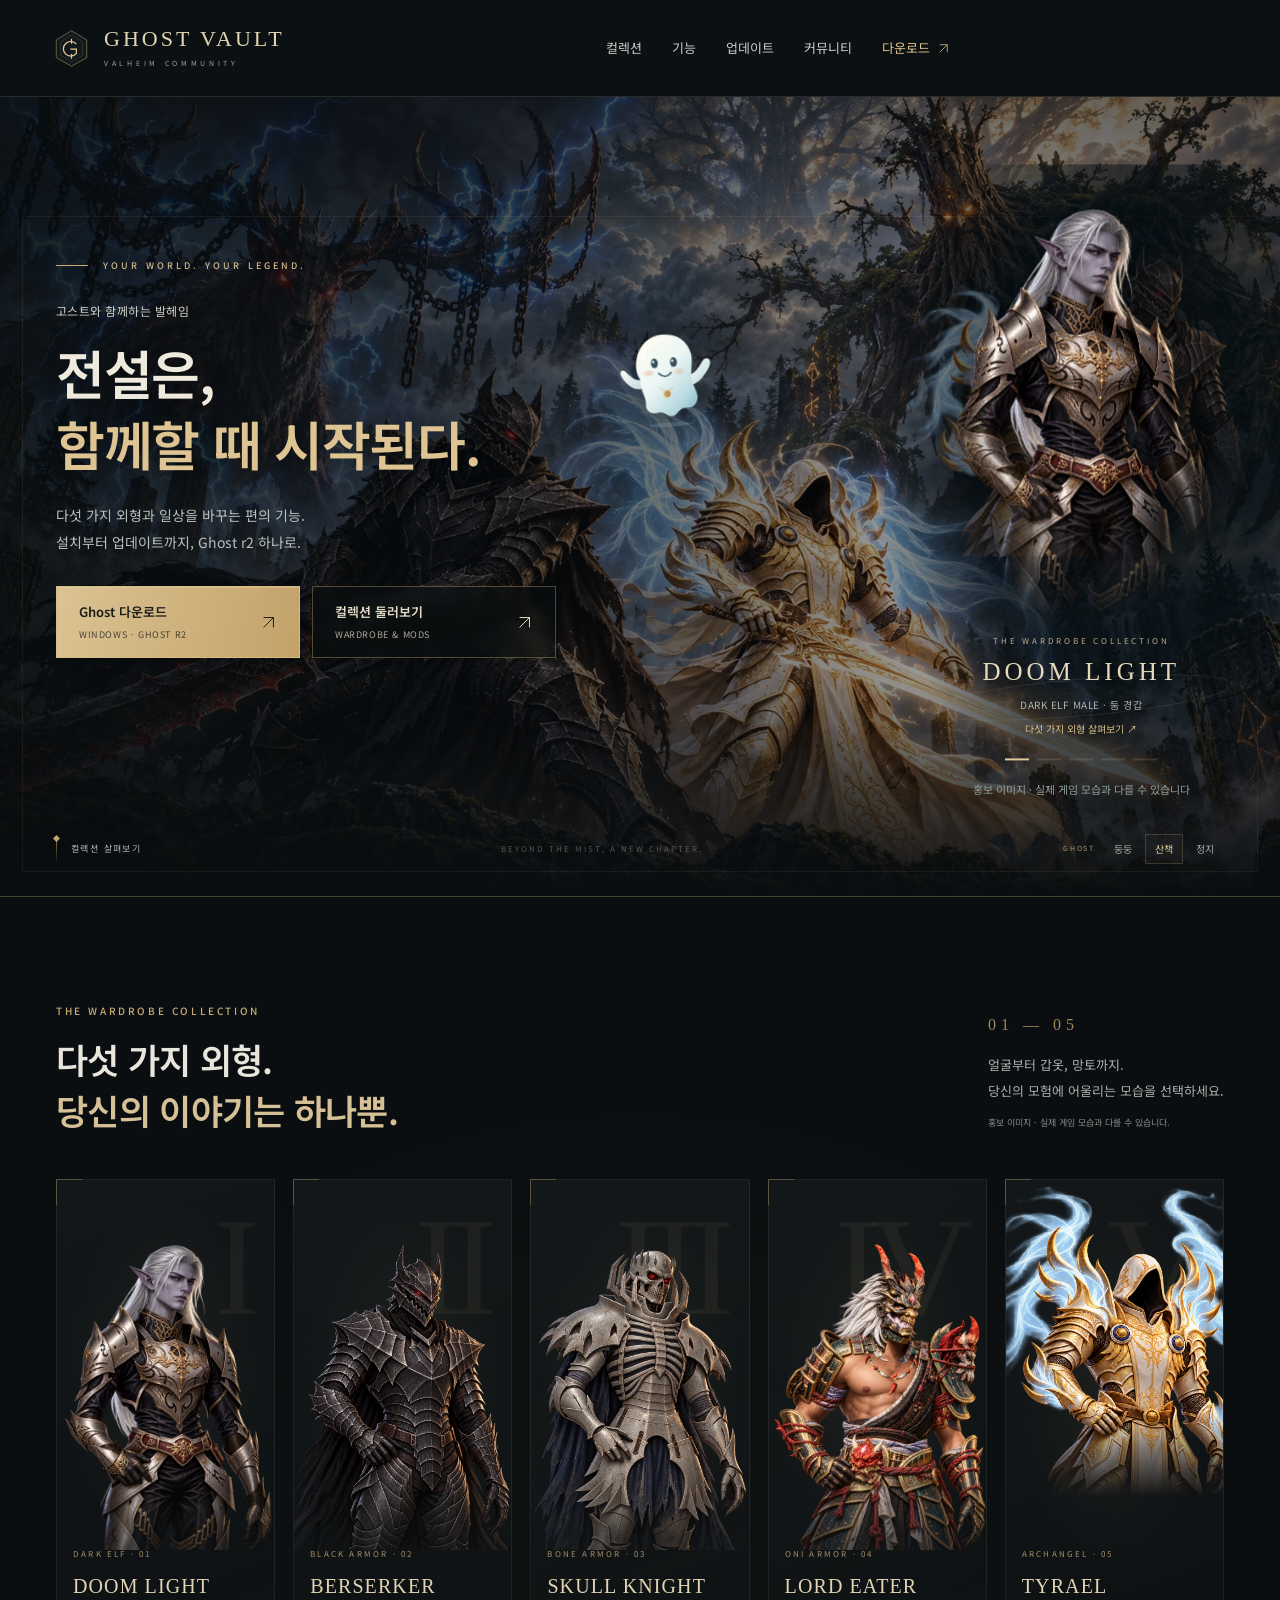
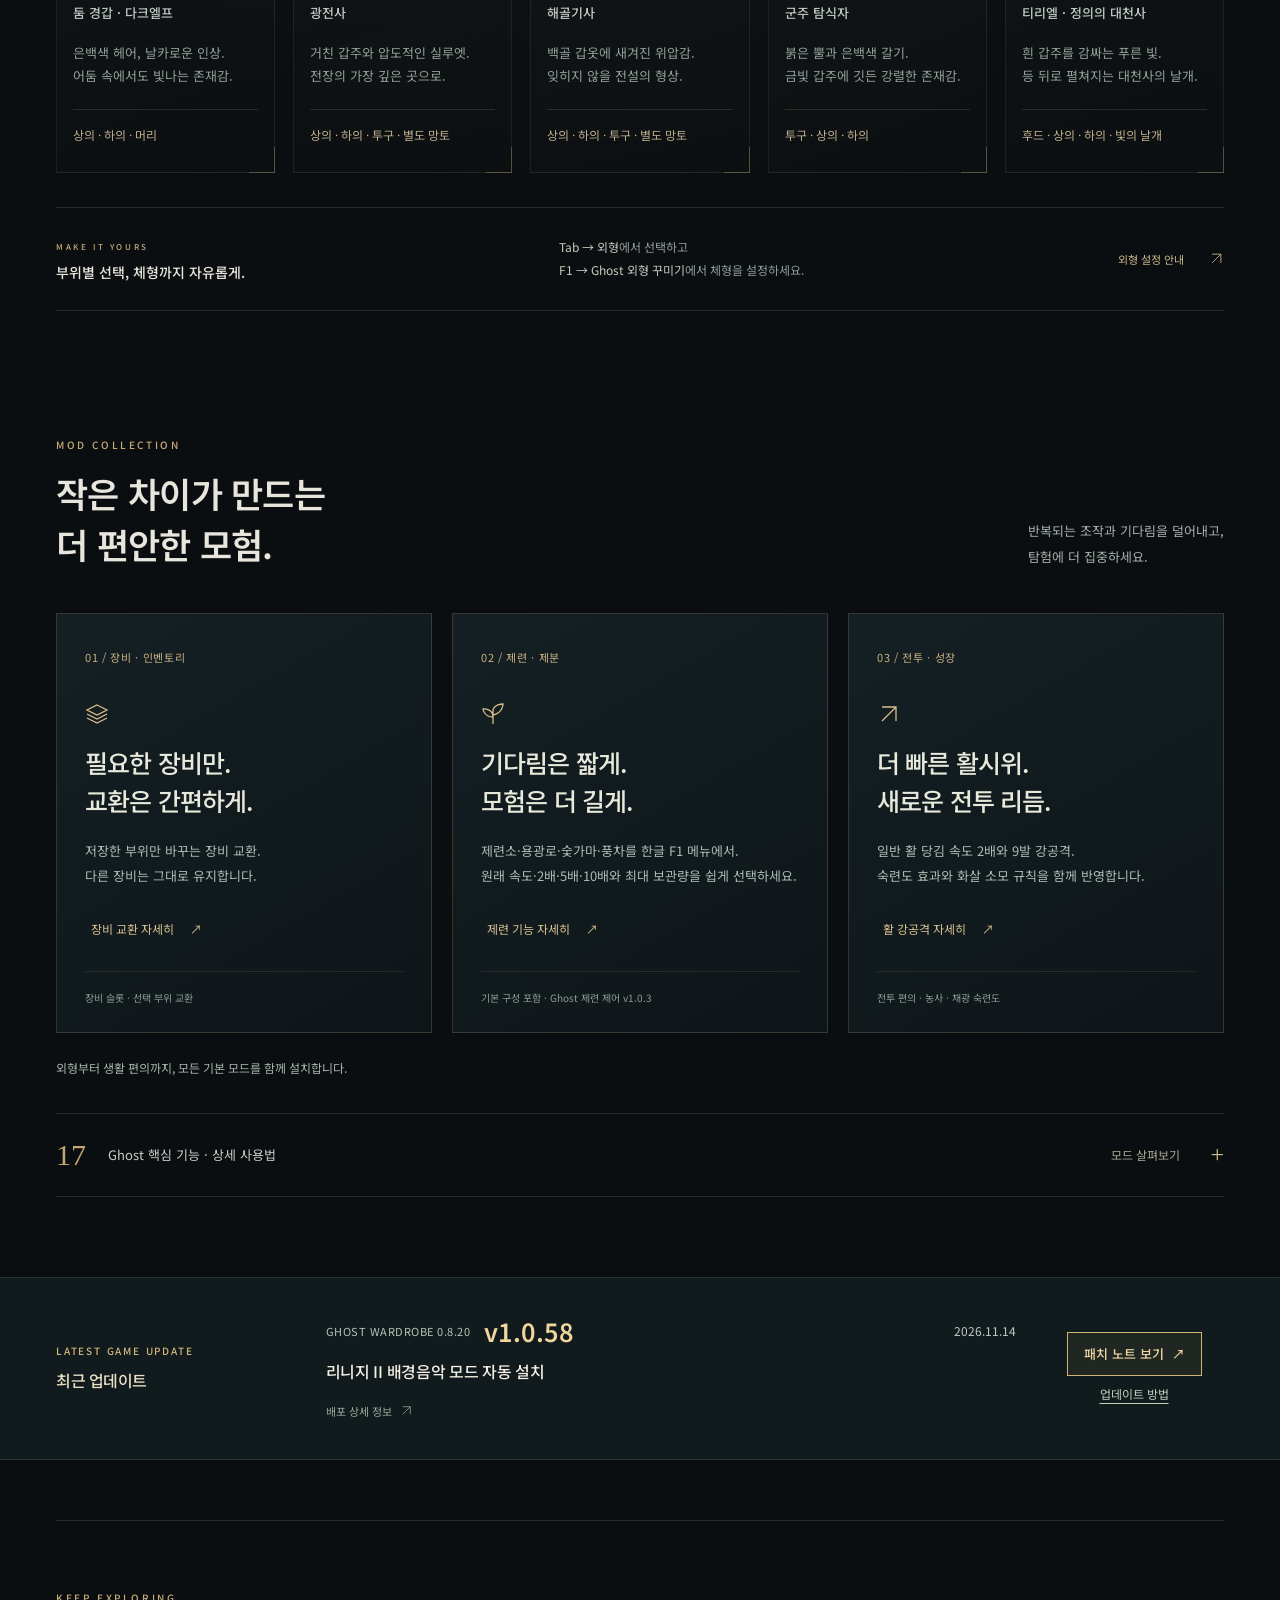
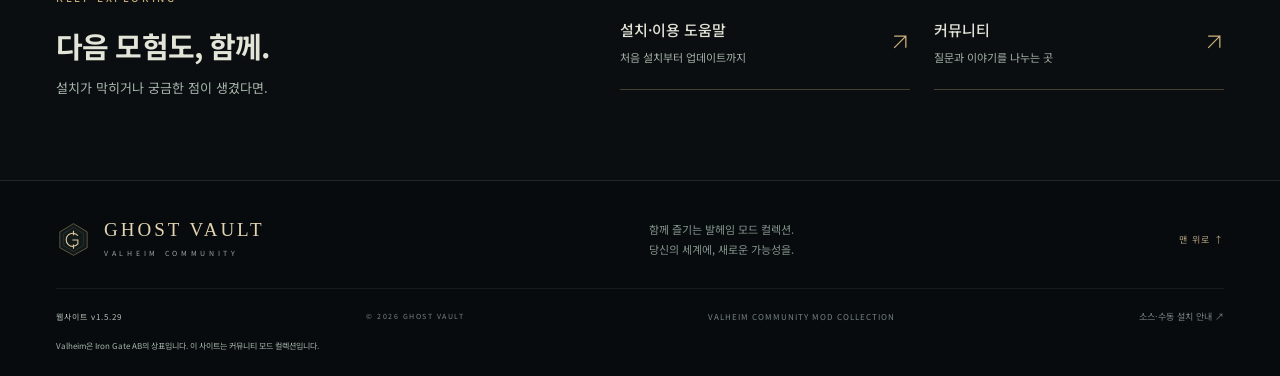
==== commit 7cee430a: "Publish Ghost Smelter Control 1.0.3 with clear Korean F1 controls" ====
--- a/docs/index.html
+++ b/docs/index.html
@@ -113,7 +113,7 @@
  <div id="gh-records" role="tabpanel" aria-labelledby="gh-tab-mods" data-history-list></div>
  <div class="gh-footer">설치된 통합팩 버전은 Ghost r2에서 확인할 수 있습니다.</div>
 </dialog>
-<script id="ghost-update-history-data" type="application/json">{"siteUpdates":[{"id":"module:GhostLineageMusic:1.0.1","kind":"module","component":"GhostLineageMusic","version":"1.0.1","date":"2026-11-14","title":"리니지 II 배경음악 재생 오류 수정","changes":["발헤임이 일부 Ogg 파일을 읽지 못해 기본 음악이 재생되던 경로를 수정했습니다. 모드에서 Ogg를 직접 디코딩해 재생합니다."],"notes":["음악 모드와 음원은 각 PC의 프로필에 별도로 설치합니다. 통합팩 자동 업데이트와 별도로 적용됩니다."]},{"id":"module:GhostLineageMusic:1.0.0","kind":"module","component":"GhostLineageMusic","version":"1.0.0","date":"2026-11-14","title":"리니지 II 상황별 배경음악 추가","changes":["등록한 침대에서 수평 거리 100m 이내는 마을곡, 바깥이나 침대 미등록 시에는 필드곡을 재생합니다.","전투 중에는 전투곡을 우선 재생하고, 전투가 끝나면 위치에 맞는 음악으로 돌아갑니다.","각 목록의 곡을 섞어 재생합니다. 발헤임 음악 볼륨과 모드 볼륨 설정을 함께 적용합니다."],"notes":["개별 프로필에 설치하는 음악 모드입니다. 로컬에 준비한 음원을 사용하며, 음원과 모드는 통합팩 자동 업데이트에 포함되지 않습니다."]},{"id":"module:GhostSmelterControl:1.0.3","kind":"module","component":"GhostSmelterControl","version":"1.0.3","date":"2026-10-31","title":"Ghost F1 설정을 한글 이름·버튼·설명으로 정리","changes":["한글 설정의 선택 버튼과 직접 입력 기능이 실제 F1 구조에서도 연결되도록 보완했습니다.","생산 속도를 원래 속도·2배·5배·10배로 선택하고 현재 배수를 표시합니다. 최대 보관량은 개수로 설명합니다.","Ghost 외형·생활·성장과 지도 순간이동의 설정 40개를 한글로 정리했습니다. 발효는 분, 경험치·외형 크기는 배수, 날개 빛 농도는 퍼센트입니다.","설명을 각 항목 아래에도 표시합니다. 현재 미사용인 이전 설정과 조절 항목 없는 고정 활 기능도 명확히 안내합니다.","기존 개인 설정과 게임 동작을 유지합니다. 풍차의 바람 영향도 그대로입니다."],"notes":["게임을 종료하고 Ghost 런처를 다시 열면 자동으로 준비합니다. 런처 재설치나 통합팩 재다운로드는 필요하지 않습니다."]},{"id":"launcher:1.0.15","kind":"launcher","component":"launcher","version":"1.0.15","date":"2026-11-12","title":"HotbarSwitch 등 꺼 둔 모드의 설정 유지","changes":["기본 구성에 포함된 모드도 사용자가 끄면 다시 켤 때까지 꺼진 상태를 유지합니다.","자동 업데이트는 켜 둔 모드에 적용합니다. 꺼 둔 모드는 직접 업데이트해도 꺼진 상태를 유지합니다.","런처에서 프로필을 열 때 확인하고, 이후 정기 확인 간격은 5분입니다."]},{"id":"launcher:1.0.14","kind":"launcher","component":"launcher","version":"1.0.14","date":"2026-11-02","title":"고스트 구버전 중복 정리의 실제 런처 파일 검증 수정","changes":["1.0.13에서 DLL을 문자열로 읽어 중복 파일 검증이 일치하지 않던 문제를 수정했습니다.","실제 런처의 파일 전달 경로에서도 DLL 원본 바이트를 보존해 확인하도록 변경했습니다.","이미 최신인 통합팩에서도 확인된 구버전 고스트 파일을 백업 후 자동 정리합니다.","실제 화면·preload·내부 파일 처리 코드를 연결한 회귀 검사를 추가했습니다."],"notes":["통합팩·다른 모드·개인 설정·세이브와 기존 정리 안전 조건을 유지합니다.","게임과 런처를 완전히 종료 후 다시 실행하면 런처가 자동 업데이트됩니다."]},{"id":"launcher:1.0.13","kind":"launcher","component":"launcher","version":"1.0.13","date":"2026-11-02","title":"통합 전 고스트 모드 중복 파일 자동 정리","changes":["통합팩이 이미 최신인 기존 프로필도 구버전 고스트 중복 파일을 자동으로 확인합니다.","고스트 보우 시험판 0.1.0~0.1.2, 초기 강공격·활 당김·고스트 기본 조정의 확인된 배포 파일만 정리합니다.","통합팩 안의 정상 대체 파일을 SHA-256으로 확인하고, 원본을 GhostBackups에 검증 백업한 뒤 게임의 로딩 경로에서 제거합니다.","게임·다른 모드 관리자가 실행 중이거나 프로필이 바뀌면 작업을 중단하고 다음 검사에서 다시 시도합니다."],"notes":["직접 추가한 다른 모드, 설정, 세이브와 알 수 없는 수정 파일은 유지합니다.","Ghost r2 1.0.12는 완전히 종료 후 다시 실행하면 런처 자동 업데이트를 받습니다."]},{"id":"setup:2","kind":"setup","component":"setup","version":"1.5.7","date":"2026-10-31","title":"WoWArmors를 기본 구성에서 제외 · 필수 모드 28개","changes":["Ghost 외형과 필수 기능에서 사용하지 않는 WoWArmors를 자동 설치 대상에서 제외했습니다.","기존 런처가 새 구성 정보를 받아 28개 필수 모드만 준비합니다. 런처 재설치는 필요하지 않습니다.","와우 장비를 사용하지 않는 이용자는 Installed에서 WoWArmors를 펼쳐 Uninstall로 삭제할 수 있습니다. 이후 자동 준비에서 다시 설치하지 않습니다."],"notes":["WoWArmors는 별도 능력치가 있는 장비를 추가하는 모드입니다. 해당 장비의 보존을 위해 기존 설치분을 강제 삭제하지 않습니다. Ghost의 다섯 외형과 기존 제련·생활·전투 기능은 유지합니다."]},{"id":"module:GhostSmelterControl:1.0.2","kind":"module","component":"GhostSmelterControl","version":"1.0.2","date":"2026-10-31","title":"Ghost F1 설정을 한글 이름·버튼·설명으로 정리","changes":["생산 속도를 원래 속도·2배·5배·10배로 선택하고 현재 배수를 표시합니다. 최대 보관량은 개수로 설명합니다.","Ghost 외형·생활·성장과 지도 순간이동의 설정 40개를 한글로 정리했습니다. 발효는 분, 경험치·외형 크기는 배수, 날개 빛 농도는 퍼센트입니다.","설명을 각 항목 아래에도 표시합니다. 현재 미사용인 이전 설정과 조절 항목 없는 고정 활 기능도 명확히 안내합니다.","기존 개인 설정과 게임 동작을 유지합니다. 풍차의 바람 영향도 그대로입니다."],"notes":["게임을 종료하고 Ghost 런처를 다시 열면 자동으로 준비합니다. 런처 재설치나 통합팩 재다운로드는 필요하지 않습니다."]},{"id":"module:GhostSmelterControl:1.0.1","kind":"module","component":"GhostSmelterControl","version":"1.0.1","date":"2026-10-31","title":"풍차 처리 시간·보리 투입량 F1 설정 추가","changes":["Ghost 제련 제어에 풍차를 추가했습니다. Windmill의 Seconds와 Barley 설정으로 기준 처리 시간과 보리 한도를 조절합니다.","새 기본값은 기준 1초·보리 100개입니다. 바람 세기·가림과 생산물 묶음 배출 방식은 유지합니다.","기존 제련소·용광로·숯가마의 F1 설정과 다른 Ghost 게임 DLL은 유지합니다."],"notes":["게임을 종료하고 Ghost 런처를 열면 독립 모드 1.0.1을 자동으로 준비합니다. 런처 재설치는 필요하지 않습니다."]},{"id":"launcher:1.0.12","kind":"launcher","component":"launcher","version":"1.0.12","date":"2026-10-31","title":"모드 목록 스크롤·창 크기 저장 처리 개선","changes":["자동 준비 안내 아래 모드 목록이 화면 밖으로 잘려 휠 스크롤이 되지 않던 높이 제한 오류를 수정했습니다.","설치된 모드와 온라인 목록이 창 크기에 맞춰 스크롤되도록 화면 배치를 보완했습니다.","창 크기 저장과 실행 중인 프로그램 확인을 비동기로 처리해 화면 처리를 막는 작업을 줄였습니다.","창 크기 저장 순서와 종료 시 최종 상태 저장을 보완했습니다."],"notes":["필수 모드 29개와 게임 모드 DLL·설정은 변경하지 않았습니다.","1.0.11은 런처를 다시 실행하면 자동 업데이트됩니다. 이전 버전은 홈페이지의 설치 파일로 교체할 수 있습니다."]},{"id":"launcher:1.0.11","kind":"launcher","component":"launcher","version":"1.0.11","date":"2026-10-31","title":"단일 실행 파일 설치·Windows 자동 업데이트 오류 수정","changes":["홈페이지의 기본 다운로드를 압축 해제가 필요 없는 Windows 설치 EXE로 통일했습니다.","설치 파일을 실행하면 기존 런처를 교체하고 자동으로 실행합니다. 기존 프로필과 모드 설정은 유지합니다.","Windows 기본 PowerShell 실행 실패와 런처 종료 시 교체 도구까지 종료되던 문제를 해결하도록 독립 실행 도구로 교체했습니다.","필수 모드 29개 자동 준비를 유지하며 실제 Windows에서 런처 종료 후 교체·재실행 과정을 검사합니다."],"notes":["1.0.10 이하는 홈페이지에서 이번 한 번 새 설치 파일을 실행해 교체하세요. 1.0.11부터 이후 런처 업데이트는 실행 시 자동 적용됩니다."]},{"id":"launcher:1.0.10","kind":"launcher","component":"launcher","version":"1.0.10","date":"2026-10-31","title":"새 프로필에서 필수 모드 자동 설치가 시작되지 않던 문제 수정","changes":["런처 설치 후 모드 목록이 비어 있던 자동 준비 시작 연결을 수정했습니다.","필수 모드 설치 계획과 설치 대상 확인·실패 처리·설정 보존 처리를 배포본에 포함했습니다.","배포 파일 검사에 실제 관리자 화면의 자동 준비 연결 확인을 추가했습니다."],"notes":["1.0.7 이상은 런처를 완전히 종료한 뒤 다시 실행하면 업데이트됩니다. 개별 모드 ZIP을 받을 필요가 없습니다."]},{"id":"launcher:1.0.9","kind":"launcher","component":"launcher","version":"1.0.9","date":"2026-10-31","title":"필수 모드 자동 준비 중 프로필 전환 차단 보완","changes":["필수 모드를 설치하는 동안 게임·프로필 전환과 프로필 내보내기 버튼을 잠가 설치 대상이 바뀌지 않게 했습니다.","필수 모드 29개 자동 설치·업데이트·누락 복구와 설치 완료 후 게임 실행 흐름을 유지합니다."],"notes":["1.0.7 이상 런처는 다시 실행하면 자동 업데이트됩니다. 게임 모드 DLL과 필수 구성 버전은 변경하지 않았습니다."]},{"id":"launcher:1.0.8","kind":"launcher","component":"launcher","version":"1.0.8","date":"2026-10-31","title":"런처 하나로 필수 모드 29개 자동 준비","changes":["런처를 열면 Valheim의 마지막 사용 프로필을 열고, 처음에는 Default 프로필을 준비합니다.","공식 필수 모드 29개를 자동 설치하고, 누락·비활성화된 패키지를 복구합니다. Ghost 통합팩과 제련 제어의 새 배포도 자동 적용합니다.","설치 진행·대기·실패 원인과 준비 완료를 표시하고, 필수 구성이 준비된 뒤 모드를 적용해 게임을 실행합니다.","외부 모드는 확인된 배포 버전을 기준으로 내려받으며, 파일 크기와 SHA-256을 검증합니다. 준비된 패키지는 다시 받지 않습니다.","홈페이지는 런처 다운로드 중심으로 안내하고, 개별 ZIP은 비상 복구에만 사용하도록 정리했습니다."],"notes":["1.0.7 사용자는 런처를 열면 자동 업데이트됩니다. 1.0.6 이하는 처음 한 번 새 런처 설치가 필요합니다.","개인 설정값은 자동으로 동기화하지 않습니다. 게임이 실행 중이면 설치를 기다립니다."]},{"id":"launcher:1.0.7","kind":"launcher","component":"launcher","version":"1.0.7","date":"2026-10-30","title":"런처 자동 업데이트·자동 재실행","changes":["실행할 때 Ghost 런처의 새 버전을 확인하고 자동으로 내려받아 교체한 뒤 다시 실행합니다.","배포 파일의 출처·크기·SHA-256을 검증하고, 설치된 모드·프로필·개인 설정은 유지합니다.","다운로드나 검증에 실패하면 다시 시도하거나 현재 버전으로 계속할 수 있습니다."],"notes":["1.0.5·1.0.6 등 이전 런처는 처음 한 번 1.0.7을 직접 설치해야 합니다. 이 버전부터 이후 런처 업데이트를 자동 적용합니다."]},{"id":"site:1.5.0","kind":"site","version":"1.5.0","date":"2026-10-30","title":"소개와 설치 동선 전면 정리","changes":["메인은 외형 컬렉션·기능·최근 소식 순서로 구성하고, 설치 안내를 전용 페이지로 옮겼습니다.","설치와 업데이트를 상황별로 구분하고, 기본 모드는 하나의 전체 설치 경로로 연결했습니다.","전체 모드 목록에 제련 제어를 포함하고 상세 사용법·수동 설치·도움말을 유지했습니다."],"notes":[]},{"id":"site:1.4.22","kind":"site","version":"1.4.22","date":"2026-10-30","title":"제련 모드 필수 설치 연결","changes":["제련 편의 모드를 Ghost 통합팩의 필수 설치 항목으로 연결했습니다.","전체 모드 설치 버튼으로 통합팩과 제련 모드를 같은 프로필에 함께 설치하도록 안내를 통일했습니다.","기존 이용자의 누락 모드 추가와 두 ZIP의 수동 설치 안내를 정리했습니다."],"notes":[]},{"id":"site:1.4.21","kind":"site","version":"1.4.21","date":"2026-10-30","title":"설치·업데이트 안내 정리","changes":["설치 안내를 메인 화면 다음에 배치하고 런처 설치·통합팩 설치·게임 실행의 3단계로 정리했습니다.","런처 다운로드를 한곳으로 모으고 제련 편의 모드는 선택 설치 항목으로 구분했습니다.","ZIP 직접 다운로드와 소스 파일은 수동 설치 안내로 모았습니다."],"notes":[]},{"id":"site:1.4.20","kind":"site","version":"1.4.20","date":"2026-10-30","title":"둠 창 수직·곡괭이 공격 방향·활 실제 당김 접점 수정","changes":["장병기 대기에서 무기를 두 손 사이 방향으로 눕히던 보정을 제거하고, 원본 Weapon_R_Bone 방향과 자루의 끝 방향을 맞춥니다. 원본 팔 자세는 유지하며 한손 창에도 같은 원본 부착 기준을 적용합니다.","곡괭이와 양손 무기의 앞뒤를 원본 부착 방향에 맞춥니다. 실제 공격·막기·후진 등 네이티브 동작에서는 무기를 두 손 사이 축으로 다시 회전시키지 않고 게임 무기의 실제 방향을 유지하며 외형용 손목만 네이티브 손바닥에 맞춥니다.","활은 대기·막기·이동 중 빈 보조 손을 시위로 추적하지 않습니다. 실제 당김 중의 양손 부착점으로 접점을 맞추며, 잘못 추정했던 약5cm 시위 대신 이번 가는나무 활의 약89cm 실제 당김 간격을 사용합니다. 약89cm를 고정값으로 넣은 것은 아니며 무기·프레임의 실제 값을 읽습니다.","활 조준에서 손목 회전과 그에 따른 손바닥 오프셋을 함께 계산합니다. 팔 길이를 유지하는 두 관절 보정을 사용하며 몸통·다리의 원본 준비 자세와 접지 기준은 유지합니다. 도달 불가능한 준비 초반은 강제 변형하지 않습니다.","주축 추정의 단일 시작 방향 문제를 보완했습니다. 원본82뼈·407클립·갑옷 자산·체형, 다른 외형, 다른13DLL, 활 밸런스·발사·판정·인벤토리·개인cfg·수리도구 카메라·런처1.0.5를 유지합니다.","제공된 철 장병기·철 곡괭이·가는나무 활·철 둔기+방패의38개 실제 캡처 입력을 호스트에서 재생하고 위아래 조준을 추가 검사했습니다. 이는 새 수정본의 실제 Valheim/GPU/친구 실행 확인과 구분합니다."],"notes":["홈페이지 이미지는 실제 게임 화면이 아닌 홍보 일러스트입니다."]},{"id":"site:1.4.19","kind":"site","version":"1.4.19","date":"2026-10-29","title":"둠 무기 형상 기준 접점·활 조준 공중 회전 보완","changes":["1.0.38에서 네이티브 보조 손을 실제 무기 접점으로 간주했던 보정을 대체했습니다. 창·양손검 계열은 렌더 메시에서 자루 축과 손잡이를 읽어 원본 두 손의 쥔 지점에 맞추며, 빈 보조 손을 쫓아 원본 팔 자세를 바꾸지 않습니다.","활은 자루 무기와 다른 방식으로 손잡이·활 면·시위 위치를 읽습니다. 활 손잡이를 잡는 손과 시위를 당기는 손을 별도로 맞추고, 장전된 화살·비활성 장식은 활의 형상 계산에서 제외합니다. 실제 화살 크기와 기존 효과 표시는 유지합니다.","활 조준 방향을 맞추려고 몸통 전체를 회전시키던 보정을 제거했습니다. 서서 당길 때는 실제 원본 Atk01_Bow의 준비 구간 키를 실제 충전율로 재생하고, 시위/활 방향에 맞추는 보정은 팔에만 적용합니다. 이동 중에는 기존 게임 동작을 읽는 경로를 유지합니다.","접지 중 조준할 때 원본 서기 자세의 발 기준 높이를 유지합니다. 메시 좌표축이 회전된 경우도 실제 캐릭터 위쪽 방향으로 높이를 계산하여 조준하면서 몸이 떠오르거나 비틀리는 경로를 보완했습니다.","승인된 원본 체형·얼굴·전체 원본 데이터·기본 걷기/달리기·장신구 부착·수납 정리·수리 도구와 카메라의 원래 동작을 유지합니다. 실제 게임 뼈·무기·공격 판정·인벤토리·개인cfg·다른13DLL·런처1.0.5는 변경하지 않습니다."],"notes":["홈페이지 이미지는 실제 게임 화면이 아닌 홍보 일러스트입니다."]},{"id":"site:1.4.18","kind":"site","version":"1.4.18","date":"2026-10-29","title":"둠 양손 무기 접점·활 상하 조준·방향별 이동 보완","changes":["사용자 확인에 따라 수리·건설 도구 대기의 카메라 자동 회전은 발헤임 원래 동작 그대로 유지합니다. 카메라·입력·수리 도구 로직을 패치하지 않습니다.","양손검·양손둔기·장병기·양손 지팡이·석궁의 실제 두 손 접점을 하나의 강체 무기 좌표로 계산합니다. 양쪽 팔은 원본 길이를 유지하는 외형 전용 두 관절 보정으로 손잡이에 맞추며 실제 무기·충돌·판정은 이동하지 않습니다. 쌍단검·한손창·검+방패에는 양손 단일무기 보정을 적용하지 않습니다.","활을 당기거나 조준할 때 수평으로 남는 동작을 보완했습니다. 활을 쥔 손과 시위를 당기는 손의 축을 실제 조준 방향에 맞추고 두 손 접점을 함께 보정합니다. 위·정면·아래 조준과 당김/유지/해제 및 친구 화면의 동기화 look 방향을 구분해 반영합니다.","정방향 이동은 승인된 리니지2 원본 걷기·달리기를 유지합니다. 받은 원본에는 뒤걷기/옆걷기 전용 클립이 없어, 후진·옆이동은 발헤임의 실제 방향별 동작을 원본 길이의 외형 뼈로 읽습니다. 캐릭터를 카메라 쪽으로 강제로 돌리지 않습니다.","창/양손 무기의 손 내부 grip 좌표에 부모 모델 크기를 정확히 한 번 적용합니다. 큰 월드 좌표에서도 손바닥 방향과 팔 회전 계산은 외형 내부 좌표를 사용합니다. 기존 원본 체형·얼굴·407클립 데이터·장신구 몸 부착·무기 수납 정리와 다른13DLL/설정/인벤토리/런처1.0.5는 보존합니다."],"notes":["홈페이지 이미지는 실제 게임 화면이 아닌 홍보 일러스트입니다."]},{"id":"site:1.4.17","kind":"site","version":"1.4.17","date":"2026-10-29","title":"둠 창 손잡이·활 당김/유지·달리기 장신구 부착 수정","changes":["둠의 승인된 원본 체형·얼굴 비율·82뼈·기존 대기/걷기/숙인 달리기와 다른 외형은 유지합니다.","창·장병기는 대기 중 손에서 벗어나는 원본 무기 helper 대신, 원본 손잡이의 손 내부 좌표와 실제 손바닥 방향으로 위치와 회전을 맞춥니다. 다른 무기·방패의 기존 정렬은 유지합니다.","활은 발사 전 당김·완충전 유지·조준 동작도 실제 게임 애니메이터에서 읽어 원본 길이의 시각 뼈에 반영합니다. 로컬 당김 상태와 무기에 지정된 동기화 draw 상태를 함께 확인하며, 이미 동작하던 발사·취소 경로를 유지합니다.","장신구·유틸리티·노출된 장비 장식·등 수납 장비의 메시 표시를 실제 다크엘프 몸의 해당 부위에 연결합니다. 허리·가슴·머리 등 부위별 고정 장식과 여러 뼈에 걸친 스킨 장식을 구분해 숙인 달리기 중에도 몸을 따라갑니다.","장신구 교체·해제·외형 전환·비활성·파괴 시 표시 사본과 보조 뼈를 정리하고 원래 렌더러를 복원합니다. 실제 게임 뼈·장비 스크립트·충돌·인벤토리·개인cfg·다른13DLL·런처1.0.5는 유지합니다."],"notes":["홈페이지 이미지는 실제 게임 화면이 아닌 홍보 일러스트입니다."]},{"id":"site:1.4.16","kind":"site","version":"1.4.16","date":"2026-10-29","title":"광전사 공통 체형 업데이트 안내","changes":["통합팩1.0.34/외형0.8.16의 둠·해골기사·군주 탐식자 공통 광전사 체형 변경을 버전과 업데이트 내역에 반영했습니다.","기존5종 홍보 이미지·티리엘 날개·한글 글꼴·닫기 X 정렬·게시판·이력을 유지합니다."],"notes":["홈페이지 이미지는 실제 게임 화면이 아닌 홍보 일러스트입니다."]},{"id":"site:1.4.15","kind":"site","version":"1.4.15","date":"2026-10-29","title":"광전사 공통 체형 업데이트 안내","changes":["통합팩1.0.34/외형0.8.15의 둠·해골기사·군주 탐식자 공통 광전사 체형 변경을 버전과 업데이트 내역에 반영했습니다.","기존5종 홍보 이미지·티리엘 날개·한글 글꼴·닫기 X 정렬·게시판·이력을 유지합니다."],"notes":["홈페이지 이미지는 실제 게임 화면이 아닌 홍보 일러스트입니다."]},{"id":"site:1.4.14","kind":"site","version":"1.4.14","date":"2026-10-29","title":"광전사 공통 체형 업데이트 안내","changes":["통합팩1.0.34/외형0.8.14의 둠·해골기사·군주 탐식자 공통 광전사 체형 변경을 버전과 업데이트 내역에 반영했습니다.","기존5종 홍보 이미지·티리엘 날개·한글 글꼴·닫기 X 정렬·게시판·이력을 유지합니다."],"notes":["홈페이지 이미지는 실제 게임 화면이 아닌 홍보 일러스트입니다."]},{"id":"site:1.4.13","kind":"site","version":"1.4.13","date":"2026-10-29","title":"티리엘 반투명한 빛·색감·흩어지는 날개 끝","changes":["원작 스크린샷을 기준으로 진한 파랑·보라와 넓은 면의 농도를 낮추고 배경이 비치는 청백색 빛을 보완했습니다.","기존 포즈·갑옷과 위로 흐르는 방향을 유지하며, 날카로운 날개 끝이 흐려지도록 수정했습니다.","기존 한글 글꼴과 X 중앙 정렬을 유지합니다."],"notes":["편집된 홍보 일러스트이며 실제 게임 캡처가 아닙니다.","게임 변경은 통합팩1.0.33/외형0.8.13에 포함합니다."]},{"id":"site:1.4.12","kind":"site","version":"1.4.12","date":"2026-10-29","title":"티리엘 날개 상향 흐름 수정 · 한글 글꼴과 X 정렬","changes":["기존 티리엘 일러스트 포즈와 갑옷을 살리고, 원작 참고 화면처럼 위로 솟아 바깥으로 흐르는 날개 결을 반영했습니다. 메인 회전 이미지와 하단 컬렉션에 함께 적용합니다.","한글 제목·본문·업데이트 센터의 글꼴, 굵기와 간격을 정리했습니다.","업데이트 창과 안내 창의 X를 네모 버튼 정중앙에 고정했습니다."],"notes":["홈페이지 홍보 이미지이며 실제 게임 화면과 다를 수 있습니다.","게임 통합팩1.0.32·외형0.8.12·런처1.0.5는 유지합니다."]},{"id":"site:1.4.9","kind":"site","version":"1.4.9","date":"2026-10-29","title":"한글 글꼴 통일과 티리엘 실제 날개 사진","changes":["한글 전체를 동일한 한국어 가변 글꼴로 표시해 문장 안의 굵기 차이를 정리했습니다.","업데이트 안내와 모바일 글자 크기·정렬을 보완했습니다.","티리엘 메인 회전 이미지와 컬렉션 카드를 실제 구현 게임 사진으로 교체했습니다."],"notes":["티리엘 사진은 사용자 제공 실제 게임 화면이며 최신 밝기·크기 조정 전 촬영본입니다.","게임 통합팩1.0.32와 런처1.0.5는 유지합니다."]},{"id":"site:1.4.8","kind":"site","version":"1.4.8","date":"2026-10-29","title":"티리엘 날개 크기 90%·투명도와 빛 겹침 완화 적용 후보","changes":["비교 사진 기준으로 티리엘 플레이어 날개의 표시 크기를 1.0.31의 90%로 조정했습니다. 시뮬레이션 크기·바람·입자·강성·장착 좌표는 유지합니다.","날개에 로딩된 알파 혼합 셰이더를 우선 선택하고, 두 겹의 투명도 예산을 분배해 겹침이 흰색으로 누적되는 현상을 줄입니다. 색 강도를 제한하며, 알파 셰이더가 없으면 낮은 강도의 투명 가산 혼합을 사용합니다.","기존 원본 모델·텍스처·가중치와 물리 솔버를 보존했습니다. 90%는 비교 사진을 바탕으로 한 표시 보정값이며 원작의 정확한 실측 배율을 뜻하지 않습니다."],"notes":["홍보 일러스트는 실제 게임 화면과 다를 수 있습니다.","플레이어용 원본 모델과 cloth 연결을 사용합니다. 원작 shader/solver 자체는 포함되지 않으며 실제 게임 시각·친구 화면·성능은 미확인입니다."]},{"id":"site:1.4.7","kind":"site","version":"1.4.7","date":"2026-10-28","title":"티리엘 플레이어 원본 날개와 cloth 이동 반응 적용 후보","changes":["1.0.30에서 날개가 천처럼 접히고 앞으로 쏠리는 실제 게임 피드백에 따라 물리·뼈 연결 경로를 수정했습니다.","원본 APP에서 누락됐던 입자별 blend/animation fraction, parent/tangent 연결과 47개 3점 연결·질량 보정 계수를 복원했습니다. 원본 메시·31개 뼈·가중치·크기는 유지합니다.","원본 eBendModel=1의 별도 3점 자료로 rest-curvature 계산을 재구성하고, 물리 결과와 원래 자세를 입자별 원본 비율로 섞습니다. 임의 확대·사인파·새 강성 값은 사용하지 않습니다."],"notes":["홍보 일러스트는 실제 게임 화면과 다를 수 있습니다.","플레이어용 원본 모델과 cloth 연결을 사용합니다. 원작 shader/solver 자체는 포함되지 않으며 실제 게임 시각·친구 화면·성능은 미확인입니다."]},{"id":"site:1.4.6","kind":"site","version":"1.4.6","date":"2026-10-28","title":"티리엘 플레이어 원본 날개와 cloth 이동 반응 적용 후보","changes":["티리엘 망토의 기본 날개를 NPC S15에서 플레이어용 Wings of Justice(trophy_glo026_stor) 원본 모델로 교체했습니다. 원본의 장식·가닥 메시와 가중치를 보존합니다.","원본 Barbarian 캐릭터의 키와 HP_chestBack 장착점으로 착용 비율을 계산합니다. 기존 키1.6배 제한이나 별도 가닥 굵기 조작은 사용하지 않습니다.","원본 ClothData의 입자39개·고정점9개·실제 제약111개·가닥 뼈28개 연결로 달리기·정지·회전·바람에 반응합니다. 원본 SIMD 패딩 입자와 제약은 제외합니다."],"notes":["홍보 일러스트는 실제 게임 화면과 다를 수 있습니다.","플레이어용 원본 모델과 cloth 연결을 사용합니다. 원작 shader/solver 자체는 포함되지 않으며 실제 게임 시각·친구 화면·성능은 미확인입니다."]},{"id":"site:1.4.5","kind":"site","version":"1.4.5","date":"2026-10-28","title":"티리엘 원본 S15 날개 애니메이션 적용 후보","changes":["티리엘 망토 날개에 제공된 S15 원본 메시·115관절·3.3초 애니메이션을 연결했습니다. 기존 임의 곡선 대신 원본 트랙을 재생합니다.","NPC 원본의 큰 단위를 캐릭터 키에 맞게 줄였습니다. 망토 단독은 몸이나 갑옷을 바꾸지 않으며, 기존 날개 크기·밝기·농도 설정을 유지합니다.","어깨·팔의 원본 FX 표면을 반투명 원본 텍스처 기반으로 표시하고 무늬를 흐르게 합니다. 원작 셰이더 그래프가 없으므로 빛 재질은 발헤임용으로 재구성했습니다."],"notes":["홍보 일러스트는 실제 게임 화면과 다를 수 있습니다.","S15 NPC 원본을 착용 크기로 변환했습니다. 플레이어 전용 날개와 동일성·실제 게임 시각·친구 화면은 미확인입니다."]},{"id":"site:1.4.4","kind":"site","version":"1.4.4","date":"2026-10-27","title":"티리엘 목 피부와 갑옷 빛·날개 가시성 수정","changes":["티리엘 후드와 상의에 광전사에서 가져온 목 피부를 추가하던 표시를 제외했습니다. 원래 후드·검은 베일과 갑옷은 그대로 유지합니다.","다른 닫힌 투구의 원작 목과 플레이어 목이 겹치는 범위를 줄이고, 광전사·해골기사의 보충 목에 남던 경계 아래 삼각형을 정확히 잘랐습니다. 원작 상부 목 연결부, 군주 탐식자의 노출 피부, 열린 둠 얼굴은 보존합니다.","날개 기본 펼침 크기·가닥 폭·농도를 높였고 TyraelWingBrightness(기본1.8)를 추가해 옷 효과와 밝기를 분리했습니다.","옷 효과의 폭과 농도를 높이고 발생 위치를 갑옷 바깥으로 옮겨 어깨·손목에서 보이도록 조정했습니다."],"notes":["홍보 일러스트는 실제 게임 화면과 다를 수 있습니다.","실제 게임 효과의 밝기·가림·친구 화면은 적용 후 확인이 필요합니다."]},{"id":"site:1.4.3","kind":"site","version":"1.4.3","date":"2026-10-27","title":"티리엘 효과 크기 오류와 은은한 빛 수정 안내","changes":["옷 효과만 비정상적으로 확대될 수 있던 내부 단위/모델 배율 계산을 수정했습니다. 효과는 실제 몸 크기에 맞춰 생성합니다.","어깨·손목 효과를 몸 표면 가까이에서 보일 듯 말 듯하게 일렁이는 짧고 옅은 빛으로 줄였습니다. 기존 개인 밝기 설정이 높아도 옷 효과의 농도는 낮게 유지합니다.","날개는 망토 외형을 선택했을 때만 별도로 표시합니다. 등 뒤의 가는 가닥이 부드럽게 휘고 말리며 빛무늬가 흐르도록 수정했습니다.","중복된 양면 삼각형으로 빛이 두 배 더해지던 부분을 제거하고, 효과 재질의 기존 변형·잘라내기 설정이 섞이지 않도록 제한했습니다."],"notes":["홍보 일러스트는 실제 게임 화면과 다를 수 있습니다.","실제 게임 효과의 밝기·가림·친구 화면은 적용 후 확인이 필요합니다."]},{"id":"site:1.4.2","kind":"site","version":"1.4.2","date":"2026-10-27","title":"티리엘 빛의 날개와 부드러운 불길 안내","changes":["티리엘 빛의 날개를 망토 외형에서 따로 선택하는 방법을 추가했습니다.","어깨·팔의 고체 FX를 반투명하게 움직이는 빛의 띠로 교체한 통합팩1.0.26 안내를 반영합니다.","날개 크기·농도와 효과 움직임 설정을 안내합니다. 기존 다섯 홍보 이미지는 유지합니다."],"notes":["홍보 일러스트는 실제 게임 화면과 다를 수 있습니다.","실제 게임 효과의 밝기·가림·친구 화면은 적용 후 확인이 필요합니다."]},{"id":"site:1.4.0","kind":"site","version":"1.4.0","date":"2026-10-27","title":"티리엘을 포함한 다섯 가지 외형과 빛 효과 안내","changes":["메인 외형 회전에 티리엘을 추가해5종이6초마다순환합니다.","외형선택버튼5개와하단티리엘카드를추가했습니다.","티리엘빛흐름/속도/밝기설정과현재Original체형안내를갱신했습니다.","통합팩1.0.25/Wardrobe0.8.5버전·다운로드·모드설명·이력을함께갱신합니다.","기존폰트에없던새한글글자를추가폰트로보완해다섯·흐름·밝기등의표시가빠지지않게했습니다."],"notes":["기존홈페이지디자인·게시판·과거기록을보존합니다.","이미지는프로모션/CPU모델미리보기이며실제게임화면과차이가있습니다."]},{"id":"site:1.3.1","kind":"site","version":"1.3.1","date":"2026-10-26","title":"네 가지 외형과 Windows 게시 호환 보정","changes":["메인 외형 회전에 군주 탐식자 홍보 이미지를 추가해 네 가지 외형을 차례로 표시합니다.","6초 자동 전환과 움직임 정지를 유지하고 외형 선택 버튼 네 개를 제공합니다.","하단 외형 컬렉션에 군주 탐식자 카드를 추가하고 안내 문구를 네 가지로 갱신했습니다.","Windows PowerShell에서 업데이트 기록이 중첩 배열로 저장되는 문제를 보정하고 오류 발생 위치를 표시합니다."],"notes":["홍보용 일러스트로 실제 게임 화면과 차이가 있을 수 있습니다.","통합팩 1.0.19와 런처 1.0.5 버전은 그대로 유지합니다."]},{"id":"site:1.2.0","kind":"site","version":"1.2.0","date":"2026-10-25","title":"홈페이지 메뉴와 이용 가이드 정돈","changes":["상단 메뉴를 업데이트·컬렉션·이용 가이드·커뮤니티로 정리했습니다.","업데이트 센터를 게임 업데이트·런처 업데이트·서비스 소식으로 나누고 최신 통합팩을 먼저 표시합니다.","처음 설치·버전 업데이트·문제 해결 안내를 이용 가이드 한곳에 모았습니다.","외형과 모드 컬렉션을 이어 배치하고 반복되던 설치 버튼·별도 안내 창·하단 안내를 정리했습니다.","최신 게임 업데이트 상단 표시와 이미지·초기 목록 처리 개선을 함께 유지합니다."],"notes":["게임 통합팩과 Ghost r2 앱 파일은 변경하지 않습니다."]},{"id":"launcher:1.0.5","kind":"site","component":"launcher","version":"1.0.5","date":"2026-10-24","title":"런처 표시 버전 통일과 배포 검사 강화","changes":["제목·설정·시작로그·프로필 내보내기 등에서 앱 실제버전1.0.5를 함께 사용합니다.","수동으로 적던 표시버전을 제거하고 package.json 버전을 단일 원본으로 사용합니다.","빌드 전 소스 표시버전 검사와 빌드 후 실제app.asar 내부버전·표시코드 검사를 필수 연결했습니다.","기존 공개서버 직접조회·30초 갱신·창복귀 확인·캐시우회·재귀복사완료대기를 유지합니다."],"notes":["기존프로필/모드/설정은 유지하며, 새바탕화면 아이콘으로 실행하세요. 이전고정아이콘은 이전앱을 실행할수 있습니다."]},{"id":"launcher:1.0.4","kind":"site","component":"launcher","version":"1.0.4","date":"2026-10-24","title":"런처 업데이트 확인 지연 개선","changes":["배포 조회를 예전 운영 PC 경유에서 공개 서버 직접 조회로 변경했습니다.","Ghost 업데이트를30초마다 별도 확인하고, 시작·프로필 진입·창 복귀·수동 확인 시 새 정보를 조회합니다.","고유 조회 주소와 캐시 우회 요청으로 이전 응답의 재사용을 줄였습니다.","최신 배포와 전체 목록을 함께 확인하고 오래된 응답이 저장된 새 버전을 덮지 못하게 했습니다.","모드 폴더 복사 완료를 기다려 설치·백업 완료 처리가 앞서지 않도록 수정했습니다."],"notes":["공개 서버에 새 배포가 올라온 뒤 확인 주기와 통신 시간이 필요합니다. 게시 자체가 완료되기 전에는 표시할 수 없습니다.","기존 프로필·모드·게임 설정은 유지하며 이번 런처 설치는 통합팩 버전을 변경하지 않습니다."]},{"id":"site:1.0.3","kind":"site","version":"1.0.3","date":"2026-10-24","title":"통합 업데이트 다운로드와 패치 기록 갱신","changes":["통합팩1.0.15와 런처1.0.5의 다운로드·버전별 상세패치기록을 갱신했습니다.","활 강공의 화살별피해1.5배·9발합13.5배 설명을 명확히 했습니다."],"notes":[]},{"id":"site:1.0.2","kind":"site","version":"1.0.2","date":"2026-10-24","title":"런처 변경 기록과 다운로드 갱신","changes":["업데이트 정보에 런처 분류를 추가했습니다.","런처 설치 파일과 소스 다운로드를1.0.4로 갱신했습니다."],"notes":[]},{"id":"site:1.0.1","kind":"site","version":"1.0.1","date":"2026-10-24","title":"안내와 사용 흐름 정리","changes":["활 모드 설명을 추가하고 포함 모드 수를 맞췄습니다.","메뉴 이름을 모드·사용법으로 정리하고 설치·업데이트 도움말을 추가했습니다.","안내 글씨의 크기와 대비를 보완했습니다.","게임·홈페이지·게시판 기록을 구분해 볼 수 있습니다."],"notes":["통합팩과 런처 버전은 그대로 유지합니다."]},{"id":"site:1.0.0","kind":"site","version":"1.0.0","date":"2026-10-24","title":"버전별 업데이트 기록과 게시판 연결","changes":["이전 버전 목록과 상세 변경 내용을 확인하는 업데이트 정보 창을 추가했습니다.","상단 메뉴와 하단에 자유게시판을 연결했습니다."],"notes":["앞서 적용한 홈페이지 기능을 기록에 정리했습니다."]},{"id":"board:1.0.0","kind":"board","version":"1.0.0","date":"2026-10-24","title":"로그인 없는 자유게시판","changes":["로그인 없이 글과 댓글을 작성할 수 있습니다.","작성 비밀번호로 수정·삭제하고 검색과 분류로 글을 찾을 수 있습니다."],"notes":["앞서 공개한 게시판 기능을 기록에 정리했습니다."]}],"schema":1,"currentVersion":"1.0.58","entries":[{"version":"1.0.58","date":"2026-11-14","title":"리니지 II 배경음악 모드 자동 설치","changes":["GhostR2 업데이트로 리니지 II 상황별 배경음악 모드를 설치합니다.","설치된 리니지 II 클라이언트의 음원을 자동으로 찾습니다. 침대 반경 100m 마을곡, 필드곡, 전투곡을 상황에 맞춰 섞어 재생합니다."],"notes":["리니지 II 클라이언트나 지정 음원이 없는 PC에서는 발헤임 기본 음악이 재생됩니다. 별도 설치 경로는 F1의 LineageFolder에서 지정할 수 있습니다."]},{"version":"1.0.57","date":"2026-11-14","title":"소환 해제 후 해골 개체가 다시 나타나는 현상 수정","changes":["해골 소환 해제 시 다른 구역에 저장된 내 소환 해골까지 월드에서 제거합니다.","진행 중인 소환도 함께 취소합니다. 다른 구역의 해골을 정리할 수 있도록 인벤토리 버튼을 계속 표시합니다."],"notes":["GhostR2에서 업데이트를 마친 뒤 게임을 다시 실행하세요.","발헤임 1.0.21 게임 DLL 대상 빌드와 자동 검증을 완료했습니다. 실제 플레이 화면 확인은 필요합니다."]},{"version":"1.0.56","date":"2026-11-14","title":"소환 해제 후 해골 이름표가 다시 나타나는 현상 수정","changes":["해제된 해골이 같은 네트워크 ID로 다시 로드돼도 이름표가 표시되지 않습니다.","네트워크 소유자가 없거나 몸체가 숨겨진 해골의 이름표를 감춥니다."],"notes":["GhostR2에서 업데이트를 마친 뒤 게임을 다시 실행하세요.","발헤임 1.0.21 게임 DLL 대상 빌드와 자동 검증을 완료했습니다. 실제 플레이 화면 확인은 필요합니다."]},{"version":"1.0.55","date":"2026-11-14","title":"인벤토리에 해골 소환 해제 버튼 추가","changes":["해골을 소환한 뒤 인벤토리(Tab)에서 내 해골을 한꺼번에 해제할 수 있습니다.","해제할 해골이 있을 때만 해골 소환 해제 버튼이 표시됩니다."],"notes":["GhostR2에서 업데이트를 마친 뒤 게임을 다시 실행하세요.","발헤임 1.0.21 게임 DLL 대상 빌드와 자동 검증을 완료했습니다. 실제 플레이 화면 확인은 필요합니다."]},{"version":"1.0.54","date":"2026-11-13","title":"낙하 피해 보호막 우선 흡수 및 해골 이름표 잔상 정리","changes":["보호의 스태프 보호막이 낙하 피해를 먼저 흡수합니다. 남은 피해만 체력에 적용합니다.","재소환 뒤 실제 개체와 연결이 끊기거나 화면에 따로 남은 해골 이름표를 제거합니다."],"notes":["GhostR2에서 업데이트를 마친 뒤 게임을 다시 실행하세요.","발헤임 1.0.21 게임 DLL 대상 빌드와 자동 검증을 완료했습니다. 실제 플레이 화면 확인은 필요합니다."]},{"version":"1.0.53","date":"2026-11-04","title":"재소환 후 유령 이름표·보호막 잔상 정리","changes":["재소환으로 해제되는 옛 해골은 즉시 이름표·순간이동 보류·추적 보정·보호막 이펙트 복구 대상에서 제외합니다. 게임의 원래 본체 해제 RPC는 그대로 실행합니다.","게임의 현재 개체 목록과 네트워크 유효성·생존·해제 상태를 확인해 본체 없는 이름·낮은 HP·보호막 0 잔상과 화면 캐시를 한 번에 정리합니다. 순간이동으로 화면이 초기화되기를 기다리지 않습니다.","옛 해골에서 새 해골로 HUD 연결이 바뀌는 경우 표시를 새 개체 기준으로 다시 구성합니다. 현재 살아 있는 해골의 실제 체력·보호막과 원래 시전 적용은 유지합니다.","최대 수 동시 소환·기존 해골 교체·무기 다양화·기본 비율의 여왕 버프 간격·정상 순간이동과 회복을 유지합니다."],"notes":["GhostR2에서 업데이트 완료 후 게임을 다시 실행하고 새로 소환하세요. 친구·전용 서버도 같은 버전으로 업데이트하세요.","동작 검사 253개·게임 DLL API 검사 107개·실제 Harmony 실행 검사 39개로 해제 지연·HUD 잔상·보호막 유지 경로를 확인합니다. 실제 게임 화면 검증은 별도입니다."]},{"version":"1.0.52","date":"2026-11-04","title":"해골 최대 수 동시 소환 · 실제 무기 종류 다양화 수정","changes":["해골 소환의 개체별 생성 전·생성 사이 대기 시간을 제거했습니다. 원래 공통 시전 동작 이후 최대 수가 한꺼번에 생성되며 기존 해골 교체와 원래 소환 한도를 유지합니다.","NPC 무기가 같은 숙련도 항목으로 묶여 있어도 실제 무기 프리팹과 종류로 구분해 배정합니다. 원래 사용 가능한 무기 종류가 3개이고 3마리를 소환하면 서로 다른 3종을 배정합니다.","게임이 실제 장비를 지급하는 GiveDefaultItems 직전에 해당 개체의 장비 목록에 배정 무기를 적용합니다. 코루틴 종료 후 다음 프레임에 장비가 생성되거나 아이템 초기화가 난수를 소비해도 무기 다양화가 유지됩니다.","배정한 원래 무기·방패를 저장해 친구 화면과 재접속에도 유지합니다. 공유 원본 프리팹·외부 장비·기존 UI 배치·동행과 보호막 기능은 변경하지 않습니다."],"notes":["GhostR2에서 업데이트 완료 후 게임을 다시 실행하세요. 이미 소환된 해골의 장비는 새 소환 때 교체됩니다. 친구·서버도 같은 버전으로 업데이트하세요.","동작 검사 244개·게임 DLL API 검사 105개·실제 Harmony 실행 검사 36개를 확인합니다. 실제 게임 화면 확인은 별도입니다."]},{"version":"1.0.51","date":"2026-11-04","title":"기존 해골 교체 소환 · 여왕 버프 기본 간격 복원","changes":["해골이 이미 있어도 매번 현재 최대 수의 새 해골을 소환합니다. 한도가 4라면 기존 4마리 또는 2마리에서 시전해도 새 4마리로 교체됩니다. 새 소환 성공에 따라 게임의 원래 네트워크 해제 처리로 오래된 해골이 교체됩니다.","새로 소환되는 해골끼리 활·창·검 계열과 방패 유무를 고르게 배정합니다. 기존 해골의 무기 구성 때문에 새 배치가 한 종류로 몰리지 않습니다.","여왕 등 보스 버프의 빈 컨테이너·텍스트 상자 대신 실제 아이콘과 그려진 글자만 측정합니다. 원래 HP와 버프 사이 간격을 보호막 오른쪽에도 같은 비율로 유지하며 불필요한 추가 여백을 없앴습니다.","UI 배율·음식에 따른 HP 크기 변경·세로 HP 배치에도 간격을 맞추고, 보호막 소진 시 버프를 기본 위치로 복원합니다. 기존 머리 위 숫자·남은 시간, 보호막 재충전, 동행·순간이동·회복 기능을 유지합니다."],"notes":["GhostR2에서 업데이트 완료 후 게임을 다시 실행하세요. 친구·전용 서버도 같은 통합팩으로 업데이트하세요.","동작 검사 240개·게임 DLL API 검사 99개·실제 Harmony 실행 검사 33개를 확인했습니다. 실제 Valheim 화면 확인은 별도로 필요합니다."]},{"version":"1.0.50","date":"2026-11-04","title":"최대 수 일괄 소환 · 해골 장비 분산 · 간결한 보호막 숫자와 남은 시간","changes":["해골 소환을 한 번 시전하면 현재 지팡이·숙련도 설정이 허용하는 최대 수까지 부족한 해골을 채웁니다. 이미 있는 살아 있는 해골은 체력·장비·보호막을 유지하며 최대 수에서는 새로 덮어 소환하지 않습니다.","기존 해골의 무기까지 고려해 적게 있는 활·창·검 계열을 우선 배정하고, 같은 계열 안에서는 방패 유무도 분산합니다. 원래 해골이 가질 수 있는 장비 안에서 조절하며 선택값을 저장해 친구 화면·재접속 후에도 같은 장비를 유지합니다.","동시에 시전해도 진행 중인 소환 자리를 함께 계산해 최대 수를 넘지 않게 하고, 실제 생성·능력치·명령·시전 자원 처리는 게임의 기존 소환 과정을 사용합니다.","내 캐릭터 머리 위 HP·방어막 수치·이름·막대를 없앴습니다. 방어막이 있을 때만 원래 이름 크기의 작은 남은 시간(예: 1:48)을 표시합니다.","해골은 이름 아래 HP 현재 / 최대치, 다음 줄에 방어막 잔량 / 최대치만 표시합니다. HP·방어막이라는 앞글자와 막대·배경 패널을 제거하고 숫자를 이름보다 약간 작게 표시합니다.","본인과 해골의 보호막 남은 시간은 이름보다 한 줄 위에 이름과 동일한 글자 크기로 표시하며, 보호막 소진·만료 시 즉시 숨깁니다. 숫자와 시간은 실제 효과 값에서 읽고 원격 해골은 동기화된 기록의 경과 시간을 반영합니다.","내 HP 오른쪽 파란 보호막은 유지합니다. 여왕 등 보스 버프의 아이콘·이름·준비/재사용 대기시간 전체가 겹치지 않도록, 실제 UI 크기와 배율을 확인해 보스 버프 묶음을 오른쪽으로 이동합니다. 보호막이 사라지면 원래 배치를 복원합니다.","보호막 재시전 충전·20m 적용 반경·순간이동 잔량과 시간 보존·100m 또는 10초 걸림 복귀·캐릭터 기준 해골 회복을 유지합니다."],"notes":["GhostR2는 켜둬도 업데이트를 자동 확인합니다. 업데이트 완료 후 게임만 다시 실행하세요. 친구·전용 서버도 같은 통합팩으로 업데이트하세요.","동작 검사 227개·게임 DLL API 검사 97개·실제 Harmony 실행 검사 33개를 배포 전에 확인합니다. 실제 Valheim 월드 화면 확인은 별도로 필요합니다."]},{"version":"1.0.49","date":"2026-11-04","title":"내 HP 오른쪽 방어막 · 본인 머리 위 수치 · 해골 HP·방어막 2줄 표시와 회복 개선","changes":["내 방어막 막대를 HP 막대의 화면 오른쪽에 같은 높이로 배치했습니다. 세로 HP 모양·크기·UI 배율을 따르며 막대에는 남은 수치를 간결하게 표시합니다.","본인 머리 위에도 방어막 잔량 / 최대치가 보입니다. 본인과 해골의 머리 위 표시는 위에 빨간 HP 막대·현재 / 최대 HP, 아래에 파란 방어막 막대·잔량 / 최대치를 표시합니다.","아군 해골의 체력 표시가 마우스를 떼면 숨겨지던 조건을 보완하고, 30m 안의 살아 있는 해골은 HP·방어막을 계속 확인할 수 있게 했습니다.","해골 HP 회복은 캐릭터 음식·회복 버프의 초당 회복량에 맞춰 개선했습니다. 설치된 Regeneration 모드의 회복량·주기 배율도 반영하며, 기존 회복이 더 빠르면 유지합니다.","먹이를 먹을 수 없는 소환 해골은 회복 호출 중에만 동물 배고픔 판정을 우회합니다. 회복 후·예외 시 즉시 원상 복구하며, 동물·야생 몬스터·원격 비소유 개체에는 적용하지 않습니다.","방어막 재시전 충전·20m 적용 범위·순간이동 시 잔량 보존·100m 또는 10초 걸림 복귀 조건을 유지합니다."],"notes":["게임과 GhostR2를 완전히 종료한 뒤 다시 실행하면 통합팩 1.0.49을 자동 준비합니다. 친구·전용 서버도 같은 버전으로 업데이트하세요.","동작 검사 186개·게임 DLL API 검사 68개·실제 Harmony 실행 검사 23개를 배포 전에 확인합니다. 실제 Valheim 월드 실행 확인은 별도로 필요합니다."]},{"version":"1.0.48","date":"2026-11-04","title":"내 HP 오른쪽 방어막 · 본인 머리 위 수치 · 해골 HP·방어막 2줄 표시와 회복 개선","changes":["내 방어막 막대를 HP 막대의 화면 오른쪽에 같은 높이로 배치했습니다. 세로 HP 모양·크기·UI 배율을 따르며 막대에는 남은 수치를 간결하게 표시합니다.","본인 머리 위에도 방어막 잔량 / 최대치가 보입니다. 본인과 해골의 머리 위 표시는 위에 빨간 HP 막대·현재 / 최대 HP, 아래에 파란 방어막 막대·잔량 / 최대치를 표시합니다.","아군 해골의 체력 표시가 마우스를 떼면 숨겨지던 조건을 보완하고, 30m 안의 살아 있는 해골은 HP·방어막을 계속 확인할 수 있게 했습니다.","해골 HP 회복은 캐릭터 음식·회복 버프의 초당 회복량에 맞춰 개선했습니다. 설치된 Regeneration 모드의 회복량·주기 배율도 반영하며, 기존 회복이 더 빠르면 유지합니다.","방어막 재시전 충전·20m 적용 범위·순간이동 시 잔량 보존·100m 또는 10초 걸림 복귀 조건을 유지합니다."],"notes":["게임과 GhostR2를 완전히 종료한 뒤 다시 실행하면 통합팩 1.0.48을 자동 준비합니다. 친구·전용 서버도 같은 버전으로 업데이트하세요.","동작 검사 181개·게임 DLL API 검사 65개·실제 Harmony 실행 검사 20개를 배포 전에 확인합니다. 실제 Valheim 월드 실행 확인은 별도로 필요합니다."]},{"version":"1.0.47","date":"2026-11-04","title":"본인·해골 방어막 재시전 경로 누락 수정 · 실제 충전과 표시 갱신 · 반경 20m 유지","changes":["이미 방어막이 있을 때 게임이 기존 적용 함수를 거치지 않고 직접 갱신하는 경로를 처리해, 본인과 해골 모두 재시전 충전이 적용되도록 수정했습니다.","예: 최대 300·잔량 55 → 재시전 후 300 / 300. 숙련도 등으로 새 최대치가 350이면 350 / 350으로 갱신합니다.","공통 시간 갱신·최대치 계산 후 실제 소모량을 초기화합니다. 순간이동 복원·HUD 읽기·레벨 계산만으로 방어막을 채우지 않습니다.","반경 20m, 내 HP 옆 막대·해골 방어막 숫자, 100m·10초 자동 복귀와 고속 추적을 유지합니다."],"notes":["게임과 GhostR2를 완전히 종료한 뒤 다시 실행하면 통합팩 1.0.47을 자동 준비합니다. 친구·전용 서버도 같은 버전으로 업데이트하세요.","동작 검사 153개·게임 DLL API 검사 57개·실제 Harmony 실행 검사 16개를 배포 전에 확인합니다. 실제 Valheim 월드 실행 확인은 별도로 필요합니다."]},{"version":"1.0.46","date":"2026-11-04","title":"보호의 스태프 적용 반경 20m로 확대 · 재시전 방어막 충전·실시간 표시 유지","changes":["보호의 스태프가 주변 아군에게 방어막을 주는 적용 반경을 20m(지름 40m)로 넓혔습니다.","플레이어·소환 해골 등 원래 시전이 허용하던 대상에게 적용합니다. 다른 마법과 적의 범위 공격은 변경하지 않습니다.","실제 적용 범위와 구체 충돌 반경을 함께 맞추며, 시각 효과 자체를 크게 늘리지 않습니다.","재시전 시 이번 시전의 최대 방어막으로 충전하고 내 HP 옆 막대·해골 방어막 수치에 실시간 반영합니다. 100m·10초 자동 복귀와 고속 추적도 유지합니다."],"notes":["게임과 GhostR2를 완전히 종료한 뒤 다시 실행하면 통합팩 1.0.46을 자동 준비합니다. 친구·전용 서버도 같은 버전으로 업데이트하세요.","동작 검사 150개와 실제 제공 게임 DLL의 API 검사 54개 통과. 실제 Valheim 월드 실행 확인은 별도로 필요합니다."]},{"version":"1.0.45","date":"2026-11-04","title":"보호의 스태프 재시전 시 방어막을 새 최대치로 충전 · 내 HP·해골 방어막 수치 즉시 반영","changes":["보호의 스태프로 이미 방어막이 있는 대상에게 다시 시전하면, 이번 시전의 최대 방어막으로 충전합니다. 예: 최대 300·잔량 55 → 재시전 후 300 / 300.","300으로 고정하거나 기존 방어막에 더하지 않습니다. 숙련도 등에 따라 새 최대치가 350이면 350 / 350으로 갱신합니다. 내 HP 옆 막대와 해골 방어막 숫자에도 반영합니다.","실제 재시전일 때만 충전합니다. 순간이동 복원·대기·HUD 확인은 방어막을 회복시키지 않습니다. 기존 100m·10초 자동 복귀와 고속 추적은 유지합니다."],"notes":["게임과 GhostR2를 완전히 종료한 뒤 다시 실행하면 통합팩 1.0.45를 자동 준비합니다. 친구·전용 서버도 같은 버전으로 업데이트하세요.","동작 검사 137개와 실제 제공 게임 DLL의 API 검사 49개 통과. 실제 Valheim 월드 실행 확인은 별도로 필요합니다."]},{"version":"1.0.44","date":"2026-11-03","title":"해골 자동 복귀 100m·10초 기준 · 고속 추적 · 검은 로딩 화면 충돌·반복 작업 수정 · 내 방어막 막대","changes":["자동 복귀는 100m 이상 떨어지거나, 실제로 이동해야 할 해골이 10초 이상 움직이지 못한 경우에만 시도합니다. 정상 대기·전투 시간은 걸림에서 제외합니다.","20m 이상 뒤처지면 이동속도를 최대 6배로 높여 달려 따라오고 8m 이내에서 원래 속도로 돌아옵니다. 가까이 붙으면 걸어서 물러납니다.","순간이동 로딩 중 공유 지역 목록을 건드리던 경로를 분리하고, 합류·충돌 탐색·이펙트 복구를 프레임별로 분산했습니다. 같은 도착 좌표의 반복 이동·강제 전송을 제거했습니다.","내 HP 옆에 같은 모양의 파란 방어막 막대와 남은 흡수량 / 최대 흡수량을 실시간 표시합니다. 해골 방어막 표시·상태 유지도 보존합니다."],"notes":["게임과 GhostR2를 완전히 종료한 뒤 다시 실행하면 통합팩 1.0.44를 자동 준비합니다. 친구·전용 서버도 같은 버전으로 업데이트하세요.","자동 검사 170개 통과. 실제 Valheim 월드에서 화면·프레임 시간·서버 실행 확인은 별도로 필요합니다."]},{"version":"1.0.43","date":"2026-11-03","title":"해골 비전투 추적·대기 거리 확대 · 가까워지면 바깥쪽으로 물러나기","changes":["순간이동 도착뿐 아니라 적이 없을 때 평소 따라오기·대기 거리도 넓혔습니다.","가까운 거리에서 멈추기만 하던 기본 동작을 보완해, 몸 사이 여유가 부족하면 바깥쪽으로 걸어 물러납니다.","물러날 때 플레이어 몸을 가로질러 반대편으로 가려는 경로를 피합니다. 넓은 대기 구역에 있으면 더 접근하지 않습니다.","지형에 막혀 가까이 붙은 상태가 약 4초 지속되면 안전한 더 먼 위치로 합류합니다. 전투 중인 해골은 이 거리 보정에서 제외합니다."],"notes":["게임과 GhostR2를 완전히 종료한 뒤 다시 실행하면 통합팩 1.0.43을 자동 준비합니다. 친구·전용 서버도 같은 버전으로 업데이트하세요.","자동 검사 114개 통과. 실제 게임 화면·친구 PC에서의 실행 확인은 별도로 필요합니다."]},{"version":"1.0.42","date":"2026-11-03","title":"해골 방어막 이펙트 복구·실시간 잔량 표시 · 도착 시 1m 이상 간격","changes":["순간이동 후 해골의 방어막 수치가 남아 있는데 이펙트만 사라지는 경로를 수정했습니다. 버프 재시전·소유권 전환·이펙트 유실 시 원래 방어막 이펙트를 다시 생성합니다.","해골 체력바 오른쪽에 방어막 413 / 450처럼 남은 흡수량과 전체 흡수량을 표시합니다. 피해·만료·재시전에 따라 갱신합니다.","순간이동과 자동 합류 때 캐릭터 뒤쪽·양옆을 우선하며 몸 사이에 최소 1m의 여유를 둡니다.","안전한 자리가 없으면 캐릭터와 겹치게 놓지 않고 위치 탐색을 재시도합니다. 기존 체력·방어막 잔량·남은 시간은 유지합니다."],"notes":["게임과 GhostR2를 완전히 종료한 뒤 다시 실행하면 통합팩 1.0.42를 자동 준비합니다. 친구·전용 서버도 같은 버전으로 업데이트하세요.","자동 검사 96개 통과. 실제 게임 화면·친구 PC에서의 실행 확인은 별도로 필요합니다."]},{"version":"1.0.41","date":"2026-11-03","title":"소환 해골 순간이동·방어막 유지 · 점프 지형에 막히면 안전하게 합류","changes":["나를 따라오는 소환 해골이 지도 순간이동과 포탈 이동에 함께 따라옵니다.","기존 해골의 체력·장비·등급과 방어막 남은 시간·흡수량을 유지합니다. 로딩 중에도 시간은 흐릅니다.","바위·단차에 막혀 약 4초 동안 접근하지 못한 해골은 바닥과 충돌을 확인한 가까운 위치로 합류합니다. 플레이어가 공중에 있으면 기다립니다.","평소에는 걸어서 따라오며, 대기 명령의 해골과 다른 동물은 자동 이동시키지 않습니다."],"notes":["게임과 GhostR2를 완전히 종료한 뒤 다시 실행하면 통합팩 1.0.41을 자동 준비합니다. 친구·전용 서버도 같은 버전으로 업데이트하세요.","자동 검사 65개 통과. 실제 게임 월드·친구 PC에서의 실행 확인은 별도로 필요합니다."]},{"version":"1.0.40","title":"둠 창 수직·곡괭이 공격 방향·활 실제 당김 접점 수정","changes":["둠 창 수직·곡괭이 공격 방향·활 실제 당김 접점 수정"],"notes":[],"date":"2026-10-30"},{"version":"1.0.39","title":"둠 무기 형상 기준 접점·활 조준 공중 회전 보완","changes":["둠 무기 형상 기준 접점·활 조준 공중 회전 보완"],"notes":[],"date":"2026-10-29"},{"version":"1.0.38","title":"둠 양손 무기 접점·활 상하 조준·방향별 이동 보완","changes":["둠 양손 무기 접점·활 상하 조준·방향별 이동 보완"],"notes":[],"date":"2026-10-29"},{"version":"1.0.37","title":"둠 창 손잡이·활 당김","changes":["둠 창 손잡이·활 당김","유지·달리기 장신구 부착 수정"],"notes":[],"date":"2026-10-29"},{"version":"1.0.36","title":"둠 무기별 원본 자세·손잡이 정렬·수납 잔상 수정","changes":["둠 무기별 원본 자세·손잡이 정렬·수납 잔상 수정"],"notes":[],"date":"2026-10-29"},{"version":"1.0.35","title":"둠 경갑 남자 다크엘프 원본82뼈·체형·대기","changes":["둠 경갑 남자 다크엘프 원본82뼈·체형·대기","걷기","달리기"],"notes":[],"date":"2026-10-29"},{"version":"1.0.34","title":"둠·해골기사·군주 탐식자의 공통 광전사 체형과 자세 기준","changes":["둠·해골기사·군주 탐식자의 공통 광전사 체형과 자세 기준"],"notes":[],"date":"2026-10-29"},{"version":"1.0.33","title":"티리엘 반투명한 빛·색감·흩어지는 날개 끝·부드러운 어깨","changes":["티리엘 반투명한 빛·색감·흩어지는 날개 끝·부드러운 어깨","팔 흐름"],"notes":[],"date":"2026-10-29"},{"version":"1.0.32","title":"티리엘 날개 크기 90%·투명도와 빛 겹침 완화 적용 후보","changes":["티리엘 날개 크기 90%·투명도와 빛 겹침 완화 적용 후보"],"notes":[],"date":"2026-10-29"},{"version":"1.0.31","title":"티리엘 날개 접힘·앞쏠림 수정 후보 — 누락 원본 blend","changes":["티리엘 날개 접힘·앞쏠림 수정 후보 — 누락 원본 blend","3점 연결","회전 운반 복원"],"notes":[],"date":"2026-10-28"},{"version":"1.0.30","title":"티리엘 플레이어 원본 날개 · 원본 비율과 cloth 연결에 따른 이동·바람 반응 (게임 검증 전)","changes":["티리엘 플레이어 원본 날개 · 원본 비율과 cloth 연결에 따른 이동·바람 반응 (게임 검증 전)"],"notes":[],"date":"2026-10-28"},{"version":"1.0.29","title":"티리엘 원본 S15 날개 애니메이션 · 원본 텍스처 기반 갑옷 빛 (게임 검증 전)","changes":["티리엘 원본 S15 날개 애니메이션 · 원본 텍스처 기반 갑옷 빛 (게임 검증 전)"],"notes":[],"date":"2026-10-28"},{"version":"1.0.28","title":"티리엘 목 피부 관통 수정 · 갑옷 빛 가시성 · 넓고 흐르는 별도 날개","changes":["티리엘 목 피부 관통 수정 · 갑옷 빛 가시성 · 넓고 흐르는 별도 날개"],"notes":[],"date":"2026-10-28"},{"version":"1.0.27","title":"티리엘 옷 효과 확대 오류 수정 · 은은한 갑옷 빛 · 굽이치는 별도 날개","changes":["티리엘 옷 효과 확대 오류 수정 · 은은한 갑옷 빛 · 굽이치는 별도 날개"],"notes":[],"date":"2026-10-27"},{"version":"1.0.26","title":"티리엘 빛의 날개 망토","changes":["티리엘 빛의 날개 망토","부드러운 어깨·팔 불길","기존 외형·인벤토리 방어 유지"],"notes":[],"date":"2026-10-27"},{"version":"1.0.25","title":"티리엘 빛 흐름","changes":["티리엘 빛 흐름","홈페이지5종회전","인벤토리 방어 유지"],"notes":[],"date":"2026-10-27"},{"version":"1.0.23","date":"2026-10-27","wardrobeVersion":"0.8.3","title":"인벤토리 재귀 방지 추가 / 목·눈·4종 부분착용 수정 유지","changes":["숨겨진 인벤토리 칸의 같은 좌표로 삽입을 반복할 수 있는 경로를 차단합니다. 거부한 삽입은 아이템 수량을 바꾸지 않고 기존 일반 배치로 넘어갑니다.","음식 획득 전후 수량·좌표를 읽기 전용 로그에 기록합니다. 멧돼지 요리 누락 원인은 아직 미확정입니다.","1.0.22의 목·눈·4종 부분착용·원작 기본몸·망토 수명·진단도구를 그대로 보존합니다. 둠 완전 착용 체형을 변경하지 않습니다.","닫힌 D4 가면에 겹쳐진 맨얼굴/눈을 숨기고 원작 목과 가면 경계를 연결합니다.","Original과Valheim의 목/눈 표시 경로를 수정합니다.","4종의 한 부위를 벗어도 나머지 외형이 유지되도록 부분 착용을 지원합니다. 빈 부위에는 검증된 원작 기본 몸/머리를 씁니다.","둠의 완전 착용 원본 메시/체형 배율은 유지하고 원본 대조만 했습니다.","장비 변경의 시각 재생성을 지연/병합하고 cloth 해제 수명 처리를 보강합니다. 묘석 종료·음식 누락 원인은 아직 미확정입니다.","읽기 전용 음식 인벤토리 진단과 원클릭 로그 수집 도구를 추가합니다. 다른13DLL/개인설정/홈페이지4종 회전을 유지합니다."],"notes":["실제 게임 확인 전. 음식 누락 원인은 미확정."]},{"version":"1.0.21","date":"2026-10-27","wardrobeVersion":"0.8.1","title":"원작 체형과 가면 피부 돌출 수정 테스트","changes":["Original의 원작 메시를 다시 발헤임 몸통 비율로 변형하던 경로를 수정합니다. 몸통 비율을 유지하고 전체 키만 맞춥니다.","외형 전용 동작 매핑과 손·발 접촉 보정을 추가합니다. 실제 발헤임 뼈대·무기·공격·충돌 위치는 유지합니다.","Valheim 체형의 목 보호 영역이 볼·턱 피부까지 남기던 문제를 기하 절단으로 수정합니다.","Original 체형에서도 닫힌 가면 아래 얼굴·입·수염을 가립니다. 원작 눈/목과 열린 둠 얼굴은 유지합니다.","다른13DLL/개인설정/홈페이지4종 회전과 기록은 유지합니다. 실제 게임 확인이 필요한 테스트 후보입니다."],"notes":["Ghost r2에서 통합팩 1.0.21로 업데이트하세요.","Original은 같은 세트 상의·하의·머리 전체 필요.","실제 게임·친구 화면 확인 전."]},{"version":"1.0.20","date":"2026-10-26","wardrobeVersion":"0.8.0","title":"원작 외형4종 전환 — 게임 확인용 테스트","changes":["4종 Original에서 발헤임 몸체 proxy를 제거하고 원작 목·몸체·머리·피부 표면을 사용합니다.","실제 발헤임 뼈대와 무기 위치를 유지하며 원작 외형을 게임 관절/크기에 맞춥니다.","목 경계 가중치를 맞추고 얼굴·턱이 목 길이에 늘어나지 않게 보정합니다.","원작 눈·수염 텍스처를 발헤임용 재질로 연결하고, 갑옷에 가려지는 원작 피부를 세트별로 처리합니다.","기존 다른13개 DLL·활·망토·개인설정 유지. 실제 게임 외형/상호작용/친구 화면 확인이 필요한 테스트 버전입니다."],"notes":["Ghost r2에서 통합팩 1.0.20으로 업데이트하세요.","F1 Appearance BodyShape=Original, 같은 세트 상의·하의·머리 전체 착용. 개인cfg 보존.","실제 게임·멀티플레이 검증 전. 원작 게임 셰이더와 같은 화면을 보장하지 않습니다."]},{"version":"1.0.19","date":"2026-10-26","wardrobeVersion":"0.6.1","title":"목과 투구를 자연스럽게 잇는 외형 보정","changes":["Original 체형의 목과 머리 피부를 실제 뼈대 기준점에 맞추도록 보정했습니다.","투구를 표시할 때 목 피부가 함께 숨겨지는 현상을 줄였습니다.","노출된 목만 완만하게 다듬고 변형에 맞춰 표면 법선을 보정합니다. NeckWidth 기본 0.90, 1.00이면 폭 보정 해제.","군주 탐식자 투구·상의·하의 및 둠·광전사·해골기사 외형과 기존 망토를 모두 포함합니다.","기존 다른 DLL 13개, 활 강공·자동줍기·순간이동 제한과 개인 설정을 유지합니다."],"notes":["게임 종료 후 Ghost r2에서 통합팩 1.0.19로 업데이트하세요. 별도 DLL 교체는 필요 없습니다.","빌드와 회귀 검사는 통과했습니다. 실제 게임 조명·움직임·친구 화면은 적용 후 확인이 필요합니다."]},{"version":"1.0.18","date":"2026-10-26","wardrobeVersion":"0.6.0","title":"군주 탐식자, 새로운 외형 컬렉션","changes":["Ghost Wardrobe에 군주 탐식자 투구·상의·하의를 추가했습니다. 장갑은 상의, 신발은 하의에 포함됩니다.","실제 장비 능력치를 유지하는 외형 전용입니다. 추가 제작·마법·드롭은 없습니다.","치마의 잘린 뼈대 연결을 복원하고, 검은 판으로 보이던 연기 표면과 임시 피부 표면을 제외했습니다.","발헤임 피부를 유지하며 Valheim·Original 체형과 새 OriginalScaleLordEater 설정을 지원합니다.","기존 의상·망토 물리와 다른 DLL 13개, F6·활 설정·미탐험 금지·100m 순간이동 제한은 유지합니다."],"notes":["무기·디아블로 피부 문신·연기 효과는 포함하지 않습니다.","실제 게임 착용·조명·모션·친구 화면은 적용 후 확인이 필요합니다.","Ghost r2에서 통합팩 1.0.18로 업데이트하세요."]},{"version":"1.0.17","date":"2026-10-25","wardrobeVersion":"0.5.4","title":"지도 순간이동 제한 조정","changes":["지도 Shift+좌클릭 순간이동에서 주석·구리 등 아이템 소지 제한을 제거했습니다.","적에게 감지된 전투 중 사용 제한을 제거했습니다.","미탐험 지역 이동 금지와 최소 수평 이동거리 100m는 유지합니다.","MapTeleport 1.0.1 수정본을 통합팩에 포함해 친구도 Ghost r2 업데이트로 받을 수 있습니다.","활·외형·자동줍기·이전 호환 수정 DLL 13개와 기존 개인 설정을 유지합니다."],"notes":["실제 게임·친구 환경 검증은 별도 확인이 필요합니다.","Ghost r2에서 통합팩 1.0.17로 업데이트하세요."]},{"version":"1.0.16","date":"2026-10-24","wardrobeVersion":"0.5.4","title":"자동 줍기 고정과 친구 설정 동기화 오류 호환 수정","changes":["아이템 자동 줍기를 항상 켜짐으로 고정하고 V키·게임패드 전환 입력과 키보드 설정 항목을 제거했습니다.","기본 줍기 거리·인벤토리·회수 제한은 유지합니다.","MistBeGone/TargetPortal/Mining/Farming의 Everybody 상수 구형접근13곳을 현재 게임 값에 맞게 수정했습니다.","기존 활 각1.5배×9발/준비2.5배/확산20%확대·런처1.0.5·Wardrobe0.5.4·F6·다른설정을 유지합니다.","홈페이지 모드설명과 버전별 상세패치기록을 함께갱신합니다."],"notes":["제공된 화면만으로 오류가 발생한 DLL을 확정하지 못했습니다. 추가 모드가 있다면 해당 로그 확인이 필요합니다.","실제Unity플레이/WindowsUI/멀티/온라인게시는별도확인필요."]},{"version":"1.0.15","date":"2026-10-24","wardrobeVersion":"0.5.4","title":"강공 화살별 피해 강화·런처 표시 버전 수정","changes":["강공 화살 한발마다 일반 완전당김 화살의1.5배 피해를 적용합니다.9발 전부명중시 명목총피해13.5배입니다.","강공 준비2.5배·확산각20% 확대(좌우최대±3.6도/상하±1.8도)·9발9개 소모를 유지합니다.","일반사격 기본효과와 강공전용 속성색 강조 궤적, 모든활설정고정을 유지합니다.","Ghost r2 런처1.0.5: 실제 앱 버전과 제목·설정·시작로그 등 표시버전을 하나로 통일했습니다.","런처 빌드에 소스·실제배포내부 버전일치검사를 연결했습니다.","홈페이지의 게임·런처 다운로드와 모드설명·버전별 상세패치기록을 함께갱신합니다. 기존디자인/게시판/기록은보존합니다."],"notes":["개별피해1.5배는 공격명중시 피해계수입니다. 방어·저항·독DoT중첩은 게임규칙에 따라 실제합계가 달라집니다.","이번1.0.15가 이전1.0.14준비본을대체합니다. 실제WindowsUI·게임화면·멀티·온라인게시는별도확인필요."]},{"version":"1.0.13","date":"2026-10-24","wardrobeVersion":"0.5.4","title":"활 설정 고정과 강공 이펙트·확산 정리","changes":["활 관련 인게임 조절 항목을 모두 제거하고 이전cfg 값을 읽지 않도록 고정했습니다.","일반 사격은 기본 이펙트를 유지하고 강공만 기본visual1.5배와 전용궤적으로 구분했습니다.","강공의 좌우·상하 확산을 이전 기본값의절반으로 줄였습니다.","9발발사/화살9개/일반대비준비3배/명목피해합3배는 유지합니다.","Ghost r2 런처1.0.4의 직접 배포 조회·30초 확인·창복귀 확인과 함께 배포합니다.","기존 Wardrobe0.5.4와 정상망토·체형·모션·F6 등 다른 모드를 보존했습니다."],"notes":["9발 배치는 기존 구성을 유지합니다. 이번 세부 조정의 실제 게임 확인은 별도 필요합니다.","별도모드/DLL교체까지 차단하는 서버보안 기능은 아닙니다."]},{"version":"1.0.12","date":"2026-10-24","title":"활 강공격 9발 정식 추가","wardrobeVersion":"0.5.4","changes":["활 보조공격(기본 휠 클릭)에 가로5발·위2발·아래2발의9발 공격을 추가했습니다.","화살 소모를 실제 발사 수와 같은9개로 맞췄습니다. 같은 묶음에9개 이상 필요합니다.","강공 준비시간을 일반 완전 당김의3배로 설정했습니다.9발의 명목피해합은 일반화살3배입니다.","시험본0.1.2보다 visual크기·추가궤적폭·잔상시간을1.5배로 강화했습니다. 화살 속성색을 유지합니다.","일반 활 당김속도를 숙련도 계산 후2배로 고정했습니다. 인게임 조절 항목을 없애고 이전 설정파일 값도 무시합니다.","홈페이지 모드 목록·설명·모드 수와 버전별 패치 기록을 갱신했습니다.","Wardrobe0.5.4와 정상인 망토·체형·모션·F6 및 다른 모드를 보존했습니다."],"notes":["독 등 지속피해의 중첩·방어·저항에 따라 실제 피해합은 달라집니다.","시험본의 9발 배치를 유지합니다. 이번 준비시간·효과·고정속도 변경의 실제 게임 결과는 별도 확인이 필요합니다.","플러그인의 UI·cfg로 속도를 조절할 수 없게 한 것입니다. 별도모드나 DLL교체까지 차단하는 서버보안 기능은 아닙니다."]},{"version":"1.0.11","title":"활 시위 당기는 속도 2배","wardrobeVersion":"0.5.4","changes":["Ghost Bow Draw 1.0.0을 추가했습니다.","활 숙련도 효과를 유지하면서 완전히 당기는 시간을 기존의 절반으로 줄입니다.","F1에서 속도 배율을 조절할 수 있습니다. 기본값은 2이며, 1이면 원래 속도입니다.","활에만 적용하고 석궁과 NPC는 제외합니다.","Wardrobe 0.5.4와 F6·발효·중량·숙련도 경험치 기능 및 기존 설정을 유지합니다."],"notes":["발사 후 동작과 시간당 스태미나 소모는 유지합니다. 완전히 당길 때까지의 총스태미나는 줄어듭니다.","전체 연사 속도가 정확히 2배가 되는 변경은 아닙니다."],"date":"2026-10-24"},{"version":"1.0.10","date":"2026-10-24","title":"해골기사 망토 연결 수정","wardrobeVersion":"0.5.4","changes":["해골기사 망토가 손·다리 등 잘못된 신체 뼈에 연결되던 자산 오류를 수정했습니다.","정상인 광전사 망토와 기존 외형 크기·모션을 보존했습니다.","앞선 Wardrobe 0.5.3의 망토 초기화 보완과 손 피팅 수정을 포함합니다.","F6 장비 스왑과 기존 게임플레이 모드·개인 설정을 유지했습니다."],"notes":["일부 환경에서 수정 효과를 확인했습니다. 다른 PC와 모든 자세에 대한 검증은 완료되지 않았습니다.","r2에서 새 버전을 인식하는 지연 문제는 이 버전에서 수정되지 않았습니다."]},{"version":"1.0.9","date":"2026-10-23","title":"망토 물리와 신체 충돌 보완","wardrobeVersion":"0.5.2","changes":["망토 물리에서 사용하는 거리와 표시 단위를 정리했습니다.","몸통·골반·다리 충돌체와 망토의 충돌 처리를 보완했습니다.","정상화된 외형 크기와 모션을 유지했습니다."],"notes":["이 버전 이후에도 망토가 굳거나 신체에 끌리는 증상이 남아 후속 수정을 진행했습니다."]},{"version":"1.0.8","title":"Original 체형 크기와 모션 보정","wardrobeVersion":"0.5.1","changes":["Original 체형이 지나치게 크게 표시되던 문제를 보정했습니다.","자산 좌표와 모델 배율이 중복 적용되지 않도록 변환을 정리했습니다.","외형 표시 중에도 원본 애니메이션이 갱신되도록 보완했습니다."],"notes":["일부 환경에서 크기와 움직임이 정상임을 확인했습니다. 망토 문제는 이후 버전에서 계속 보완했습니다."],"date":"2026-10-23"},{"version":"1.0.7","title":"Wardrobe 0.5.0 통합 기준 버전","wardrobeVersion":"0.5.0","changes":["Wardrobe 0.5.0을 포함한 통합팩 기준 버전입니다."],"notes":["이전 작업에서 확보한 소스·배포 기록을 기준으로 복원했습니다. 이 버전보다 앞선 상세 변경 기록은 추가 확인이 필요합니다."],"date":"2026-10-23"},{"version":"1.0.6","title":"외형 등록 초기화 오류 수정","changes":["외형 등록 초기화 오류 수정","둠 원작 얼굴·헤어 머리 외형","광전사·해골기사 상의 망토·흔들림","홈페이지 회전 6초"],"notes":[],"date":"2026-10-23"},{"version":"1.0.5","title":"광전사·해골기사 외형 추가","changes":["광전사·해골기사 외형 추가","둠 포함 Valheim·Original 체형 선택","원작 얼굴·헤어 미포함","게임 내 확인용"],"notes":[],"date":"2026-10-23"},{"version":"1.0.4","date":"2026-10-23","title":"둠 경갑 재질 검색 오류 수정","changes":["둠 경갑 재질 검색 오류 수정","게임에 로딩된 장비/캐릭터 재질을 복제해 텍스처 적용. 실제 착용 모습은 업데이트 후 확인해 주세요."],"notes":["당시 배포 기록에서 복원한 내용입니다. 이후 수정 사항은 다음 버전 기록을 확인하세요."]},{"version":"1.0.3","date":"2026-10-23","title":"둠 경갑 Spine 간격 오류 수정","changes":["둠 경갑 Spine 간격 오류 수정","골반/어깨 기준의 몸통 변환 및 보조 관절 호환 보강. 실제 착용 모습은 업데이트 후 확인해 주세요."],"notes":["당시 배포 기록에서 복원한 내용입니다. 이후 수정 사항은 다음 버전 기록을 확인하세요."]},{"version":"1.0.2","date":"2026-10-23","title":"둠 경갑 외형이 표시되지 않던 모델 단위 변환 오류 수정","changes":["둠 경갑 외형이 표시되지 않던 모델 단위 변환 오류 수정","외형 해금과 기존 선택 유지. 실제 착용 모습은 업데이트 후 확인해 주세요."],"notes":["당시 배포 기록에서 복원한 내용입니다. 이후 수정 사항은 다음 버전 기록을 확인하세요."]},{"version":"1.0.1","date":"2026-10-23","title":"리니지2 둠 경갑 남성 외형 추가","changes":["리니지2 둠 경갑 남성 외형 추가","접속 시 자동 해금","기존 외형 메뉴에서 선택. 실제 착용은 첫 확인이 필요한 테스트 배포."],"notes":["당시 배포 기록에서 복원한 내용입니다. 이후 수정 사항은 다음 버전 기록을 확인하세요."]},{"version":"1.0.0","date":"2026-10-22","title":"장비 선택 교환, 숙련도 경험치 2배, 발효·벨트 설정과 수정 모드 통합.","changes":["장비 선택 교환, 숙련도 경험치 2배, 발효·벨트 설정과 수정 모드 통합."],"notes":["당시 배포 기록에서 복원한 내용입니다. 이후 수정 사항은 다음 버전 기록을 확인하세요."]}]}</script>
+<script id="ghost-update-history-data" type="application/json">{"siteUpdates":[{"id":"module:GhostSmelterControl:1.0.3","kind":"module","component":"GhostSmelterControl","version":"1.0.3","date":"2026-10-31","title":"Ghost F1 설정을 한글 이름·버튼·설명으로 정리","changes":["한글 설정의 선택 버튼과 직접 입력 기능이 실제 F1 구조에서도 연결되도록 보완했습니다.","생산 속도를 원래 속도·2배·5배·10배로 선택하고 현재 배수를 표시합니다. 최대 보관량은 개수로 설명합니다.","Ghost 외형·생활·성장과 지도 순간이동의 설정 40개를 한글로 정리했습니다. 발효는 분, 경험치·외형 크기는 배수, 날개 빛 농도는 퍼센트입니다.","설명을 각 항목 아래에도 표시합니다. 현재 미사용인 이전 설정과 조절 항목 없는 고정 활 기능도 명확히 안내합니다.","기존 개인 설정과 게임 동작을 유지합니다. 풍차의 바람 영향도 그대로입니다."],"notes":["게임을 종료하고 Ghost 런처를 다시 열면 자동으로 준비합니다. 런처 재설치나 통합팩 재다운로드는 필요하지 않습니다."]},{"id":"module:GhostLineageMusic:1.0.1","kind":"module","component":"GhostLineageMusic","version":"1.0.1","date":"2026-11-14","title":"리니지 II 배경음악 재생 오류 수정","changes":["발헤임이 일부 Ogg 파일을 읽지 못해 기본 음악이 재생되던 경로를 수정했습니다. 모드에서 Ogg를 직접 디코딩해 재생합니다."],"notes":["음악 모드와 음원은 각 PC의 프로필에 별도로 설치합니다. 통합팩 자동 업데이트와 별도로 적용됩니다."]},{"id":"module:GhostLineageMusic:1.0.0","kind":"module","component":"GhostLineageMusic","version":"1.0.0","date":"2026-11-14","title":"리니지 II 상황별 배경음악 추가","changes":["등록한 침대에서 수평 거리 100m 이내는 마을곡, 바깥이나 침대 미등록 시에는 필드곡을 재생합니다.","전투 중에는 전투곡을 우선 재생하고, 전투가 끝나면 위치에 맞는 음악으로 돌아갑니다.","각 목록의 곡을 섞어 재생합니다. 발헤임 음악 볼륨과 모드 볼륨 설정을 함께 적용합니다."],"notes":["개별 프로필에 설치하는 음악 모드입니다. 로컬에 준비한 음원을 사용하며, 음원과 모드는 통합팩 자동 업데이트에 포함되지 않습니다."]},{"id":"launcher:1.0.15","kind":"launcher","component":"launcher","version":"1.0.15","date":"2026-11-12","title":"HotbarSwitch 등 꺼 둔 모드의 설정 유지","changes":["기본 구성에 포함된 모드도 사용자가 끄면 다시 켤 때까지 꺼진 상태를 유지합니다.","자동 업데이트는 켜 둔 모드에 적용합니다. 꺼 둔 모드는 직접 업데이트해도 꺼진 상태를 유지합니다.","런처에서 프로필을 열 때 확인하고, 이후 정기 확인 간격은 5분입니다."]},{"id":"launcher:1.0.14","kind":"launcher","component":"launcher","version":"1.0.14","date":"2026-11-02","title":"고스트 구버전 중복 정리의 실제 런처 파일 검증 수정","changes":["1.0.13에서 DLL을 문자열로 읽어 중복 파일 검증이 일치하지 않던 문제를 수정했습니다.","실제 런처의 파일 전달 경로에서도 DLL 원본 바이트를 보존해 확인하도록 변경했습니다.","이미 최신인 통합팩에서도 확인된 구버전 고스트 파일을 백업 후 자동 정리합니다.","실제 화면·preload·내부 파일 처리 코드를 연결한 회귀 검사를 추가했습니다."],"notes":["통합팩·다른 모드·개인 설정·세이브와 기존 정리 안전 조건을 유지합니다.","게임과 런처를 완전히 종료 후 다시 실행하면 런처가 자동 업데이트됩니다."]},{"id":"launcher:1.0.13","kind":"launcher","component":"launcher","version":"1.0.13","date":"2026-11-02","title":"통합 전 고스트 모드 중복 파일 자동 정리","changes":["통합팩이 이미 최신인 기존 프로필도 구버전 고스트 중복 파일을 자동으로 확인합니다.","고스트 보우 시험판 0.1.0~0.1.2, 초기 강공격·활 당김·고스트 기본 조정의 확인된 배포 파일만 정리합니다.","통합팩 안의 정상 대체 파일을 SHA-256으로 확인하고, 원본을 GhostBackups에 검증 백업한 뒤 게임의 로딩 경로에서 제거합니다.","게임·다른 모드 관리자가 실행 중이거나 프로필이 바뀌면 작업을 중단하고 다음 검사에서 다시 시도합니다."],"notes":["직접 추가한 다른 모드, 설정, 세이브와 알 수 없는 수정 파일은 유지합니다.","Ghost r2 1.0.12는 완전히 종료 후 다시 실행하면 런처 자동 업데이트를 받습니다."]},{"id":"setup:2","kind":"setup","component":"setup","version":"1.5.7","date":"2026-10-31","title":"WoWArmors를 기본 구성에서 제외 · 필수 모드 28개","changes":["Ghost 외형과 필수 기능에서 사용하지 않는 WoWArmors를 자동 설치 대상에서 제외했습니다.","기존 런처가 새 구성 정보를 받아 28개 필수 모드만 준비합니다. 런처 재설치는 필요하지 않습니다.","와우 장비를 사용하지 않는 이용자는 Installed에서 WoWArmors를 펼쳐 Uninstall로 삭제할 수 있습니다. 이후 자동 준비에서 다시 설치하지 않습니다."],"notes":["WoWArmors는 별도 능력치가 있는 장비를 추가하는 모드입니다. 해당 장비의 보존을 위해 기존 설치분을 강제 삭제하지 않습니다. Ghost의 다섯 외형과 기존 제련·생활·전투 기능은 유지합니다."]},{"id":"module:GhostSmelterControl:1.0.2","kind":"module","component":"GhostSmelterControl","version":"1.0.2","date":"2026-10-31","title":"Ghost F1 설정을 한글 이름·버튼·설명으로 정리","changes":["생산 속도를 원래 속도·2배·5배·10배로 선택하고 현재 배수를 표시합니다. 최대 보관량은 개수로 설명합니다.","Ghost 외형·생활·성장과 지도 순간이동의 설정 40개를 한글로 정리했습니다. 발효는 분, 경험치·외형 크기는 배수, 날개 빛 농도는 퍼센트입니다.","설명을 각 항목 아래에도 표시합니다. 현재 미사용인 이전 설정과 조절 항목 없는 고정 활 기능도 명확히 안내합니다.","기존 개인 설정과 게임 동작을 유지합니다. 풍차의 바람 영향도 그대로입니다."],"notes":["게임을 종료하고 Ghost 런처를 다시 열면 자동으로 준비합니다. 런처 재설치나 통합팩 재다운로드는 필요하지 않습니다."]},{"id":"module:GhostSmelterControl:1.0.1","kind":"module","component":"GhostSmelterControl","version":"1.0.1","date":"2026-10-31","title":"풍차 처리 시간·보리 투입량 F1 설정 추가","changes":["Ghost 제련 제어에 풍차를 추가했습니다. Windmill의 Seconds와 Barley 설정으로 기준 처리 시간과 보리 한도를 조절합니다.","새 기본값은 기준 1초·보리 100개입니다. 바람 세기·가림과 생산물 묶음 배출 방식은 유지합니다.","기존 제련소·용광로·숯가마의 F1 설정과 다른 Ghost 게임 DLL은 유지합니다."],"notes":["게임을 종료하고 Ghost 런처를 열면 독립 모드 1.0.1을 자동으로 준비합니다. 런처 재설치는 필요하지 않습니다."]},{"id":"launcher:1.0.12","kind":"launcher","component":"launcher","version":"1.0.12","date":"2026-10-31","title":"모드 목록 스크롤·창 크기 저장 처리 개선","changes":["자동 준비 안내 아래 모드 목록이 화면 밖으로 잘려 휠 스크롤이 되지 않던 높이 제한 오류를 수정했습니다.","설치된 모드와 온라인 목록이 창 크기에 맞춰 스크롤되도록 화면 배치를 보완했습니다.","창 크기 저장과 실행 중인 프로그램 확인을 비동기로 처리해 화면 처리를 막는 작업을 줄였습니다.","창 크기 저장 순서와 종료 시 최종 상태 저장을 보완했습니다."],"notes":["필수 모드 29개와 게임 모드 DLL·설정은 변경하지 않았습니다.","1.0.11은 런처를 다시 실행하면 자동 업데이트됩니다. 이전 버전은 홈페이지의 설치 파일로 교체할 수 있습니다."]},{"id":"launcher:1.0.11","kind":"launcher","component":"launcher","version":"1.0.11","date":"2026-10-31","title":"단일 실행 파일 설치·Windows 자동 업데이트 오류 수정","changes":["홈페이지의 기본 다운로드를 압축 해제가 필요 없는 Windows 설치 EXE로 통일했습니다.","설치 파일을 실행하면 기존 런처를 교체하고 자동으로 실행합니다. 기존 프로필과 모드 설정은 유지합니다.","Windows 기본 PowerShell 실행 실패와 런처 종료 시 교체 도구까지 종료되던 문제를 해결하도록 독립 실행 도구로 교체했습니다.","필수 모드 29개 자동 준비를 유지하며 실제 Windows에서 런처 종료 후 교체·재실행 과정을 검사합니다."],"notes":["1.0.10 이하는 홈페이지에서 이번 한 번 새 설치 파일을 실행해 교체하세요. 1.0.11부터 이후 런처 업데이트는 실행 시 자동 적용됩니다."]},{"id":"launcher:1.0.10","kind":"launcher","component":"launcher","version":"1.0.10","date":"2026-10-31","title":"새 프로필에서 필수 모드 자동 설치가 시작되지 않던 문제 수정","changes":["런처 설치 후 모드 목록이 비어 있던 자동 준비 시작 연결을 수정했습니다.","필수 모드 설치 계획과 설치 대상 확인·실패 처리·설정 보존 처리를 배포본에 포함했습니다.","배포 파일 검사에 실제 관리자 화면의 자동 준비 연결 확인을 추가했습니다."],"notes":["1.0.7 이상은 런처를 완전히 종료한 뒤 다시 실행하면 업데이트됩니다. 개별 모드 ZIP을 받을 필요가 없습니다."]},{"id":"launcher:1.0.9","kind":"launcher","component":"launcher","version":"1.0.9","date":"2026-10-31","title":"필수 모드 자동 준비 중 프로필 전환 차단 보완","changes":["필수 모드를 설치하는 동안 게임·프로필 전환과 프로필 내보내기 버튼을 잠가 설치 대상이 바뀌지 않게 했습니다.","필수 모드 29개 자동 설치·업데이트·누락 복구와 설치 완료 후 게임 실행 흐름을 유지합니다."],"notes":["1.0.7 이상 런처는 다시 실행하면 자동 업데이트됩니다. 게임 모드 DLL과 필수 구성 버전은 변경하지 않았습니다."]},{"id":"launcher:1.0.8","kind":"launcher","component":"launcher","version":"1.0.8","date":"2026-10-31","title":"런처 하나로 필수 모드 29개 자동 준비","changes":["런처를 열면 Valheim의 마지막 사용 프로필을 열고, 처음에는 Default 프로필을 준비합니다.","공식 필수 모드 29개를 자동 설치하고, 누락·비활성화된 패키지를 복구합니다. Ghost 통합팩과 제련 제어의 새 배포도 자동 적용합니다.","설치 진행·대기·실패 원인과 준비 완료를 표시하고, 필수 구성이 준비된 뒤 모드를 적용해 게임을 실행합니다.","외부 모드는 확인된 배포 버전을 기준으로 내려받으며, 파일 크기와 SHA-256을 검증합니다. 준비된 패키지는 다시 받지 않습니다.","홈페이지는 런처 다운로드 중심으로 안내하고, 개별 ZIP은 비상 복구에만 사용하도록 정리했습니다."],"notes":["1.0.7 사용자는 런처를 열면 자동 업데이트됩니다. 1.0.6 이하는 처음 한 번 새 런처 설치가 필요합니다.","개인 설정값은 자동으로 동기화하지 않습니다. 게임이 실행 중이면 설치를 기다립니다."]},{"id":"launcher:1.0.7","kind":"launcher","component":"launcher","version":"1.0.7","date":"2026-10-30","title":"런처 자동 업데이트·자동 재실행","changes":["실행할 때 Ghost 런처의 새 버전을 확인하고 자동으로 내려받아 교체한 뒤 다시 실행합니다.","배포 파일의 출처·크기·SHA-256을 검증하고, 설치된 모드·프로필·개인 설정은 유지합니다.","다운로드나 검증에 실패하면 다시 시도하거나 현재 버전으로 계속할 수 있습니다."],"notes":["1.0.5·1.0.6 등 이전 런처는 처음 한 번 1.0.7을 직접 설치해야 합니다. 이 버전부터 이후 런처 업데이트를 자동 적용합니다."]},{"id":"site:1.5.0","kind":"site","version":"1.5.0","date":"2026-10-30","title":"소개와 설치 동선 전면 정리","changes":["메인은 외형 컬렉션·기능·최근 소식 순서로 구성하고, 설치 안내를 전용 페이지로 옮겼습니다.","설치와 업데이트를 상황별로 구분하고, 기본 모드는 하나의 전체 설치 경로로 연결했습니다.","전체 모드 목록에 제련 제어를 포함하고 상세 사용법·수동 설치·도움말을 유지했습니다."],"notes":[]},{"id":"site:1.4.22","kind":"site","version":"1.4.22","date":"2026-10-30","title":"제련 모드 필수 설치 연결","changes":["제련 편의 모드를 Ghost 통합팩의 필수 설치 항목으로 연결했습니다.","전체 모드 설치 버튼으로 통합팩과 제련 모드를 같은 프로필에 함께 설치하도록 안내를 통일했습니다.","기존 이용자의 누락 모드 추가와 두 ZIP의 수동 설치 안내를 정리했습니다."],"notes":[]},{"id":"site:1.4.21","kind":"site","version":"1.4.21","date":"2026-10-30","title":"설치·업데이트 안내 정리","changes":["설치 안내를 메인 화면 다음에 배치하고 런처 설치·통합팩 설치·게임 실행의 3단계로 정리했습니다.","런처 다운로드를 한곳으로 모으고 제련 편의 모드는 선택 설치 항목으로 구분했습니다.","ZIP 직접 다운로드와 소스 파일은 수동 설치 안내로 모았습니다."],"notes":[]},{"id":"site:1.4.20","kind":"site","version":"1.4.20","date":"2026-10-30","title":"둠 창 수직·곡괭이 공격 방향·활 실제 당김 접점 수정","changes":["장병기 대기에서 무기를 두 손 사이 방향으로 눕히던 보정을 제거하고, 원본 Weapon_R_Bone 방향과 자루의 끝 방향을 맞춥니다. 원본 팔 자세는 유지하며 한손 창에도 같은 원본 부착 기준을 적용합니다.","곡괭이와 양손 무기의 앞뒤를 원본 부착 방향에 맞춥니다. 실제 공격·막기·후진 등 네이티브 동작에서는 무기를 두 손 사이 축으로 다시 회전시키지 않고 게임 무기의 실제 방향을 유지하며 외형용 손목만 네이티브 손바닥에 맞춥니다.","활은 대기·막기·이동 중 빈 보조 손을 시위로 추적하지 않습니다. 실제 당김 중의 양손 부착점으로 접점을 맞추며, 잘못 추정했던 약5cm 시위 대신 이번 가는나무 활의 약89cm 실제 당김 간격을 사용합니다. 약89cm를 고정값으로 넣은 것은 아니며 무기·프레임의 실제 값을 읽습니다.","활 조준에서 손목 회전과 그에 따른 손바닥 오프셋을 함께 계산합니다. 팔 길이를 유지하는 두 관절 보정을 사용하며 몸통·다리의 원본 준비 자세와 접지 기준은 유지합니다. 도달 불가능한 준비 초반은 강제 변형하지 않습니다.","주축 추정의 단일 시작 방향 문제를 보완했습니다. 원본82뼈·407클립·갑옷 자산·체형, 다른 외형, 다른13DLL, 활 밸런스·발사·판정·인벤토리·개인cfg·수리도구 카메라·런처1.0.5를 유지합니다.","제공된 철 장병기·철 곡괭이·가는나무 활·철 둔기+방패의38개 실제 캡처 입력을 호스트에서 재생하고 위아래 조준을 추가 검사했습니다. 이는 새 수정본의 실제 Valheim/GPU/친구 실행 확인과 구분합니다."],"notes":["홈페이지 이미지는 실제 게임 화면이 아닌 홍보 일러스트입니다."]},{"id":"site:1.4.19","kind":"site","version":"1.4.19","date":"2026-10-29","title":"둠 무기 형상 기준 접점·활 조준 공중 회전 보완","changes":["1.0.38에서 네이티브 보조 손을 실제 무기 접점으로 간주했던 보정을 대체했습니다. 창·양손검 계열은 렌더 메시에서 자루 축과 손잡이를 읽어 원본 두 손의 쥔 지점에 맞추며, 빈 보조 손을 쫓아 원본 팔 자세를 바꾸지 않습니다.","활은 자루 무기와 다른 방식으로 손잡이·활 면·시위 위치를 읽습니다. 활 손잡이를 잡는 손과 시위를 당기는 손을 별도로 맞추고, 장전된 화살·비활성 장식은 활의 형상 계산에서 제외합니다. 실제 화살 크기와 기존 효과 표시는 유지합니다.","활 조준 방향을 맞추려고 몸통 전체를 회전시키던 보정을 제거했습니다. 서서 당길 때는 실제 원본 Atk01_Bow의 준비 구간 키를 실제 충전율로 재생하고, 시위/활 방향에 맞추는 보정은 팔에만 적용합니다. 이동 중에는 기존 게임 동작을 읽는 경로를 유지합니다.","접지 중 조준할 때 원본 서기 자세의 발 기준 높이를 유지합니다. 메시 좌표축이 회전된 경우도 실제 캐릭터 위쪽 방향으로 높이를 계산하여 조준하면서 몸이 떠오르거나 비틀리는 경로를 보완했습니다.","승인된 원본 체형·얼굴·전체 원본 데이터·기본 걷기/달리기·장신구 부착·수납 정리·수리 도구와 카메라의 원래 동작을 유지합니다. 실제 게임 뼈·무기·공격 판정·인벤토리·개인cfg·다른13DLL·런처1.0.5는 변경하지 않습니다."],"notes":["홈페이지 이미지는 실제 게임 화면이 아닌 홍보 일러스트입니다."]},{"id":"site:1.4.18","kind":"site","version":"1.4.18","date":"2026-10-29","title":"둠 양손 무기 접점·활 상하 조준·방향별 이동 보완","changes":["사용자 확인에 따라 수리·건설 도구 대기의 카메라 자동 회전은 발헤임 원래 동작 그대로 유지합니다. 카메라·입력·수리 도구 로직을 패치하지 않습니다.","양손검·양손둔기·장병기·양손 지팡이·석궁의 실제 두 손 접점을 하나의 강체 무기 좌표로 계산합니다. 양쪽 팔은 원본 길이를 유지하는 외형 전용 두 관절 보정으로 손잡이에 맞추며 실제 무기·충돌·판정은 이동하지 않습니다. 쌍단검·한손창·검+방패에는 양손 단일무기 보정을 적용하지 않습니다.","활을 당기거나 조준할 때 수평으로 남는 동작을 보완했습니다. 활을 쥔 손과 시위를 당기는 손의 축을 실제 조준 방향에 맞추고 두 손 접점을 함께 보정합니다. 위·정면·아래 조준과 당김/유지/해제 및 친구 화면의 동기화 look 방향을 구분해 반영합니다.","정방향 이동은 승인된 리니지2 원본 걷기·달리기를 유지합니다. 받은 원본에는 뒤걷기/옆걷기 전용 클립이 없어, 후진·옆이동은 발헤임의 실제 방향별 동작을 원본 길이의 외형 뼈로 읽습니다. 캐릭터를 카메라 쪽으로 강제로 돌리지 않습니다.","창/양손 무기의 손 내부 grip 좌표에 부모 모델 크기를 정확히 한 번 적용합니다. 큰 월드 좌표에서도 손바닥 방향과 팔 회전 계산은 외형 내부 좌표를 사용합니다. 기존 원본 체형·얼굴·407클립 데이터·장신구 몸 부착·무기 수납 정리와 다른13DLL/설정/인벤토리/런처1.0.5는 보존합니다."],"notes":["홈페이지 이미지는 실제 게임 화면이 아닌 홍보 일러스트입니다."]},{"id":"site:1.4.17","kind":"site","version":"1.4.17","date":"2026-10-29","title":"둠 창 손잡이·활 당김/유지·달리기 장신구 부착 수정","changes":["둠의 승인된 원본 체형·얼굴 비율·82뼈·기존 대기/걷기/숙인 달리기와 다른 외형은 유지합니다.","창·장병기는 대기 중 손에서 벗어나는 원본 무기 helper 대신, 원본 손잡이의 손 내부 좌표와 실제 손바닥 방향으로 위치와 회전을 맞춥니다. 다른 무기·방패의 기존 정렬은 유지합니다.","활은 발사 전 당김·완충전 유지·조준 동작도 실제 게임 애니메이터에서 읽어 원본 길이의 시각 뼈에 반영합니다. 로컬 당김 상태와 무기에 지정된 동기화 draw 상태를 함께 확인하며, 이미 동작하던 발사·취소 경로를 유지합니다.","장신구·유틸리티·노출된 장비 장식·등 수납 장비의 메시 표시를 실제 다크엘프 몸의 해당 부위에 연결합니다. 허리·가슴·머리 등 부위별 고정 장식과 여러 뼈에 걸친 스킨 장식을 구분해 숙인 달리기 중에도 몸을 따라갑니다.","장신구 교체·해제·외형 전환·비활성·파괴 시 표시 사본과 보조 뼈를 정리하고 원래 렌더러를 복원합니다. 실제 게임 뼈·장비 스크립트·충돌·인벤토리·개인cfg·다른13DLL·런처1.0.5는 유지합니다."],"notes":["홈페이지 이미지는 실제 게임 화면이 아닌 홍보 일러스트입니다."]},{"id":"site:1.4.16","kind":"site","version":"1.4.16","date":"2026-10-29","title":"광전사 공통 체형 업데이트 안내","changes":["통합팩1.0.34/외형0.8.16의 둠·해골기사·군주 탐식자 공통 광전사 체형 변경을 버전과 업데이트 내역에 반영했습니다.","기존5종 홍보 이미지·티리엘 날개·한글 글꼴·닫기 X 정렬·게시판·이력을 유지합니다."],"notes":["홈페이지 이미지는 실제 게임 화면이 아닌 홍보 일러스트입니다."]},{"id":"site:1.4.15","kind":"site","version":"1.4.15","date":"2026-10-29","title":"광전사 공통 체형 업데이트 안내","changes":["통합팩1.0.34/외형0.8.15의 둠·해골기사·군주 탐식자 공통 광전사 체형 변경을 버전과 업데이트 내역에 반영했습니다.","기존5종 홍보 이미지·티리엘 날개·한글 글꼴·닫기 X 정렬·게시판·이력을 유지합니다."],"notes":["홈페이지 이미지는 실제 게임 화면이 아닌 홍보 일러스트입니다."]},{"id":"site:1.4.14","kind":"site","version":"1.4.14","date":"2026-10-29","title":"광전사 공통 체형 업데이트 안내","changes":["통합팩1.0.34/외형0.8.14의 둠·해골기사·군주 탐식자 공통 광전사 체형 변경을 버전과 업데이트 내역에 반영했습니다.","기존5종 홍보 이미지·티리엘 날개·한글 글꼴·닫기 X 정렬·게시판·이력을 유지합니다."],"notes":["홈페이지 이미지는 실제 게임 화면이 아닌 홍보 일러스트입니다."]},{"id":"site:1.4.13","kind":"site","version":"1.4.13","date":"2026-10-29","title":"티리엘 반투명한 빛·색감·흩어지는 날개 끝","changes":["원작 스크린샷을 기준으로 진한 파랑·보라와 넓은 면의 농도를 낮추고 배경이 비치는 청백색 빛을 보완했습니다.","기존 포즈·갑옷과 위로 흐르는 방향을 유지하며, 날카로운 날개 끝이 흐려지도록 수정했습니다.","기존 한글 글꼴과 X 중앙 정렬을 유지합니다."],"notes":["편집된 홍보 일러스트이며 실제 게임 캡처가 아닙니다.","게임 변경은 통합팩1.0.33/외형0.8.13에 포함합니다."]},{"id":"site:1.4.12","kind":"site","version":"1.4.12","date":"2026-10-29","title":"티리엘 날개 상향 흐름 수정 · 한글 글꼴과 X 정렬","changes":["기존 티리엘 일러스트 포즈와 갑옷을 살리고, 원작 참고 화면처럼 위로 솟아 바깥으로 흐르는 날개 결을 반영했습니다. 메인 회전 이미지와 하단 컬렉션에 함께 적용합니다.","한글 제목·본문·업데이트 센터의 글꼴, 굵기와 간격을 정리했습니다.","업데이트 창과 안내 창의 X를 네모 버튼 정중앙에 고정했습니다."],"notes":["홈페이지 홍보 이미지이며 실제 게임 화면과 다를 수 있습니다.","게임 통합팩1.0.32·외형0.8.12·런처1.0.5는 유지합니다."]},{"id":"site:1.4.9","kind":"site","version":"1.4.9","date":"2026-10-29","title":"한글 글꼴 통일과 티리엘 실제 날개 사진","changes":["한글 전체를 동일한 한국어 가변 글꼴로 표시해 문장 안의 굵기 차이를 정리했습니다.","업데이트 안내와 모바일 글자 크기·정렬을 보완했습니다.","티리엘 메인 회전 이미지와 컬렉션 카드를 실제 구현 게임 사진으로 교체했습니다."],"notes":["티리엘 사진은 사용자 제공 실제 게임 화면이며 최신 밝기·크기 조정 전 촬영본입니다.","게임 통합팩1.0.32와 런처1.0.5는 유지합니다."]},{"id":"site:1.4.8","kind":"site","version":"1.4.8","date":"2026-10-29","title":"티리엘 날개 크기 90%·투명도와 빛 겹침 완화 적용 후보","changes":["비교 사진 기준으로 티리엘 플레이어 날개의 표시 크기를 1.0.31의 90%로 조정했습니다. 시뮬레이션 크기·바람·입자·강성·장착 좌표는 유지합니다.","날개에 로딩된 알파 혼합 셰이더를 우선 선택하고, 두 겹의 투명도 예산을 분배해 겹침이 흰색으로 누적되는 현상을 줄입니다. 색 강도를 제한하며, 알파 셰이더가 없으면 낮은 강도의 투명 가산 혼합을 사용합니다.","기존 원본 모델·텍스처·가중치와 물리 솔버를 보존했습니다. 90%는 비교 사진을 바탕으로 한 표시 보정값이며 원작의 정확한 실측 배율을 뜻하지 않습니다."],"notes":["홍보 일러스트는 실제 게임 화면과 다를 수 있습니다.","플레이어용 원본 모델과 cloth 연결을 사용합니다. 원작 shader/solver 자체는 포함되지 않으며 실제 게임 시각·친구 화면·성능은 미확인입니다."]},{"id":"site:1.4.7","kind":"site","version":"1.4.7","date":"2026-10-28","title":"티리엘 플레이어 원본 날개와 cloth 이동 반응 적용 후보","changes":["1.0.30에서 날개가 천처럼 접히고 앞으로 쏠리는 실제 게임 피드백에 따라 물리·뼈 연결 경로를 수정했습니다.","원본 APP에서 누락됐던 입자별 blend/animation fraction, parent/tangent 연결과 47개 3점 연결·질량 보정 계수를 복원했습니다. 원본 메시·31개 뼈·가중치·크기는 유지합니다.","원본 eBendModel=1의 별도 3점 자료로 rest-curvature 계산을 재구성하고, 물리 결과와 원래 자세를 입자별 원본 비율로 섞습니다. 임의 확대·사인파·새 강성 값은 사용하지 않습니다."],"notes":["홍보 일러스트는 실제 게임 화면과 다를 수 있습니다.","플레이어용 원본 모델과 cloth 연결을 사용합니다. 원작 shader/solver 자체는 포함되지 않으며 실제 게임 시각·친구 화면·성능은 미확인입니다."]},{"id":"site:1.4.6","kind":"site","version":"1.4.6","date":"2026-10-28","title":"티리엘 플레이어 원본 날개와 cloth 이동 반응 적용 후보","changes":["티리엘 망토의 기본 날개를 NPC S15에서 플레이어용 Wings of Justice(trophy_glo026_stor) 원본 모델로 교체했습니다. 원본의 장식·가닥 메시와 가중치를 보존합니다.","원본 Barbarian 캐릭터의 키와 HP_chestBack 장착점으로 착용 비율을 계산합니다. 기존 키1.6배 제한이나 별도 가닥 굵기 조작은 사용하지 않습니다.","원본 ClothData의 입자39개·고정점9개·실제 제약111개·가닥 뼈28개 연결로 달리기·정지·회전·바람에 반응합니다. 원본 SIMD 패딩 입자와 제약은 제외합니다."],"notes":["홍보 일러스트는 실제 게임 화면과 다를 수 있습니다.","플레이어용 원본 모델과 cloth 연결을 사용합니다. 원작 shader/solver 자체는 포함되지 않으며 실제 게임 시각·친구 화면·성능은 미확인입니다."]},{"id":"site:1.4.5","kind":"site","version":"1.4.5","date":"2026-10-28","title":"티리엘 원본 S15 날개 애니메이션 적용 후보","changes":["티리엘 망토 날개에 제공된 S15 원본 메시·115관절·3.3초 애니메이션을 연결했습니다. 기존 임의 곡선 대신 원본 트랙을 재생합니다.","NPC 원본의 큰 단위를 캐릭터 키에 맞게 줄였습니다. 망토 단독은 몸이나 갑옷을 바꾸지 않으며, 기존 날개 크기·밝기·농도 설정을 유지합니다.","어깨·팔의 원본 FX 표면을 반투명 원본 텍스처 기반으로 표시하고 무늬를 흐르게 합니다. 원작 셰이더 그래프가 없으므로 빛 재질은 발헤임용으로 재구성했습니다."],"notes":["홍보 일러스트는 실제 게임 화면과 다를 수 있습니다.","S15 NPC 원본을 착용 크기로 변환했습니다. 플레이어 전용 날개와 동일성·실제 게임 시각·친구 화면은 미확인입니다."]},{"id":"site:1.4.4","kind":"site","version":"1.4.4","date":"2026-10-27","title":"티리엘 목 피부와 갑옷 빛·날개 가시성 수정","changes":["티리엘 후드와 상의에 광전사에서 가져온 목 피부를 추가하던 표시를 제외했습니다. 원래 후드·검은 베일과 갑옷은 그대로 유지합니다.","다른 닫힌 투구의 원작 목과 플레이어 목이 겹치는 범위를 줄이고, 광전사·해골기사의 보충 목에 남던 경계 아래 삼각형을 정확히 잘랐습니다. 원작 상부 목 연결부, 군주 탐식자의 노출 피부, 열린 둠 얼굴은 보존합니다.","날개 기본 펼침 크기·가닥 폭·농도를 높였고 TyraelWingBrightness(기본1.8)를 추가해 옷 효과와 밝기를 분리했습니다.","옷 효과의 폭과 농도를 높이고 발생 위치를 갑옷 바깥으로 옮겨 어깨·손목에서 보이도록 조정했습니다."],"notes":["홍보 일러스트는 실제 게임 화면과 다를 수 있습니다.","실제 게임 효과의 밝기·가림·친구 화면은 적용 후 확인이 필요합니다."]},{"id":"site:1.4.3","kind":"site","version":"1.4.3","date":"2026-10-27","title":"티리엘 효과 크기 오류와 은은한 빛 수정 안내","changes":["옷 효과만 비정상적으로 확대될 수 있던 내부 단위/모델 배율 계산을 수정했습니다. 효과는 실제 몸 크기에 맞춰 생성합니다.","어깨·손목 효과를 몸 표면 가까이에서 보일 듯 말 듯하게 일렁이는 짧고 옅은 빛으로 줄였습니다. 기존 개인 밝기 설정이 높아도 옷 효과의 농도는 낮게 유지합니다.","날개는 망토 외형을 선택했을 때만 별도로 표시합니다. 등 뒤의 가는 가닥이 부드럽게 휘고 말리며 빛무늬가 흐르도록 수정했습니다.","중복된 양면 삼각형으로 빛이 두 배 더해지던 부분을 제거하고, 효과 재질의 기존 변형·잘라내기 설정이 섞이지 않도록 제한했습니다."],"notes":["홍보 일러스트는 실제 게임 화면과 다를 수 있습니다.","실제 게임 효과의 밝기·가림·친구 화면은 적용 후 확인이 필요합니다."]},{"id":"site:1.4.2","kind":"site","version":"1.4.2","date":"2026-10-27","title":"티리엘 빛의 날개와 부드러운 불길 안내","changes":["티리엘 빛의 날개를 망토 외형에서 따로 선택하는 방법을 추가했습니다.","어깨·팔의 고체 FX를 반투명하게 움직이는 빛의 띠로 교체한 통합팩1.0.26 안내를 반영합니다.","날개 크기·농도와 효과 움직임 설정을 안내합니다. 기존 다섯 홍보 이미지는 유지합니다."],"notes":["홍보 일러스트는 실제 게임 화면과 다를 수 있습니다.","실제 게임 효과의 밝기·가림·친구 화면은 적용 후 확인이 필요합니다."]},{"id":"site:1.4.0","kind":"site","version":"1.4.0","date":"2026-10-27","title":"티리엘을 포함한 다섯 가지 외형과 빛 효과 안내","changes":["메인 외형 회전에 티리엘을 추가해5종이6초마다순환합니다.","외형선택버튼5개와하단티리엘카드를추가했습니다.","티리엘빛흐름/속도/밝기설정과현재Original체형안내를갱신했습니다.","통합팩1.0.25/Wardrobe0.8.5버전·다운로드·모드설명·이력을함께갱신합니다.","기존폰트에없던새한글글자를추가폰트로보완해다섯·흐름·밝기등의표시가빠지지않게했습니다."],"notes":["기존홈페이지디자인·게시판·과거기록을보존합니다.","이미지는프로모션/CPU모델미리보기이며실제게임화면과차이가있습니다."]},{"id":"site:1.3.1","kind":"site","version":"1.3.1","date":"2026-10-26","title":"네 가지 외형과 Windows 게시 호환 보정","changes":["메인 외형 회전에 군주 탐식자 홍보 이미지를 추가해 네 가지 외형을 차례로 표시합니다.","6초 자동 전환과 움직임 정지를 유지하고 외형 선택 버튼 네 개를 제공합니다.","하단 외형 컬렉션에 군주 탐식자 카드를 추가하고 안내 문구를 네 가지로 갱신했습니다.","Windows PowerShell에서 업데이트 기록이 중첩 배열로 저장되는 문제를 보정하고 오류 발생 위치를 표시합니다."],"notes":["홍보용 일러스트로 실제 게임 화면과 차이가 있을 수 있습니다.","통합팩 1.0.19와 런처 1.0.5 버전은 그대로 유지합니다."]},{"id":"site:1.2.0","kind":"site","version":"1.2.0","date":"2026-10-25","title":"홈페이지 메뉴와 이용 가이드 정돈","changes":["상단 메뉴를 업데이트·컬렉션·이용 가이드·커뮤니티로 정리했습니다.","업데이트 센터를 게임 업데이트·런처 업데이트·서비스 소식으로 나누고 최신 통합팩을 먼저 표시합니다.","처음 설치·버전 업데이트·문제 해결 안내를 이용 가이드 한곳에 모았습니다.","외형과 모드 컬렉션을 이어 배치하고 반복되던 설치 버튼·별도 안내 창·하단 안내를 정리했습니다.","최신 게임 업데이트 상단 표시와 이미지·초기 목록 처리 개선을 함께 유지합니다."],"notes":["게임 통합팩과 Ghost r2 앱 파일은 변경하지 않습니다."]},{"id":"launcher:1.0.5","kind":"site","component":"launcher","version":"1.0.5","date":"2026-10-24","title":"런처 표시 버전 통일과 배포 검사 강화","changes":["제목·설정·시작로그·프로필 내보내기 등에서 앱 실제버전1.0.5를 함께 사용합니다.","수동으로 적던 표시버전을 제거하고 package.json 버전을 단일 원본으로 사용합니다.","빌드 전 소스 표시버전 검사와 빌드 후 실제app.asar 내부버전·표시코드 검사를 필수 연결했습니다.","기존 공개서버 직접조회·30초 갱신·창복귀 확인·캐시우회·재귀복사완료대기를 유지합니다."],"notes":["기존프로필/모드/설정은 유지하며, 새바탕화면 아이콘으로 실행하세요. 이전고정아이콘은 이전앱을 실행할수 있습니다."]},{"id":"launcher:1.0.4","kind":"site","component":"launcher","version":"1.0.4","date":"2026-10-24","title":"런처 업데이트 확인 지연 개선","changes":["배포 조회를 예전 운영 PC 경유에서 공개 서버 직접 조회로 변경했습니다.","Ghost 업데이트를30초마다 별도 확인하고, 시작·프로필 진입·창 복귀·수동 확인 시 새 정보를 조회합니다.","고유 조회 주소와 캐시 우회 요청으로 이전 응답의 재사용을 줄였습니다.","최신 배포와 전체 목록을 함께 확인하고 오래된 응답이 저장된 새 버전을 덮지 못하게 했습니다.","모드 폴더 복사 완료를 기다려 설치·백업 완료 처리가 앞서지 않도록 수정했습니다."],"notes":["공개 서버에 새 배포가 올라온 뒤 확인 주기와 통신 시간이 필요합니다. 게시 자체가 완료되기 전에는 표시할 수 없습니다.","기존 프로필·모드·게임 설정은 유지하며 이번 런처 설치는 통합팩 버전을 변경하지 않습니다."]},{"id":"site:1.0.3","kind":"site","version":"1.0.3","date":"2026-10-24","title":"통합 업데이트 다운로드와 패치 기록 갱신","changes":["통합팩1.0.15와 런처1.0.5의 다운로드·버전별 상세패치기록을 갱신했습니다.","활 강공의 화살별피해1.5배·9발합13.5배 설명을 명확히 했습니다."],"notes":[]},{"id":"site:1.0.2","kind":"site","version":"1.0.2","date":"2026-10-24","title":"런처 변경 기록과 다운로드 갱신","changes":["업데이트 정보에 런처 분류를 추가했습니다.","런처 설치 파일과 소스 다운로드를1.0.4로 갱신했습니다."],"notes":[]},{"id":"site:1.0.1","kind":"site","version":"1.0.1","date":"2026-10-24","title":"안내와 사용 흐름 정리","changes":["활 모드 설명을 추가하고 포함 모드 수를 맞췄습니다.","메뉴 이름을 모드·사용법으로 정리하고 설치·업데이트 도움말을 추가했습니다.","안내 글씨의 크기와 대비를 보완했습니다.","게임·홈페이지·게시판 기록을 구분해 볼 수 있습니다."],"notes":["통합팩과 런처 버전은 그대로 유지합니다."]},{"id":"site:1.0.0","kind":"site","version":"1.0.0","date":"2026-10-24","title":"버전별 업데이트 기록과 게시판 연결","changes":["이전 버전 목록과 상세 변경 내용을 확인하는 업데이트 정보 창을 추가했습니다.","상단 메뉴와 하단에 자유게시판을 연결했습니다."],"notes":["앞서 적용한 홈페이지 기능을 기록에 정리했습니다."]},{"id":"board:1.0.0","kind":"board","version":"1.0.0","date":"2026-10-24","title":"로그인 없는 자유게시판","changes":["로그인 없이 글과 댓글을 작성할 수 있습니다.","작성 비밀번호로 수정·삭제하고 검색과 분류로 글을 찾을 수 있습니다."],"notes":["앞서 공개한 게시판 기능을 기록에 정리했습니다."]}],"schema":1,"currentVersion":"1.0.58","entries":[{"version":"1.0.58","date":"2026-11-14","title":"리니지 II 배경음악 모드 자동 설치","changes":["GhostR2 업데이트로 리니지 II 상황별 배경음악 모드를 설치합니다.","설치된 리니지 II 클라이언트의 음원을 자동으로 찾습니다. 침대 반경 100m 마을곡, 필드곡, 전투곡을 상황에 맞춰 섞어 재생합니다."],"notes":["리니지 II 클라이언트나 지정 음원이 없는 PC에서는 발헤임 기본 음악이 재생됩니다. 별도 설치 경로는 F1의 LineageFolder에서 지정할 수 있습니다."]},{"version":"1.0.57","date":"2026-11-14","title":"소환 해제 후 해골 개체가 다시 나타나는 현상 수정","changes":["해골 소환 해제 시 다른 구역에 저장된 내 소환 해골까지 월드에서 제거합니다.","진행 중인 소환도 함께 취소합니다. 다른 구역의 해골을 정리할 수 있도록 인벤토리 버튼을 계속 표시합니다."],"notes":["GhostR2에서 업데이트를 마친 뒤 게임을 다시 실행하세요.","발헤임 1.0.21 게임 DLL 대상 빌드와 자동 검증을 완료했습니다. 실제 플레이 화면 확인은 필요합니다."]},{"version":"1.0.56","date":"2026-11-14","title":"소환 해제 후 해골 이름표가 다시 나타나는 현상 수정","changes":["해제된 해골이 같은 네트워크 ID로 다시 로드돼도 이름표가 표시되지 않습니다.","네트워크 소유자가 없거나 몸체가 숨겨진 해골의 이름표를 감춥니다."],"notes":["GhostR2에서 업데이트를 마친 뒤 게임을 다시 실행하세요.","발헤임 1.0.21 게임 DLL 대상 빌드와 자동 검증을 완료했습니다. 실제 플레이 화면 확인은 필요합니다."]},{"version":"1.0.55","date":"2026-11-14","title":"인벤토리에 해골 소환 해제 버튼 추가","changes":["해골을 소환한 뒤 인벤토리(Tab)에서 내 해골을 한꺼번에 해제할 수 있습니다.","해제할 해골이 있을 때만 해골 소환 해제 버튼이 표시됩니다."],"notes":["GhostR2에서 업데이트를 마친 뒤 게임을 다시 실행하세요.","발헤임 1.0.21 게임 DLL 대상 빌드와 자동 검증을 완료했습니다. 실제 플레이 화면 확인은 필요합니다."]},{"version":"1.0.54","date":"2026-11-13","title":"낙하 피해 보호막 우선 흡수 및 해골 이름표 잔상 정리","changes":["보호의 스태프 보호막이 낙하 피해를 먼저 흡수합니다. 남은 피해만 체력에 적용합니다.","재소환 뒤 실제 개체와 연결이 끊기거나 화면에 따로 남은 해골 이름표를 제거합니다."],"notes":["GhostR2에서 업데이트를 마친 뒤 게임을 다시 실행하세요.","발헤임 1.0.21 게임 DLL 대상 빌드와 자동 검증을 완료했습니다. 실제 플레이 화면 확인은 필요합니다."]},{"version":"1.0.53","date":"2026-11-04","title":"재소환 후 유령 이름표·보호막 잔상 정리","changes":["재소환으로 해제되는 옛 해골은 즉시 이름표·순간이동 보류·추적 보정·보호막 이펙트 복구 대상에서 제외합니다. 게임의 원래 본체 해제 RPC는 그대로 실행합니다.","게임의 현재 개체 목록과 네트워크 유효성·생존·해제 상태를 확인해 본체 없는 이름·낮은 HP·보호막 0 잔상과 화면 캐시를 한 번에 정리합니다. 순간이동으로 화면이 초기화되기를 기다리지 않습니다.","옛 해골에서 새 해골로 HUD 연결이 바뀌는 경우 표시를 새 개체 기준으로 다시 구성합니다. 현재 살아 있는 해골의 실제 체력·보호막과 원래 시전 적용은 유지합니다.","최대 수 동시 소환·기존 해골 교체·무기 다양화·기본 비율의 여왕 버프 간격·정상 순간이동과 회복을 유지합니다."],"notes":["GhostR2에서 업데이트 완료 후 게임을 다시 실행하고 새로 소환하세요. 친구·전용 서버도 같은 버전으로 업데이트하세요.","동작 검사 253개·게임 DLL API 검사 107개·실제 Harmony 실행 검사 39개로 해제 지연·HUD 잔상·보호막 유지 경로를 확인합니다. 실제 게임 화면 검증은 별도입니다."]},{"version":"1.0.52","date":"2026-11-04","title":"해골 최대 수 동시 소환 · 실제 무기 종류 다양화 수정","changes":["해골 소환의 개체별 생성 전·생성 사이 대기 시간을 제거했습니다. 원래 공통 시전 동작 이후 최대 수가 한꺼번에 생성되며 기존 해골 교체와 원래 소환 한도를 유지합니다.","NPC 무기가 같은 숙련도 항목으로 묶여 있어도 실제 무기 프리팹과 종류로 구분해 배정합니다. 원래 사용 가능한 무기 종류가 3개이고 3마리를 소환하면 서로 다른 3종을 배정합니다.","게임이 실제 장비를 지급하는 GiveDefaultItems 직전에 해당 개체의 장비 목록에 배정 무기를 적용합니다. 코루틴 종료 후 다음 프레임에 장비가 생성되거나 아이템 초기화가 난수를 소비해도 무기 다양화가 유지됩니다.","배정한 원래 무기·방패를 저장해 친구 화면과 재접속에도 유지합니다. 공유 원본 프리팹·외부 장비·기존 UI 배치·동행과 보호막 기능은 변경하지 않습니다."],"notes":["GhostR2에서 업데이트 완료 후 게임을 다시 실행하세요. 이미 소환된 해골의 장비는 새 소환 때 교체됩니다. 친구·서버도 같은 버전으로 업데이트하세요.","동작 검사 244개·게임 DLL API 검사 105개·실제 Harmony 실행 검사 36개를 확인합니다. 실제 게임 화면 확인은 별도입니다."]},{"version":"1.0.51","date":"2026-11-04","title":"기존 해골 교체 소환 · 여왕 버프 기본 간격 복원","changes":["해골이 이미 있어도 매번 현재 최대 수의 새 해골을 소환합니다. 한도가 4라면 기존 4마리 또는 2마리에서 시전해도 새 4마리로 교체됩니다. 새 소환 성공에 따라 게임의 원래 네트워크 해제 처리로 오래된 해골이 교체됩니다.","새로 소환되는 해골끼리 활·창·검 계열과 방패 유무를 고르게 배정합니다. 기존 해골의 무기 구성 때문에 새 배치가 한 종류로 몰리지 않습니다.","여왕 등 보스 버프의 빈 컨테이너·텍스트 상자 대신 실제 아이콘과 그려진 글자만 측정합니다. 원래 HP와 버프 사이 간격을 보호막 오른쪽에도 같은 비율로 유지하며 불필요한 추가 여백을 없앴습니다.","UI 배율·음식에 따른 HP 크기 변경·세로 HP 배치에도 간격을 맞추고, 보호막 소진 시 버프를 기본 위치로 복원합니다. 기존 머리 위 숫자·남은 시간, 보호막 재충전, 동행·순간이동·회복 기능을 유지합니다."],"notes":["GhostR2에서 업데이트 완료 후 게임을 다시 실행하세요. 친구·전용 서버도 같은 통합팩으로 업데이트하세요.","동작 검사 240개·게임 DLL API 검사 99개·실제 Harmony 실행 검사 33개를 확인했습니다. 실제 Valheim 화면 확인은 별도로 필요합니다."]},{"version":"1.0.50","date":"2026-11-04","title":"최대 수 일괄 소환 · 해골 장비 분산 · 간결한 보호막 숫자와 남은 시간","changes":["해골 소환을 한 번 시전하면 현재 지팡이·숙련도 설정이 허용하는 최대 수까지 부족한 해골을 채웁니다. 이미 있는 살아 있는 해골은 체력·장비·보호막을 유지하며 최대 수에서는 새로 덮어 소환하지 않습니다.","기존 해골의 무기까지 고려해 적게 있는 활·창·검 계열을 우선 배정하고, 같은 계열 안에서는 방패 유무도 분산합니다. 원래 해골이 가질 수 있는 장비 안에서 조절하며 선택값을 저장해 친구 화면·재접속 후에도 같은 장비를 유지합니다.","동시에 시전해도 진행 중인 소환 자리를 함께 계산해 최대 수를 넘지 않게 하고, 실제 생성·능력치·명령·시전 자원 처리는 게임의 기존 소환 과정을 사용합니다.","내 캐릭터 머리 위 HP·방어막 수치·이름·막대를 없앴습니다. 방어막이 있을 때만 원래 이름 크기의 작은 남은 시간(예: 1:48)을 표시합니다.","해골은 이름 아래 HP 현재 / 최대치, 다음 줄에 방어막 잔량 / 최대치만 표시합니다. HP·방어막이라는 앞글자와 막대·배경 패널을 제거하고 숫자를 이름보다 약간 작게 표시합니다.","본인과 해골의 보호막 남은 시간은 이름보다 한 줄 위에 이름과 동일한 글자 크기로 표시하며, 보호막 소진·만료 시 즉시 숨깁니다. 숫자와 시간은 실제 효과 값에서 읽고 원격 해골은 동기화된 기록의 경과 시간을 반영합니다.","내 HP 오른쪽 파란 보호막은 유지합니다. 여왕 등 보스 버프의 아이콘·이름·준비/재사용 대기시간 전체가 겹치지 않도록, 실제 UI 크기와 배율을 확인해 보스 버프 묶음을 오른쪽으로 이동합니다. 보호막이 사라지면 원래 배치를 복원합니다.","보호막 재시전 충전·20m 적용 반경·순간이동 잔량과 시간 보존·100m 또는 10초 걸림 복귀·캐릭터 기준 해골 회복을 유지합니다."],"notes":["GhostR2는 켜둬도 업데이트를 자동 확인합니다. 업데이트 완료 후 게임만 다시 실행하세요. 친구·전용 서버도 같은 통합팩으로 업데이트하세요.","동작 검사 227개·게임 DLL API 검사 97개·실제 Harmony 실행 검사 33개를 배포 전에 확인합니다. 실제 Valheim 월드 화면 확인은 별도로 필요합니다."]},{"version":"1.0.49","date":"2026-11-04","title":"내 HP 오른쪽 방어막 · 본인 머리 위 수치 · 해골 HP·방어막 2줄 표시와 회복 개선","changes":["내 방어막 막대를 HP 막대의 화면 오른쪽에 같은 높이로 배치했습니다. 세로 HP 모양·크기·UI 배율을 따르며 막대에는 남은 수치를 간결하게 표시합니다.","본인 머리 위에도 방어막 잔량 / 최대치가 보입니다. 본인과 해골의 머리 위 표시는 위에 빨간 HP 막대·현재 / 최대 HP, 아래에 파란 방어막 막대·잔량 / 최대치를 표시합니다.","아군 해골의 체력 표시가 마우스를 떼면 숨겨지던 조건을 보완하고, 30m 안의 살아 있는 해골은 HP·방어막을 계속 확인할 수 있게 했습니다.","해골 HP 회복은 캐릭터 음식·회복 버프의 초당 회복량에 맞춰 개선했습니다. 설치된 Regeneration 모드의 회복량·주기 배율도 반영하며, 기존 회복이 더 빠르면 유지합니다.","먹이를 먹을 수 없는 소환 해골은 회복 호출 중에만 동물 배고픔 판정을 우회합니다. 회복 후·예외 시 즉시 원상 복구하며, 동물·야생 몬스터·원격 비소유 개체에는 적용하지 않습니다.","방어막 재시전 충전·20m 적용 범위·순간이동 시 잔량 보존·100m 또는 10초 걸림 복귀 조건을 유지합니다."],"notes":["게임과 GhostR2를 완전히 종료한 뒤 다시 실행하면 통합팩 1.0.49을 자동 준비합니다. 친구·전용 서버도 같은 버전으로 업데이트하세요.","동작 검사 186개·게임 DLL API 검사 68개·실제 Harmony 실행 검사 23개를 배포 전에 확인합니다. 실제 Valheim 월드 실행 확인은 별도로 필요합니다."]},{"version":"1.0.48","date":"2026-11-04","title":"내 HP 오른쪽 방어막 · 본인 머리 위 수치 · 해골 HP·방어막 2줄 표시와 회복 개선","changes":["내 방어막 막대를 HP 막대의 화면 오른쪽에 같은 높이로 배치했습니다. 세로 HP 모양·크기·UI 배율을 따르며 막대에는 남은 수치를 간결하게 표시합니다.","본인 머리 위에도 방어막 잔량 / 최대치가 보입니다. 본인과 해골의 머리 위 표시는 위에 빨간 HP 막대·현재 / 최대 HP, 아래에 파란 방어막 막대·잔량 / 최대치를 표시합니다.","아군 해골의 체력 표시가 마우스를 떼면 숨겨지던 조건을 보완하고, 30m 안의 살아 있는 해골은 HP·방어막을 계속 확인할 수 있게 했습니다.","해골 HP 회복은 캐릭터 음식·회복 버프의 초당 회복량에 맞춰 개선했습니다. 설치된 Regeneration 모드의 회복량·주기 배율도 반영하며, 기존 회복이 더 빠르면 유지합니다.","방어막 재시전 충전·20m 적용 범위·순간이동 시 잔량 보존·100m 또는 10초 걸림 복귀 조건을 유지합니다."],"notes":["게임과 GhostR2를 완전히 종료한 뒤 다시 실행하면 통합팩 1.0.48을 자동 준비합니다. 친구·전용 서버도 같은 버전으로 업데이트하세요.","동작 검사 181개·게임 DLL API 검사 65개·실제 Harmony 실행 검사 20개를 배포 전에 확인합니다. 실제 Valheim 월드 실행 확인은 별도로 필요합니다."]},{"version":"1.0.47","date":"2026-11-04","title":"본인·해골 방어막 재시전 경로 누락 수정 · 실제 충전과 표시 갱신 · 반경 20m 유지","changes":["이미 방어막이 있을 때 게임이 기존 적용 함수를 거치지 않고 직접 갱신하는 경로를 처리해, 본인과 해골 모두 재시전 충전이 적용되도록 수정했습니다.","예: 최대 300·잔량 55 → 재시전 후 300 / 300. 숙련도 등으로 새 최대치가 350이면 350 / 350으로 갱신합니다.","공통 시간 갱신·최대치 계산 후 실제 소모량을 초기화합니다. 순간이동 복원·HUD 읽기·레벨 계산만으로 방어막을 채우지 않습니다.","반경 20m, 내 HP 옆 막대·해골 방어막 숫자, 100m·10초 자동 복귀와 고속 추적을 유지합니다."],"notes":["게임과 GhostR2를 완전히 종료한 뒤 다시 실행하면 통합팩 1.0.47을 자동 준비합니다. 친구·전용 서버도 같은 버전으로 업데이트하세요.","동작 검사 153개·게임 DLL API 검사 57개·실제 Harmony 실행 검사 16개를 배포 전에 확인합니다. 실제 Valheim 월드 실행 확인은 별도로 필요합니다."]},{"version":"1.0.46","date":"2026-11-04","title":"보호의 스태프 적용 반경 20m로 확대 · 재시전 방어막 충전·실시간 표시 유지","changes":["보호의 스태프가 주변 아군에게 방어막을 주는 적용 반경을 20m(지름 40m)로 넓혔습니다.","플레이어·소환 해골 등 원래 시전이 허용하던 대상에게 적용합니다. 다른 마법과 적의 범위 공격은 변경하지 않습니다.","실제 적용 범위와 구체 충돌 반경을 함께 맞추며, 시각 효과 자체를 크게 늘리지 않습니다.","재시전 시 이번 시전의 최대 방어막으로 충전하고 내 HP 옆 막대·해골 방어막 수치에 실시간 반영합니다. 100m·10초 자동 복귀와 고속 추적도 유지합니다."],"notes":["게임과 GhostR2를 완전히 종료한 뒤 다시 실행하면 통합팩 1.0.46을 자동 준비합니다. 친구·전용 서버도 같은 버전으로 업데이트하세요.","동작 검사 150개와 실제 제공 게임 DLL의 API 검사 54개 통과. 실제 Valheim 월드 실행 확인은 별도로 필요합니다."]},{"version":"1.0.45","date":"2026-11-04","title":"보호의 스태프 재시전 시 방어막을 새 최대치로 충전 · 내 HP·해골 방어막 수치 즉시 반영","changes":["보호의 스태프로 이미 방어막이 있는 대상에게 다시 시전하면, 이번 시전의 최대 방어막으로 충전합니다. 예: 최대 300·잔량 55 → 재시전 후 300 / 300.","300으로 고정하거나 기존 방어막에 더하지 않습니다. 숙련도 등에 따라 새 최대치가 350이면 350 / 350으로 갱신합니다. 내 HP 옆 막대와 해골 방어막 숫자에도 반영합니다.","실제 재시전일 때만 충전합니다. 순간이동 복원·대기·HUD 확인은 방어막을 회복시키지 않습니다. 기존 100m·10초 자동 복귀와 고속 추적은 유지합니다."],"notes":["게임과 GhostR2를 완전히 종료한 뒤 다시 실행하면 통합팩 1.0.45를 자동 준비합니다. 친구·전용 서버도 같은 버전으로 업데이트하세요.","동작 검사 137개와 실제 제공 게임 DLL의 API 검사 49개 통과. 실제 Valheim 월드 실행 확인은 별도로 필요합니다."]},{"version":"1.0.44","date":"2026-11-03","title":"해골 자동 복귀 100m·10초 기준 · 고속 추적 · 검은 로딩 화면 충돌·반복 작업 수정 · 내 방어막 막대","changes":["자동 복귀는 100m 이상 떨어지거나, 실제로 이동해야 할 해골이 10초 이상 움직이지 못한 경우에만 시도합니다. 정상 대기·전투 시간은 걸림에서 제외합니다.","20m 이상 뒤처지면 이동속도를 최대 6배로 높여 달려 따라오고 8m 이내에서 원래 속도로 돌아옵니다. 가까이 붙으면 걸어서 물러납니다.","순간이동 로딩 중 공유 지역 목록을 건드리던 경로를 분리하고, 합류·충돌 탐색·이펙트 복구를 프레임별로 분산했습니다. 같은 도착 좌표의 반복 이동·강제 전송을 제거했습니다.","내 HP 옆에 같은 모양의 파란 방어막 막대와 남은 흡수량 / 최대 흡수량을 실시간 표시합니다. 해골 방어막 표시·상태 유지도 보존합니다."],"notes":["게임과 GhostR2를 완전히 종료한 뒤 다시 실행하면 통합팩 1.0.44를 자동 준비합니다. 친구·전용 서버도 같은 버전으로 업데이트하세요.","자동 검사 170개 통과. 실제 Valheim 월드에서 화면·프레임 시간·서버 실행 확인은 별도로 필요합니다."]},{"version":"1.0.43","date":"2026-11-03","title":"해골 비전투 추적·대기 거리 확대 · 가까워지면 바깥쪽으로 물러나기","changes":["순간이동 도착뿐 아니라 적이 없을 때 평소 따라오기·대기 거리도 넓혔습니다.","가까운 거리에서 멈추기만 하던 기본 동작을 보완해, 몸 사이 여유가 부족하면 바깥쪽으로 걸어 물러납니다.","물러날 때 플레이어 몸을 가로질러 반대편으로 가려는 경로를 피합니다. 넓은 대기 구역에 있으면 더 접근하지 않습니다.","지형에 막혀 가까이 붙은 상태가 약 4초 지속되면 안전한 더 먼 위치로 합류합니다. 전투 중인 해골은 이 거리 보정에서 제외합니다."],"notes":["게임과 GhostR2를 완전히 종료한 뒤 다시 실행하면 통합팩 1.0.43을 자동 준비합니다. 친구·전용 서버도 같은 버전으로 업데이트하세요.","자동 검사 114개 통과. 실제 게임 화면·친구 PC에서의 실행 확인은 별도로 필요합니다."]},{"version":"1.0.42","date":"2026-11-03","title":"해골 방어막 이펙트 복구·실시간 잔량 표시 · 도착 시 1m 이상 간격","changes":["순간이동 후 해골의 방어막 수치가 남아 있는데 이펙트만 사라지는 경로를 수정했습니다. 버프 재시전·소유권 전환·이펙트 유실 시 원래 방어막 이펙트를 다시 생성합니다.","해골 체력바 오른쪽에 방어막 413 / 450처럼 남은 흡수량과 전체 흡수량을 표시합니다. 피해·만료·재시전에 따라 갱신합니다.","순간이동과 자동 합류 때 캐릭터 뒤쪽·양옆을 우선하며 몸 사이에 최소 1m의 여유를 둡니다.","안전한 자리가 없으면 캐릭터와 겹치게 놓지 않고 위치 탐색을 재시도합니다. 기존 체력·방어막 잔량·남은 시간은 유지합니다."],"notes":["게임과 GhostR2를 완전히 종료한 뒤 다시 실행하면 통합팩 1.0.42를 자동 준비합니다. 친구·전용 서버도 같은 버전으로 업데이트하세요.","자동 검사 96개 통과. 실제 게임 화면·친구 PC에서의 실행 확인은 별도로 필요합니다."]},{"version":"1.0.41","date":"2026-11-03","title":"소환 해골 순간이동·방어막 유지 · 점프 지형에 막히면 안전하게 합류","changes":["나를 따라오는 소환 해골이 지도 순간이동과 포탈 이동에 함께 따라옵니다.","기존 해골의 체력·장비·등급과 방어막 남은 시간·흡수량을 유지합니다. 로딩 중에도 시간은 흐릅니다.","바위·단차에 막혀 약 4초 동안 접근하지 못한 해골은 바닥과 충돌을 확인한 가까운 위치로 합류합니다. 플레이어가 공중에 있으면 기다립니다.","평소에는 걸어서 따라오며, 대기 명령의 해골과 다른 동물은 자동 이동시키지 않습니다."],"notes":["게임과 GhostR2를 완전히 종료한 뒤 다시 실행하면 통합팩 1.0.41을 자동 준비합니다. 친구·전용 서버도 같은 버전으로 업데이트하세요.","자동 검사 65개 통과. 실제 게임 월드·친구 PC에서의 실행 확인은 별도로 필요합니다."]},{"version":"1.0.40","title":"둠 창 수직·곡괭이 공격 방향·활 실제 당김 접점 수정","changes":["둠 창 수직·곡괭이 공격 방향·활 실제 당김 접점 수정"],"notes":[],"date":"2026-10-30"},{"version":"1.0.39","title":"둠 무기 형상 기준 접점·활 조준 공중 회전 보완","changes":["둠 무기 형상 기준 접점·활 조준 공중 회전 보완"],"notes":[],"date":"2026-10-29"},{"version":"1.0.38","title":"둠 양손 무기 접점·활 상하 조준·방향별 이동 보완","changes":["둠 양손 무기 접점·활 상하 조준·방향별 이동 보완"],"notes":[],"date":"2026-10-29"},{"version":"1.0.37","title":"둠 창 손잡이·활 당김","changes":["둠 창 손잡이·활 당김","유지·달리기 장신구 부착 수정"],"notes":[],"date":"2026-10-29"},{"version":"1.0.36","title":"둠 무기별 원본 자세·손잡이 정렬·수납 잔상 수정","changes":["둠 무기별 원본 자세·손잡이 정렬·수납 잔상 수정"],"notes":[],"date":"2026-10-29"},{"version":"1.0.35","title":"둠 경갑 남자 다크엘프 원본82뼈·체형·대기","changes":["둠 경갑 남자 다크엘프 원본82뼈·체형·대기","걷기","달리기"],"notes":[],"date":"2026-10-29"},{"version":"1.0.34","title":"둠·해골기사·군주 탐식자의 공통 광전사 체형과 자세 기준","changes":["둠·해골기사·군주 탐식자의 공통 광전사 체형과 자세 기준"],"notes":[],"date":"2026-10-29"},{"version":"1.0.33","title":"티리엘 반투명한 빛·색감·흩어지는 날개 끝·부드러운 어깨","changes":["티리엘 반투명한 빛·색감·흩어지는 날개 끝·부드러운 어깨","팔 흐름"],"notes":[],"date":"2026-10-29"},{"version":"1.0.32","title":"티리엘 날개 크기 90%·투명도와 빛 겹침 완화 적용 후보","changes":["티리엘 날개 크기 90%·투명도와 빛 겹침 완화 적용 후보"],"notes":[],"date":"2026-10-29"},{"version":"1.0.31","title":"티리엘 날개 접힘·앞쏠림 수정 후보 — 누락 원본 blend","changes":["티리엘 날개 접힘·앞쏠림 수정 후보 — 누락 원본 blend","3점 연결","회전 운반 복원"],"notes":[],"date":"2026-10-28"},{"version":"1.0.30","title":"티리엘 플레이어 원본 날개 · 원본 비율과 cloth 연결에 따른 이동·바람 반응 (게임 검증 전)","changes":["티리엘 플레이어 원본 날개 · 원본 비율과 cloth 연결에 따른 이동·바람 반응 (게임 검증 전)"],"notes":[],"date":"2026-10-28"},{"version":"1.0.29","title":"티리엘 원본 S15 날개 애니메이션 · 원본 텍스처 기반 갑옷 빛 (게임 검증 전)","changes":["티리엘 원본 S15 날개 애니메이션 · 원본 텍스처 기반 갑옷 빛 (게임 검증 전)"],"notes":[],"date":"2026-10-28"},{"version":"1.0.28","title":"티리엘 목 피부 관통 수정 · 갑옷 빛 가시성 · 넓고 흐르는 별도 날개","changes":["티리엘 목 피부 관통 수정 · 갑옷 빛 가시성 · 넓고 흐르는 별도 날개"],"notes":[],"date":"2026-10-28"},{"version":"1.0.27","title":"티리엘 옷 효과 확대 오류 수정 · 은은한 갑옷 빛 · 굽이치는 별도 날개","changes":["티리엘 옷 효과 확대 오류 수정 · 은은한 갑옷 빛 · 굽이치는 별도 날개"],"notes":[],"date":"2026-10-27"},{"version":"1.0.26","title":"티리엘 빛의 날개 망토","changes":["티리엘 빛의 날개 망토","부드러운 어깨·팔 불길","기존 외형·인벤토리 방어 유지"],"notes":[],"date":"2026-10-27"},{"version":"1.0.25","title":"티리엘 빛 흐름","changes":["티리엘 빛 흐름","홈페이지5종회전","인벤토리 방어 유지"],"notes":[],"date":"2026-10-27"},{"version":"1.0.23","date":"2026-10-27","wardrobeVersion":"0.8.3","title":"인벤토리 재귀 방지 추가 / 목·눈·4종 부분착용 수정 유지","changes":["숨겨진 인벤토리 칸의 같은 좌표로 삽입을 반복할 수 있는 경로를 차단합니다. 거부한 삽입은 아이템 수량을 바꾸지 않고 기존 일반 배치로 넘어갑니다.","음식 획득 전후 수량·좌표를 읽기 전용 로그에 기록합니다. 멧돼지 요리 누락 원인은 아직 미확정입니다.","1.0.22의 목·눈·4종 부분착용·원작 기본몸·망토 수명·진단도구를 그대로 보존합니다. 둠 완전 착용 체형을 변경하지 않습니다.","닫힌 D4 가면에 겹쳐진 맨얼굴/눈을 숨기고 원작 목과 가면 경계를 연결합니다.","Original과Valheim의 목/눈 표시 경로를 수정합니다.","4종의 한 부위를 벗어도 나머지 외형이 유지되도록 부분 착용을 지원합니다. 빈 부위에는 검증된 원작 기본 몸/머리를 씁니다.","둠의 완전 착용 원본 메시/체형 배율은 유지하고 원본 대조만 했습니다.","장비 변경의 시각 재생성을 지연/병합하고 cloth 해제 수명 처리를 보강합니다. 묘석 종료·음식 누락 원인은 아직 미확정입니다.","읽기 전용 음식 인벤토리 진단과 원클릭 로그 수집 도구를 추가합니다. 다른13DLL/개인설정/홈페이지4종 회전을 유지합니다."],"notes":["실제 게임 확인 전. 음식 누락 원인은 미확정."]},{"version":"1.0.21","date":"2026-10-27","wardrobeVersion":"0.8.1","title":"원작 체형과 가면 피부 돌출 수정 테스트","changes":["Original의 원작 메시를 다시 발헤임 몸통 비율로 변형하던 경로를 수정합니다. 몸통 비율을 유지하고 전체 키만 맞춥니다.","외형 전용 동작 매핑과 손·발 접촉 보정을 추가합니다. 실제 발헤임 뼈대·무기·공격·충돌 위치는 유지합니다.","Valheim 체형의 목 보호 영역이 볼·턱 피부까지 남기던 문제를 기하 절단으로 수정합니다.","Original 체형에서도 닫힌 가면 아래 얼굴·입·수염을 가립니다. 원작 눈/목과 열린 둠 얼굴은 유지합니다.","다른13DLL/개인설정/홈페이지4종 회전과 기록은 유지합니다. 실제 게임 확인이 필요한 테스트 후보입니다."],"notes":["Ghost r2에서 통합팩 1.0.21로 업데이트하세요.","Original은 같은 세트 상의·하의·머리 전체 필요.","실제 게임·친구 화면 확인 전."]},{"version":"1.0.20","date":"2026-10-26","wardrobeVersion":"0.8.0","title":"원작 외형4종 전환 — 게임 확인용 테스트","changes":["4종 Original에서 발헤임 몸체 proxy를 제거하고 원작 목·몸체·머리·피부 표면을 사용합니다.","실제 발헤임 뼈대와 무기 위치를 유지하며 원작 외형을 게임 관절/크기에 맞춥니다.","목 경계 가중치를 맞추고 얼굴·턱이 목 길이에 늘어나지 않게 보정합니다.","원작 눈·수염 텍스처를 발헤임용 재질로 연결하고, 갑옷에 가려지는 원작 피부를 세트별로 처리합니다.","기존 다른13개 DLL·활·망토·개인설정 유지. 실제 게임 외형/상호작용/친구 화면 확인이 필요한 테스트 버전입니다."],"notes":["Ghost r2에서 통합팩 1.0.20으로 업데이트하세요.","F1 Appearance BodyShape=Original, 같은 세트 상의·하의·머리 전체 착용. 개인cfg 보존.","실제 게임·멀티플레이 검증 전. 원작 게임 셰이더와 같은 화면을 보장하지 않습니다."]},{"version":"1.0.19","date":"2026-10-26","wardrobeVersion":"0.6.1","title":"목과 투구를 자연스럽게 잇는 외형 보정","changes":["Original 체형의 목과 머리 피부를 실제 뼈대 기준점에 맞추도록 보정했습니다.","투구를 표시할 때 목 피부가 함께 숨겨지는 현상을 줄였습니다.","노출된 목만 완만하게 다듬고 변형에 맞춰 표면 법선을 보정합니다. NeckWidth 기본 0.90, 1.00이면 폭 보정 해제.","군주 탐식자 투구·상의·하의 및 둠·광전사·해골기사 외형과 기존 망토를 모두 포함합니다.","기존 다른 DLL 13개, 활 강공·자동줍기·순간이동 제한과 개인 설정을 유지합니다."],"notes":["게임 종료 후 Ghost r2에서 통합팩 1.0.19로 업데이트하세요. 별도 DLL 교체는 필요 없습니다.","빌드와 회귀 검사는 통과했습니다. 실제 게임 조명·움직임·친구 화면은 적용 후 확인이 필요합니다."]},{"version":"1.0.18","date":"2026-10-26","wardrobeVersion":"0.6.0","title":"군주 탐식자, 새로운 외형 컬렉션","changes":["Ghost Wardrobe에 군주 탐식자 투구·상의·하의를 추가했습니다. 장갑은 상의, 신발은 하의에 포함됩니다.","실제 장비 능력치를 유지하는 외형 전용입니다. 추가 제작·마법·드롭은 없습니다.","치마의 잘린 뼈대 연결을 복원하고, 검은 판으로 보이던 연기 표면과 임시 피부 표면을 제외했습니다.","발헤임 피부를 유지하며 Valheim·Original 체형과 새 OriginalScaleLordEater 설정을 지원합니다.","기존 의상·망토 물리와 다른 DLL 13개, F6·활 설정·미탐험 금지·100m 순간이동 제한은 유지합니다."],"notes":["무기·디아블로 피부 문신·연기 효과는 포함하지 않습니다.","실제 게임 착용·조명·모션·친구 화면은 적용 후 확인이 필요합니다.","Ghost r2에서 통합팩 1.0.18로 업데이트하세요."]},{"version":"1.0.17","date":"2026-10-25","wardrobeVersion":"0.5.4","title":"지도 순간이동 제한 조정","changes":["지도 Shift+좌클릭 순간이동에서 주석·구리 등 아이템 소지 제한을 제거했습니다.","적에게 감지된 전투 중 사용 제한을 제거했습니다.","미탐험 지역 이동 금지와 최소 수평 이동거리 100m는 유지합니다.","MapTeleport 1.0.1 수정본을 통합팩에 포함해 친구도 Ghost r2 업데이트로 받을 수 있습니다.","활·외형·자동줍기·이전 호환 수정 DLL 13개와 기존 개인 설정을 유지합니다."],"notes":["실제 게임·친구 환경 검증은 별도 확인이 필요합니다.","Ghost r2에서 통합팩 1.0.17로 업데이트하세요."]},{"version":"1.0.16","date":"2026-10-24","wardrobeVersion":"0.5.4","title":"자동 줍기 고정과 친구 설정 동기화 오류 호환 수정","changes":["아이템 자동 줍기를 항상 켜짐으로 고정하고 V키·게임패드 전환 입력과 키보드 설정 항목을 제거했습니다.","기본 줍기 거리·인벤토리·회수 제한은 유지합니다.","MistBeGone/TargetPortal/Mining/Farming의 Everybody 상수 구형접근13곳을 현재 게임 값에 맞게 수정했습니다.","기존 활 각1.5배×9발/준비2.5배/확산20%확대·런처1.0.5·Wardrobe0.5.4·F6·다른설정을 유지합니다.","홈페이지 모드설명과 버전별 상세패치기록을 함께갱신합니다."],"notes":["제공된 화면만으로 오류가 발생한 DLL을 확정하지 못했습니다. 추가 모드가 있다면 해당 로그 확인이 필요합니다.","실제Unity플레이/WindowsUI/멀티/온라인게시는별도확인필요."]},{"version":"1.0.15","date":"2026-10-24","wardrobeVersion":"0.5.4","title":"강공 화살별 피해 강화·런처 표시 버전 수정","changes":["강공 화살 한발마다 일반 완전당김 화살의1.5배 피해를 적용합니다.9발 전부명중시 명목총피해13.5배입니다.","강공 준비2.5배·확산각20% 확대(좌우최대±3.6도/상하±1.8도)·9발9개 소모를 유지합니다.","일반사격 기본효과와 강공전용 속성색 강조 궤적, 모든활설정고정을 유지합니다.","Ghost r2 런처1.0.5: 실제 앱 버전과 제목·설정·시작로그 등 표시버전을 하나로 통일했습니다.","런처 빌드에 소스·실제배포내부 버전일치검사를 연결했습니다.","홈페이지의 게임·런처 다운로드와 모드설명·버전별 상세패치기록을 함께갱신합니다. 기존디자인/게시판/기록은보존합니다."],"notes":["개별피해1.5배는 공격명중시 피해계수입니다. 방어·저항·독DoT중첩은 게임규칙에 따라 실제합계가 달라집니다.","이번1.0.15가 이전1.0.14준비본을대체합니다. 실제WindowsUI·게임화면·멀티·온라인게시는별도확인필요."]},{"version":"1.0.13","date":"2026-10-24","wardrobeVersion":"0.5.4","title":"활 설정 고정과 강공 이펙트·확산 정리","changes":["활 관련 인게임 조절 항목을 모두 제거하고 이전cfg 값을 읽지 않도록 고정했습니다.","일반 사격은 기본 이펙트를 유지하고 강공만 기본visual1.5배와 전용궤적으로 구분했습니다.","강공의 좌우·상하 확산을 이전 기본값의절반으로 줄였습니다.","9발발사/화살9개/일반대비준비3배/명목피해합3배는 유지합니다.","Ghost r2 런처1.0.4의 직접 배포 조회·30초 확인·창복귀 확인과 함께 배포합니다.","기존 Wardrobe0.5.4와 정상망토·체형·모션·F6 등 다른 모드를 보존했습니다."],"notes":["9발 배치는 기존 구성을 유지합니다. 이번 세부 조정의 실제 게임 확인은 별도 필요합니다.","별도모드/DLL교체까지 차단하는 서버보안 기능은 아닙니다."]},{"version":"1.0.12","date":"2026-10-24","title":"활 강공격 9발 정식 추가","wardrobeVersion":"0.5.4","changes":["활 보조공격(기본 휠 클릭)에 가로5발·위2발·아래2발의9발 공격을 추가했습니다.","화살 소모를 실제 발사 수와 같은9개로 맞췄습니다. 같은 묶음에9개 이상 필요합니다.","강공 준비시간을 일반 완전 당김의3배로 설정했습니다.9발의 명목피해합은 일반화살3배입니다.","시험본0.1.2보다 visual크기·추가궤적폭·잔상시간을1.5배로 강화했습니다. 화살 속성색을 유지합니다.","일반 활 당김속도를 숙련도 계산 후2배로 고정했습니다. 인게임 조절 항목을 없애고 이전 설정파일 값도 무시합니다.","홈페이지 모드 목록·설명·모드 수와 버전별 패치 기록을 갱신했습니다.","Wardrobe0.5.4와 정상인 망토·체형·모션·F6 및 다른 모드를 보존했습니다."],"notes":["독 등 지속피해의 중첩·방어·저항에 따라 실제 피해합은 달라집니다.","시험본의 9발 배치를 유지합니다. 이번 준비시간·효과·고정속도 변경의 실제 게임 결과는 별도 확인이 필요합니다.","플러그인의 UI·cfg로 속도를 조절할 수 없게 한 것입니다. 별도모드나 DLL교체까지 차단하는 서버보안 기능은 아닙니다."]},{"version":"1.0.11","title":"활 시위 당기는 속도 2배","wardrobeVersion":"0.5.4","changes":["Ghost Bow Draw 1.0.0을 추가했습니다.","활 숙련도 효과를 유지하면서 완전히 당기는 시간을 기존의 절반으로 줄입니다.","F1에서 속도 배율을 조절할 수 있습니다. 기본값은 2이며, 1이면 원래 속도입니다.","활에만 적용하고 석궁과 NPC는 제외합니다.","Wardrobe 0.5.4와 F6·발효·중량·숙련도 경험치 기능 및 기존 설정을 유지합니다."],"notes":["발사 후 동작과 시간당 스태미나 소모는 유지합니다. 완전히 당길 때까지의 총스태미나는 줄어듭니다.","전체 연사 속도가 정확히 2배가 되는 변경은 아닙니다."],"date":"2026-10-24"},{"version":"1.0.10","date":"2026-10-24","title":"해골기사 망토 연결 수정","wardrobeVersion":"0.5.4","changes":["해골기사 망토가 손·다리 등 잘못된 신체 뼈에 연결되던 자산 오류를 수정했습니다.","정상인 광전사 망토와 기존 외형 크기·모션을 보존했습니다.","앞선 Wardrobe 0.5.3의 망토 초기화 보완과 손 피팅 수정을 포함합니다.","F6 장비 스왑과 기존 게임플레이 모드·개인 설정을 유지했습니다."],"notes":["일부 환경에서 수정 효과를 확인했습니다. 다른 PC와 모든 자세에 대한 검증은 완료되지 않았습니다.","r2에서 새 버전을 인식하는 지연 문제는 이 버전에서 수정되지 않았습니다."]},{"version":"1.0.9","date":"2026-10-23","title":"망토 물리와 신체 충돌 보완","wardrobeVersion":"0.5.2","changes":["망토 물리에서 사용하는 거리와 표시 단위를 정리했습니다.","몸통·골반·다리 충돌체와 망토의 충돌 처리를 보완했습니다.","정상화된 외형 크기와 모션을 유지했습니다."],"notes":["이 버전 이후에도 망토가 굳거나 신체에 끌리는 증상이 남아 후속 수정을 진행했습니다."]},{"version":"1.0.8","title":"Original 체형 크기와 모션 보정","wardrobeVersion":"0.5.1","changes":["Original 체형이 지나치게 크게 표시되던 문제를 보정했습니다.","자산 좌표와 모델 배율이 중복 적용되지 않도록 변환을 정리했습니다.","외형 표시 중에도 원본 애니메이션이 갱신되도록 보완했습니다."],"notes":["일부 환경에서 크기와 움직임이 정상임을 확인했습니다. 망토 문제는 이후 버전에서 계속 보완했습니다."],"date":"2026-10-23"},{"version":"1.0.7","title":"Wardrobe 0.5.0 통합 기준 버전","wardrobeVersion":"0.5.0","changes":["Wardrobe 0.5.0을 포함한 통합팩 기준 버전입니다."],"notes":["이전 작업에서 확보한 소스·배포 기록을 기준으로 복원했습니다. 이 버전보다 앞선 상세 변경 기록은 추가 확인이 필요합니다."],"date":"2026-10-23"},{"version":"1.0.6","title":"외형 등록 초기화 오류 수정","changes":["외형 등록 초기화 오류 수정","둠 원작 얼굴·헤어 머리 외형","광전사·해골기사 상의 망토·흔들림","홈페이지 회전 6초"],"notes":[],"date":"2026-10-23"},{"version":"1.0.5","title":"광전사·해골기사 외형 추가","changes":["광전사·해골기사 외형 추가","둠 포함 Valheim·Original 체형 선택","원작 얼굴·헤어 미포함","게임 내 확인용"],"notes":[],"date":"2026-10-23"},{"version":"1.0.4","date":"2026-10-23","title":"둠 경갑 재질 검색 오류 수정","changes":["둠 경갑 재질 검색 오류 수정","게임에 로딩된 장비/캐릭터 재질을 복제해 텍스처 적용. 실제 착용 모습은 업데이트 후 확인해 주세요."],"notes":["당시 배포 기록에서 복원한 내용입니다. 이후 수정 사항은 다음 버전 기록을 확인하세요."]},{"version":"1.0.3","date":"2026-10-23","title":"둠 경갑 Spine 간격 오류 수정","changes":["둠 경갑 Spine 간격 오류 수정","골반/어깨 기준의 몸통 변환 및 보조 관절 호환 보강. 실제 착용 모습은 업데이트 후 확인해 주세요."],"notes":["당시 배포 기록에서 복원한 내용입니다. 이후 수정 사항은 다음 버전 기록을 확인하세요."]},{"version":"1.0.2","date":"2026-10-23","title":"둠 경갑 외형이 표시되지 않던 모델 단위 변환 오류 수정","changes":["둠 경갑 외형이 표시되지 않던 모델 단위 변환 오류 수정","외형 해금과 기존 선택 유지. 실제 착용 모습은 업데이트 후 확인해 주세요."],"notes":["당시 배포 기록에서 복원한 내용입니다. 이후 수정 사항은 다음 버전 기록을 확인하세요."]},{"version":"1.0.1","date":"2026-10-23","title":"리니지2 둠 경갑 남성 외형 추가","changes":["리니지2 둠 경갑 남성 외형 추가","접속 시 자동 해금","기존 외형 메뉴에서 선택. 실제 착용은 첫 확인이 필요한 테스트 배포."],"notes":["당시 배포 기록에서 복원한 내용입니다. 이후 수정 사항은 다음 버전 기록을 확인하세요."]},{"version":"1.0.0","date":"2026-10-22","title":"장비 선택 교환, 숙련도 경험치 2배, 발효·벨트 설정과 수정 모드 통합.","changes":["장비 선택 교환, 숙련도 경험치 2배, 발효·벨트 설정과 수정 모드 통합."],"notes":["당시 배포 기록에서 복원한 내용입니다. 이후 수정 사항은 다음 버전 기록을 확인하세요."]}]}</script>
 <script defer src="update-history.js?v=1.2.0"></script>
 <!-- /ghost-history-dialog-v1 --></body></html>
 
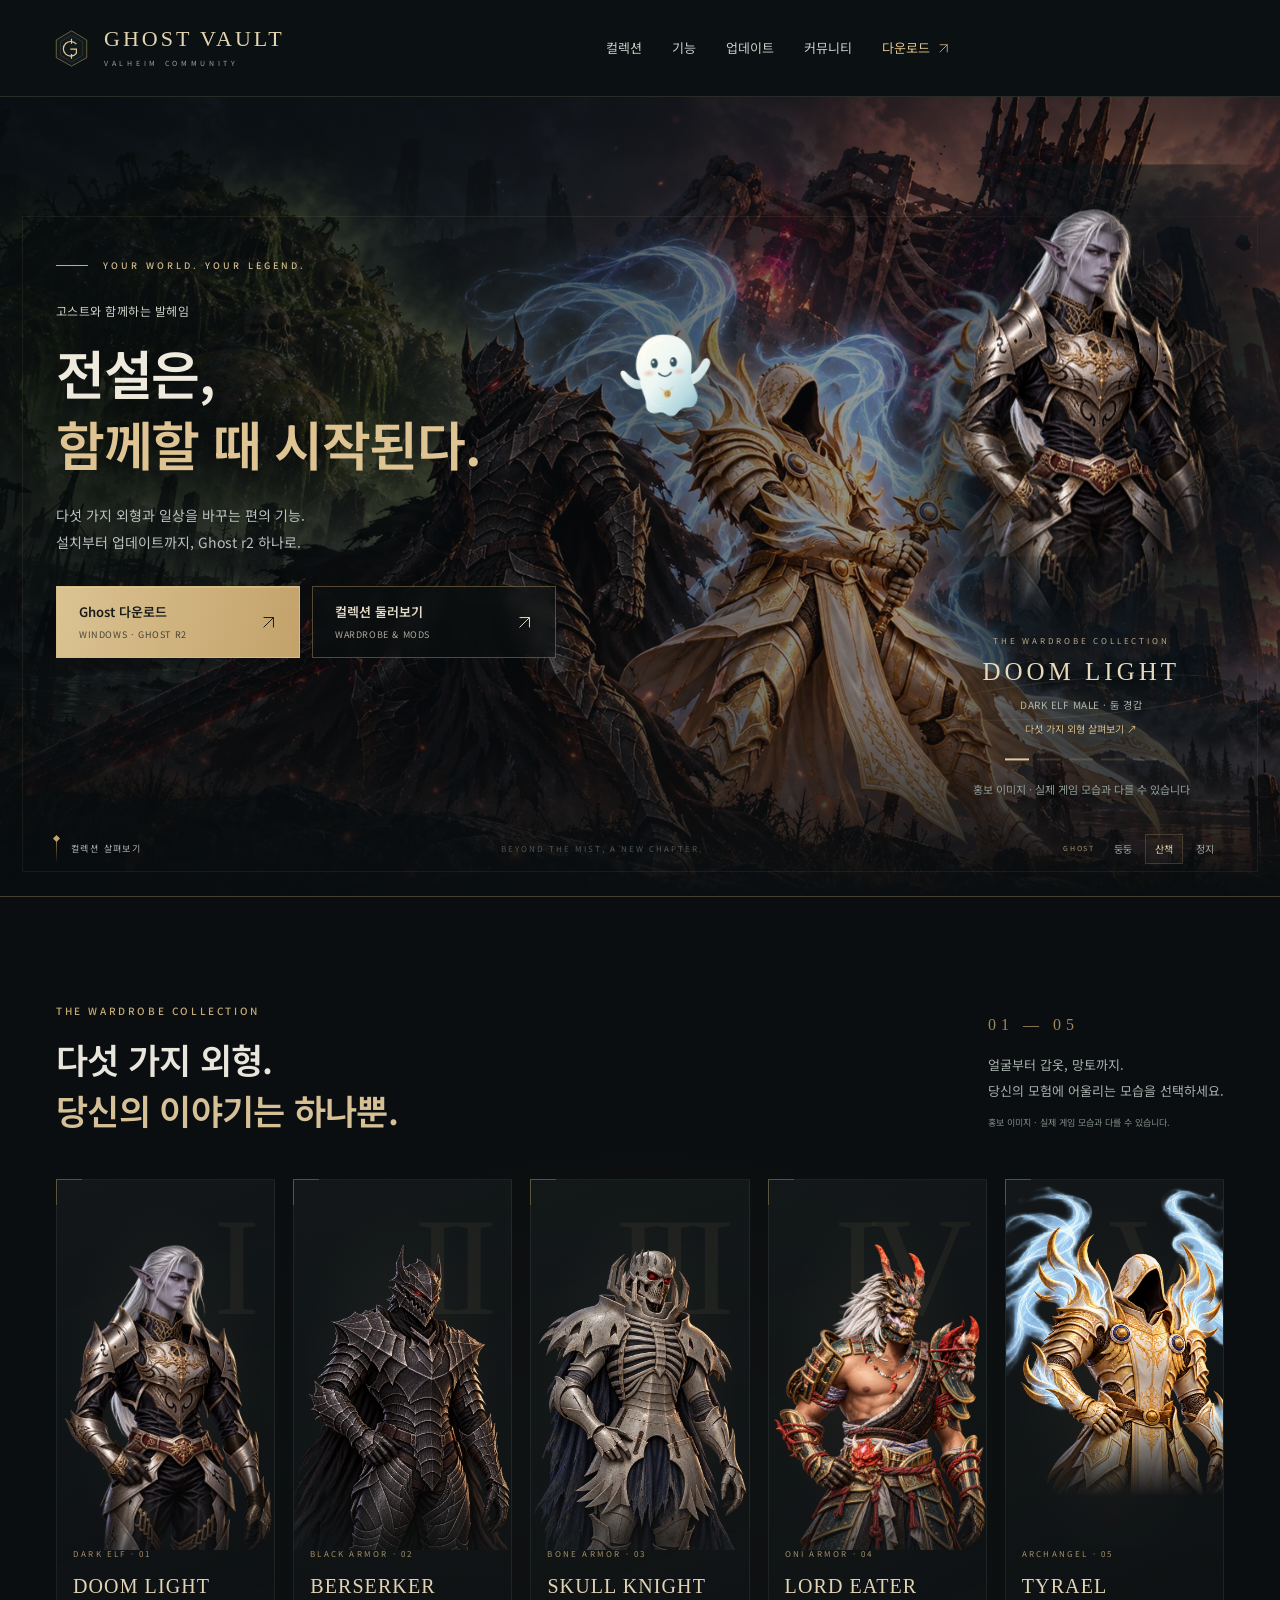
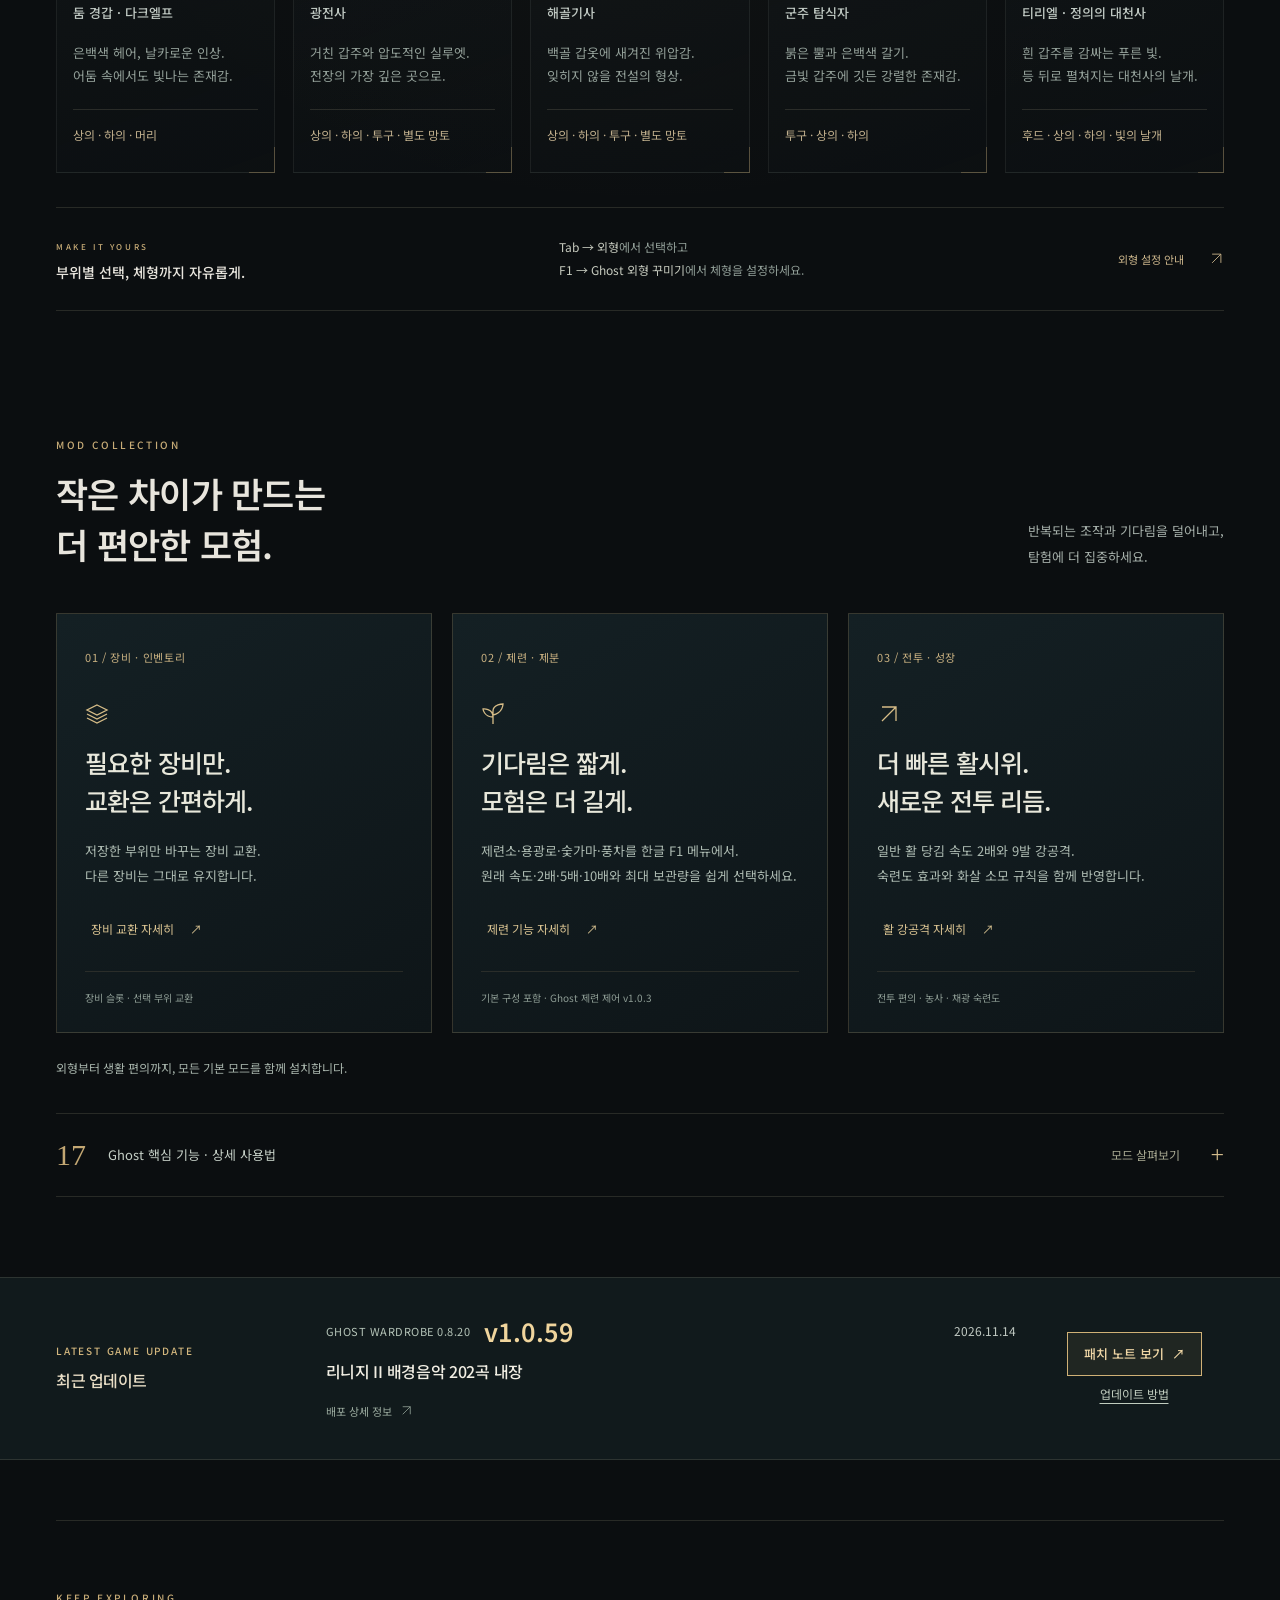
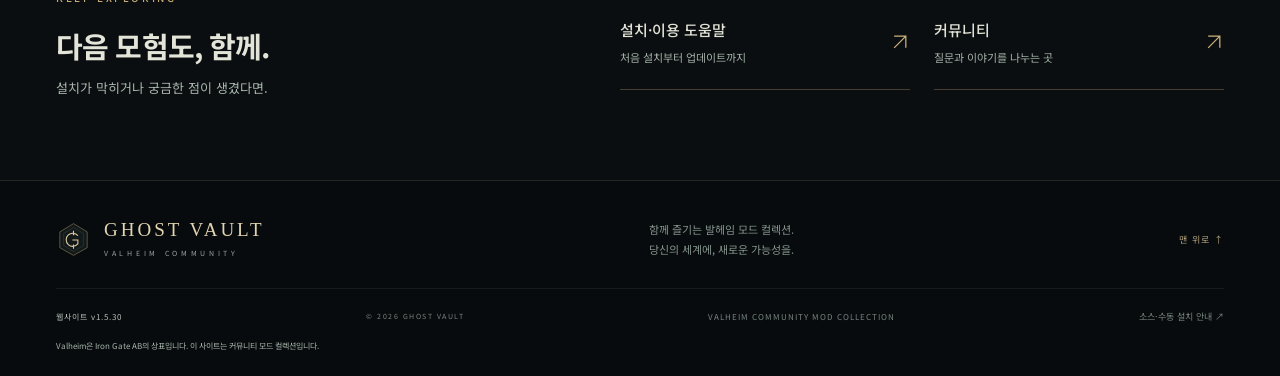
==== commit 363b65c8: "Publish Ghost suite 1.0.59 with bundled Lineage II music" ====
--- a/docs/index.html
+++ b/docs/index.html
@@ -10,7 +10,7 @@
 <link rel="preload" href="assets/ghost-kr-sans-v2.woff" as="font" type="font/woff" crossorigin>
 <link rel="stylesheet" href="motion.css?v=1.2.0"><link rel="stylesheet" href="style.css?v=1.2.0">
 <!-- ghost-homepage-organized-v3 / ghost-homepage-royal-v4 / ghost-homepage-optimized-v1.2.0 -->
-<script src="modules.js?v=1.5.29" defer></script><script src="app.js?v=1.5.0" defer></script><script src="motion.js?v=1.2.0" defer></script>
+<script src="modules.js?v=1.5.30" defer></script><script src="app.js?v=1.5.0" defer></script><script src="motion.js?v=1.2.0" defer></script>
 <link rel="stylesheet" href="wardrobe-five.css?v=1.4.20"><link rel="stylesheet" href="typography-ko-v3.css?v=1.4.20"><!-- ghost-history-style-v1 --><link rel="stylesheet" href="update-history.css?v=1.2.0"><!-- /ghost-history-style-v1 --><link rel="canonical" href="https://sukgicalm-lang.github.io/ghost-valheim-vault/"><link rel="stylesheet" href="site-layout.css?v=1.5.1"><link rel="stylesheet" href="hero-backgrounds.css?v=1.0.3"></head>
 <body>
 <a class="skip" href="#main">본문 바로가기</a><svg class="svg-defs" xmlns="http://www.w3.org/2000/svg" aria-hidden="true"><defs>
@@ -94,13 +94,13 @@
 <!-- GHOST-SMELTER-END -->
 <article class="experience-card"><span class="experience-label">03 / 전투 · 성장</span><svg class="experience-icon" aria-hidden="true"><use href="#arrow"/></svg><h3>더 빠른 활시위.<br>새로운 전투 리듬.</h3><p>일반 활 당김 속도 2배와 9발 강공격.<br>숙련도 효과와 화살 소모 규칙을 함께 반영합니다.</p><button class="text-link" type="button" data-module="GhostBowSkill">활 강공격 자세히 <span aria-hidden="true">↗</span></button><span class="experience-meta">전투 편의 · 농사 · 채광 숙련도</span></article>
 </div><p class="collection-note">외형부터 생활 편의까지, 모든 기본 모드를 함께 설치합니다.</p><details class="catalog-disclosure"><summary><span><b>15</b> Ghost 핵심 기능 · 상세 사용법</span><span class="disclosure-hint">모드 살펴보기 <i aria-hidden="true">+</i></span></summary><div class="catalog-body"><div class="catalog-toolbar"><div class="filters" role="group" aria-label="모드 분류"><button class="selected" data-filter="all" aria-pressed="true">전체 <span>15</span></button><button data-filter="inventory" aria-pressed="false">인벤토리</button><button data-filter="skills" aria-pressed="false">숙련·성장</button><button data-filter="life" aria-pressed="false">생활 편의</button><button data-filter="world" aria-pressed="false">월드</button></div><label class="search-box"><svg aria-hidden="true"><use href="#search"/></svg><input id="module-search" type="search" aria-label="모드 이름이나 기능 검색" placeholder="모드 이름이나 기능 검색"></label></div><div class="catalog-labels" aria-hidden="true"><span>모드</span><span>주요 기능</span><span>분류</span><span></span></div><div id="module-list"></div><div class="catalog-footer"><p id="search-result" aria-live="polite">전체 15개 중 15개 표시</p><span>THE DETAILS MAKE THE DIFFERENCE.</span></div></div></details></section>
-<section id="release" class="release-clean" aria-labelledby="release-title"><div class="release-inner wrap"><div class="release-heading"><span class="eyebrow">LATEST GAME UPDATE</span><h2 id="release-title">최근 업데이트</h2></div><div class="release-summary"><div class="release-meta"><span class="release-tag" data-wardrobe-version>GHOST WARDROBE 0.8.20</span><strong data-release-version>v1.0.58</strong><time data-release-date datetime="2026-11-14">2026.11.14</time></div><h3 data-release-title>리니지 II 배경음악 모드 자동 설치</h3><p id="release-notes">리니지 II 배경음악 모드 자동 설치</p></div><div class="release-actions"><button type="button" class="ghost-history-open" data-update-history aria-haspopup="dialog" aria-controls="ghost-update-history">패치 노트 보기 <span aria-hidden="true">↗</span></button><a class="release-update-link" href="install.html#updates">업데이트 방법</a></div><details class="release-extra"><summary>배포 상세 정보 <svg aria-hidden="true"><use href="#arrow"/></svg></summary><div class="release-extra-content"><span data-release-size>380.56 MiB · ZIP</span><p class="release-status" id="release-status" role="status">최신 배포 정보입니다. 설치 버전은 Ghost r2에서 확인하세요.</p><div class="release-links"><button id="check-release" class="text-link">최신 버전 확인 <svg aria-hidden="true"><use href="#refresh"/></svg></button><a class="text-link" href="install.html#manual-downloads">수동 설치 안내 <svg aria-hidden="true"><use href="#arrow"/></svg></a><button class="text-link" id="copy-hash">검증 코드 복사 <svg aria-hidden="true"><use href="#shield"/></svg></button></div><span class="hash-label">SHA-256 <code id="release-hash">bb1baec2…16f11454</code></span></div></details></div></section>
+<section id="release" class="release-clean" aria-labelledby="release-title"><div class="release-inner wrap"><div class="release-heading"><span class="eyebrow">LATEST GAME UPDATE</span><h2 id="release-title">최근 업데이트</h2></div><div class="release-summary"><div class="release-meta"><span class="release-tag" data-wardrobe-version>GHOST WARDROBE 0.8.20</span><strong data-release-version>v1.0.59</strong><time data-release-date datetime="2026-11-14">2026.11.14</time></div><h3 data-release-title>리니지 II 배경음악 202곡 내장</h3><p id="release-notes">리니지 II 배경음악 202곡 내장</p></div><div class="release-actions"><button type="button" class="ghost-history-open" data-update-history aria-haspopup="dialog" aria-controls="ghost-update-history">패치 노트 보기 <span aria-hidden="true">↗</span></button><a class="release-update-link" href="install.html#updates">업데이트 방법</a></div><details class="release-extra"><summary>배포 상세 정보 <svg aria-hidden="true"><use href="#arrow"/></svg></summary><div class="release-extra-content"><span data-release-size>505.52 MiB · ZIP</span><p class="release-status" id="release-status" role="status">최신 배포 정보입니다. 설치 버전은 Ghost r2에서 확인하세요.</p><div class="release-links"><button id="check-release" class="text-link">최신 버전 확인 <svg aria-hidden="true"><use href="#refresh"/></svg></button><a class="text-link" href="install.html#manual-downloads">수동 설치 안내 <svg aria-hidden="true"><use href="#arrow"/></svg></a><button class="text-link" id="copy-hash">검증 코드 복사 <svg aria-hidden="true"><use href="#shield"/></svg></button></div><span class="hash-label">SHA-256 <code id="release-hash">8a8f0b02…68482261</code></span></div></details></div></section>
 <section id="support" class="home-support wrap" aria-labelledby="support-title"><div><span class="eyebrow">KEEP EXPLORING</span><h2 id="support-title">다음 모험도, 함께.</h2><p>설치가 막히거나 궁금한 점이 생겼다면.</p></div><div class="support-links"><a href="install.html#help"><span><strong>설치·이용 도움말</strong><small>처음 설치부터 업데이트까지</small></span><svg aria-hidden="true"><use href="#arrow"/></svg></a><a href="https://ghost-valheim-board.nobleox7.chatgpt.site/"><span><strong>커뮤니티</strong><small>질문과 이야기를 나누는 곳</small></span><svg aria-hidden="true"><use href="#arrow"/></svg></a></div></section>
 </main>
-<footer class="footer"><div class="wrap"><div class="footer-top"><a class="brand" href="#main" aria-label="Ghost Vault 홈"><img src="assets/mark.svg" width="42" height="42" alt=""><span>GHOST VAULT<small>VALHEIM COMMUNITY</small></span></a><p>함께 즐기는 발헤임 모드 컬렉션.<br>당신의 세계에, 새로운 가능성을.</p><a class="back-top" href="#main">맨 위로 ↑</a></div><div class="footer-bottom"><span class="polish-site-version">웹사이트 v1.5.29</span><span>© 2026 GHOST VAULT</span><span>VALHEIM COMMUNITY MOD COLLECTION</span><a href="install.html#manual-downloads">소스·수동 설치 안내 ↗</a></div><p class="ownership-note">Valheim은 Iron Gate AB의 상표입니다. 이 사이트는 커뮤니티 모드 컬렉션입니다.</p></div></footer>
+<footer class="footer"><div class="wrap"><div class="footer-top"><a class="brand" href="#main" aria-label="Ghost Vault 홈"><img src="assets/mark.svg" width="42" height="42" alt=""><span>GHOST VAULT<small>VALHEIM COMMUNITY</small></span></a><p>함께 즐기는 발헤임 모드 컬렉션.<br>당신의 세계에, 새로운 가능성을.</p><a class="back-top" href="#main">맨 위로 ↑</a></div><div class="footer-bottom"><span class="polish-site-version">웹사이트 v1.5.30</span><span>© 2026 GHOST VAULT</span><span>VALHEIM COMMUNITY MOD COLLECTION</span><a href="install.html#manual-downloads">소스·수동 설치 안내 ↗</a></div><p class="ownership-note">Valheim은 Iron Gate AB의 상표입니다. 이 사이트는 커뮤니티 모드 컬렉션입니다.</p></div></footer>
 
 <dialog id="module-dialog" aria-labelledby="module-detail-title"><div class="dialog-top"><span class="eyebrow">INSIDE THE COLLECTION</span><button class="close" aria-label="닫기">×</button></div><div id="module-detail"></div></dialog><div class="toast" role="status" aria-live="polite"></div>
-<script id="ghost-release-default" type="application/json">{"version":"1.0.58","date":"2026-11-14","file":"downloads/Ghost-GhostValheimSuite-1.0.58.zip","bytes":399043815,"sha256":"bb1baec242f15df52d8007b19a4ca37775bba0acfdfbf0a75e0edb0b16f11454","appIntegration":true,"dependencies":["denikson-BepInExPack_Valheim-5.4.2351","ValheimModding-JsonDotNET-13.0.4","shudnal-ConfigurationManager-1.1.25","Ghost-GhostSmelterControl-1.0.3"],"notes":"리니지 II 배경음악 모드 자동 설치","downloadUrl":"https://github.com/sukgicalm-lang/ghost-valheim-vault/releases/download/suite-1.0.58/Ghost-GhostValheimSuite-1.0.58.zip"}</script>
+<script id="ghost-release-default" type="application/json">{"version":"1.0.59","date":"2026-11-14","file":"downloads/Ghost-GhostValheimSuite-1.0.59.zip","bytes":530074097,"sha256":"8a8f0b024ceef0729e62346782c8d9e9d2020627439784d8a026105f68482261","appIntegration":true,"dependencies":["denikson-BepInExPack_Valheim-5.4.2351","ValheimModding-JsonDotNET-13.0.4","shudnal-ConfigurationManager-1.1.25","Ghost-GhostSmelterControl-1.0.3"],"notes":"리니지 II 배경음악 202곡 내장","downloadUrl":"https://github.com/sukgicalm-lang/ghost-valheim-vault/releases/download/suite-1.0.59/Ghost-GhostValheimSuite-1.0.59.zip"}</script>
 <script defer src="wardrobe-carousel.js?v=1.4.20"></script>
 <!-- ghost-history-dialog-v1 --><dialog id="ghost-update-history" aria-labelledby="ghost-history-title" aria-describedby="ghost-history-intro">
  <div class="gh-header"><div class="gh-top"><div><div class="gh-eyebrow">UPDATE CENTER</div><h2 id="ghost-history-title">업데이트 센터</h2></div><button type="button" data-history-close aria-label="업데이트 센터 닫기" autofocus>×</button></div>
@@ -113,7 +113,7 @@
  <div id="gh-records" role="tabpanel" aria-labelledby="gh-tab-mods" data-history-list></div>
  <div class="gh-footer">설치된 통합팩 버전은 Ghost r2에서 확인할 수 있습니다.</div>
 </dialog>
-<script id="ghost-update-history-data" type="application/json">{"siteUpdates":[{"id":"module:GhostSmelterControl:1.0.3","kind":"module","component":"GhostSmelterControl","version":"1.0.3","date":"2026-10-31","title":"Ghost F1 설정을 한글 이름·버튼·설명으로 정리","changes":["한글 설정의 선택 버튼과 직접 입력 기능이 실제 F1 구조에서도 연결되도록 보완했습니다.","생산 속도를 원래 속도·2배·5배·10배로 선택하고 현재 배수를 표시합니다. 최대 보관량은 개수로 설명합니다.","Ghost 외형·생활·성장과 지도 순간이동의 설정 40개를 한글로 정리했습니다. 발효는 분, 경험치·외형 크기는 배수, 날개 빛 농도는 퍼센트입니다.","설명을 각 항목 아래에도 표시합니다. 현재 미사용인 이전 설정과 조절 항목 없는 고정 활 기능도 명확히 안내합니다.","기존 개인 설정과 게임 동작을 유지합니다. 풍차의 바람 영향도 그대로입니다."],"notes":["게임을 종료하고 Ghost 런처를 다시 열면 자동으로 준비합니다. 런처 재설치나 통합팩 재다운로드는 필요하지 않습니다."]},{"id":"module:GhostLineageMusic:1.0.1","kind":"module","component":"GhostLineageMusic","version":"1.0.1","date":"2026-11-14","title":"리니지 II 배경음악 재생 오류 수정","changes":["발헤임이 일부 Ogg 파일을 읽지 못해 기본 음악이 재생되던 경로를 수정했습니다. 모드에서 Ogg를 직접 디코딩해 재생합니다."],"notes":["음악 모드와 음원은 각 PC의 프로필에 별도로 설치합니다. 통합팩 자동 업데이트와 별도로 적용됩니다."]},{"id":"module:GhostLineageMusic:1.0.0","kind":"module","component":"GhostLineageMusic","version":"1.0.0","date":"2026-11-14","title":"리니지 II 상황별 배경음악 추가","changes":["등록한 침대에서 수평 거리 100m 이내는 마을곡, 바깥이나 침대 미등록 시에는 필드곡을 재생합니다.","전투 중에는 전투곡을 우선 재생하고, 전투가 끝나면 위치에 맞는 음악으로 돌아갑니다.","각 목록의 곡을 섞어 재생합니다. 발헤임 음악 볼륨과 모드 볼륨 설정을 함께 적용합니다."],"notes":["개별 프로필에 설치하는 음악 모드입니다. 로컬에 준비한 음원을 사용하며, 음원과 모드는 통합팩 자동 업데이트에 포함되지 않습니다."]},{"id":"launcher:1.0.15","kind":"launcher","component":"launcher","version":"1.0.15","date":"2026-11-12","title":"HotbarSwitch 등 꺼 둔 모드의 설정 유지","changes":["기본 구성에 포함된 모드도 사용자가 끄면 다시 켤 때까지 꺼진 상태를 유지합니다.","자동 업데이트는 켜 둔 모드에 적용합니다. 꺼 둔 모드는 직접 업데이트해도 꺼진 상태를 유지합니다.","런처에서 프로필을 열 때 확인하고, 이후 정기 확인 간격은 5분입니다."]},{"id":"launcher:1.0.14","kind":"launcher","component":"launcher","version":"1.0.14","date":"2026-11-02","title":"고스트 구버전 중복 정리의 실제 런처 파일 검증 수정","changes":["1.0.13에서 DLL을 문자열로 읽어 중복 파일 검증이 일치하지 않던 문제를 수정했습니다.","실제 런처의 파일 전달 경로에서도 DLL 원본 바이트를 보존해 확인하도록 변경했습니다.","이미 최신인 통합팩에서도 확인된 구버전 고스트 파일을 백업 후 자동 정리합니다.","실제 화면·preload·내부 파일 처리 코드를 연결한 회귀 검사를 추가했습니다."],"notes":["통합팩·다른 모드·개인 설정·세이브와 기존 정리 안전 조건을 유지합니다.","게임과 런처를 완전히 종료 후 다시 실행하면 런처가 자동 업데이트됩니다."]},{"id":"launcher:1.0.13","kind":"launcher","component":"launcher","version":"1.0.13","date":"2026-11-02","title":"통합 전 고스트 모드 중복 파일 자동 정리","changes":["통합팩이 이미 최신인 기존 프로필도 구버전 고스트 중복 파일을 자동으로 확인합니다.","고스트 보우 시험판 0.1.0~0.1.2, 초기 강공격·활 당김·고스트 기본 조정의 확인된 배포 파일만 정리합니다.","통합팩 안의 정상 대체 파일을 SHA-256으로 확인하고, 원본을 GhostBackups에 검증 백업한 뒤 게임의 로딩 경로에서 제거합니다.","게임·다른 모드 관리자가 실행 중이거나 프로필이 바뀌면 작업을 중단하고 다음 검사에서 다시 시도합니다."],"notes":["직접 추가한 다른 모드, 설정, 세이브와 알 수 없는 수정 파일은 유지합니다.","Ghost r2 1.0.12는 완전히 종료 후 다시 실행하면 런처 자동 업데이트를 받습니다."]},{"id":"setup:2","kind":"setup","component":"setup","version":"1.5.7","date":"2026-10-31","title":"WoWArmors를 기본 구성에서 제외 · 필수 모드 28개","changes":["Ghost 외형과 필수 기능에서 사용하지 않는 WoWArmors를 자동 설치 대상에서 제외했습니다.","기존 런처가 새 구성 정보를 받아 28개 필수 모드만 준비합니다. 런처 재설치는 필요하지 않습니다.","와우 장비를 사용하지 않는 이용자는 Installed에서 WoWArmors를 펼쳐 Uninstall로 삭제할 수 있습니다. 이후 자동 준비에서 다시 설치하지 않습니다."],"notes":["WoWArmors는 별도 능력치가 있는 장비를 추가하는 모드입니다. 해당 장비의 보존을 위해 기존 설치분을 강제 삭제하지 않습니다. Ghost의 다섯 외형과 기존 제련·생활·전투 기능은 유지합니다."]},{"id":"module:GhostSmelterControl:1.0.2","kind":"module","component":"GhostSmelterControl","version":"1.0.2","date":"2026-10-31","title":"Ghost F1 설정을 한글 이름·버튼·설명으로 정리","changes":["생산 속도를 원래 속도·2배·5배·10배로 선택하고 현재 배수를 표시합니다. 최대 보관량은 개수로 설명합니다.","Ghost 외형·생활·성장과 지도 순간이동의 설정 40개를 한글로 정리했습니다. 발효는 분, 경험치·외형 크기는 배수, 날개 빛 농도는 퍼센트입니다.","설명을 각 항목 아래에도 표시합니다. 현재 미사용인 이전 설정과 조절 항목 없는 고정 활 기능도 명확히 안내합니다.","기존 개인 설정과 게임 동작을 유지합니다. 풍차의 바람 영향도 그대로입니다."],"notes":["게임을 종료하고 Ghost 런처를 다시 열면 자동으로 준비합니다. 런처 재설치나 통합팩 재다운로드는 필요하지 않습니다."]},{"id":"module:GhostSmelterControl:1.0.1","kind":"module","component":"GhostSmelterControl","version":"1.0.1","date":"2026-10-31","title":"풍차 처리 시간·보리 투입량 F1 설정 추가","changes":["Ghost 제련 제어에 풍차를 추가했습니다. Windmill의 Seconds와 Barley 설정으로 기준 처리 시간과 보리 한도를 조절합니다.","새 기본값은 기준 1초·보리 100개입니다. 바람 세기·가림과 생산물 묶음 배출 방식은 유지합니다.","기존 제련소·용광로·숯가마의 F1 설정과 다른 Ghost 게임 DLL은 유지합니다."],"notes":["게임을 종료하고 Ghost 런처를 열면 독립 모드 1.0.1을 자동으로 준비합니다. 런처 재설치는 필요하지 않습니다."]},{"id":"launcher:1.0.12","kind":"launcher","component":"launcher","version":"1.0.12","date":"2026-10-31","title":"모드 목록 스크롤·창 크기 저장 처리 개선","changes":["자동 준비 안내 아래 모드 목록이 화면 밖으로 잘려 휠 스크롤이 되지 않던 높이 제한 오류를 수정했습니다.","설치된 모드와 온라인 목록이 창 크기에 맞춰 스크롤되도록 화면 배치를 보완했습니다.","창 크기 저장과 실행 중인 프로그램 확인을 비동기로 처리해 화면 처리를 막는 작업을 줄였습니다.","창 크기 저장 순서와 종료 시 최종 상태 저장을 보완했습니다."],"notes":["필수 모드 29개와 게임 모드 DLL·설정은 변경하지 않았습니다.","1.0.11은 런처를 다시 실행하면 자동 업데이트됩니다. 이전 버전은 홈페이지의 설치 파일로 교체할 수 있습니다."]},{"id":"launcher:1.0.11","kind":"launcher","component":"launcher","version":"1.0.11","date":"2026-10-31","title":"단일 실행 파일 설치·Windows 자동 업데이트 오류 수정","changes":["홈페이지의 기본 다운로드를 압축 해제가 필요 없는 Windows 설치 EXE로 통일했습니다.","설치 파일을 실행하면 기존 런처를 교체하고 자동으로 실행합니다. 기존 프로필과 모드 설정은 유지합니다.","Windows 기본 PowerShell 실행 실패와 런처 종료 시 교체 도구까지 종료되던 문제를 해결하도록 독립 실행 도구로 교체했습니다.","필수 모드 29개 자동 준비를 유지하며 실제 Windows에서 런처 종료 후 교체·재실행 과정을 검사합니다."],"notes":["1.0.10 이하는 홈페이지에서 이번 한 번 새 설치 파일을 실행해 교체하세요. 1.0.11부터 이후 런처 업데이트는 실행 시 자동 적용됩니다."]},{"id":"launcher:1.0.10","kind":"launcher","component":"launcher","version":"1.0.10","date":"2026-10-31","title":"새 프로필에서 필수 모드 자동 설치가 시작되지 않던 문제 수정","changes":["런처 설치 후 모드 목록이 비어 있던 자동 준비 시작 연결을 수정했습니다.","필수 모드 설치 계획과 설치 대상 확인·실패 처리·설정 보존 처리를 배포본에 포함했습니다.","배포 파일 검사에 실제 관리자 화면의 자동 준비 연결 확인을 추가했습니다."],"notes":["1.0.7 이상은 런처를 완전히 종료한 뒤 다시 실행하면 업데이트됩니다. 개별 모드 ZIP을 받을 필요가 없습니다."]},{"id":"launcher:1.0.9","kind":"launcher","component":"launcher","version":"1.0.9","date":"2026-10-31","title":"필수 모드 자동 준비 중 프로필 전환 차단 보완","changes":["필수 모드를 설치하는 동안 게임·프로필 전환과 프로필 내보내기 버튼을 잠가 설치 대상이 바뀌지 않게 했습니다.","필수 모드 29개 자동 설치·업데이트·누락 복구와 설치 완료 후 게임 실행 흐름을 유지합니다."],"notes":["1.0.7 이상 런처는 다시 실행하면 자동 업데이트됩니다. 게임 모드 DLL과 필수 구성 버전은 변경하지 않았습니다."]},{"id":"launcher:1.0.8","kind":"launcher","component":"launcher","version":"1.0.8","date":"2026-10-31","title":"런처 하나로 필수 모드 29개 자동 준비","changes":["런처를 열면 Valheim의 마지막 사용 프로필을 열고, 처음에는 Default 프로필을 준비합니다.","공식 필수 모드 29개를 자동 설치하고, 누락·비활성화된 패키지를 복구합니다. Ghost 통합팩과 제련 제어의 새 배포도 자동 적용합니다.","설치 진행·대기·실패 원인과 준비 완료를 표시하고, 필수 구성이 준비된 뒤 모드를 적용해 게임을 실행합니다.","외부 모드는 확인된 배포 버전을 기준으로 내려받으며, 파일 크기와 SHA-256을 검증합니다. 준비된 패키지는 다시 받지 않습니다.","홈페이지는 런처 다운로드 중심으로 안내하고, 개별 ZIP은 비상 복구에만 사용하도록 정리했습니다."],"notes":["1.0.7 사용자는 런처를 열면 자동 업데이트됩니다. 1.0.6 이하는 처음 한 번 새 런처 설치가 필요합니다.","개인 설정값은 자동으로 동기화하지 않습니다. 게임이 실행 중이면 설치를 기다립니다."]},{"id":"launcher:1.0.7","kind":"launcher","component":"launcher","version":"1.0.7","date":"2026-10-30","title":"런처 자동 업데이트·자동 재실행","changes":["실행할 때 Ghost 런처의 새 버전을 확인하고 자동으로 내려받아 교체한 뒤 다시 실행합니다.","배포 파일의 출처·크기·SHA-256을 검증하고, 설치된 모드·프로필·개인 설정은 유지합니다.","다운로드나 검증에 실패하면 다시 시도하거나 현재 버전으로 계속할 수 있습니다."],"notes":["1.0.5·1.0.6 등 이전 런처는 처음 한 번 1.0.7을 직접 설치해야 합니다. 이 버전부터 이후 런처 업데이트를 자동 적용합니다."]},{"id":"site:1.5.0","kind":"site","version":"1.5.0","date":"2026-10-30","title":"소개와 설치 동선 전면 정리","changes":["메인은 외형 컬렉션·기능·최근 소식 순서로 구성하고, 설치 안내를 전용 페이지로 옮겼습니다.","설치와 업데이트를 상황별로 구분하고, 기본 모드는 하나의 전체 설치 경로로 연결했습니다.","전체 모드 목록에 제련 제어를 포함하고 상세 사용법·수동 설치·도움말을 유지했습니다."],"notes":[]},{"id":"site:1.4.22","kind":"site","version":"1.4.22","date":"2026-10-30","title":"제련 모드 필수 설치 연결","changes":["제련 편의 모드를 Ghost 통합팩의 필수 설치 항목으로 연결했습니다.","전체 모드 설치 버튼으로 통합팩과 제련 모드를 같은 프로필에 함께 설치하도록 안내를 통일했습니다.","기존 이용자의 누락 모드 추가와 두 ZIP의 수동 설치 안내를 정리했습니다."],"notes":[]},{"id":"site:1.4.21","kind":"site","version":"1.4.21","date":"2026-10-30","title":"설치·업데이트 안내 정리","changes":["설치 안내를 메인 화면 다음에 배치하고 런처 설치·통합팩 설치·게임 실행의 3단계로 정리했습니다.","런처 다운로드를 한곳으로 모으고 제련 편의 모드는 선택 설치 항목으로 구분했습니다.","ZIP 직접 다운로드와 소스 파일은 수동 설치 안내로 모았습니다."],"notes":[]},{"id":"site:1.4.20","kind":"site","version":"1.4.20","date":"2026-10-30","title":"둠 창 수직·곡괭이 공격 방향·활 실제 당김 접점 수정","changes":["장병기 대기에서 무기를 두 손 사이 방향으로 눕히던 보정을 제거하고, 원본 Weapon_R_Bone 방향과 자루의 끝 방향을 맞춥니다. 원본 팔 자세는 유지하며 한손 창에도 같은 원본 부착 기준을 적용합니다.","곡괭이와 양손 무기의 앞뒤를 원본 부착 방향에 맞춥니다. 실제 공격·막기·후진 등 네이티브 동작에서는 무기를 두 손 사이 축으로 다시 회전시키지 않고 게임 무기의 실제 방향을 유지하며 외형용 손목만 네이티브 손바닥에 맞춥니다.","활은 대기·막기·이동 중 빈 보조 손을 시위로 추적하지 않습니다. 실제 당김 중의 양손 부착점으로 접점을 맞추며, 잘못 추정했던 약5cm 시위 대신 이번 가는나무 활의 약89cm 실제 당김 간격을 사용합니다. 약89cm를 고정값으로 넣은 것은 아니며 무기·프레임의 실제 값을 읽습니다.","활 조준에서 손목 회전과 그에 따른 손바닥 오프셋을 함께 계산합니다. 팔 길이를 유지하는 두 관절 보정을 사용하며 몸통·다리의 원본 준비 자세와 접지 기준은 유지합니다. 도달 불가능한 준비 초반은 강제 변형하지 않습니다.","주축 추정의 단일 시작 방향 문제를 보완했습니다. 원본82뼈·407클립·갑옷 자산·체형, 다른 외형, 다른13DLL, 활 밸런스·발사·판정·인벤토리·개인cfg·수리도구 카메라·런처1.0.5를 유지합니다.","제공된 철 장병기·철 곡괭이·가는나무 활·철 둔기+방패의38개 실제 캡처 입력을 호스트에서 재생하고 위아래 조준을 추가 검사했습니다. 이는 새 수정본의 실제 Valheim/GPU/친구 실행 확인과 구분합니다."],"notes":["홈페이지 이미지는 실제 게임 화면이 아닌 홍보 일러스트입니다."]},{"id":"site:1.4.19","kind":"site","version":"1.4.19","date":"2026-10-29","title":"둠 무기 형상 기준 접점·활 조준 공중 회전 보완","changes":["1.0.38에서 네이티브 보조 손을 실제 무기 접점으로 간주했던 보정을 대체했습니다. 창·양손검 계열은 렌더 메시에서 자루 축과 손잡이를 읽어 원본 두 손의 쥔 지점에 맞추며, 빈 보조 손을 쫓아 원본 팔 자세를 바꾸지 않습니다.","활은 자루 무기와 다른 방식으로 손잡이·활 면·시위 위치를 읽습니다. 활 손잡이를 잡는 손과 시위를 당기는 손을 별도로 맞추고, 장전된 화살·비활성 장식은 활의 형상 계산에서 제외합니다. 실제 화살 크기와 기존 효과 표시는 유지합니다.","활 조준 방향을 맞추려고 몸통 전체를 회전시키던 보정을 제거했습니다. 서서 당길 때는 실제 원본 Atk01_Bow의 준비 구간 키를 실제 충전율로 재생하고, 시위/활 방향에 맞추는 보정은 팔에만 적용합니다. 이동 중에는 기존 게임 동작을 읽는 경로를 유지합니다.","접지 중 조준할 때 원본 서기 자세의 발 기준 높이를 유지합니다. 메시 좌표축이 회전된 경우도 실제 캐릭터 위쪽 방향으로 높이를 계산하여 조준하면서 몸이 떠오르거나 비틀리는 경로를 보완했습니다.","승인된 원본 체형·얼굴·전체 원본 데이터·기본 걷기/달리기·장신구 부착·수납 정리·수리 도구와 카메라의 원래 동작을 유지합니다. 실제 게임 뼈·무기·공격 판정·인벤토리·개인cfg·다른13DLL·런처1.0.5는 변경하지 않습니다."],"notes":["홈페이지 이미지는 실제 게임 화면이 아닌 홍보 일러스트입니다."]},{"id":"site:1.4.18","kind":"site","version":"1.4.18","date":"2026-10-29","title":"둠 양손 무기 접점·활 상하 조준·방향별 이동 보완","changes":["사용자 확인에 따라 수리·건설 도구 대기의 카메라 자동 회전은 발헤임 원래 동작 그대로 유지합니다. 카메라·입력·수리 도구 로직을 패치하지 않습니다.","양손검·양손둔기·장병기·양손 지팡이·석궁의 실제 두 손 접점을 하나의 강체 무기 좌표로 계산합니다. 양쪽 팔은 원본 길이를 유지하는 외형 전용 두 관절 보정으로 손잡이에 맞추며 실제 무기·충돌·판정은 이동하지 않습니다. 쌍단검·한손창·검+방패에는 양손 단일무기 보정을 적용하지 않습니다.","활을 당기거나 조준할 때 수평으로 남는 동작을 보완했습니다. 활을 쥔 손과 시위를 당기는 손의 축을 실제 조준 방향에 맞추고 두 손 접점을 함께 보정합니다. 위·정면·아래 조준과 당김/유지/해제 및 친구 화면의 동기화 look 방향을 구분해 반영합니다.","정방향 이동은 승인된 리니지2 원본 걷기·달리기를 유지합니다. 받은 원본에는 뒤걷기/옆걷기 전용 클립이 없어, 후진·옆이동은 발헤임의 실제 방향별 동작을 원본 길이의 외형 뼈로 읽습니다. 캐릭터를 카메라 쪽으로 강제로 돌리지 않습니다.","창/양손 무기의 손 내부 grip 좌표에 부모 모델 크기를 정확히 한 번 적용합니다. 큰 월드 좌표에서도 손바닥 방향과 팔 회전 계산은 외형 내부 좌표를 사용합니다. 기존 원본 체형·얼굴·407클립 데이터·장신구 몸 부착·무기 수납 정리와 다른13DLL/설정/인벤토리/런처1.0.5는 보존합니다."],"notes":["홈페이지 이미지는 실제 게임 화면이 아닌 홍보 일러스트입니다."]},{"id":"site:1.4.17","kind":"site","version":"1.4.17","date":"2026-10-29","title":"둠 창 손잡이·활 당김/유지·달리기 장신구 부착 수정","changes":["둠의 승인된 원본 체형·얼굴 비율·82뼈·기존 대기/걷기/숙인 달리기와 다른 외형은 유지합니다.","창·장병기는 대기 중 손에서 벗어나는 원본 무기 helper 대신, 원본 손잡이의 손 내부 좌표와 실제 손바닥 방향으로 위치와 회전을 맞춥니다. 다른 무기·방패의 기존 정렬은 유지합니다.","활은 발사 전 당김·완충전 유지·조준 동작도 실제 게임 애니메이터에서 읽어 원본 길이의 시각 뼈에 반영합니다. 로컬 당김 상태와 무기에 지정된 동기화 draw 상태를 함께 확인하며, 이미 동작하던 발사·취소 경로를 유지합니다.","장신구·유틸리티·노출된 장비 장식·등 수납 장비의 메시 표시를 실제 다크엘프 몸의 해당 부위에 연결합니다. 허리·가슴·머리 등 부위별 고정 장식과 여러 뼈에 걸친 스킨 장식을 구분해 숙인 달리기 중에도 몸을 따라갑니다.","장신구 교체·해제·외형 전환·비활성·파괴 시 표시 사본과 보조 뼈를 정리하고 원래 렌더러를 복원합니다. 실제 게임 뼈·장비 스크립트·충돌·인벤토리·개인cfg·다른13DLL·런처1.0.5는 유지합니다."],"notes":["홈페이지 이미지는 실제 게임 화면이 아닌 홍보 일러스트입니다."]},{"id":"site:1.4.16","kind":"site","version":"1.4.16","date":"2026-10-29","title":"광전사 공통 체형 업데이트 안내","changes":["통합팩1.0.34/외형0.8.16의 둠·해골기사·군주 탐식자 공통 광전사 체형 변경을 버전과 업데이트 내역에 반영했습니다.","기존5종 홍보 이미지·티리엘 날개·한글 글꼴·닫기 X 정렬·게시판·이력을 유지합니다."],"notes":["홈페이지 이미지는 실제 게임 화면이 아닌 홍보 일러스트입니다."]},{"id":"site:1.4.15","kind":"site","version":"1.4.15","date":"2026-10-29","title":"광전사 공통 체형 업데이트 안내","changes":["통합팩1.0.34/외형0.8.15의 둠·해골기사·군주 탐식자 공통 광전사 체형 변경을 버전과 업데이트 내역에 반영했습니다.","기존5종 홍보 이미지·티리엘 날개·한글 글꼴·닫기 X 정렬·게시판·이력을 유지합니다."],"notes":["홈페이지 이미지는 실제 게임 화면이 아닌 홍보 일러스트입니다."]},{"id":"site:1.4.14","kind":"site","version":"1.4.14","date":"2026-10-29","title":"광전사 공통 체형 업데이트 안내","changes":["통합팩1.0.34/외형0.8.14의 둠·해골기사·군주 탐식자 공통 광전사 체형 변경을 버전과 업데이트 내역에 반영했습니다.","기존5종 홍보 이미지·티리엘 날개·한글 글꼴·닫기 X 정렬·게시판·이력을 유지합니다."],"notes":["홈페이지 이미지는 실제 게임 화면이 아닌 홍보 일러스트입니다."]},{"id":"site:1.4.13","kind":"site","version":"1.4.13","date":"2026-10-29","title":"티리엘 반투명한 빛·색감·흩어지는 날개 끝","changes":["원작 스크린샷을 기준으로 진한 파랑·보라와 넓은 면의 농도를 낮추고 배경이 비치는 청백색 빛을 보완했습니다.","기존 포즈·갑옷과 위로 흐르는 방향을 유지하며, 날카로운 날개 끝이 흐려지도록 수정했습니다.","기존 한글 글꼴과 X 중앙 정렬을 유지합니다."],"notes":["편집된 홍보 일러스트이며 실제 게임 캡처가 아닙니다.","게임 변경은 통합팩1.0.33/외형0.8.13에 포함합니다."]},{"id":"site:1.4.12","kind":"site","version":"1.4.12","date":"2026-10-29","title":"티리엘 날개 상향 흐름 수정 · 한글 글꼴과 X 정렬","changes":["기존 티리엘 일러스트 포즈와 갑옷을 살리고, 원작 참고 화면처럼 위로 솟아 바깥으로 흐르는 날개 결을 반영했습니다. 메인 회전 이미지와 하단 컬렉션에 함께 적용합니다.","한글 제목·본문·업데이트 센터의 글꼴, 굵기와 간격을 정리했습니다.","업데이트 창과 안내 창의 X를 네모 버튼 정중앙에 고정했습니다."],"notes":["홈페이지 홍보 이미지이며 실제 게임 화면과 다를 수 있습니다.","게임 통합팩1.0.32·외형0.8.12·런처1.0.5는 유지합니다."]},{"id":"site:1.4.9","kind":"site","version":"1.4.9","date":"2026-10-29","title":"한글 글꼴 통일과 티리엘 실제 날개 사진","changes":["한글 전체를 동일한 한국어 가변 글꼴로 표시해 문장 안의 굵기 차이를 정리했습니다.","업데이트 안내와 모바일 글자 크기·정렬을 보완했습니다.","티리엘 메인 회전 이미지와 컬렉션 카드를 실제 구현 게임 사진으로 교체했습니다."],"notes":["티리엘 사진은 사용자 제공 실제 게임 화면이며 최신 밝기·크기 조정 전 촬영본입니다.","게임 통합팩1.0.32와 런처1.0.5는 유지합니다."]},{"id":"site:1.4.8","kind":"site","version":"1.4.8","date":"2026-10-29","title":"티리엘 날개 크기 90%·투명도와 빛 겹침 완화 적용 후보","changes":["비교 사진 기준으로 티리엘 플레이어 날개의 표시 크기를 1.0.31의 90%로 조정했습니다. 시뮬레이션 크기·바람·입자·강성·장착 좌표는 유지합니다.","날개에 로딩된 알파 혼합 셰이더를 우선 선택하고, 두 겹의 투명도 예산을 분배해 겹침이 흰색으로 누적되는 현상을 줄입니다. 색 강도를 제한하며, 알파 셰이더가 없으면 낮은 강도의 투명 가산 혼합을 사용합니다.","기존 원본 모델·텍스처·가중치와 물리 솔버를 보존했습니다. 90%는 비교 사진을 바탕으로 한 표시 보정값이며 원작의 정확한 실측 배율을 뜻하지 않습니다."],"notes":["홍보 일러스트는 실제 게임 화면과 다를 수 있습니다.","플레이어용 원본 모델과 cloth 연결을 사용합니다. 원작 shader/solver 자체는 포함되지 않으며 실제 게임 시각·친구 화면·성능은 미확인입니다."]},{"id":"site:1.4.7","kind":"site","version":"1.4.7","date":"2026-10-28","title":"티리엘 플레이어 원본 날개와 cloth 이동 반응 적용 후보","changes":["1.0.30에서 날개가 천처럼 접히고 앞으로 쏠리는 실제 게임 피드백에 따라 물리·뼈 연결 경로를 수정했습니다.","원본 APP에서 누락됐던 입자별 blend/animation fraction, parent/tangent 연결과 47개 3점 연결·질량 보정 계수를 복원했습니다. 원본 메시·31개 뼈·가중치·크기는 유지합니다.","원본 eBendModel=1의 별도 3점 자료로 rest-curvature 계산을 재구성하고, 물리 결과와 원래 자세를 입자별 원본 비율로 섞습니다. 임의 확대·사인파·새 강성 값은 사용하지 않습니다."],"notes":["홍보 일러스트는 실제 게임 화면과 다를 수 있습니다.","플레이어용 원본 모델과 cloth 연결을 사용합니다. 원작 shader/solver 자체는 포함되지 않으며 실제 게임 시각·친구 화면·성능은 미확인입니다."]},{"id":"site:1.4.6","kind":"site","version":"1.4.6","date":"2026-10-28","title":"티리엘 플레이어 원본 날개와 cloth 이동 반응 적용 후보","changes":["티리엘 망토의 기본 날개를 NPC S15에서 플레이어용 Wings of Justice(trophy_glo026_stor) 원본 모델로 교체했습니다. 원본의 장식·가닥 메시와 가중치를 보존합니다.","원본 Barbarian 캐릭터의 키와 HP_chestBack 장착점으로 착용 비율을 계산합니다. 기존 키1.6배 제한이나 별도 가닥 굵기 조작은 사용하지 않습니다.","원본 ClothData의 입자39개·고정점9개·실제 제약111개·가닥 뼈28개 연결로 달리기·정지·회전·바람에 반응합니다. 원본 SIMD 패딩 입자와 제약은 제외합니다."],"notes":["홍보 일러스트는 실제 게임 화면과 다를 수 있습니다.","플레이어용 원본 모델과 cloth 연결을 사용합니다. 원작 shader/solver 자체는 포함되지 않으며 실제 게임 시각·친구 화면·성능은 미확인입니다."]},{"id":"site:1.4.5","kind":"site","version":"1.4.5","date":"2026-10-28","title":"티리엘 원본 S15 날개 애니메이션 적용 후보","changes":["티리엘 망토 날개에 제공된 S15 원본 메시·115관절·3.3초 애니메이션을 연결했습니다. 기존 임의 곡선 대신 원본 트랙을 재생합니다.","NPC 원본의 큰 단위를 캐릭터 키에 맞게 줄였습니다. 망토 단독은 몸이나 갑옷을 바꾸지 않으며, 기존 날개 크기·밝기·농도 설정을 유지합니다.","어깨·팔의 원본 FX 표면을 반투명 원본 텍스처 기반으로 표시하고 무늬를 흐르게 합니다. 원작 셰이더 그래프가 없으므로 빛 재질은 발헤임용으로 재구성했습니다."],"notes":["홍보 일러스트는 실제 게임 화면과 다를 수 있습니다.","S15 NPC 원본을 착용 크기로 변환했습니다. 플레이어 전용 날개와 동일성·실제 게임 시각·친구 화면은 미확인입니다."]},{"id":"site:1.4.4","kind":"site","version":"1.4.4","date":"2026-10-27","title":"티리엘 목 피부와 갑옷 빛·날개 가시성 수정","changes":["티리엘 후드와 상의에 광전사에서 가져온 목 피부를 추가하던 표시를 제외했습니다. 원래 후드·검은 베일과 갑옷은 그대로 유지합니다.","다른 닫힌 투구의 원작 목과 플레이어 목이 겹치는 범위를 줄이고, 광전사·해골기사의 보충 목에 남던 경계 아래 삼각형을 정확히 잘랐습니다. 원작 상부 목 연결부, 군주 탐식자의 노출 피부, 열린 둠 얼굴은 보존합니다.","날개 기본 펼침 크기·가닥 폭·농도를 높였고 TyraelWingBrightness(기본1.8)를 추가해 옷 효과와 밝기를 분리했습니다.","옷 효과의 폭과 농도를 높이고 발생 위치를 갑옷 바깥으로 옮겨 어깨·손목에서 보이도록 조정했습니다."],"notes":["홍보 일러스트는 실제 게임 화면과 다를 수 있습니다.","실제 게임 효과의 밝기·가림·친구 화면은 적용 후 확인이 필요합니다."]},{"id":"site:1.4.3","kind":"site","version":"1.4.3","date":"2026-10-27","title":"티리엘 효과 크기 오류와 은은한 빛 수정 안내","changes":["옷 효과만 비정상적으로 확대될 수 있던 내부 단위/모델 배율 계산을 수정했습니다. 효과는 실제 몸 크기에 맞춰 생성합니다.","어깨·손목 효과를 몸 표면 가까이에서 보일 듯 말 듯하게 일렁이는 짧고 옅은 빛으로 줄였습니다. 기존 개인 밝기 설정이 높아도 옷 효과의 농도는 낮게 유지합니다.","날개는 망토 외형을 선택했을 때만 별도로 표시합니다. 등 뒤의 가는 가닥이 부드럽게 휘고 말리며 빛무늬가 흐르도록 수정했습니다.","중복된 양면 삼각형으로 빛이 두 배 더해지던 부분을 제거하고, 효과 재질의 기존 변형·잘라내기 설정이 섞이지 않도록 제한했습니다."],"notes":["홍보 일러스트는 실제 게임 화면과 다를 수 있습니다.","실제 게임 효과의 밝기·가림·친구 화면은 적용 후 확인이 필요합니다."]},{"id":"site:1.4.2","kind":"site","version":"1.4.2","date":"2026-10-27","title":"티리엘 빛의 날개와 부드러운 불길 안내","changes":["티리엘 빛의 날개를 망토 외형에서 따로 선택하는 방법을 추가했습니다.","어깨·팔의 고체 FX를 반투명하게 움직이는 빛의 띠로 교체한 통합팩1.0.26 안내를 반영합니다.","날개 크기·농도와 효과 움직임 설정을 안내합니다. 기존 다섯 홍보 이미지는 유지합니다."],"notes":["홍보 일러스트는 실제 게임 화면과 다를 수 있습니다.","실제 게임 효과의 밝기·가림·친구 화면은 적용 후 확인이 필요합니다."]},{"id":"site:1.4.0","kind":"site","version":"1.4.0","date":"2026-10-27","title":"티리엘을 포함한 다섯 가지 외형과 빛 효과 안내","changes":["메인 외형 회전에 티리엘을 추가해5종이6초마다순환합니다.","외형선택버튼5개와하단티리엘카드를추가했습니다.","티리엘빛흐름/속도/밝기설정과현재Original체형안내를갱신했습니다.","통합팩1.0.25/Wardrobe0.8.5버전·다운로드·모드설명·이력을함께갱신합니다.","기존폰트에없던새한글글자를추가폰트로보완해다섯·흐름·밝기등의표시가빠지지않게했습니다."],"notes":["기존홈페이지디자인·게시판·과거기록을보존합니다.","이미지는프로모션/CPU모델미리보기이며실제게임화면과차이가있습니다."]},{"id":"site:1.3.1","kind":"site","version":"1.3.1","date":"2026-10-26","title":"네 가지 외형과 Windows 게시 호환 보정","changes":["메인 외형 회전에 군주 탐식자 홍보 이미지를 추가해 네 가지 외형을 차례로 표시합니다.","6초 자동 전환과 움직임 정지를 유지하고 외형 선택 버튼 네 개를 제공합니다.","하단 외형 컬렉션에 군주 탐식자 카드를 추가하고 안내 문구를 네 가지로 갱신했습니다.","Windows PowerShell에서 업데이트 기록이 중첩 배열로 저장되는 문제를 보정하고 오류 발생 위치를 표시합니다."],"notes":["홍보용 일러스트로 실제 게임 화면과 차이가 있을 수 있습니다.","통합팩 1.0.19와 런처 1.0.5 버전은 그대로 유지합니다."]},{"id":"site:1.2.0","kind":"site","version":"1.2.0","date":"2026-10-25","title":"홈페이지 메뉴와 이용 가이드 정돈","changes":["상단 메뉴를 업데이트·컬렉션·이용 가이드·커뮤니티로 정리했습니다.","업데이트 센터를 게임 업데이트·런처 업데이트·서비스 소식으로 나누고 최신 통합팩을 먼저 표시합니다.","처음 설치·버전 업데이트·문제 해결 안내를 이용 가이드 한곳에 모았습니다.","외형과 모드 컬렉션을 이어 배치하고 반복되던 설치 버튼·별도 안내 창·하단 안내를 정리했습니다.","최신 게임 업데이트 상단 표시와 이미지·초기 목록 처리 개선을 함께 유지합니다."],"notes":["게임 통합팩과 Ghost r2 앱 파일은 변경하지 않습니다."]},{"id":"launcher:1.0.5","kind":"site","component":"launcher","version":"1.0.5","date":"2026-10-24","title":"런처 표시 버전 통일과 배포 검사 강화","changes":["제목·설정·시작로그·프로필 내보내기 등에서 앱 실제버전1.0.5를 함께 사용합니다.","수동으로 적던 표시버전을 제거하고 package.json 버전을 단일 원본으로 사용합니다.","빌드 전 소스 표시버전 검사와 빌드 후 실제app.asar 내부버전·표시코드 검사를 필수 연결했습니다.","기존 공개서버 직접조회·30초 갱신·창복귀 확인·캐시우회·재귀복사완료대기를 유지합니다."],"notes":["기존프로필/모드/설정은 유지하며, 새바탕화면 아이콘으로 실행하세요. 이전고정아이콘은 이전앱을 실행할수 있습니다."]},{"id":"launcher:1.0.4","kind":"site","component":"launcher","version":"1.0.4","date":"2026-10-24","title":"런처 업데이트 확인 지연 개선","changes":["배포 조회를 예전 운영 PC 경유에서 공개 서버 직접 조회로 변경했습니다.","Ghost 업데이트를30초마다 별도 확인하고, 시작·프로필 진입·창 복귀·수동 확인 시 새 정보를 조회합니다.","고유 조회 주소와 캐시 우회 요청으로 이전 응답의 재사용을 줄였습니다.","최신 배포와 전체 목록을 함께 확인하고 오래된 응답이 저장된 새 버전을 덮지 못하게 했습니다.","모드 폴더 복사 완료를 기다려 설치·백업 완료 처리가 앞서지 않도록 수정했습니다."],"notes":["공개 서버에 새 배포가 올라온 뒤 확인 주기와 통신 시간이 필요합니다. 게시 자체가 완료되기 전에는 표시할 수 없습니다.","기존 프로필·모드·게임 설정은 유지하며 이번 런처 설치는 통합팩 버전을 변경하지 않습니다."]},{"id":"site:1.0.3","kind":"site","version":"1.0.3","date":"2026-10-24","title":"통합 업데이트 다운로드와 패치 기록 갱신","changes":["통합팩1.0.15와 런처1.0.5의 다운로드·버전별 상세패치기록을 갱신했습니다.","활 강공의 화살별피해1.5배·9발합13.5배 설명을 명확히 했습니다."],"notes":[]},{"id":"site:1.0.2","kind":"site","version":"1.0.2","date":"2026-10-24","title":"런처 변경 기록과 다운로드 갱신","changes":["업데이트 정보에 런처 분류를 추가했습니다.","런처 설치 파일과 소스 다운로드를1.0.4로 갱신했습니다."],"notes":[]},{"id":"site:1.0.1","kind":"site","version":"1.0.1","date":"2026-10-24","title":"안내와 사용 흐름 정리","changes":["활 모드 설명을 추가하고 포함 모드 수를 맞췄습니다.","메뉴 이름을 모드·사용법으로 정리하고 설치·업데이트 도움말을 추가했습니다.","안내 글씨의 크기와 대비를 보완했습니다.","게임·홈페이지·게시판 기록을 구분해 볼 수 있습니다."],"notes":["통합팩과 런처 버전은 그대로 유지합니다."]},{"id":"site:1.0.0","kind":"site","version":"1.0.0","date":"2026-10-24","title":"버전별 업데이트 기록과 게시판 연결","changes":["이전 버전 목록과 상세 변경 내용을 확인하는 업데이트 정보 창을 추가했습니다.","상단 메뉴와 하단에 자유게시판을 연결했습니다."],"notes":["앞서 적용한 홈페이지 기능을 기록에 정리했습니다."]},{"id":"board:1.0.0","kind":"board","version":"1.0.0","date":"2026-10-24","title":"로그인 없는 자유게시판","changes":["로그인 없이 글과 댓글을 작성할 수 있습니다.","작성 비밀번호로 수정·삭제하고 검색과 분류로 글을 찾을 수 있습니다."],"notes":["앞서 공개한 게시판 기능을 기록에 정리했습니다."]}],"schema":1,"currentVersion":"1.0.58","entries":[{"version":"1.0.58","date":"2026-11-14","title":"리니지 II 배경음악 모드 자동 설치","changes":["GhostR2 업데이트로 리니지 II 상황별 배경음악 모드를 설치합니다.","설치된 리니지 II 클라이언트의 음원을 자동으로 찾습니다. 침대 반경 100m 마을곡, 필드곡, 전투곡을 상황에 맞춰 섞어 재생합니다."],"notes":["리니지 II 클라이언트나 지정 음원이 없는 PC에서는 발헤임 기본 음악이 재생됩니다. 별도 설치 경로는 F1의 LineageFolder에서 지정할 수 있습니다."]},{"version":"1.0.57","date":"2026-11-14","title":"소환 해제 후 해골 개체가 다시 나타나는 현상 수정","changes":["해골 소환 해제 시 다른 구역에 저장된 내 소환 해골까지 월드에서 제거합니다.","진행 중인 소환도 함께 취소합니다. 다른 구역의 해골을 정리할 수 있도록 인벤토리 버튼을 계속 표시합니다."],"notes":["GhostR2에서 업데이트를 마친 뒤 게임을 다시 실행하세요.","발헤임 1.0.21 게임 DLL 대상 빌드와 자동 검증을 완료했습니다. 실제 플레이 화면 확인은 필요합니다."]},{"version":"1.0.56","date":"2026-11-14","title":"소환 해제 후 해골 이름표가 다시 나타나는 현상 수정","changes":["해제된 해골이 같은 네트워크 ID로 다시 로드돼도 이름표가 표시되지 않습니다.","네트워크 소유자가 없거나 몸체가 숨겨진 해골의 이름표를 감춥니다."],"notes":["GhostR2에서 업데이트를 마친 뒤 게임을 다시 실행하세요.","발헤임 1.0.21 게임 DLL 대상 빌드와 자동 검증을 완료했습니다. 실제 플레이 화면 확인은 필요합니다."]},{"version":"1.0.55","date":"2026-11-14","title":"인벤토리에 해골 소환 해제 버튼 추가","changes":["해골을 소환한 뒤 인벤토리(Tab)에서 내 해골을 한꺼번에 해제할 수 있습니다.","해제할 해골이 있을 때만 해골 소환 해제 버튼이 표시됩니다."],"notes":["GhostR2에서 업데이트를 마친 뒤 게임을 다시 실행하세요.","발헤임 1.0.21 게임 DLL 대상 빌드와 자동 검증을 완료했습니다. 실제 플레이 화면 확인은 필요합니다."]},{"version":"1.0.54","date":"2026-11-13","title":"낙하 피해 보호막 우선 흡수 및 해골 이름표 잔상 정리","changes":["보호의 스태프 보호막이 낙하 피해를 먼저 흡수합니다. 남은 피해만 체력에 적용합니다.","재소환 뒤 실제 개체와 연결이 끊기거나 화면에 따로 남은 해골 이름표를 제거합니다."],"notes":["GhostR2에서 업데이트를 마친 뒤 게임을 다시 실행하세요.","발헤임 1.0.21 게임 DLL 대상 빌드와 자동 검증을 완료했습니다. 실제 플레이 화면 확인은 필요합니다."]},{"version":"1.0.53","date":"2026-11-04","title":"재소환 후 유령 이름표·보호막 잔상 정리","changes":["재소환으로 해제되는 옛 해골은 즉시 이름표·순간이동 보류·추적 보정·보호막 이펙트 복구 대상에서 제외합니다. 게임의 원래 본체 해제 RPC는 그대로 실행합니다.","게임의 현재 개체 목록과 네트워크 유효성·생존·해제 상태를 확인해 본체 없는 이름·낮은 HP·보호막 0 잔상과 화면 캐시를 한 번에 정리합니다. 순간이동으로 화면이 초기화되기를 기다리지 않습니다.","옛 해골에서 새 해골로 HUD 연결이 바뀌는 경우 표시를 새 개체 기준으로 다시 구성합니다. 현재 살아 있는 해골의 실제 체력·보호막과 원래 시전 적용은 유지합니다.","최대 수 동시 소환·기존 해골 교체·무기 다양화·기본 비율의 여왕 버프 간격·정상 순간이동과 회복을 유지합니다."],"notes":["GhostR2에서 업데이트 완료 후 게임을 다시 실행하고 새로 소환하세요. 친구·전용 서버도 같은 버전으로 업데이트하세요.","동작 검사 253개·게임 DLL API 검사 107개·실제 Harmony 실행 검사 39개로 해제 지연·HUD 잔상·보호막 유지 경로를 확인합니다. 실제 게임 화면 검증은 별도입니다."]},{"version":"1.0.52","date":"2026-11-04","title":"해골 최대 수 동시 소환 · 실제 무기 종류 다양화 수정","changes":["해골 소환의 개체별 생성 전·생성 사이 대기 시간을 제거했습니다. 원래 공통 시전 동작 이후 최대 수가 한꺼번에 생성되며 기존 해골 교체와 원래 소환 한도를 유지합니다.","NPC 무기가 같은 숙련도 항목으로 묶여 있어도 실제 무기 프리팹과 종류로 구분해 배정합니다. 원래 사용 가능한 무기 종류가 3개이고 3마리를 소환하면 서로 다른 3종을 배정합니다.","게임이 실제 장비를 지급하는 GiveDefaultItems 직전에 해당 개체의 장비 목록에 배정 무기를 적용합니다. 코루틴 종료 후 다음 프레임에 장비가 생성되거나 아이템 초기화가 난수를 소비해도 무기 다양화가 유지됩니다.","배정한 원래 무기·방패를 저장해 친구 화면과 재접속에도 유지합니다. 공유 원본 프리팹·외부 장비·기존 UI 배치·동행과 보호막 기능은 변경하지 않습니다."],"notes":["GhostR2에서 업데이트 완료 후 게임을 다시 실행하세요. 이미 소환된 해골의 장비는 새 소환 때 교체됩니다. 친구·서버도 같은 버전으로 업데이트하세요.","동작 검사 244개·게임 DLL API 검사 105개·실제 Harmony 실행 검사 36개를 확인합니다. 실제 게임 화면 확인은 별도입니다."]},{"version":"1.0.51","date":"2026-11-04","title":"기존 해골 교체 소환 · 여왕 버프 기본 간격 복원","changes":["해골이 이미 있어도 매번 현재 최대 수의 새 해골을 소환합니다. 한도가 4라면 기존 4마리 또는 2마리에서 시전해도 새 4마리로 교체됩니다. 새 소환 성공에 따라 게임의 원래 네트워크 해제 처리로 오래된 해골이 교체됩니다.","새로 소환되는 해골끼리 활·창·검 계열과 방패 유무를 고르게 배정합니다. 기존 해골의 무기 구성 때문에 새 배치가 한 종류로 몰리지 않습니다.","여왕 등 보스 버프의 빈 컨테이너·텍스트 상자 대신 실제 아이콘과 그려진 글자만 측정합니다. 원래 HP와 버프 사이 간격을 보호막 오른쪽에도 같은 비율로 유지하며 불필요한 추가 여백을 없앴습니다.","UI 배율·음식에 따른 HP 크기 변경·세로 HP 배치에도 간격을 맞추고, 보호막 소진 시 버프를 기본 위치로 복원합니다. 기존 머리 위 숫자·남은 시간, 보호막 재충전, 동행·순간이동·회복 기능을 유지합니다."],"notes":["GhostR2에서 업데이트 완료 후 게임을 다시 실행하세요. 친구·전용 서버도 같은 통합팩으로 업데이트하세요.","동작 검사 240개·게임 DLL API 검사 99개·실제 Harmony 실행 검사 33개를 확인했습니다. 실제 Valheim 화면 확인은 별도로 필요합니다."]},{"version":"1.0.50","date":"2026-11-04","title":"최대 수 일괄 소환 · 해골 장비 분산 · 간결한 보호막 숫자와 남은 시간","changes":["해골 소환을 한 번 시전하면 현재 지팡이·숙련도 설정이 허용하는 최대 수까지 부족한 해골을 채웁니다. 이미 있는 살아 있는 해골은 체력·장비·보호막을 유지하며 최대 수에서는 새로 덮어 소환하지 않습니다.","기존 해골의 무기까지 고려해 적게 있는 활·창·검 계열을 우선 배정하고, 같은 계열 안에서는 방패 유무도 분산합니다. 원래 해골이 가질 수 있는 장비 안에서 조절하며 선택값을 저장해 친구 화면·재접속 후에도 같은 장비를 유지합니다.","동시에 시전해도 진행 중인 소환 자리를 함께 계산해 최대 수를 넘지 않게 하고, 실제 생성·능력치·명령·시전 자원 처리는 게임의 기존 소환 과정을 사용합니다.","내 캐릭터 머리 위 HP·방어막 수치·이름·막대를 없앴습니다. 방어막이 있을 때만 원래 이름 크기의 작은 남은 시간(예: 1:48)을 표시합니다.","해골은 이름 아래 HP 현재 / 최대치, 다음 줄에 방어막 잔량 / 최대치만 표시합니다. HP·방어막이라는 앞글자와 막대·배경 패널을 제거하고 숫자를 이름보다 약간 작게 표시합니다.","본인과 해골의 보호막 남은 시간은 이름보다 한 줄 위에 이름과 동일한 글자 크기로 표시하며, 보호막 소진·만료 시 즉시 숨깁니다. 숫자와 시간은 실제 효과 값에서 읽고 원격 해골은 동기화된 기록의 경과 시간을 반영합니다.","내 HP 오른쪽 파란 보호막은 유지합니다. 여왕 등 보스 버프의 아이콘·이름·준비/재사용 대기시간 전체가 겹치지 않도록, 실제 UI 크기와 배율을 확인해 보스 버프 묶음을 오른쪽으로 이동합니다. 보호막이 사라지면 원래 배치를 복원합니다.","보호막 재시전 충전·20m 적용 반경·순간이동 잔량과 시간 보존·100m 또는 10초 걸림 복귀·캐릭터 기준 해골 회복을 유지합니다."],"notes":["GhostR2는 켜둬도 업데이트를 자동 확인합니다. 업데이트 완료 후 게임만 다시 실행하세요. 친구·전용 서버도 같은 통합팩으로 업데이트하세요.","동작 검사 227개·게임 DLL API 검사 97개·실제 Harmony 실행 검사 33개를 배포 전에 확인합니다. 실제 Valheim 월드 화면 확인은 별도로 필요합니다."]},{"version":"1.0.49","date":"2026-11-04","title":"내 HP 오른쪽 방어막 · 본인 머리 위 수치 · 해골 HP·방어막 2줄 표시와 회복 개선","changes":["내 방어막 막대를 HP 막대의 화면 오른쪽에 같은 높이로 배치했습니다. 세로 HP 모양·크기·UI 배율을 따르며 막대에는 남은 수치를 간결하게 표시합니다.","본인 머리 위에도 방어막 잔량 / 최대치가 보입니다. 본인과 해골의 머리 위 표시는 위에 빨간 HP 막대·현재 / 최대 HP, 아래에 파란 방어막 막대·잔량 / 최대치를 표시합니다.","아군 해골의 체력 표시가 마우스를 떼면 숨겨지던 조건을 보완하고, 30m 안의 살아 있는 해골은 HP·방어막을 계속 확인할 수 있게 했습니다.","해골 HP 회복은 캐릭터 음식·회복 버프의 초당 회복량에 맞춰 개선했습니다. 설치된 Regeneration 모드의 회복량·주기 배율도 반영하며, 기존 회복이 더 빠르면 유지합니다.","먹이를 먹을 수 없는 소환 해골은 회복 호출 중에만 동물 배고픔 판정을 우회합니다. 회복 후·예외 시 즉시 원상 복구하며, 동물·야생 몬스터·원격 비소유 개체에는 적용하지 않습니다.","방어막 재시전 충전·20m 적용 범위·순간이동 시 잔량 보존·100m 또는 10초 걸림 복귀 조건을 유지합니다."],"notes":["게임과 GhostR2를 완전히 종료한 뒤 다시 실행하면 통합팩 1.0.49을 자동 준비합니다. 친구·전용 서버도 같은 버전으로 업데이트하세요.","동작 검사 186개·게임 DLL API 검사 68개·실제 Harmony 실행 검사 23개를 배포 전에 확인합니다. 실제 Valheim 월드 실행 확인은 별도로 필요합니다."]},{"version":"1.0.48","date":"2026-11-04","title":"내 HP 오른쪽 방어막 · 본인 머리 위 수치 · 해골 HP·방어막 2줄 표시와 회복 개선","changes":["내 방어막 막대를 HP 막대의 화면 오른쪽에 같은 높이로 배치했습니다. 세로 HP 모양·크기·UI 배율을 따르며 막대에는 남은 수치를 간결하게 표시합니다.","본인 머리 위에도 방어막 잔량 / 최대치가 보입니다. 본인과 해골의 머리 위 표시는 위에 빨간 HP 막대·현재 / 최대 HP, 아래에 파란 방어막 막대·잔량 / 최대치를 표시합니다.","아군 해골의 체력 표시가 마우스를 떼면 숨겨지던 조건을 보완하고, 30m 안의 살아 있는 해골은 HP·방어막을 계속 확인할 수 있게 했습니다.","해골 HP 회복은 캐릭터 음식·회복 버프의 초당 회복량에 맞춰 개선했습니다. 설치된 Regeneration 모드의 회복량·주기 배율도 반영하며, 기존 회복이 더 빠르면 유지합니다.","방어막 재시전 충전·20m 적용 범위·순간이동 시 잔량 보존·100m 또는 10초 걸림 복귀 조건을 유지합니다."],"notes":["게임과 GhostR2를 완전히 종료한 뒤 다시 실행하면 통합팩 1.0.48을 자동 준비합니다. 친구·전용 서버도 같은 버전으로 업데이트하세요.","동작 검사 181개·게임 DLL API 검사 65개·실제 Harmony 실행 검사 20개를 배포 전에 확인합니다. 실제 Valheim 월드 실행 확인은 별도로 필요합니다."]},{"version":"1.0.47","date":"2026-11-04","title":"본인·해골 방어막 재시전 경로 누락 수정 · 실제 충전과 표시 갱신 · 반경 20m 유지","changes":["이미 방어막이 있을 때 게임이 기존 적용 함수를 거치지 않고 직접 갱신하는 경로를 처리해, 본인과 해골 모두 재시전 충전이 적용되도록 수정했습니다.","예: 최대 300·잔량 55 → 재시전 후 300 / 300. 숙련도 등으로 새 최대치가 350이면 350 / 350으로 갱신합니다.","공통 시간 갱신·최대치 계산 후 실제 소모량을 초기화합니다. 순간이동 복원·HUD 읽기·레벨 계산만으로 방어막을 채우지 않습니다.","반경 20m, 내 HP 옆 막대·해골 방어막 숫자, 100m·10초 자동 복귀와 고속 추적을 유지합니다."],"notes":["게임과 GhostR2를 완전히 종료한 뒤 다시 실행하면 통합팩 1.0.47을 자동 준비합니다. 친구·전용 서버도 같은 버전으로 업데이트하세요.","동작 검사 153개·게임 DLL API 검사 57개·실제 Harmony 실행 검사 16개를 배포 전에 확인합니다. 실제 Valheim 월드 실행 확인은 별도로 필요합니다."]},{"version":"1.0.46","date":"2026-11-04","title":"보호의 스태프 적용 반경 20m로 확대 · 재시전 방어막 충전·실시간 표시 유지","changes":["보호의 스태프가 주변 아군에게 방어막을 주는 적용 반경을 20m(지름 40m)로 넓혔습니다.","플레이어·소환 해골 등 원래 시전이 허용하던 대상에게 적용합니다. 다른 마법과 적의 범위 공격은 변경하지 않습니다.","실제 적용 범위와 구체 충돌 반경을 함께 맞추며, 시각 효과 자체를 크게 늘리지 않습니다.","재시전 시 이번 시전의 최대 방어막으로 충전하고 내 HP 옆 막대·해골 방어막 수치에 실시간 반영합니다. 100m·10초 자동 복귀와 고속 추적도 유지합니다."],"notes":["게임과 GhostR2를 완전히 종료한 뒤 다시 실행하면 통합팩 1.0.46을 자동 준비합니다. 친구·전용 서버도 같은 버전으로 업데이트하세요.","동작 검사 150개와 실제 제공 게임 DLL의 API 검사 54개 통과. 실제 Valheim 월드 실행 확인은 별도로 필요합니다."]},{"version":"1.0.45","date":"2026-11-04","title":"보호의 스태프 재시전 시 방어막을 새 최대치로 충전 · 내 HP·해골 방어막 수치 즉시 반영","changes":["보호의 스태프로 이미 방어막이 있는 대상에게 다시 시전하면, 이번 시전의 최대 방어막으로 충전합니다. 예: 최대 300·잔량 55 → 재시전 후 300 / 300.","300으로 고정하거나 기존 방어막에 더하지 않습니다. 숙련도 등에 따라 새 최대치가 350이면 350 / 350으로 갱신합니다. 내 HP 옆 막대와 해골 방어막 숫자에도 반영합니다.","실제 재시전일 때만 충전합니다. 순간이동 복원·대기·HUD 확인은 방어막을 회복시키지 않습니다. 기존 100m·10초 자동 복귀와 고속 추적은 유지합니다."],"notes":["게임과 GhostR2를 완전히 종료한 뒤 다시 실행하면 통합팩 1.0.45를 자동 준비합니다. 친구·전용 서버도 같은 버전으로 업데이트하세요.","동작 검사 137개와 실제 제공 게임 DLL의 API 검사 49개 통과. 실제 Valheim 월드 실행 확인은 별도로 필요합니다."]},{"version":"1.0.44","date":"2026-11-03","title":"해골 자동 복귀 100m·10초 기준 · 고속 추적 · 검은 로딩 화면 충돌·반복 작업 수정 · 내 방어막 막대","changes":["자동 복귀는 100m 이상 떨어지거나, 실제로 이동해야 할 해골이 10초 이상 움직이지 못한 경우에만 시도합니다. 정상 대기·전투 시간은 걸림에서 제외합니다.","20m 이상 뒤처지면 이동속도를 최대 6배로 높여 달려 따라오고 8m 이내에서 원래 속도로 돌아옵니다. 가까이 붙으면 걸어서 물러납니다.","순간이동 로딩 중 공유 지역 목록을 건드리던 경로를 분리하고, 합류·충돌 탐색·이펙트 복구를 프레임별로 분산했습니다. 같은 도착 좌표의 반복 이동·강제 전송을 제거했습니다.","내 HP 옆에 같은 모양의 파란 방어막 막대와 남은 흡수량 / 최대 흡수량을 실시간 표시합니다. 해골 방어막 표시·상태 유지도 보존합니다."],"notes":["게임과 GhostR2를 완전히 종료한 뒤 다시 실행하면 통합팩 1.0.44를 자동 준비합니다. 친구·전용 서버도 같은 버전으로 업데이트하세요.","자동 검사 170개 통과. 실제 Valheim 월드에서 화면·프레임 시간·서버 실행 확인은 별도로 필요합니다."]},{"version":"1.0.43","date":"2026-11-03","title":"해골 비전투 추적·대기 거리 확대 · 가까워지면 바깥쪽으로 물러나기","changes":["순간이동 도착뿐 아니라 적이 없을 때 평소 따라오기·대기 거리도 넓혔습니다.","가까운 거리에서 멈추기만 하던 기본 동작을 보완해, 몸 사이 여유가 부족하면 바깥쪽으로 걸어 물러납니다.","물러날 때 플레이어 몸을 가로질러 반대편으로 가려는 경로를 피합니다. 넓은 대기 구역에 있으면 더 접근하지 않습니다.","지형에 막혀 가까이 붙은 상태가 약 4초 지속되면 안전한 더 먼 위치로 합류합니다. 전투 중인 해골은 이 거리 보정에서 제외합니다."],"notes":["게임과 GhostR2를 완전히 종료한 뒤 다시 실행하면 통합팩 1.0.43을 자동 준비합니다. 친구·전용 서버도 같은 버전으로 업데이트하세요.","자동 검사 114개 통과. 실제 게임 화면·친구 PC에서의 실행 확인은 별도로 필요합니다."]},{"version":"1.0.42","date":"2026-11-03","title":"해골 방어막 이펙트 복구·실시간 잔량 표시 · 도착 시 1m 이상 간격","changes":["순간이동 후 해골의 방어막 수치가 남아 있는데 이펙트만 사라지는 경로를 수정했습니다. 버프 재시전·소유권 전환·이펙트 유실 시 원래 방어막 이펙트를 다시 생성합니다.","해골 체력바 오른쪽에 방어막 413 / 450처럼 남은 흡수량과 전체 흡수량을 표시합니다. 피해·만료·재시전에 따라 갱신합니다.","순간이동과 자동 합류 때 캐릭터 뒤쪽·양옆을 우선하며 몸 사이에 최소 1m의 여유를 둡니다.","안전한 자리가 없으면 캐릭터와 겹치게 놓지 않고 위치 탐색을 재시도합니다. 기존 체력·방어막 잔량·남은 시간은 유지합니다."],"notes":["게임과 GhostR2를 완전히 종료한 뒤 다시 실행하면 통합팩 1.0.42를 자동 준비합니다. 친구·전용 서버도 같은 버전으로 업데이트하세요.","자동 검사 96개 통과. 실제 게임 화면·친구 PC에서의 실행 확인은 별도로 필요합니다."]},{"version":"1.0.41","date":"2026-11-03","title":"소환 해골 순간이동·방어막 유지 · 점프 지형에 막히면 안전하게 합류","changes":["나를 따라오는 소환 해골이 지도 순간이동과 포탈 이동에 함께 따라옵니다.","기존 해골의 체력·장비·등급과 방어막 남은 시간·흡수량을 유지합니다. 로딩 중에도 시간은 흐릅니다.","바위·단차에 막혀 약 4초 동안 접근하지 못한 해골은 바닥과 충돌을 확인한 가까운 위치로 합류합니다. 플레이어가 공중에 있으면 기다립니다.","평소에는 걸어서 따라오며, 대기 명령의 해골과 다른 동물은 자동 이동시키지 않습니다."],"notes":["게임과 GhostR2를 완전히 종료한 뒤 다시 실행하면 통합팩 1.0.41을 자동 준비합니다. 친구·전용 서버도 같은 버전으로 업데이트하세요.","자동 검사 65개 통과. 실제 게임 월드·친구 PC에서의 실행 확인은 별도로 필요합니다."]},{"version":"1.0.40","title":"둠 창 수직·곡괭이 공격 방향·활 실제 당김 접점 수정","changes":["둠 창 수직·곡괭이 공격 방향·활 실제 당김 접점 수정"],"notes":[],"date":"2026-10-30"},{"version":"1.0.39","title":"둠 무기 형상 기준 접점·활 조준 공중 회전 보완","changes":["둠 무기 형상 기준 접점·활 조준 공중 회전 보완"],"notes":[],"date":"2026-10-29"},{"version":"1.0.38","title":"둠 양손 무기 접점·활 상하 조준·방향별 이동 보완","changes":["둠 양손 무기 접점·활 상하 조준·방향별 이동 보완"],"notes":[],"date":"2026-10-29"},{"version":"1.0.37","title":"둠 창 손잡이·활 당김","changes":["둠 창 손잡이·활 당김","유지·달리기 장신구 부착 수정"],"notes":[],"date":"2026-10-29"},{"version":"1.0.36","title":"둠 무기별 원본 자세·손잡이 정렬·수납 잔상 수정","changes":["둠 무기별 원본 자세·손잡이 정렬·수납 잔상 수정"],"notes":[],"date":"2026-10-29"},{"version":"1.0.35","title":"둠 경갑 남자 다크엘프 원본82뼈·체형·대기","changes":["둠 경갑 남자 다크엘프 원본82뼈·체형·대기","걷기","달리기"],"notes":[],"date":"2026-10-29"},{"version":"1.0.34","title":"둠·해골기사·군주 탐식자의 공통 광전사 체형과 자세 기준","changes":["둠·해골기사·군주 탐식자의 공통 광전사 체형과 자세 기준"],"notes":[],"date":"2026-10-29"},{"version":"1.0.33","title":"티리엘 반투명한 빛·색감·흩어지는 날개 끝·부드러운 어깨","changes":["티리엘 반투명한 빛·색감·흩어지는 날개 끝·부드러운 어깨","팔 흐름"],"notes":[],"date":"2026-10-29"},{"version":"1.0.32","title":"티리엘 날개 크기 90%·투명도와 빛 겹침 완화 적용 후보","changes":["티리엘 날개 크기 90%·투명도와 빛 겹침 완화 적용 후보"],"notes":[],"date":"2026-10-29"},{"version":"1.0.31","title":"티리엘 날개 접힘·앞쏠림 수정 후보 — 누락 원본 blend","changes":["티리엘 날개 접힘·앞쏠림 수정 후보 — 누락 원본 blend","3점 연결","회전 운반 복원"],"notes":[],"date":"2026-10-28"},{"version":"1.0.30","title":"티리엘 플레이어 원본 날개 · 원본 비율과 cloth 연결에 따른 이동·바람 반응 (게임 검증 전)","changes":["티리엘 플레이어 원본 날개 · 원본 비율과 cloth 연결에 따른 이동·바람 반응 (게임 검증 전)"],"notes":[],"date":"2026-10-28"},{"version":"1.0.29","title":"티리엘 원본 S15 날개 애니메이션 · 원본 텍스처 기반 갑옷 빛 (게임 검증 전)","changes":["티리엘 원본 S15 날개 애니메이션 · 원본 텍스처 기반 갑옷 빛 (게임 검증 전)"],"notes":[],"date":"2026-10-28"},{"version":"1.0.28","title":"티리엘 목 피부 관통 수정 · 갑옷 빛 가시성 · 넓고 흐르는 별도 날개","changes":["티리엘 목 피부 관통 수정 · 갑옷 빛 가시성 · 넓고 흐르는 별도 날개"],"notes":[],"date":"2026-10-28"},{"version":"1.0.27","title":"티리엘 옷 효과 확대 오류 수정 · 은은한 갑옷 빛 · 굽이치는 별도 날개","changes":["티리엘 옷 효과 확대 오류 수정 · 은은한 갑옷 빛 · 굽이치는 별도 날개"],"notes":[],"date":"2026-10-27"},{"version":"1.0.26","title":"티리엘 빛의 날개 망토","changes":["티리엘 빛의 날개 망토","부드러운 어깨·팔 불길","기존 외형·인벤토리 방어 유지"],"notes":[],"date":"2026-10-27"},{"version":"1.0.25","title":"티리엘 빛 흐름","changes":["티리엘 빛 흐름","홈페이지5종회전","인벤토리 방어 유지"],"notes":[],"date":"2026-10-27"},{"version":"1.0.23","date":"2026-10-27","wardrobeVersion":"0.8.3","title":"인벤토리 재귀 방지 추가 / 목·눈·4종 부분착용 수정 유지","changes":["숨겨진 인벤토리 칸의 같은 좌표로 삽입을 반복할 수 있는 경로를 차단합니다. 거부한 삽입은 아이템 수량을 바꾸지 않고 기존 일반 배치로 넘어갑니다.","음식 획득 전후 수량·좌표를 읽기 전용 로그에 기록합니다. 멧돼지 요리 누락 원인은 아직 미확정입니다.","1.0.22의 목·눈·4종 부분착용·원작 기본몸·망토 수명·진단도구를 그대로 보존합니다. 둠 완전 착용 체형을 변경하지 않습니다.","닫힌 D4 가면에 겹쳐진 맨얼굴/눈을 숨기고 원작 목과 가면 경계를 연결합니다.","Original과Valheim의 목/눈 표시 경로를 수정합니다.","4종의 한 부위를 벗어도 나머지 외형이 유지되도록 부분 착용을 지원합니다. 빈 부위에는 검증된 원작 기본 몸/머리를 씁니다.","둠의 완전 착용 원본 메시/체형 배율은 유지하고 원본 대조만 했습니다.","장비 변경의 시각 재생성을 지연/병합하고 cloth 해제 수명 처리를 보강합니다. 묘석 종료·음식 누락 원인은 아직 미확정입니다.","읽기 전용 음식 인벤토리 진단과 원클릭 로그 수집 도구를 추가합니다. 다른13DLL/개인설정/홈페이지4종 회전을 유지합니다."],"notes":["실제 게임 확인 전. 음식 누락 원인은 미확정."]},{"version":"1.0.21","date":"2026-10-27","wardrobeVersion":"0.8.1","title":"원작 체형과 가면 피부 돌출 수정 테스트","changes":["Original의 원작 메시를 다시 발헤임 몸통 비율로 변형하던 경로를 수정합니다. 몸통 비율을 유지하고 전체 키만 맞춥니다.","외형 전용 동작 매핑과 손·발 접촉 보정을 추가합니다. 실제 발헤임 뼈대·무기·공격·충돌 위치는 유지합니다.","Valheim 체형의 목 보호 영역이 볼·턱 피부까지 남기던 문제를 기하 절단으로 수정합니다.","Original 체형에서도 닫힌 가면 아래 얼굴·입·수염을 가립니다. 원작 눈/목과 열린 둠 얼굴은 유지합니다.","다른13DLL/개인설정/홈페이지4종 회전과 기록은 유지합니다. 실제 게임 확인이 필요한 테스트 후보입니다."],"notes":["Ghost r2에서 통합팩 1.0.21로 업데이트하세요.","Original은 같은 세트 상의·하의·머리 전체 필요.","실제 게임·친구 화면 확인 전."]},{"version":"1.0.20","date":"2026-10-26","wardrobeVersion":"0.8.0","title":"원작 외형4종 전환 — 게임 확인용 테스트","changes":["4종 Original에서 발헤임 몸체 proxy를 제거하고 원작 목·몸체·머리·피부 표면을 사용합니다.","실제 발헤임 뼈대와 무기 위치를 유지하며 원작 외형을 게임 관절/크기에 맞춥니다.","목 경계 가중치를 맞추고 얼굴·턱이 목 길이에 늘어나지 않게 보정합니다.","원작 눈·수염 텍스처를 발헤임용 재질로 연결하고, 갑옷에 가려지는 원작 피부를 세트별로 처리합니다.","기존 다른13개 DLL·활·망토·개인설정 유지. 실제 게임 외형/상호작용/친구 화면 확인이 필요한 테스트 버전입니다."],"notes":["Ghost r2에서 통합팩 1.0.20으로 업데이트하세요.","F1 Appearance BodyShape=Original, 같은 세트 상의·하의·머리 전체 착용. 개인cfg 보존.","실제 게임·멀티플레이 검증 전. 원작 게임 셰이더와 같은 화면을 보장하지 않습니다."]},{"version":"1.0.19","date":"2026-10-26","wardrobeVersion":"0.6.1","title":"목과 투구를 자연스럽게 잇는 외형 보정","changes":["Original 체형의 목과 머리 피부를 실제 뼈대 기준점에 맞추도록 보정했습니다.","투구를 표시할 때 목 피부가 함께 숨겨지는 현상을 줄였습니다.","노출된 목만 완만하게 다듬고 변형에 맞춰 표면 법선을 보정합니다. NeckWidth 기본 0.90, 1.00이면 폭 보정 해제.","군주 탐식자 투구·상의·하의 및 둠·광전사·해골기사 외형과 기존 망토를 모두 포함합니다.","기존 다른 DLL 13개, 활 강공·자동줍기·순간이동 제한과 개인 설정을 유지합니다."],"notes":["게임 종료 후 Ghost r2에서 통합팩 1.0.19로 업데이트하세요. 별도 DLL 교체는 필요 없습니다.","빌드와 회귀 검사는 통과했습니다. 실제 게임 조명·움직임·친구 화면은 적용 후 확인이 필요합니다."]},{"version":"1.0.18","date":"2026-10-26","wardrobeVersion":"0.6.0","title":"군주 탐식자, 새로운 외형 컬렉션","changes":["Ghost Wardrobe에 군주 탐식자 투구·상의·하의를 추가했습니다. 장갑은 상의, 신발은 하의에 포함됩니다.","실제 장비 능력치를 유지하는 외형 전용입니다. 추가 제작·마법·드롭은 없습니다.","치마의 잘린 뼈대 연결을 복원하고, 검은 판으로 보이던 연기 표면과 임시 피부 표면을 제외했습니다.","발헤임 피부를 유지하며 Valheim·Original 체형과 새 OriginalScaleLordEater 설정을 지원합니다.","기존 의상·망토 물리와 다른 DLL 13개, F6·활 설정·미탐험 금지·100m 순간이동 제한은 유지합니다."],"notes":["무기·디아블로 피부 문신·연기 효과는 포함하지 않습니다.","실제 게임 착용·조명·모션·친구 화면은 적용 후 확인이 필요합니다.","Ghost r2에서 통합팩 1.0.18로 업데이트하세요."]},{"version":"1.0.17","date":"2026-10-25","wardrobeVersion":"0.5.4","title":"지도 순간이동 제한 조정","changes":["지도 Shift+좌클릭 순간이동에서 주석·구리 등 아이템 소지 제한을 제거했습니다.","적에게 감지된 전투 중 사용 제한을 제거했습니다.","미탐험 지역 이동 금지와 최소 수평 이동거리 100m는 유지합니다.","MapTeleport 1.0.1 수정본을 통합팩에 포함해 친구도 Ghost r2 업데이트로 받을 수 있습니다.","활·외형·자동줍기·이전 호환 수정 DLL 13개와 기존 개인 설정을 유지합니다."],"notes":["실제 게임·친구 환경 검증은 별도 확인이 필요합니다.","Ghost r2에서 통합팩 1.0.17로 업데이트하세요."]},{"version":"1.0.16","date":"2026-10-24","wardrobeVersion":"0.5.4","title":"자동 줍기 고정과 친구 설정 동기화 오류 호환 수정","changes":["아이템 자동 줍기를 항상 켜짐으로 고정하고 V키·게임패드 전환 입력과 키보드 설정 항목을 제거했습니다.","기본 줍기 거리·인벤토리·회수 제한은 유지합니다.","MistBeGone/TargetPortal/Mining/Farming의 Everybody 상수 구형접근13곳을 현재 게임 값에 맞게 수정했습니다.","기존 활 각1.5배×9발/준비2.5배/확산20%확대·런처1.0.5·Wardrobe0.5.4·F6·다른설정을 유지합니다.","홈페이지 모드설명과 버전별 상세패치기록을 함께갱신합니다."],"notes":["제공된 화면만으로 오류가 발생한 DLL을 확정하지 못했습니다. 추가 모드가 있다면 해당 로그 확인이 필요합니다.","실제Unity플레이/WindowsUI/멀티/온라인게시는별도확인필요."]},{"version":"1.0.15","date":"2026-10-24","wardrobeVersion":"0.5.4","title":"강공 화살별 피해 강화·런처 표시 버전 수정","changes":["강공 화살 한발마다 일반 완전당김 화살의1.5배 피해를 적용합니다.9발 전부명중시 명목총피해13.5배입니다.","강공 준비2.5배·확산각20% 확대(좌우최대±3.6도/상하±1.8도)·9발9개 소모를 유지합니다.","일반사격 기본효과와 강공전용 속성색 강조 궤적, 모든활설정고정을 유지합니다.","Ghost r2 런처1.0.5: 실제 앱 버전과 제목·설정·시작로그 등 표시버전을 하나로 통일했습니다.","런처 빌드에 소스·실제배포내부 버전일치검사를 연결했습니다.","홈페이지의 게임·런처 다운로드와 모드설명·버전별 상세패치기록을 함께갱신합니다. 기존디자인/게시판/기록은보존합니다."],"notes":["개별피해1.5배는 공격명중시 피해계수입니다. 방어·저항·독DoT중첩은 게임규칙에 따라 실제합계가 달라집니다.","이번1.0.15가 이전1.0.14준비본을대체합니다. 실제WindowsUI·게임화면·멀티·온라인게시는별도확인필요."]},{"version":"1.0.13","date":"2026-10-24","wardrobeVersion":"0.5.4","title":"활 설정 고정과 강공 이펙트·확산 정리","changes":["활 관련 인게임 조절 항목을 모두 제거하고 이전cfg 값을 읽지 않도록 고정했습니다.","일반 사격은 기본 이펙트를 유지하고 강공만 기본visual1.5배와 전용궤적으로 구분했습니다.","강공의 좌우·상하 확산을 이전 기본값의절반으로 줄였습니다.","9발발사/화살9개/일반대비준비3배/명목피해합3배는 유지합니다.","Ghost r2 런처1.0.4의 직접 배포 조회·30초 확인·창복귀 확인과 함께 배포합니다.","기존 Wardrobe0.5.4와 정상망토·체형·모션·F6 등 다른 모드를 보존했습니다."],"notes":["9발 배치는 기존 구성을 유지합니다. 이번 세부 조정의 실제 게임 확인은 별도 필요합니다.","별도모드/DLL교체까지 차단하는 서버보안 기능은 아닙니다."]},{"version":"1.0.12","date":"2026-10-24","title":"활 강공격 9발 정식 추가","wardrobeVersion":"0.5.4","changes":["활 보조공격(기본 휠 클릭)에 가로5발·위2발·아래2발의9발 공격을 추가했습니다.","화살 소모를 실제 발사 수와 같은9개로 맞췄습니다. 같은 묶음에9개 이상 필요합니다.","강공 준비시간을 일반 완전 당김의3배로 설정했습니다.9발의 명목피해합은 일반화살3배입니다.","시험본0.1.2보다 visual크기·추가궤적폭·잔상시간을1.5배로 강화했습니다. 화살 속성색을 유지합니다.","일반 활 당김속도를 숙련도 계산 후2배로 고정했습니다. 인게임 조절 항목을 없애고 이전 설정파일 값도 무시합니다.","홈페이지 모드 목록·설명·모드 수와 버전별 패치 기록을 갱신했습니다.","Wardrobe0.5.4와 정상인 망토·체형·모션·F6 및 다른 모드를 보존했습니다."],"notes":["독 등 지속피해의 중첩·방어·저항에 따라 실제 피해합은 달라집니다.","시험본의 9발 배치를 유지합니다. 이번 준비시간·효과·고정속도 변경의 실제 게임 결과는 별도 확인이 필요합니다.","플러그인의 UI·cfg로 속도를 조절할 수 없게 한 것입니다. 별도모드나 DLL교체까지 차단하는 서버보안 기능은 아닙니다."]},{"version":"1.0.11","title":"활 시위 당기는 속도 2배","wardrobeVersion":"0.5.4","changes":["Ghost Bow Draw 1.0.0을 추가했습니다.","활 숙련도 효과를 유지하면서 완전히 당기는 시간을 기존의 절반으로 줄입니다.","F1에서 속도 배율을 조절할 수 있습니다. 기본값은 2이며, 1이면 원래 속도입니다.","활에만 적용하고 석궁과 NPC는 제외합니다.","Wardrobe 0.5.4와 F6·발효·중량·숙련도 경험치 기능 및 기존 설정을 유지합니다."],"notes":["발사 후 동작과 시간당 스태미나 소모는 유지합니다. 완전히 당길 때까지의 총스태미나는 줄어듭니다.","전체 연사 속도가 정확히 2배가 되는 변경은 아닙니다."],"date":"2026-10-24"},{"version":"1.0.10","date":"2026-10-24","title":"해골기사 망토 연결 수정","wardrobeVersion":"0.5.4","changes":["해골기사 망토가 손·다리 등 잘못된 신체 뼈에 연결되던 자산 오류를 수정했습니다.","정상인 광전사 망토와 기존 외형 크기·모션을 보존했습니다.","앞선 Wardrobe 0.5.3의 망토 초기화 보완과 손 피팅 수정을 포함합니다.","F6 장비 스왑과 기존 게임플레이 모드·개인 설정을 유지했습니다."],"notes":["일부 환경에서 수정 효과를 확인했습니다. 다른 PC와 모든 자세에 대한 검증은 완료되지 않았습니다.","r2에서 새 버전을 인식하는 지연 문제는 이 버전에서 수정되지 않았습니다."]},{"version":"1.0.9","date":"2026-10-23","title":"망토 물리와 신체 충돌 보완","wardrobeVersion":"0.5.2","changes":["망토 물리에서 사용하는 거리와 표시 단위를 정리했습니다.","몸통·골반·다리 충돌체와 망토의 충돌 처리를 보완했습니다.","정상화된 외형 크기와 모션을 유지했습니다."],"notes":["이 버전 이후에도 망토가 굳거나 신체에 끌리는 증상이 남아 후속 수정을 진행했습니다."]},{"version":"1.0.8","title":"Original 체형 크기와 모션 보정","wardrobeVersion":"0.5.1","changes":["Original 체형이 지나치게 크게 표시되던 문제를 보정했습니다.","자산 좌표와 모델 배율이 중복 적용되지 않도록 변환을 정리했습니다.","외형 표시 중에도 원본 애니메이션이 갱신되도록 보완했습니다."],"notes":["일부 환경에서 크기와 움직임이 정상임을 확인했습니다. 망토 문제는 이후 버전에서 계속 보완했습니다."],"date":"2026-10-23"},{"version":"1.0.7","title":"Wardrobe 0.5.0 통합 기준 버전","wardrobeVersion":"0.5.0","changes":["Wardrobe 0.5.0을 포함한 통합팩 기준 버전입니다."],"notes":["이전 작업에서 확보한 소스·배포 기록을 기준으로 복원했습니다. 이 버전보다 앞선 상세 변경 기록은 추가 확인이 필요합니다."],"date":"2026-10-23"},{"version":"1.0.6","title":"외형 등록 초기화 오류 수정","changes":["외형 등록 초기화 오류 수정","둠 원작 얼굴·헤어 머리 외형","광전사·해골기사 상의 망토·흔들림","홈페이지 회전 6초"],"notes":[],"date":"2026-10-23"},{"version":"1.0.5","title":"광전사·해골기사 외형 추가","changes":["광전사·해골기사 외형 추가","둠 포함 Valheim·Original 체형 선택","원작 얼굴·헤어 미포함","게임 내 확인용"],"notes":[],"date":"2026-10-23"},{"version":"1.0.4","date":"2026-10-23","title":"둠 경갑 재질 검색 오류 수정","changes":["둠 경갑 재질 검색 오류 수정","게임에 로딩된 장비/캐릭터 재질을 복제해 텍스처 적용. 실제 착용 모습은 업데이트 후 확인해 주세요."],"notes":["당시 배포 기록에서 복원한 내용입니다. 이후 수정 사항은 다음 버전 기록을 확인하세요."]},{"version":"1.0.3","date":"2026-10-23","title":"둠 경갑 Spine 간격 오류 수정","changes":["둠 경갑 Spine 간격 오류 수정","골반/어깨 기준의 몸통 변환 및 보조 관절 호환 보강. 실제 착용 모습은 업데이트 후 확인해 주세요."],"notes":["당시 배포 기록에서 복원한 내용입니다. 이후 수정 사항은 다음 버전 기록을 확인하세요."]},{"version":"1.0.2","date":"2026-10-23","title":"둠 경갑 외형이 표시되지 않던 모델 단위 변환 오류 수정","changes":["둠 경갑 외형이 표시되지 않던 모델 단위 변환 오류 수정","외형 해금과 기존 선택 유지. 실제 착용 모습은 업데이트 후 확인해 주세요."],"notes":["당시 배포 기록에서 복원한 내용입니다. 이후 수정 사항은 다음 버전 기록을 확인하세요."]},{"version":"1.0.1","date":"2026-10-23","title":"리니지2 둠 경갑 남성 외형 추가","changes":["리니지2 둠 경갑 남성 외형 추가","접속 시 자동 해금","기존 외형 메뉴에서 선택. 실제 착용은 첫 확인이 필요한 테스트 배포."],"notes":["당시 배포 기록에서 복원한 내용입니다. 이후 수정 사항은 다음 버전 기록을 확인하세요."]},{"version":"1.0.0","date":"2026-10-22","title":"장비 선택 교환, 숙련도 경험치 2배, 발효·벨트 설정과 수정 모드 통합.","changes":["장비 선택 교환, 숙련도 경험치 2배, 발효·벨트 설정과 수정 모드 통합."],"notes":["당시 배포 기록에서 복원한 내용입니다. 이후 수정 사항은 다음 버전 기록을 확인하세요."]}]}</script>
+<script id="ghost-update-history-data" type="application/json">{"siteUpdates":[{"id":"module:GhostSmelterControl:1.0.3","kind":"module","component":"GhostSmelterControl","version":"1.0.3","date":"2026-10-31","title":"Ghost F1 설정을 한글 이름·버튼·설명으로 정리","changes":["한글 설정의 선택 버튼과 직접 입력 기능이 실제 F1 구조에서도 연결되도록 보완했습니다.","생산 속도를 원래 속도·2배·5배·10배로 선택하고 현재 배수를 표시합니다. 최대 보관량은 개수로 설명합니다.","Ghost 외형·생활·성장과 지도 순간이동의 설정 40개를 한글로 정리했습니다. 발효는 분, 경험치·외형 크기는 배수, 날개 빛 농도는 퍼센트입니다.","설명을 각 항목 아래에도 표시합니다. 현재 미사용인 이전 설정과 조절 항목 없는 고정 활 기능도 명확히 안내합니다.","기존 개인 설정과 게임 동작을 유지합니다. 풍차의 바람 영향도 그대로입니다."],"notes":["게임을 종료하고 Ghost 런처를 다시 열면 자동으로 준비합니다. 런처 재설치나 통합팩 재다운로드는 필요하지 않습니다."]},{"id":"module:GhostLineageMusic:1.0.1","kind":"module","component":"GhostLineageMusic","version":"1.0.1","date":"2026-11-14","title":"리니지 II 배경음악 재생 오류 수정","changes":["발헤임이 일부 Ogg 파일을 읽지 못해 기본 음악이 재생되던 경로를 수정했습니다. 모드에서 Ogg를 직접 디코딩해 재생합니다."],"notes":["음악 모드와 음원은 각 PC의 프로필에 별도로 설치합니다. 통합팩 자동 업데이트와 별도로 적용됩니다."]},{"id":"module:GhostLineageMusic:1.0.0","kind":"module","component":"GhostLineageMusic","version":"1.0.0","date":"2026-11-14","title":"리니지 II 상황별 배경음악 추가","changes":["등록한 침대에서 수평 거리 100m 이내는 마을곡, 바깥이나 침대 미등록 시에는 필드곡을 재생합니다.","전투 중에는 전투곡을 우선 재생하고, 전투가 끝나면 위치에 맞는 음악으로 돌아갑니다.","각 목록의 곡을 섞어 재생합니다. 발헤임 음악 볼륨과 모드 볼륨 설정을 함께 적용합니다."],"notes":["개별 프로필에 설치하는 음악 모드입니다. 로컬에 준비한 음원을 사용하며, 음원과 모드는 통합팩 자동 업데이트에 포함되지 않습니다."]},{"id":"launcher:1.0.15","kind":"launcher","component":"launcher","version":"1.0.15","date":"2026-11-12","title":"HotbarSwitch 등 꺼 둔 모드의 설정 유지","changes":["기본 구성에 포함된 모드도 사용자가 끄면 다시 켤 때까지 꺼진 상태를 유지합니다.","자동 업데이트는 켜 둔 모드에 적용합니다. 꺼 둔 모드는 직접 업데이트해도 꺼진 상태를 유지합니다.","런처에서 프로필을 열 때 확인하고, 이후 정기 확인 간격은 5분입니다."]},{"id":"launcher:1.0.14","kind":"launcher","component":"launcher","version":"1.0.14","date":"2026-11-02","title":"고스트 구버전 중복 정리의 실제 런처 파일 검증 수정","changes":["1.0.13에서 DLL을 문자열로 읽어 중복 파일 검증이 일치하지 않던 문제를 수정했습니다.","실제 런처의 파일 전달 경로에서도 DLL 원본 바이트를 보존해 확인하도록 변경했습니다.","이미 최신인 통합팩에서도 확인된 구버전 고스트 파일을 백업 후 자동 정리합니다.","실제 화면·preload·내부 파일 처리 코드를 연결한 회귀 검사를 추가했습니다."],"notes":["통합팩·다른 모드·개인 설정·세이브와 기존 정리 안전 조건을 유지합니다.","게임과 런처를 완전히 종료 후 다시 실행하면 런처가 자동 업데이트됩니다."]},{"id":"launcher:1.0.13","kind":"launcher","component":"launcher","version":"1.0.13","date":"2026-11-02","title":"통합 전 고스트 모드 중복 파일 자동 정리","changes":["통합팩이 이미 최신인 기존 프로필도 구버전 고스트 중복 파일을 자동으로 확인합니다.","고스트 보우 시험판 0.1.0~0.1.2, 초기 강공격·활 당김·고스트 기본 조정의 확인된 배포 파일만 정리합니다.","통합팩 안의 정상 대체 파일을 SHA-256으로 확인하고, 원본을 GhostBackups에 검증 백업한 뒤 게임의 로딩 경로에서 제거합니다.","게임·다른 모드 관리자가 실행 중이거나 프로필이 바뀌면 작업을 중단하고 다음 검사에서 다시 시도합니다."],"notes":["직접 추가한 다른 모드, 설정, 세이브와 알 수 없는 수정 파일은 유지합니다.","Ghost r2 1.0.12는 완전히 종료 후 다시 실행하면 런처 자동 업데이트를 받습니다."]},{"id":"setup:2","kind":"setup","component":"setup","version":"1.5.7","date":"2026-10-31","title":"WoWArmors를 기본 구성에서 제외 · 필수 모드 28개","changes":["Ghost 외형과 필수 기능에서 사용하지 않는 WoWArmors를 자동 설치 대상에서 제외했습니다.","기존 런처가 새 구성 정보를 받아 28개 필수 모드만 준비합니다. 런처 재설치는 필요하지 않습니다.","와우 장비를 사용하지 않는 이용자는 Installed에서 WoWArmors를 펼쳐 Uninstall로 삭제할 수 있습니다. 이후 자동 준비에서 다시 설치하지 않습니다."],"notes":["WoWArmors는 별도 능력치가 있는 장비를 추가하는 모드입니다. 해당 장비의 보존을 위해 기존 설치분을 강제 삭제하지 않습니다. Ghost의 다섯 외형과 기존 제련·생활·전투 기능은 유지합니다."]},{"id":"module:GhostSmelterControl:1.0.2","kind":"module","component":"GhostSmelterControl","version":"1.0.2","date":"2026-10-31","title":"Ghost F1 설정을 한글 이름·버튼·설명으로 정리","changes":["생산 속도를 원래 속도·2배·5배·10배로 선택하고 현재 배수를 표시합니다. 최대 보관량은 개수로 설명합니다.","Ghost 외형·생활·성장과 지도 순간이동의 설정 40개를 한글로 정리했습니다. 발효는 분, 경험치·외형 크기는 배수, 날개 빛 농도는 퍼센트입니다.","설명을 각 항목 아래에도 표시합니다. 현재 미사용인 이전 설정과 조절 항목 없는 고정 활 기능도 명확히 안내합니다.","기존 개인 설정과 게임 동작을 유지합니다. 풍차의 바람 영향도 그대로입니다."],"notes":["게임을 종료하고 Ghost 런처를 다시 열면 자동으로 준비합니다. 런처 재설치나 통합팩 재다운로드는 필요하지 않습니다."]},{"id":"module:GhostSmelterControl:1.0.1","kind":"module","component":"GhostSmelterControl","version":"1.0.1","date":"2026-10-31","title":"풍차 처리 시간·보리 투입량 F1 설정 추가","changes":["Ghost 제련 제어에 풍차를 추가했습니다. Windmill의 Seconds와 Barley 설정으로 기준 처리 시간과 보리 한도를 조절합니다.","새 기본값은 기준 1초·보리 100개입니다. 바람 세기·가림과 생산물 묶음 배출 방식은 유지합니다.","기존 제련소·용광로·숯가마의 F1 설정과 다른 Ghost 게임 DLL은 유지합니다."],"notes":["게임을 종료하고 Ghost 런처를 열면 독립 모드 1.0.1을 자동으로 준비합니다. 런처 재설치는 필요하지 않습니다."]},{"id":"launcher:1.0.12","kind":"launcher","component":"launcher","version":"1.0.12","date":"2026-10-31","title":"모드 목록 스크롤·창 크기 저장 처리 개선","changes":["자동 준비 안내 아래 모드 목록이 화면 밖으로 잘려 휠 스크롤이 되지 않던 높이 제한 오류를 수정했습니다.","설치된 모드와 온라인 목록이 창 크기에 맞춰 스크롤되도록 화면 배치를 보완했습니다.","창 크기 저장과 실행 중인 프로그램 확인을 비동기로 처리해 화면 처리를 막는 작업을 줄였습니다.","창 크기 저장 순서와 종료 시 최종 상태 저장을 보완했습니다."],"notes":["필수 모드 29개와 게임 모드 DLL·설정은 변경하지 않았습니다.","1.0.11은 런처를 다시 실행하면 자동 업데이트됩니다. 이전 버전은 홈페이지의 설치 파일로 교체할 수 있습니다."]},{"id":"launcher:1.0.11","kind":"launcher","component":"launcher","version":"1.0.11","date":"2026-10-31","title":"단일 실행 파일 설치·Windows 자동 업데이트 오류 수정","changes":["홈페이지의 기본 다운로드를 압축 해제가 필요 없는 Windows 설치 EXE로 통일했습니다.","설치 파일을 실행하면 기존 런처를 교체하고 자동으로 실행합니다. 기존 프로필과 모드 설정은 유지합니다.","Windows 기본 PowerShell 실행 실패와 런처 종료 시 교체 도구까지 종료되던 문제를 해결하도록 독립 실행 도구로 교체했습니다.","필수 모드 29개 자동 준비를 유지하며 실제 Windows에서 런처 종료 후 교체·재실행 과정을 검사합니다."],"notes":["1.0.10 이하는 홈페이지에서 이번 한 번 새 설치 파일을 실행해 교체하세요. 1.0.11부터 이후 런처 업데이트는 실행 시 자동 적용됩니다."]},{"id":"launcher:1.0.10","kind":"launcher","component":"launcher","version":"1.0.10","date":"2026-10-31","title":"새 프로필에서 필수 모드 자동 설치가 시작되지 않던 문제 수정","changes":["런처 설치 후 모드 목록이 비어 있던 자동 준비 시작 연결을 수정했습니다.","필수 모드 설치 계획과 설치 대상 확인·실패 처리·설정 보존 처리를 배포본에 포함했습니다.","배포 파일 검사에 실제 관리자 화면의 자동 준비 연결 확인을 추가했습니다."],"notes":["1.0.7 이상은 런처를 완전히 종료한 뒤 다시 실행하면 업데이트됩니다. 개별 모드 ZIP을 받을 필요가 없습니다."]},{"id":"launcher:1.0.9","kind":"launcher","component":"launcher","version":"1.0.9","date":"2026-10-31","title":"필수 모드 자동 준비 중 프로필 전환 차단 보완","changes":["필수 모드를 설치하는 동안 게임·프로필 전환과 프로필 내보내기 버튼을 잠가 설치 대상이 바뀌지 않게 했습니다.","필수 모드 29개 자동 설치·업데이트·누락 복구와 설치 완료 후 게임 실행 흐름을 유지합니다."],"notes":["1.0.7 이상 런처는 다시 실행하면 자동 업데이트됩니다. 게임 모드 DLL과 필수 구성 버전은 변경하지 않았습니다."]},{"id":"launcher:1.0.8","kind":"launcher","component":"launcher","version":"1.0.8","date":"2026-10-31","title":"런처 하나로 필수 모드 29개 자동 준비","changes":["런처를 열면 Valheim의 마지막 사용 프로필을 열고, 처음에는 Default 프로필을 준비합니다.","공식 필수 모드 29개를 자동 설치하고, 누락·비활성화된 패키지를 복구합니다. Ghost 통합팩과 제련 제어의 새 배포도 자동 적용합니다.","설치 진행·대기·실패 원인과 준비 완료를 표시하고, 필수 구성이 준비된 뒤 모드를 적용해 게임을 실행합니다.","외부 모드는 확인된 배포 버전을 기준으로 내려받으며, 파일 크기와 SHA-256을 검증합니다. 준비된 패키지는 다시 받지 않습니다.","홈페이지는 런처 다운로드 중심으로 안내하고, 개별 ZIP은 비상 복구에만 사용하도록 정리했습니다."],"notes":["1.0.7 사용자는 런처를 열면 자동 업데이트됩니다. 1.0.6 이하는 처음 한 번 새 런처 설치가 필요합니다.","개인 설정값은 자동으로 동기화하지 않습니다. 게임이 실행 중이면 설치를 기다립니다."]},{"id":"launcher:1.0.7","kind":"launcher","component":"launcher","version":"1.0.7","date":"2026-10-30","title":"런처 자동 업데이트·자동 재실행","changes":["실행할 때 Ghost 런처의 새 버전을 확인하고 자동으로 내려받아 교체한 뒤 다시 실행합니다.","배포 파일의 출처·크기·SHA-256을 검증하고, 설치된 모드·프로필·개인 설정은 유지합니다.","다운로드나 검증에 실패하면 다시 시도하거나 현재 버전으로 계속할 수 있습니다."],"notes":["1.0.5·1.0.6 등 이전 런처는 처음 한 번 1.0.7을 직접 설치해야 합니다. 이 버전부터 이후 런처 업데이트를 자동 적용합니다."]},{"id":"site:1.5.0","kind":"site","version":"1.5.0","date":"2026-10-30","title":"소개와 설치 동선 전면 정리","changes":["메인은 외형 컬렉션·기능·최근 소식 순서로 구성하고, 설치 안내를 전용 페이지로 옮겼습니다.","설치와 업데이트를 상황별로 구분하고, 기본 모드는 하나의 전체 설치 경로로 연결했습니다.","전체 모드 목록에 제련 제어를 포함하고 상세 사용법·수동 설치·도움말을 유지했습니다."],"notes":[]},{"id":"site:1.4.22","kind":"site","version":"1.4.22","date":"2026-10-30","title":"제련 모드 필수 설치 연결","changes":["제련 편의 모드를 Ghost 통합팩의 필수 설치 항목으로 연결했습니다.","전체 모드 설치 버튼으로 통합팩과 제련 모드를 같은 프로필에 함께 설치하도록 안내를 통일했습니다.","기존 이용자의 누락 모드 추가와 두 ZIP의 수동 설치 안내를 정리했습니다."],"notes":[]},{"id":"site:1.4.21","kind":"site","version":"1.4.21","date":"2026-10-30","title":"설치·업데이트 안내 정리","changes":["설치 안내를 메인 화면 다음에 배치하고 런처 설치·통합팩 설치·게임 실행의 3단계로 정리했습니다.","런처 다운로드를 한곳으로 모으고 제련 편의 모드는 선택 설치 항목으로 구분했습니다.","ZIP 직접 다운로드와 소스 파일은 수동 설치 안내로 모았습니다."],"notes":[]},{"id":"site:1.4.20","kind":"site","version":"1.4.20","date":"2026-10-30","title":"둠 창 수직·곡괭이 공격 방향·활 실제 당김 접점 수정","changes":["장병기 대기에서 무기를 두 손 사이 방향으로 눕히던 보정을 제거하고, 원본 Weapon_R_Bone 방향과 자루의 끝 방향을 맞춥니다. 원본 팔 자세는 유지하며 한손 창에도 같은 원본 부착 기준을 적용합니다.","곡괭이와 양손 무기의 앞뒤를 원본 부착 방향에 맞춥니다. 실제 공격·막기·후진 등 네이티브 동작에서는 무기를 두 손 사이 축으로 다시 회전시키지 않고 게임 무기의 실제 방향을 유지하며 외형용 손목만 네이티브 손바닥에 맞춥니다.","활은 대기·막기·이동 중 빈 보조 손을 시위로 추적하지 않습니다. 실제 당김 중의 양손 부착점으로 접점을 맞추며, 잘못 추정했던 약5cm 시위 대신 이번 가는나무 활의 약89cm 실제 당김 간격을 사용합니다. 약89cm를 고정값으로 넣은 것은 아니며 무기·프레임의 실제 값을 읽습니다.","활 조준에서 손목 회전과 그에 따른 손바닥 오프셋을 함께 계산합니다. 팔 길이를 유지하는 두 관절 보정을 사용하며 몸통·다리의 원본 준비 자세와 접지 기준은 유지합니다. 도달 불가능한 준비 초반은 강제 변형하지 않습니다.","주축 추정의 단일 시작 방향 문제를 보완했습니다. 원본82뼈·407클립·갑옷 자산·체형, 다른 외형, 다른13DLL, 활 밸런스·발사·판정·인벤토리·개인cfg·수리도구 카메라·런처1.0.5를 유지합니다.","제공된 철 장병기·철 곡괭이·가는나무 활·철 둔기+방패의38개 실제 캡처 입력을 호스트에서 재생하고 위아래 조준을 추가 검사했습니다. 이는 새 수정본의 실제 Valheim/GPU/친구 실행 확인과 구분합니다."],"notes":["홈페이지 이미지는 실제 게임 화면이 아닌 홍보 일러스트입니다."]},{"id":"site:1.4.19","kind":"site","version":"1.4.19","date":"2026-10-29","title":"둠 무기 형상 기준 접점·활 조준 공중 회전 보완","changes":["1.0.38에서 네이티브 보조 손을 실제 무기 접점으로 간주했던 보정을 대체했습니다. 창·양손검 계열은 렌더 메시에서 자루 축과 손잡이를 읽어 원본 두 손의 쥔 지점에 맞추며, 빈 보조 손을 쫓아 원본 팔 자세를 바꾸지 않습니다.","활은 자루 무기와 다른 방식으로 손잡이·활 면·시위 위치를 읽습니다. 활 손잡이를 잡는 손과 시위를 당기는 손을 별도로 맞추고, 장전된 화살·비활성 장식은 활의 형상 계산에서 제외합니다. 실제 화살 크기와 기존 효과 표시는 유지합니다.","활 조준 방향을 맞추려고 몸통 전체를 회전시키던 보정을 제거했습니다. 서서 당길 때는 실제 원본 Atk01_Bow의 준비 구간 키를 실제 충전율로 재생하고, 시위/활 방향에 맞추는 보정은 팔에만 적용합니다. 이동 중에는 기존 게임 동작을 읽는 경로를 유지합니다.","접지 중 조준할 때 원본 서기 자세의 발 기준 높이를 유지합니다. 메시 좌표축이 회전된 경우도 실제 캐릭터 위쪽 방향으로 높이를 계산하여 조준하면서 몸이 떠오르거나 비틀리는 경로를 보완했습니다.","승인된 원본 체형·얼굴·전체 원본 데이터·기본 걷기/달리기·장신구 부착·수납 정리·수리 도구와 카메라의 원래 동작을 유지합니다. 실제 게임 뼈·무기·공격 판정·인벤토리·개인cfg·다른13DLL·런처1.0.5는 변경하지 않습니다."],"notes":["홈페이지 이미지는 실제 게임 화면이 아닌 홍보 일러스트입니다."]},{"id":"site:1.4.18","kind":"site","version":"1.4.18","date":"2026-10-29","title":"둠 양손 무기 접점·활 상하 조준·방향별 이동 보완","changes":["사용자 확인에 따라 수리·건설 도구 대기의 카메라 자동 회전은 발헤임 원래 동작 그대로 유지합니다. 카메라·입력·수리 도구 로직을 패치하지 않습니다.","양손검·양손둔기·장병기·양손 지팡이·석궁의 실제 두 손 접점을 하나의 강체 무기 좌표로 계산합니다. 양쪽 팔은 원본 길이를 유지하는 외형 전용 두 관절 보정으로 손잡이에 맞추며 실제 무기·충돌·판정은 이동하지 않습니다. 쌍단검·한손창·검+방패에는 양손 단일무기 보정을 적용하지 않습니다.","활을 당기거나 조준할 때 수평으로 남는 동작을 보완했습니다. 활을 쥔 손과 시위를 당기는 손의 축을 실제 조준 방향에 맞추고 두 손 접점을 함께 보정합니다. 위·정면·아래 조준과 당김/유지/해제 및 친구 화면의 동기화 look 방향을 구분해 반영합니다.","정방향 이동은 승인된 리니지2 원본 걷기·달리기를 유지합니다. 받은 원본에는 뒤걷기/옆걷기 전용 클립이 없어, 후진·옆이동은 발헤임의 실제 방향별 동작을 원본 길이의 외형 뼈로 읽습니다. 캐릭터를 카메라 쪽으로 강제로 돌리지 않습니다.","창/양손 무기의 손 내부 grip 좌표에 부모 모델 크기를 정확히 한 번 적용합니다. 큰 월드 좌표에서도 손바닥 방향과 팔 회전 계산은 외형 내부 좌표를 사용합니다. 기존 원본 체형·얼굴·407클립 데이터·장신구 몸 부착·무기 수납 정리와 다른13DLL/설정/인벤토리/런처1.0.5는 보존합니다."],"notes":["홈페이지 이미지는 실제 게임 화면이 아닌 홍보 일러스트입니다."]},{"id":"site:1.4.17","kind":"site","version":"1.4.17","date":"2026-10-29","title":"둠 창 손잡이·활 당김/유지·달리기 장신구 부착 수정","changes":["둠의 승인된 원본 체형·얼굴 비율·82뼈·기존 대기/걷기/숙인 달리기와 다른 외형은 유지합니다.","창·장병기는 대기 중 손에서 벗어나는 원본 무기 helper 대신, 원본 손잡이의 손 내부 좌표와 실제 손바닥 방향으로 위치와 회전을 맞춥니다. 다른 무기·방패의 기존 정렬은 유지합니다.","활은 발사 전 당김·완충전 유지·조준 동작도 실제 게임 애니메이터에서 읽어 원본 길이의 시각 뼈에 반영합니다. 로컬 당김 상태와 무기에 지정된 동기화 draw 상태를 함께 확인하며, 이미 동작하던 발사·취소 경로를 유지합니다.","장신구·유틸리티·노출된 장비 장식·등 수납 장비의 메시 표시를 실제 다크엘프 몸의 해당 부위에 연결합니다. 허리·가슴·머리 등 부위별 고정 장식과 여러 뼈에 걸친 스킨 장식을 구분해 숙인 달리기 중에도 몸을 따라갑니다.","장신구 교체·해제·외형 전환·비활성·파괴 시 표시 사본과 보조 뼈를 정리하고 원래 렌더러를 복원합니다. 실제 게임 뼈·장비 스크립트·충돌·인벤토리·개인cfg·다른13DLL·런처1.0.5는 유지합니다."],"notes":["홈페이지 이미지는 실제 게임 화면이 아닌 홍보 일러스트입니다."]},{"id":"site:1.4.16","kind":"site","version":"1.4.16","date":"2026-10-29","title":"광전사 공통 체형 업데이트 안내","changes":["통합팩1.0.34/외형0.8.16의 둠·해골기사·군주 탐식자 공통 광전사 체형 변경을 버전과 업데이트 내역에 반영했습니다.","기존5종 홍보 이미지·티리엘 날개·한글 글꼴·닫기 X 정렬·게시판·이력을 유지합니다."],"notes":["홈페이지 이미지는 실제 게임 화면이 아닌 홍보 일러스트입니다."]},{"id":"site:1.4.15","kind":"site","version":"1.4.15","date":"2026-10-29","title":"광전사 공통 체형 업데이트 안내","changes":["통합팩1.0.34/외형0.8.15의 둠·해골기사·군주 탐식자 공통 광전사 체형 변경을 버전과 업데이트 내역에 반영했습니다.","기존5종 홍보 이미지·티리엘 날개·한글 글꼴·닫기 X 정렬·게시판·이력을 유지합니다."],"notes":["홈페이지 이미지는 실제 게임 화면이 아닌 홍보 일러스트입니다."]},{"id":"site:1.4.14","kind":"site","version":"1.4.14","date":"2026-10-29","title":"광전사 공통 체형 업데이트 안내","changes":["통합팩1.0.34/외형0.8.14의 둠·해골기사·군주 탐식자 공통 광전사 체형 변경을 버전과 업데이트 내역에 반영했습니다.","기존5종 홍보 이미지·티리엘 날개·한글 글꼴·닫기 X 정렬·게시판·이력을 유지합니다."],"notes":["홈페이지 이미지는 실제 게임 화면이 아닌 홍보 일러스트입니다."]},{"id":"site:1.4.13","kind":"site","version":"1.4.13","date":"2026-10-29","title":"티리엘 반투명한 빛·색감·흩어지는 날개 끝","changes":["원작 스크린샷을 기준으로 진한 파랑·보라와 넓은 면의 농도를 낮추고 배경이 비치는 청백색 빛을 보완했습니다.","기존 포즈·갑옷과 위로 흐르는 방향을 유지하며, 날카로운 날개 끝이 흐려지도록 수정했습니다.","기존 한글 글꼴과 X 중앙 정렬을 유지합니다."],"notes":["편집된 홍보 일러스트이며 실제 게임 캡처가 아닙니다.","게임 변경은 통합팩1.0.33/외형0.8.13에 포함합니다."]},{"id":"site:1.4.12","kind":"site","version":"1.4.12","date":"2026-10-29","title":"티리엘 날개 상향 흐름 수정 · 한글 글꼴과 X 정렬","changes":["기존 티리엘 일러스트 포즈와 갑옷을 살리고, 원작 참고 화면처럼 위로 솟아 바깥으로 흐르는 날개 결을 반영했습니다. 메인 회전 이미지와 하단 컬렉션에 함께 적용합니다.","한글 제목·본문·업데이트 센터의 글꼴, 굵기와 간격을 정리했습니다.","업데이트 창과 안내 창의 X를 네모 버튼 정중앙에 고정했습니다."],"notes":["홈페이지 홍보 이미지이며 실제 게임 화면과 다를 수 있습니다.","게임 통합팩1.0.32·외형0.8.12·런처1.0.5는 유지합니다."]},{"id":"site:1.4.9","kind":"site","version":"1.4.9","date":"2026-10-29","title":"한글 글꼴 통일과 티리엘 실제 날개 사진","changes":["한글 전체를 동일한 한국어 가변 글꼴로 표시해 문장 안의 굵기 차이를 정리했습니다.","업데이트 안내와 모바일 글자 크기·정렬을 보완했습니다.","티리엘 메인 회전 이미지와 컬렉션 카드를 실제 구현 게임 사진으로 교체했습니다."],"notes":["티리엘 사진은 사용자 제공 실제 게임 화면이며 최신 밝기·크기 조정 전 촬영본입니다.","게임 통합팩1.0.32와 런처1.0.5는 유지합니다."]},{"id":"site:1.4.8","kind":"site","version":"1.4.8","date":"2026-10-29","title":"티리엘 날개 크기 90%·투명도와 빛 겹침 완화 적용 후보","changes":["비교 사진 기준으로 티리엘 플레이어 날개의 표시 크기를 1.0.31의 90%로 조정했습니다. 시뮬레이션 크기·바람·입자·강성·장착 좌표는 유지합니다.","날개에 로딩된 알파 혼합 셰이더를 우선 선택하고, 두 겹의 투명도 예산을 분배해 겹침이 흰색으로 누적되는 현상을 줄입니다. 색 강도를 제한하며, 알파 셰이더가 없으면 낮은 강도의 투명 가산 혼합을 사용합니다.","기존 원본 모델·텍스처·가중치와 물리 솔버를 보존했습니다. 90%는 비교 사진을 바탕으로 한 표시 보정값이며 원작의 정확한 실측 배율을 뜻하지 않습니다."],"notes":["홍보 일러스트는 실제 게임 화면과 다를 수 있습니다.","플레이어용 원본 모델과 cloth 연결을 사용합니다. 원작 shader/solver 자체는 포함되지 않으며 실제 게임 시각·친구 화면·성능은 미확인입니다."]},{"id":"site:1.4.7","kind":"site","version":"1.4.7","date":"2026-10-28","title":"티리엘 플레이어 원본 날개와 cloth 이동 반응 적용 후보","changes":["1.0.30에서 날개가 천처럼 접히고 앞으로 쏠리는 실제 게임 피드백에 따라 물리·뼈 연결 경로를 수정했습니다.","원본 APP에서 누락됐던 입자별 blend/animation fraction, parent/tangent 연결과 47개 3점 연결·질량 보정 계수를 복원했습니다. 원본 메시·31개 뼈·가중치·크기는 유지합니다.","원본 eBendModel=1의 별도 3점 자료로 rest-curvature 계산을 재구성하고, 물리 결과와 원래 자세를 입자별 원본 비율로 섞습니다. 임의 확대·사인파·새 강성 값은 사용하지 않습니다."],"notes":["홍보 일러스트는 실제 게임 화면과 다를 수 있습니다.","플레이어용 원본 모델과 cloth 연결을 사용합니다. 원작 shader/solver 자체는 포함되지 않으며 실제 게임 시각·친구 화면·성능은 미확인입니다."]},{"id":"site:1.4.6","kind":"site","version":"1.4.6","date":"2026-10-28","title":"티리엘 플레이어 원본 날개와 cloth 이동 반응 적용 후보","changes":["티리엘 망토의 기본 날개를 NPC S15에서 플레이어용 Wings of Justice(trophy_glo026_stor) 원본 모델로 교체했습니다. 원본의 장식·가닥 메시와 가중치를 보존합니다.","원본 Barbarian 캐릭터의 키와 HP_chestBack 장착점으로 착용 비율을 계산합니다. 기존 키1.6배 제한이나 별도 가닥 굵기 조작은 사용하지 않습니다.","원본 ClothData의 입자39개·고정점9개·실제 제약111개·가닥 뼈28개 연결로 달리기·정지·회전·바람에 반응합니다. 원본 SIMD 패딩 입자와 제약은 제외합니다."],"notes":["홍보 일러스트는 실제 게임 화면과 다를 수 있습니다.","플레이어용 원본 모델과 cloth 연결을 사용합니다. 원작 shader/solver 자체는 포함되지 않으며 실제 게임 시각·친구 화면·성능은 미확인입니다."]},{"id":"site:1.4.5","kind":"site","version":"1.4.5","date":"2026-10-28","title":"티리엘 원본 S15 날개 애니메이션 적용 후보","changes":["티리엘 망토 날개에 제공된 S15 원본 메시·115관절·3.3초 애니메이션을 연결했습니다. 기존 임의 곡선 대신 원본 트랙을 재생합니다.","NPC 원본의 큰 단위를 캐릭터 키에 맞게 줄였습니다. 망토 단독은 몸이나 갑옷을 바꾸지 않으며, 기존 날개 크기·밝기·농도 설정을 유지합니다.","어깨·팔의 원본 FX 표면을 반투명 원본 텍스처 기반으로 표시하고 무늬를 흐르게 합니다. 원작 셰이더 그래프가 없으므로 빛 재질은 발헤임용으로 재구성했습니다."],"notes":["홍보 일러스트는 실제 게임 화면과 다를 수 있습니다.","S15 NPC 원본을 착용 크기로 변환했습니다. 플레이어 전용 날개와 동일성·실제 게임 시각·친구 화면은 미확인입니다."]},{"id":"site:1.4.4","kind":"site","version":"1.4.4","date":"2026-10-27","title":"티리엘 목 피부와 갑옷 빛·날개 가시성 수정","changes":["티리엘 후드와 상의에 광전사에서 가져온 목 피부를 추가하던 표시를 제외했습니다. 원래 후드·검은 베일과 갑옷은 그대로 유지합니다.","다른 닫힌 투구의 원작 목과 플레이어 목이 겹치는 범위를 줄이고, 광전사·해골기사의 보충 목에 남던 경계 아래 삼각형을 정확히 잘랐습니다. 원작 상부 목 연결부, 군주 탐식자의 노출 피부, 열린 둠 얼굴은 보존합니다.","날개 기본 펼침 크기·가닥 폭·농도를 높였고 TyraelWingBrightness(기본1.8)를 추가해 옷 효과와 밝기를 분리했습니다.","옷 효과의 폭과 농도를 높이고 발생 위치를 갑옷 바깥으로 옮겨 어깨·손목에서 보이도록 조정했습니다."],"notes":["홍보 일러스트는 실제 게임 화면과 다를 수 있습니다.","실제 게임 효과의 밝기·가림·친구 화면은 적용 후 확인이 필요합니다."]},{"id":"site:1.4.3","kind":"site","version":"1.4.3","date":"2026-10-27","title":"티리엘 효과 크기 오류와 은은한 빛 수정 안내","changes":["옷 효과만 비정상적으로 확대될 수 있던 내부 단위/모델 배율 계산을 수정했습니다. 효과는 실제 몸 크기에 맞춰 생성합니다.","어깨·손목 효과를 몸 표면 가까이에서 보일 듯 말 듯하게 일렁이는 짧고 옅은 빛으로 줄였습니다. 기존 개인 밝기 설정이 높아도 옷 효과의 농도는 낮게 유지합니다.","날개는 망토 외형을 선택했을 때만 별도로 표시합니다. 등 뒤의 가는 가닥이 부드럽게 휘고 말리며 빛무늬가 흐르도록 수정했습니다.","중복된 양면 삼각형으로 빛이 두 배 더해지던 부분을 제거하고, 효과 재질의 기존 변형·잘라내기 설정이 섞이지 않도록 제한했습니다."],"notes":["홍보 일러스트는 실제 게임 화면과 다를 수 있습니다.","실제 게임 효과의 밝기·가림·친구 화면은 적용 후 확인이 필요합니다."]},{"id":"site:1.4.2","kind":"site","version":"1.4.2","date":"2026-10-27","title":"티리엘 빛의 날개와 부드러운 불길 안내","changes":["티리엘 빛의 날개를 망토 외형에서 따로 선택하는 방법을 추가했습니다.","어깨·팔의 고체 FX를 반투명하게 움직이는 빛의 띠로 교체한 통합팩1.0.26 안내를 반영합니다.","날개 크기·농도와 효과 움직임 설정을 안내합니다. 기존 다섯 홍보 이미지는 유지합니다."],"notes":["홍보 일러스트는 실제 게임 화면과 다를 수 있습니다.","실제 게임 효과의 밝기·가림·친구 화면은 적용 후 확인이 필요합니다."]},{"id":"site:1.4.0","kind":"site","version":"1.4.0","date":"2026-10-27","title":"티리엘을 포함한 다섯 가지 외형과 빛 효과 안내","changes":["메인 외형 회전에 티리엘을 추가해5종이6초마다순환합니다.","외형선택버튼5개와하단티리엘카드를추가했습니다.","티리엘빛흐름/속도/밝기설정과현재Original체형안내를갱신했습니다.","통합팩1.0.25/Wardrobe0.8.5버전·다운로드·모드설명·이력을함께갱신합니다.","기존폰트에없던새한글글자를추가폰트로보완해다섯·흐름·밝기등의표시가빠지지않게했습니다."],"notes":["기존홈페이지디자인·게시판·과거기록을보존합니다.","이미지는프로모션/CPU모델미리보기이며실제게임화면과차이가있습니다."]},{"id":"site:1.3.1","kind":"site","version":"1.3.1","date":"2026-10-26","title":"네 가지 외형과 Windows 게시 호환 보정","changes":["메인 외형 회전에 군주 탐식자 홍보 이미지를 추가해 네 가지 외형을 차례로 표시합니다.","6초 자동 전환과 움직임 정지를 유지하고 외형 선택 버튼 네 개를 제공합니다.","하단 외형 컬렉션에 군주 탐식자 카드를 추가하고 안내 문구를 네 가지로 갱신했습니다.","Windows PowerShell에서 업데이트 기록이 중첩 배열로 저장되는 문제를 보정하고 오류 발생 위치를 표시합니다."],"notes":["홍보용 일러스트로 실제 게임 화면과 차이가 있을 수 있습니다.","통합팩 1.0.19와 런처 1.0.5 버전은 그대로 유지합니다."]},{"id":"site:1.2.0","kind":"site","version":"1.2.0","date":"2026-10-25","title":"홈페이지 메뉴와 이용 가이드 정돈","changes":["상단 메뉴를 업데이트·컬렉션·이용 가이드·커뮤니티로 정리했습니다.","업데이트 센터를 게임 업데이트·런처 업데이트·서비스 소식으로 나누고 최신 통합팩을 먼저 표시합니다.","처음 설치·버전 업데이트·문제 해결 안내를 이용 가이드 한곳에 모았습니다.","외형과 모드 컬렉션을 이어 배치하고 반복되던 설치 버튼·별도 안내 창·하단 안내를 정리했습니다.","최신 게임 업데이트 상단 표시와 이미지·초기 목록 처리 개선을 함께 유지합니다."],"notes":["게임 통합팩과 Ghost r2 앱 파일은 변경하지 않습니다."]},{"id":"launcher:1.0.5","kind":"site","component":"launcher","version":"1.0.5","date":"2026-10-24","title":"런처 표시 버전 통일과 배포 검사 강화","changes":["제목·설정·시작로그·프로필 내보내기 등에서 앱 실제버전1.0.5를 함께 사용합니다.","수동으로 적던 표시버전을 제거하고 package.json 버전을 단일 원본으로 사용합니다.","빌드 전 소스 표시버전 검사와 빌드 후 실제app.asar 내부버전·표시코드 검사를 필수 연결했습니다.","기존 공개서버 직접조회·30초 갱신·창복귀 확인·캐시우회·재귀복사완료대기를 유지합니다."],"notes":["기존프로필/모드/설정은 유지하며, 새바탕화면 아이콘으로 실행하세요. 이전고정아이콘은 이전앱을 실행할수 있습니다."]},{"id":"launcher:1.0.4","kind":"site","component":"launcher","version":"1.0.4","date":"2026-10-24","title":"런처 업데이트 확인 지연 개선","changes":["배포 조회를 예전 운영 PC 경유에서 공개 서버 직접 조회로 변경했습니다.","Ghost 업데이트를30초마다 별도 확인하고, 시작·프로필 진입·창 복귀·수동 확인 시 새 정보를 조회합니다.","고유 조회 주소와 캐시 우회 요청으로 이전 응답의 재사용을 줄였습니다.","최신 배포와 전체 목록을 함께 확인하고 오래된 응답이 저장된 새 버전을 덮지 못하게 했습니다.","모드 폴더 복사 완료를 기다려 설치·백업 완료 처리가 앞서지 않도록 수정했습니다."],"notes":["공개 서버에 새 배포가 올라온 뒤 확인 주기와 통신 시간이 필요합니다. 게시 자체가 완료되기 전에는 표시할 수 없습니다.","기존 프로필·모드·게임 설정은 유지하며 이번 런처 설치는 통합팩 버전을 변경하지 않습니다."]},{"id":"site:1.0.3","kind":"site","version":"1.0.3","date":"2026-10-24","title":"통합 업데이트 다운로드와 패치 기록 갱신","changes":["통합팩1.0.15와 런처1.0.5의 다운로드·버전별 상세패치기록을 갱신했습니다.","활 강공의 화살별피해1.5배·9발합13.5배 설명을 명확히 했습니다."],"notes":[]},{"id":"site:1.0.2","kind":"site","version":"1.0.2","date":"2026-10-24","title":"런처 변경 기록과 다운로드 갱신","changes":["업데이트 정보에 런처 분류를 추가했습니다.","런처 설치 파일과 소스 다운로드를1.0.4로 갱신했습니다."],"notes":[]},{"id":"site:1.0.1","kind":"site","version":"1.0.1","date":"2026-10-24","title":"안내와 사용 흐름 정리","changes":["활 모드 설명을 추가하고 포함 모드 수를 맞췄습니다.","메뉴 이름을 모드·사용법으로 정리하고 설치·업데이트 도움말을 추가했습니다.","안내 글씨의 크기와 대비를 보완했습니다.","게임·홈페이지·게시판 기록을 구분해 볼 수 있습니다."],"notes":["통합팩과 런처 버전은 그대로 유지합니다."]},{"id":"site:1.0.0","kind":"site","version":"1.0.0","date":"2026-10-24","title":"버전별 업데이트 기록과 게시판 연결","changes":["이전 버전 목록과 상세 변경 내용을 확인하는 업데이트 정보 창을 추가했습니다.","상단 메뉴와 하단에 자유게시판을 연결했습니다."],"notes":["앞서 적용한 홈페이지 기능을 기록에 정리했습니다."]},{"id":"board:1.0.0","kind":"board","version":"1.0.0","date":"2026-10-24","title":"로그인 없는 자유게시판","changes":["로그인 없이 글과 댓글을 작성할 수 있습니다.","작성 비밀번호로 수정·삭제하고 검색과 분류로 글을 찾을 수 있습니다."],"notes":["앞서 공개한 게시판 기능을 기록에 정리했습니다."]}],"schema":1,"currentVersion":"1.0.59","entries":[{"version":"1.0.59","date":"2026-11-14","title":"리니지 II 배경음악 202곡 내장","changes":["GhostR2 업데이트로 리니지 II 음원 202곡을 함께 설치합니다.","등록한 침대 반경 100m에서 마을곡 78곡, 밖에서 필드곡 66곡, 전투 중에는 전투곡 58곡을 상황에 맞게 섞어 재생합니다."],"notes":["리니지 II 설치 없이 재생됩니다."]},{"version":"1.0.58","date":"2026-11-14","title":"리니지 II 배경음악 모드 자동 설치","changes":["GhostR2 업데이트로 리니지 II 상황별 배경음악 모드를 설치합니다.","설치된 리니지 II 클라이언트의 음원을 자동으로 찾습니다. 침대 반경 100m 마을곡, 필드곡, 전투곡을 상황에 맞춰 섞어 재생합니다."],"notes":["리니지 II 클라이언트나 지정 음원이 없는 PC에서는 발헤임 기본 음악이 재생됩니다. 별도 설치 경로는 F1의 LineageFolder에서 지정할 수 있습니다."]},{"version":"1.0.57","date":"2026-11-14","title":"소환 해제 후 해골 개체가 다시 나타나는 현상 수정","changes":["해골 소환 해제 시 다른 구역에 저장된 내 소환 해골까지 월드에서 제거합니다.","진행 중인 소환도 함께 취소합니다. 다른 구역의 해골을 정리할 수 있도록 인벤토리 버튼을 계속 표시합니다."],"notes":["GhostR2에서 업데이트를 마친 뒤 게임을 다시 실행하세요.","발헤임 1.0.21 게임 DLL 대상 빌드와 자동 검증을 완료했습니다. 실제 플레이 화면 확인은 필요합니다."]},{"version":"1.0.56","date":"2026-11-14","title":"소환 해제 후 해골 이름표가 다시 나타나는 현상 수정","changes":["해제된 해골이 같은 네트워크 ID로 다시 로드돼도 이름표가 표시되지 않습니다.","네트워크 소유자가 없거나 몸체가 숨겨진 해골의 이름표를 감춥니다."],"notes":["GhostR2에서 업데이트를 마친 뒤 게임을 다시 실행하세요.","발헤임 1.0.21 게임 DLL 대상 빌드와 자동 검증을 완료했습니다. 실제 플레이 화면 확인은 필요합니다."]},{"version":"1.0.55","date":"2026-11-14","title":"인벤토리에 해골 소환 해제 버튼 추가","changes":["해골을 소환한 뒤 인벤토리(Tab)에서 내 해골을 한꺼번에 해제할 수 있습니다.","해제할 해골이 있을 때만 해골 소환 해제 버튼이 표시됩니다."],"notes":["GhostR2에서 업데이트를 마친 뒤 게임을 다시 실행하세요.","발헤임 1.0.21 게임 DLL 대상 빌드와 자동 검증을 완료했습니다. 실제 플레이 화면 확인은 필요합니다."]},{"version":"1.0.54","date":"2026-11-13","title":"낙하 피해 보호막 우선 흡수 및 해골 이름표 잔상 정리","changes":["보호의 스태프 보호막이 낙하 피해를 먼저 흡수합니다. 남은 피해만 체력에 적용합니다.","재소환 뒤 실제 개체와 연결이 끊기거나 화면에 따로 남은 해골 이름표를 제거합니다."],"notes":["GhostR2에서 업데이트를 마친 뒤 게임을 다시 실행하세요.","발헤임 1.0.21 게임 DLL 대상 빌드와 자동 검증을 완료했습니다. 실제 플레이 화면 확인은 필요합니다."]},{"version":"1.0.53","date":"2026-11-04","title":"재소환 후 유령 이름표·보호막 잔상 정리","changes":["재소환으로 해제되는 옛 해골은 즉시 이름표·순간이동 보류·추적 보정·보호막 이펙트 복구 대상에서 제외합니다. 게임의 원래 본체 해제 RPC는 그대로 실행합니다.","게임의 현재 개체 목록과 네트워크 유효성·생존·해제 상태를 확인해 본체 없는 이름·낮은 HP·보호막 0 잔상과 화면 캐시를 한 번에 정리합니다. 순간이동으로 화면이 초기화되기를 기다리지 않습니다.","옛 해골에서 새 해골로 HUD 연결이 바뀌는 경우 표시를 새 개체 기준으로 다시 구성합니다. 현재 살아 있는 해골의 실제 체력·보호막과 원래 시전 적용은 유지합니다.","최대 수 동시 소환·기존 해골 교체·무기 다양화·기본 비율의 여왕 버프 간격·정상 순간이동과 회복을 유지합니다."],"notes":["GhostR2에서 업데이트 완료 후 게임을 다시 실행하고 새로 소환하세요. 친구·전용 서버도 같은 버전으로 업데이트하세요.","동작 검사 253개·게임 DLL API 검사 107개·실제 Harmony 실행 검사 39개로 해제 지연·HUD 잔상·보호막 유지 경로를 확인합니다. 실제 게임 화면 검증은 별도입니다."]},{"version":"1.0.52","date":"2026-11-04","title":"해골 최대 수 동시 소환 · 실제 무기 종류 다양화 수정","changes":["해골 소환의 개체별 생성 전·생성 사이 대기 시간을 제거했습니다. 원래 공통 시전 동작 이후 최대 수가 한꺼번에 생성되며 기존 해골 교체와 원래 소환 한도를 유지합니다.","NPC 무기가 같은 숙련도 항목으로 묶여 있어도 실제 무기 프리팹과 종류로 구분해 배정합니다. 원래 사용 가능한 무기 종류가 3개이고 3마리를 소환하면 서로 다른 3종을 배정합니다.","게임이 실제 장비를 지급하는 GiveDefaultItems 직전에 해당 개체의 장비 목록에 배정 무기를 적용합니다. 코루틴 종료 후 다음 프레임에 장비가 생성되거나 아이템 초기화가 난수를 소비해도 무기 다양화가 유지됩니다.","배정한 원래 무기·방패를 저장해 친구 화면과 재접속에도 유지합니다. 공유 원본 프리팹·외부 장비·기존 UI 배치·동행과 보호막 기능은 변경하지 않습니다."],"notes":["GhostR2에서 업데이트 완료 후 게임을 다시 실행하세요. 이미 소환된 해골의 장비는 새 소환 때 교체됩니다. 친구·서버도 같은 버전으로 업데이트하세요.","동작 검사 244개·게임 DLL API 검사 105개·실제 Harmony 실행 검사 36개를 확인합니다. 실제 게임 화면 확인은 별도입니다."]},{"version":"1.0.51","date":"2026-11-04","title":"기존 해골 교체 소환 · 여왕 버프 기본 간격 복원","changes":["해골이 이미 있어도 매번 현재 최대 수의 새 해골을 소환합니다. 한도가 4라면 기존 4마리 또는 2마리에서 시전해도 새 4마리로 교체됩니다. 새 소환 성공에 따라 게임의 원래 네트워크 해제 처리로 오래된 해골이 교체됩니다.","새로 소환되는 해골끼리 활·창·검 계열과 방패 유무를 고르게 배정합니다. 기존 해골의 무기 구성 때문에 새 배치가 한 종류로 몰리지 않습니다.","여왕 등 보스 버프의 빈 컨테이너·텍스트 상자 대신 실제 아이콘과 그려진 글자만 측정합니다. 원래 HP와 버프 사이 간격을 보호막 오른쪽에도 같은 비율로 유지하며 불필요한 추가 여백을 없앴습니다.","UI 배율·음식에 따른 HP 크기 변경·세로 HP 배치에도 간격을 맞추고, 보호막 소진 시 버프를 기본 위치로 복원합니다. 기존 머리 위 숫자·남은 시간, 보호막 재충전, 동행·순간이동·회복 기능을 유지합니다."],"notes":["GhostR2에서 업데이트 완료 후 게임을 다시 실행하세요. 친구·전용 서버도 같은 통합팩으로 업데이트하세요.","동작 검사 240개·게임 DLL API 검사 99개·실제 Harmony 실행 검사 33개를 확인했습니다. 실제 Valheim 화면 확인은 별도로 필요합니다."]},{"version":"1.0.50","date":"2026-11-04","title":"최대 수 일괄 소환 · 해골 장비 분산 · 간결한 보호막 숫자와 남은 시간","changes":["해골 소환을 한 번 시전하면 현재 지팡이·숙련도 설정이 허용하는 최대 수까지 부족한 해골을 채웁니다. 이미 있는 살아 있는 해골은 체력·장비·보호막을 유지하며 최대 수에서는 새로 덮어 소환하지 않습니다.","기존 해골의 무기까지 고려해 적게 있는 활·창·검 계열을 우선 배정하고, 같은 계열 안에서는 방패 유무도 분산합니다. 원래 해골이 가질 수 있는 장비 안에서 조절하며 선택값을 저장해 친구 화면·재접속 후에도 같은 장비를 유지합니다.","동시에 시전해도 진행 중인 소환 자리를 함께 계산해 최대 수를 넘지 않게 하고, 실제 생성·능력치·명령·시전 자원 처리는 게임의 기존 소환 과정을 사용합니다.","내 캐릭터 머리 위 HP·방어막 수치·이름·막대를 없앴습니다. 방어막이 있을 때만 원래 이름 크기의 작은 남은 시간(예: 1:48)을 표시합니다.","해골은 이름 아래 HP 현재 / 최대치, 다음 줄에 방어막 잔량 / 최대치만 표시합니다. HP·방어막이라는 앞글자와 막대·배경 패널을 제거하고 숫자를 이름보다 약간 작게 표시합니다.","본인과 해골의 보호막 남은 시간은 이름보다 한 줄 위에 이름과 동일한 글자 크기로 표시하며, 보호막 소진·만료 시 즉시 숨깁니다. 숫자와 시간은 실제 효과 값에서 읽고 원격 해골은 동기화된 기록의 경과 시간을 반영합니다.","내 HP 오른쪽 파란 보호막은 유지합니다. 여왕 등 보스 버프의 아이콘·이름·준비/재사용 대기시간 전체가 겹치지 않도록, 실제 UI 크기와 배율을 확인해 보스 버프 묶음을 오른쪽으로 이동합니다. 보호막이 사라지면 원래 배치를 복원합니다.","보호막 재시전 충전·20m 적용 반경·순간이동 잔량과 시간 보존·100m 또는 10초 걸림 복귀·캐릭터 기준 해골 회복을 유지합니다."],"notes":["GhostR2는 켜둬도 업데이트를 자동 확인합니다. 업데이트 완료 후 게임만 다시 실행하세요. 친구·전용 서버도 같은 통합팩으로 업데이트하세요.","동작 검사 227개·게임 DLL API 검사 97개·실제 Harmony 실행 검사 33개를 배포 전에 확인합니다. 실제 Valheim 월드 화면 확인은 별도로 필요합니다."]},{"version":"1.0.49","date":"2026-11-04","title":"내 HP 오른쪽 방어막 · 본인 머리 위 수치 · 해골 HP·방어막 2줄 표시와 회복 개선","changes":["내 방어막 막대를 HP 막대의 화면 오른쪽에 같은 높이로 배치했습니다. 세로 HP 모양·크기·UI 배율을 따르며 막대에는 남은 수치를 간결하게 표시합니다.","본인 머리 위에도 방어막 잔량 / 최대치가 보입니다. 본인과 해골의 머리 위 표시는 위에 빨간 HP 막대·현재 / 최대 HP, 아래에 파란 방어막 막대·잔량 / 최대치를 표시합니다.","아군 해골의 체력 표시가 마우스를 떼면 숨겨지던 조건을 보완하고, 30m 안의 살아 있는 해골은 HP·방어막을 계속 확인할 수 있게 했습니다.","해골 HP 회복은 캐릭터 음식·회복 버프의 초당 회복량에 맞춰 개선했습니다. 설치된 Regeneration 모드의 회복량·주기 배율도 반영하며, 기존 회복이 더 빠르면 유지합니다.","먹이를 먹을 수 없는 소환 해골은 회복 호출 중에만 동물 배고픔 판정을 우회합니다. 회복 후·예외 시 즉시 원상 복구하며, 동물·야생 몬스터·원격 비소유 개체에는 적용하지 않습니다.","방어막 재시전 충전·20m 적용 범위·순간이동 시 잔량 보존·100m 또는 10초 걸림 복귀 조건을 유지합니다."],"notes":["게임과 GhostR2를 완전히 종료한 뒤 다시 실행하면 통합팩 1.0.49을 자동 준비합니다. 친구·전용 서버도 같은 버전으로 업데이트하세요.","동작 검사 186개·게임 DLL API 검사 68개·실제 Harmony 실행 검사 23개를 배포 전에 확인합니다. 실제 Valheim 월드 실행 확인은 별도로 필요합니다."]},{"version":"1.0.48","date":"2026-11-04","title":"내 HP 오른쪽 방어막 · 본인 머리 위 수치 · 해골 HP·방어막 2줄 표시와 회복 개선","changes":["내 방어막 막대를 HP 막대의 화면 오른쪽에 같은 높이로 배치했습니다. 세로 HP 모양·크기·UI 배율을 따르며 막대에는 남은 수치를 간결하게 표시합니다.","본인 머리 위에도 방어막 잔량 / 최대치가 보입니다. 본인과 해골의 머리 위 표시는 위에 빨간 HP 막대·현재 / 최대 HP, 아래에 파란 방어막 막대·잔량 / 최대치를 표시합니다.","아군 해골의 체력 표시가 마우스를 떼면 숨겨지던 조건을 보완하고, 30m 안의 살아 있는 해골은 HP·방어막을 계속 확인할 수 있게 했습니다.","해골 HP 회복은 캐릭터 음식·회복 버프의 초당 회복량에 맞춰 개선했습니다. 설치된 Regeneration 모드의 회복량·주기 배율도 반영하며, 기존 회복이 더 빠르면 유지합니다.","방어막 재시전 충전·20m 적용 범위·순간이동 시 잔량 보존·100m 또는 10초 걸림 복귀 조건을 유지합니다."],"notes":["게임과 GhostR2를 완전히 종료한 뒤 다시 실행하면 통합팩 1.0.48을 자동 준비합니다. 친구·전용 서버도 같은 버전으로 업데이트하세요.","동작 검사 181개·게임 DLL API 검사 65개·실제 Harmony 실행 검사 20개를 배포 전에 확인합니다. 실제 Valheim 월드 실행 확인은 별도로 필요합니다."]},{"version":"1.0.47","date":"2026-11-04","title":"본인·해골 방어막 재시전 경로 누락 수정 · 실제 충전과 표시 갱신 · 반경 20m 유지","changes":["이미 방어막이 있을 때 게임이 기존 적용 함수를 거치지 않고 직접 갱신하는 경로를 처리해, 본인과 해골 모두 재시전 충전이 적용되도록 수정했습니다.","예: 최대 300·잔량 55 → 재시전 후 300 / 300. 숙련도 등으로 새 최대치가 350이면 350 / 350으로 갱신합니다.","공통 시간 갱신·최대치 계산 후 실제 소모량을 초기화합니다. 순간이동 복원·HUD 읽기·레벨 계산만으로 방어막을 채우지 않습니다.","반경 20m, 내 HP 옆 막대·해골 방어막 숫자, 100m·10초 자동 복귀와 고속 추적을 유지합니다."],"notes":["게임과 GhostR2를 완전히 종료한 뒤 다시 실행하면 통합팩 1.0.47을 자동 준비합니다. 친구·전용 서버도 같은 버전으로 업데이트하세요.","동작 검사 153개·게임 DLL API 검사 57개·실제 Harmony 실행 검사 16개를 배포 전에 확인합니다. 실제 Valheim 월드 실행 확인은 별도로 필요합니다."]},{"version":"1.0.46","date":"2026-11-04","title":"보호의 스태프 적용 반경 20m로 확대 · 재시전 방어막 충전·실시간 표시 유지","changes":["보호의 스태프가 주변 아군에게 방어막을 주는 적용 반경을 20m(지름 40m)로 넓혔습니다.","플레이어·소환 해골 등 원래 시전이 허용하던 대상에게 적용합니다. 다른 마법과 적의 범위 공격은 변경하지 않습니다.","실제 적용 범위와 구체 충돌 반경을 함께 맞추며, 시각 효과 자체를 크게 늘리지 않습니다.","재시전 시 이번 시전의 최대 방어막으로 충전하고 내 HP 옆 막대·해골 방어막 수치에 실시간 반영합니다. 100m·10초 자동 복귀와 고속 추적도 유지합니다."],"notes":["게임과 GhostR2를 완전히 종료한 뒤 다시 실행하면 통합팩 1.0.46을 자동 준비합니다. 친구·전용 서버도 같은 버전으로 업데이트하세요.","동작 검사 150개와 실제 제공 게임 DLL의 API 검사 54개 통과. 실제 Valheim 월드 실행 확인은 별도로 필요합니다."]},{"version":"1.0.45","date":"2026-11-04","title":"보호의 스태프 재시전 시 방어막을 새 최대치로 충전 · 내 HP·해골 방어막 수치 즉시 반영","changes":["보호의 스태프로 이미 방어막이 있는 대상에게 다시 시전하면, 이번 시전의 최대 방어막으로 충전합니다. 예: 최대 300·잔량 55 → 재시전 후 300 / 300.","300으로 고정하거나 기존 방어막에 더하지 않습니다. 숙련도 등에 따라 새 최대치가 350이면 350 / 350으로 갱신합니다. 내 HP 옆 막대와 해골 방어막 숫자에도 반영합니다.","실제 재시전일 때만 충전합니다. 순간이동 복원·대기·HUD 확인은 방어막을 회복시키지 않습니다. 기존 100m·10초 자동 복귀와 고속 추적은 유지합니다."],"notes":["게임과 GhostR2를 완전히 종료한 뒤 다시 실행하면 통합팩 1.0.45를 자동 준비합니다. 친구·전용 서버도 같은 버전으로 업데이트하세요.","동작 검사 137개와 실제 제공 게임 DLL의 API 검사 49개 통과. 실제 Valheim 월드 실행 확인은 별도로 필요합니다."]},{"version":"1.0.44","date":"2026-11-03","title":"해골 자동 복귀 100m·10초 기준 · 고속 추적 · 검은 로딩 화면 충돌·반복 작업 수정 · 내 방어막 막대","changes":["자동 복귀는 100m 이상 떨어지거나, 실제로 이동해야 할 해골이 10초 이상 움직이지 못한 경우에만 시도합니다. 정상 대기·전투 시간은 걸림에서 제외합니다.","20m 이상 뒤처지면 이동속도를 최대 6배로 높여 달려 따라오고 8m 이내에서 원래 속도로 돌아옵니다. 가까이 붙으면 걸어서 물러납니다.","순간이동 로딩 중 공유 지역 목록을 건드리던 경로를 분리하고, 합류·충돌 탐색·이펙트 복구를 프레임별로 분산했습니다. 같은 도착 좌표의 반복 이동·강제 전송을 제거했습니다.","내 HP 옆에 같은 모양의 파란 방어막 막대와 남은 흡수량 / 최대 흡수량을 실시간 표시합니다. 해골 방어막 표시·상태 유지도 보존합니다."],"notes":["게임과 GhostR2를 완전히 종료한 뒤 다시 실행하면 통합팩 1.0.44를 자동 준비합니다. 친구·전용 서버도 같은 버전으로 업데이트하세요.","자동 검사 170개 통과. 실제 Valheim 월드에서 화면·프레임 시간·서버 실행 확인은 별도로 필요합니다."]},{"version":"1.0.43","date":"2026-11-03","title":"해골 비전투 추적·대기 거리 확대 · 가까워지면 바깥쪽으로 물러나기","changes":["순간이동 도착뿐 아니라 적이 없을 때 평소 따라오기·대기 거리도 넓혔습니다.","가까운 거리에서 멈추기만 하던 기본 동작을 보완해, 몸 사이 여유가 부족하면 바깥쪽으로 걸어 물러납니다.","물러날 때 플레이어 몸을 가로질러 반대편으로 가려는 경로를 피합니다. 넓은 대기 구역에 있으면 더 접근하지 않습니다.","지형에 막혀 가까이 붙은 상태가 약 4초 지속되면 안전한 더 먼 위치로 합류합니다. 전투 중인 해골은 이 거리 보정에서 제외합니다."],"notes":["게임과 GhostR2를 완전히 종료한 뒤 다시 실행하면 통합팩 1.0.43을 자동 준비합니다. 친구·전용 서버도 같은 버전으로 업데이트하세요.","자동 검사 114개 통과. 실제 게임 화면·친구 PC에서의 실행 확인은 별도로 필요합니다."]},{"version":"1.0.42","date":"2026-11-03","title":"해골 방어막 이펙트 복구·실시간 잔량 표시 · 도착 시 1m 이상 간격","changes":["순간이동 후 해골의 방어막 수치가 남아 있는데 이펙트만 사라지는 경로를 수정했습니다. 버프 재시전·소유권 전환·이펙트 유실 시 원래 방어막 이펙트를 다시 생성합니다.","해골 체력바 오른쪽에 방어막 413 / 450처럼 남은 흡수량과 전체 흡수량을 표시합니다. 피해·만료·재시전에 따라 갱신합니다.","순간이동과 자동 합류 때 캐릭터 뒤쪽·양옆을 우선하며 몸 사이에 최소 1m의 여유를 둡니다.","안전한 자리가 없으면 캐릭터와 겹치게 놓지 않고 위치 탐색을 재시도합니다. 기존 체력·방어막 잔량·남은 시간은 유지합니다."],"notes":["게임과 GhostR2를 완전히 종료한 뒤 다시 실행하면 통합팩 1.0.42를 자동 준비합니다. 친구·전용 서버도 같은 버전으로 업데이트하세요.","자동 검사 96개 통과. 실제 게임 화면·친구 PC에서의 실행 확인은 별도로 필요합니다."]},{"version":"1.0.41","date":"2026-11-03","title":"소환 해골 순간이동·방어막 유지 · 점프 지형에 막히면 안전하게 합류","changes":["나를 따라오는 소환 해골이 지도 순간이동과 포탈 이동에 함께 따라옵니다.","기존 해골의 체력·장비·등급과 방어막 남은 시간·흡수량을 유지합니다. 로딩 중에도 시간은 흐릅니다.","바위·단차에 막혀 약 4초 동안 접근하지 못한 해골은 바닥과 충돌을 확인한 가까운 위치로 합류합니다. 플레이어가 공중에 있으면 기다립니다.","평소에는 걸어서 따라오며, 대기 명령의 해골과 다른 동물은 자동 이동시키지 않습니다."],"notes":["게임과 GhostR2를 완전히 종료한 뒤 다시 실행하면 통합팩 1.0.41을 자동 준비합니다. 친구·전용 서버도 같은 버전으로 업데이트하세요.","자동 검사 65개 통과. 실제 게임 월드·친구 PC에서의 실행 확인은 별도로 필요합니다."]},{"version":"1.0.40","title":"둠 창 수직·곡괭이 공격 방향·활 실제 당김 접점 수정","changes":["둠 창 수직·곡괭이 공격 방향·활 실제 당김 접점 수정"],"notes":[],"date":"2026-10-30"},{"version":"1.0.39","title":"둠 무기 형상 기준 접점·활 조준 공중 회전 보완","changes":["둠 무기 형상 기준 접점·활 조준 공중 회전 보완"],"notes":[],"date":"2026-10-29"},{"version":"1.0.38","title":"둠 양손 무기 접점·활 상하 조준·방향별 이동 보완","changes":["둠 양손 무기 접점·활 상하 조준·방향별 이동 보완"],"notes":[],"date":"2026-10-29"},{"version":"1.0.37","title":"둠 창 손잡이·활 당김","changes":["둠 창 손잡이·활 당김","유지·달리기 장신구 부착 수정"],"notes":[],"date":"2026-10-29"},{"version":"1.0.36","title":"둠 무기별 원본 자세·손잡이 정렬·수납 잔상 수정","changes":["둠 무기별 원본 자세·손잡이 정렬·수납 잔상 수정"],"notes":[],"date":"2026-10-29"},{"version":"1.0.35","title":"둠 경갑 남자 다크엘프 원본82뼈·체형·대기","changes":["둠 경갑 남자 다크엘프 원본82뼈·체형·대기","걷기","달리기"],"notes":[],"date":"2026-10-29"},{"version":"1.0.34","title":"둠·해골기사·군주 탐식자의 공통 광전사 체형과 자세 기준","changes":["둠·해골기사·군주 탐식자의 공통 광전사 체형과 자세 기준"],"notes":[],"date":"2026-10-29"},{"version":"1.0.33","title":"티리엘 반투명한 빛·색감·흩어지는 날개 끝·부드러운 어깨","changes":["티리엘 반투명한 빛·색감·흩어지는 날개 끝·부드러운 어깨","팔 흐름"],"notes":[],"date":"2026-10-29"},{"version":"1.0.32","title":"티리엘 날개 크기 90%·투명도와 빛 겹침 완화 적용 후보","changes":["티리엘 날개 크기 90%·투명도와 빛 겹침 완화 적용 후보"],"notes":[],"date":"2026-10-29"},{"version":"1.0.31","title":"티리엘 날개 접힘·앞쏠림 수정 후보 — 누락 원본 blend","changes":["티리엘 날개 접힘·앞쏠림 수정 후보 — 누락 원본 blend","3점 연결","회전 운반 복원"],"notes":[],"date":"2026-10-28"},{"version":"1.0.30","title":"티리엘 플레이어 원본 날개 · 원본 비율과 cloth 연결에 따른 이동·바람 반응 (게임 검증 전)","changes":["티리엘 플레이어 원본 날개 · 원본 비율과 cloth 연결에 따른 이동·바람 반응 (게임 검증 전)"],"notes":[],"date":"2026-10-28"},{"version":"1.0.29","title":"티리엘 원본 S15 날개 애니메이션 · 원본 텍스처 기반 갑옷 빛 (게임 검증 전)","changes":["티리엘 원본 S15 날개 애니메이션 · 원본 텍스처 기반 갑옷 빛 (게임 검증 전)"],"notes":[],"date":"2026-10-28"},{"version":"1.0.28","title":"티리엘 목 피부 관통 수정 · 갑옷 빛 가시성 · 넓고 흐르는 별도 날개","changes":["티리엘 목 피부 관통 수정 · 갑옷 빛 가시성 · 넓고 흐르는 별도 날개"],"notes":[],"date":"2026-10-28"},{"version":"1.0.27","title":"티리엘 옷 효과 확대 오류 수정 · 은은한 갑옷 빛 · 굽이치는 별도 날개","changes":["티리엘 옷 효과 확대 오류 수정 · 은은한 갑옷 빛 · 굽이치는 별도 날개"],"notes":[],"date":"2026-10-27"},{"version":"1.0.26","title":"티리엘 빛의 날개 망토","changes":["티리엘 빛의 날개 망토","부드러운 어깨·팔 불길","기존 외형·인벤토리 방어 유지"],"notes":[],"date":"2026-10-27"},{"version":"1.0.25","title":"티리엘 빛 흐름","changes":["티리엘 빛 흐름","홈페이지5종회전","인벤토리 방어 유지"],"notes":[],"date":"2026-10-27"},{"version":"1.0.23","date":"2026-10-27","wardrobeVersion":"0.8.3","title":"인벤토리 재귀 방지 추가 / 목·눈·4종 부분착용 수정 유지","changes":["숨겨진 인벤토리 칸의 같은 좌표로 삽입을 반복할 수 있는 경로를 차단합니다. 거부한 삽입은 아이템 수량을 바꾸지 않고 기존 일반 배치로 넘어갑니다.","음식 획득 전후 수량·좌표를 읽기 전용 로그에 기록합니다. 멧돼지 요리 누락 원인은 아직 미확정입니다.","1.0.22의 목·눈·4종 부분착용·원작 기본몸·망토 수명·진단도구를 그대로 보존합니다. 둠 완전 착용 체형을 변경하지 않습니다.","닫힌 D4 가면에 겹쳐진 맨얼굴/눈을 숨기고 원작 목과 가면 경계를 연결합니다.","Original과Valheim의 목/눈 표시 경로를 수정합니다.","4종의 한 부위를 벗어도 나머지 외형이 유지되도록 부분 착용을 지원합니다. 빈 부위에는 검증된 원작 기본 몸/머리를 씁니다.","둠의 완전 착용 원본 메시/체형 배율은 유지하고 원본 대조만 했습니다.","장비 변경의 시각 재생성을 지연/병합하고 cloth 해제 수명 처리를 보강합니다. 묘석 종료·음식 누락 원인은 아직 미확정입니다.","읽기 전용 음식 인벤토리 진단과 원클릭 로그 수집 도구를 추가합니다. 다른13DLL/개인설정/홈페이지4종 회전을 유지합니다."],"notes":["실제 게임 확인 전. 음식 누락 원인은 미확정."]},{"version":"1.0.21","date":"2026-10-27","wardrobeVersion":"0.8.1","title":"원작 체형과 가면 피부 돌출 수정 테스트","changes":["Original의 원작 메시를 다시 발헤임 몸통 비율로 변형하던 경로를 수정합니다. 몸통 비율을 유지하고 전체 키만 맞춥니다.","외형 전용 동작 매핑과 손·발 접촉 보정을 추가합니다. 실제 발헤임 뼈대·무기·공격·충돌 위치는 유지합니다.","Valheim 체형의 목 보호 영역이 볼·턱 피부까지 남기던 문제를 기하 절단으로 수정합니다.","Original 체형에서도 닫힌 가면 아래 얼굴·입·수염을 가립니다. 원작 눈/목과 열린 둠 얼굴은 유지합니다.","다른13DLL/개인설정/홈페이지4종 회전과 기록은 유지합니다. 실제 게임 확인이 필요한 테스트 후보입니다."],"notes":["Ghost r2에서 통합팩 1.0.21로 업데이트하세요.","Original은 같은 세트 상의·하의·머리 전체 필요.","실제 게임·친구 화면 확인 전."]},{"version":"1.0.20","date":"2026-10-26","wardrobeVersion":"0.8.0","title":"원작 외형4종 전환 — 게임 확인용 테스트","changes":["4종 Original에서 발헤임 몸체 proxy를 제거하고 원작 목·몸체·머리·피부 표면을 사용합니다.","실제 발헤임 뼈대와 무기 위치를 유지하며 원작 외형을 게임 관절/크기에 맞춥니다.","목 경계 가중치를 맞추고 얼굴·턱이 목 길이에 늘어나지 않게 보정합니다.","원작 눈·수염 텍스처를 발헤임용 재질로 연결하고, 갑옷에 가려지는 원작 피부를 세트별로 처리합니다.","기존 다른13개 DLL·활·망토·개인설정 유지. 실제 게임 외형/상호작용/친구 화면 확인이 필요한 테스트 버전입니다."],"notes":["Ghost r2에서 통합팩 1.0.20으로 업데이트하세요.","F1 Appearance BodyShape=Original, 같은 세트 상의·하의·머리 전체 착용. 개인cfg 보존.","실제 게임·멀티플레이 검증 전. 원작 게임 셰이더와 같은 화면을 보장하지 않습니다."]},{"version":"1.0.19","date":"2026-10-26","wardrobeVersion":"0.6.1","title":"목과 투구를 자연스럽게 잇는 외형 보정","changes":["Original 체형의 목과 머리 피부를 실제 뼈대 기준점에 맞추도록 보정했습니다.","투구를 표시할 때 목 피부가 함께 숨겨지는 현상을 줄였습니다.","노출된 목만 완만하게 다듬고 변형에 맞춰 표면 법선을 보정합니다. NeckWidth 기본 0.90, 1.00이면 폭 보정 해제.","군주 탐식자 투구·상의·하의 및 둠·광전사·해골기사 외형과 기존 망토를 모두 포함합니다.","기존 다른 DLL 13개, 활 강공·자동줍기·순간이동 제한과 개인 설정을 유지합니다."],"notes":["게임 종료 후 Ghost r2에서 통합팩 1.0.19로 업데이트하세요. 별도 DLL 교체는 필요 없습니다.","빌드와 회귀 검사는 통과했습니다. 실제 게임 조명·움직임·친구 화면은 적용 후 확인이 필요합니다."]},{"version":"1.0.18","date":"2026-10-26","wardrobeVersion":"0.6.0","title":"군주 탐식자, 새로운 외형 컬렉션","changes":["Ghost Wardrobe에 군주 탐식자 투구·상의·하의를 추가했습니다. 장갑은 상의, 신발은 하의에 포함됩니다.","실제 장비 능력치를 유지하는 외형 전용입니다. 추가 제작·마법·드롭은 없습니다.","치마의 잘린 뼈대 연결을 복원하고, 검은 판으로 보이던 연기 표면과 임시 피부 표면을 제외했습니다.","발헤임 피부를 유지하며 Valheim·Original 체형과 새 OriginalScaleLordEater 설정을 지원합니다.","기존 의상·망토 물리와 다른 DLL 13개, F6·활 설정·미탐험 금지·100m 순간이동 제한은 유지합니다."],"notes":["무기·디아블로 피부 문신·연기 효과는 포함하지 않습니다.","실제 게임 착용·조명·모션·친구 화면은 적용 후 확인이 필요합니다.","Ghost r2에서 통합팩 1.0.18로 업데이트하세요."]},{"version":"1.0.17","date":"2026-10-25","wardrobeVersion":"0.5.4","title":"지도 순간이동 제한 조정","changes":["지도 Shift+좌클릭 순간이동에서 주석·구리 등 아이템 소지 제한을 제거했습니다.","적에게 감지된 전투 중 사용 제한을 제거했습니다.","미탐험 지역 이동 금지와 최소 수평 이동거리 100m는 유지합니다.","MapTeleport 1.0.1 수정본을 통합팩에 포함해 친구도 Ghost r2 업데이트로 받을 수 있습니다.","활·외형·자동줍기·이전 호환 수정 DLL 13개와 기존 개인 설정을 유지합니다."],"notes":["실제 게임·친구 환경 검증은 별도 확인이 필요합니다.","Ghost r2에서 통합팩 1.0.17로 업데이트하세요."]},{"version":"1.0.16","date":"2026-10-24","wardrobeVersion":"0.5.4","title":"자동 줍기 고정과 친구 설정 동기화 오류 호환 수정","changes":["아이템 자동 줍기를 항상 켜짐으로 고정하고 V키·게임패드 전환 입력과 키보드 설정 항목을 제거했습니다.","기본 줍기 거리·인벤토리·회수 제한은 유지합니다.","MistBeGone/TargetPortal/Mining/Farming의 Everybody 상수 구형접근13곳을 현재 게임 값에 맞게 수정했습니다.","기존 활 각1.5배×9발/준비2.5배/확산20%확대·런처1.0.5·Wardrobe0.5.4·F6·다른설정을 유지합니다.","홈페이지 모드설명과 버전별 상세패치기록을 함께갱신합니다."],"notes":["제공된 화면만으로 오류가 발생한 DLL을 확정하지 못했습니다. 추가 모드가 있다면 해당 로그 확인이 필요합니다.","실제Unity플레이/WindowsUI/멀티/온라인게시는별도확인필요."]},{"version":"1.0.15","date":"2026-10-24","wardrobeVersion":"0.5.4","title":"강공 화살별 피해 강화·런처 표시 버전 수정","changes":["강공 화살 한발마다 일반 완전당김 화살의1.5배 피해를 적용합니다.9발 전부명중시 명목총피해13.5배입니다.","강공 준비2.5배·확산각20% 확대(좌우최대±3.6도/상하±1.8도)·9발9개 소모를 유지합니다.","일반사격 기본효과와 강공전용 속성색 강조 궤적, 모든활설정고정을 유지합니다.","Ghost r2 런처1.0.5: 실제 앱 버전과 제목·설정·시작로그 등 표시버전을 하나로 통일했습니다.","런처 빌드에 소스·실제배포내부 버전일치검사를 연결했습니다.","홈페이지의 게임·런처 다운로드와 모드설명·버전별 상세패치기록을 함께갱신합니다. 기존디자인/게시판/기록은보존합니다."],"notes":["개별피해1.5배는 공격명중시 피해계수입니다. 방어·저항·독DoT중첩은 게임규칙에 따라 실제합계가 달라집니다.","이번1.0.15가 이전1.0.14준비본을대체합니다. 실제WindowsUI·게임화면·멀티·온라인게시는별도확인필요."]},{"version":"1.0.13","date":"2026-10-24","wardrobeVersion":"0.5.4","title":"활 설정 고정과 강공 이펙트·확산 정리","changes":["활 관련 인게임 조절 항목을 모두 제거하고 이전cfg 값을 읽지 않도록 고정했습니다.","일반 사격은 기본 이펙트를 유지하고 강공만 기본visual1.5배와 전용궤적으로 구분했습니다.","강공의 좌우·상하 확산을 이전 기본값의절반으로 줄였습니다.","9발발사/화살9개/일반대비준비3배/명목피해합3배는 유지합니다.","Ghost r2 런처1.0.4의 직접 배포 조회·30초 확인·창복귀 확인과 함께 배포합니다.","기존 Wardrobe0.5.4와 정상망토·체형·모션·F6 등 다른 모드를 보존했습니다."],"notes":["9발 배치는 기존 구성을 유지합니다. 이번 세부 조정의 실제 게임 확인은 별도 필요합니다.","별도모드/DLL교체까지 차단하는 서버보안 기능은 아닙니다."]},{"version":"1.0.12","date":"2026-10-24","title":"활 강공격 9발 정식 추가","wardrobeVersion":"0.5.4","changes":["활 보조공격(기본 휠 클릭)에 가로5발·위2발·아래2발의9발 공격을 추가했습니다.","화살 소모를 실제 발사 수와 같은9개로 맞췄습니다. 같은 묶음에9개 이상 필요합니다.","강공 준비시간을 일반 완전 당김의3배로 설정했습니다.9발의 명목피해합은 일반화살3배입니다.","시험본0.1.2보다 visual크기·추가궤적폭·잔상시간을1.5배로 강화했습니다. 화살 속성색을 유지합니다.","일반 활 당김속도를 숙련도 계산 후2배로 고정했습니다. 인게임 조절 항목을 없애고 이전 설정파일 값도 무시합니다.","홈페이지 모드 목록·설명·모드 수와 버전별 패치 기록을 갱신했습니다.","Wardrobe0.5.4와 정상인 망토·체형·모션·F6 및 다른 모드를 보존했습니다."],"notes":["독 등 지속피해의 중첩·방어·저항에 따라 실제 피해합은 달라집니다.","시험본의 9발 배치를 유지합니다. 이번 준비시간·효과·고정속도 변경의 실제 게임 결과는 별도 확인이 필요합니다.","플러그인의 UI·cfg로 속도를 조절할 수 없게 한 것입니다. 별도모드나 DLL교체까지 차단하는 서버보안 기능은 아닙니다."]},{"version":"1.0.11","title":"활 시위 당기는 속도 2배","wardrobeVersion":"0.5.4","changes":["Ghost Bow Draw 1.0.0을 추가했습니다.","활 숙련도 효과를 유지하면서 완전히 당기는 시간을 기존의 절반으로 줄입니다.","F1에서 속도 배율을 조절할 수 있습니다. 기본값은 2이며, 1이면 원래 속도입니다.","활에만 적용하고 석궁과 NPC는 제외합니다.","Wardrobe 0.5.4와 F6·발효·중량·숙련도 경험치 기능 및 기존 설정을 유지합니다."],"notes":["발사 후 동작과 시간당 스태미나 소모는 유지합니다. 완전히 당길 때까지의 총스태미나는 줄어듭니다.","전체 연사 속도가 정확히 2배가 되는 변경은 아닙니다."],"date":"2026-10-24"},{"version":"1.0.10","date":"2026-10-24","title":"해골기사 망토 연결 수정","wardrobeVersion":"0.5.4","changes":["해골기사 망토가 손·다리 등 잘못된 신체 뼈에 연결되던 자산 오류를 수정했습니다.","정상인 광전사 망토와 기존 외형 크기·모션을 보존했습니다.","앞선 Wardrobe 0.5.3의 망토 초기화 보완과 손 피팅 수정을 포함합니다.","F6 장비 스왑과 기존 게임플레이 모드·개인 설정을 유지했습니다."],"notes":["일부 환경에서 수정 효과를 확인했습니다. 다른 PC와 모든 자세에 대한 검증은 완료되지 않았습니다.","r2에서 새 버전을 인식하는 지연 문제는 이 버전에서 수정되지 않았습니다."]},{"version":"1.0.9","date":"2026-10-23","title":"망토 물리와 신체 충돌 보완","wardrobeVersion":"0.5.2","changes":["망토 물리에서 사용하는 거리와 표시 단위를 정리했습니다.","몸통·골반·다리 충돌체와 망토의 충돌 처리를 보완했습니다.","정상화된 외형 크기와 모션을 유지했습니다."],"notes":["이 버전 이후에도 망토가 굳거나 신체에 끌리는 증상이 남아 후속 수정을 진행했습니다."]},{"version":"1.0.8","title":"Original 체형 크기와 모션 보정","wardrobeVersion":"0.5.1","changes":["Original 체형이 지나치게 크게 표시되던 문제를 보정했습니다.","자산 좌표와 모델 배율이 중복 적용되지 않도록 변환을 정리했습니다.","외형 표시 중에도 원본 애니메이션이 갱신되도록 보완했습니다."],"notes":["일부 환경에서 크기와 움직임이 정상임을 확인했습니다. 망토 문제는 이후 버전에서 계속 보완했습니다."],"date":"2026-10-23"},{"version":"1.0.7","title":"Wardrobe 0.5.0 통합 기준 버전","wardrobeVersion":"0.5.0","changes":["Wardrobe 0.5.0을 포함한 통합팩 기준 버전입니다."],"notes":["이전 작업에서 확보한 소스·배포 기록을 기준으로 복원했습니다. 이 버전보다 앞선 상세 변경 기록은 추가 확인이 필요합니다."],"date":"2026-10-23"},{"version":"1.0.6","title":"외형 등록 초기화 오류 수정","changes":["외형 등록 초기화 오류 수정","둠 원작 얼굴·헤어 머리 외형","광전사·해골기사 상의 망토·흔들림","홈페이지 회전 6초"],"notes":[],"date":"2026-10-23"},{"version":"1.0.5","title":"광전사·해골기사 외형 추가","changes":["광전사·해골기사 외형 추가","둠 포함 Valheim·Original 체형 선택","원작 얼굴·헤어 미포함","게임 내 확인용"],"notes":[],"date":"2026-10-23"},{"version":"1.0.4","date":"2026-10-23","title":"둠 경갑 재질 검색 오류 수정","changes":["둠 경갑 재질 검색 오류 수정","게임에 로딩된 장비/캐릭터 재질을 복제해 텍스처 적용. 실제 착용 모습은 업데이트 후 확인해 주세요."],"notes":["당시 배포 기록에서 복원한 내용입니다. 이후 수정 사항은 다음 버전 기록을 확인하세요."]},{"version":"1.0.3","date":"2026-10-23","title":"둠 경갑 Spine 간격 오류 수정","changes":["둠 경갑 Spine 간격 오류 수정","골반/어깨 기준의 몸통 변환 및 보조 관절 호환 보강. 실제 착용 모습은 업데이트 후 확인해 주세요."],"notes":["당시 배포 기록에서 복원한 내용입니다. 이후 수정 사항은 다음 버전 기록을 확인하세요."]},{"version":"1.0.2","date":"2026-10-23","title":"둠 경갑 외형이 표시되지 않던 모델 단위 변환 오류 수정","changes":["둠 경갑 외형이 표시되지 않던 모델 단위 변환 오류 수정","외형 해금과 기존 선택 유지. 실제 착용 모습은 업데이트 후 확인해 주세요."],"notes":["당시 배포 기록에서 복원한 내용입니다. 이후 수정 사항은 다음 버전 기록을 확인하세요."]},{"version":"1.0.1","date":"2026-10-23","title":"리니지2 둠 경갑 남성 외형 추가","changes":["리니지2 둠 경갑 남성 외형 추가","접속 시 자동 해금","기존 외형 메뉴에서 선택. 실제 착용은 첫 확인이 필요한 테스트 배포."],"notes":["당시 배포 기록에서 복원한 내용입니다. 이후 수정 사항은 다음 버전 기록을 확인하세요."]},{"version":"1.0.0","date":"2026-10-22","title":"장비 선택 교환, 숙련도 경험치 2배, 발효·벨트 설정과 수정 모드 통합.","changes":["장비 선택 교환, 숙련도 경험치 2배, 발효·벨트 설정과 수정 모드 통합."],"notes":["당시 배포 기록에서 복원한 내용입니다. 이후 수정 사항은 다음 버전 기록을 확인하세요."]}]}</script>
 <script defer src="update-history.js?v=1.2.0"></script>
 <!-- /ghost-history-dialog-v1 --></body></html>
 
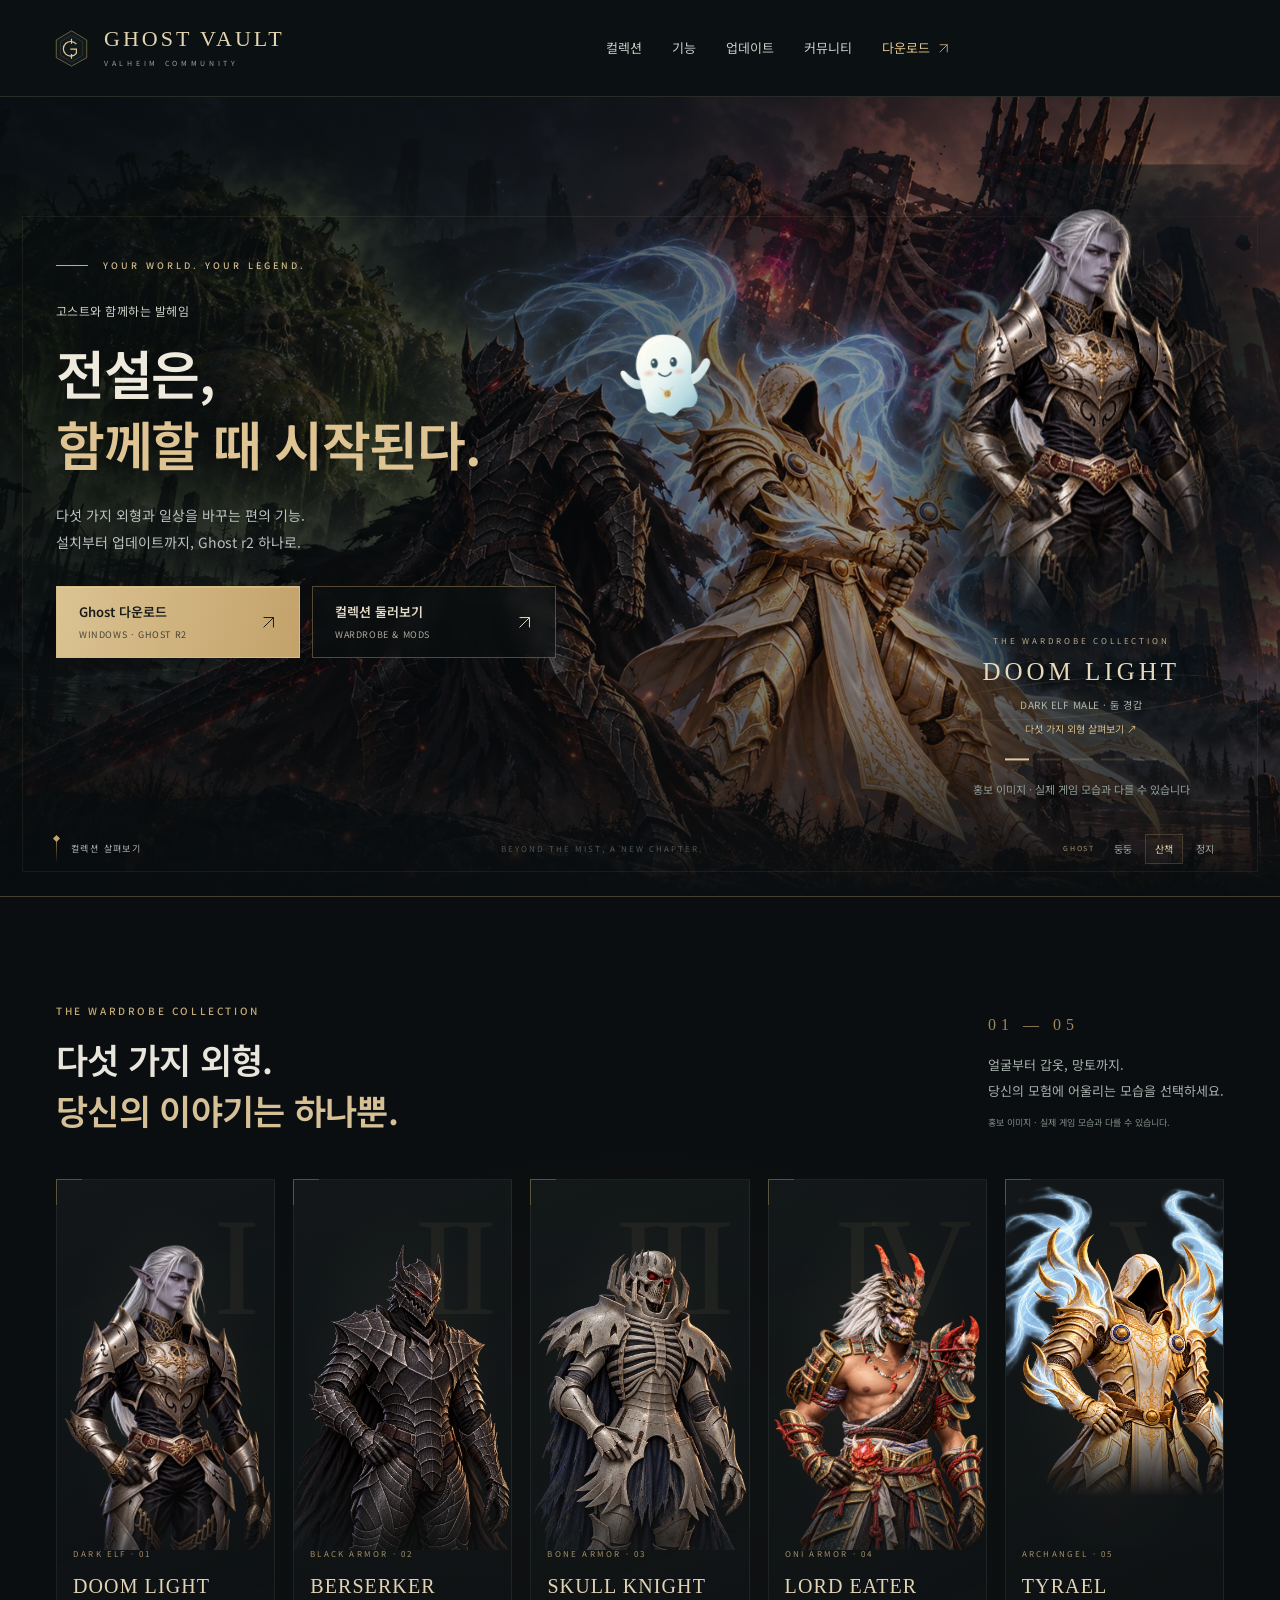
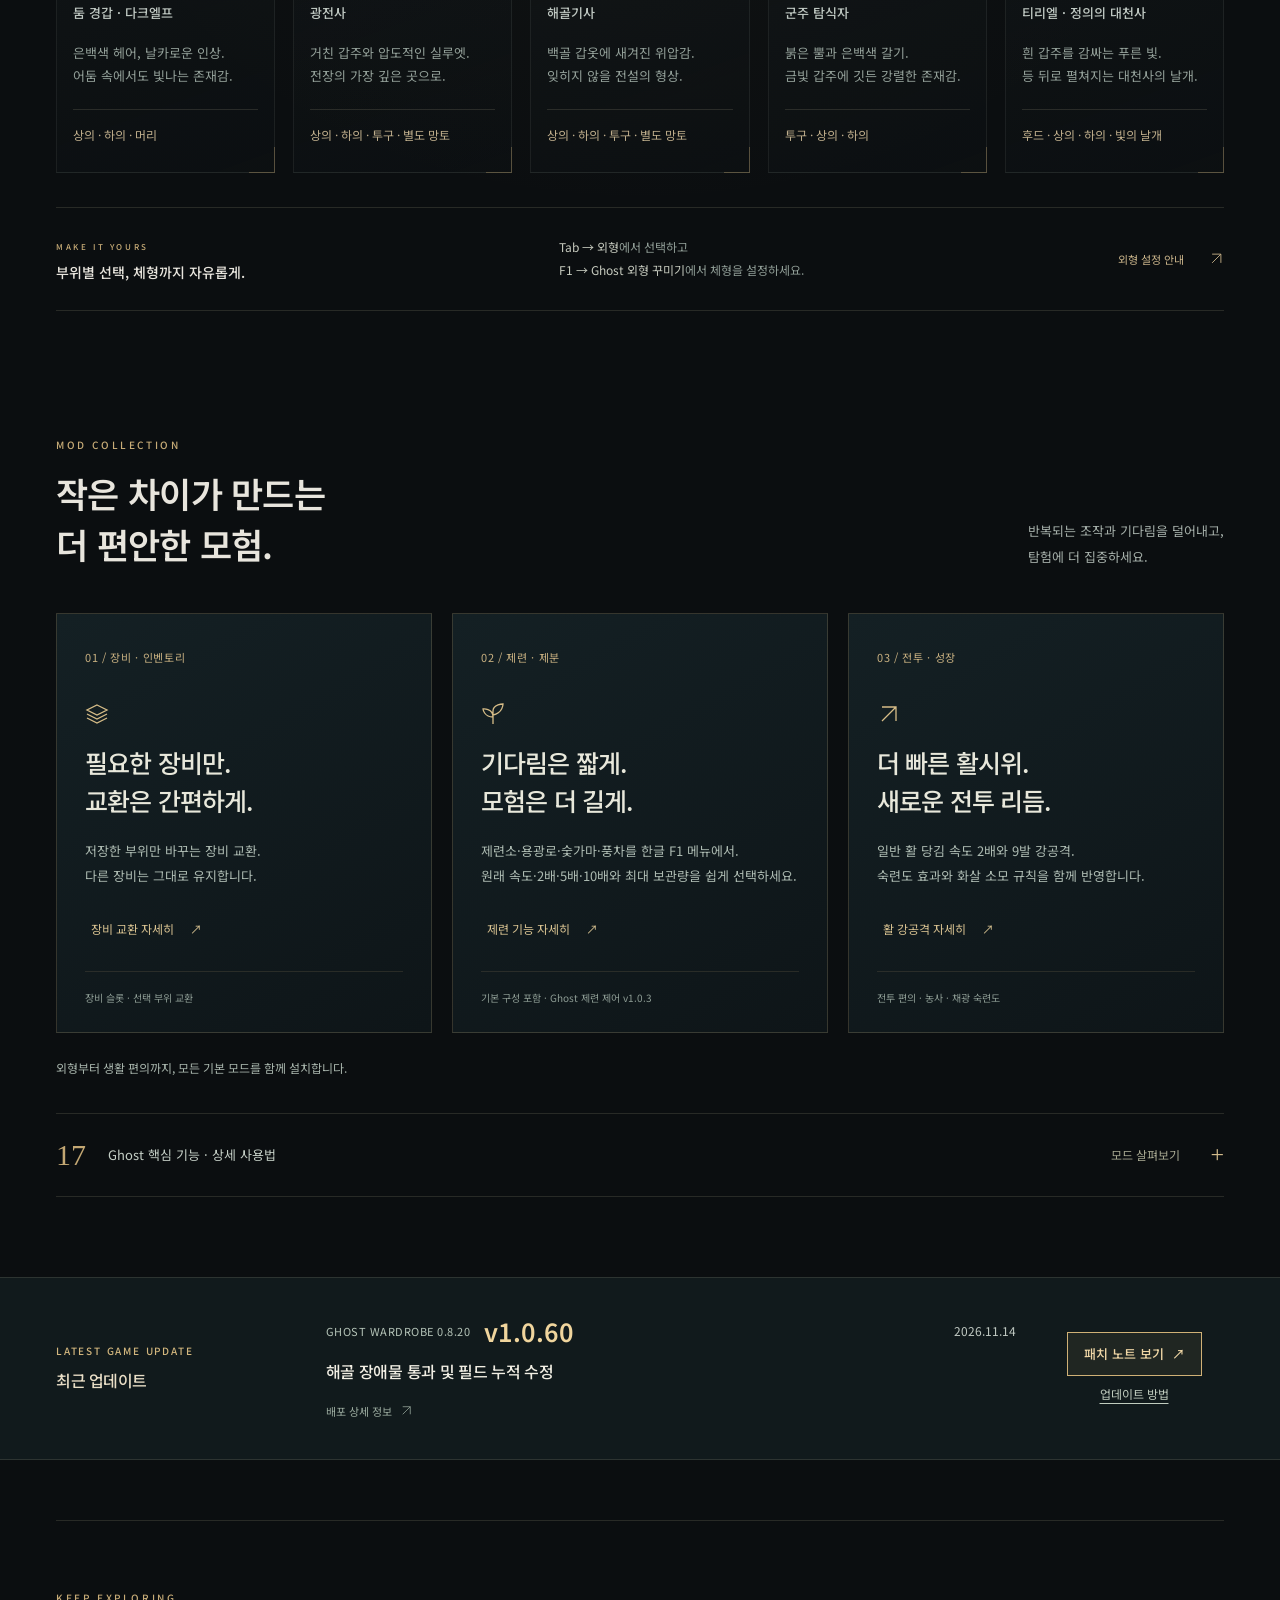
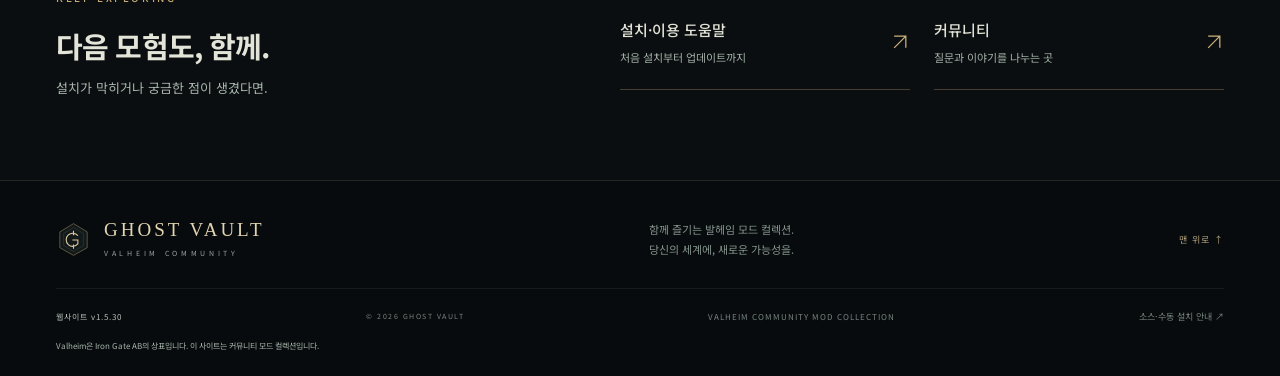
==== commit b487e3e2: "Publish Ghost suite 1.0.60 with persistent skeleton catch-up" ====
--- a/docs/index.html
+++ b/docs/index.html
@@ -10,7 +10,7 @@
 <link rel="preload" href="assets/ghost-kr-sans-v2.woff" as="font" type="font/woff" crossorigin>
 <link rel="stylesheet" href="motion.css?v=1.2.0"><link rel="stylesheet" href="style.css?v=1.2.0">
 <!-- ghost-homepage-organized-v3 / ghost-homepage-royal-v4 / ghost-homepage-optimized-v1.2.0 -->
-<script src="modules.js?v=1.5.30" defer></script><script src="app.js?v=1.5.0" defer></script><script src="motion.js?v=1.2.0" defer></script>
+<script src="modules.js?v=1.5.31" defer></script><script src="app.js?v=1.5.0" defer></script><script src="motion.js?v=1.2.0" defer></script>
 <link rel="stylesheet" href="wardrobe-five.css?v=1.4.20"><link rel="stylesheet" href="typography-ko-v3.css?v=1.4.20"><!-- ghost-history-style-v1 --><link rel="stylesheet" href="update-history.css?v=1.2.0"><!-- /ghost-history-style-v1 --><link rel="canonical" href="https://sukgicalm-lang.github.io/ghost-valheim-vault/"><link rel="stylesheet" href="site-layout.css?v=1.5.1"><link rel="stylesheet" href="hero-backgrounds.css?v=1.0.3"></head>
 <body>
 <a class="skip" href="#main">본문 바로가기</a><svg class="svg-defs" xmlns="http://www.w3.org/2000/svg" aria-hidden="true"><defs>
@@ -94,13 +94,13 @@
 <!-- GHOST-SMELTER-END -->
 <article class="experience-card"><span class="experience-label">03 / 전투 · 성장</span><svg class="experience-icon" aria-hidden="true"><use href="#arrow"/></svg><h3>더 빠른 활시위.<br>새로운 전투 리듬.</h3><p>일반 활 당김 속도 2배와 9발 강공격.<br>숙련도 효과와 화살 소모 규칙을 함께 반영합니다.</p><button class="text-link" type="button" data-module="GhostBowSkill">활 강공격 자세히 <span aria-hidden="true">↗</span></button><span class="experience-meta">전투 편의 · 농사 · 채광 숙련도</span></article>
 </div><p class="collection-note">외형부터 생활 편의까지, 모든 기본 모드를 함께 설치합니다.</p><details class="catalog-disclosure"><summary><span><b>15</b> Ghost 핵심 기능 · 상세 사용법</span><span class="disclosure-hint">모드 살펴보기 <i aria-hidden="true">+</i></span></summary><div class="catalog-body"><div class="catalog-toolbar"><div class="filters" role="group" aria-label="모드 분류"><button class="selected" data-filter="all" aria-pressed="true">전체 <span>15</span></button><button data-filter="inventory" aria-pressed="false">인벤토리</button><button data-filter="skills" aria-pressed="false">숙련·성장</button><button data-filter="life" aria-pressed="false">생활 편의</button><button data-filter="world" aria-pressed="false">월드</button></div><label class="search-box"><svg aria-hidden="true"><use href="#search"/></svg><input id="module-search" type="search" aria-label="모드 이름이나 기능 검색" placeholder="모드 이름이나 기능 검색"></label></div><div class="catalog-labels" aria-hidden="true"><span>모드</span><span>주요 기능</span><span>분류</span><span></span></div><div id="module-list"></div><div class="catalog-footer"><p id="search-result" aria-live="polite">전체 15개 중 15개 표시</p><span>THE DETAILS MAKE THE DIFFERENCE.</span></div></div></details></section>
-<section id="release" class="release-clean" aria-labelledby="release-title"><div class="release-inner wrap"><div class="release-heading"><span class="eyebrow">LATEST GAME UPDATE</span><h2 id="release-title">최근 업데이트</h2></div><div class="release-summary"><div class="release-meta"><span class="release-tag" data-wardrobe-version>GHOST WARDROBE 0.8.20</span><strong data-release-version>v1.0.59</strong><time data-release-date datetime="2026-11-14">2026.11.14</time></div><h3 data-release-title>리니지 II 배경음악 202곡 내장</h3><p id="release-notes">리니지 II 배경음악 202곡 내장</p></div><div class="release-actions"><button type="button" class="ghost-history-open" data-update-history aria-haspopup="dialog" aria-controls="ghost-update-history">패치 노트 보기 <span aria-hidden="true">↗</span></button><a class="release-update-link" href="install.html#updates">업데이트 방법</a></div><details class="release-extra"><summary>배포 상세 정보 <svg aria-hidden="true"><use href="#arrow"/></svg></summary><div class="release-extra-content"><span data-release-size>505.52 MiB · ZIP</span><p class="release-status" id="release-status" role="status">최신 배포 정보입니다. 설치 버전은 Ghost r2에서 확인하세요.</p><div class="release-links"><button id="check-release" class="text-link">최신 버전 확인 <svg aria-hidden="true"><use href="#refresh"/></svg></button><a class="text-link" href="install.html#manual-downloads">수동 설치 안내 <svg aria-hidden="true"><use href="#arrow"/></svg></a><button class="text-link" id="copy-hash">검증 코드 복사 <svg aria-hidden="true"><use href="#shield"/></svg></button></div><span class="hash-label">SHA-256 <code id="release-hash">8a8f0b02…68482261</code></span></div></details></div></section>
+<section id="release" class="release-clean" aria-labelledby="release-title"><div class="release-inner wrap"><div class="release-heading"><span class="eyebrow">LATEST GAME UPDATE</span><h2 id="release-title">최근 업데이트</h2></div><div class="release-summary"><div class="release-meta"><span class="release-tag" data-wardrobe-version>GHOST WARDROBE 0.8.20</span><strong data-release-version>v1.0.60</strong><time data-release-date datetime="2026-11-14">2026.11.14</time></div><h3 data-release-title>해골 장애물 통과 및 필드 누적 수정</h3><p id="release-notes">해골 장애물 통과 및 필드 누적 수정</p></div><div class="release-actions"><button type="button" class="ghost-history-open" data-update-history aria-haspopup="dialog" aria-controls="ghost-update-history">패치 노트 보기 <span aria-hidden="true">↗</span></button><a class="release-update-link" href="install.html#updates">업데이트 방법</a></div><details class="release-extra"><summary>배포 상세 정보 <svg aria-hidden="true"><use href="#arrow"/></svg></summary><div class="release-extra-content"><span data-release-size>505.54 MiB · ZIP</span><p class="release-status" id="release-status" role="status">최신 배포 정보입니다. 설치 버전은 Ghost r2에서 확인하세요.</p><div class="release-links"><button id="check-release" class="text-link">최신 버전 확인 <svg aria-hidden="true"><use href="#refresh"/></svg></button><a class="text-link" href="install.html#manual-downloads">수동 설치 안내 <svg aria-hidden="true"><use href="#arrow"/></svg></a><button class="text-link" id="copy-hash">검증 코드 복사 <svg aria-hidden="true"><use href="#shield"/></svg></button></div><span class="hash-label">SHA-256 <code id="release-hash">5832135d…908e0407</code></span></div></details></div></section>
 <section id="support" class="home-support wrap" aria-labelledby="support-title"><div><span class="eyebrow">KEEP EXPLORING</span><h2 id="support-title">다음 모험도, 함께.</h2><p>설치가 막히거나 궁금한 점이 생겼다면.</p></div><div class="support-links"><a href="install.html#help"><span><strong>설치·이용 도움말</strong><small>처음 설치부터 업데이트까지</small></span><svg aria-hidden="true"><use href="#arrow"/></svg></a><a href="https://ghost-valheim-board.nobleox7.chatgpt.site/"><span><strong>커뮤니티</strong><small>질문과 이야기를 나누는 곳</small></span><svg aria-hidden="true"><use href="#arrow"/></svg></a></div></section>
 </main>
 <footer class="footer"><div class="wrap"><div class="footer-top"><a class="brand" href="#main" aria-label="Ghost Vault 홈"><img src="assets/mark.svg" width="42" height="42" alt=""><span>GHOST VAULT<small>VALHEIM COMMUNITY</small></span></a><p>함께 즐기는 발헤임 모드 컬렉션.<br>당신의 세계에, 새로운 가능성을.</p><a class="back-top" href="#main">맨 위로 ↑</a></div><div class="footer-bottom"><span class="polish-site-version">웹사이트 v1.5.30</span><span>© 2026 GHOST VAULT</span><span>VALHEIM COMMUNITY MOD COLLECTION</span><a href="install.html#manual-downloads">소스·수동 설치 안내 ↗</a></div><p class="ownership-note">Valheim은 Iron Gate AB의 상표입니다. 이 사이트는 커뮤니티 모드 컬렉션입니다.</p></div></footer>
 
 <dialog id="module-dialog" aria-labelledby="module-detail-title"><div class="dialog-top"><span class="eyebrow">INSIDE THE COLLECTION</span><button class="close" aria-label="닫기">×</button></div><div id="module-detail"></div></dialog><div class="toast" role="status" aria-live="polite"></div>
-<script id="ghost-release-default" type="application/json">{"version":"1.0.59","date":"2026-11-14","file":"downloads/Ghost-GhostValheimSuite-1.0.59.zip","bytes":530074097,"sha256":"8a8f0b024ceef0729e62346782c8d9e9d2020627439784d8a026105f68482261","appIntegration":true,"dependencies":["denikson-BepInExPack_Valheim-5.4.2351","ValheimModding-JsonDotNET-13.0.4","shudnal-ConfigurationManager-1.1.25","Ghost-GhostSmelterControl-1.0.3"],"notes":"리니지 II 배경음악 202곡 내장","downloadUrl":"https://github.com/sukgicalm-lang/ghost-valheim-vault/releases/download/suite-1.0.59/Ghost-GhostValheimSuite-1.0.59.zip"}</script>
+<script id="ghost-release-default" type="application/json">{"version":"1.0.60","date":"2026-11-14","file":"downloads/Ghost-GhostValheimSuite-1.0.60.zip","bytes":530094868,"sha256":"5832135d9de40d4eb32596dff08f4830ebb30ae10f1b22d1a7128aee908e0407","appIntegration":true,"dependencies":["denikson-BepInExPack_Valheim-5.4.2351","ValheimModding-JsonDotNET-13.0.4","shudnal-ConfigurationManager-1.1.25","Ghost-GhostSmelterControl-1.0.3"],"notes":"해골 장애물 통과 및 필드 누적 수정","downloadUrl":"https://github.com/sukgicalm-lang/ghost-valheim-vault/releases/download/suite-1.0.60/Ghost-GhostValheimSuite-1.0.60.zip"}</script>
 <script defer src="wardrobe-carousel.js?v=1.4.20"></script>
 <!-- ghost-history-dialog-v1 --><dialog id="ghost-update-history" aria-labelledby="ghost-history-title" aria-describedby="ghost-history-intro">
  <div class="gh-header"><div class="gh-top"><div><div class="gh-eyebrow">UPDATE CENTER</div><h2 id="ghost-history-title">업데이트 센터</h2></div><button type="button" data-history-close aria-label="업데이트 센터 닫기" autofocus>×</button></div>
@@ -113,7 +113,7 @@
  <div id="gh-records" role="tabpanel" aria-labelledby="gh-tab-mods" data-history-list></div>
  <div class="gh-footer">설치된 통합팩 버전은 Ghost r2에서 확인할 수 있습니다.</div>
 </dialog>
-<script id="ghost-update-history-data" type="application/json">{"siteUpdates":[{"id":"module:GhostSmelterControl:1.0.3","kind":"module","component":"GhostSmelterControl","version":"1.0.3","date":"2026-10-31","title":"Ghost F1 설정을 한글 이름·버튼·설명으로 정리","changes":["한글 설정의 선택 버튼과 직접 입력 기능이 실제 F1 구조에서도 연결되도록 보완했습니다.","생산 속도를 원래 속도·2배·5배·10배로 선택하고 현재 배수를 표시합니다. 최대 보관량은 개수로 설명합니다.","Ghost 외형·생활·성장과 지도 순간이동의 설정 40개를 한글로 정리했습니다. 발효는 분, 경험치·외형 크기는 배수, 날개 빛 농도는 퍼센트입니다.","설명을 각 항목 아래에도 표시합니다. 현재 미사용인 이전 설정과 조절 항목 없는 고정 활 기능도 명확히 안내합니다.","기존 개인 설정과 게임 동작을 유지합니다. 풍차의 바람 영향도 그대로입니다."],"notes":["게임을 종료하고 Ghost 런처를 다시 열면 자동으로 준비합니다. 런처 재설치나 통합팩 재다운로드는 필요하지 않습니다."]},{"id":"module:GhostLineageMusic:1.0.1","kind":"module","component":"GhostLineageMusic","version":"1.0.1","date":"2026-11-14","title":"리니지 II 배경음악 재생 오류 수정","changes":["발헤임이 일부 Ogg 파일을 읽지 못해 기본 음악이 재생되던 경로를 수정했습니다. 모드에서 Ogg를 직접 디코딩해 재생합니다."],"notes":["음악 모드와 음원은 각 PC의 프로필에 별도로 설치합니다. 통합팩 자동 업데이트와 별도로 적용됩니다."]},{"id":"module:GhostLineageMusic:1.0.0","kind":"module","component":"GhostLineageMusic","version":"1.0.0","date":"2026-11-14","title":"리니지 II 상황별 배경음악 추가","changes":["등록한 침대에서 수평 거리 100m 이내는 마을곡, 바깥이나 침대 미등록 시에는 필드곡을 재생합니다.","전투 중에는 전투곡을 우선 재생하고, 전투가 끝나면 위치에 맞는 음악으로 돌아갑니다.","각 목록의 곡을 섞어 재생합니다. 발헤임 음악 볼륨과 모드 볼륨 설정을 함께 적용합니다."],"notes":["개별 프로필에 설치하는 음악 모드입니다. 로컬에 준비한 음원을 사용하며, 음원과 모드는 통합팩 자동 업데이트에 포함되지 않습니다."]},{"id":"launcher:1.0.15","kind":"launcher","component":"launcher","version":"1.0.15","date":"2026-11-12","title":"HotbarSwitch 등 꺼 둔 모드의 설정 유지","changes":["기본 구성에 포함된 모드도 사용자가 끄면 다시 켤 때까지 꺼진 상태를 유지합니다.","자동 업데이트는 켜 둔 모드에 적용합니다. 꺼 둔 모드는 직접 업데이트해도 꺼진 상태를 유지합니다.","런처에서 프로필을 열 때 확인하고, 이후 정기 확인 간격은 5분입니다."]},{"id":"launcher:1.0.14","kind":"launcher","component":"launcher","version":"1.0.14","date":"2026-11-02","title":"고스트 구버전 중복 정리의 실제 런처 파일 검증 수정","changes":["1.0.13에서 DLL을 문자열로 읽어 중복 파일 검증이 일치하지 않던 문제를 수정했습니다.","실제 런처의 파일 전달 경로에서도 DLL 원본 바이트를 보존해 확인하도록 변경했습니다.","이미 최신인 통합팩에서도 확인된 구버전 고스트 파일을 백업 후 자동 정리합니다.","실제 화면·preload·내부 파일 처리 코드를 연결한 회귀 검사를 추가했습니다."],"notes":["통합팩·다른 모드·개인 설정·세이브와 기존 정리 안전 조건을 유지합니다.","게임과 런처를 완전히 종료 후 다시 실행하면 런처가 자동 업데이트됩니다."]},{"id":"launcher:1.0.13","kind":"launcher","component":"launcher","version":"1.0.13","date":"2026-11-02","title":"통합 전 고스트 모드 중복 파일 자동 정리","changes":["통합팩이 이미 최신인 기존 프로필도 구버전 고스트 중복 파일을 자동으로 확인합니다.","고스트 보우 시험판 0.1.0~0.1.2, 초기 강공격·활 당김·고스트 기본 조정의 확인된 배포 파일만 정리합니다.","통합팩 안의 정상 대체 파일을 SHA-256으로 확인하고, 원본을 GhostBackups에 검증 백업한 뒤 게임의 로딩 경로에서 제거합니다.","게임·다른 모드 관리자가 실행 중이거나 프로필이 바뀌면 작업을 중단하고 다음 검사에서 다시 시도합니다."],"notes":["직접 추가한 다른 모드, 설정, 세이브와 알 수 없는 수정 파일은 유지합니다.","Ghost r2 1.0.12는 완전히 종료 후 다시 실행하면 런처 자동 업데이트를 받습니다."]},{"id":"setup:2","kind":"setup","component":"setup","version":"1.5.7","date":"2026-10-31","title":"WoWArmors를 기본 구성에서 제외 · 필수 모드 28개","changes":["Ghost 외형과 필수 기능에서 사용하지 않는 WoWArmors를 자동 설치 대상에서 제외했습니다.","기존 런처가 새 구성 정보를 받아 28개 필수 모드만 준비합니다. 런처 재설치는 필요하지 않습니다.","와우 장비를 사용하지 않는 이용자는 Installed에서 WoWArmors를 펼쳐 Uninstall로 삭제할 수 있습니다. 이후 자동 준비에서 다시 설치하지 않습니다."],"notes":["WoWArmors는 별도 능력치가 있는 장비를 추가하는 모드입니다. 해당 장비의 보존을 위해 기존 설치분을 강제 삭제하지 않습니다. Ghost의 다섯 외형과 기존 제련·생활·전투 기능은 유지합니다."]},{"id":"module:GhostSmelterControl:1.0.2","kind":"module","component":"GhostSmelterControl","version":"1.0.2","date":"2026-10-31","title":"Ghost F1 설정을 한글 이름·버튼·설명으로 정리","changes":["생산 속도를 원래 속도·2배·5배·10배로 선택하고 현재 배수를 표시합니다. 최대 보관량은 개수로 설명합니다.","Ghost 외형·생활·성장과 지도 순간이동의 설정 40개를 한글로 정리했습니다. 발효는 분, 경험치·외형 크기는 배수, 날개 빛 농도는 퍼센트입니다.","설명을 각 항목 아래에도 표시합니다. 현재 미사용인 이전 설정과 조절 항목 없는 고정 활 기능도 명확히 안내합니다.","기존 개인 설정과 게임 동작을 유지합니다. 풍차의 바람 영향도 그대로입니다."],"notes":["게임을 종료하고 Ghost 런처를 다시 열면 자동으로 준비합니다. 런처 재설치나 통합팩 재다운로드는 필요하지 않습니다."]},{"id":"module:GhostSmelterControl:1.0.1","kind":"module","component":"GhostSmelterControl","version":"1.0.1","date":"2026-10-31","title":"풍차 처리 시간·보리 투입량 F1 설정 추가","changes":["Ghost 제련 제어에 풍차를 추가했습니다. Windmill의 Seconds와 Barley 설정으로 기준 처리 시간과 보리 한도를 조절합니다.","새 기본값은 기준 1초·보리 100개입니다. 바람 세기·가림과 생산물 묶음 배출 방식은 유지합니다.","기존 제련소·용광로·숯가마의 F1 설정과 다른 Ghost 게임 DLL은 유지합니다."],"notes":["게임을 종료하고 Ghost 런처를 열면 독립 모드 1.0.1을 자동으로 준비합니다. 런처 재설치는 필요하지 않습니다."]},{"id":"launcher:1.0.12","kind":"launcher","component":"launcher","version":"1.0.12","date":"2026-10-31","title":"모드 목록 스크롤·창 크기 저장 처리 개선","changes":["자동 준비 안내 아래 모드 목록이 화면 밖으로 잘려 휠 스크롤이 되지 않던 높이 제한 오류를 수정했습니다.","설치된 모드와 온라인 목록이 창 크기에 맞춰 스크롤되도록 화면 배치를 보완했습니다.","창 크기 저장과 실행 중인 프로그램 확인을 비동기로 처리해 화면 처리를 막는 작업을 줄였습니다.","창 크기 저장 순서와 종료 시 최종 상태 저장을 보완했습니다."],"notes":["필수 모드 29개와 게임 모드 DLL·설정은 변경하지 않았습니다.","1.0.11은 런처를 다시 실행하면 자동 업데이트됩니다. 이전 버전은 홈페이지의 설치 파일로 교체할 수 있습니다."]},{"id":"launcher:1.0.11","kind":"launcher","component":"launcher","version":"1.0.11","date":"2026-10-31","title":"단일 실행 파일 설치·Windows 자동 업데이트 오류 수정","changes":["홈페이지의 기본 다운로드를 압축 해제가 필요 없는 Windows 설치 EXE로 통일했습니다.","설치 파일을 실행하면 기존 런처를 교체하고 자동으로 실행합니다. 기존 프로필과 모드 설정은 유지합니다.","Windows 기본 PowerShell 실행 실패와 런처 종료 시 교체 도구까지 종료되던 문제를 해결하도록 독립 실행 도구로 교체했습니다.","필수 모드 29개 자동 준비를 유지하며 실제 Windows에서 런처 종료 후 교체·재실행 과정을 검사합니다."],"notes":["1.0.10 이하는 홈페이지에서 이번 한 번 새 설치 파일을 실행해 교체하세요. 1.0.11부터 이후 런처 업데이트는 실행 시 자동 적용됩니다."]},{"id":"launcher:1.0.10","kind":"launcher","component":"launcher","version":"1.0.10","date":"2026-10-31","title":"새 프로필에서 필수 모드 자동 설치가 시작되지 않던 문제 수정","changes":["런처 설치 후 모드 목록이 비어 있던 자동 준비 시작 연결을 수정했습니다.","필수 모드 설치 계획과 설치 대상 확인·실패 처리·설정 보존 처리를 배포본에 포함했습니다.","배포 파일 검사에 실제 관리자 화면의 자동 준비 연결 확인을 추가했습니다."],"notes":["1.0.7 이상은 런처를 완전히 종료한 뒤 다시 실행하면 업데이트됩니다. 개별 모드 ZIP을 받을 필요가 없습니다."]},{"id":"launcher:1.0.9","kind":"launcher","component":"launcher","version":"1.0.9","date":"2026-10-31","title":"필수 모드 자동 준비 중 프로필 전환 차단 보완","changes":["필수 모드를 설치하는 동안 게임·프로필 전환과 프로필 내보내기 버튼을 잠가 설치 대상이 바뀌지 않게 했습니다.","필수 모드 29개 자동 설치·업데이트·누락 복구와 설치 완료 후 게임 실행 흐름을 유지합니다."],"notes":["1.0.7 이상 런처는 다시 실행하면 자동 업데이트됩니다. 게임 모드 DLL과 필수 구성 버전은 변경하지 않았습니다."]},{"id":"launcher:1.0.8","kind":"launcher","component":"launcher","version":"1.0.8","date":"2026-10-31","title":"런처 하나로 필수 모드 29개 자동 준비","changes":["런처를 열면 Valheim의 마지막 사용 프로필을 열고, 처음에는 Default 프로필을 준비합니다.","공식 필수 모드 29개를 자동 설치하고, 누락·비활성화된 패키지를 복구합니다. Ghost 통합팩과 제련 제어의 새 배포도 자동 적용합니다.","설치 진행·대기·실패 원인과 준비 완료를 표시하고, 필수 구성이 준비된 뒤 모드를 적용해 게임을 실행합니다.","외부 모드는 확인된 배포 버전을 기준으로 내려받으며, 파일 크기와 SHA-256을 검증합니다. 준비된 패키지는 다시 받지 않습니다.","홈페이지는 런처 다운로드 중심으로 안내하고, 개별 ZIP은 비상 복구에만 사용하도록 정리했습니다."],"notes":["1.0.7 사용자는 런처를 열면 자동 업데이트됩니다. 1.0.6 이하는 처음 한 번 새 런처 설치가 필요합니다.","개인 설정값은 자동으로 동기화하지 않습니다. 게임이 실행 중이면 설치를 기다립니다."]},{"id":"launcher:1.0.7","kind":"launcher","component":"launcher","version":"1.0.7","date":"2026-10-30","title":"런처 자동 업데이트·자동 재실행","changes":["실행할 때 Ghost 런처의 새 버전을 확인하고 자동으로 내려받아 교체한 뒤 다시 실행합니다.","배포 파일의 출처·크기·SHA-256을 검증하고, 설치된 모드·프로필·개인 설정은 유지합니다.","다운로드나 검증에 실패하면 다시 시도하거나 현재 버전으로 계속할 수 있습니다."],"notes":["1.0.5·1.0.6 등 이전 런처는 처음 한 번 1.0.7을 직접 설치해야 합니다. 이 버전부터 이후 런처 업데이트를 자동 적용합니다."]},{"id":"site:1.5.0","kind":"site","version":"1.5.0","date":"2026-10-30","title":"소개와 설치 동선 전면 정리","changes":["메인은 외형 컬렉션·기능·최근 소식 순서로 구성하고, 설치 안내를 전용 페이지로 옮겼습니다.","설치와 업데이트를 상황별로 구분하고, 기본 모드는 하나의 전체 설치 경로로 연결했습니다.","전체 모드 목록에 제련 제어를 포함하고 상세 사용법·수동 설치·도움말을 유지했습니다."],"notes":[]},{"id":"site:1.4.22","kind":"site","version":"1.4.22","date":"2026-10-30","title":"제련 모드 필수 설치 연결","changes":["제련 편의 모드를 Ghost 통합팩의 필수 설치 항목으로 연결했습니다.","전체 모드 설치 버튼으로 통합팩과 제련 모드를 같은 프로필에 함께 설치하도록 안내를 통일했습니다.","기존 이용자의 누락 모드 추가와 두 ZIP의 수동 설치 안내를 정리했습니다."],"notes":[]},{"id":"site:1.4.21","kind":"site","version":"1.4.21","date":"2026-10-30","title":"설치·업데이트 안내 정리","changes":["설치 안내를 메인 화면 다음에 배치하고 런처 설치·통합팩 설치·게임 실행의 3단계로 정리했습니다.","런처 다운로드를 한곳으로 모으고 제련 편의 모드는 선택 설치 항목으로 구분했습니다.","ZIP 직접 다운로드와 소스 파일은 수동 설치 안내로 모았습니다."],"notes":[]},{"id":"site:1.4.20","kind":"site","version":"1.4.20","date":"2026-10-30","title":"둠 창 수직·곡괭이 공격 방향·활 실제 당김 접점 수정","changes":["장병기 대기에서 무기를 두 손 사이 방향으로 눕히던 보정을 제거하고, 원본 Weapon_R_Bone 방향과 자루의 끝 방향을 맞춥니다. 원본 팔 자세는 유지하며 한손 창에도 같은 원본 부착 기준을 적용합니다.","곡괭이와 양손 무기의 앞뒤를 원본 부착 방향에 맞춥니다. 실제 공격·막기·후진 등 네이티브 동작에서는 무기를 두 손 사이 축으로 다시 회전시키지 않고 게임 무기의 실제 방향을 유지하며 외형용 손목만 네이티브 손바닥에 맞춥니다.","활은 대기·막기·이동 중 빈 보조 손을 시위로 추적하지 않습니다. 실제 당김 중의 양손 부착점으로 접점을 맞추며, 잘못 추정했던 약5cm 시위 대신 이번 가는나무 활의 약89cm 실제 당김 간격을 사용합니다. 약89cm를 고정값으로 넣은 것은 아니며 무기·프레임의 실제 값을 읽습니다.","활 조준에서 손목 회전과 그에 따른 손바닥 오프셋을 함께 계산합니다. 팔 길이를 유지하는 두 관절 보정을 사용하며 몸통·다리의 원본 준비 자세와 접지 기준은 유지합니다. 도달 불가능한 준비 초반은 강제 변형하지 않습니다.","주축 추정의 단일 시작 방향 문제를 보완했습니다. 원본82뼈·407클립·갑옷 자산·체형, 다른 외형, 다른13DLL, 활 밸런스·발사·판정·인벤토리·개인cfg·수리도구 카메라·런처1.0.5를 유지합니다.","제공된 철 장병기·철 곡괭이·가는나무 활·철 둔기+방패의38개 실제 캡처 입력을 호스트에서 재생하고 위아래 조준을 추가 검사했습니다. 이는 새 수정본의 실제 Valheim/GPU/친구 실행 확인과 구분합니다."],"notes":["홈페이지 이미지는 실제 게임 화면이 아닌 홍보 일러스트입니다."]},{"id":"site:1.4.19","kind":"site","version":"1.4.19","date":"2026-10-29","title":"둠 무기 형상 기준 접점·활 조준 공중 회전 보완","changes":["1.0.38에서 네이티브 보조 손을 실제 무기 접점으로 간주했던 보정을 대체했습니다. 창·양손검 계열은 렌더 메시에서 자루 축과 손잡이를 읽어 원본 두 손의 쥔 지점에 맞추며, 빈 보조 손을 쫓아 원본 팔 자세를 바꾸지 않습니다.","활은 자루 무기와 다른 방식으로 손잡이·활 면·시위 위치를 읽습니다. 활 손잡이를 잡는 손과 시위를 당기는 손을 별도로 맞추고, 장전된 화살·비활성 장식은 활의 형상 계산에서 제외합니다. 실제 화살 크기와 기존 효과 표시는 유지합니다.","활 조준 방향을 맞추려고 몸통 전체를 회전시키던 보정을 제거했습니다. 서서 당길 때는 실제 원본 Atk01_Bow의 준비 구간 키를 실제 충전율로 재생하고, 시위/활 방향에 맞추는 보정은 팔에만 적용합니다. 이동 중에는 기존 게임 동작을 읽는 경로를 유지합니다.","접지 중 조준할 때 원본 서기 자세의 발 기준 높이를 유지합니다. 메시 좌표축이 회전된 경우도 실제 캐릭터 위쪽 방향으로 높이를 계산하여 조준하면서 몸이 떠오르거나 비틀리는 경로를 보완했습니다.","승인된 원본 체형·얼굴·전체 원본 데이터·기본 걷기/달리기·장신구 부착·수납 정리·수리 도구와 카메라의 원래 동작을 유지합니다. 실제 게임 뼈·무기·공격 판정·인벤토리·개인cfg·다른13DLL·런처1.0.5는 변경하지 않습니다."],"notes":["홈페이지 이미지는 실제 게임 화면이 아닌 홍보 일러스트입니다."]},{"id":"site:1.4.18","kind":"site","version":"1.4.18","date":"2026-10-29","title":"둠 양손 무기 접점·활 상하 조준·방향별 이동 보완","changes":["사용자 확인에 따라 수리·건설 도구 대기의 카메라 자동 회전은 발헤임 원래 동작 그대로 유지합니다. 카메라·입력·수리 도구 로직을 패치하지 않습니다.","양손검·양손둔기·장병기·양손 지팡이·석궁의 실제 두 손 접점을 하나의 강체 무기 좌표로 계산합니다. 양쪽 팔은 원본 길이를 유지하는 외형 전용 두 관절 보정으로 손잡이에 맞추며 실제 무기·충돌·판정은 이동하지 않습니다. 쌍단검·한손창·검+방패에는 양손 단일무기 보정을 적용하지 않습니다.","활을 당기거나 조준할 때 수평으로 남는 동작을 보완했습니다. 활을 쥔 손과 시위를 당기는 손의 축을 실제 조준 방향에 맞추고 두 손 접점을 함께 보정합니다. 위·정면·아래 조준과 당김/유지/해제 및 친구 화면의 동기화 look 방향을 구분해 반영합니다.","정방향 이동은 승인된 리니지2 원본 걷기·달리기를 유지합니다. 받은 원본에는 뒤걷기/옆걷기 전용 클립이 없어, 후진·옆이동은 발헤임의 실제 방향별 동작을 원본 길이의 외형 뼈로 읽습니다. 캐릭터를 카메라 쪽으로 강제로 돌리지 않습니다.","창/양손 무기의 손 내부 grip 좌표에 부모 모델 크기를 정확히 한 번 적용합니다. 큰 월드 좌표에서도 손바닥 방향과 팔 회전 계산은 외형 내부 좌표를 사용합니다. 기존 원본 체형·얼굴·407클립 데이터·장신구 몸 부착·무기 수납 정리와 다른13DLL/설정/인벤토리/런처1.0.5는 보존합니다."],"notes":["홈페이지 이미지는 실제 게임 화면이 아닌 홍보 일러스트입니다."]},{"id":"site:1.4.17","kind":"site","version":"1.4.17","date":"2026-10-29","title":"둠 창 손잡이·활 당김/유지·달리기 장신구 부착 수정","changes":["둠의 승인된 원본 체형·얼굴 비율·82뼈·기존 대기/걷기/숙인 달리기와 다른 외형은 유지합니다.","창·장병기는 대기 중 손에서 벗어나는 원본 무기 helper 대신, 원본 손잡이의 손 내부 좌표와 실제 손바닥 방향으로 위치와 회전을 맞춥니다. 다른 무기·방패의 기존 정렬은 유지합니다.","활은 발사 전 당김·완충전 유지·조준 동작도 실제 게임 애니메이터에서 읽어 원본 길이의 시각 뼈에 반영합니다. 로컬 당김 상태와 무기에 지정된 동기화 draw 상태를 함께 확인하며, 이미 동작하던 발사·취소 경로를 유지합니다.","장신구·유틸리티·노출된 장비 장식·등 수납 장비의 메시 표시를 실제 다크엘프 몸의 해당 부위에 연결합니다. 허리·가슴·머리 등 부위별 고정 장식과 여러 뼈에 걸친 스킨 장식을 구분해 숙인 달리기 중에도 몸을 따라갑니다.","장신구 교체·해제·외형 전환·비활성·파괴 시 표시 사본과 보조 뼈를 정리하고 원래 렌더러를 복원합니다. 실제 게임 뼈·장비 스크립트·충돌·인벤토리·개인cfg·다른13DLL·런처1.0.5는 유지합니다."],"notes":["홈페이지 이미지는 실제 게임 화면이 아닌 홍보 일러스트입니다."]},{"id":"site:1.4.16","kind":"site","version":"1.4.16","date":"2026-10-29","title":"광전사 공통 체형 업데이트 안내","changes":["통합팩1.0.34/외형0.8.16의 둠·해골기사·군주 탐식자 공통 광전사 체형 변경을 버전과 업데이트 내역에 반영했습니다.","기존5종 홍보 이미지·티리엘 날개·한글 글꼴·닫기 X 정렬·게시판·이력을 유지합니다."],"notes":["홈페이지 이미지는 실제 게임 화면이 아닌 홍보 일러스트입니다."]},{"id":"site:1.4.15","kind":"site","version":"1.4.15","date":"2026-10-29","title":"광전사 공통 체형 업데이트 안내","changes":["통합팩1.0.34/외형0.8.15의 둠·해골기사·군주 탐식자 공통 광전사 체형 변경을 버전과 업데이트 내역에 반영했습니다.","기존5종 홍보 이미지·티리엘 날개·한글 글꼴·닫기 X 정렬·게시판·이력을 유지합니다."],"notes":["홈페이지 이미지는 실제 게임 화면이 아닌 홍보 일러스트입니다."]},{"id":"site:1.4.14","kind":"site","version":"1.4.14","date":"2026-10-29","title":"광전사 공통 체형 업데이트 안내","changes":["통합팩1.0.34/외형0.8.14의 둠·해골기사·군주 탐식자 공통 광전사 체형 변경을 버전과 업데이트 내역에 반영했습니다.","기존5종 홍보 이미지·티리엘 날개·한글 글꼴·닫기 X 정렬·게시판·이력을 유지합니다."],"notes":["홈페이지 이미지는 실제 게임 화면이 아닌 홍보 일러스트입니다."]},{"id":"site:1.4.13","kind":"site","version":"1.4.13","date":"2026-10-29","title":"티리엘 반투명한 빛·색감·흩어지는 날개 끝","changes":["원작 스크린샷을 기준으로 진한 파랑·보라와 넓은 면의 농도를 낮추고 배경이 비치는 청백색 빛을 보완했습니다.","기존 포즈·갑옷과 위로 흐르는 방향을 유지하며, 날카로운 날개 끝이 흐려지도록 수정했습니다.","기존 한글 글꼴과 X 중앙 정렬을 유지합니다."],"notes":["편집된 홍보 일러스트이며 실제 게임 캡처가 아닙니다.","게임 변경은 통합팩1.0.33/외형0.8.13에 포함합니다."]},{"id":"site:1.4.12","kind":"site","version":"1.4.12","date":"2026-10-29","title":"티리엘 날개 상향 흐름 수정 · 한글 글꼴과 X 정렬","changes":["기존 티리엘 일러스트 포즈와 갑옷을 살리고, 원작 참고 화면처럼 위로 솟아 바깥으로 흐르는 날개 결을 반영했습니다. 메인 회전 이미지와 하단 컬렉션에 함께 적용합니다.","한글 제목·본문·업데이트 센터의 글꼴, 굵기와 간격을 정리했습니다.","업데이트 창과 안내 창의 X를 네모 버튼 정중앙에 고정했습니다."],"notes":["홈페이지 홍보 이미지이며 실제 게임 화면과 다를 수 있습니다.","게임 통합팩1.0.32·외형0.8.12·런처1.0.5는 유지합니다."]},{"id":"site:1.4.9","kind":"site","version":"1.4.9","date":"2026-10-29","title":"한글 글꼴 통일과 티리엘 실제 날개 사진","changes":["한글 전체를 동일한 한국어 가변 글꼴로 표시해 문장 안의 굵기 차이를 정리했습니다.","업데이트 안내와 모바일 글자 크기·정렬을 보완했습니다.","티리엘 메인 회전 이미지와 컬렉션 카드를 실제 구현 게임 사진으로 교체했습니다."],"notes":["티리엘 사진은 사용자 제공 실제 게임 화면이며 최신 밝기·크기 조정 전 촬영본입니다.","게임 통합팩1.0.32와 런처1.0.5는 유지합니다."]},{"id":"site:1.4.8","kind":"site","version":"1.4.8","date":"2026-10-29","title":"티리엘 날개 크기 90%·투명도와 빛 겹침 완화 적용 후보","changes":["비교 사진 기준으로 티리엘 플레이어 날개의 표시 크기를 1.0.31의 90%로 조정했습니다. 시뮬레이션 크기·바람·입자·강성·장착 좌표는 유지합니다.","날개에 로딩된 알파 혼합 셰이더를 우선 선택하고, 두 겹의 투명도 예산을 분배해 겹침이 흰색으로 누적되는 현상을 줄입니다. 색 강도를 제한하며, 알파 셰이더가 없으면 낮은 강도의 투명 가산 혼합을 사용합니다.","기존 원본 모델·텍스처·가중치와 물리 솔버를 보존했습니다. 90%는 비교 사진을 바탕으로 한 표시 보정값이며 원작의 정확한 실측 배율을 뜻하지 않습니다."],"notes":["홍보 일러스트는 실제 게임 화면과 다를 수 있습니다.","플레이어용 원본 모델과 cloth 연결을 사용합니다. 원작 shader/solver 자체는 포함되지 않으며 실제 게임 시각·친구 화면·성능은 미확인입니다."]},{"id":"site:1.4.7","kind":"site","version":"1.4.7","date":"2026-10-28","title":"티리엘 플레이어 원본 날개와 cloth 이동 반응 적용 후보","changes":["1.0.30에서 날개가 천처럼 접히고 앞으로 쏠리는 실제 게임 피드백에 따라 물리·뼈 연결 경로를 수정했습니다.","원본 APP에서 누락됐던 입자별 blend/animation fraction, parent/tangent 연결과 47개 3점 연결·질량 보정 계수를 복원했습니다. 원본 메시·31개 뼈·가중치·크기는 유지합니다.","원본 eBendModel=1의 별도 3점 자료로 rest-curvature 계산을 재구성하고, 물리 결과와 원래 자세를 입자별 원본 비율로 섞습니다. 임의 확대·사인파·새 강성 값은 사용하지 않습니다."],"notes":["홍보 일러스트는 실제 게임 화면과 다를 수 있습니다.","플레이어용 원본 모델과 cloth 연결을 사용합니다. 원작 shader/solver 자체는 포함되지 않으며 실제 게임 시각·친구 화면·성능은 미확인입니다."]},{"id":"site:1.4.6","kind":"site","version":"1.4.6","date":"2026-10-28","title":"티리엘 플레이어 원본 날개와 cloth 이동 반응 적용 후보","changes":["티리엘 망토의 기본 날개를 NPC S15에서 플레이어용 Wings of Justice(trophy_glo026_stor) 원본 모델로 교체했습니다. 원본의 장식·가닥 메시와 가중치를 보존합니다.","원본 Barbarian 캐릭터의 키와 HP_chestBack 장착점으로 착용 비율을 계산합니다. 기존 키1.6배 제한이나 별도 가닥 굵기 조작은 사용하지 않습니다.","원본 ClothData의 입자39개·고정점9개·실제 제약111개·가닥 뼈28개 연결로 달리기·정지·회전·바람에 반응합니다. 원본 SIMD 패딩 입자와 제약은 제외합니다."],"notes":["홍보 일러스트는 실제 게임 화면과 다를 수 있습니다.","플레이어용 원본 모델과 cloth 연결을 사용합니다. 원작 shader/solver 자체는 포함되지 않으며 실제 게임 시각·친구 화면·성능은 미확인입니다."]},{"id":"site:1.4.5","kind":"site","version":"1.4.5","date":"2026-10-28","title":"티리엘 원본 S15 날개 애니메이션 적용 후보","changes":["티리엘 망토 날개에 제공된 S15 원본 메시·115관절·3.3초 애니메이션을 연결했습니다. 기존 임의 곡선 대신 원본 트랙을 재생합니다.","NPC 원본의 큰 단위를 캐릭터 키에 맞게 줄였습니다. 망토 단독은 몸이나 갑옷을 바꾸지 않으며, 기존 날개 크기·밝기·농도 설정을 유지합니다.","어깨·팔의 원본 FX 표면을 반투명 원본 텍스처 기반으로 표시하고 무늬를 흐르게 합니다. 원작 셰이더 그래프가 없으므로 빛 재질은 발헤임용으로 재구성했습니다."],"notes":["홍보 일러스트는 실제 게임 화면과 다를 수 있습니다.","S15 NPC 원본을 착용 크기로 변환했습니다. 플레이어 전용 날개와 동일성·실제 게임 시각·친구 화면은 미확인입니다."]},{"id":"site:1.4.4","kind":"site","version":"1.4.4","date":"2026-10-27","title":"티리엘 목 피부와 갑옷 빛·날개 가시성 수정","changes":["티리엘 후드와 상의에 광전사에서 가져온 목 피부를 추가하던 표시를 제외했습니다. 원래 후드·검은 베일과 갑옷은 그대로 유지합니다.","다른 닫힌 투구의 원작 목과 플레이어 목이 겹치는 범위를 줄이고, 광전사·해골기사의 보충 목에 남던 경계 아래 삼각형을 정확히 잘랐습니다. 원작 상부 목 연결부, 군주 탐식자의 노출 피부, 열린 둠 얼굴은 보존합니다.","날개 기본 펼침 크기·가닥 폭·농도를 높였고 TyraelWingBrightness(기본1.8)를 추가해 옷 효과와 밝기를 분리했습니다.","옷 효과의 폭과 농도를 높이고 발생 위치를 갑옷 바깥으로 옮겨 어깨·손목에서 보이도록 조정했습니다."],"notes":["홍보 일러스트는 실제 게임 화면과 다를 수 있습니다.","실제 게임 효과의 밝기·가림·친구 화면은 적용 후 확인이 필요합니다."]},{"id":"site:1.4.3","kind":"site","version":"1.4.3","date":"2026-10-27","title":"티리엘 효과 크기 오류와 은은한 빛 수정 안내","changes":["옷 효과만 비정상적으로 확대될 수 있던 내부 단위/모델 배율 계산을 수정했습니다. 효과는 실제 몸 크기에 맞춰 생성합니다.","어깨·손목 효과를 몸 표면 가까이에서 보일 듯 말 듯하게 일렁이는 짧고 옅은 빛으로 줄였습니다. 기존 개인 밝기 설정이 높아도 옷 효과의 농도는 낮게 유지합니다.","날개는 망토 외형을 선택했을 때만 별도로 표시합니다. 등 뒤의 가는 가닥이 부드럽게 휘고 말리며 빛무늬가 흐르도록 수정했습니다.","중복된 양면 삼각형으로 빛이 두 배 더해지던 부분을 제거하고, 효과 재질의 기존 변형·잘라내기 설정이 섞이지 않도록 제한했습니다."],"notes":["홍보 일러스트는 실제 게임 화면과 다를 수 있습니다.","실제 게임 효과의 밝기·가림·친구 화면은 적용 후 확인이 필요합니다."]},{"id":"site:1.4.2","kind":"site","version":"1.4.2","date":"2026-10-27","title":"티리엘 빛의 날개와 부드러운 불길 안내","changes":["티리엘 빛의 날개를 망토 외형에서 따로 선택하는 방법을 추가했습니다.","어깨·팔의 고체 FX를 반투명하게 움직이는 빛의 띠로 교체한 통합팩1.0.26 안내를 반영합니다.","날개 크기·농도와 효과 움직임 설정을 안내합니다. 기존 다섯 홍보 이미지는 유지합니다."],"notes":["홍보 일러스트는 실제 게임 화면과 다를 수 있습니다.","실제 게임 효과의 밝기·가림·친구 화면은 적용 후 확인이 필요합니다."]},{"id":"site:1.4.0","kind":"site","version":"1.4.0","date":"2026-10-27","title":"티리엘을 포함한 다섯 가지 외형과 빛 효과 안내","changes":["메인 외형 회전에 티리엘을 추가해5종이6초마다순환합니다.","외형선택버튼5개와하단티리엘카드를추가했습니다.","티리엘빛흐름/속도/밝기설정과현재Original체형안내를갱신했습니다.","통합팩1.0.25/Wardrobe0.8.5버전·다운로드·모드설명·이력을함께갱신합니다.","기존폰트에없던새한글글자를추가폰트로보완해다섯·흐름·밝기등의표시가빠지지않게했습니다."],"notes":["기존홈페이지디자인·게시판·과거기록을보존합니다.","이미지는프로모션/CPU모델미리보기이며실제게임화면과차이가있습니다."]},{"id":"site:1.3.1","kind":"site","version":"1.3.1","date":"2026-10-26","title":"네 가지 외형과 Windows 게시 호환 보정","changes":["메인 외형 회전에 군주 탐식자 홍보 이미지를 추가해 네 가지 외형을 차례로 표시합니다.","6초 자동 전환과 움직임 정지를 유지하고 외형 선택 버튼 네 개를 제공합니다.","하단 외형 컬렉션에 군주 탐식자 카드를 추가하고 안내 문구를 네 가지로 갱신했습니다.","Windows PowerShell에서 업데이트 기록이 중첩 배열로 저장되는 문제를 보정하고 오류 발생 위치를 표시합니다."],"notes":["홍보용 일러스트로 실제 게임 화면과 차이가 있을 수 있습니다.","통합팩 1.0.19와 런처 1.0.5 버전은 그대로 유지합니다."]},{"id":"site:1.2.0","kind":"site","version":"1.2.0","date":"2026-10-25","title":"홈페이지 메뉴와 이용 가이드 정돈","changes":["상단 메뉴를 업데이트·컬렉션·이용 가이드·커뮤니티로 정리했습니다.","업데이트 센터를 게임 업데이트·런처 업데이트·서비스 소식으로 나누고 최신 통합팩을 먼저 표시합니다.","처음 설치·버전 업데이트·문제 해결 안내를 이용 가이드 한곳에 모았습니다.","외형과 모드 컬렉션을 이어 배치하고 반복되던 설치 버튼·별도 안내 창·하단 안내를 정리했습니다.","최신 게임 업데이트 상단 표시와 이미지·초기 목록 처리 개선을 함께 유지합니다."],"notes":["게임 통합팩과 Ghost r2 앱 파일은 변경하지 않습니다."]},{"id":"launcher:1.0.5","kind":"site","component":"launcher","version":"1.0.5","date":"2026-10-24","title":"런처 표시 버전 통일과 배포 검사 강화","changes":["제목·설정·시작로그·프로필 내보내기 등에서 앱 실제버전1.0.5를 함께 사용합니다.","수동으로 적던 표시버전을 제거하고 package.json 버전을 단일 원본으로 사용합니다.","빌드 전 소스 표시버전 검사와 빌드 후 실제app.asar 내부버전·표시코드 검사를 필수 연결했습니다.","기존 공개서버 직접조회·30초 갱신·창복귀 확인·캐시우회·재귀복사완료대기를 유지합니다."],"notes":["기존프로필/모드/설정은 유지하며, 새바탕화면 아이콘으로 실행하세요. 이전고정아이콘은 이전앱을 실행할수 있습니다."]},{"id":"launcher:1.0.4","kind":"site","component":"launcher","version":"1.0.4","date":"2026-10-24","title":"런처 업데이트 확인 지연 개선","changes":["배포 조회를 예전 운영 PC 경유에서 공개 서버 직접 조회로 변경했습니다.","Ghost 업데이트를30초마다 별도 확인하고, 시작·프로필 진입·창 복귀·수동 확인 시 새 정보를 조회합니다.","고유 조회 주소와 캐시 우회 요청으로 이전 응답의 재사용을 줄였습니다.","최신 배포와 전체 목록을 함께 확인하고 오래된 응답이 저장된 새 버전을 덮지 못하게 했습니다.","모드 폴더 복사 완료를 기다려 설치·백업 완료 처리가 앞서지 않도록 수정했습니다."],"notes":["공개 서버에 새 배포가 올라온 뒤 확인 주기와 통신 시간이 필요합니다. 게시 자체가 완료되기 전에는 표시할 수 없습니다.","기존 프로필·모드·게임 설정은 유지하며 이번 런처 설치는 통합팩 버전을 변경하지 않습니다."]},{"id":"site:1.0.3","kind":"site","version":"1.0.3","date":"2026-10-24","title":"통합 업데이트 다운로드와 패치 기록 갱신","changes":["통합팩1.0.15와 런처1.0.5의 다운로드·버전별 상세패치기록을 갱신했습니다.","활 강공의 화살별피해1.5배·9발합13.5배 설명을 명확히 했습니다."],"notes":[]},{"id":"site:1.0.2","kind":"site","version":"1.0.2","date":"2026-10-24","title":"런처 변경 기록과 다운로드 갱신","changes":["업데이트 정보에 런처 분류를 추가했습니다.","런처 설치 파일과 소스 다운로드를1.0.4로 갱신했습니다."],"notes":[]},{"id":"site:1.0.1","kind":"site","version":"1.0.1","date":"2026-10-24","title":"안내와 사용 흐름 정리","changes":["활 모드 설명을 추가하고 포함 모드 수를 맞췄습니다.","메뉴 이름을 모드·사용법으로 정리하고 설치·업데이트 도움말을 추가했습니다.","안내 글씨의 크기와 대비를 보완했습니다.","게임·홈페이지·게시판 기록을 구분해 볼 수 있습니다."],"notes":["통합팩과 런처 버전은 그대로 유지합니다."]},{"id":"site:1.0.0","kind":"site","version":"1.0.0","date":"2026-10-24","title":"버전별 업데이트 기록과 게시판 연결","changes":["이전 버전 목록과 상세 변경 내용을 확인하는 업데이트 정보 창을 추가했습니다.","상단 메뉴와 하단에 자유게시판을 연결했습니다."],"notes":["앞서 적용한 홈페이지 기능을 기록에 정리했습니다."]},{"id":"board:1.0.0","kind":"board","version":"1.0.0","date":"2026-10-24","title":"로그인 없는 자유게시판","changes":["로그인 없이 글과 댓글을 작성할 수 있습니다.","작성 비밀번호로 수정·삭제하고 검색과 분류로 글을 찾을 수 있습니다."],"notes":["앞서 공개한 게시판 기능을 기록에 정리했습니다."]}],"schema":1,"currentVersion":"1.0.59","entries":[{"version":"1.0.59","date":"2026-11-14","title":"리니지 II 배경음악 202곡 내장","changes":["GhostR2 업데이트로 리니지 II 음원 202곡을 함께 설치합니다.","등록한 침대 반경 100m에서 마을곡 78곡, 밖에서 필드곡 66곡, 전투 중에는 전투곡 58곡을 상황에 맞게 섞어 재생합니다."],"notes":["리니지 II 설치 없이 재생됩니다."]},{"version":"1.0.58","date":"2026-11-14","title":"리니지 II 배경음악 모드 자동 설치","changes":["GhostR2 업데이트로 리니지 II 상황별 배경음악 모드를 설치합니다.","설치된 리니지 II 클라이언트의 음원을 자동으로 찾습니다. 침대 반경 100m 마을곡, 필드곡, 전투곡을 상황에 맞춰 섞어 재생합니다."],"notes":["리니지 II 클라이언트나 지정 음원이 없는 PC에서는 발헤임 기본 음악이 재생됩니다. 별도 설치 경로는 F1의 LineageFolder에서 지정할 수 있습니다."]},{"version":"1.0.57","date":"2026-11-14","title":"소환 해제 후 해골 개체가 다시 나타나는 현상 수정","changes":["해골 소환 해제 시 다른 구역에 저장된 내 소환 해골까지 월드에서 제거합니다.","진행 중인 소환도 함께 취소합니다. 다른 구역의 해골을 정리할 수 있도록 인벤토리 버튼을 계속 표시합니다."],"notes":["GhostR2에서 업데이트를 마친 뒤 게임을 다시 실행하세요.","발헤임 1.0.21 게임 DLL 대상 빌드와 자동 검증을 완료했습니다. 실제 플레이 화면 확인은 필요합니다."]},{"version":"1.0.56","date":"2026-11-14","title":"소환 해제 후 해골 이름표가 다시 나타나는 현상 수정","changes":["해제된 해골이 같은 네트워크 ID로 다시 로드돼도 이름표가 표시되지 않습니다.","네트워크 소유자가 없거나 몸체가 숨겨진 해골의 이름표를 감춥니다."],"notes":["GhostR2에서 업데이트를 마친 뒤 게임을 다시 실행하세요.","발헤임 1.0.21 게임 DLL 대상 빌드와 자동 검증을 완료했습니다. 실제 플레이 화면 확인은 필요합니다."]},{"version":"1.0.55","date":"2026-11-14","title":"인벤토리에 해골 소환 해제 버튼 추가","changes":["해골을 소환한 뒤 인벤토리(Tab)에서 내 해골을 한꺼번에 해제할 수 있습니다.","해제할 해골이 있을 때만 해골 소환 해제 버튼이 표시됩니다."],"notes":["GhostR2에서 업데이트를 마친 뒤 게임을 다시 실행하세요.","발헤임 1.0.21 게임 DLL 대상 빌드와 자동 검증을 완료했습니다. 실제 플레이 화면 확인은 필요합니다."]},{"version":"1.0.54","date":"2026-11-13","title":"낙하 피해 보호막 우선 흡수 및 해골 이름표 잔상 정리","changes":["보호의 스태프 보호막이 낙하 피해를 먼저 흡수합니다. 남은 피해만 체력에 적용합니다.","재소환 뒤 실제 개체와 연결이 끊기거나 화면에 따로 남은 해골 이름표를 제거합니다."],"notes":["GhostR2에서 업데이트를 마친 뒤 게임을 다시 실행하세요.","발헤임 1.0.21 게임 DLL 대상 빌드와 자동 검증을 완료했습니다. 실제 플레이 화면 확인은 필요합니다."]},{"version":"1.0.53","date":"2026-11-04","title":"재소환 후 유령 이름표·보호막 잔상 정리","changes":["재소환으로 해제되는 옛 해골은 즉시 이름표·순간이동 보류·추적 보정·보호막 이펙트 복구 대상에서 제외합니다. 게임의 원래 본체 해제 RPC는 그대로 실행합니다.","게임의 현재 개체 목록과 네트워크 유효성·생존·해제 상태를 확인해 본체 없는 이름·낮은 HP·보호막 0 잔상과 화면 캐시를 한 번에 정리합니다. 순간이동으로 화면이 초기화되기를 기다리지 않습니다.","옛 해골에서 새 해골로 HUD 연결이 바뀌는 경우 표시를 새 개체 기준으로 다시 구성합니다. 현재 살아 있는 해골의 실제 체력·보호막과 원래 시전 적용은 유지합니다.","최대 수 동시 소환·기존 해골 교체·무기 다양화·기본 비율의 여왕 버프 간격·정상 순간이동과 회복을 유지합니다."],"notes":["GhostR2에서 업데이트 완료 후 게임을 다시 실행하고 새로 소환하세요. 친구·전용 서버도 같은 버전으로 업데이트하세요.","동작 검사 253개·게임 DLL API 검사 107개·실제 Harmony 실행 검사 39개로 해제 지연·HUD 잔상·보호막 유지 경로를 확인합니다. 실제 게임 화면 검증은 별도입니다."]},{"version":"1.0.52","date":"2026-11-04","title":"해골 최대 수 동시 소환 · 실제 무기 종류 다양화 수정","changes":["해골 소환의 개체별 생성 전·생성 사이 대기 시간을 제거했습니다. 원래 공통 시전 동작 이후 최대 수가 한꺼번에 생성되며 기존 해골 교체와 원래 소환 한도를 유지합니다.","NPC 무기가 같은 숙련도 항목으로 묶여 있어도 실제 무기 프리팹과 종류로 구분해 배정합니다. 원래 사용 가능한 무기 종류가 3개이고 3마리를 소환하면 서로 다른 3종을 배정합니다.","게임이 실제 장비를 지급하는 GiveDefaultItems 직전에 해당 개체의 장비 목록에 배정 무기를 적용합니다. 코루틴 종료 후 다음 프레임에 장비가 생성되거나 아이템 초기화가 난수를 소비해도 무기 다양화가 유지됩니다.","배정한 원래 무기·방패를 저장해 친구 화면과 재접속에도 유지합니다. 공유 원본 프리팹·외부 장비·기존 UI 배치·동행과 보호막 기능은 변경하지 않습니다."],"notes":["GhostR2에서 업데이트 완료 후 게임을 다시 실행하세요. 이미 소환된 해골의 장비는 새 소환 때 교체됩니다. 친구·서버도 같은 버전으로 업데이트하세요.","동작 검사 244개·게임 DLL API 검사 105개·실제 Harmony 실행 검사 36개를 확인합니다. 실제 게임 화면 확인은 별도입니다."]},{"version":"1.0.51","date":"2026-11-04","title":"기존 해골 교체 소환 · 여왕 버프 기본 간격 복원","changes":["해골이 이미 있어도 매번 현재 최대 수의 새 해골을 소환합니다. 한도가 4라면 기존 4마리 또는 2마리에서 시전해도 새 4마리로 교체됩니다. 새 소환 성공에 따라 게임의 원래 네트워크 해제 처리로 오래된 해골이 교체됩니다.","새로 소환되는 해골끼리 활·창·검 계열과 방패 유무를 고르게 배정합니다. 기존 해골의 무기 구성 때문에 새 배치가 한 종류로 몰리지 않습니다.","여왕 등 보스 버프의 빈 컨테이너·텍스트 상자 대신 실제 아이콘과 그려진 글자만 측정합니다. 원래 HP와 버프 사이 간격을 보호막 오른쪽에도 같은 비율로 유지하며 불필요한 추가 여백을 없앴습니다.","UI 배율·음식에 따른 HP 크기 변경·세로 HP 배치에도 간격을 맞추고, 보호막 소진 시 버프를 기본 위치로 복원합니다. 기존 머리 위 숫자·남은 시간, 보호막 재충전, 동행·순간이동·회복 기능을 유지합니다."],"notes":["GhostR2에서 업데이트 완료 후 게임을 다시 실행하세요. 친구·전용 서버도 같은 통합팩으로 업데이트하세요.","동작 검사 240개·게임 DLL API 검사 99개·실제 Harmony 실행 검사 33개를 확인했습니다. 실제 Valheim 화면 확인은 별도로 필요합니다."]},{"version":"1.0.50","date":"2026-11-04","title":"최대 수 일괄 소환 · 해골 장비 분산 · 간결한 보호막 숫자와 남은 시간","changes":["해골 소환을 한 번 시전하면 현재 지팡이·숙련도 설정이 허용하는 최대 수까지 부족한 해골을 채웁니다. 이미 있는 살아 있는 해골은 체력·장비·보호막을 유지하며 최대 수에서는 새로 덮어 소환하지 않습니다.","기존 해골의 무기까지 고려해 적게 있는 활·창·검 계열을 우선 배정하고, 같은 계열 안에서는 방패 유무도 분산합니다. 원래 해골이 가질 수 있는 장비 안에서 조절하며 선택값을 저장해 친구 화면·재접속 후에도 같은 장비를 유지합니다.","동시에 시전해도 진행 중인 소환 자리를 함께 계산해 최대 수를 넘지 않게 하고, 실제 생성·능력치·명령·시전 자원 처리는 게임의 기존 소환 과정을 사용합니다.","내 캐릭터 머리 위 HP·방어막 수치·이름·막대를 없앴습니다. 방어막이 있을 때만 원래 이름 크기의 작은 남은 시간(예: 1:48)을 표시합니다.","해골은 이름 아래 HP 현재 / 최대치, 다음 줄에 방어막 잔량 / 최대치만 표시합니다. HP·방어막이라는 앞글자와 막대·배경 패널을 제거하고 숫자를 이름보다 약간 작게 표시합니다.","본인과 해골의 보호막 남은 시간은 이름보다 한 줄 위에 이름과 동일한 글자 크기로 표시하며, 보호막 소진·만료 시 즉시 숨깁니다. 숫자와 시간은 실제 효과 값에서 읽고 원격 해골은 동기화된 기록의 경과 시간을 반영합니다.","내 HP 오른쪽 파란 보호막은 유지합니다. 여왕 등 보스 버프의 아이콘·이름·준비/재사용 대기시간 전체가 겹치지 않도록, 실제 UI 크기와 배율을 확인해 보스 버프 묶음을 오른쪽으로 이동합니다. 보호막이 사라지면 원래 배치를 복원합니다.","보호막 재시전 충전·20m 적용 반경·순간이동 잔량과 시간 보존·100m 또는 10초 걸림 복귀·캐릭터 기준 해골 회복을 유지합니다."],"notes":["GhostR2는 켜둬도 업데이트를 자동 확인합니다. 업데이트 완료 후 게임만 다시 실행하세요. 친구·전용 서버도 같은 통합팩으로 업데이트하세요.","동작 검사 227개·게임 DLL API 검사 97개·실제 Harmony 실행 검사 33개를 배포 전에 확인합니다. 실제 Valheim 월드 화면 확인은 별도로 필요합니다."]},{"version":"1.0.49","date":"2026-11-04","title":"내 HP 오른쪽 방어막 · 본인 머리 위 수치 · 해골 HP·방어막 2줄 표시와 회복 개선","changes":["내 방어막 막대를 HP 막대의 화면 오른쪽에 같은 높이로 배치했습니다. 세로 HP 모양·크기·UI 배율을 따르며 막대에는 남은 수치를 간결하게 표시합니다.","본인 머리 위에도 방어막 잔량 / 최대치가 보입니다. 본인과 해골의 머리 위 표시는 위에 빨간 HP 막대·현재 / 최대 HP, 아래에 파란 방어막 막대·잔량 / 최대치를 표시합니다.","아군 해골의 체력 표시가 마우스를 떼면 숨겨지던 조건을 보완하고, 30m 안의 살아 있는 해골은 HP·방어막을 계속 확인할 수 있게 했습니다.","해골 HP 회복은 캐릭터 음식·회복 버프의 초당 회복량에 맞춰 개선했습니다. 설치된 Regeneration 모드의 회복량·주기 배율도 반영하며, 기존 회복이 더 빠르면 유지합니다.","먹이를 먹을 수 없는 소환 해골은 회복 호출 중에만 동물 배고픔 판정을 우회합니다. 회복 후·예외 시 즉시 원상 복구하며, 동물·야생 몬스터·원격 비소유 개체에는 적용하지 않습니다.","방어막 재시전 충전·20m 적용 범위·순간이동 시 잔량 보존·100m 또는 10초 걸림 복귀 조건을 유지합니다."],"notes":["게임과 GhostR2를 완전히 종료한 뒤 다시 실행하면 통합팩 1.0.49을 자동 준비합니다. 친구·전용 서버도 같은 버전으로 업데이트하세요.","동작 검사 186개·게임 DLL API 검사 68개·실제 Harmony 실행 검사 23개를 배포 전에 확인합니다. 실제 Valheim 월드 실행 확인은 별도로 필요합니다."]},{"version":"1.0.48","date":"2026-11-04","title":"내 HP 오른쪽 방어막 · 본인 머리 위 수치 · 해골 HP·방어막 2줄 표시와 회복 개선","changes":["내 방어막 막대를 HP 막대의 화면 오른쪽에 같은 높이로 배치했습니다. 세로 HP 모양·크기·UI 배율을 따르며 막대에는 남은 수치를 간결하게 표시합니다.","본인 머리 위에도 방어막 잔량 / 최대치가 보입니다. 본인과 해골의 머리 위 표시는 위에 빨간 HP 막대·현재 / 최대 HP, 아래에 파란 방어막 막대·잔량 / 최대치를 표시합니다.","아군 해골의 체력 표시가 마우스를 떼면 숨겨지던 조건을 보완하고, 30m 안의 살아 있는 해골은 HP·방어막을 계속 확인할 수 있게 했습니다.","해골 HP 회복은 캐릭터 음식·회복 버프의 초당 회복량에 맞춰 개선했습니다. 설치된 Regeneration 모드의 회복량·주기 배율도 반영하며, 기존 회복이 더 빠르면 유지합니다.","방어막 재시전 충전·20m 적용 범위·순간이동 시 잔량 보존·100m 또는 10초 걸림 복귀 조건을 유지합니다."],"notes":["게임과 GhostR2를 완전히 종료한 뒤 다시 실행하면 통합팩 1.0.48을 자동 준비합니다. 친구·전용 서버도 같은 버전으로 업데이트하세요.","동작 검사 181개·게임 DLL API 검사 65개·실제 Harmony 실행 검사 20개를 배포 전에 확인합니다. 실제 Valheim 월드 실행 확인은 별도로 필요합니다."]},{"version":"1.0.47","date":"2026-11-04","title":"본인·해골 방어막 재시전 경로 누락 수정 · 실제 충전과 표시 갱신 · 반경 20m 유지","changes":["이미 방어막이 있을 때 게임이 기존 적용 함수를 거치지 않고 직접 갱신하는 경로를 처리해, 본인과 해골 모두 재시전 충전이 적용되도록 수정했습니다.","예: 최대 300·잔량 55 → 재시전 후 300 / 300. 숙련도 등으로 새 최대치가 350이면 350 / 350으로 갱신합니다.","공통 시간 갱신·최대치 계산 후 실제 소모량을 초기화합니다. 순간이동 복원·HUD 읽기·레벨 계산만으로 방어막을 채우지 않습니다.","반경 20m, 내 HP 옆 막대·해골 방어막 숫자, 100m·10초 자동 복귀와 고속 추적을 유지합니다."],"notes":["게임과 GhostR2를 완전히 종료한 뒤 다시 실행하면 통합팩 1.0.47을 자동 준비합니다. 친구·전용 서버도 같은 버전으로 업데이트하세요.","동작 검사 153개·게임 DLL API 검사 57개·실제 Harmony 실행 검사 16개를 배포 전에 확인합니다. 실제 Valheim 월드 실행 확인은 별도로 필요합니다."]},{"version":"1.0.46","date":"2026-11-04","title":"보호의 스태프 적용 반경 20m로 확대 · 재시전 방어막 충전·실시간 표시 유지","changes":["보호의 스태프가 주변 아군에게 방어막을 주는 적용 반경을 20m(지름 40m)로 넓혔습니다.","플레이어·소환 해골 등 원래 시전이 허용하던 대상에게 적용합니다. 다른 마법과 적의 범위 공격은 변경하지 않습니다.","실제 적용 범위와 구체 충돌 반경을 함께 맞추며, 시각 효과 자체를 크게 늘리지 않습니다.","재시전 시 이번 시전의 최대 방어막으로 충전하고 내 HP 옆 막대·해골 방어막 수치에 실시간 반영합니다. 100m·10초 자동 복귀와 고속 추적도 유지합니다."],"notes":["게임과 GhostR2를 완전히 종료한 뒤 다시 실행하면 통합팩 1.0.46을 자동 준비합니다. 친구·전용 서버도 같은 버전으로 업데이트하세요.","동작 검사 150개와 실제 제공 게임 DLL의 API 검사 54개 통과. 실제 Valheim 월드 실행 확인은 별도로 필요합니다."]},{"version":"1.0.45","date":"2026-11-04","title":"보호의 스태프 재시전 시 방어막을 새 최대치로 충전 · 내 HP·해골 방어막 수치 즉시 반영","changes":["보호의 스태프로 이미 방어막이 있는 대상에게 다시 시전하면, 이번 시전의 최대 방어막으로 충전합니다. 예: 최대 300·잔량 55 → 재시전 후 300 / 300.","300으로 고정하거나 기존 방어막에 더하지 않습니다. 숙련도 등에 따라 새 최대치가 350이면 350 / 350으로 갱신합니다. 내 HP 옆 막대와 해골 방어막 숫자에도 반영합니다.","실제 재시전일 때만 충전합니다. 순간이동 복원·대기·HUD 확인은 방어막을 회복시키지 않습니다. 기존 100m·10초 자동 복귀와 고속 추적은 유지합니다."],"notes":["게임과 GhostR2를 완전히 종료한 뒤 다시 실행하면 통합팩 1.0.45를 자동 준비합니다. 친구·전용 서버도 같은 버전으로 업데이트하세요.","동작 검사 137개와 실제 제공 게임 DLL의 API 검사 49개 통과. 실제 Valheim 월드 실행 확인은 별도로 필요합니다."]},{"version":"1.0.44","date":"2026-11-03","title":"해골 자동 복귀 100m·10초 기준 · 고속 추적 · 검은 로딩 화면 충돌·반복 작업 수정 · 내 방어막 막대","changes":["자동 복귀는 100m 이상 떨어지거나, 실제로 이동해야 할 해골이 10초 이상 움직이지 못한 경우에만 시도합니다. 정상 대기·전투 시간은 걸림에서 제외합니다.","20m 이상 뒤처지면 이동속도를 최대 6배로 높여 달려 따라오고 8m 이내에서 원래 속도로 돌아옵니다. 가까이 붙으면 걸어서 물러납니다.","순간이동 로딩 중 공유 지역 목록을 건드리던 경로를 분리하고, 합류·충돌 탐색·이펙트 복구를 프레임별로 분산했습니다. 같은 도착 좌표의 반복 이동·강제 전송을 제거했습니다.","내 HP 옆에 같은 모양의 파란 방어막 막대와 남은 흡수량 / 최대 흡수량을 실시간 표시합니다. 해골 방어막 표시·상태 유지도 보존합니다."],"notes":["게임과 GhostR2를 완전히 종료한 뒤 다시 실행하면 통합팩 1.0.44를 자동 준비합니다. 친구·전용 서버도 같은 버전으로 업데이트하세요.","자동 검사 170개 통과. 실제 Valheim 월드에서 화면·프레임 시간·서버 실행 확인은 별도로 필요합니다."]},{"version":"1.0.43","date":"2026-11-03","title":"해골 비전투 추적·대기 거리 확대 · 가까워지면 바깥쪽으로 물러나기","changes":["순간이동 도착뿐 아니라 적이 없을 때 평소 따라오기·대기 거리도 넓혔습니다.","가까운 거리에서 멈추기만 하던 기본 동작을 보완해, 몸 사이 여유가 부족하면 바깥쪽으로 걸어 물러납니다.","물러날 때 플레이어 몸을 가로질러 반대편으로 가려는 경로를 피합니다. 넓은 대기 구역에 있으면 더 접근하지 않습니다.","지형에 막혀 가까이 붙은 상태가 약 4초 지속되면 안전한 더 먼 위치로 합류합니다. 전투 중인 해골은 이 거리 보정에서 제외합니다."],"notes":["게임과 GhostR2를 완전히 종료한 뒤 다시 실행하면 통합팩 1.0.43을 자동 준비합니다. 친구·전용 서버도 같은 버전으로 업데이트하세요.","자동 검사 114개 통과. 실제 게임 화면·친구 PC에서의 실행 확인은 별도로 필요합니다."]},{"version":"1.0.42","date":"2026-11-03","title":"해골 방어막 이펙트 복구·실시간 잔량 표시 · 도착 시 1m 이상 간격","changes":["순간이동 후 해골의 방어막 수치가 남아 있는데 이펙트만 사라지는 경로를 수정했습니다. 버프 재시전·소유권 전환·이펙트 유실 시 원래 방어막 이펙트를 다시 생성합니다.","해골 체력바 오른쪽에 방어막 413 / 450처럼 남은 흡수량과 전체 흡수량을 표시합니다. 피해·만료·재시전에 따라 갱신합니다.","순간이동과 자동 합류 때 캐릭터 뒤쪽·양옆을 우선하며 몸 사이에 최소 1m의 여유를 둡니다.","안전한 자리가 없으면 캐릭터와 겹치게 놓지 않고 위치 탐색을 재시도합니다. 기존 체력·방어막 잔량·남은 시간은 유지합니다."],"notes":["게임과 GhostR2를 완전히 종료한 뒤 다시 실행하면 통합팩 1.0.42를 자동 준비합니다. 친구·전용 서버도 같은 버전으로 업데이트하세요.","자동 검사 96개 통과. 실제 게임 화면·친구 PC에서의 실행 확인은 별도로 필요합니다."]},{"version":"1.0.41","date":"2026-11-03","title":"소환 해골 순간이동·방어막 유지 · 점프 지형에 막히면 안전하게 합류","changes":["나를 따라오는 소환 해골이 지도 순간이동과 포탈 이동에 함께 따라옵니다.","기존 해골의 체력·장비·등급과 방어막 남은 시간·흡수량을 유지합니다. 로딩 중에도 시간은 흐릅니다.","바위·단차에 막혀 약 4초 동안 접근하지 못한 해골은 바닥과 충돌을 확인한 가까운 위치로 합류합니다. 플레이어가 공중에 있으면 기다립니다.","평소에는 걸어서 따라오며, 대기 명령의 해골과 다른 동물은 자동 이동시키지 않습니다."],"notes":["게임과 GhostR2를 완전히 종료한 뒤 다시 실행하면 통합팩 1.0.41을 자동 준비합니다. 친구·전용 서버도 같은 버전으로 업데이트하세요.","자동 검사 65개 통과. 실제 게임 월드·친구 PC에서의 실행 확인은 별도로 필요합니다."]},{"version":"1.0.40","title":"둠 창 수직·곡괭이 공격 방향·활 실제 당김 접점 수정","changes":["둠 창 수직·곡괭이 공격 방향·활 실제 당김 접점 수정"],"notes":[],"date":"2026-10-30"},{"version":"1.0.39","title":"둠 무기 형상 기준 접점·활 조준 공중 회전 보완","changes":["둠 무기 형상 기준 접점·활 조준 공중 회전 보완"],"notes":[],"date":"2026-10-29"},{"version":"1.0.38","title":"둠 양손 무기 접점·활 상하 조준·방향별 이동 보완","changes":["둠 양손 무기 접점·활 상하 조준·방향별 이동 보완"],"notes":[],"date":"2026-10-29"},{"version":"1.0.37","title":"둠 창 손잡이·활 당김","changes":["둠 창 손잡이·활 당김","유지·달리기 장신구 부착 수정"],"notes":[],"date":"2026-10-29"},{"version":"1.0.36","title":"둠 무기별 원본 자세·손잡이 정렬·수납 잔상 수정","changes":["둠 무기별 원본 자세·손잡이 정렬·수납 잔상 수정"],"notes":[],"date":"2026-10-29"},{"version":"1.0.35","title":"둠 경갑 남자 다크엘프 원본82뼈·체형·대기","changes":["둠 경갑 남자 다크엘프 원본82뼈·체형·대기","걷기","달리기"],"notes":[],"date":"2026-10-29"},{"version":"1.0.34","title":"둠·해골기사·군주 탐식자의 공통 광전사 체형과 자세 기준","changes":["둠·해골기사·군주 탐식자의 공통 광전사 체형과 자세 기준"],"notes":[],"date":"2026-10-29"},{"version":"1.0.33","title":"티리엘 반투명한 빛·색감·흩어지는 날개 끝·부드러운 어깨","changes":["티리엘 반투명한 빛·색감·흩어지는 날개 끝·부드러운 어깨","팔 흐름"],"notes":[],"date":"2026-10-29"},{"version":"1.0.32","title":"티리엘 날개 크기 90%·투명도와 빛 겹침 완화 적용 후보","changes":["티리엘 날개 크기 90%·투명도와 빛 겹침 완화 적용 후보"],"notes":[],"date":"2026-10-29"},{"version":"1.0.31","title":"티리엘 날개 접힘·앞쏠림 수정 후보 — 누락 원본 blend","changes":["티리엘 날개 접힘·앞쏠림 수정 후보 — 누락 원본 blend","3점 연결","회전 운반 복원"],"notes":[],"date":"2026-10-28"},{"version":"1.0.30","title":"티리엘 플레이어 원본 날개 · 원본 비율과 cloth 연결에 따른 이동·바람 반응 (게임 검증 전)","changes":["티리엘 플레이어 원본 날개 · 원본 비율과 cloth 연결에 따른 이동·바람 반응 (게임 검증 전)"],"notes":[],"date":"2026-10-28"},{"version":"1.0.29","title":"티리엘 원본 S15 날개 애니메이션 · 원본 텍스처 기반 갑옷 빛 (게임 검증 전)","changes":["티리엘 원본 S15 날개 애니메이션 · 원본 텍스처 기반 갑옷 빛 (게임 검증 전)"],"notes":[],"date":"2026-10-28"},{"version":"1.0.28","title":"티리엘 목 피부 관통 수정 · 갑옷 빛 가시성 · 넓고 흐르는 별도 날개","changes":["티리엘 목 피부 관통 수정 · 갑옷 빛 가시성 · 넓고 흐르는 별도 날개"],"notes":[],"date":"2026-10-28"},{"version":"1.0.27","title":"티리엘 옷 효과 확대 오류 수정 · 은은한 갑옷 빛 · 굽이치는 별도 날개","changes":["티리엘 옷 효과 확대 오류 수정 · 은은한 갑옷 빛 · 굽이치는 별도 날개"],"notes":[],"date":"2026-10-27"},{"version":"1.0.26","title":"티리엘 빛의 날개 망토","changes":["티리엘 빛의 날개 망토","부드러운 어깨·팔 불길","기존 외형·인벤토리 방어 유지"],"notes":[],"date":"2026-10-27"},{"version":"1.0.25","title":"티리엘 빛 흐름","changes":["티리엘 빛 흐름","홈페이지5종회전","인벤토리 방어 유지"],"notes":[],"date":"2026-10-27"},{"version":"1.0.23","date":"2026-10-27","wardrobeVersion":"0.8.3","title":"인벤토리 재귀 방지 추가 / 목·눈·4종 부분착용 수정 유지","changes":["숨겨진 인벤토리 칸의 같은 좌표로 삽입을 반복할 수 있는 경로를 차단합니다. 거부한 삽입은 아이템 수량을 바꾸지 않고 기존 일반 배치로 넘어갑니다.","음식 획득 전후 수량·좌표를 읽기 전용 로그에 기록합니다. 멧돼지 요리 누락 원인은 아직 미확정입니다.","1.0.22의 목·눈·4종 부분착용·원작 기본몸·망토 수명·진단도구를 그대로 보존합니다. 둠 완전 착용 체형을 변경하지 않습니다.","닫힌 D4 가면에 겹쳐진 맨얼굴/눈을 숨기고 원작 목과 가면 경계를 연결합니다.","Original과Valheim의 목/눈 표시 경로를 수정합니다.","4종의 한 부위를 벗어도 나머지 외형이 유지되도록 부분 착용을 지원합니다. 빈 부위에는 검증된 원작 기본 몸/머리를 씁니다.","둠의 완전 착용 원본 메시/체형 배율은 유지하고 원본 대조만 했습니다.","장비 변경의 시각 재생성을 지연/병합하고 cloth 해제 수명 처리를 보강합니다. 묘석 종료·음식 누락 원인은 아직 미확정입니다.","읽기 전용 음식 인벤토리 진단과 원클릭 로그 수집 도구를 추가합니다. 다른13DLL/개인설정/홈페이지4종 회전을 유지합니다."],"notes":["실제 게임 확인 전. 음식 누락 원인은 미확정."]},{"version":"1.0.21","date":"2026-10-27","wardrobeVersion":"0.8.1","title":"원작 체형과 가면 피부 돌출 수정 테스트","changes":["Original의 원작 메시를 다시 발헤임 몸통 비율로 변형하던 경로를 수정합니다. 몸통 비율을 유지하고 전체 키만 맞춥니다.","외형 전용 동작 매핑과 손·발 접촉 보정을 추가합니다. 실제 발헤임 뼈대·무기·공격·충돌 위치는 유지합니다.","Valheim 체형의 목 보호 영역이 볼·턱 피부까지 남기던 문제를 기하 절단으로 수정합니다.","Original 체형에서도 닫힌 가면 아래 얼굴·입·수염을 가립니다. 원작 눈/목과 열린 둠 얼굴은 유지합니다.","다른13DLL/개인설정/홈페이지4종 회전과 기록은 유지합니다. 실제 게임 확인이 필요한 테스트 후보입니다."],"notes":["Ghost r2에서 통합팩 1.0.21로 업데이트하세요.","Original은 같은 세트 상의·하의·머리 전체 필요.","실제 게임·친구 화면 확인 전."]},{"version":"1.0.20","date":"2026-10-26","wardrobeVersion":"0.8.0","title":"원작 외형4종 전환 — 게임 확인용 테스트","changes":["4종 Original에서 발헤임 몸체 proxy를 제거하고 원작 목·몸체·머리·피부 표면을 사용합니다.","실제 발헤임 뼈대와 무기 위치를 유지하며 원작 외형을 게임 관절/크기에 맞춥니다.","목 경계 가중치를 맞추고 얼굴·턱이 목 길이에 늘어나지 않게 보정합니다.","원작 눈·수염 텍스처를 발헤임용 재질로 연결하고, 갑옷에 가려지는 원작 피부를 세트별로 처리합니다.","기존 다른13개 DLL·활·망토·개인설정 유지. 실제 게임 외형/상호작용/친구 화면 확인이 필요한 테스트 버전입니다."],"notes":["Ghost r2에서 통합팩 1.0.20으로 업데이트하세요.","F1 Appearance BodyShape=Original, 같은 세트 상의·하의·머리 전체 착용. 개인cfg 보존.","실제 게임·멀티플레이 검증 전. 원작 게임 셰이더와 같은 화면을 보장하지 않습니다."]},{"version":"1.0.19","date":"2026-10-26","wardrobeVersion":"0.6.1","title":"목과 투구를 자연스럽게 잇는 외형 보정","changes":["Original 체형의 목과 머리 피부를 실제 뼈대 기준점에 맞추도록 보정했습니다.","투구를 표시할 때 목 피부가 함께 숨겨지는 현상을 줄였습니다.","노출된 목만 완만하게 다듬고 변형에 맞춰 표면 법선을 보정합니다. NeckWidth 기본 0.90, 1.00이면 폭 보정 해제.","군주 탐식자 투구·상의·하의 및 둠·광전사·해골기사 외형과 기존 망토를 모두 포함합니다.","기존 다른 DLL 13개, 활 강공·자동줍기·순간이동 제한과 개인 설정을 유지합니다."],"notes":["게임 종료 후 Ghost r2에서 통합팩 1.0.19로 업데이트하세요. 별도 DLL 교체는 필요 없습니다.","빌드와 회귀 검사는 통과했습니다. 실제 게임 조명·움직임·친구 화면은 적용 후 확인이 필요합니다."]},{"version":"1.0.18","date":"2026-10-26","wardrobeVersion":"0.6.0","title":"군주 탐식자, 새로운 외형 컬렉션","changes":["Ghost Wardrobe에 군주 탐식자 투구·상의·하의를 추가했습니다. 장갑은 상의, 신발은 하의에 포함됩니다.","실제 장비 능력치를 유지하는 외형 전용입니다. 추가 제작·마법·드롭은 없습니다.","치마의 잘린 뼈대 연결을 복원하고, 검은 판으로 보이던 연기 표면과 임시 피부 표면을 제외했습니다.","발헤임 피부를 유지하며 Valheim·Original 체형과 새 OriginalScaleLordEater 설정을 지원합니다.","기존 의상·망토 물리와 다른 DLL 13개, F6·활 설정·미탐험 금지·100m 순간이동 제한은 유지합니다."],"notes":["무기·디아블로 피부 문신·연기 효과는 포함하지 않습니다.","실제 게임 착용·조명·모션·친구 화면은 적용 후 확인이 필요합니다.","Ghost r2에서 통합팩 1.0.18로 업데이트하세요."]},{"version":"1.0.17","date":"2026-10-25","wardrobeVersion":"0.5.4","title":"지도 순간이동 제한 조정","changes":["지도 Shift+좌클릭 순간이동에서 주석·구리 등 아이템 소지 제한을 제거했습니다.","적에게 감지된 전투 중 사용 제한을 제거했습니다.","미탐험 지역 이동 금지와 최소 수평 이동거리 100m는 유지합니다.","MapTeleport 1.0.1 수정본을 통합팩에 포함해 친구도 Ghost r2 업데이트로 받을 수 있습니다.","활·외형·자동줍기·이전 호환 수정 DLL 13개와 기존 개인 설정을 유지합니다."],"notes":["실제 게임·친구 환경 검증은 별도 확인이 필요합니다.","Ghost r2에서 통합팩 1.0.17로 업데이트하세요."]},{"version":"1.0.16","date":"2026-10-24","wardrobeVersion":"0.5.4","title":"자동 줍기 고정과 친구 설정 동기화 오류 호환 수정","changes":["아이템 자동 줍기를 항상 켜짐으로 고정하고 V키·게임패드 전환 입력과 키보드 설정 항목을 제거했습니다.","기본 줍기 거리·인벤토리·회수 제한은 유지합니다.","MistBeGone/TargetPortal/Mining/Farming의 Everybody 상수 구형접근13곳을 현재 게임 값에 맞게 수정했습니다.","기존 활 각1.5배×9발/준비2.5배/확산20%확대·런처1.0.5·Wardrobe0.5.4·F6·다른설정을 유지합니다.","홈페이지 모드설명과 버전별 상세패치기록을 함께갱신합니다."],"notes":["제공된 화면만으로 오류가 발생한 DLL을 확정하지 못했습니다. 추가 모드가 있다면 해당 로그 확인이 필요합니다.","실제Unity플레이/WindowsUI/멀티/온라인게시는별도확인필요."]},{"version":"1.0.15","date":"2026-10-24","wardrobeVersion":"0.5.4","title":"강공 화살별 피해 강화·런처 표시 버전 수정","changes":["강공 화살 한발마다 일반 완전당김 화살의1.5배 피해를 적용합니다.9발 전부명중시 명목총피해13.5배입니다.","강공 준비2.5배·확산각20% 확대(좌우최대±3.6도/상하±1.8도)·9발9개 소모를 유지합니다.","일반사격 기본효과와 강공전용 속성색 강조 궤적, 모든활설정고정을 유지합니다.","Ghost r2 런처1.0.5: 실제 앱 버전과 제목·설정·시작로그 등 표시버전을 하나로 통일했습니다.","런처 빌드에 소스·실제배포내부 버전일치검사를 연결했습니다.","홈페이지의 게임·런처 다운로드와 모드설명·버전별 상세패치기록을 함께갱신합니다. 기존디자인/게시판/기록은보존합니다."],"notes":["개별피해1.5배는 공격명중시 피해계수입니다. 방어·저항·독DoT중첩은 게임규칙에 따라 실제합계가 달라집니다.","이번1.0.15가 이전1.0.14준비본을대체합니다. 실제WindowsUI·게임화면·멀티·온라인게시는별도확인필요."]},{"version":"1.0.13","date":"2026-10-24","wardrobeVersion":"0.5.4","title":"활 설정 고정과 강공 이펙트·확산 정리","changes":["활 관련 인게임 조절 항목을 모두 제거하고 이전cfg 값을 읽지 않도록 고정했습니다.","일반 사격은 기본 이펙트를 유지하고 강공만 기본visual1.5배와 전용궤적으로 구분했습니다.","강공의 좌우·상하 확산을 이전 기본값의절반으로 줄였습니다.","9발발사/화살9개/일반대비준비3배/명목피해합3배는 유지합니다.","Ghost r2 런처1.0.4의 직접 배포 조회·30초 확인·창복귀 확인과 함께 배포합니다.","기존 Wardrobe0.5.4와 정상망토·체형·모션·F6 등 다른 모드를 보존했습니다."],"notes":["9발 배치는 기존 구성을 유지합니다. 이번 세부 조정의 실제 게임 확인은 별도 필요합니다.","별도모드/DLL교체까지 차단하는 서버보안 기능은 아닙니다."]},{"version":"1.0.12","date":"2026-10-24","title":"활 강공격 9발 정식 추가","wardrobeVersion":"0.5.4","changes":["활 보조공격(기본 휠 클릭)에 가로5발·위2발·아래2발의9발 공격을 추가했습니다.","화살 소모를 실제 발사 수와 같은9개로 맞췄습니다. 같은 묶음에9개 이상 필요합니다.","강공 준비시간을 일반 완전 당김의3배로 설정했습니다.9발의 명목피해합은 일반화살3배입니다.","시험본0.1.2보다 visual크기·추가궤적폭·잔상시간을1.5배로 강화했습니다. 화살 속성색을 유지합니다.","일반 활 당김속도를 숙련도 계산 후2배로 고정했습니다. 인게임 조절 항목을 없애고 이전 설정파일 값도 무시합니다.","홈페이지 모드 목록·설명·모드 수와 버전별 패치 기록을 갱신했습니다.","Wardrobe0.5.4와 정상인 망토·체형·모션·F6 및 다른 모드를 보존했습니다."],"notes":["독 등 지속피해의 중첩·방어·저항에 따라 실제 피해합은 달라집니다.","시험본의 9발 배치를 유지합니다. 이번 준비시간·효과·고정속도 변경의 실제 게임 결과는 별도 확인이 필요합니다.","플러그인의 UI·cfg로 속도를 조절할 수 없게 한 것입니다. 별도모드나 DLL교체까지 차단하는 서버보안 기능은 아닙니다."]},{"version":"1.0.11","title":"활 시위 당기는 속도 2배","wardrobeVersion":"0.5.4","changes":["Ghost Bow Draw 1.0.0을 추가했습니다.","활 숙련도 효과를 유지하면서 완전히 당기는 시간을 기존의 절반으로 줄입니다.","F1에서 속도 배율을 조절할 수 있습니다. 기본값은 2이며, 1이면 원래 속도입니다.","활에만 적용하고 석궁과 NPC는 제외합니다.","Wardrobe 0.5.4와 F6·발효·중량·숙련도 경험치 기능 및 기존 설정을 유지합니다."],"notes":["발사 후 동작과 시간당 스태미나 소모는 유지합니다. 완전히 당길 때까지의 총스태미나는 줄어듭니다.","전체 연사 속도가 정확히 2배가 되는 변경은 아닙니다."],"date":"2026-10-24"},{"version":"1.0.10","date":"2026-10-24","title":"해골기사 망토 연결 수정","wardrobeVersion":"0.5.4","changes":["해골기사 망토가 손·다리 등 잘못된 신체 뼈에 연결되던 자산 오류를 수정했습니다.","정상인 광전사 망토와 기존 외형 크기·모션을 보존했습니다.","앞선 Wardrobe 0.5.3의 망토 초기화 보완과 손 피팅 수정을 포함합니다.","F6 장비 스왑과 기존 게임플레이 모드·개인 설정을 유지했습니다."],"notes":["일부 환경에서 수정 효과를 확인했습니다. 다른 PC와 모든 자세에 대한 검증은 완료되지 않았습니다.","r2에서 새 버전을 인식하는 지연 문제는 이 버전에서 수정되지 않았습니다."]},{"version":"1.0.9","date":"2026-10-23","title":"망토 물리와 신체 충돌 보완","wardrobeVersion":"0.5.2","changes":["망토 물리에서 사용하는 거리와 표시 단위를 정리했습니다.","몸통·골반·다리 충돌체와 망토의 충돌 처리를 보완했습니다.","정상화된 외형 크기와 모션을 유지했습니다."],"notes":["이 버전 이후에도 망토가 굳거나 신체에 끌리는 증상이 남아 후속 수정을 진행했습니다."]},{"version":"1.0.8","title":"Original 체형 크기와 모션 보정","wardrobeVersion":"0.5.1","changes":["Original 체형이 지나치게 크게 표시되던 문제를 보정했습니다.","자산 좌표와 모델 배율이 중복 적용되지 않도록 변환을 정리했습니다.","외형 표시 중에도 원본 애니메이션이 갱신되도록 보완했습니다."],"notes":["일부 환경에서 크기와 움직임이 정상임을 확인했습니다. 망토 문제는 이후 버전에서 계속 보완했습니다."],"date":"2026-10-23"},{"version":"1.0.7","title":"Wardrobe 0.5.0 통합 기준 버전","wardrobeVersion":"0.5.0","changes":["Wardrobe 0.5.0을 포함한 통합팩 기준 버전입니다."],"notes":["이전 작업에서 확보한 소스·배포 기록을 기준으로 복원했습니다. 이 버전보다 앞선 상세 변경 기록은 추가 확인이 필요합니다."],"date":"2026-10-23"},{"version":"1.0.6","title":"외형 등록 초기화 오류 수정","changes":["외형 등록 초기화 오류 수정","둠 원작 얼굴·헤어 머리 외형","광전사·해골기사 상의 망토·흔들림","홈페이지 회전 6초"],"notes":[],"date":"2026-10-23"},{"version":"1.0.5","title":"광전사·해골기사 외형 추가","changes":["광전사·해골기사 외형 추가","둠 포함 Valheim·Original 체형 선택","원작 얼굴·헤어 미포함","게임 내 확인용"],"notes":[],"date":"2026-10-23"},{"version":"1.0.4","date":"2026-10-23","title":"둠 경갑 재질 검색 오류 수정","changes":["둠 경갑 재질 검색 오류 수정","게임에 로딩된 장비/캐릭터 재질을 복제해 텍스처 적용. 실제 착용 모습은 업데이트 후 확인해 주세요."],"notes":["당시 배포 기록에서 복원한 내용입니다. 이후 수정 사항은 다음 버전 기록을 확인하세요."]},{"version":"1.0.3","date":"2026-10-23","title":"둠 경갑 Spine 간격 오류 수정","changes":["둠 경갑 Spine 간격 오류 수정","골반/어깨 기준의 몸통 변환 및 보조 관절 호환 보강. 실제 착용 모습은 업데이트 후 확인해 주세요."],"notes":["당시 배포 기록에서 복원한 내용입니다. 이후 수정 사항은 다음 버전 기록을 확인하세요."]},{"version":"1.0.2","date":"2026-10-23","title":"둠 경갑 외형이 표시되지 않던 모델 단위 변환 오류 수정","changes":["둠 경갑 외형이 표시되지 않던 모델 단위 변환 오류 수정","외형 해금과 기존 선택 유지. 실제 착용 모습은 업데이트 후 확인해 주세요."],"notes":["당시 배포 기록에서 복원한 내용입니다. 이후 수정 사항은 다음 버전 기록을 확인하세요."]},{"version":"1.0.1","date":"2026-10-23","title":"리니지2 둠 경갑 남성 외형 추가","changes":["리니지2 둠 경갑 남성 외형 추가","접속 시 자동 해금","기존 외형 메뉴에서 선택. 실제 착용은 첫 확인이 필요한 테스트 배포."],"notes":["당시 배포 기록에서 복원한 내용입니다. 이후 수정 사항은 다음 버전 기록을 확인하세요."]},{"version":"1.0.0","date":"2026-10-22","title":"장비 선택 교환, 숙련도 경험치 2배, 발효·벨트 설정과 수정 모드 통합.","changes":["장비 선택 교환, 숙련도 경험치 2배, 발효·벨트 설정과 수정 모드 통합."],"notes":["당시 배포 기록에서 복원한 내용입니다. 이후 수정 사항은 다음 버전 기록을 확인하세요."]}]}</script>
+<script id="ghost-update-history-data" type="application/json">{"siteUpdates":[{"id":"module:GhostSmelterControl:1.0.3","kind":"module","component":"GhostSmelterControl","version":"1.0.3","date":"2026-10-31","title":"Ghost F1 설정을 한글 이름·버튼·설명으로 정리","changes":["한글 설정의 선택 버튼과 직접 입력 기능이 실제 F1 구조에서도 연결되도록 보완했습니다.","생산 속도를 원래 속도·2배·5배·10배로 선택하고 현재 배수를 표시합니다. 최대 보관량은 개수로 설명합니다.","Ghost 외형·생활·성장과 지도 순간이동의 설정 40개를 한글로 정리했습니다. 발효는 분, 경험치·외형 크기는 배수, 날개 빛 농도는 퍼센트입니다.","설명을 각 항목 아래에도 표시합니다. 현재 미사용인 이전 설정과 조절 항목 없는 고정 활 기능도 명확히 안내합니다.","기존 개인 설정과 게임 동작을 유지합니다. 풍차의 바람 영향도 그대로입니다."],"notes":["게임을 종료하고 Ghost 런처를 다시 열면 자동으로 준비합니다. 런처 재설치나 통합팩 재다운로드는 필요하지 않습니다."]},{"id":"module:GhostLineageMusic:1.0.1","kind":"module","component":"GhostLineageMusic","version":"1.0.1","date":"2026-11-14","title":"리니지 II 배경음악 재생 오류 수정","changes":["발헤임이 일부 Ogg 파일을 읽지 못해 기본 음악이 재생되던 경로를 수정했습니다. 모드에서 Ogg를 직접 디코딩해 재생합니다."],"notes":["음악 모드와 음원은 각 PC의 프로필에 별도로 설치합니다. 통합팩 자동 업데이트와 별도로 적용됩니다."]},{"id":"module:GhostLineageMusic:1.0.0","kind":"module","component":"GhostLineageMusic","version":"1.0.0","date":"2026-11-14","title":"리니지 II 상황별 배경음악 추가","changes":["등록한 침대에서 수평 거리 100m 이내는 마을곡, 바깥이나 침대 미등록 시에는 필드곡을 재생합니다.","전투 중에는 전투곡을 우선 재생하고, 전투가 끝나면 위치에 맞는 음악으로 돌아갑니다.","각 목록의 곡을 섞어 재생합니다. 발헤임 음악 볼륨과 모드 볼륨 설정을 함께 적용합니다."],"notes":["개별 프로필에 설치하는 음악 모드입니다. 로컬에 준비한 음원을 사용하며, 음원과 모드는 통합팩 자동 업데이트에 포함되지 않습니다."]},{"id":"launcher:1.0.15","kind":"launcher","component":"launcher","version":"1.0.15","date":"2026-11-12","title":"HotbarSwitch 등 꺼 둔 모드의 설정 유지","changes":["기본 구성에 포함된 모드도 사용자가 끄면 다시 켤 때까지 꺼진 상태를 유지합니다.","자동 업데이트는 켜 둔 모드에 적용합니다. 꺼 둔 모드는 직접 업데이트해도 꺼진 상태를 유지합니다.","런처에서 프로필을 열 때 확인하고, 이후 정기 확인 간격은 5분입니다."]},{"id":"launcher:1.0.14","kind":"launcher","component":"launcher","version":"1.0.14","date":"2026-11-02","title":"고스트 구버전 중복 정리의 실제 런처 파일 검증 수정","changes":["1.0.13에서 DLL을 문자열로 읽어 중복 파일 검증이 일치하지 않던 문제를 수정했습니다.","실제 런처의 파일 전달 경로에서도 DLL 원본 바이트를 보존해 확인하도록 변경했습니다.","이미 최신인 통합팩에서도 확인된 구버전 고스트 파일을 백업 후 자동 정리합니다.","실제 화면·preload·내부 파일 처리 코드를 연결한 회귀 검사를 추가했습니다."],"notes":["통합팩·다른 모드·개인 설정·세이브와 기존 정리 안전 조건을 유지합니다.","게임과 런처를 완전히 종료 후 다시 실행하면 런처가 자동 업데이트됩니다."]},{"id":"launcher:1.0.13","kind":"launcher","component":"launcher","version":"1.0.13","date":"2026-11-02","title":"통합 전 고스트 모드 중복 파일 자동 정리","changes":["통합팩이 이미 최신인 기존 프로필도 구버전 고스트 중복 파일을 자동으로 확인합니다.","고스트 보우 시험판 0.1.0~0.1.2, 초기 강공격·활 당김·고스트 기본 조정의 확인된 배포 파일만 정리합니다.","통합팩 안의 정상 대체 파일을 SHA-256으로 확인하고, 원본을 GhostBackups에 검증 백업한 뒤 게임의 로딩 경로에서 제거합니다.","게임·다른 모드 관리자가 실행 중이거나 프로필이 바뀌면 작업을 중단하고 다음 검사에서 다시 시도합니다."],"notes":["직접 추가한 다른 모드, 설정, 세이브와 알 수 없는 수정 파일은 유지합니다.","Ghost r2 1.0.12는 완전히 종료 후 다시 실행하면 런처 자동 업데이트를 받습니다."]},{"id":"setup:2","kind":"setup","component":"setup","version":"1.5.7","date":"2026-10-31","title":"WoWArmors를 기본 구성에서 제외 · 필수 모드 28개","changes":["Ghost 외형과 필수 기능에서 사용하지 않는 WoWArmors를 자동 설치 대상에서 제외했습니다.","기존 런처가 새 구성 정보를 받아 28개 필수 모드만 준비합니다. 런처 재설치는 필요하지 않습니다.","와우 장비를 사용하지 않는 이용자는 Installed에서 WoWArmors를 펼쳐 Uninstall로 삭제할 수 있습니다. 이후 자동 준비에서 다시 설치하지 않습니다."],"notes":["WoWArmors는 별도 능력치가 있는 장비를 추가하는 모드입니다. 해당 장비의 보존을 위해 기존 설치분을 강제 삭제하지 않습니다. Ghost의 다섯 외형과 기존 제련·생활·전투 기능은 유지합니다."]},{"id":"module:GhostSmelterControl:1.0.2","kind":"module","component":"GhostSmelterControl","version":"1.0.2","date":"2026-10-31","title":"Ghost F1 설정을 한글 이름·버튼·설명으로 정리","changes":["생산 속도를 원래 속도·2배·5배·10배로 선택하고 현재 배수를 표시합니다. 최대 보관량은 개수로 설명합니다.","Ghost 외형·생활·성장과 지도 순간이동의 설정 40개를 한글로 정리했습니다. 발효는 분, 경험치·외형 크기는 배수, 날개 빛 농도는 퍼센트입니다.","설명을 각 항목 아래에도 표시합니다. 현재 미사용인 이전 설정과 조절 항목 없는 고정 활 기능도 명확히 안내합니다.","기존 개인 설정과 게임 동작을 유지합니다. 풍차의 바람 영향도 그대로입니다."],"notes":["게임을 종료하고 Ghost 런처를 다시 열면 자동으로 준비합니다. 런처 재설치나 통합팩 재다운로드는 필요하지 않습니다."]},{"id":"module:GhostSmelterControl:1.0.1","kind":"module","component":"GhostSmelterControl","version":"1.0.1","date":"2026-10-31","title":"풍차 처리 시간·보리 투입량 F1 설정 추가","changes":["Ghost 제련 제어에 풍차를 추가했습니다. Windmill의 Seconds와 Barley 설정으로 기준 처리 시간과 보리 한도를 조절합니다.","새 기본값은 기준 1초·보리 100개입니다. 바람 세기·가림과 생산물 묶음 배출 방식은 유지합니다.","기존 제련소·용광로·숯가마의 F1 설정과 다른 Ghost 게임 DLL은 유지합니다."],"notes":["게임을 종료하고 Ghost 런처를 열면 독립 모드 1.0.1을 자동으로 준비합니다. 런처 재설치는 필요하지 않습니다."]},{"id":"launcher:1.0.12","kind":"launcher","component":"launcher","version":"1.0.12","date":"2026-10-31","title":"모드 목록 스크롤·창 크기 저장 처리 개선","changes":["자동 준비 안내 아래 모드 목록이 화면 밖으로 잘려 휠 스크롤이 되지 않던 높이 제한 오류를 수정했습니다.","설치된 모드와 온라인 목록이 창 크기에 맞춰 스크롤되도록 화면 배치를 보완했습니다.","창 크기 저장과 실행 중인 프로그램 확인을 비동기로 처리해 화면 처리를 막는 작업을 줄였습니다.","창 크기 저장 순서와 종료 시 최종 상태 저장을 보완했습니다."],"notes":["필수 모드 29개와 게임 모드 DLL·설정은 변경하지 않았습니다.","1.0.11은 런처를 다시 실행하면 자동 업데이트됩니다. 이전 버전은 홈페이지의 설치 파일로 교체할 수 있습니다."]},{"id":"launcher:1.0.11","kind":"launcher","component":"launcher","version":"1.0.11","date":"2026-10-31","title":"단일 실행 파일 설치·Windows 자동 업데이트 오류 수정","changes":["홈페이지의 기본 다운로드를 압축 해제가 필요 없는 Windows 설치 EXE로 통일했습니다.","설치 파일을 실행하면 기존 런처를 교체하고 자동으로 실행합니다. 기존 프로필과 모드 설정은 유지합니다.","Windows 기본 PowerShell 실행 실패와 런처 종료 시 교체 도구까지 종료되던 문제를 해결하도록 독립 실행 도구로 교체했습니다.","필수 모드 29개 자동 준비를 유지하며 실제 Windows에서 런처 종료 후 교체·재실행 과정을 검사합니다."],"notes":["1.0.10 이하는 홈페이지에서 이번 한 번 새 설치 파일을 실행해 교체하세요. 1.0.11부터 이후 런처 업데이트는 실행 시 자동 적용됩니다."]},{"id":"launcher:1.0.10","kind":"launcher","component":"launcher","version":"1.0.10","date":"2026-10-31","title":"새 프로필에서 필수 모드 자동 설치가 시작되지 않던 문제 수정","changes":["런처 설치 후 모드 목록이 비어 있던 자동 준비 시작 연결을 수정했습니다.","필수 모드 설치 계획과 설치 대상 확인·실패 처리·설정 보존 처리를 배포본에 포함했습니다.","배포 파일 검사에 실제 관리자 화면의 자동 준비 연결 확인을 추가했습니다."],"notes":["1.0.7 이상은 런처를 완전히 종료한 뒤 다시 실행하면 업데이트됩니다. 개별 모드 ZIP을 받을 필요가 없습니다."]},{"id":"launcher:1.0.9","kind":"launcher","component":"launcher","version":"1.0.9","date":"2026-10-31","title":"필수 모드 자동 준비 중 프로필 전환 차단 보완","changes":["필수 모드를 설치하는 동안 게임·프로필 전환과 프로필 내보내기 버튼을 잠가 설치 대상이 바뀌지 않게 했습니다.","필수 모드 29개 자동 설치·업데이트·누락 복구와 설치 완료 후 게임 실행 흐름을 유지합니다."],"notes":["1.0.7 이상 런처는 다시 실행하면 자동 업데이트됩니다. 게임 모드 DLL과 필수 구성 버전은 변경하지 않았습니다."]},{"id":"launcher:1.0.8","kind":"launcher","component":"launcher","version":"1.0.8","date":"2026-10-31","title":"런처 하나로 필수 모드 29개 자동 준비","changes":["런처를 열면 Valheim의 마지막 사용 프로필을 열고, 처음에는 Default 프로필을 준비합니다.","공식 필수 모드 29개를 자동 설치하고, 누락·비활성화된 패키지를 복구합니다. Ghost 통합팩과 제련 제어의 새 배포도 자동 적용합니다.","설치 진행·대기·실패 원인과 준비 완료를 표시하고, 필수 구성이 준비된 뒤 모드를 적용해 게임을 실행합니다.","외부 모드는 확인된 배포 버전을 기준으로 내려받으며, 파일 크기와 SHA-256을 검증합니다. 준비된 패키지는 다시 받지 않습니다.","홈페이지는 런처 다운로드 중심으로 안내하고, 개별 ZIP은 비상 복구에만 사용하도록 정리했습니다."],"notes":["1.0.7 사용자는 런처를 열면 자동 업데이트됩니다. 1.0.6 이하는 처음 한 번 새 런처 설치가 필요합니다.","개인 설정값은 자동으로 동기화하지 않습니다. 게임이 실행 중이면 설치를 기다립니다."]},{"id":"launcher:1.0.7","kind":"launcher","component":"launcher","version":"1.0.7","date":"2026-10-30","title":"런처 자동 업데이트·자동 재실행","changes":["실행할 때 Ghost 런처의 새 버전을 확인하고 자동으로 내려받아 교체한 뒤 다시 실행합니다.","배포 파일의 출처·크기·SHA-256을 검증하고, 설치된 모드·프로필·개인 설정은 유지합니다.","다운로드나 검증에 실패하면 다시 시도하거나 현재 버전으로 계속할 수 있습니다."],"notes":["1.0.5·1.0.6 등 이전 런처는 처음 한 번 1.0.7을 직접 설치해야 합니다. 이 버전부터 이후 런처 업데이트를 자동 적용합니다."]},{"id":"site:1.5.0","kind":"site","version":"1.5.0","date":"2026-10-30","title":"소개와 설치 동선 전면 정리","changes":["메인은 외형 컬렉션·기능·최근 소식 순서로 구성하고, 설치 안내를 전용 페이지로 옮겼습니다.","설치와 업데이트를 상황별로 구분하고, 기본 모드는 하나의 전체 설치 경로로 연결했습니다.","전체 모드 목록에 제련 제어를 포함하고 상세 사용법·수동 설치·도움말을 유지했습니다."],"notes":[]},{"id":"site:1.4.22","kind":"site","version":"1.4.22","date":"2026-10-30","title":"제련 모드 필수 설치 연결","changes":["제련 편의 모드를 Ghost 통합팩의 필수 설치 항목으로 연결했습니다.","전체 모드 설치 버튼으로 통합팩과 제련 모드를 같은 프로필에 함께 설치하도록 안내를 통일했습니다.","기존 이용자의 누락 모드 추가와 두 ZIP의 수동 설치 안내를 정리했습니다."],"notes":[]},{"id":"site:1.4.21","kind":"site","version":"1.4.21","date":"2026-10-30","title":"설치·업데이트 안내 정리","changes":["설치 안내를 메인 화면 다음에 배치하고 런처 설치·통합팩 설치·게임 실행의 3단계로 정리했습니다.","런처 다운로드를 한곳으로 모으고 제련 편의 모드는 선택 설치 항목으로 구분했습니다.","ZIP 직접 다운로드와 소스 파일은 수동 설치 안내로 모았습니다."],"notes":[]},{"id":"site:1.4.20","kind":"site","version":"1.4.20","date":"2026-10-30","title":"둠 창 수직·곡괭이 공격 방향·활 실제 당김 접점 수정","changes":["장병기 대기에서 무기를 두 손 사이 방향으로 눕히던 보정을 제거하고, 원본 Weapon_R_Bone 방향과 자루의 끝 방향을 맞춥니다. 원본 팔 자세는 유지하며 한손 창에도 같은 원본 부착 기준을 적용합니다.","곡괭이와 양손 무기의 앞뒤를 원본 부착 방향에 맞춥니다. 실제 공격·막기·후진 등 네이티브 동작에서는 무기를 두 손 사이 축으로 다시 회전시키지 않고 게임 무기의 실제 방향을 유지하며 외형용 손목만 네이티브 손바닥에 맞춥니다.","활은 대기·막기·이동 중 빈 보조 손을 시위로 추적하지 않습니다. 실제 당김 중의 양손 부착점으로 접점을 맞추며, 잘못 추정했던 약5cm 시위 대신 이번 가는나무 활의 약89cm 실제 당김 간격을 사용합니다. 약89cm를 고정값으로 넣은 것은 아니며 무기·프레임의 실제 값을 읽습니다.","활 조준에서 손목 회전과 그에 따른 손바닥 오프셋을 함께 계산합니다. 팔 길이를 유지하는 두 관절 보정을 사용하며 몸통·다리의 원본 준비 자세와 접지 기준은 유지합니다. 도달 불가능한 준비 초반은 강제 변형하지 않습니다.","주축 추정의 단일 시작 방향 문제를 보완했습니다. 원본82뼈·407클립·갑옷 자산·체형, 다른 외형, 다른13DLL, 활 밸런스·발사·판정·인벤토리·개인cfg·수리도구 카메라·런처1.0.5를 유지합니다.","제공된 철 장병기·철 곡괭이·가는나무 활·철 둔기+방패의38개 실제 캡처 입력을 호스트에서 재생하고 위아래 조준을 추가 검사했습니다. 이는 새 수정본의 실제 Valheim/GPU/친구 실행 확인과 구분합니다."],"notes":["홈페이지 이미지는 실제 게임 화면이 아닌 홍보 일러스트입니다."]},{"id":"site:1.4.19","kind":"site","version":"1.4.19","date":"2026-10-29","title":"둠 무기 형상 기준 접점·활 조준 공중 회전 보완","changes":["1.0.38에서 네이티브 보조 손을 실제 무기 접점으로 간주했던 보정을 대체했습니다. 창·양손검 계열은 렌더 메시에서 자루 축과 손잡이를 읽어 원본 두 손의 쥔 지점에 맞추며, 빈 보조 손을 쫓아 원본 팔 자세를 바꾸지 않습니다.","활은 자루 무기와 다른 방식으로 손잡이·활 면·시위 위치를 읽습니다. 활 손잡이를 잡는 손과 시위를 당기는 손을 별도로 맞추고, 장전된 화살·비활성 장식은 활의 형상 계산에서 제외합니다. 실제 화살 크기와 기존 효과 표시는 유지합니다.","활 조준 방향을 맞추려고 몸통 전체를 회전시키던 보정을 제거했습니다. 서서 당길 때는 실제 원본 Atk01_Bow의 준비 구간 키를 실제 충전율로 재생하고, 시위/활 방향에 맞추는 보정은 팔에만 적용합니다. 이동 중에는 기존 게임 동작을 읽는 경로를 유지합니다.","접지 중 조준할 때 원본 서기 자세의 발 기준 높이를 유지합니다. 메시 좌표축이 회전된 경우도 실제 캐릭터 위쪽 방향으로 높이를 계산하여 조준하면서 몸이 떠오르거나 비틀리는 경로를 보완했습니다.","승인된 원본 체형·얼굴·전체 원본 데이터·기본 걷기/달리기·장신구 부착·수납 정리·수리 도구와 카메라의 원래 동작을 유지합니다. 실제 게임 뼈·무기·공격 판정·인벤토리·개인cfg·다른13DLL·런처1.0.5는 변경하지 않습니다."],"notes":["홈페이지 이미지는 실제 게임 화면이 아닌 홍보 일러스트입니다."]},{"id":"site:1.4.18","kind":"site","version":"1.4.18","date":"2026-10-29","title":"둠 양손 무기 접점·활 상하 조준·방향별 이동 보완","changes":["사용자 확인에 따라 수리·건설 도구 대기의 카메라 자동 회전은 발헤임 원래 동작 그대로 유지합니다. 카메라·입력·수리 도구 로직을 패치하지 않습니다.","양손검·양손둔기·장병기·양손 지팡이·석궁의 실제 두 손 접점을 하나의 강체 무기 좌표로 계산합니다. 양쪽 팔은 원본 길이를 유지하는 외형 전용 두 관절 보정으로 손잡이에 맞추며 실제 무기·충돌·판정은 이동하지 않습니다. 쌍단검·한손창·검+방패에는 양손 단일무기 보정을 적용하지 않습니다.","활을 당기거나 조준할 때 수평으로 남는 동작을 보완했습니다. 활을 쥔 손과 시위를 당기는 손의 축을 실제 조준 방향에 맞추고 두 손 접점을 함께 보정합니다. 위·정면·아래 조준과 당김/유지/해제 및 친구 화면의 동기화 look 방향을 구분해 반영합니다.","정방향 이동은 승인된 리니지2 원본 걷기·달리기를 유지합니다. 받은 원본에는 뒤걷기/옆걷기 전용 클립이 없어, 후진·옆이동은 발헤임의 실제 방향별 동작을 원본 길이의 외형 뼈로 읽습니다. 캐릭터를 카메라 쪽으로 강제로 돌리지 않습니다.","창/양손 무기의 손 내부 grip 좌표에 부모 모델 크기를 정확히 한 번 적용합니다. 큰 월드 좌표에서도 손바닥 방향과 팔 회전 계산은 외형 내부 좌표를 사용합니다. 기존 원본 체형·얼굴·407클립 데이터·장신구 몸 부착·무기 수납 정리와 다른13DLL/설정/인벤토리/런처1.0.5는 보존합니다."],"notes":["홈페이지 이미지는 실제 게임 화면이 아닌 홍보 일러스트입니다."]},{"id":"site:1.4.17","kind":"site","version":"1.4.17","date":"2026-10-29","title":"둠 창 손잡이·활 당김/유지·달리기 장신구 부착 수정","changes":["둠의 승인된 원본 체형·얼굴 비율·82뼈·기존 대기/걷기/숙인 달리기와 다른 외형은 유지합니다.","창·장병기는 대기 중 손에서 벗어나는 원본 무기 helper 대신, 원본 손잡이의 손 내부 좌표와 실제 손바닥 방향으로 위치와 회전을 맞춥니다. 다른 무기·방패의 기존 정렬은 유지합니다.","활은 발사 전 당김·완충전 유지·조준 동작도 실제 게임 애니메이터에서 읽어 원본 길이의 시각 뼈에 반영합니다. 로컬 당김 상태와 무기에 지정된 동기화 draw 상태를 함께 확인하며, 이미 동작하던 발사·취소 경로를 유지합니다.","장신구·유틸리티·노출된 장비 장식·등 수납 장비의 메시 표시를 실제 다크엘프 몸의 해당 부위에 연결합니다. 허리·가슴·머리 등 부위별 고정 장식과 여러 뼈에 걸친 스킨 장식을 구분해 숙인 달리기 중에도 몸을 따라갑니다.","장신구 교체·해제·외형 전환·비활성·파괴 시 표시 사본과 보조 뼈를 정리하고 원래 렌더러를 복원합니다. 실제 게임 뼈·장비 스크립트·충돌·인벤토리·개인cfg·다른13DLL·런처1.0.5는 유지합니다."],"notes":["홈페이지 이미지는 실제 게임 화면이 아닌 홍보 일러스트입니다."]},{"id":"site:1.4.16","kind":"site","version":"1.4.16","date":"2026-10-29","title":"광전사 공통 체형 업데이트 안내","changes":["통합팩1.0.34/외형0.8.16의 둠·해골기사·군주 탐식자 공통 광전사 체형 변경을 버전과 업데이트 내역에 반영했습니다.","기존5종 홍보 이미지·티리엘 날개·한글 글꼴·닫기 X 정렬·게시판·이력을 유지합니다."],"notes":["홈페이지 이미지는 실제 게임 화면이 아닌 홍보 일러스트입니다."]},{"id":"site:1.4.15","kind":"site","version":"1.4.15","date":"2026-10-29","title":"광전사 공통 체형 업데이트 안내","changes":["통합팩1.0.34/외형0.8.15의 둠·해골기사·군주 탐식자 공통 광전사 체형 변경을 버전과 업데이트 내역에 반영했습니다.","기존5종 홍보 이미지·티리엘 날개·한글 글꼴·닫기 X 정렬·게시판·이력을 유지합니다."],"notes":["홈페이지 이미지는 실제 게임 화면이 아닌 홍보 일러스트입니다."]},{"id":"site:1.4.14","kind":"site","version":"1.4.14","date":"2026-10-29","title":"광전사 공통 체형 업데이트 안내","changes":["통합팩1.0.34/외형0.8.14의 둠·해골기사·군주 탐식자 공통 광전사 체형 변경을 버전과 업데이트 내역에 반영했습니다.","기존5종 홍보 이미지·티리엘 날개·한글 글꼴·닫기 X 정렬·게시판·이력을 유지합니다."],"notes":["홈페이지 이미지는 실제 게임 화면이 아닌 홍보 일러스트입니다."]},{"id":"site:1.4.13","kind":"site","version":"1.4.13","date":"2026-10-29","title":"티리엘 반투명한 빛·색감·흩어지는 날개 끝","changes":["원작 스크린샷을 기준으로 진한 파랑·보라와 넓은 면의 농도를 낮추고 배경이 비치는 청백색 빛을 보완했습니다.","기존 포즈·갑옷과 위로 흐르는 방향을 유지하며, 날카로운 날개 끝이 흐려지도록 수정했습니다.","기존 한글 글꼴과 X 중앙 정렬을 유지합니다."],"notes":["편집된 홍보 일러스트이며 실제 게임 캡처가 아닙니다.","게임 변경은 통합팩1.0.33/외형0.8.13에 포함합니다."]},{"id":"site:1.4.12","kind":"site","version":"1.4.12","date":"2026-10-29","title":"티리엘 날개 상향 흐름 수정 · 한글 글꼴과 X 정렬","changes":["기존 티리엘 일러스트 포즈와 갑옷을 살리고, 원작 참고 화면처럼 위로 솟아 바깥으로 흐르는 날개 결을 반영했습니다. 메인 회전 이미지와 하단 컬렉션에 함께 적용합니다.","한글 제목·본문·업데이트 센터의 글꼴, 굵기와 간격을 정리했습니다.","업데이트 창과 안내 창의 X를 네모 버튼 정중앙에 고정했습니다."],"notes":["홈페이지 홍보 이미지이며 실제 게임 화면과 다를 수 있습니다.","게임 통합팩1.0.32·외형0.8.12·런처1.0.5는 유지합니다."]},{"id":"site:1.4.9","kind":"site","version":"1.4.9","date":"2026-10-29","title":"한글 글꼴 통일과 티리엘 실제 날개 사진","changes":["한글 전체를 동일한 한국어 가변 글꼴로 표시해 문장 안의 굵기 차이를 정리했습니다.","업데이트 안내와 모바일 글자 크기·정렬을 보완했습니다.","티리엘 메인 회전 이미지와 컬렉션 카드를 실제 구현 게임 사진으로 교체했습니다."],"notes":["티리엘 사진은 사용자 제공 실제 게임 화면이며 최신 밝기·크기 조정 전 촬영본입니다.","게임 통합팩1.0.32와 런처1.0.5는 유지합니다."]},{"id":"site:1.4.8","kind":"site","version":"1.4.8","date":"2026-10-29","title":"티리엘 날개 크기 90%·투명도와 빛 겹침 완화 적용 후보","changes":["비교 사진 기준으로 티리엘 플레이어 날개의 표시 크기를 1.0.31의 90%로 조정했습니다. 시뮬레이션 크기·바람·입자·강성·장착 좌표는 유지합니다.","날개에 로딩된 알파 혼합 셰이더를 우선 선택하고, 두 겹의 투명도 예산을 분배해 겹침이 흰색으로 누적되는 현상을 줄입니다. 색 강도를 제한하며, 알파 셰이더가 없으면 낮은 강도의 투명 가산 혼합을 사용합니다.","기존 원본 모델·텍스처·가중치와 물리 솔버를 보존했습니다. 90%는 비교 사진을 바탕으로 한 표시 보정값이며 원작의 정확한 실측 배율을 뜻하지 않습니다."],"notes":["홍보 일러스트는 실제 게임 화면과 다를 수 있습니다.","플레이어용 원본 모델과 cloth 연결을 사용합니다. 원작 shader/solver 자체는 포함되지 않으며 실제 게임 시각·친구 화면·성능은 미확인입니다."]},{"id":"site:1.4.7","kind":"site","version":"1.4.7","date":"2026-10-28","title":"티리엘 플레이어 원본 날개와 cloth 이동 반응 적용 후보","changes":["1.0.30에서 날개가 천처럼 접히고 앞으로 쏠리는 실제 게임 피드백에 따라 물리·뼈 연결 경로를 수정했습니다.","원본 APP에서 누락됐던 입자별 blend/animation fraction, parent/tangent 연결과 47개 3점 연결·질량 보정 계수를 복원했습니다. 원본 메시·31개 뼈·가중치·크기는 유지합니다.","원본 eBendModel=1의 별도 3점 자료로 rest-curvature 계산을 재구성하고, 물리 결과와 원래 자세를 입자별 원본 비율로 섞습니다. 임의 확대·사인파·새 강성 값은 사용하지 않습니다."],"notes":["홍보 일러스트는 실제 게임 화면과 다를 수 있습니다.","플레이어용 원본 모델과 cloth 연결을 사용합니다. 원작 shader/solver 자체는 포함되지 않으며 실제 게임 시각·친구 화면·성능은 미확인입니다."]},{"id":"site:1.4.6","kind":"site","version":"1.4.6","date":"2026-10-28","title":"티리엘 플레이어 원본 날개와 cloth 이동 반응 적용 후보","changes":["티리엘 망토의 기본 날개를 NPC S15에서 플레이어용 Wings of Justice(trophy_glo026_stor) 원본 모델로 교체했습니다. 원본의 장식·가닥 메시와 가중치를 보존합니다.","원본 Barbarian 캐릭터의 키와 HP_chestBack 장착점으로 착용 비율을 계산합니다. 기존 키1.6배 제한이나 별도 가닥 굵기 조작은 사용하지 않습니다.","원본 ClothData의 입자39개·고정점9개·실제 제약111개·가닥 뼈28개 연결로 달리기·정지·회전·바람에 반응합니다. 원본 SIMD 패딩 입자와 제약은 제외합니다."],"notes":["홍보 일러스트는 실제 게임 화면과 다를 수 있습니다.","플레이어용 원본 모델과 cloth 연결을 사용합니다. 원작 shader/solver 자체는 포함되지 않으며 실제 게임 시각·친구 화면·성능은 미확인입니다."]},{"id":"site:1.4.5","kind":"site","version":"1.4.5","date":"2026-10-28","title":"티리엘 원본 S15 날개 애니메이션 적용 후보","changes":["티리엘 망토 날개에 제공된 S15 원본 메시·115관절·3.3초 애니메이션을 연결했습니다. 기존 임의 곡선 대신 원본 트랙을 재생합니다.","NPC 원본의 큰 단위를 캐릭터 키에 맞게 줄였습니다. 망토 단독은 몸이나 갑옷을 바꾸지 않으며, 기존 날개 크기·밝기·농도 설정을 유지합니다.","어깨·팔의 원본 FX 표면을 반투명 원본 텍스처 기반으로 표시하고 무늬를 흐르게 합니다. 원작 셰이더 그래프가 없으므로 빛 재질은 발헤임용으로 재구성했습니다."],"notes":["홍보 일러스트는 실제 게임 화면과 다를 수 있습니다.","S15 NPC 원본을 착용 크기로 변환했습니다. 플레이어 전용 날개와 동일성·실제 게임 시각·친구 화면은 미확인입니다."]},{"id":"site:1.4.4","kind":"site","version":"1.4.4","date":"2026-10-27","title":"티리엘 목 피부와 갑옷 빛·날개 가시성 수정","changes":["티리엘 후드와 상의에 광전사에서 가져온 목 피부를 추가하던 표시를 제외했습니다. 원래 후드·검은 베일과 갑옷은 그대로 유지합니다.","다른 닫힌 투구의 원작 목과 플레이어 목이 겹치는 범위를 줄이고, 광전사·해골기사의 보충 목에 남던 경계 아래 삼각형을 정확히 잘랐습니다. 원작 상부 목 연결부, 군주 탐식자의 노출 피부, 열린 둠 얼굴은 보존합니다.","날개 기본 펼침 크기·가닥 폭·농도를 높였고 TyraelWingBrightness(기본1.8)를 추가해 옷 효과와 밝기를 분리했습니다.","옷 효과의 폭과 농도를 높이고 발생 위치를 갑옷 바깥으로 옮겨 어깨·손목에서 보이도록 조정했습니다."],"notes":["홍보 일러스트는 실제 게임 화면과 다를 수 있습니다.","실제 게임 효과의 밝기·가림·친구 화면은 적용 후 확인이 필요합니다."]},{"id":"site:1.4.3","kind":"site","version":"1.4.3","date":"2026-10-27","title":"티리엘 효과 크기 오류와 은은한 빛 수정 안내","changes":["옷 효과만 비정상적으로 확대될 수 있던 내부 단위/모델 배율 계산을 수정했습니다. 효과는 실제 몸 크기에 맞춰 생성합니다.","어깨·손목 효과를 몸 표면 가까이에서 보일 듯 말 듯하게 일렁이는 짧고 옅은 빛으로 줄였습니다. 기존 개인 밝기 설정이 높아도 옷 효과의 농도는 낮게 유지합니다.","날개는 망토 외형을 선택했을 때만 별도로 표시합니다. 등 뒤의 가는 가닥이 부드럽게 휘고 말리며 빛무늬가 흐르도록 수정했습니다.","중복된 양면 삼각형으로 빛이 두 배 더해지던 부분을 제거하고, 효과 재질의 기존 변형·잘라내기 설정이 섞이지 않도록 제한했습니다."],"notes":["홍보 일러스트는 실제 게임 화면과 다를 수 있습니다.","실제 게임 효과의 밝기·가림·친구 화면은 적용 후 확인이 필요합니다."]},{"id":"site:1.4.2","kind":"site","version":"1.4.2","date":"2026-10-27","title":"티리엘 빛의 날개와 부드러운 불길 안내","changes":["티리엘 빛의 날개를 망토 외형에서 따로 선택하는 방법을 추가했습니다.","어깨·팔의 고체 FX를 반투명하게 움직이는 빛의 띠로 교체한 통합팩1.0.26 안내를 반영합니다.","날개 크기·농도와 효과 움직임 설정을 안내합니다. 기존 다섯 홍보 이미지는 유지합니다."],"notes":["홍보 일러스트는 실제 게임 화면과 다를 수 있습니다.","실제 게임 효과의 밝기·가림·친구 화면은 적용 후 확인이 필요합니다."]},{"id":"site:1.4.0","kind":"site","version":"1.4.0","date":"2026-10-27","title":"티리엘을 포함한 다섯 가지 외형과 빛 효과 안내","changes":["메인 외형 회전에 티리엘을 추가해5종이6초마다순환합니다.","외형선택버튼5개와하단티리엘카드를추가했습니다.","티리엘빛흐름/속도/밝기설정과현재Original체형안내를갱신했습니다.","통합팩1.0.25/Wardrobe0.8.5버전·다운로드·모드설명·이력을함께갱신합니다.","기존폰트에없던새한글글자를추가폰트로보완해다섯·흐름·밝기등의표시가빠지지않게했습니다."],"notes":["기존홈페이지디자인·게시판·과거기록을보존합니다.","이미지는프로모션/CPU모델미리보기이며실제게임화면과차이가있습니다."]},{"id":"site:1.3.1","kind":"site","version":"1.3.1","date":"2026-10-26","title":"네 가지 외형과 Windows 게시 호환 보정","changes":["메인 외형 회전에 군주 탐식자 홍보 이미지를 추가해 네 가지 외형을 차례로 표시합니다.","6초 자동 전환과 움직임 정지를 유지하고 외형 선택 버튼 네 개를 제공합니다.","하단 외형 컬렉션에 군주 탐식자 카드를 추가하고 안내 문구를 네 가지로 갱신했습니다.","Windows PowerShell에서 업데이트 기록이 중첩 배열로 저장되는 문제를 보정하고 오류 발생 위치를 표시합니다."],"notes":["홍보용 일러스트로 실제 게임 화면과 차이가 있을 수 있습니다.","통합팩 1.0.19와 런처 1.0.5 버전은 그대로 유지합니다."]},{"id":"site:1.2.0","kind":"site","version":"1.2.0","date":"2026-10-25","title":"홈페이지 메뉴와 이용 가이드 정돈","changes":["상단 메뉴를 업데이트·컬렉션·이용 가이드·커뮤니티로 정리했습니다.","업데이트 센터를 게임 업데이트·런처 업데이트·서비스 소식으로 나누고 최신 통합팩을 먼저 표시합니다.","처음 설치·버전 업데이트·문제 해결 안내를 이용 가이드 한곳에 모았습니다.","외형과 모드 컬렉션을 이어 배치하고 반복되던 설치 버튼·별도 안내 창·하단 안내를 정리했습니다.","최신 게임 업데이트 상단 표시와 이미지·초기 목록 처리 개선을 함께 유지합니다."],"notes":["게임 통합팩과 Ghost r2 앱 파일은 변경하지 않습니다."]},{"id":"launcher:1.0.5","kind":"site","component":"launcher","version":"1.0.5","date":"2026-10-24","title":"런처 표시 버전 통일과 배포 검사 강화","changes":["제목·설정·시작로그·프로필 내보내기 등에서 앱 실제버전1.0.5를 함께 사용합니다.","수동으로 적던 표시버전을 제거하고 package.json 버전을 단일 원본으로 사용합니다.","빌드 전 소스 표시버전 검사와 빌드 후 실제app.asar 내부버전·표시코드 검사를 필수 연결했습니다.","기존 공개서버 직접조회·30초 갱신·창복귀 확인·캐시우회·재귀복사완료대기를 유지합니다."],"notes":["기존프로필/모드/설정은 유지하며, 새바탕화면 아이콘으로 실행하세요. 이전고정아이콘은 이전앱을 실행할수 있습니다."]},{"id":"launcher:1.0.4","kind":"site","component":"launcher","version":"1.0.4","date":"2026-10-24","title":"런처 업데이트 확인 지연 개선","changes":["배포 조회를 예전 운영 PC 경유에서 공개 서버 직접 조회로 변경했습니다.","Ghost 업데이트를30초마다 별도 확인하고, 시작·프로필 진입·창 복귀·수동 확인 시 새 정보를 조회합니다.","고유 조회 주소와 캐시 우회 요청으로 이전 응답의 재사용을 줄였습니다.","최신 배포와 전체 목록을 함께 확인하고 오래된 응답이 저장된 새 버전을 덮지 못하게 했습니다.","모드 폴더 복사 완료를 기다려 설치·백업 완료 처리가 앞서지 않도록 수정했습니다."],"notes":["공개 서버에 새 배포가 올라온 뒤 확인 주기와 통신 시간이 필요합니다. 게시 자체가 완료되기 전에는 표시할 수 없습니다.","기존 프로필·모드·게임 설정은 유지하며 이번 런처 설치는 통합팩 버전을 변경하지 않습니다."]},{"id":"site:1.0.3","kind":"site","version":"1.0.3","date":"2026-10-24","title":"통합 업데이트 다운로드와 패치 기록 갱신","changes":["통합팩1.0.15와 런처1.0.5의 다운로드·버전별 상세패치기록을 갱신했습니다.","활 강공의 화살별피해1.5배·9발합13.5배 설명을 명확히 했습니다."],"notes":[]},{"id":"site:1.0.2","kind":"site","version":"1.0.2","date":"2026-10-24","title":"런처 변경 기록과 다운로드 갱신","changes":["업데이트 정보에 런처 분류를 추가했습니다.","런처 설치 파일과 소스 다운로드를1.0.4로 갱신했습니다."],"notes":[]},{"id":"site:1.0.1","kind":"site","version":"1.0.1","date":"2026-10-24","title":"안내와 사용 흐름 정리","changes":["활 모드 설명을 추가하고 포함 모드 수를 맞췄습니다.","메뉴 이름을 모드·사용법으로 정리하고 설치·업데이트 도움말을 추가했습니다.","안내 글씨의 크기와 대비를 보완했습니다.","게임·홈페이지·게시판 기록을 구분해 볼 수 있습니다."],"notes":["통합팩과 런처 버전은 그대로 유지합니다."]},{"id":"site:1.0.0","kind":"site","version":"1.0.0","date":"2026-10-24","title":"버전별 업데이트 기록과 게시판 연결","changes":["이전 버전 목록과 상세 변경 내용을 확인하는 업데이트 정보 창을 추가했습니다.","상단 메뉴와 하단에 자유게시판을 연결했습니다."],"notes":["앞서 적용한 홈페이지 기능을 기록에 정리했습니다."]},{"id":"board:1.0.0","kind":"board","version":"1.0.0","date":"2026-10-24","title":"로그인 없는 자유게시판","changes":["로그인 없이 글과 댓글을 작성할 수 있습니다.","작성 비밀번호로 수정·삭제하고 검색과 분류로 글을 찾을 수 있습니다."],"notes":["앞서 공개한 게시판 기능을 기록에 정리했습니다."]}],"schema":1,"currentVersion":"1.0.60","entries":[{"version":"1.0.60","date":"2026-11-14","title":"해골 장애물 통과 및 필드 누적 수정","changes":["해골이 길을 찾지 못하면 잠시 충돌을 끄고 따라오며, 65m 이상 벌어지면 안전한 곳으로 복귀합니다.","구역 밖에서 사라진 해골의 저장 기록을 복귀시키고, 재소환 완료 후 이전에 뒤처진 해골이 누적되지 않게 정리합니다.","자기 소환 해골이 플레이어를 몸으로 밀지 않습니다."],"notes":["멀티플레이에서 저장 기록 복귀와 정리를 적용하려면 호스트 또는 전용 서버도 업데이트하세요."]},{"version":"1.0.59","date":"2026-11-14","title":"리니지 II 배경음악 202곡 내장","changes":["GhostR2 업데이트로 리니지 II 음원 202곡을 함께 설치합니다.","등록한 침대 반경 100m에서 마을곡 78곡, 밖에서 필드곡 66곡, 전투 중에는 전투곡 58곡을 상황에 맞게 섞어 재생합니다."],"notes":["리니지 II 설치 없이 재생됩니다."]},{"version":"1.0.58","date":"2026-11-14","title":"리니지 II 배경음악 모드 자동 설치","changes":["GhostR2 업데이트로 리니지 II 상황별 배경음악 모드를 설치합니다.","설치된 리니지 II 클라이언트의 음원을 자동으로 찾습니다. 침대 반경 100m 마을곡, 필드곡, 전투곡을 상황에 맞춰 섞어 재생합니다."],"notes":["리니지 II 클라이언트나 지정 음원이 없는 PC에서는 발헤임 기본 음악이 재생됩니다. 별도 설치 경로는 F1의 LineageFolder에서 지정할 수 있습니다."]},{"version":"1.0.57","date":"2026-11-14","title":"소환 해제 후 해골 개체가 다시 나타나는 현상 수정","changes":["해골 소환 해제 시 다른 구역에 저장된 내 소환 해골까지 월드에서 제거합니다.","진행 중인 소환도 함께 취소합니다. 다른 구역의 해골을 정리할 수 있도록 인벤토리 버튼을 계속 표시합니다."],"notes":["GhostR2에서 업데이트를 마친 뒤 게임을 다시 실행하세요.","발헤임 1.0.21 게임 DLL 대상 빌드와 자동 검증을 완료했습니다. 실제 플레이 화면 확인은 필요합니다."]},{"version":"1.0.56","date":"2026-11-14","title":"소환 해제 후 해골 이름표가 다시 나타나는 현상 수정","changes":["해제된 해골이 같은 네트워크 ID로 다시 로드돼도 이름표가 표시되지 않습니다.","네트워크 소유자가 없거나 몸체가 숨겨진 해골의 이름표를 감춥니다."],"notes":["GhostR2에서 업데이트를 마친 뒤 게임을 다시 실행하세요.","발헤임 1.0.21 게임 DLL 대상 빌드와 자동 검증을 완료했습니다. 실제 플레이 화면 확인은 필요합니다."]},{"version":"1.0.55","date":"2026-11-14","title":"인벤토리에 해골 소환 해제 버튼 추가","changes":["해골을 소환한 뒤 인벤토리(Tab)에서 내 해골을 한꺼번에 해제할 수 있습니다.","해제할 해골이 있을 때만 해골 소환 해제 버튼이 표시됩니다."],"notes":["GhostR2에서 업데이트를 마친 뒤 게임을 다시 실행하세요.","발헤임 1.0.21 게임 DLL 대상 빌드와 자동 검증을 완료했습니다. 실제 플레이 화면 확인은 필요합니다."]},{"version":"1.0.54","date":"2026-11-13","title":"낙하 피해 보호막 우선 흡수 및 해골 이름표 잔상 정리","changes":["보호의 스태프 보호막이 낙하 피해를 먼저 흡수합니다. 남은 피해만 체력에 적용합니다.","재소환 뒤 실제 개체와 연결이 끊기거나 화면에 따로 남은 해골 이름표를 제거합니다."],"notes":["GhostR2에서 업데이트를 마친 뒤 게임을 다시 실행하세요.","발헤임 1.0.21 게임 DLL 대상 빌드와 자동 검증을 완료했습니다. 실제 플레이 화면 확인은 필요합니다."]},{"version":"1.0.53","date":"2026-11-04","title":"재소환 후 유령 이름표·보호막 잔상 정리","changes":["재소환으로 해제되는 옛 해골은 즉시 이름표·순간이동 보류·추적 보정·보호막 이펙트 복구 대상에서 제외합니다. 게임의 원래 본체 해제 RPC는 그대로 실행합니다.","게임의 현재 개체 목록과 네트워크 유효성·생존·해제 상태를 확인해 본체 없는 이름·낮은 HP·보호막 0 잔상과 화면 캐시를 한 번에 정리합니다. 순간이동으로 화면이 초기화되기를 기다리지 않습니다.","옛 해골에서 새 해골로 HUD 연결이 바뀌는 경우 표시를 새 개체 기준으로 다시 구성합니다. 현재 살아 있는 해골의 실제 체력·보호막과 원래 시전 적용은 유지합니다.","최대 수 동시 소환·기존 해골 교체·무기 다양화·기본 비율의 여왕 버프 간격·정상 순간이동과 회복을 유지합니다."],"notes":["GhostR2에서 업데이트 완료 후 게임을 다시 실행하고 새로 소환하세요. 친구·전용 서버도 같은 버전으로 업데이트하세요.","동작 검사 253개·게임 DLL API 검사 107개·실제 Harmony 실행 검사 39개로 해제 지연·HUD 잔상·보호막 유지 경로를 확인합니다. 실제 게임 화면 검증은 별도입니다."]},{"version":"1.0.52","date":"2026-11-04","title":"해골 최대 수 동시 소환 · 실제 무기 종류 다양화 수정","changes":["해골 소환의 개체별 생성 전·생성 사이 대기 시간을 제거했습니다. 원래 공통 시전 동작 이후 최대 수가 한꺼번에 생성되며 기존 해골 교체와 원래 소환 한도를 유지합니다.","NPC 무기가 같은 숙련도 항목으로 묶여 있어도 실제 무기 프리팹과 종류로 구분해 배정합니다. 원래 사용 가능한 무기 종류가 3개이고 3마리를 소환하면 서로 다른 3종을 배정합니다.","게임이 실제 장비를 지급하는 GiveDefaultItems 직전에 해당 개체의 장비 목록에 배정 무기를 적용합니다. 코루틴 종료 후 다음 프레임에 장비가 생성되거나 아이템 초기화가 난수를 소비해도 무기 다양화가 유지됩니다.","배정한 원래 무기·방패를 저장해 친구 화면과 재접속에도 유지합니다. 공유 원본 프리팹·외부 장비·기존 UI 배치·동행과 보호막 기능은 변경하지 않습니다."],"notes":["GhostR2에서 업데이트 완료 후 게임을 다시 실행하세요. 이미 소환된 해골의 장비는 새 소환 때 교체됩니다. 친구·서버도 같은 버전으로 업데이트하세요.","동작 검사 244개·게임 DLL API 검사 105개·실제 Harmony 실행 검사 36개를 확인합니다. 실제 게임 화면 확인은 별도입니다."]},{"version":"1.0.51","date":"2026-11-04","title":"기존 해골 교체 소환 · 여왕 버프 기본 간격 복원","changes":["해골이 이미 있어도 매번 현재 최대 수의 새 해골을 소환합니다. 한도가 4라면 기존 4마리 또는 2마리에서 시전해도 새 4마리로 교체됩니다. 새 소환 성공에 따라 게임의 원래 네트워크 해제 처리로 오래된 해골이 교체됩니다.","새로 소환되는 해골끼리 활·창·검 계열과 방패 유무를 고르게 배정합니다. 기존 해골의 무기 구성 때문에 새 배치가 한 종류로 몰리지 않습니다.","여왕 등 보스 버프의 빈 컨테이너·텍스트 상자 대신 실제 아이콘과 그려진 글자만 측정합니다. 원래 HP와 버프 사이 간격을 보호막 오른쪽에도 같은 비율로 유지하며 불필요한 추가 여백을 없앴습니다.","UI 배율·음식에 따른 HP 크기 변경·세로 HP 배치에도 간격을 맞추고, 보호막 소진 시 버프를 기본 위치로 복원합니다. 기존 머리 위 숫자·남은 시간, 보호막 재충전, 동행·순간이동·회복 기능을 유지합니다."],"notes":["GhostR2에서 업데이트 완료 후 게임을 다시 실행하세요. 친구·전용 서버도 같은 통합팩으로 업데이트하세요.","동작 검사 240개·게임 DLL API 검사 99개·실제 Harmony 실행 검사 33개를 확인했습니다. 실제 Valheim 화면 확인은 별도로 필요합니다."]},{"version":"1.0.50","date":"2026-11-04","title":"최대 수 일괄 소환 · 해골 장비 분산 · 간결한 보호막 숫자와 남은 시간","changes":["해골 소환을 한 번 시전하면 현재 지팡이·숙련도 설정이 허용하는 최대 수까지 부족한 해골을 채웁니다. 이미 있는 살아 있는 해골은 체력·장비·보호막을 유지하며 최대 수에서는 새로 덮어 소환하지 않습니다.","기존 해골의 무기까지 고려해 적게 있는 활·창·검 계열을 우선 배정하고, 같은 계열 안에서는 방패 유무도 분산합니다. 원래 해골이 가질 수 있는 장비 안에서 조절하며 선택값을 저장해 친구 화면·재접속 후에도 같은 장비를 유지합니다.","동시에 시전해도 진행 중인 소환 자리를 함께 계산해 최대 수를 넘지 않게 하고, 실제 생성·능력치·명령·시전 자원 처리는 게임의 기존 소환 과정을 사용합니다.","내 캐릭터 머리 위 HP·방어막 수치·이름·막대를 없앴습니다. 방어막이 있을 때만 원래 이름 크기의 작은 남은 시간(예: 1:48)을 표시합니다.","해골은 이름 아래 HP 현재 / 최대치, 다음 줄에 방어막 잔량 / 최대치만 표시합니다. HP·방어막이라는 앞글자와 막대·배경 패널을 제거하고 숫자를 이름보다 약간 작게 표시합니다.","본인과 해골의 보호막 남은 시간은 이름보다 한 줄 위에 이름과 동일한 글자 크기로 표시하며, 보호막 소진·만료 시 즉시 숨깁니다. 숫자와 시간은 실제 효과 값에서 읽고 원격 해골은 동기화된 기록의 경과 시간을 반영합니다.","내 HP 오른쪽 파란 보호막은 유지합니다. 여왕 등 보스 버프의 아이콘·이름·준비/재사용 대기시간 전체가 겹치지 않도록, 실제 UI 크기와 배율을 확인해 보스 버프 묶음을 오른쪽으로 이동합니다. 보호막이 사라지면 원래 배치를 복원합니다.","보호막 재시전 충전·20m 적용 반경·순간이동 잔량과 시간 보존·100m 또는 10초 걸림 복귀·캐릭터 기준 해골 회복을 유지합니다."],"notes":["GhostR2는 켜둬도 업데이트를 자동 확인합니다. 업데이트 완료 후 게임만 다시 실행하세요. 친구·전용 서버도 같은 통합팩으로 업데이트하세요.","동작 검사 227개·게임 DLL API 검사 97개·실제 Harmony 실행 검사 33개를 배포 전에 확인합니다. 실제 Valheim 월드 화면 확인은 별도로 필요합니다."]},{"version":"1.0.49","date":"2026-11-04","title":"내 HP 오른쪽 방어막 · 본인 머리 위 수치 · 해골 HP·방어막 2줄 표시와 회복 개선","changes":["내 방어막 막대를 HP 막대의 화면 오른쪽에 같은 높이로 배치했습니다. 세로 HP 모양·크기·UI 배율을 따르며 막대에는 남은 수치를 간결하게 표시합니다.","본인 머리 위에도 방어막 잔량 / 최대치가 보입니다. 본인과 해골의 머리 위 표시는 위에 빨간 HP 막대·현재 / 최대 HP, 아래에 파란 방어막 막대·잔량 / 최대치를 표시합니다.","아군 해골의 체력 표시가 마우스를 떼면 숨겨지던 조건을 보완하고, 30m 안의 살아 있는 해골은 HP·방어막을 계속 확인할 수 있게 했습니다.","해골 HP 회복은 캐릭터 음식·회복 버프의 초당 회복량에 맞춰 개선했습니다. 설치된 Regeneration 모드의 회복량·주기 배율도 반영하며, 기존 회복이 더 빠르면 유지합니다.","먹이를 먹을 수 없는 소환 해골은 회복 호출 중에만 동물 배고픔 판정을 우회합니다. 회복 후·예외 시 즉시 원상 복구하며, 동물·야생 몬스터·원격 비소유 개체에는 적용하지 않습니다.","방어막 재시전 충전·20m 적용 범위·순간이동 시 잔량 보존·100m 또는 10초 걸림 복귀 조건을 유지합니다."],"notes":["게임과 GhostR2를 완전히 종료한 뒤 다시 실행하면 통합팩 1.0.49을 자동 준비합니다. 친구·전용 서버도 같은 버전으로 업데이트하세요.","동작 검사 186개·게임 DLL API 검사 68개·실제 Harmony 실행 검사 23개를 배포 전에 확인합니다. 실제 Valheim 월드 실행 확인은 별도로 필요합니다."]},{"version":"1.0.48","date":"2026-11-04","title":"내 HP 오른쪽 방어막 · 본인 머리 위 수치 · 해골 HP·방어막 2줄 표시와 회복 개선","changes":["내 방어막 막대를 HP 막대의 화면 오른쪽에 같은 높이로 배치했습니다. 세로 HP 모양·크기·UI 배율을 따르며 막대에는 남은 수치를 간결하게 표시합니다.","본인 머리 위에도 방어막 잔량 / 최대치가 보입니다. 본인과 해골의 머리 위 표시는 위에 빨간 HP 막대·현재 / 최대 HP, 아래에 파란 방어막 막대·잔량 / 최대치를 표시합니다.","아군 해골의 체력 표시가 마우스를 떼면 숨겨지던 조건을 보완하고, 30m 안의 살아 있는 해골은 HP·방어막을 계속 확인할 수 있게 했습니다.","해골 HP 회복은 캐릭터 음식·회복 버프의 초당 회복량에 맞춰 개선했습니다. 설치된 Regeneration 모드의 회복량·주기 배율도 반영하며, 기존 회복이 더 빠르면 유지합니다.","방어막 재시전 충전·20m 적용 범위·순간이동 시 잔량 보존·100m 또는 10초 걸림 복귀 조건을 유지합니다."],"notes":["게임과 GhostR2를 완전히 종료한 뒤 다시 실행하면 통합팩 1.0.48을 자동 준비합니다. 친구·전용 서버도 같은 버전으로 업데이트하세요.","동작 검사 181개·게임 DLL API 검사 65개·실제 Harmony 실행 검사 20개를 배포 전에 확인합니다. 실제 Valheim 월드 실행 확인은 별도로 필요합니다."]},{"version":"1.0.47","date":"2026-11-04","title":"본인·해골 방어막 재시전 경로 누락 수정 · 실제 충전과 표시 갱신 · 반경 20m 유지","changes":["이미 방어막이 있을 때 게임이 기존 적용 함수를 거치지 않고 직접 갱신하는 경로를 처리해, 본인과 해골 모두 재시전 충전이 적용되도록 수정했습니다.","예: 최대 300·잔량 55 → 재시전 후 300 / 300. 숙련도 등으로 새 최대치가 350이면 350 / 350으로 갱신합니다.","공통 시간 갱신·최대치 계산 후 실제 소모량을 초기화합니다. 순간이동 복원·HUD 읽기·레벨 계산만으로 방어막을 채우지 않습니다.","반경 20m, 내 HP 옆 막대·해골 방어막 숫자, 100m·10초 자동 복귀와 고속 추적을 유지합니다."],"notes":["게임과 GhostR2를 완전히 종료한 뒤 다시 실행하면 통합팩 1.0.47을 자동 준비합니다. 친구·전용 서버도 같은 버전으로 업데이트하세요.","동작 검사 153개·게임 DLL API 검사 57개·실제 Harmony 실행 검사 16개를 배포 전에 확인합니다. 실제 Valheim 월드 실행 확인은 별도로 필요합니다."]},{"version":"1.0.46","date":"2026-11-04","title":"보호의 스태프 적용 반경 20m로 확대 · 재시전 방어막 충전·실시간 표시 유지","changes":["보호의 스태프가 주변 아군에게 방어막을 주는 적용 반경을 20m(지름 40m)로 넓혔습니다.","플레이어·소환 해골 등 원래 시전이 허용하던 대상에게 적용합니다. 다른 마법과 적의 범위 공격은 변경하지 않습니다.","실제 적용 범위와 구체 충돌 반경을 함께 맞추며, 시각 효과 자체를 크게 늘리지 않습니다.","재시전 시 이번 시전의 최대 방어막으로 충전하고 내 HP 옆 막대·해골 방어막 수치에 실시간 반영합니다. 100m·10초 자동 복귀와 고속 추적도 유지합니다."],"notes":["게임과 GhostR2를 완전히 종료한 뒤 다시 실행하면 통합팩 1.0.46을 자동 준비합니다. 친구·전용 서버도 같은 버전으로 업데이트하세요.","동작 검사 150개와 실제 제공 게임 DLL의 API 검사 54개 통과. 실제 Valheim 월드 실행 확인은 별도로 필요합니다."]},{"version":"1.0.45","date":"2026-11-04","title":"보호의 스태프 재시전 시 방어막을 새 최대치로 충전 · 내 HP·해골 방어막 수치 즉시 반영","changes":["보호의 스태프로 이미 방어막이 있는 대상에게 다시 시전하면, 이번 시전의 최대 방어막으로 충전합니다. 예: 최대 300·잔량 55 → 재시전 후 300 / 300.","300으로 고정하거나 기존 방어막에 더하지 않습니다. 숙련도 등에 따라 새 최대치가 350이면 350 / 350으로 갱신합니다. 내 HP 옆 막대와 해골 방어막 숫자에도 반영합니다.","실제 재시전일 때만 충전합니다. 순간이동 복원·대기·HUD 확인은 방어막을 회복시키지 않습니다. 기존 100m·10초 자동 복귀와 고속 추적은 유지합니다."],"notes":["게임과 GhostR2를 완전히 종료한 뒤 다시 실행하면 통합팩 1.0.45를 자동 준비합니다. 친구·전용 서버도 같은 버전으로 업데이트하세요.","동작 검사 137개와 실제 제공 게임 DLL의 API 검사 49개 통과. 실제 Valheim 월드 실행 확인은 별도로 필요합니다."]},{"version":"1.0.44","date":"2026-11-03","title":"해골 자동 복귀 100m·10초 기준 · 고속 추적 · 검은 로딩 화면 충돌·반복 작업 수정 · 내 방어막 막대","changes":["자동 복귀는 100m 이상 떨어지거나, 실제로 이동해야 할 해골이 10초 이상 움직이지 못한 경우에만 시도합니다. 정상 대기·전투 시간은 걸림에서 제외합니다.","20m 이상 뒤처지면 이동속도를 최대 6배로 높여 달려 따라오고 8m 이내에서 원래 속도로 돌아옵니다. 가까이 붙으면 걸어서 물러납니다.","순간이동 로딩 중 공유 지역 목록을 건드리던 경로를 분리하고, 합류·충돌 탐색·이펙트 복구를 프레임별로 분산했습니다. 같은 도착 좌표의 반복 이동·강제 전송을 제거했습니다.","내 HP 옆에 같은 모양의 파란 방어막 막대와 남은 흡수량 / 최대 흡수량을 실시간 표시합니다. 해골 방어막 표시·상태 유지도 보존합니다."],"notes":["게임과 GhostR2를 완전히 종료한 뒤 다시 실행하면 통합팩 1.0.44를 자동 준비합니다. 친구·전용 서버도 같은 버전으로 업데이트하세요.","자동 검사 170개 통과. 실제 Valheim 월드에서 화면·프레임 시간·서버 실행 확인은 별도로 필요합니다."]},{"version":"1.0.43","date":"2026-11-03","title":"해골 비전투 추적·대기 거리 확대 · 가까워지면 바깥쪽으로 물러나기","changes":["순간이동 도착뿐 아니라 적이 없을 때 평소 따라오기·대기 거리도 넓혔습니다.","가까운 거리에서 멈추기만 하던 기본 동작을 보완해, 몸 사이 여유가 부족하면 바깥쪽으로 걸어 물러납니다.","물러날 때 플레이어 몸을 가로질러 반대편으로 가려는 경로를 피합니다. 넓은 대기 구역에 있으면 더 접근하지 않습니다.","지형에 막혀 가까이 붙은 상태가 약 4초 지속되면 안전한 더 먼 위치로 합류합니다. 전투 중인 해골은 이 거리 보정에서 제외합니다."],"notes":["게임과 GhostR2를 완전히 종료한 뒤 다시 실행하면 통합팩 1.0.43을 자동 준비합니다. 친구·전용 서버도 같은 버전으로 업데이트하세요.","자동 검사 114개 통과. 실제 게임 화면·친구 PC에서의 실행 확인은 별도로 필요합니다."]},{"version":"1.0.42","date":"2026-11-03","title":"해골 방어막 이펙트 복구·실시간 잔량 표시 · 도착 시 1m 이상 간격","changes":["순간이동 후 해골의 방어막 수치가 남아 있는데 이펙트만 사라지는 경로를 수정했습니다. 버프 재시전·소유권 전환·이펙트 유실 시 원래 방어막 이펙트를 다시 생성합니다.","해골 체력바 오른쪽에 방어막 413 / 450처럼 남은 흡수량과 전체 흡수량을 표시합니다. 피해·만료·재시전에 따라 갱신합니다.","순간이동과 자동 합류 때 캐릭터 뒤쪽·양옆을 우선하며 몸 사이에 최소 1m의 여유를 둡니다.","안전한 자리가 없으면 캐릭터와 겹치게 놓지 않고 위치 탐색을 재시도합니다. 기존 체력·방어막 잔량·남은 시간은 유지합니다."],"notes":["게임과 GhostR2를 완전히 종료한 뒤 다시 실행하면 통합팩 1.0.42를 자동 준비합니다. 친구·전용 서버도 같은 버전으로 업데이트하세요.","자동 검사 96개 통과. 실제 게임 화면·친구 PC에서의 실행 확인은 별도로 필요합니다."]},{"version":"1.0.41","date":"2026-11-03","title":"소환 해골 순간이동·방어막 유지 · 점프 지형에 막히면 안전하게 합류","changes":["나를 따라오는 소환 해골이 지도 순간이동과 포탈 이동에 함께 따라옵니다.","기존 해골의 체력·장비·등급과 방어막 남은 시간·흡수량을 유지합니다. 로딩 중에도 시간은 흐릅니다.","바위·단차에 막혀 약 4초 동안 접근하지 못한 해골은 바닥과 충돌을 확인한 가까운 위치로 합류합니다. 플레이어가 공중에 있으면 기다립니다.","평소에는 걸어서 따라오며, 대기 명령의 해골과 다른 동물은 자동 이동시키지 않습니다."],"notes":["게임과 GhostR2를 완전히 종료한 뒤 다시 실행하면 통합팩 1.0.41을 자동 준비합니다. 친구·전용 서버도 같은 버전으로 업데이트하세요.","자동 검사 65개 통과. 실제 게임 월드·친구 PC에서의 실행 확인은 별도로 필요합니다."]},{"version":"1.0.40","title":"둠 창 수직·곡괭이 공격 방향·활 실제 당김 접점 수정","changes":["둠 창 수직·곡괭이 공격 방향·활 실제 당김 접점 수정"],"notes":[],"date":"2026-10-30"},{"version":"1.0.39","title":"둠 무기 형상 기준 접점·활 조준 공중 회전 보완","changes":["둠 무기 형상 기준 접점·활 조준 공중 회전 보완"],"notes":[],"date":"2026-10-29"},{"version":"1.0.38","title":"둠 양손 무기 접점·활 상하 조준·방향별 이동 보완","changes":["둠 양손 무기 접점·활 상하 조준·방향별 이동 보완"],"notes":[],"date":"2026-10-29"},{"version":"1.0.37","title":"둠 창 손잡이·활 당김","changes":["둠 창 손잡이·활 당김","유지·달리기 장신구 부착 수정"],"notes":[],"date":"2026-10-29"},{"version":"1.0.36","title":"둠 무기별 원본 자세·손잡이 정렬·수납 잔상 수정","changes":["둠 무기별 원본 자세·손잡이 정렬·수납 잔상 수정"],"notes":[],"date":"2026-10-29"},{"version":"1.0.35","title":"둠 경갑 남자 다크엘프 원본82뼈·체형·대기","changes":["둠 경갑 남자 다크엘프 원본82뼈·체형·대기","걷기","달리기"],"notes":[],"date":"2026-10-29"},{"version":"1.0.34","title":"둠·해골기사·군주 탐식자의 공통 광전사 체형과 자세 기준","changes":["둠·해골기사·군주 탐식자의 공통 광전사 체형과 자세 기준"],"notes":[],"date":"2026-10-29"},{"version":"1.0.33","title":"티리엘 반투명한 빛·색감·흩어지는 날개 끝·부드러운 어깨","changes":["티리엘 반투명한 빛·색감·흩어지는 날개 끝·부드러운 어깨","팔 흐름"],"notes":[],"date":"2026-10-29"},{"version":"1.0.32","title":"티리엘 날개 크기 90%·투명도와 빛 겹침 완화 적용 후보","changes":["티리엘 날개 크기 90%·투명도와 빛 겹침 완화 적용 후보"],"notes":[],"date":"2026-10-29"},{"version":"1.0.31","title":"티리엘 날개 접힘·앞쏠림 수정 후보 — 누락 원본 blend","changes":["티리엘 날개 접힘·앞쏠림 수정 후보 — 누락 원본 blend","3점 연결","회전 운반 복원"],"notes":[],"date":"2026-10-28"},{"version":"1.0.30","title":"티리엘 플레이어 원본 날개 · 원본 비율과 cloth 연결에 따른 이동·바람 반응 (게임 검증 전)","changes":["티리엘 플레이어 원본 날개 · 원본 비율과 cloth 연결에 따른 이동·바람 반응 (게임 검증 전)"],"notes":[],"date":"2026-10-28"},{"version":"1.0.29","title":"티리엘 원본 S15 날개 애니메이션 · 원본 텍스처 기반 갑옷 빛 (게임 검증 전)","changes":["티리엘 원본 S15 날개 애니메이션 · 원본 텍스처 기반 갑옷 빛 (게임 검증 전)"],"notes":[],"date":"2026-10-28"},{"version":"1.0.28","title":"티리엘 목 피부 관통 수정 · 갑옷 빛 가시성 · 넓고 흐르는 별도 날개","changes":["티리엘 목 피부 관통 수정 · 갑옷 빛 가시성 · 넓고 흐르는 별도 날개"],"notes":[],"date":"2026-10-28"},{"version":"1.0.27","title":"티리엘 옷 효과 확대 오류 수정 · 은은한 갑옷 빛 · 굽이치는 별도 날개","changes":["티리엘 옷 효과 확대 오류 수정 · 은은한 갑옷 빛 · 굽이치는 별도 날개"],"notes":[],"date":"2026-10-27"},{"version":"1.0.26","title":"티리엘 빛의 날개 망토","changes":["티리엘 빛의 날개 망토","부드러운 어깨·팔 불길","기존 외형·인벤토리 방어 유지"],"notes":[],"date":"2026-10-27"},{"version":"1.0.25","title":"티리엘 빛 흐름","changes":["티리엘 빛 흐름","홈페이지5종회전","인벤토리 방어 유지"],"notes":[],"date":"2026-10-27"},{"version":"1.0.23","date":"2026-10-27","wardrobeVersion":"0.8.3","title":"인벤토리 재귀 방지 추가 / 목·눈·4종 부분착용 수정 유지","changes":["숨겨진 인벤토리 칸의 같은 좌표로 삽입을 반복할 수 있는 경로를 차단합니다. 거부한 삽입은 아이템 수량을 바꾸지 않고 기존 일반 배치로 넘어갑니다.","음식 획득 전후 수량·좌표를 읽기 전용 로그에 기록합니다. 멧돼지 요리 누락 원인은 아직 미확정입니다.","1.0.22의 목·눈·4종 부분착용·원작 기본몸·망토 수명·진단도구를 그대로 보존합니다. 둠 완전 착용 체형을 변경하지 않습니다.","닫힌 D4 가면에 겹쳐진 맨얼굴/눈을 숨기고 원작 목과 가면 경계를 연결합니다.","Original과Valheim의 목/눈 표시 경로를 수정합니다.","4종의 한 부위를 벗어도 나머지 외형이 유지되도록 부분 착용을 지원합니다. 빈 부위에는 검증된 원작 기본 몸/머리를 씁니다.","둠의 완전 착용 원본 메시/체형 배율은 유지하고 원본 대조만 했습니다.","장비 변경의 시각 재생성을 지연/병합하고 cloth 해제 수명 처리를 보강합니다. 묘석 종료·음식 누락 원인은 아직 미확정입니다.","읽기 전용 음식 인벤토리 진단과 원클릭 로그 수집 도구를 추가합니다. 다른13DLL/개인설정/홈페이지4종 회전을 유지합니다."],"notes":["실제 게임 확인 전. 음식 누락 원인은 미확정."]},{"version":"1.0.21","date":"2026-10-27","wardrobeVersion":"0.8.1","title":"원작 체형과 가면 피부 돌출 수정 테스트","changes":["Original의 원작 메시를 다시 발헤임 몸통 비율로 변형하던 경로를 수정합니다. 몸통 비율을 유지하고 전체 키만 맞춥니다.","외형 전용 동작 매핑과 손·발 접촉 보정을 추가합니다. 실제 발헤임 뼈대·무기·공격·충돌 위치는 유지합니다.","Valheim 체형의 목 보호 영역이 볼·턱 피부까지 남기던 문제를 기하 절단으로 수정합니다.","Original 체형에서도 닫힌 가면 아래 얼굴·입·수염을 가립니다. 원작 눈/목과 열린 둠 얼굴은 유지합니다.","다른13DLL/개인설정/홈페이지4종 회전과 기록은 유지합니다. 실제 게임 확인이 필요한 테스트 후보입니다."],"notes":["Ghost r2에서 통합팩 1.0.21로 업데이트하세요.","Original은 같은 세트 상의·하의·머리 전체 필요.","실제 게임·친구 화면 확인 전."]},{"version":"1.0.20","date":"2026-10-26","wardrobeVersion":"0.8.0","title":"원작 외형4종 전환 — 게임 확인용 테스트","changes":["4종 Original에서 발헤임 몸체 proxy를 제거하고 원작 목·몸체·머리·피부 표면을 사용합니다.","실제 발헤임 뼈대와 무기 위치를 유지하며 원작 외형을 게임 관절/크기에 맞춥니다.","목 경계 가중치를 맞추고 얼굴·턱이 목 길이에 늘어나지 않게 보정합니다.","원작 눈·수염 텍스처를 발헤임용 재질로 연결하고, 갑옷에 가려지는 원작 피부를 세트별로 처리합니다.","기존 다른13개 DLL·활·망토·개인설정 유지. 실제 게임 외형/상호작용/친구 화면 확인이 필요한 테스트 버전입니다."],"notes":["Ghost r2에서 통합팩 1.0.20으로 업데이트하세요.","F1 Appearance BodyShape=Original, 같은 세트 상의·하의·머리 전체 착용. 개인cfg 보존.","실제 게임·멀티플레이 검증 전. 원작 게임 셰이더와 같은 화면을 보장하지 않습니다."]},{"version":"1.0.19","date":"2026-10-26","wardrobeVersion":"0.6.1","title":"목과 투구를 자연스럽게 잇는 외형 보정","changes":["Original 체형의 목과 머리 피부를 실제 뼈대 기준점에 맞추도록 보정했습니다.","투구를 표시할 때 목 피부가 함께 숨겨지는 현상을 줄였습니다.","노출된 목만 완만하게 다듬고 변형에 맞춰 표면 법선을 보정합니다. NeckWidth 기본 0.90, 1.00이면 폭 보정 해제.","군주 탐식자 투구·상의·하의 및 둠·광전사·해골기사 외형과 기존 망토를 모두 포함합니다.","기존 다른 DLL 13개, 활 강공·자동줍기·순간이동 제한과 개인 설정을 유지합니다."],"notes":["게임 종료 후 Ghost r2에서 통합팩 1.0.19로 업데이트하세요. 별도 DLL 교체는 필요 없습니다.","빌드와 회귀 검사는 통과했습니다. 실제 게임 조명·움직임·친구 화면은 적용 후 확인이 필요합니다."]},{"version":"1.0.18","date":"2026-10-26","wardrobeVersion":"0.6.0","title":"군주 탐식자, 새로운 외형 컬렉션","changes":["Ghost Wardrobe에 군주 탐식자 투구·상의·하의를 추가했습니다. 장갑은 상의, 신발은 하의에 포함됩니다.","실제 장비 능력치를 유지하는 외형 전용입니다. 추가 제작·마법·드롭은 없습니다.","치마의 잘린 뼈대 연결을 복원하고, 검은 판으로 보이던 연기 표면과 임시 피부 표면을 제외했습니다.","발헤임 피부를 유지하며 Valheim·Original 체형과 새 OriginalScaleLordEater 설정을 지원합니다.","기존 의상·망토 물리와 다른 DLL 13개, F6·활 설정·미탐험 금지·100m 순간이동 제한은 유지합니다."],"notes":["무기·디아블로 피부 문신·연기 효과는 포함하지 않습니다.","실제 게임 착용·조명·모션·친구 화면은 적용 후 확인이 필요합니다.","Ghost r2에서 통합팩 1.0.18로 업데이트하세요."]},{"version":"1.0.17","date":"2026-10-25","wardrobeVersion":"0.5.4","title":"지도 순간이동 제한 조정","changes":["지도 Shift+좌클릭 순간이동에서 주석·구리 등 아이템 소지 제한을 제거했습니다.","적에게 감지된 전투 중 사용 제한을 제거했습니다.","미탐험 지역 이동 금지와 최소 수평 이동거리 100m는 유지합니다.","MapTeleport 1.0.1 수정본을 통합팩에 포함해 친구도 Ghost r2 업데이트로 받을 수 있습니다.","활·외형·자동줍기·이전 호환 수정 DLL 13개와 기존 개인 설정을 유지합니다."],"notes":["실제 게임·친구 환경 검증은 별도 확인이 필요합니다.","Ghost r2에서 통합팩 1.0.17로 업데이트하세요."]},{"version":"1.0.16","date":"2026-10-24","wardrobeVersion":"0.5.4","title":"자동 줍기 고정과 친구 설정 동기화 오류 호환 수정","changes":["아이템 자동 줍기를 항상 켜짐으로 고정하고 V키·게임패드 전환 입력과 키보드 설정 항목을 제거했습니다.","기본 줍기 거리·인벤토리·회수 제한은 유지합니다.","MistBeGone/TargetPortal/Mining/Farming의 Everybody 상수 구형접근13곳을 현재 게임 값에 맞게 수정했습니다.","기존 활 각1.5배×9발/준비2.5배/확산20%확대·런처1.0.5·Wardrobe0.5.4·F6·다른설정을 유지합니다.","홈페이지 모드설명과 버전별 상세패치기록을 함께갱신합니다."],"notes":["제공된 화면만으로 오류가 발생한 DLL을 확정하지 못했습니다. 추가 모드가 있다면 해당 로그 확인이 필요합니다.","실제Unity플레이/WindowsUI/멀티/온라인게시는별도확인필요."]},{"version":"1.0.15","date":"2026-10-24","wardrobeVersion":"0.5.4","title":"강공 화살별 피해 강화·런처 표시 버전 수정","changes":["강공 화살 한발마다 일반 완전당김 화살의1.5배 피해를 적용합니다.9발 전부명중시 명목총피해13.5배입니다.","강공 준비2.5배·확산각20% 확대(좌우최대±3.6도/상하±1.8도)·9발9개 소모를 유지합니다.","일반사격 기본효과와 강공전용 속성색 강조 궤적, 모든활설정고정을 유지합니다.","Ghost r2 런처1.0.5: 실제 앱 버전과 제목·설정·시작로그 등 표시버전을 하나로 통일했습니다.","런처 빌드에 소스·실제배포내부 버전일치검사를 연결했습니다.","홈페이지의 게임·런처 다운로드와 모드설명·버전별 상세패치기록을 함께갱신합니다. 기존디자인/게시판/기록은보존합니다."],"notes":["개별피해1.5배는 공격명중시 피해계수입니다. 방어·저항·독DoT중첩은 게임규칙에 따라 실제합계가 달라집니다.","이번1.0.15가 이전1.0.14준비본을대체합니다. 실제WindowsUI·게임화면·멀티·온라인게시는별도확인필요."]},{"version":"1.0.13","date":"2026-10-24","wardrobeVersion":"0.5.4","title":"활 설정 고정과 강공 이펙트·확산 정리","changes":["활 관련 인게임 조절 항목을 모두 제거하고 이전cfg 값을 읽지 않도록 고정했습니다.","일반 사격은 기본 이펙트를 유지하고 강공만 기본visual1.5배와 전용궤적으로 구분했습니다.","강공의 좌우·상하 확산을 이전 기본값의절반으로 줄였습니다.","9발발사/화살9개/일반대비준비3배/명목피해합3배는 유지합니다.","Ghost r2 런처1.0.4의 직접 배포 조회·30초 확인·창복귀 확인과 함께 배포합니다.","기존 Wardrobe0.5.4와 정상망토·체형·모션·F6 등 다른 모드를 보존했습니다."],"notes":["9발 배치는 기존 구성을 유지합니다. 이번 세부 조정의 실제 게임 확인은 별도 필요합니다.","별도모드/DLL교체까지 차단하는 서버보안 기능은 아닙니다."]},{"version":"1.0.12","date":"2026-10-24","title":"활 강공격 9발 정식 추가","wardrobeVersion":"0.5.4","changes":["활 보조공격(기본 휠 클릭)에 가로5발·위2발·아래2발의9발 공격을 추가했습니다.","화살 소모를 실제 발사 수와 같은9개로 맞췄습니다. 같은 묶음에9개 이상 필요합니다.","강공 준비시간을 일반 완전 당김의3배로 설정했습니다.9발의 명목피해합은 일반화살3배입니다.","시험본0.1.2보다 visual크기·추가궤적폭·잔상시간을1.5배로 강화했습니다. 화살 속성색을 유지합니다.","일반 활 당김속도를 숙련도 계산 후2배로 고정했습니다. 인게임 조절 항목을 없애고 이전 설정파일 값도 무시합니다.","홈페이지 모드 목록·설명·모드 수와 버전별 패치 기록을 갱신했습니다.","Wardrobe0.5.4와 정상인 망토·체형·모션·F6 및 다른 모드를 보존했습니다."],"notes":["독 등 지속피해의 중첩·방어·저항에 따라 실제 피해합은 달라집니다.","시험본의 9발 배치를 유지합니다. 이번 준비시간·효과·고정속도 변경의 실제 게임 결과는 별도 확인이 필요합니다.","플러그인의 UI·cfg로 속도를 조절할 수 없게 한 것입니다. 별도모드나 DLL교체까지 차단하는 서버보안 기능은 아닙니다."]},{"version":"1.0.11","title":"활 시위 당기는 속도 2배","wardrobeVersion":"0.5.4","changes":["Ghost Bow Draw 1.0.0을 추가했습니다.","활 숙련도 효과를 유지하면서 완전히 당기는 시간을 기존의 절반으로 줄입니다.","F1에서 속도 배율을 조절할 수 있습니다. 기본값은 2이며, 1이면 원래 속도입니다.","활에만 적용하고 석궁과 NPC는 제외합니다.","Wardrobe 0.5.4와 F6·발효·중량·숙련도 경험치 기능 및 기존 설정을 유지합니다."],"notes":["발사 후 동작과 시간당 스태미나 소모는 유지합니다. 완전히 당길 때까지의 총스태미나는 줄어듭니다.","전체 연사 속도가 정확히 2배가 되는 변경은 아닙니다."],"date":"2026-10-24"},{"version":"1.0.10","date":"2026-10-24","title":"해골기사 망토 연결 수정","wardrobeVersion":"0.5.4","changes":["해골기사 망토가 손·다리 등 잘못된 신체 뼈에 연결되던 자산 오류를 수정했습니다.","정상인 광전사 망토와 기존 외형 크기·모션을 보존했습니다.","앞선 Wardrobe 0.5.3의 망토 초기화 보완과 손 피팅 수정을 포함합니다.","F6 장비 스왑과 기존 게임플레이 모드·개인 설정을 유지했습니다."],"notes":["일부 환경에서 수정 효과를 확인했습니다. 다른 PC와 모든 자세에 대한 검증은 완료되지 않았습니다.","r2에서 새 버전을 인식하는 지연 문제는 이 버전에서 수정되지 않았습니다."]},{"version":"1.0.9","date":"2026-10-23","title":"망토 물리와 신체 충돌 보완","wardrobeVersion":"0.5.2","changes":["망토 물리에서 사용하는 거리와 표시 단위를 정리했습니다.","몸통·골반·다리 충돌체와 망토의 충돌 처리를 보완했습니다.","정상화된 외형 크기와 모션을 유지했습니다."],"notes":["이 버전 이후에도 망토가 굳거나 신체에 끌리는 증상이 남아 후속 수정을 진행했습니다."]},{"version":"1.0.8","title":"Original 체형 크기와 모션 보정","wardrobeVersion":"0.5.1","changes":["Original 체형이 지나치게 크게 표시되던 문제를 보정했습니다.","자산 좌표와 모델 배율이 중복 적용되지 않도록 변환을 정리했습니다.","외형 표시 중에도 원본 애니메이션이 갱신되도록 보완했습니다."],"notes":["일부 환경에서 크기와 움직임이 정상임을 확인했습니다. 망토 문제는 이후 버전에서 계속 보완했습니다."],"date":"2026-10-23"},{"version":"1.0.7","title":"Wardrobe 0.5.0 통합 기준 버전","wardrobeVersion":"0.5.0","changes":["Wardrobe 0.5.0을 포함한 통합팩 기준 버전입니다."],"notes":["이전 작업에서 확보한 소스·배포 기록을 기준으로 복원했습니다. 이 버전보다 앞선 상세 변경 기록은 추가 확인이 필요합니다."],"date":"2026-10-23"},{"version":"1.0.6","title":"외형 등록 초기화 오류 수정","changes":["외형 등록 초기화 오류 수정","둠 원작 얼굴·헤어 머리 외형","광전사·해골기사 상의 망토·흔들림","홈페이지 회전 6초"],"notes":[],"date":"2026-10-23"},{"version":"1.0.5","title":"광전사·해골기사 외형 추가","changes":["광전사·해골기사 외형 추가","둠 포함 Valheim·Original 체형 선택","원작 얼굴·헤어 미포함","게임 내 확인용"],"notes":[],"date":"2026-10-23"},{"version":"1.0.4","date":"2026-10-23","title":"둠 경갑 재질 검색 오류 수정","changes":["둠 경갑 재질 검색 오류 수정","게임에 로딩된 장비/캐릭터 재질을 복제해 텍스처 적용. 실제 착용 모습은 업데이트 후 확인해 주세요."],"notes":["당시 배포 기록에서 복원한 내용입니다. 이후 수정 사항은 다음 버전 기록을 확인하세요."]},{"version":"1.0.3","date":"2026-10-23","title":"둠 경갑 Spine 간격 오류 수정","changes":["둠 경갑 Spine 간격 오류 수정","골반/어깨 기준의 몸통 변환 및 보조 관절 호환 보강. 실제 착용 모습은 업데이트 후 확인해 주세요."],"notes":["당시 배포 기록에서 복원한 내용입니다. 이후 수정 사항은 다음 버전 기록을 확인하세요."]},{"version":"1.0.2","date":"2026-10-23","title":"둠 경갑 외형이 표시되지 않던 모델 단위 변환 오류 수정","changes":["둠 경갑 외형이 표시되지 않던 모델 단위 변환 오류 수정","외형 해금과 기존 선택 유지. 실제 착용 모습은 업데이트 후 확인해 주세요."],"notes":["당시 배포 기록에서 복원한 내용입니다. 이후 수정 사항은 다음 버전 기록을 확인하세요."]},{"version":"1.0.1","date":"2026-10-23","title":"리니지2 둠 경갑 남성 외형 추가","changes":["리니지2 둠 경갑 남성 외형 추가","접속 시 자동 해금","기존 외형 메뉴에서 선택. 실제 착용은 첫 확인이 필요한 테스트 배포."],"notes":["당시 배포 기록에서 복원한 내용입니다. 이후 수정 사항은 다음 버전 기록을 확인하세요."]},{"version":"1.0.0","date":"2026-10-22","title":"장비 선택 교환, 숙련도 경험치 2배, 발효·벨트 설정과 수정 모드 통합.","changes":["장비 선택 교환, 숙련도 경험치 2배, 발효·벨트 설정과 수정 모드 통합."],"notes":["당시 배포 기록에서 복원한 내용입니다. 이후 수정 사항은 다음 버전 기록을 확인하세요."]}]}</script>
 <script defer src="update-history.js?v=1.2.0"></script>
 <!-- /ghost-history-dialog-v1 --></body></html>
 
